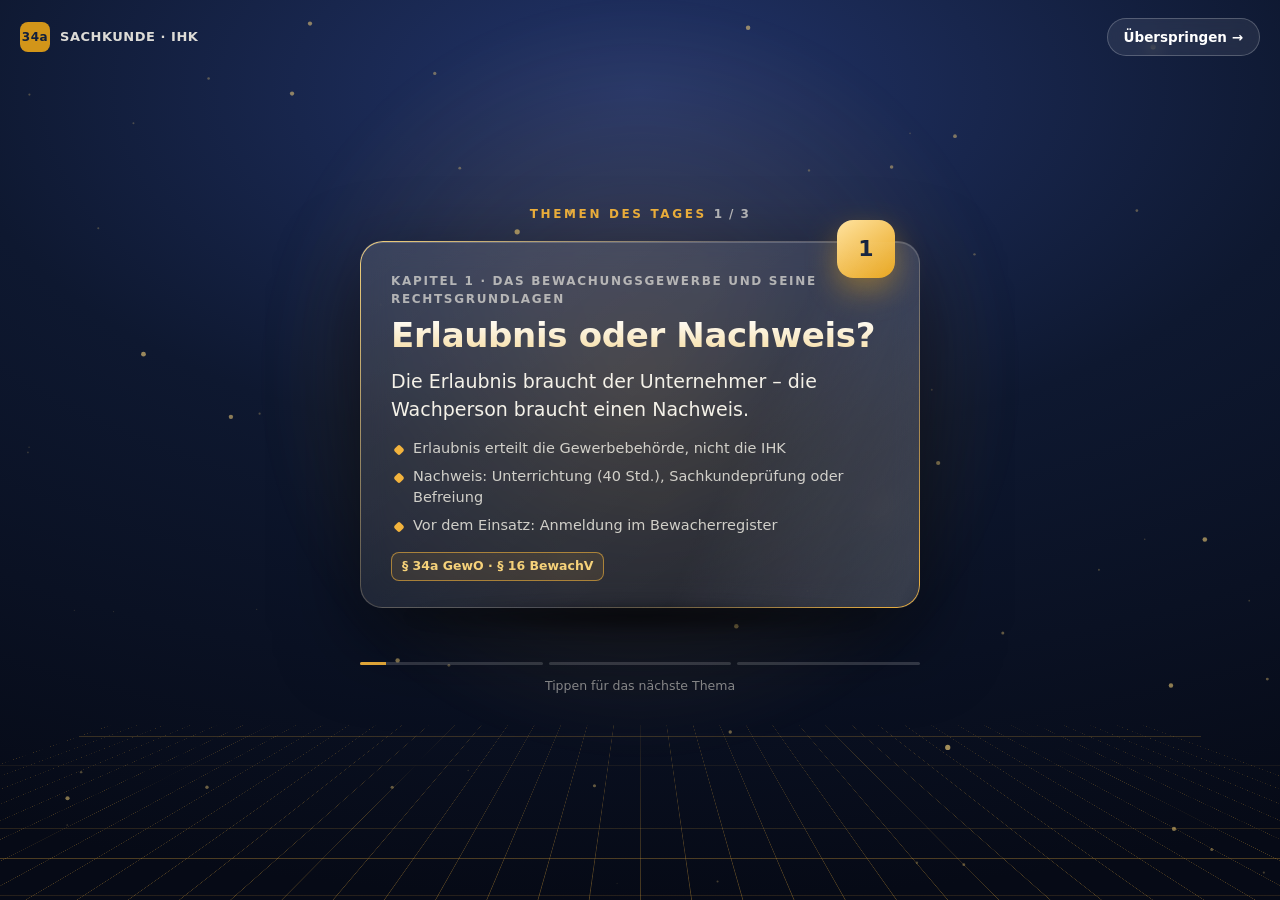
==== index.html @ 8bd2d851 "Add password hint and rotating 3D security backgrounds to landing page Five security-themed scenes (" ====
<!doctype html>
<html lang="de">
<head>
<meta charset="utf-8">
<meta name="viewport" content="width=device-width, initial-scale=1, viewport-fit=cover">
<title>Sachkunde 34a Karteikarten</title>
<meta name="description" content="500 Lernkarten zur IHK-Sachkundeprüfung nach § 34a GewO – zum Umdrehen, Filtern und Wiederholen.">
<style>
:root{
  --bg:#f3f1ec; --surface:#ffffff; --surface-2:#f8f6f1; --ink:#14213d; --ink-2:#4a5568; --muted:#7b8494;
  --line:#e2ded4; --accent:#e8a317; --accent-ink:#5c3d00; --accent-soft:#fdf1d8;
  --navy:#14213d; --navy-2:#1f3160; --ok:#2f7d4f; --ok-soft:#e3f2e8; --again:#b4462f; --again-soft:#f8e4df;
  --shadow:0 1px 2px rgba(20,33,61,.06),0 8px 24px rgba(20,33,61,.08);
  --t-W:#1f5fa8; --t-B:#7a4bb5; --t-P:#1b7f78; --t-Z:#b5651d; --t-F:#b4462f;
}
@media (prefers-color-scheme: dark){
  :root:not([data-theme="light"]){
    --bg:#0d1424; --surface:#16203a; --surface-2:#1b2745; --ink:#eef1f7; --ink-2:#b9c2d3; --muted:#8792a8;
    --line:#2a3757; --accent:#f2b33d; --accent-ink:#1a1200; --accent-soft:#3a2f17;
    --navy:#0a1020; --navy-2:#16203a; --ok:#5cc28a; --ok-soft:#173528; --again:#f08a74; --again-soft:#3d1f1a;
    --shadow:0 1px 2px rgba(0,0,0,.3),0 10px 28px rgba(0,0,0,.35);
    --t-W:#7fb1f0; --t-B:#c3a1f0; --t-P:#6fd1c8; --t-Z:#f0b072; --t-F:#f08a74;
  }
}
:root[data-theme="dark"]{
  --bg:#0d1424; --surface:#16203a; --surface-2:#1b2745; --ink:#eef1f7; --ink-2:#b9c2d3; --muted:#8792a8;
  --line:#2a3757; --accent:#f2b33d; --accent-ink:#1a1200; --accent-soft:#3a2f17;
  --navy:#0a1020; --navy-2:#16203a; --ok:#5cc28a; --ok-soft:#173528; --again:#f08a74; --again-soft:#3d1f1a;
  --shadow:0 1px 2px rgba(0,0,0,.3),0 10px 28px rgba(0,0,0,.35);
  --t-W:#7fb1f0; --t-B:#c3a1f0; --t-P:#6fd1c8; --t-Z:#f0b072; --t-F:#f08a74;
}
*{box-sizing:border-box}
html,body{margin:0}
body{background:var(--bg);color:var(--ink);font:16px/1.5 system-ui,-apple-system,"Segoe UI",Roboto,"Helvetica Neue",Arial,sans-serif;-webkit-font-smoothing:antialiased;min-height:100vh}
button,input,select{font:inherit;color:inherit}
button{cursor:pointer}
.wrap{max-width:880px;margin:0 auto;padding:0 16px}
header.top{background:var(--navy);color:#fff;border-bottom:3px solid var(--accent)}
header.top .wrap{display:flex;align-items:center;gap:12px;padding-top:14px;padding-bottom:14px}
.logo{width:34px;height:34px;border-radius:8px;background:var(--accent);color:#14213d;display:grid;place-items:center;font-weight:800;font-size:14px;flex:none}
.brand{flex:1;min-width:0}
.brand h1{margin:0;font-size:17px;line-height:1.2;font-weight:700;letter-spacing:.01em}
.brand p{margin:0;font-size:12.5px;opacity:.75}
.iconbtn{background:transparent;border:1px solid rgba(255,255,255,.25);color:#fff;border-radius:8px;height:34px;min-width:34px;padding:0 10px;display:inline-flex;align-items:center;gap:6px;font-size:13px}
.iconbtn:hover{background:rgba(255,255,255,.08)}
.iconbtn svg{width:16px;height:16px}
[hidden]{display:none!important}

/* Overview */
.view{display:none}.view.active{display:block}
.hero{display:grid;grid-template-columns:auto 1fr;gap:20px;align-items:center;background:var(--surface);border:1px solid var(--line);border-radius:14px;padding:20px;margin:20px 0 16px;box-shadow:var(--shadow)}
.ring{width:96px;height:96px;position:relative}
.ring svg{width:96px;height:96px;transform:rotate(-90deg)}
.ring .num{position:absolute;inset:0;display:grid;place-items:center;text-align:center;font-weight:800;font-size:20px;line-height:1.05}
.ring .num small{display:block;font-size:11px;font-weight:600;color:var(--muted)}
.hero h2{margin:0 0 4px;font-size:20px}
.hero p{margin:0 0 12px;color:var(--ink-2);font-size:14.5px}
.statrow{display:flex;gap:14px;flex-wrap:wrap;font-size:13px;color:var(--ink-2)}
.statrow b{color:var(--ink)}
.dot{display:inline-block;width:9px;height:9px;border-radius:50%;margin-right:5px;vertical-align:baseline}
.btn{border:1px solid var(--line);background:var(--surface);border-radius:10px;padding:10px 16px;font-weight:600;font-size:14.5px;display:inline-flex;align-items:center;justify-content:center;gap:8px}
.btn:hover{border-color:var(--muted)}
.btn.primary{background:var(--accent);border-color:var(--accent);color:#14213d}
.btn.primary:hover{filter:brightness(1.05)}
.actions{display:flex;gap:10px;flex-wrap:wrap;margin-top:14px}
.sectiontitle{font-size:13px;text-transform:uppercase;letter-spacing:.08em;color:var(--muted);font-weight:700;margin:22px 2px 10px}
.chapters{display:grid;grid-template-columns:repeat(auto-fill,minmax(250px,1fr));gap:10px}
.chap{background:var(--surface);border:1px solid var(--line);border-radius:12px;padding:14px;text-align:left;display:flex;flex-direction:column;gap:8px;transition:border-color .15s, transform .15s}
.chap:hover{border-color:var(--accent);transform:translateY(-1px)}
.chap .row{display:flex;align-items:baseline;gap:10px}
.chap .no{font-weight:800;color:var(--accent);font-size:13px;min-width:22px}
.chap .name{font-weight:650;font-size:14.5px;line-height:1.3;flex:1}
.chap .meta{font-size:12.5px;color:var(--muted);display:flex;justify-content:space-between}
.bar{height:6px;border-radius:99px;background:var(--surface-2);overflow:hidden;display:flex;border:1px solid var(--line)}
.bar i{display:block;height:100%}
.bar .k{background:var(--ok)}.bar .a{background:var(--again)}
.legend{display:flex;gap:14px;flex-wrap:wrap;font-size:12.5px;color:var(--ink-2);margin:10px 2px 0}
.types{display:flex;flex-wrap:wrap;gap:8px;margin-top:6px}
.typecard{flex:1 1 150px;background:var(--surface);border:1px solid var(--line);border-radius:12px;padding:12px 14px;font-size:13px;color:var(--ink-2)}
.typecard b{display:flex;align-items:center;gap:6px;color:var(--ink);font-size:14px;margin-bottom:2px}
.foot{margin:28px 0 40px;font-size:12.5px;color:var(--muted);display:flex;justify-content:space-between;gap:12px;flex-wrap:wrap}
.linkbtn{background:none;border:0;color:var(--muted);text-decoration:underline;padding:0;font-size:12.5px}
.kbd{font:600 11px/1 ui-monospace,Menlo,Consolas,monospace;border:1px solid var(--line);border-bottom-width:2px;border-radius:4px;padding:2px 5px;background:var(--surface-2);color:var(--ink-2)}

/* Study */
.toolbar{display:flex;gap:8px;flex-wrap:wrap;align-items:center;margin:16px 0 10px}
.select,.search{height:40px;border:1px solid var(--line);background:var(--surface);border-radius:10px;padding:0 12px;font-size:14px}
.select{flex:1 1 200px;min-width:0}
.search{flex:1 1 180px;min-width:0}
.search:focus,.select:focus{outline:2px solid var(--accent);outline-offset:1px}
.chips{display:flex;gap:6px;flex-wrap:wrap;margin-bottom:10px}
.chip{height:32px;border:1px solid var(--line);background:var(--surface);border-radius:99px;padding:0 12px;font-size:13px;font-weight:600;display:inline-flex;align-items:center;gap:6px;color:var(--ink-2)}
.chip[aria-pressed="true"]{background:var(--ink);border-color:var(--ink);color:var(--bg)}
.chip .dot{margin:0}
.toggles{display:flex;gap:6px;flex-wrap:wrap;margin-left:auto}
.filtertoggle{display:none;height:40px;border-radius:10px}
.filtertoggle .cnt{background:var(--accent);color:#14213d;border-radius:99px;padding:0 6px;font-size:11px;line-height:18px}
.progressline{display:flex;align-items:center;gap:10px;font-size:13px;color:var(--ink-2);margin:6px 2px 12px}
.progressline .bar{flex:1}
.stage{perspective:1600px;margin:0 auto;max-width:720px}
.card{position:relative;width:100%;border:0;padding:0;background:transparent;text-align:left;transform-style:preserve-3d;transition:transform .55s cubic-bezier(.2,.7,.2,1);display:grid;-webkit-tap-highlight-color:transparent}
.card.flipped{transform:rotateY(180deg)}
.face{grid-area:1/1;position:relative;min-height:340px;backface-visibility:hidden;-webkit-backface-visibility:hidden;background:var(--surface);border:1px solid var(--line);border-radius:16px;box-shadow:var(--shadow);padding:22px 24px 20px;display:flex;flex-direction:column;overflow:hidden}
.face::before{content:"";position:absolute;left:0;top:0;bottom:0;width:5px;background:var(--tc,var(--accent))}
.back{transform:rotateY(180deg);background:var(--surface-2)}
.facehead{display:flex;justify-content:space-between;align-items:center;gap:10px;font-size:12px;font-weight:700;letter-spacing:.06em;text-transform:uppercase;color:var(--muted)}
.tag{color:var(--tc);display:inline-flex;align-items:center;gap:6px}
.status{font-size:11px;padding:3px 8px;border-radius:99px;letter-spacing:.04em}
.status.k{background:var(--ok-soft);color:var(--ok)}.status.a{background:var(--again-soft);color:var(--again)}
.q{flex:1;display:flex;align-items:center;font-size:clamp(19px,3.2vw,25px);line-height:1.38;font-weight:650;margin:18px 0;text-wrap:pretty}
.a{flex:1;font-size:clamp(16px,2.4vw,19px);line-height:1.55;margin:14px 0;display:flex;flex-direction:column;justify-content:center;gap:12px;text-wrap:pretty}
.a .qsmall{font-size:13.5px;color:var(--muted);line-height:1.4;font-weight:500}
.hint{font-size:12.5px;color:var(--muted);text-align:center}
.refs{display:flex;gap:6px;flex-wrap:wrap}
.ref{font-size:12px;font-weight:650;border:1px solid var(--line);background:var(--surface);border-radius:6px;padding:3px 8px;color:var(--ink-2)}
.ref.law{border-color:var(--accent);background:var(--accent-soft);color:var(--ink)}
.nav{display:grid;grid-template-columns:auto 1fr auto;gap:10px;align-items:center;max-width:720px;margin:16px auto 0}
.navbtn{width:48px;height:48px;border-radius:12px;border:1px solid var(--line);background:var(--surface);display:grid;place-items:center}
.navbtn svg{width:20px;height:20px}
.navbtn:disabled{opacity:.35;cursor:default}
.counter{text-align:center;font-weight:700;font-variant-numeric:tabular-nums}
.counter small{display:block;font-weight:500;color:var(--muted);font-size:12px}
.grade{display:grid;grid-template-columns:1fr 1fr;gap:10px;max-width:720px;margin:12px auto 0}
.grade .btn{height:52px;font-size:15.5px}
.btn.again{border-color:var(--again);color:var(--again);background:var(--again-soft)}
.btn.known{border-color:var(--ok);color:var(--ok);background:var(--ok-soft)}
.empty{max-width:720px;margin:30px auto;text-align:center;background:var(--surface);border:1px dashed var(--line);border-radius:16px;padding:36px 20px;color:var(--ink-2)}
.empty h3{margin:0 0 6px;color:var(--ink)}
.keys{max-width:720px;margin:18px auto 30px;text-align:center;font-size:12.5px;color:var(--muted);display:flex;gap:14px;justify-content:center;flex-wrap:wrap}
@media (max-width:560px){
  .hero{grid-template-columns:1fr;text-align:left}
  .face{padding:18px 18px 16px;min-height:300px}
  .toolbar{margin:12px 0 8px}
  .select{flex-basis:100%}
  .filtertoggle{display:inline-flex}
  #filterPanel{display:none}
  #filterPanel.open{display:block}
  .progressline{margin:2px 2px 10px}
  .nav{margin-top:12px}
  .navbtn{width:44px;height:44px}
  .grade{margin-top:10px}
  .grade .btn{height:50px}
  .brand h1{font-size:15px}
  #homeBtn span{display:none}
  .toggles{margin-left:0}
  .keys{display:none}
  .brand p{display:none}
}
@media (prefers-reduced-motion: reduce){.card{transition:none}}
.sr{position:absolute;width:1px;height:1px;overflow:hidden;clip:rect(0 0 0 0)}
/* ---------- Intro & Zugang ---------- */
.fx{position:fixed;inset:0;z-index:50;overflow:hidden;background:radial-gradient(120% 90% at 50% 10%,#22346a 0%,#0e1830 45%,#060a16 100%);color:#f4f1e8}
.fx[hidden]{display:none}
.fx canvas{position:absolute;inset:0;width:100%;height:100%}
.floor{position:absolute;left:-50%;right:-50%;bottom:-10%;height:70%;perspective:420px;pointer-events:none;mask-image:linear-gradient(to top,#000 10%,transparent 85%);-webkit-mask-image:linear-gradient(to top,#000 10%,transparent 85%)}
.floor::before{content:"";position:absolute;inset:0;transform:rotateX(72deg);transform-origin:50% 100%;background-image:linear-gradient(rgba(242,179,61,.35) 1px,transparent 1px),linear-gradient(90deg,rgba(242,179,61,.35) 1px,transparent 1px);background-size:64px 64px;animation:floor 5s linear infinite}
@keyframes floor{to{background-position:0 64px}}
.glow{position:absolute;width:70vmax;height:70vmax;left:50%;top:42%;transform:translate(-50%,-50%);background:radial-gradient(circle,rgba(242,179,61,.18),transparent 60%);filter:blur(10px);pointer-events:none;animation:pulse 8s ease-in-out infinite}
@keyframes pulse{50%{opacity:.6;transform:translate(-50%,-50%) scale(1.08)}}
.fxinner{position:relative;z-index:2;height:100%;display:flex;flex-direction:column;align-items:center;justify-content:center;padding:24px 16px;perspective:1200px}
.fxtop{position:absolute;top:0;left:0;right:0;display:flex;align-items:center;justify-content:space-between;padding:18px 20px;z-index:3}
.mark{display:flex;align-items:center;gap:10px;font-weight:700;letter-spacing:.04em;font-size:13px;opacity:.9}
.mark .logo{width:30px;height:30px;font-size:12px}
.skip{background:rgba(255,255,255,.08);border:1px solid rgba(255,255,255,.22);color:#fff;border-radius:99px;padding:8px 16px;font-size:13.5px;font-weight:600;backdrop-filter:blur(8px);-webkit-backdrop-filter:blur(8px)}
.skip:hover{background:rgba(255,255,255,.16)}
.eyebrow{font-size:12px;font-weight:800;letter-spacing:.22em;text-transform:uppercase;color:#f2b33d;margin-bottom:18px;text-align:center}
.eyebrow span{opacity:.7;color:#f4f1e8;letter-spacing:.12em}
.stage3d{width:min(560px,100%);transform-style:preserve-3d;transition:transform .25s ease-out}
.theme{position:relative;border-radius:22px;padding:30px 30px 26px;transform-style:preserve-3d;
  background:linear-gradient(145deg,rgba(255,255,255,.12),rgba(255,255,255,.03));
  border:1px solid rgba(255,255,255,.16);box-shadow:0 30px 80px rgba(0,0,0,.55),inset 0 1px 0 rgba(255,255,255,.18);
  backdrop-filter:blur(14px);-webkit-backdrop-filter:blur(14px);animation:float 7s ease-in-out infinite}
.theme::before{content:"";position:absolute;inset:-1px;border-radius:23px;padding:1px;background:linear-gradient(135deg,#f6d27a,rgba(242,179,61,.1) 40%,rgba(255,255,255,.05) 60%,#f2b33d);-webkit-mask:linear-gradient(#000 0 0) content-box,linear-gradient(#000 0 0);-webkit-mask-composite:xor;mask-composite:exclude;pointer-events:none}
.theme::after{content:"";position:absolute;inset:0;border-radius:22px;background:linear-gradient(115deg,transparent 30%,rgba(255,255,255,.14) 45%,transparent 60%);background-size:250% 100%;animation:sheen 6s ease-in-out infinite;pointer-events:none}
@keyframes sheen{0%,100%{background-position:120% 0}50%{background-position:-20% 0}}
@keyframes float{0%,100%{transform:translateY(0) rotateX(4deg) rotateY(-6deg)}50%{transform:translateY(-10px) rotateX(-3deg) rotateY(6deg)}}
.theme.in{animation:themeIn .9s cubic-bezier(.2,.8,.2,1) both,float 7s ease-in-out .9s infinite}
.theme.out{animation:themeOut .6s cubic-bezier(.5,0,.8,.3) both}
@keyframes themeIn{from{opacity:0;transform:translateZ(-300px) rotateY(70deg) rotateX(10deg)}to{opacity:1;transform:none}}
@keyframes themeOut{to{opacity:0;transform:translateZ(-260px) rotateY(-80deg) rotateX(-6deg)}}
.theme .badge{position:absolute;top:-22px;right:24px;width:58px;height:58px;border-radius:16px;display:grid;place-items:center;font-weight:900;font-size:22px;color:#14213d;background:linear-gradient(145deg,#ffe3a0,#e8a317);box-shadow:0 12px 30px rgba(232,163,23,.45);transform:translateZ(60px)}
.theme .kap{font-size:12px;font-weight:700;letter-spacing:.14em;text-transform:uppercase;color:rgba(244,241,232,.65);transform:translateZ(20px)}
.theme h2{margin:8px 0 12px;font-size:clamp(24px,5vw,34px);line-height:1.15;font-weight:800;letter-spacing:-.01em;transform:translateZ(40px);
  background:linear-gradient(180deg,#fff,#f6dca0);-webkit-background-clip:text;background-clip:text;color:transparent}
.theme .key{font-size:clamp(16px,2.6vw,19px);line-height:1.5;color:#f4f1e8;margin:0 0 14px;transform:translateZ(30px)}
.theme ul{margin:0 0 16px;padding:0;list-style:none;display:grid;gap:7px;transform:translateZ(25px)}
.theme li{font-size:14.5px;line-height:1.45;color:rgba(244,241,232,.82);padding-left:22px;position:relative}
.theme li::before{content:"";position:absolute;left:4px;top:.55em;width:8px;height:8px;border-radius:2px;background:#f2b33d;transform:rotate(45deg)}
.theme .lawref{display:inline-block;font-size:12.5px;font-weight:700;padding:4px 10px;border-radius:8px;border:1px solid rgba(242,179,61,.6);color:#f6d27a;background:rgba(242,179,61,.1);transform:translateZ(20px)}
.storybars{display:flex;gap:6px;width:min(560px,100%);margin-top:30px}
.storybars div{flex:1;height:3px;border-radius:3px;background:rgba(255,255,255,.18);overflow:hidden}
.storybars i{display:block;height:100%;width:0;background:#f2b33d}
.introhint{margin-top:12px;font-size:12.5px;color:rgba(244,241,232,.55);text-align:center}
.reflection{width:min(480px,90%);height:30px;margin-top:-6px;background:radial-gradient(ellipse at center,rgba(0,0,0,.55),transparent 70%);filter:blur(6px)}

/* Zugang */
.gatecard{width:min(440px,100%);text-align:center;padding:38px 30px 30px;animation:gateIn 1s cubic-bezier(.2,.8,.2,1) both}
@keyframes gateIn{from{opacity:0;transform:translateY(30px) rotateX(25deg) scale(.95)}to{opacity:1;transform:none}}
.gatecard .crest{width:74px;height:74px;margin:-76px auto 18px;border-radius:20px;display:grid;place-items:center;font-weight:900;font-size:24px;color:#14213d;background:linear-gradient(145deg,#ffe3a0,#e8a317);box-shadow:0 16px 40px rgba(232,163,23,.45),inset 0 2px 0 rgba(255,255,255,.6);transform:translateZ(70px)}
.gatecard .ihk{font-size:12.5px;font-weight:800;letter-spacing:.28em;color:#f2b33d;transform:translateZ(30px)}
.gatecard h1{margin:10px 0 6px;font-size:clamp(26px,6vw,34px);line-height:1.12;font-weight:850;transform:translateZ(45px);background:linear-gradient(180deg,#fff,#f6dca0);-webkit-background-clip:text;background-clip:text;color:transparent}
.gatecard .sub{color:rgba(244,241,232,.75);font-size:15px;margin:0 0 4px;transform:translateZ(25px)}
.gatecard .facts{display:flex;justify-content:center;gap:8px;flex-wrap:wrap;margin:16px 0 24px;transform:translateZ(25px)}
.gatecard .facts span{font-size:12px;font-weight:650;padding:5px 10px;border-radius:99px;background:rgba(255,255,255,.07);border:1px solid rgba(255,255,255,.14);color:rgba(244,241,232,.85)}
.pw{position:relative;transform:translateZ(35px)}
.pw label{display:block;text-align:left;font-size:12.5px;font-weight:700;letter-spacing:.06em;text-transform:uppercase;color:rgba(244,241,232,.7);margin:0 0 7px 2px}
.pw input{width:100%;height:52px;border-radius:14px;border:1px solid rgba(255,255,255,.22);background:rgba(6,10,22,.55);color:#fff;padding:0 50px 0 16px;font-size:16px;outline:none;transition:border-color .2s, box-shadow .2s}
.pw input:focus{border-color:#f2b33d;box-shadow:0 0 0 4px rgba(242,179,61,.18)}
.pw .eye{position:absolute;right:6px;bottom:6px;width:40px;height:40px;border:0;background:transparent;color:rgba(244,241,232,.7);border-radius:10px;display:grid;place-items:center}
.pw .eye:hover{color:#fff;background:rgba(255,255,255,.08)}
.pw .eye svg{width:20px;height:20px}
.unlock{width:100%;height:52px;margin-top:14px;border:0;border-radius:14px;font-weight:800;font-size:16px;color:#14213d;background:linear-gradient(180deg,#f6c95a,#e8a317);box-shadow:0 12px 30px rgba(232,163,23,.35),inset 0 1px 0 rgba(255,255,255,.5);transform:translateZ(35px);transition:transform .15s, filter .15s}
.unlock:hover{filter:brightness(1.06)}
.unlock:active{transform:translateZ(35px) scale(.98)}
.pwerr{min-height:20px;margin:10px 0 0;font-size:13.5px;color:#ff9b85;font-weight:600}
.shake{animation:shake .45s}
@keyframes shake{20%,60%{transform:translateX(-8px)}40%,80%{transform:translateX(8px)}}
.gatefoot{margin-top:18px;font-size:12px;color:rgba(244,241,232,.45)}
.fx.leaving{animation:fxOut .7s ease forwards}
@keyframes fxOut{to{opacity:0;transform:scale(1.04)}}
@media (max-width:560px){.theme{padding:26px 20px 20px}.theme .badge{width:50px;height:50px;font-size:19px;top:-18px}.gatecard{padding:34px 20px 24px}.mark span{display:none}}
@media (prefers-reduced-motion: reduce){.floor::before,.glow,.theme,.theme::after,.theme.in{animation:none!important}.theme.in{opacity:1}}
/* Hintergrund-Diashow Zugang */
.bgstage{position:absolute;inset:0;perspective:1400px;overflow:hidden;transform-style:preserve-3d;transition:transform .4s ease-out}
.bgslide{position:absolute;inset:-10%;background-size:cover;background-position:center;opacity:0;transform:rotateY(18deg) translateZ(-260px) scale(1.2);transition:opacity 1.6s ease, transform 1.8s cubic-bezier(.2,.7,.2,1);will-change:transform,opacity}
.bgslide.on{opacity:1;transform:none;animation:kb3d 15s ease-in-out forwards}
.bgslide.off{opacity:0;transform:rotateY(-16deg) translateZ(-220px) scale(1.12);animation:none}
@keyframes kb3d{0%{transform:rotateY(-5deg) rotateX(3deg) scale(1.12) translate3d(-1.5%,0,0)}100%{transform:rotateY(5deg) rotateX(-2deg) scale(1.02) translate3d(1.5%,-1%,0)}}
.bgshade{position:absolute;inset:0;background:radial-gradient(75% 65% at 50% 50%,rgba(6,10,22,.12),rgba(6,10,22,.62)),linear-gradient(180deg,rgba(6,10,22,.15),rgba(6,10,22,.5));pointer-events:none}
.bgcap{position:absolute;left:20px;bottom:18px;z-index:3;display:flex;align-items:center;gap:12px;font-size:12px;font-weight:700;letter-spacing:.14em;text-transform:uppercase;color:rgba(244,241,232,.75)}
.bgdots{display:flex;gap:6px}.bgdots i{width:18px;height:3px;border-radius:3px;background:rgba(255,255,255,.25);transition:background .4s,width .4s}.bgdots i.on{background:#f2b33d;width:30px}
#gate .floor{opacity:.45}
@media (prefers-reduced-motion: reduce){.bgslide.on{animation:none}.bgslide{transition:opacity 1s}}
</style>
</head>
<body>
<!-- Intro: Themen des Tages -->
<section class="fx" id="intro" aria-label="Themen des Tages">
  <canvas id="fxCanvas" aria-hidden="true"></canvas>
  <div class="glow" aria-hidden="true"></div>
  <div class="floor" aria-hidden="true"></div>
  <div class="fxtop">
    <div class="mark"><div class="logo">34a</div><span>SACHKUNDE · IHK</span></div>
    <button class="skip" id="skipIntro">Überspringen →</button>
  </div>
  <div class="fxinner" id="introInner">
    <div class="eyebrow">Themen des Tages <span id="themeIdx">1 / 3</span></div>
    <div class="stage3d" id="introStage"><article class="theme" id="themeCard"></article></div>
    <div class="reflection" aria-hidden="true"></div>
    <div class="storybars" id="storyBars"></div>
    <div class="introhint">Tippen für das nächste Thema</div>
  </div>
</section>

<!-- Zugang -->
<section class="fx" id="gate" aria-label="Zugang" hidden>
  <div class="bgstage" id="gateBg" aria-hidden="true"></div>
  <div class="bgshade" aria-hidden="true"></div>
  <div class="bgcap" aria-hidden="true"><span class="bgdots" id="bgDots"></span><span id="bgLabel"></span></div>
  <div class="glow" aria-hidden="true"></div>
  <div class="floor" aria-hidden="true"></div>
  <div class="fxinner">
    <div class="stage3d" id="gateStage" style="width:min(440px,100%)">
      <form class="theme gatecard" id="gateForm" autocomplete="off">
        <div class="crest">34a</div>
        <div class="ihk">IHK</div>
        <h1>Sachkundeprüfung<br>§ 34a GewO</h1>
        <p class="sub">Vorbereitung 2026–2027</p>
        <div class="facts"><span>500 Karteikarten</span><span>10 Kapitel</span><span>Lernstand je Kapitel</span></div>
        <div class="pw">
          <label for="pwInput">Passwort</label>
          <input id="pwInput" type="password" autocomplete="off" autocapitalize="off" spellcheck="false" placeholder="Hinweis: Name des Autors">
          <button type="button" class="eye" id="pwEye" aria-label="Passwort anzeigen"><svg viewBox="0 0 24 24" fill="none" stroke="currentColor" stroke-width="2"><path d="M1 12s4-8 11-8 11 8 11 8-4 8-11 8S1 12 1 12z"/><circle cx="12" cy="12" r="3"/></svg></button>
        </div>
        <button class="unlock" type="submit">Entsperren</button>
        <p class="pwerr" id="pwErr" role="alert"></p>
        <div class="gatefoot">Das Passwort ist der Name des Autors (Vor- und Nachname). Groß- und Kleinschreibung spielt keine Rolle.</div>
      </form>
    </div>
  </div>
</section>

<div id="app" hidden>
<header class="top">
  <div class="wrap">
    <div class="logo" aria-hidden="true">34a</div>
    <div class="brand">
      <h1>Sachkunde § 34a · Karteikarten</h1>
      <p>IHK-Sachkundeprüfung 2026–2027 · 500 Karten aus 10 Kapiteln</p>
    </div>
    <button class="iconbtn" id="homeBtn" title="Übersicht" aria-label="Übersicht" hidden>
      <svg viewBox="0 0 24 24" fill="none" stroke="currentColor" stroke-width="2"><path d="M3 11l9-8 9 8"/><path d="M5 10v10h14V10"/></svg><span>Übersicht</span>
    </button>
    <button class="iconbtn" id="themeBtn" title="Hell/Dunkel umschalten" aria-label="Hell/Dunkel umschalten">
      <svg viewBox="0 0 24 24" fill="none" stroke="currentColor" stroke-width="2"><path d="M21 12.8A9 9 0 1111.2 3a7 7 0 009.8 9.8z"/></svg>
    </button>
  </div>
</header>

<main class="wrap">
  <!-- Übersicht -->
  <section class="view active" id="overview" aria-label="Übersicht">
    <div class="hero">
      <div class="ring" aria-hidden="true">
        <svg viewBox="0 0 36 36"><circle cx="18" cy="18" r="15.9" fill="none" stroke="var(--line)" stroke-width="3.2"/><circle id="ringArc" cx="18" cy="18" r="15.9" fill="none" stroke="var(--ok)" stroke-width="3.2" stroke-linecap="round" stroke-dasharray="0 100"/></svg>
        <div class="num"><div><span id="ringPct">0</span>%<small>gewusst</small></div></div>
      </div>
      <div>
        <h2>Ihr Lernstand</h2>
        <p>Tippen Sie eine Karte an, um sie umzudrehen. Markieren Sie danach, ob Sie die Antwort wussten. Karten mit „Nochmal“ kommen in derselben Runde wieder.</p>
        <div class="statrow">
          <span><i class="dot" style="background:var(--ok)"></i><b id="sKnown">0</b> gewusst</span>
          <span><i class="dot" style="background:var(--again)"></i><b id="sAgain">0</b> nochmal</span>
          <span><i class="dot" style="background:var(--line)"></i><b id="sNew">0</b> neu</span>
        </div>
        <div class="actions">
          <button class="btn primary" id="startAll">Alle Karten lernen</button>
          <button class="btn" id="startOpen">Nur offene Karten</button>
          <button class="btn" id="startAgain">Nur „Nochmal“-Karten</button>
        </div>
      </div>
    </div>

    <div class="sectiontitle">Kapitel</div>
    <div class="chapters" id="chapterGrid"></div>
    <div class="legend"><span><i class="dot" style="background:var(--ok)"></i>gewusst</span><span><i class="dot" style="background:var(--again)"></i>nochmal</span><span><i class="dot" style="background:var(--line)"></i>neu</span></div>

    <div class="sectiontitle">Kartentypen</div>
    <div class="types" id="typeGrid"></div>

    <div class="foot">
      <span>Ihr Fortschritt wird nur in diesem Browser auf diesem Gerät gespeichert.</span>
      <button class="linkbtn" id="resetBtn">Fortschritt zurücksetzen</button>
    </div>
  </section>

  <!-- Lernen -->
  <section class="view" id="study" aria-label="Karten lernen">
    <div class="toolbar">
      <select class="select" id="fChapter" aria-label="Kapitel wählen"></select>
      <button class="chip filtertoggle" id="filterToggle" aria-expanded="false" aria-controls="filterPanel">Filter</button>
      <input class="search" id="fSearch" type="search" placeholder="Suchen, z. B. Notwehr oder § 127" aria-label="Karten durchsuchen">
    </div>
    <div id="filterPanel">
    <div class="chips" id="typeChips" role="group" aria-label="Kartentyp filtern"></div>
    <div class="chips">
      <button class="chip" id="fOpen" aria-pressed="false">Nur offene</button>
      <button class="chip" id="fAgain" aria-pressed="false">Nur „Nochmal“</button>
      <button class="chip" id="fShuffle" aria-pressed="false">
        <svg width="14" height="14" viewBox="0 0 24 24" fill="none" stroke="currentColor" stroke-width="2.2"><path d="M16 3h5v5"/><path d="M4 20L21 3"/><path d="M21 16v5h-5"/><path d="M15 15l6 6"/><path d="M4 4l5 5"/></svg>Mischen</button>
    </div>
    </div>
    <div class="progressline"><span id="deckInfo"></span><div class="bar" aria-hidden="true"><i class="k" id="dKnown"></i><i class="a" id="dAgain"></i></div></div>

    <div id="cardArea">
      <div class="stage">
        <button class="card" id="card" aria-live="polite" aria-label="Karte umdrehen">
          <div class="face front" id="front"></div>
          <div class="face back" id="back"></div>
        </button>
      </div>
      <div class="nav">
        <button class="navbtn" id="prevBtn" aria-label="Vorherige Karte"><svg viewBox="0 0 24 24" fill="none" stroke="currentColor" stroke-width="2.4"><path d="M15 18l-6-6 6-6"/></svg></button>
        <div class="counter"><span id="pos">1 / 500</span><small id="posSub"></small></div>
        <button class="navbtn" id="nextBtn" aria-label="Nächste Karte"><svg viewBox="0 0 24 24" fill="none" stroke="currentColor" stroke-width="2.4"><path d="M9 18l6-6-6-6"/></svg></button>
      </div>
      <div class="grade">
        <button class="btn again" id="againBtn">↺ Nochmal</button>
        <button class="btn known" id="knownBtn">✓ Gewusst</button>
      </div>
      <div class="keys">
        <span><span class="kbd">Leertaste</span> umdrehen</span>
        <span><span class="kbd">←</span> <span class="kbd">→</span> blättern</span>
        <span><span class="kbd">1</span> nochmal</span>
        <span><span class="kbd">2</span> gewusst</span>
      </div>
    </div>
    <div class="empty" id="emptyArea" hidden>
      <h3 id="emptyTitle">Keine Karten gefunden</h3>
      <p id="emptyText">Ändern Sie die Filter oder die Suche.</p>
      <button class="btn" id="clearFilters">Filter zurücksetzen</button>
    </div>
  </section>
</main>
</div>

<script>
const CHAPTERS = {
  1:"Das Bewachungsgewerbe und seine Rechtsgrundlagen",
  2:"Öffentliches Recht und öffentliche Sicherheit",
  3:"Bürgerliches Recht",
  4:"Strafrecht",
  5:"Strafverfahrensrecht",
  6:"Waffenrecht und Umgang mit Waffen",
  7:"Datenschutzrecht",
  8:"Unfallverhütung im Wach- und Sicherungsdienst",
  9:"Umgang mit Menschen",
  10:"Grundzüge der Sicherheitstechnik"
};
const TYPES = {
  W:{name:"Wissensfrage", desc:"Kernwissen in Frage und Antwort"},
  B:{name:"Begriff", desc:"Definitionen und Abgrenzungen"},
  P:{name:"Paragraf", desc:"Was regelt welche Vorschrift?"},
  Z:{name:"Zahlen & Fristen", desc:"Summen, Fristen, Altersgrenzen"},
  F:{name:"Prüfungsfalle / Fall", desc:"Typische Fallen und Praxisfälle"}
};
const RAW = [[1,"1.1","W","Wer braucht nach § 34a GewO eine Erlaubnis?","Jeder, der gewerbsmäßig Leben oder Eigentum fremder Personen bewacht – also der Unternehmer bzw. Betrieb.","§ 34a GewO"],[2,"1.1","B","Was bedeutet „gewerbsmäßig“ im Sinne des § 34a GewO?","Auf Dauer angelegt und mit Gewinnabsicht.","§ 34a GewO"],[3,"1.1","B","Was bedeutet „fremd“ im Sinne des § 34a GewO?","Es geht nicht um den Schutz der eigenen Person oder des eigenen Eigentums, sondern um das anderer.","§ 34a GewO"],[4,"1.1","F","Braucht die angestellte Wachperson eine eigene Erlaubnis nach § 34a GewO?","Nein. Sie arbeitet für den erlaubten Betrieb. Sie braucht nur einen Nachweis (Unterrichtung, Sachkundeprüfung oder Befreiung).","§ 34a GewO"],[5,"1.1","F","Wer erteilt die Erlaubnis nach § 34a GewO – IHK, Polizei oder Gewerbebehörde?","Die nach Landesrecht zuständige Gewerbebehörde, meist das Ordnungs- oder Gewerbeamt. Nicht die IHK, nicht die Polizei.","§ 34a GewO"],[6,"1.1","W","Wer erhält die Erlaubnis bei einer GmbH oder AG?","Die Gesellschaft selbst.","§ 34a GewO"],[7,"1.1","W","Wer erhält die Erlaubnis bei einer Personengesellschaft?","Die geschäftsführenden Gesellschafter.","§ 34a GewO"],[8,"1.1","F","Ein Industriebetrieb schützt sein eigenes Werk mit eigenem Werkschutz. Braucht er eine Erlaubnis nach § 34a?","Nein. Er schützt nur eigenes Eigentum – es wird nichts „Fremdes“ bewacht.","§ 34a GewO"],[9,"1.2","W","Nennen Sie die Voraussetzungen für die Erlaubnis nach § 34a GewO.","Zuverlässigkeit, geordnete Vermögensverhältnisse, Nachweis der Sachkunde und ausreichende Haftpflichtversicherung.","§ 34a GewO"],[10,"1.2","W","Wann gilt ein Antragsteller z. B. als unzuverlässig?","Bei erheblichen Vorstrafen, wiederholten Verstößen gegen Vorschriften oder Verbindungen zu verfassungsfeindlichen Bestrebungen.","§ 34a GewO"],[11,"1.2","W","Was prüft die Behörde zur Zuverlässigkeit des Antragstellers u. a.?","Das Gewerbezentralregister; außerdem verlangt sie ein Führungszeugnis.",""],[12,"1.2","W","Darf die Erlaubnis mit Auflagen verbunden werden?","Ja, soweit es zum Schutz der Allgemeinheit oder der Auftraggeber nötig ist.","§ 34a GewO"],[13,"1.2","W","Welche Voraussetzungen muss eine Wachperson nach § 16 BewachV erfüllen?","Zuverlässig, mindestens 18 Jahre alt (oder anerkannter Abschluss nach § 8) und Nachweis der Befähigung.","§ 16 BewachV"],[14,"1.2","W","Wann muss der Betrieb eine Wachperson im Bewacherregister anmelden bzw. abmelden?","Anmelden vor Dienstbeginn, abmelden beim Ausscheiden.","§ 16 BewachV"],[15,"1.2","P","Auf welcher Vorschrift beruht das Bewacherregister?","§ 11b GewO und die Bewacherregisterverordnung. Es gilt bundesweit.","§ 11b GewO"],[16,"1.2","B","Was ist die Bewacher-ID?","Eine eindeutige Identifikationsnummer, unter der Gewerbetreibende und Wachpersonen im Bewacherregister geführt werden.","§ 11b GewO"],[17,"1.2","F","„Fang schon mal an, die Anmeldung läuft noch.“ Zulässig?","Nein. Ohne bestätigte Anmeldung im Bewacherregister darf die Person nicht eingesetzt werden. Erst Anmeldung, dann Einsatz.","§ 16 BewachV"],[18,"1.2","F","Ersetzt ein Sachkundenachweis die Zuverlässigkeitsprüfung?","Nein. Zuverlässigkeit und Nachweis sind zwei getrennte Voraussetzungen – keine ersetzt die andere.","§ 16 BewachV"],[19,"1.3","Z","Mindestversicherungssumme für Personenschäden je Schadenereignis?","1.000.000 Euro.","§ 14 BewachV"],[20,"1.3","Z","Mindestversicherungssumme für Sachschäden je Schadenereignis?","250.000 Euro.","§ 14 BewachV"],[21,"1.3","Z","Mindestversicherungssumme für das Abhandenkommen bewachter Sachen?","15.000 Euro je Schadenereignis.","§ 14 BewachV"],[22,"1.3","Z","Mindestversicherungssumme für reine Vermögensschäden?","12.500 Euro je Schadenereignis.","§ 14 BewachV"],[23,"1.3","Z","Auf welchen Betrag darf der Versicherer die Jahresleistung begrenzen?","Auf das Doppelte der Mindestsumme.","§ 14 BewachV"],[24,"1.3","F","Ein Gründer legt eine Haftpflicht über 500.000 Euro für Personenschäden vor. Reicht das?","Nein. Für Personenschäden sind mindestens 1.000.000 Euro je Schadenereignis vorgeschrieben.","§ 14 BewachV"],[25,"1.3","W","In welcher Form muss die Dienstanweisung vorliegen?","Schriftlich.","§ 17 BewachV"],[26,"1.3","F","Welcher Hinweis muss zwingend in der Dienstanweisung stehen?","Dass Wachpersonen keine polizeilichen oder behördlichen Befugnisse haben.","§ 17 BewachV"],[27,"1.3","W","Wie und wann erhält die Wachperson die Dienstanweisung?","Vor Dienstbeginn, gegen Empfangsbescheinigung.","§ 17 BewachV"],[28,"1.3","W","Wozu verpflichtet der Betrieb die Wachperson zusätzlich schriftlich?","Zur Verschwiegenheit über Geschäfts- und Betriebsgeheimnisse.","§ 17 BewachV"],[29,"1.3","W","Welche Anforderung gilt für den Dienstausweis?","Er muss sich deutlich von amtlichen Ausweisen unterscheiden und verleiht keine Befugnisse.","§ 18 BewachV"],[30,"1.3","W","Was führt die Wachperson im Dienst mit sich?","Den Dienstausweis des Betriebs und ein amtliches Identitätsdokument; Vorzeigen auf Verlangen.","§ 18 BewachV"],[31,"1.3","W","Wann muss die Wachperson ein sichtbares Namens- oder Kennnummernschild tragen?","Bei bestimmten Tätigkeiten, z. B. Kontrollgängen im öffentlichen Raum und beim Einlass in Diskotheken.","§ 18 BewachV"],[32,"1.3","P","Was regelt § 19 BewachV?","Dienstkleidung: Sie darf nicht mit Uniformen der Polizei oder der Streitkräfte verwechselbar sein.","§ 19 BewachV"],[33,"1.3","Z","Wie lange bewahrt der Betrieb Unterlagen in der Regel auf?","Bis zum Ende des dritten folgenden Kalenderjahres.","§ 21 BewachV"],[34,"1.4","W","Welche drei Wege gibt es, die Befähigung als Wachperson nachzuweisen?","Unterrichtung bei der IHK, Sachkundeprüfung oder Befreiung durch einen anerkannten Abschluss.","§ 34a GewO"],[35,"1.4","Z","Wie viele Unterrichtsstunden umfasst die Unterrichtung mindestens?","40 Unterrichtsstunden.","BewachV"],[36,"1.4","F","Endet die Unterrichtung mit einer Prüfung?","Nein, mit einer Bescheinigung – sie ist keine bestandene Sachkundeprüfung.","BewachV"],[37,"1.4","W","Wann stellt die IHK die Unterrichtungsbescheinigung aus?","Wenn keine Fehlzeiten vorliegen und die Teilnehmer die Inhalte verstanden haben.","BewachV"],[38,"1.4","Z","Welches Deutsch-Niveau ist für die Unterrichtung erforderlich?","Mindestens B1.",""],[39,"1.4","W","Aus welchen Teilen besteht die Sachkundeprüfung?","Aus einem schriftlichen und einem mündlichen Teil.","§ 34a Abs. 1a GewO"],[40,"1.4","F","Wie oft darf die Sachkundeprüfung wiederholt werden?","Das Bundesrecht nennt keine Höchstzahl; Einzelheiten regelt die Prüfungsordnung der IHK.",""],[41,"1.4","W","Nennen Sie Abschlüsse, die von Unterrichtung und Prüfung befreien.","Z. B. Geprüfte Schutz- und Sicherheitskraft, Servicekraft für Schutz und Sicherheit, Fachkraft für Schutz und Sicherheit, Laufbahnprüfung mittlerer Polizeidienst.","BewachV"],[42,"1.4","F","Braucht jemand mit bestandener Sachkundeprüfung zusätzlich die Unterrichtung?","Nein. Die bestandene Sachkundeprüfung macht die Unterrichtung überflüssig.",""],[43,"1.5","W","Welche Befugnisse hat die Gewerbebehörde bei der Aufsicht?","Auskünfte verlangen, Grundstücke und Geschäftsräume zu üblichen Zeiten betreten, Geschäftsunterlagen einsehen.",""],[44,"1.5","W","Nennen Sie Beispiele für Ordnungswidrigkeiten nach § 22 BewachV.","Beschäftigung ohne Anmeldung, fehlende Dienstanweisung, fehlender Ausweis, fehlendes Namensschild oder fehlende Aufzeichnungen.","§ 22 BewachV"],[45,"1.5","W","Was ist Bewachen ohne Erlaubnis rechtlich?","Eine Ordnungswidrigkeit nach der GewO.","GewO"],[46,"1.5","W","Wie kann die Behörde auf einen unzuverlässig gewordenen Gewerbetreibenden reagieren?","Auflagen, Rücknahme oder Widerruf der Erlaubnis, Gewerbeuntersagung nach § 35 GewO.","§ 35 GewO"],[47,"1.5","P","Was regelt § 35 GewO?","Die Gewerbeuntersagung wegen Unzuverlässigkeit – sie kann auch Vertreter und Betriebsleiter treffen.","§ 35 GewO"],[48,"1.5","P","Weiterbewachen trotz vollziehbarer Untersagung – § 146 oder § 148 GewO?","Grundsätzlich Ordnungswidrigkeit (§ 146). Bei beharrlicher Wiederholung oder erheblicher Gefährdung anderer: Straftat (§ 148).","§§ 146, 148 GewO"],[49,"1.5","F","Bußgeld, Widerruf, Untersagung – worin liegt der Unterschied?","Bußgeld ist eine Geldbuße bei Verstößen. Widerruf und Untersagung beenden die Tätigkeit (bei Unzuverlässigkeit).","§ 35 GewO"],[50,"1.5","W","Ist die Wachperson trotz gewerberechtlicher Regeln persönlich verantwortlich?","Ja, nach Straf- und Zivilrecht – unabhängig von gewerberechtlichen Folgen.",""],[51,"2.1","P","Was legt Art. 20 GG für Deutschland fest?","Demokratischer und sozialer Bundesstaat und Rechtsstaat; Gewaltenteilung; Bindung an Gesetz und Recht.","Art. 20 GG"],[52,"2.1","W","Nennen Sie die drei Staatsgewalten und ihre Aufgaben.","Legislative macht Gesetze (Bundestag, Landtage), Exekutive führt sie aus (Regierung, Verwaltung, Polizei), Judikative spricht Recht (Gerichte).","Art. 20 GG"],[53,"2.1","F","Zu welcher Staatsgewalt gehört die Polizei?","Zur Exekutive.","Art. 20 GG"],[54,"2.1","W","Woran sind Verwaltung und Rechtsprechung gebunden?","An Gesetz und Recht (Art. 20 Abs. 3 GG). Die Gesetzgebung ist an die verfassungsmäßige Ordnung gebunden.","Art. 20 Abs. 3 GG"],[55,"2.1","W","Ist die Gefahrenabwehr Sache des Bundes oder der Länder?","Weitgehend der Länder (Art. 30, 70 GG) – daher hat jedes Land eigene Polizei- und Ordnungsgesetze.","Art. 30, 70 GG"],[56,"2.1","W","Nennen Sie die Rangfolge der Rechtsquellen.","Grundgesetz, EU-Recht (Anwendungsvorrang), Bundesgesetze, Landesgesetze, Rechtsverordnungen, Satzungen.",""],[57,"2.1","P","Was besagt Art. 31 GG?","Bundesrecht bricht Landesrecht.","Art. 31 GG"],[58,"2.1","B","Gesetz, Verordnung, Satzung – wer erlässt was?","Gesetz: Parlament. Verordnung: Exekutive aufgrund gesetzlicher Ermächtigung. Satzung: Selbstverwaltung, z. B. Gemeinde.",""],[59,"2.1","B","Öffentliches Recht vs. Privatrecht?","Öffentliches Recht: Ein Träger hoheitlicher Gewalt handelt als solcher. Privatrecht: Beziehungen gleichberechtigter Privatpersonen.",""],[60,"2.1","W","Zu welchem Rechtsgebiet gehören Bewachungsvertrag und Hausrecht?","Zum Privatrecht.",""],[61,"2.1","F","Ist die Hausordnung eines Einkaufszentrums eine staatliche Rechtsquelle?","Nein. Sie bindet Besucher nur über das Hausrecht, nicht wie ein Gesetz.",""],[62,"2.1","Z","Wie viele Bundesländer gibt es, und welche sind Stadtstaaten?","16 Länder; Stadtstaaten sind Berlin, Hamburg und Bremen.",""],[63,"2.2","W","Vor wem schützen die Grundrechte den Bürger?","Vor dem Staat. Sie binden Gesetzgebung, Verwaltung und Rechtsprechung unmittelbar (Art. 1 Abs. 3 GG).","Art. 1 Abs. 3 GG"],[64,"2.2","P","Was schützt Art. 1 GG?","Die Menschenwürde – sie ist unantastbar und kann nicht eingeschränkt werden.","Art. 1 GG"],[65,"2.2","P","Was schützt Art. 2 GG?","Handlungsfreiheit, Leben, körperliche Unversehrtheit und Freiheit der Person.","Art. 2 GG"],[66,"2.2","P","Welche Grundrechte stehen in Art. 3, 8, 10, 13 und 14 GG?","Art. 3 Gleichheit, Art. 8 Versammlungsfreiheit, Art. 10 Brief-, Post- und Fernmeldegeheimnis, Art. 13 Unverletzlichkeit der Wohnung, Art. 14 Eigentum.","GG"],[67,"2.2","P","Was garantiert Art. 19 Abs. 2 GG?","Der Wesensgehalt eines Grundrechts darf nie angetastet werden.","Art. 19 Abs. 2 GG"],[68,"2.2","P","Wer entscheidet nach Art. 104 GG über eine Freiheitsentziehung?","Allein der Richter. Ohne vorherige Anordnung ist die richterliche Entscheidung unverzüglich nachzuholen.","Art. 104 GG"],[69,"2.2","W","Nennen Sie die vier Prüfschritte der Verhältnismäßigkeit.","Legitimer Zweck, Geeignetheit, Erforderlichkeit, Angemessenheit.",""],[70,"2.2","B","Was bedeutet „erforderlich“ bei der Verhältnismäßigkeit?","Es gibt kein milderes, gleich wirksames Mittel.",""],[71,"2.2","B","Was bedeutet „angemessen“ bei der Verhältnismäßigkeit?","Der Eingriff steht nicht außer Verhältnis zum verfolgten Zweck.",""],[72,"2.2","F","Gelten die Grundrechte unmittelbar zwischen Wachperson und Besucher?","Nein. Zwischen Privaten wirken sie nur mittelbar, v. a. über Generalklauseln wie Treu und Glauben (§ 242 BGB), sowie durch staatliche Schutzgesetze.","§ 242 BGB"],[73,"2.2","F","Ein betrunkener Gast stört im Foyer. Festhalten oder zum Ausgang begleiten?","Ansprechen und zum Ausgang begleiten. Festhalten oder Fesseln wäre nicht erforderlich und unverhältnismäßig.",""],[74,"2.3","W","Wozu dient die Gefahrenabwehr?","Gefahren für die öffentliche Sicherheit und Ordnung abzuwehren, bevor ein Schaden entsteht.",""],[75,"2.3","B","Was gehört zur öffentlichen Sicherheit?","Unversehrtheit der Rechtsordnung, der Rechtsgüter des Einzelnen (Leben, Gesundheit, Freiheit, Eigentum) sowie Bestand und Funktionieren des Staates.",""],[76,"2.3","B","Was ist die öffentliche Ordnung?","Ungeschriebene Regeln, deren Beachtung nach herrschender Anschauung für ein geordnetes Zusammenleben unerlässlich ist. In der Praxis selten und umstritten.",""],[77,"2.3","B","Wann liegt eine Gefahr vor?","Wenn bei ungehindertem Ablauf mit hinreichender Wahrscheinlichkeit ein Schaden eintritt.",""],[78,"2.3","B","Gefahr vs. Störung?","Gefahr: Schaden droht. Störung: Schaden ist bereits eingetreten und dauert an.",""],[79,"2.3","B","Was ist eine Anscheinsgefahr?","Ein vernünftiger Beobachter nimmt nach den erkennbaren Umständen eine Gefahr an, obwohl tatsächlich keine besteht.",""],[80,"2.3","B","Verhaltensstörer vs. Zustandsstörer?","Verhaltensstörer: verantwortlich durch eigenes Tun oder Unterlassen. Zustandsstörer: Eigentümer oder Inhaber der tatsächlichen Gewalt über eine gefährliche Sache.",""],[81,"2.3","F","Wer ist für die Gefahrenabwehr zuständig – die Wachperson?","Nein. Polizei und Ordnungsbehörden der Länder.",""],[82,"2.3","B","Gefahrenabwehr vs. Strafverfolgung?","Gefahrenabwehr: Prävention, verhindert Schäden, Polizeigesetze. Strafverfolgung: Repression, klärt begangene Taten, StPO.","StPO"],[83,"2.3","F","Der Notausgang ist mit Kartons zugestellt. Was tun Sie?","Gefahr dem Verantwortlichen melden und dokumentieren. Fremde Sachen nur mit Zustimmung des Berechtigten wegräumen.",""],[84,"2.4","P","Welche Rechte hat eine Wachperson nach § 34a Abs. 5 GewO?","Nur Jedermannsrechte und die ihr vertraglich übertragenen Rechte (z. B. Hausrecht).","§ 34a Abs. 5 GewO"],[85,"2.4","W","Nennen Sie die Jedermannsrechte der Wachperson.","Notwehr/Nothilfe (§ 32 StGB, § 227 BGB), Notstand (§ 34 StGB), Selbsthilfe (§ 229 BGB), vorläufige Festnahme (§ 127 Abs. 1 StPO) – plus übertragenes Hausrecht.",""],[86,"2.4","W","Was erlaubt das übertragene Hausrecht?","Über den Zutritt zu entscheiden und ein Hausverbot auszusprechen.",""],[87,"2.4","W","Welche hoheitlichen Befugnisse hat eine Wachperson NICHT?","Identität erzwingen, Personen/Sachen durchsuchen, Platzverweis, Gewahrsam, Beschlagnahme, unmittelbarer Zwang.",""],[88,"2.4","F","Darf die Wachperson den Ausweis eines Besuchers verlangen?","Bitten ja, erzwingen nein. Bei Weigerung bleibt nur das Hausrecht: Zutritt verwehren oder Hausverbot.","§ 163b StPO"],[89,"2.4","F","Ein Besucher weigert sich, seine Tasche zu öffnen. Was dürfen Sie?","Zutritt verweigern. Die Tasche gegen seinen Willen zu durchsuchen ist verboten. Bei Verdacht einer Straftat Polizei rufen.",""],[90,"2.4","B","Hausverbot vs. Platzverweis?","Hausverbot: Privatrecht, vom Hausrechtsinhaber, für ein Objekt. Platzverweis: Polizei-/Ordnungsrecht, vorübergehend, von Polizei oder Ordnungsbehörde für einen Ort.",""],[91,"2.4","P","Was ist ein Verwaltungsakt nach § 35 VwVfG?","Hoheitliche Maßnahme einer Behörde zur Regelung eines Einzelfalls im öffentlichen Recht mit unmittelbarer Rechtswirkung nach außen.","§ 35 VwVfG"],[92,"2.4","W","Was gilt, wenn der Staat Private mit hoheitlichen Aufgaben beleiht (z. B. Fluggastkontrolle)?","Das Gesetz regelt genau, was sie dürfen. Ohne solche Regelung bleibt es bei den Jedermannsrechten.",""],[93,"2.4","F","Verleihen Uniform und Dienstausweis amtliche Autorität?","Nein. Die Wachperson handelt als Privatperson mit Jedermannsrechten.",""],[94,"2.5","Z","Welche Notrufnummern gelten für Polizei bzw. Feuerwehr/Rettungsdienst?","110 Polizei; 112 Feuerwehr und Rettungsdienst (europaweit).",""],[95,"2.5","W","Nennen Sie die fünf W der Notfallmeldung.","Wo? Was? Wie viele Betroffene? Welche Verletzungen/Gefahr? Warten auf Rückfragen.",""],[96,"2.5","F","Wer beendet das Notrufgespräch?","Die Leitstelle. Legen Sie nie zuerst auf.",""],[97,"2.5","P","Was regelt § 323c StGB?","Unterlassene Hilfeleistung: strafbar, wer bei einem Unglücksfall nicht hilft, obwohl es erforderlich und zumutbar ist.","§ 323c StGB"],[98,"2.5","W","Wie sichern Sie die Einsatzstelle, bis Einsatzkräfte eintreffen?","Zufahrten freihalten, Einsatzkräfte einweisen, Ansprechpartner, Schlüssel und Objektpläne bereithalten, Zuschauer fernhalten, Spuren unverändert lassen.",""],[99,"2.5","W","Wer leitet den Einsatz, sobald Polizei oder Feuerwehr eintrifft?","Die Einsatzkräfte. Sie geben Auskunft, folgen den Anweisungen und dokumentieren im Wachbuch.",""],[100,"2.5","F","Erst Spuren sichern oder erst Hilfe holen?","Erst Menschen, dann Sachen und Spuren. Menschenleben gehen immer vor Sachwerten.",""],[101,"3.1","P","Was ist Besitz nach § 854 BGB?","Die tatsächliche Sachherrschaft über eine Sache.","§ 854 BGB"],[102,"3.1","P","Was ist Eigentum nach § 903 BGB?","Die rechtliche Herrschaft: Der Eigentümer darf mit der Sache nach Belieben verfahren und andere ausschließen, soweit Gesetz oder Rechte Dritter nicht entgegenstehen.","§ 903 BGB"],[103,"3.1","F","Sie mieten ein Auto. Wer ist Besitzer, wer Eigentümer?","Sie sind Besitzer (tatsächliche Herrschaft), der Vermieter bleibt Eigentümer.","§§ 854, 903 BGB"],[104,"3.1","B","Was ist ein Besitzdiener (§ 855 BGB)?","Wer die tatsächliche Gewalt für einen anderen in dessen Haushalt, Erwerbsgeschäft o. Ä. ausübt und dessen Weisungen folgen muss – ohne eigene Besitzrechte.","§ 855 BGB"],[105,"3.1","W","Was muss ein Finder tun?","Dem Verlierer oder Eigentümer unverzüglich Anzeige machen; ist er unbekannt, den Fund unverzüglich der Fundbehörde anzeigen.","§ 965 BGB"],[106,"3.1","Z","Ab welchem Wert muss ein Fund der Fundbehörde angezeigt werden?","Wenn die Sache mehr als 10 Euro wert ist.","§ 965 BGB"],[107,"3.1","W","Wo gibt man Fundsachen aus einer Behörde oder der Bahn ab?","Bei dieser Behörde bzw. Verkehrsanstalt selbst.","§ 978 BGB"],[108,"3.1","Z","Wie hoch ist der Finderlohn?","5 % vom Wert bis 500 Euro, vom Mehrwert 3 %.","§ 971 BGB"],[109,"3.1","Z","Wann wird der Finder Eigentümer?","Sechs Monate nach der Fundanzeige, wenn sich kein Berechtigter meldet.","§ 973 BGB"],[110,"3.1","F","Wer einen Fund einsteckt – welche Straftat droht?","Unterschlagung (§ 246 StGB).","§ 246 StGB"],[111,"3.1","F","Ein Gast vergisst seine Brieftasche im Foyer. Was tun Sie?","An sich nehmen, Fundort, Zeit und Inhalt im Wachbuch notieren, an Auftraggeber oder Fundbüro weitergeben. Nicht behalten.","§§ 965 ff. BGB"],[112,"3.2","B","Was ist das Hausrecht?","Das Recht, über den Zutritt zu einem Gebäude oder Grundstück zu entscheiden und die Hausordnung durchzusetzen.","§§ 858 ff., 903, 1004 BGB"],[113,"3.2","W","Aus welchen Rechten folgt das Hausrecht, und wer hat es?","Aus Eigentum und Besitz. Inhaber: Eigentümer oder berechtigter Besitzer (z. B. Mieter, Betreiber).","§§ 903, 1004 BGB"],[114,"3.2","P","Was begeht, wer trotz Hausverbot bleibt oder zurückkehrt?","Hausfriedensbruch (§ 123 StGB) – ein Antragsdelikt.","§ 123 StGB"],[115,"3.2","F","Hat die Wachperson ein eigenes Hausrecht?","Nein. Es wird ihr über den Bewachungsvertrag vom Auftraggeber übertragen.",""],[116,"3.2","W","Welcher Vertragstyp ist der Bewachungsvertrag in der Regel?","Ein Dienstvertrag (§ 611 BGB): geschuldet ist sorgfältiges Bewachen, nicht der Erfolg.","§ 611 BGB"],[117,"3.2","B","Was ist ein Erfüllungsgehilfe (§ 278 BGB)?","Wen der Schuldner zur Erfüllung seines Vertrags einsetzt – die Wachperson für ihren Betrieb.","§ 278 BGB"],[118,"3.2","F","Gibt das Hausrecht ein Recht zu Gewalt, Durchsuchung oder Beschlagnahme?","Nein. Gewalt nur ausnahmsweise, z. B. als Besitzwehr, und nur im erforderlichen Maß.","§§ 859, 860 BGB"],[119,"3.2","F","Ein Mann pöbelt, erhält Hausverbot und bleibt. Was tun?","Polizei rufen – Hausfriedensbruch. Keine Gewalt ohne Rechtfertigung.","§ 123 StGB"],[120,"3.2","W","Braucht ein Hausverbot einen Grund?","In der Regel einen sachlichen Grund. Willkürlicher Ausschluss kann gegen das Gleichbehandlungsgebot verstoßen.",""],[121,"3.3","P","Was ist Notwehr nach § 227 BGB?","Die erforderliche Verteidigung, um einen gegenwärtigen rechtswidrigen Angriff von sich oder einem anderen abzuwenden.","§ 227 BGB"],[122,"3.3","B","Wann ist ein Angriff „gegenwärtig“?","Wenn er unmittelbar bevorsteht, gerade stattfindet oder noch andauert.","§ 227 BGB"],[123,"3.3","B","Wann ist ein Angriff „rechtswidrig“?","Wenn der Angreifer dazu nicht berechtigt ist.","§ 227 BGB"],[124,"3.3","W","Muss, wer in Notwehr handelt, Schadensersatz leisten?","Nein. Er handelt nicht widerrechtlich.","§ 227 BGB"],[125,"3.3","P","Was ist defensiver Notstand (§ 228 BGB)?","Beschädigung einer fremden Sache, von der die Gefahr ausgeht (z. B. angreifender Hund) – wenn erforderlich und der Schaden nicht außer Verhältnis zur Gefahr steht.","§ 228 BGB"],[126,"3.3","W","Wer schuldet beim defensiven Notstand Ersatz?","Nur, wer die Gefahr verschuldet hat (§ 228 Satz 2 BGB).","§ 228 BGB"],[127,"3.3","P","Was ist aggressiver Notstand (§ 904 BGB)?","Eingriff in eine unbeteiligte fremde Sache, um eine gegenwärtige Gefahr abzuwenden; der Eigentümer muss dulden, wenn der drohende Schaden unverhältnismäßig größer ist.","§ 904 BGB"],[128,"3.3","F","Muss beim aggressiven Notstand Schadensersatz geleistet werden?","Ja, immer – der Eigentümer hat einen Ersatzanspruch.","§ 904 BGB"],[129,"3.3","F","Sie verscheuchen einen angreifenden Hund mit Pfefferspray und verletzen ihn leicht. Welche Rechtfertigung?","Defensiver Notstand (§ 228 BGB), weil die Gefahr von dem Tier ausging.","§ 228 BGB"],[130,"3.3","B","Notwehr vs. Notstand?","Notwehr richtet sich gegen einen (menschlichen) Angreifer. Notstand gegen eine Gefahrenquelle, meist eine Sache.","§§ 227, 228 BGB"],[131,"3.4","P","Was ist verbotene Eigenmacht (§ 858 BGB)?","Wenn jemand dem Besitzer ohne dessen Willen den Besitz entzieht oder ihn stört.","§ 858 BGB"],[132,"3.4","P","Was erlaubt die Besitzwehr (§ 859 Abs. 1 BGB)?","Verbotene Eigenmacht mit Gewalt abzuwehren, solange sie läuft.","§ 859 Abs. 1 BGB"],[133,"3.4","P","Was erlaubt die Besitzkehr (§ 859 Abs. 2 BGB)?","Eine bewegliche Sache dem Täter wieder abzunehmen, wenn er auf frischer Tat betroffen oder verfolgt wird.","§ 859 Abs. 2 BGB"],[134,"3.4","W","Was gilt bei Besitzentziehung eines Grundstücks?","Der Besitzer darf sich den Besitz sofort nach der Entziehung durch Entsetzung des Täters zurückholen (§ 859 Abs. 3 BGB).","§ 859 Abs. 3 BGB"],[135,"3.4","P","Darf die Wachperson als Besitzdiener Besitzwehr und Besitzkehr ausüben?","Ja, für den Besitzer (§ 860 BGB).","§ 860 BGB"],[136,"3.4","F","Sie nehmen jemandem Stunden nach dem Diebstahl die Ware weg. Besitzkehr?","Nein. Besitzkehr gilt nur gegen den auf frischer Tat Betroffenen oder Verfolgten.","§ 859 Abs. 2 BGB"],[137,"3.4","P","Wozu dient die Selbsthilfe (§ 229 BGB)?","Zur Sicherung eines Anspruchs: Sache wegnehmen, zerstören/beschädigen oder fluchtverdächtigen Verpflichteten festnehmen.","§ 229 BGB"],[138,"3.4","W","Unter welchen Voraussetzungen ist Selbsthilfe erlaubt?","Obrigkeitliche Hilfe ist nicht rechtzeitig zu erlangen, und ohne sofortiges Eingreifen würde die Verwirklichung des Anspruchs vereitelt oder wesentlich erschwert.","§ 229 BGB"],[139,"3.4","P","Wie weit darf die Selbsthilfe gehen?","Nur so weit, wie zur Abwendung der Gefahr nötig (§ 230 BGB).","§ 230 BGB"],[140,"3.4","B","Besitzwehr, Besitzkehr, Selbsthilfe – kurz unterschieden?","Wehr: Abwehr, solange die Störung läuft. Kehr: Rückholung bei frischer Tat. Selbsthilfe: Anspruch sichern, wenn die Polizei zu spät käme.","§§ 229, 859 BGB"],[141,"3.4","F","Ein Dieb rennt mit Ware los, Sie holen ihn ein. Was dürfen Sie?","Ware abnehmen (Besitzkehr, § 859 Abs. 2 BGB) und ihn bis zur Polizei festhalten (§ 127 StPO) – nur mit nötiger Gewalt.","§ 859 BGB, § 127 StPO"],[142,"3.5","P","Wer haftet nach § 823 Abs. 1 BGB?","Wer vorsätzlich oder fahrlässig Leben, Körper, Gesundheit, Freiheit, Eigentum oder ein sonstiges Recht eines anderen widerrechtlich verletzt.","§ 823 BGB"],[143,"3.5","B","Vorsatz vs. Fahrlässigkeit (§ 276 BGB)?","Vorsatz: wissen und wollen. Fahrlässig: die im Verkehr erforderliche Sorgfalt außer Acht lassen.","§ 276 BGB"],[144,"3.5","W","Wie wird Schaden grundsätzlich ersetzt, und wann gibt es Schmerzensgeld?","Durch Wiederherstellung (§ 249 BGB); Schmerzensgeld bei Verletzung von Körper, Gesundheit oder Freiheit (§ 253 Abs. 2 BGB).","§§ 249, 253 BGB"],[145,"3.5","P","Was regelt § 254 BGB?","Mitverschulden: Trägt der Geschädigte zum Schaden bei, hängen Anspruch und Umfang von den Verursachungsanteilen ab.","§ 254 BGB"],[146,"3.5","P","Wann haftet der Betrieb nach § 831 BGB nicht für seinen Verrichtungsgehilfen?","Wenn er beweist, dass er ihn sorgfältig ausgewählt und, soweit nötig, angeleitet hat.","§ 831 BGB"],[147,"3.5","F","Haftet nur der Betrieb, wenn die Wachperson einen Schaden verursacht?","Nein. Die Wachperson haftet auch persönlich nach § 823 BGB.","§ 823 BGB"],[148,"3.5","W","Innerbetrieblicher Schadensausgleich: Wie haftet die Wachperson gegenüber dem Arbeitgeber?","Vorsatz: voll. Grobe Fahrlässigkeit: meist voll. Mittlere: anteilig. Leichte: nicht.",""],[149,"3.5","F","Lässt sich die Haftung für Vorsatz im Voraus vertraglich ausschließen?","Nein (§ 276 Abs. 3 BGB).","§ 276 Abs. 3 BGB"],[150,"3.5","F","„Dafür ist die Versicherung da.“ Sind vorsätzliche Schäden versichert?","Nein (§ 103 VVG). Die Versicherung schützt Geschädigte, macht eine fehlerhafte Handlung aber nicht erlaubt.","§ 103 VVG"],[151,"4.1","W","Welche drei Stufen muss eine Straftat erfüllen?","Tatbestandsmäßigkeit, Rechtswidrigkeit, Schuld – in dieser Reihenfolge prüfen.",""],[152,"4.1","Z","Ab welchem Alter ist man strafrechtlich schuldfähig?","Ab 14 Jahren. Kinder unter 14 sind schuldunfähig (§ 19 StGB).","§ 19 StGB"],[153,"4.1","P","Verbrechen vs. Vergehen nach § 12 StGB?","Verbrechen: Mindeststrafe ein Jahr Freiheitsstrafe. Alle anderen Taten sind Vergehen.","§ 12 StGB"],[154,"4.1","F","Ist ein Raub ein Verbrechen oder Vergehen – und ein Diebstahl?","Raub: Verbrechen (Mindeststrafe ein Jahr). Diebstahl: Vergehen. Maßgeblich ist die Mindeststrafe, nicht die Schwere des Einzelfalls.","§ 12 StGB"],[155,"4.1","B","Was bedeutet Vorsatz (§ 15 StGB)?","Wissen und Wollen der Tat.","§ 15 StGB"],[156,"4.1","B","Was ist Eventualvorsatz?","Der Täter hält den Erfolg für möglich und nimmt ihn billigend in Kauf.","§ 15 StGB"],[157,"4.1","F","Ist fahrlässiges Handeln immer strafbar?","Nein, nur wenn das Gesetz es ausdrücklich bestimmt, z. B. fahrlässige Körperverletzung (§ 229 StGB).","§ 15 StGB"],[158,"4.1","B","Tatbestandsirrtum (§ 16) vs. Verbotsirrtum (§ 17)?","§ 16: Täter kennt einen Tatumstand nicht – Vorsatz entfällt. § 17: Täter kennt das Verbot nicht – Schuld entfällt nur bei Unvermeidbarkeit.","§§ 16, 17 StGB"],[159,"4.1","F","Ein Gast nimmt versehentlich eine gleich aussehende fremde Jacke mit. Diebstahl?","Nein. Er irrt über einen Tatumstand (§ 16 StGB), der Vorsatz fehlt.","§ 16 StGB"],[160,"4.1","W","Wann ist der Versuch strafbar?","Bei Verbrechen immer, bei Vergehen nur, wenn das Gesetz es bestimmt (§§ 22, 23 StGB).","§§ 22, 23 StGB"],[161,"4.2","P","Was ist Notwehr nach § 32 StGB?","Die erforderliche Verteidigung, um einen gegenwärtigen rechtswidrigen Angriff von sich oder einem anderen abzuwenden.","§ 32 StGB"],[162,"4.2","B","Was ist Nothilfe?","Notwehr zugunsten eines anderen – man kommt dem Angegriffenen zu Hilfe.","§ 32 StGB"],[163,"4.2","B","Wann ist eine Notwehrhandlung „erforderlich“?","Wenn sie das mildeste gleich wirksame Mittel ist.","§ 32 StGB"],[164,"4.2","W","Wann ist die Notwehr eingeschränkt (Gebotenheit)?","Gegen Kinder, Schuldunfähige und bei schuldhaft provozierten Angriffen – möglichst ausweichen oder nur schützend verteidigen.","§ 32 StGB"],[165,"4.2","F","Der Angreifer liegt am Boden und hat aufgegeben. Dürfen Sie weiter zuschlagen?","Nein. Angriff vorbei, Notwehr vorbei – das ist Körperverletzung.","§ 32 StGB"],[166,"4.2","P","Was ist rechtfertigender Notstand (§ 34 StGB)?","Bei gegenwärtiger, nicht anders abwendbarer Gefahr darf ein anderes Rechtsgut verletzt werden, wenn das geschützte Interesse wesentlich überwiegt und das Mittel angemessen ist.","§ 34 StGB"],[167,"4.2","W","Nennen Sie weitere Rechtfertigungsgründe neben Notwehr und Notstand.","Einwilligung und vorläufige Festnahme (§ 127 StPO).","§ 127 StPO"],[168,"4.2","B","Rechtfertigung vs. Entschuldigung?","Rechtfertigung: Die Tat ist erlaubt. Entschuldigung: Die Tat bleibt rechtswidrig, der Täter wird aber nicht bestraft.",""],[169,"4.2","P","Was ist Notwehrexzess (§ 33 StGB)?","Wer die Grenzen der Notwehr aus Verwirrung, Furcht oder Schrecken überschreitet, wird nicht bestraft (Entschuldigungsgrund).","§ 33 StGB"],[170,"4.2","F","Gilt der Notwehrexzess auch für Schläge nach Ende des Angriffs?","Nein, nur für Überschreitungen während des Angriffs.","§ 33 StGB"],[171,"4.2","P","Was ist entschuldigender Notstand (§ 35 StGB)?","Tat bei Gefahr für Leben, Leib oder Freiheit für sich oder eine nahestehende Person – rechtswidrig, aber entschuldigt.","§ 35 StGB"],[172,"4.2","B","Was ist Putativnotwehr?","Irrtum über das Vorliegen einer Notwehrlage: Der Vorsatz entfällt; bei vermeidbarem Irrtum ist eine Fahrlässigkeitstat möglich.",""],[173,"4.2","F","„Der hat angefangen.“ Reicht das für Notwehr?","Nein. Entscheidend ist, ob der Angriff gegenwärtig war und die Abwehr erforderlich blieb.","§ 32 StGB"],[174,"4.3","P","Was ist Körperverletzung (§ 223 StGB)?","Wer einen anderen körperlich misshandelt oder an der Gesundheit schädigt. Schon ein schmerzhafter Griff kann genügen.","§ 223 StGB"],[175,"4.3","F","Wird die einfache Körperverletzung immer nur auf Antrag verfolgt?","Grundsätzlich ja – außer die Staatsanwaltschaft bejaht ein besonderes öffentliches Interesse (§ 230 StGB).","§ 230 StGB"],[176,"4.3","P","Wann liegt gefährliche Körperverletzung (§ 224 StGB) vor?","Bei Tat mit Gift, Waffe oder gefährlichem Werkzeug, durch hinterlistigen Überfall, gemeinschaftlich oder mit lebensgefährdender Behandlung.","§ 224 StGB"],[177,"4.3","P","Was ist Nötigung (§ 240 StGB)?","Einen anderen mit Gewalt oder Drohung mit einem empfindlichen Übel zu einem Tun, Dulden oder Unterlassen zwingen.","§ 240 StGB"],[178,"4.3","P","Was ist Bedrohung (§ 241 StGB)?","Ankündigung einer schweren rechtswidrigen Tat gegen Leben, körperliche Unversehrtheit, Freiheit oder Sachen von bedeutendem Wert.","§ 241 StGB"],[179,"4.3","P","Was ist Freiheitsberaubung (§ 239 StGB)?","Jemanden einsperren oder auf andere Weise der Freiheit berauben, z. B. durch unberechtigtes Festhalten.","§ 239 StGB"],[180,"4.3","F","Sie halten einen Gast fest, um ihn „kurz zu befragen“ – ohne Straftat. Strafbar?","Ja: Freiheitsberaubung, ggf. Nötigung und Körperverletzung. Das Hausrecht rechtfertigt das nicht.","§§ 239, 240 StGB"],[181,"4.3","W","Gibt es bei der Freiheitsberaubung eine Mindestdauer?","Nein. Schon kurzes Einsperren kann genügen; ganz unerhebliche Beeinträchtigungen nicht.","§ 239 StGB"],[182,"4.3","P","Beleidigung, üble Nachrede, Verleumdung – welche Paragrafen?","Beleidigung § 185 (Angriff auf die Ehre); üble Nachrede § 186 und Verleumdung § 187 (Tatsachenbehauptungen).","§§ 185–187 StGB"],[183,"4.3","P","Nennen Sie die Straftaten gegen das Leben mit Paragrafen.","Mord § 211, Totschlag § 212, fahrlässige Tötung § 222 StGB.","§§ 211, 212, 222 StGB"],[184,"4.4","P","Was ist Diebstahl (§ 242 StGB)?","Wegnahme einer fremden beweglichen Sache in der Absicht, sie sich oder einem Dritten rechtswidrig zuzueignen.","§ 242 StGB"],[185,"4.4","B","Was bedeutet „Wegnahme“?","Bruch fremden und Begründung neuen Gewahrsams.","§ 242 StGB"],[186,"4.4","P","Was regelt § 244 StGB?","Diebstahl mit Waffen oder gefährlichem Werkzeug, Bandendiebstahl und Wohnungseinbruchdiebstahl.","§ 244 StGB"],[187,"4.4","B","Diebstahl vs. Unterschlagung?","Diebstahl: Wegnahme. Unterschlagung (§ 246): Zueignung einer Sache, die man schon in Gewahrsam hat (z. B. Fundsache).","§§ 242, 246 StGB"],[188,"4.4","P","Was ist Raub (§ 249 StGB)?","Wegnahme mit Gewalt gegen eine Person oder unter Drohung mit gegenwärtiger Gefahr für Leib oder Leben. Ein Verbrechen.","§ 249 StGB"],[189,"4.4","F","Macht Gewalt gegen Sachen einen Diebstahl zum Raub?","Nein. Raub verlangt Gewalt gegen eine Person oder Drohung mit gegenwärtiger Gefahr für Leib oder Leben.","§ 249 StGB"],[190,"4.4","P","Was ist räuberische Erpressung (§§ 253, 255 StGB)?","Mit Gewalt gegen eine Person oder Drohung mit Gefahr für Leib/Leben zu einer vermögensschädigenden Handlung zwingen, um sich zu bereichern.","§§ 253, 255 StGB"],[191,"4.4","P","Was ist Sachbeschädigung (§ 303 StGB)?","Eine fremde Sache beschädigen oder zerstören.","§ 303 StGB"],[192,"4.4","P","Welche vier Merkmale hat der Betrug (§ 263 StGB)?","Täuschung, Irrtum, Vermögensverfügung, Schaden.","§ 263 StGB"],[193,"4.4","P","Wann begeht man Hausfriedensbruch (§ 123 StGB)?","Bei widerrechtlichem Eindringen in Wohnung, Geschäftsräume, befriedetes Besitztum o. Ä. – oder wenn man trotz Aufforderung des Berechtigten nicht geht.","§ 123 StGB"],[194,"4.4","W","Welche Eigentums-/Hausfriedensdelikte sind Antragsdelikte?","Hausfriedensbruch (§ 123 Abs. 2); Sachbeschädigung (§ 303c) und Diebstahl geringwertiger Sachen (§ 248a) – außer bei besonderem öffentlichem Interesse.","§§ 123, 248a, 303c StGB"],[195,"4.5","P","Was ist eine Garantenstellung (§ 13 StGB)?","Die rechtliche Pflicht, dafür einzustehen, dass ein Erfolg nicht eintritt – aus Gesetz, Vertrag oder gefährlichem Vorverhalten.","§ 13 StGB"],[196,"4.5","F","Hat die Wachperson eine Garantenstellung?","Ja, durch die vertraglich übernommene Schutzaufgabe – für die Rechtsgüter, die sie schützen soll.","§ 13 StGB"],[197,"4.5","F","Eine Wachperson bemerkt einen Einbruch und unternimmt nichts. Strafbar?","Ja, möglich: Begehen durch Unterlassen als Garant (§ 13 StGB). Die Strafe kann gemildert werden (§ 13 Abs. 2).","§ 13 StGB"],[198,"4.5","F","Müssen Sie helfen, wenn Sie sich dabei erheblich selbst gefährden würden?","Nein, das ist nicht zumutbar – aber Sie müssen andere alarmieren.","§ 323c StGB"],[199,"4.5","P","Was ist eine Ordnungswidrigkeit (§ 1 OWiG)?","Ein Verstoß, der mit Geldbuße geahndet wird, aber keine Straftat ist.","§ 1 OWiG"],[200,"4.5","B","Legalitätsprinzip vs. Opportunitätsprinzip?","Legalität: Straftaten müssen verfolgt werden. Opportunität: Ordnungswidrigkeiten werden nach pflichtgemäßem Ermessen verfolgt.","OWiG"],[201,"4.5","Z","Wie hoch kann ein Verwarnungsgeld sein?","5 bis 55 Euro.","OWiG"],[202,"5.1","F","Wer leitet das Ermittlungsverfahren – Polizei oder Staatsanwaltschaft?","Die Staatsanwaltschaft (§ 160 StPO). Die Polizei ermittelt in ihrem Auftrag.","§ 160 StPO"],[203,"5.1","P","Was besagt das Legalitätsprinzip (§ 152 Abs. 2 StPO)?","Bei Verdacht einer verfolgbaren Straftat müssen die Behörden einschreiten.","§ 152 Abs. 2 StPO"],[204,"5.1","W","Wie kann die Staatsanwaltschaft das Ermittlungsverfahren abschließen?","Einstellung (§ 170 Abs. 2 StPO), Anklage oder – bei kleineren Taten – Antrag auf Strafbefehl.","§ 170 StPO"],[205,"5.1","B","Beschuldigter, Angeschuldigter, Angeklagter – wann welcher Begriff?","Beschuldigter: im Ermittlungsverfahren. Angeschuldigter: nach der Anklage. Angeklagter: ab Eröffnung des Hauptverfahrens.","StPO"],[206,"5.1","W","Wie lange gilt die Unschuldsvermutung?","Bis zum rechtskräftigen Urteil.",""],[207,"5.1","W","Was geschieht im Zwischenverfahren (§§ 199 ff. StPO)?","Das Gericht prüft, ob hinreichender Tatverdacht besteht, und eröffnet dann das Hauptverfahren (§ 203 StPO).","§§ 199, 203 StPO"],[208,"5.1","W","Was passiert im Hauptverfahren?","Mündliche Verhandlung, Zeugen werden gehört, es ergeht ein Urteil.",""],[209,"5.1","W","Welche Rechtsmittel gibt es gegen ein Strafurteil?","Je nach Gericht Berufung oder Revision. Nach Rechtskraft folgt die Vollstreckung.",""],[210,"5.1","W","Welche Gerichte sind meist zuständig?","Das Amtsgericht (Strafrichter oder Schöffengericht), bei schweren Taten das Landgericht.",""],[211,"5.1","F","Welche Rolle hat die Wachperson im Strafverfahren in aller Regel?","Zeuge – nicht Ermittler.",""],[212,"5.2","P","Wer darf nach § 127 Abs. 1 StPO vorläufig festnehmen?","Jedermann – nicht nur Wachpersonen. Wachpersonen haben keine Sonderrechte.","§ 127 Abs. 1 StPO"],[213,"5.2","W","Nennen Sie die Voraussetzungen der vorläufigen Festnahme nach § 127 Abs. 1 StPO.","Straftat auf frischer Tat (betroffen oder verfolgt), Festnahmegrund (Fluchtverdacht oder Identität nicht sofort feststellbar), Verhältnismäßigkeit.","§ 127 Abs. 1 StPO"],[214,"5.2","B","Wann ist eine Tat „frisch“?","Solange sie läuft, gerade beendet ist oder der Täter noch am Tatort oder in unmittelbarer Verfolgung gestellt wird.","§ 127 StPO"],[215,"5.2","F","Braucht die Festnahme nach § 127 StPO eine richterliche Anordnung?","Nein.","§ 127 StPO"],[216,"5.2","P","Darf man auch bei Antragsdelikten festnehmen, wenn noch kein Strafantrag gestellt ist?","Ja (§ 127 Abs. 3 StPO).","§ 127 Abs. 3 StPO"],[217,"5.2","W","Was müssen Sie dem Festgenommenen mitteilen?","Dass und warum Sie ihn festhalten.","§ 127 StPO"],[218,"5.2","F","Bei einer Bagatelle nennt die Person ihren Namen und bleibt. Dürfen Sie sie festhalten?","Nein. Es fehlt der Festnahmegrund (kein Fluchtverdacht, Identität geklärt).","§ 127 StPO"],[219,"5.2","F","Die festgenommene Person war unschuldig. Welches Risiko tragen Sie?","Es ist umstritten, ob dringender Tatverdacht genügt; Sie riskieren Freiheitsberaubung oder Nötigung. Im Zweifel: Polizei rufen und beobachten.","§ 239 StGB"],[220,"5.2","F","Ein Verdacht besteht, aber die Tat liegt Tage zurück. Frische Tat?","Nein. Frische Tat verlangt zeitlichen und räumlichen Zusammenhang.","§ 127 StPO"],[221,"5.2","W","In welcher Reihenfolge prüfen Sie die Festnahme?","Straftat, frische Tat, Festnahmegrund, Verhältnismäßigkeit. Fehlt ein Schritt, ist sie unzulässig.","§ 127 StPO"],[222,"5.2","F","Die Anordnung des Auftraggebers – ersetzt sie die Voraussetzungen des § 127 StPO?","Nein. Nur frische Tat plus Festnahmegrund rechtfertigen die Festnahme.","§ 127 StPO"],[223,"5.3","W","Welcher Zwang ist bei der Festnahme erlaubt?","Nur der nötige, z. B. Festhalten am Arm. Unvermeidbare leichte Verletzungen können gerechtfertigt sein.","§ 127 StPO"],[224,"5.3","F","Rechtfertigt § 127 StPO lebensgefährliche Mittel?","Nein, niemals. § 127 StPO rechtfertigt keine Tötung.","§ 127 StPO"],[225,"5.3","W","Wann ist Fesseln bei der Festnahme zulässig?","Nur, wenn es zum Verhindern der Flucht oder von Gewalt erforderlich ist.","§ 127 StPO"],[226,"5.3","F","Dürfen Sie den Festgenommenen durchsuchen?","Nein, keine allgemeine Durchsuchungsbefugnis. Nur bei konkreter Waffengefahr eng über Notwehr/Nothilfe (§ 32 StGB).","§ 32 StGB"],[227,"5.3","F","Wie lange dürfen Sie jemanden nach § 127 StPO festhalten?","Nur bis die Polizei übernimmt – sofort 110 rufen. Keine 24 Stunden.","§ 127 StPO"],[228,"5.3","F","„Ich habe ihn eingesperrt, bis der Chef kam.“ Zulässig?","Nein, Freiheitsberaubung. Ziel der Festnahme ist nur die Übergabe an die Polizei.","§ 239 StGB"],[229,"5.3","P","Wen trifft die Pflicht, den Festgenommenen dem Richter vorzuführen?","Die Behörden (§ 128 StPO, Art. 104 Abs. 3 GG) – nicht die Wachperson.","§ 128 StPO"],[230,"5.3","W","Was tun Sie bei der Übergabe an die Polizei?","Ruhig bleiben, Sachverhalt kurz schildern, Zeugen nennen, Beweismittel (z. B. Diebesgut) übergeben.",""],[231,"5.3","P","Nach welcher Vorschrift stellt die Polizei die Identität fest?","§ 163b StPO – hoheitlich, mit weiteren Befugnissen als die Jedermann-Festnahme.","§ 163b StPO"],[232,"5.4","P","Wer darf eine Straftat anzeigen (§ 158 StPO), und wo?","Jeder, mündlich oder schriftlich bei Polizei, Staatsanwaltschaft oder Gericht.","§ 158 StPO"],[233,"5.4","W","Gibt es eine allgemeine Pflicht, Straftaten anzuzeigen?","Nein. Nur bei bestimmten schweren, noch geplanten Straftaten (§ 138 StGB).","§ 138 StGB"],[234,"5.4","B","Strafanzeige vs. Strafantrag?","Anzeige: Mitteilung einer Straftat, jeder darf. Antrag: ausdrücklicher Verfolgungswunsch des Verletzten, nur bei Antragsdelikten nötig.","§ 158 StPO"],[235,"5.4","B","Was sind Offizialdelikte?","Straftaten, die von Amts wegen verfolgt werden – ohne Strafantrag.",""],[236,"5.4","Z","Welche Frist gilt für den Strafantrag?","Drei Monate ab Kenntnis von Tat und Täter (§ 77b StGB).","§ 77b StGB"],[237,"5.4","F","Beginnt die Antragsfrist am Tag der Tat?","Nein, erst mit Kenntnis von Tat und Täter.","§ 77b StGB"],[238,"5.4","P","Was ist eine Privatklage (§ 374 StPO)? Nennen Sie Beispiele.","Der Verletzte verfolgt selbst, z. B. bei Hausfriedensbruch, Beleidigung, einfacher Körperverletzung – nicht bei gefährlicher Körperverletzung.","§ 374 StPO"],[239,"5.4","W","Wann muss ein Zeuge erscheinen und aussagen?","Vor Gericht und Staatsanwaltschaft nach Ladung (§ 161a StPO); bei der Polizei nur mit Auftrag der Staatsanwaltschaft (§ 163 Abs. 3 StPO).","§§ 161a, 163 StPO"],[240,"5.4","W","Was droht einem Zeugen, der unentschuldigt fernbleibt?","Ordnungsgeld (§ 51 StPO).","§ 51 StPO"],[241,"5.4","F","Ist eine bewusst falsche Aussage ohne Eid strafbar?","Ja (§ 153 StGB). Ein ehrlicher Irrtum ist nicht strafbar.","§ 153 StGB"],[242,"5.4","W","Wer hat ein Zeugnis- oder Auskunftsverweigerungsrecht?","Angehörige (§ 52 StPO) und wer sich selbst belasten würde (§ 55 StPO).","§§ 52, 55 StPO"],[243,"5.4","F","Gibt die vertragliche Verschwiegenheit gegenüber dem Auftraggeber ein Schweigerecht als Zeuge?","Nein.","StPO"],[244,"5.4","W","Wie sichern Sie Beweise?","Tatort schützen, Spuren nicht verändern, Zeugen notieren, Beweismittel der Polizei übergeben.",""],[245,"5.4","P","Wer darf Beweismittel beschlagnahmen?","Polizei, Staatsanwaltschaft und Gericht (§§ 94, 98 StPO) – nicht die Wachperson.","§§ 94, 98 StPO"],[246,"5.5","W","Welche W-Fragen beantwortet ein Bericht?","Wer, was, wann, wo, wie, welche Maßnahmen, wer hat es gesehen.",""],[247,"5.5","W","Wie schreiben Sie einen Bericht richtig?","Zeitnah, sachlich, wahr, chronologisch; eigene Wahrnehmung von Aussagen anderer trennen.",""],[248,"5.5","F","„Der Täter war aggressiv“ – gehört das so in den Bericht?","Nein, das ist eine Wertung. Besser: Beobachtung, z. B. „Er schrie und hob die Faust.“",""],[249,"5.5","W","Wie korrigieren Sie Fehler im Bericht oder Wachbuch?","Lesbar durchstreichen, Datum und Namen daneben – nie radieren oder überkleben.",""],[250,"5.5","B","Was ist das Wachbuch?","Das laufende Tagebuch des Dienstes: besondere Vorkommnisse, Kontrollgänge, Übergaben.",""],[251,"5.5","F","Schreibt die BewachV ein Wachbuch vor?","Nein. Die Pflicht folgt aus Dienstanweisung oder Bewachungsvertrag.","§ 21 BewachV"],[252,"5.5","W","Welche Aufzeichnungen verlangt § 21 BewachV vom Unternehmen?","Z. B. über Bewachungsverträge, Wachpersonen und Waffenausgabe – Aufbewahrung bis Ende des dritten Kalenderjahres nach Entstehung.","§ 21 BewachV"],[253,"6.1","P","Was sind Waffen nach § 1 Abs. 2 WaffG?","Schusswaffen und gleichgestellte Gegenstände sowie tragbare Gegenstände, die ihrem Wesen nach dazu bestimmt sind, die Angriffs- oder Abwehrfähigkeit von Menschen auszuschalten oder herabzusetzen (z. B. Hieb- und Stoßwaffen).","§ 1 Abs. 2 WaffG"],[254,"6.1","B","Was sind Schusswaffen?","Gegenstände, bei denen Geschosse durch einen Lauf getrieben werden (Einzelheiten in Anlage 1 WaffG).","Anlage 1 WaffG"],[255,"6.1","F","Sind Schreckschuss-, Reizstoff- und Signalwaffen rechtlich Schusswaffen?","Ja. Zum Führen außerhalb der Wohnung braucht man in der Regel den Kleinen Waffenschein.","WaffG"],[256,"6.1","B","Was sind Anscheinswaffen?","Gegenstände, die echten Schusswaffen täuschend ähnlich sehen, ohne eine zu sein. Ihr Führen in der Öffentlichkeit ist geregelt (§ 42a WaffG).","§ 42a WaffG"],[257,"6.1","P","Was meint „Umgang“ mit Waffen (§ 1 Abs. 3 WaffG)?","Alle Handlungen mit einer Waffe, z. B. erwerben, besitzen, überlassen, führen, schießen.","§ 1 Abs. 3 WaffG"],[258,"6.1","B","Was bedeutet „Besitzen“ einer Waffe?","Die tatsächliche Gewalt über die Waffe ausüben.","WaffG"],[259,"6.1","B","Was bedeutet „Führen“ einer Waffe?","Die tatsächliche Gewalt außerhalb der eigenen Wohnung, Geschäftsräume, des befriedeten Besitztums oder einer Schießstätte ausüben.","Anlage 1 Abschn. 2 Nr. 4 WaffG"],[260,"6.1","B","Schussbereit vs. zugriffsbereit?","Schussbereit: Munition in der Waffe oder im eingesetzten Magazin. Zugriffsbereit: sofort greifbar. Eine Waffe kann zugriffsbereit, aber nicht schussbereit sein.","WaffG"],[261,"6.1","F","Kommt es für das „Führen“ darauf an, ob die Waffe geladen ist?","Nein. Maßgeblich ist die tatsächliche Gewalt außerhalb von Wohnung, Geschäftsräumen oder befriedetem Besitztum.","WaffG"],[262,"6.1","Z","Ab welchem Alter ist der Umgang mit Waffen grundsätzlich gestattet?","Ab 18 Jahren (§ 2 Abs. 1 WaffG).","§ 2 Abs. 1 WaffG"],[263,"6.1","F","Waffe im Schrank, auf dem Weg zum Schießstand, in der Jackentasche in der Stadt – was ist was?","Schrank: Besitz. Weg zum Schießstand: Transport. Jackentasche in der Stadt: Führen.","WaffG"],[264,"6.2","W","Welche drei Gruppen von Waffen kennt das WaffG?","Verbotene (Anlage 2 Abschn. 1), erlaubnispflichtige (Anlage 2 Abschn. 2) und erlaubnisfreie Waffen.","§ 2 WaffG"],[265,"6.2","W","Wann ist der Umgang mit verbotenen Waffen erlaubt?","Nur mit einer Ausnahmegenehmigung (§ 2 Abs. 3 WaffG).","§ 2 Abs. 3 WaffG"],[266,"6.2","P","Was erlaubt die Waffenbesitzkarte (§ 10 Abs. 1 WaffG)?","Erwerb und Besitz erlaubnispflichtiger Schusswaffen.","§ 10 Abs. 1 WaffG"],[267,"6.2","P","Was erlaubt der Waffenschein (§ 10 Abs. 4 WaffG)?","Das Führen einer Schusswaffe. Er ist befristet.","§ 10 Abs. 4 WaffG"],[268,"6.2","F","Waffenbesitzkarte = Waffenschein?","Nein. Besitzkarte: erwerben und besitzen. Waffenschein: führen.","§ 10 WaffG"],[269,"6.2","P","Wofür gilt der Kleine Waffenschein?","Zum Führen von Schreckschuss-, Reizstoff- und Signalwaffen mit amtlichem Zulassungszeichen (§ 10 Abs. 4 Satz 4 WaffG).","§ 10 Abs. 4 WaffG"],[270,"6.2","W","Was ist für den Kleinen Waffenschein NICHT nötig?","Sachkunde, Bedürfnis und Haftpflichtversicherung.","§ 10 Abs. 4 WaffG"],[271,"6.2","W","Nennen Sie die Voraussetzungen einer Waffenerlaubnis nach § 4 Abs. 1 WaffG.","Alter 18, Zuverlässigkeit (§ 5), persönliche Eignung (§ 6), Sachkunde (§ 7), Bedürfnis (§ 8).","§ 4 Abs. 1 WaffG"],[272,"6.2","Z","Welche Haftpflichtdeckung ist für Waffenschein und Schießerlaubnis nötig?","Pauschal eine Million Euro für Personen- und Sachschäden.","WaffG"],[273,"6.2","W","Was muss mitführen, wer eine Waffe führt?","Den Erlaubnisschein – und auf Verlangen vorzeigen.","WaffG"],[274,"6.2","P","§ 51, § 52, § 53 WaffG – was regeln sie?","§ 51: Straftat beim Umgang mit verbotenen Waffen. § 52: Straftat beim Umgang mit erlaubnispflichtigen Waffen ohne Erlaubnis. § 53: Ordnungswidrigkeiten.","§§ 51–53 WaffG"],[275,"6.2","Z","Bis zu welcher Höhe kann eine Ordnungswidrigkeit nach § 53 WaffG geahndet werden?","Geldbuße bis zu 10.000 Euro.","§ 53 WaffG"],[276,"6.2","F","Schreckschusspistole mit Zulassungszeichen: zu Hause besitzen und öffentlich mitführen – was braucht man?","Zu Hause: keine Erlaubnis. In der Öffentlichkeit: Kleiner Waffenschein, sonst strafbar.","§ 10 Abs. 4 WaffG"],[277,"6.3","P","Wann erkennt § 28 Abs. 1 WaffG ein Bedürfnis des Bewachungsunternehmers an?","Wenn er glaubhaft macht, Aufträge zur Sicherung einer gefährdeten Person oder eines gefährdeten Objekts wahrzunehmen.","§ 28 Abs. 1 WaffG"],[278,"6.3","F","Darf die Wachperson die Dienstwaffe auf dem Heimweg führen?","Nein. Nur bei der tatsächlichen Durchführung eines konkreten Auftrags (§ 28 Abs. 2 WaffG).","§ 28 Abs. 2 WaffG"],[279,"6.3","F","Braucht die Wachperson einen eigenen Waffenschein?","Nein. Sie wird der Behörde benannt, die Behörde muss der Überlassung zustimmen (§ 28 Abs. 3 WaffG).","§ 28 Abs. 3 WaffG"],[280,"6.3","W","Wann versagt die Behörde die Zustimmung zur Waffenüberlassung an eine Wachperson?","Wenn Alter, Zuverlässigkeit, persönliche Eignung oder Sachkunde fehlen.","§ 28 Abs. 3 WaffG"],[281,"6.3","P","Welchen Zusatz kann der Waffenschein des Unternehmers enthalten (§ 28 Abs. 4)?","Dass die benannten Personen die überlassenen Waffen nach seiner Weisung führen dürfen.","§ 28 Abs. 4 WaffG"],[282,"6.3","W","Was muss die Dienstanweisung zu Waffen regeln (§ 17 BewachV)?","Dass Schusswaffen, Hieb- und Stoßwaffen oder Reizstoffsprühgeräte nur mit Zustimmung des Gewerbetreibenden geführt werden.","§ 17 BewachV"],[283,"6.3","P","Was regelt § 20 BewachV zu Waffen?","Abs. 1: Unternehmer verantwortet Aufbewahrung und Rückgabe. Abs. 2: Jeder Waffengebrauch ist unverzüglich der Behörde anzuzeigen.","§ 20 BewachV"],[284,"6.3","W","Was ist bei Ausgabe und Rückgabe von Waffen festzuhalten?","Beides ist aufzuzeichnen (§ 21 BewachV).","§ 21 BewachV"],[285,"6.3","F","„Der Chef hat gesagt, ich darf die Waffe nehmen.“ Reicht das?","Nein. Zusätzlich nötig: Benennung und Zustimmung der Behörde sowie Dokumentation.","§ 28 Abs. 3 WaffG"],[286,"6.4","P","Was verlangt § 36 Abs. 1 WaffG bei der Aufbewahrung?","Vorkehrungen gegen Abhandenkommen und unbefugten Zugriff Dritter auf Waffen und Munition.","§ 36 Abs. 1 WaffG"],[287,"6.4","W","Worin bewahrt man erlaubnispflichtige Schusswaffen in der Regel auf?","In einem zertifizierten Waffenschrank nach EN 1143-1, Widerstandsgrad 0 oder I (§ 13 AWaffV).","§ 13 AWaffV"],[288,"6.4","W","Gelten die Sicherheitsstufen A und B noch?","Sie sind überholt und gelten nur für Behältnisse mit Bestandsschutz.","§ 13 AWaffV"],[289,"6.4","W","Darf die Behörde die Aufbewahrung kontrollieren?","Ja. Der Besitzer muss die sichere Aufbewahrung nachweisen (§ 36 Abs. 3 WaffG).","§ 36 Abs. 3 WaffG"],[290,"6.4","F","Reicht ein Waffenschrank, wenn der Schlüssel offen herumliegt?","Nein. Auch Schlüssel und Zahlenkombinationen müssen vor unbefugtem Zugriff geschützt sein.","§ 36 WaffG"],[291,"6.4","P","Wann ist der Transport einer Waffe ohne Waffenschein erlaubt (§ 12 Abs. 3 Nr. 2 WaffG)?","Wenn die Waffe nicht schussbereit und nicht zugriffsbereit von Ort zu Ort gebracht wird und der Zweck vom Bedürfnis gedeckt ist.","§ 12 Abs. 3 WaffG"],[292,"6.4","W","Wie sieht ein korrekter Transport praktisch aus?","Waffe entladen, Munition getrennt, im verschlossenen Behältnis außerhalb der Griffweite; keine Umwege.","§ 12 Abs. 3 WaffG"],[293,"6.4","F","Geladene Waffe im Handschuhfach – erlaubter Transport?","Nein. Sie ist schuss- und zugriffsbereit – das ist Führen ohne Erlaubnis.","§ 12 Abs. 3 WaffG"],[294,"6.5","F","Ist Tierabwehrspray eine Waffe?","Nein, wenn es als solches gekennzeichnet ist – es darf aber nur gegen Tiere verwendet werden.","WaffG"],[295,"6.5","W","Was gilt für ein Reizstoffsprühgerät mit amtlichem Prüfzeichen?","Es ist eine Waffe, aber Erwerb, Besitz und Führen sind erlaubnisfrei; Altersgrenze 14 Jahre.","WaffG"],[296,"6.5","F","Wann darf Pfefferspray gegen Menschen eingesetzt werden?","Nur mit Rechtfertigung, vor allem Notwehr oder Nothilfe – sonst Körperverletzung.","§ 32 StGB"],[297,"6.5","W","Was gilt für das Führen von Schlagstöcken in der Öffentlichkeit?","Grundsätzlich verboten; Ausnahme bei berechtigtem Interesse, z. B. im Beruf (§ 42a WaffG).","§ 42a WaffG"],[298,"6.5","W","Nennen Sie verbotene Waffen aus dem Bereich Hieb-/Schlagwaffen.","Schlagringe, Totschläger, Stahlruten. Elektroimpulsgeräte ohne amtliche Zulassung sind ebenfalls verboten.","Anlage 2 WaffG"],[299,"6.5","Z","Welche Messer dürfen nur mit berechtigtem Interesse öffentlich geführt werden?","Einhandmesser und feststehende Messer mit Klinge über 12 cm (§ 42a WaffG).","§ 42a WaffG"],[300,"6.5","P","§ 42, § 42b WaffG und Waffenverbotszonen – was gilt?","§ 42: Waffenverbot bei öffentlichen Veranstaltungen. § 42b (seit 2024): Verbot im Personenfernverkehr und in Bahnhöfen. Verbotszonen: von den Ländern festgelegt.","§§ 42, 42b WaffG"],[301,"6.5","W","Wo sind Diensthunde im Wachdienst geregelt?","Nicht im WaffG, sondern in der DGUV Vorschrift 23; gewerbsmäßige Ausbildung für Dritte braucht eine Erlaubnis nach § 11 TierSchG.","DGUV V 23"],[302,"6.5","W","Wer haftet für Schäden durch einen Diensthund, und wie wird er strafrechtlich bewertet?","Der Halter (§ 833 BGB). Ein gezielt eingesetzter Hund kann als gefährliches Werkzeug gelten.","§ 833 BGB"],[303,"7.1","B","Was ist das Recht auf informationelle Selbstbestimmung?","Das Recht, grundsätzlich selbst zu bestimmen, wer was über einen weiß. Abgeleitet aus dem allgemeinen Persönlichkeitsrecht (Art. 2 Abs. 1 i. V. m. Art. 1 Abs. 1 GG).","Art. 2, 1 GG"],[304,"7.1","Z","In welchem Urteil und Jahr hat das BVerfG die informationelle Selbstbestimmung entwickelt?","Im Volkszählungsurteil von 1983.",""],[305,"7.1","P","Welche Vorschrift der EU-Grundrechtecharta schützt personenbezogene Daten?","Art. 8 GRCh.","Art. 8 GRCh"],[306,"7.1","Z","Seit wann gilt die DSGVO?","Seit dem 25. Mai 2018, unmittelbar in der gesamten EU.","DSGVO"],[307,"7.1","B","DSGVO, BDSG, Landesdatenschutzgesetze – wie verhalten sie sich?","DSGVO: EU-Recht, gilt unmittelbar. BDSG: nationales Ergänzungsgesetz. Landesgesetze: für Landesbehörden.",""],[308,"7.1","W","Wer ist in der Regel Aufsichtsbehörde für Wachunternehmen?","Die Landesdatenschutzbeauftragten.",""],[309,"7.1","P","Was sind personenbezogene Daten (Art. 4 Nr. 1 DSGVO)?","Alle Informationen über eine identifizierte oder identifizierbare natürliche Person, z. B. Name, Anschrift, Foto, Videobild, Kfz-Kennzeichen.","Art. 4 Nr. 1 DSGVO"],[310,"7.1","F","Ist ein Kfz-Kennzeichen ohne Namen ein personenbezogenes Datum?","Ja. Entscheidend ist, ob die Person identifizierbar ist.","Art. 4 DSGVO"],[311,"7.1","P","Was ist „Verarbeitung“ (Art. 4 Nr. 2 DSGVO)?","Jeder Umgang mit Daten, z. B. Erheben, Speichern, Übermitteln, Löschen.","Art. 4 Nr. 2 DSGVO"],[312,"7.1","P","Wer ist „Verantwortlicher“ (Art. 4 Nr. 7 DSGVO)?","Wer über Zwecke und Mittel der Verarbeitung entscheidet.","Art. 4 Nr. 7 DSGVO"],[313,"7.1","W","Nennen Sie die Rechtsgrundlagen nach Art. 6 Abs. 1 DSGVO.","Einwilligung, Vertrag, rechtliche Verpflichtung, lebenswichtige Interessen, öffentliches Interesse, berechtigte Interessen.","Art. 6 DSGVO"],[314,"7.1","P","Was sind besondere Kategorien von Daten (Art. 9 DSGVO)?","Sensible Daten wie Gesundheit, Religion oder biometrische Daten – nur unter engen Ausnahmen verarbeitbar.","Art. 9 DSGVO"],[315,"7.1","F","Fällt eine einfache Besucherliste mit Namen und Uhrzeit unter die DSGVO?","Ja. Es gibt keine „unwichtigen“ Daten.","DSGVO"],[316,"7.2","W","Nennen Sie die Grundsätze der Verarbeitung nach Art. 5 DSGVO.","Rechtmäßigkeit, Treu und Glauben, Transparenz, Zweckbindung, Datenminimierung, Richtigkeit, Speicherbegrenzung, Integrität und Vertraulichkeit.","Art. 5 DSGVO"],[317,"7.2","B","Was ist die Rechenschaftspflicht (Art. 5 Abs. 2 DSGVO)?","Der Verantwortliche muss die Einhaltung der Grundsätze nachweisen können.","Art. 5 Abs. 2 DSGVO"],[318,"7.2","B","Zweckbindung, Datenminimierung, Speicherbegrenzung – was ist was?","Zweckbindung: wofür. Datenminimierung: wie viele Daten. Speicherbegrenzung: wie lange.","Art. 5 DSGVO"],[319,"7.2","F","Eine Besucherliste liegt offen auf dem Tresen. Welcher Grundsatz ist verletzt?","Integrität und Vertraulichkeit.","Art. 5 DSGVO"],[320,"7.2","W","Nennen Sie die Betroffenenrechte mit Artikeln.","Information (13, 14), Auskunft (15), Berichtigung (16), Löschung (17), Einschränkung (18), Datenübertragbarkeit (20), Widerspruch (21).","Art. 12–21 DSGVO"],[321,"7.2","Z","Wie schnell muss der Verantwortliche auf ein Auskunftsersuchen antworten?","Unverzüglich, spätestens binnen eines Monats; Verlängerung um zwei Monate möglich, wenn der Betroffene informiert wird.","Art. 12 Abs. 3 DSGVO"],[322,"7.2","F","Ein Besucher fragt Sie, welche Daten über ihn gespeichert sind. Was tun?","Keine Auskunft selbst geben – zuständige Stelle nennen und an Arbeitgeber/Auftraggeber weiterleiten.","Art. 15 DSGVO"],[323,"7.2","F","Gilt das Recht auf Löschung ausnahmslos?","Nein. Nicht bei rechtlicher Aufbewahrungspflicht oder wenn die Daten für Rechtsansprüche gebraucht werden.","Art. 17 DSGVO"],[324,"7.2","W","Wo kann sich ein Betroffener beschweren?","Bei der Aufsichtsbehörde.","DSGVO"],[325,"7.3","W","Was ist die Rechtsgrundlage für Videoüberwachung durch Private?","Das berechtigte Interesse nach Art. 6 Abs. 1 lit. f DSGVO. § 4 BDSG gilt für Private nicht mehr als tragend.","Art. 6 Abs. 1 lit. f DSGVO"],[326,"7.3","W","Welche Voraussetzungen hat Videoüberwachung durch Private?","Konkreter Zweck, Erforderlichkeit (belegbare Gefährdung), Interessenabwägung, Hinweisschild, kurze Speicherfrist.","Art. 6 DSGVO"],[327,"7.3","F","Genügt die bloße Sorge vor Diebstahl für Videoüberwachung?","Nein. Eine konkrete Gefährdung muss belegbar sein.","Art. 6 DSGVO"],[328,"7.3","F","Macht ein Hinweisschild die Videoüberwachung rechtmäßig?","Nein. Es erfüllt nur die Informationspflicht – ersetzt weder Rechtsgrundlage noch Abwägung und ist keine Einwilligung.","Art. 13 DSGVO"],[329,"7.3","W","Was muss das Hinweisschild zur Videoüberwachung enthalten?","Kamera-Piktogramm, Verantwortlichen, Zweck, Rechtsgrundlage, Speicherdauer und Verweis auf weitere Informationen.","Art. 13 DSGVO"],[330,"7.3","Z","Nach welcher Zeit sollen Videoaufnahmen in der Regel gelöscht werden?","Nach 48 Stunden – länger nur bei einem Vorfall.","DSGVO"],[331,"7.3","W","Wo ist Videoüberwachung immer unzulässig?","In Toiletten, Umkleiden und Saunen.",""],[332,"7.3","F","Darf eine Überwachungskamera auch Ton aufzeichnen?","Grundsätzlich nein. Tonaufnahmen können nach § 201 StGB strafbar sein.","§ 201 StGB"],[333,"7.3","P","Wann ist heimliche Videoüberwachung von Beschäftigten zulässig?","Nur bei dokumentierten tatsächlichen Anhaltspunkten für eine Straftat (§ 26 Abs. 1 Satz 2 BDSG).","§ 26 BDSG"],[334,"7.3","P","Wann ist eine Datenschutz-Folgenabschätzung nötig?","Bei umfangreicher systematischer Überwachung öffentlich zugänglicher Bereiche (Art. 35 DSGVO).","Art. 35 DSGVO"],[335,"7.3","W","Unter welchen Bedingungen sind Bodycams zulässig?","Nur sehr eingeschränkt: anlassbezogen, mit vorheriger Warnung, sichtbarem Signal und ohne Ton.",""],[336,"7.3","F","„Die Kamera hängt nur zur Abschreckung.“ Gilt das Datenschutzrecht?","Wenn tatsächlich gefilmt wird: ja – mit Zweck, Erforderlichkeit und Hinweis.","DSGVO"],[337,"7.4","W","Was gilt für Besucherlisten?","Nur erforderliche Daten, nicht offen auslegen, nach Zweckerfüllung löschen.","Art. 5 DSGVO"],[338,"7.4","F","Dürfen Sie den Personalausweis als Pfand einbehalten?","Nein (§ 1 PAuswG). Vorzeigen lassen ist zulässig.","§ 1 PAuswG"],[339,"7.4","P","Was gilt für Kopien des Personalausweises (§ 20 PAuswG)?","Nur durch den Inhaber oder mit seiner Einwilligung; Daten nicht automatisiert speichern oder abrufen.","§ 20 PAuswG"],[340,"7.4","F","Ein Foto vom Randalierer in die WhatsApp-Gruppe der Kollegen – erlaubt?","Nein. Datenschutzverstoß, auch wenn es „nur für Kollegen“ ist. Private Handyfotos und Weitergabe sind tabu.","DSGVO"],[341,"7.4","W","Nach wessen Weisung verarbeiten Mitarbeitende Daten?","Nur nach Weisung des Verantwortlichen; sie sind zur Vertraulichkeit verpflichtet (Art. 29, 32 Abs. 4 DSGVO).","Art. 29, 32 DSGVO"],[342,"7.4","P","Wann ist das Wachunternehmen Auftragsverarbeiter, und was braucht es dann?","Je nach Auftrag (Art. 28 DSGVO); dann ist ein Vertrag zur Auftragsverarbeitung nötig.","Art. 28 DSGVO"],[343,"7.4","W","Wann dürfen Sie Daten an die Polizei weitergeben?","Nur im Rahmen der Dienstanweisung und mit Rechtsgrundlage, z. B. zur Strafverfolgung; im Zweifel Vorgesetzten fragen.",""],[344,"7.4","Z","Ab wann muss ein Datenschutzbeauftragter bestellt werden?","Wenn in der Regel mindestens 20 Personen ständig mit automatisierter Verarbeitung beschäftigt sind (§ 38 BDSG).","§ 38 BDSG"],[345,"7.5","P","Was ist eine Datenpanne (Art. 4 Nr. 12 DSGVO)?","Eine Verletzung des Datenschutzes: Daten gehen verloren, werden vernichtet, verändert oder gelangen unbefugt zu Dritten.","Art. 4 Nr. 12 DSGVO"],[346,"7.5","W","Nennen Sie Beispiele für Datenpannen im Wachdienst.","Offen liegendes Wachbuch, verlorener Aktenschrankschlüssel, einsehbarer Monitor, falsch versandter Bericht.",""],[347,"7.5","W","Was tun Sie als Wachperson bei einer Datenpanne?","Sofort den Vorgesetzten informieren, Daten sichern und den Vorfall sachlich festhalten.",""],[348,"7.5","Z","Binnen welcher Frist meldet der Verantwortliche eine Datenpanne der Aufsichtsbehörde?","Unverzüglich, möglichst binnen 72 Stunden nach Kenntnis – außer es besteht voraussichtlich kein Risiko.","Art. 33 DSGVO"],[349,"7.5","F","Ab wann laufen die 72 Stunden?","Ab Kenntnis der Panne, nicht ab ihrem Eintritt. Verzögerungen sind zu begründen.","Art. 33 DSGVO"],[350,"7.5","W","Wann müssen auch die Betroffenen benachrichtigt werden?","Bei hohem Risiko für sie (Art. 34 DSGVO).","Art. 34 DSGVO"],[351,"7.5","Z","Wie hoch können DSGVO-Bußgelder sein?","Bis 10 Mio. € oder 2 % des Weltumsatzes (z. B. Meldepflicht, Sicherheit); bis 20 Mio. € oder 4 % (Grundsätze, Rechtsgrundlagen, Betroffenenrechte).","Art. 83 DSGVO"],[352,"7.5","W","Welche weiteren Folgen drohen bei Datenschutzverstößen?","Schadensersatz für Betroffene (Art. 82 DSGVO); Strafbarkeit z. B. nach § 42 BDSG oder §§ 201, 201a StGB.","Art. 82 DSGVO"],[353,"8.1","W","Auf welchen zwei Säulen beruht der Arbeitsschutz?","Staatliche Gesetze (z. B. ArbSchG, ArbZG) und die gesetzliche Unfallversicherung (SGB VII).","SGB VII"],[354,"8.1","W","Welche Aufgaben hat die gesetzliche Unfallversicherung – in welcher Reihenfolge?","Prävention, Rehabilitation, Entschädigung.","SGB VII"],[355,"8.1","W","Welche Berufsgenossenschaft ist für den Wach- und Sicherungsdienst zuständig?","Die Verwaltungs-Berufsgenossenschaft (VBG).","SGB VII"],[356,"8.1","F","Wer zahlt die Beiträge zur gesetzlichen Unfallversicherung?","Allein der Unternehmer (§ 150 SGB VII) – nicht die Beschäftigten.","§ 150 SGB VII"],[357,"8.1","W","Sind Beschäftigte automatisch unfallversichert?","Ja, kraft Gesetzes (§ 2 Abs. 1 Nr. 1 SGB VII).","§ 2 SGB VII"],[358,"8.1","P","Was regelt § 15 SGB VII?","Die Berufsgenossenschaft erlässt Unfallverhütungsvorschriften, die Unternehmer und Beschäftigte beachten müssen.","§ 15 SGB VII"],[359,"8.1","P","Was ist ein Arbeitsunfall (§ 8 Abs. 1 SGB VII)?","Ein Unfall infolge der versicherten Tätigkeit.","§ 8 SGB VII"],[360,"8.1","B","Was ist ein Wegeunfall?","Ein Unfall auf dem unmittelbaren Weg von und zur Arbeit (§ 8 Abs. 2 Nr. 1 SGB VII).","§ 8 Abs. 2 SGB VII"],[361,"8.1","F","Ist ein Umweg zum Einkaufen auf dem Heimweg versichert?","Nein. Versichert ist nur der unmittelbare Weg, mit eng begrenzten Ausnahmen.","§ 8 SGB VII"],[362,"8.1","P","Was ist eine Berufskrankheit (§ 9 SGB VII)?","Eine Erkrankung, die in der Berufskrankheiten-Verordnung der Bundesregierung bezeichnet ist.","§ 9 SGB VII"],[363,"8.1","W","Welche Leistungen zahlt die Unfallversicherung?","Heilbehandlung, Verletztengeld, Rehabilitation und ggf. Rente – ohne Verschuldensnachweis.","SGB VII"],[364,"8.1","P","Wann haftet der Unternehmer persönlich für Personenschäden bei Arbeitsunfällen (§ 104 SGB VII)?","Nur bei Vorsatz (bzw. bei Wegeunfällen). Sonst leistet die Berufsgenossenschaft – kein Schmerzensgeld vom Arbeitgeber.","§ 104 SGB VII"],[365,"8.1","Z","Wann muss ein Arbeitsunfall der Berufsgenossenschaft angezeigt werden?","Bei mehr als drei Tagen Arbeitsunfähigkeit, binnen drei Tagen nach Kenntnis (§ 193 SGB VII).","§ 193 SGB VII"],[366,"8.1","Z","Ab wie vielen Beschäftigten ist ein Sicherheitsbeauftragter zu bestellen?","Ab 50; bei 21 bis 49 nur bei besonderer Gefährdung (§ 22 SGB VII).","§ 22 SGB VII"],[367,"8.2","P","Wer muss die Gefährdungsbeurteilung durchführen (§ 5 ArbSchG)?","Der Arbeitgeber – nicht die Wachperson.","§ 5 ArbSchG"],[368,"8.2","W","Nennen Sie die Schritte der Gefährdungsbeurteilung.","Gefährdungen ermitteln, beurteilen, Maßnahmen festlegen, umsetzen und unterweisen, Wirksamkeit prüfen, dokumentieren, fortschreiben.","§§ 5, 6 ArbSchG"],[369,"8.2","P","Welche Rangfolge gilt bei Schutzmaßnahmen (§ 4 ArbSchG)?","Gefahr an der Quelle bekämpfen; technisch vor organisatorisch vor persönlich (T-O-P).","§ 4 ArbSchG"],[370,"8.2","F","Notrufanlage, Dienstanweisung, Schutzweste – welche Maßnahmenart?","Notrufanlage: Technik. Dienstanweisung: Organisation. Schutzweste: persönlicher Schutz.","§ 4 ArbSchG"],[371,"8.2","W","Nennen Sie typische Gefährdungen im Wachdienst.","Angriffe/Überfälle, Alleinarbeit, Nachtarbeit, Stolpern und Stürzen, Witterung, Umgang mit Hunden und Waffen.",""],[372,"8.2","P","Wann müssen Beschäftigte unterwiesen werden (§ 12 ArbSchG)?","Vor Aufnahme der Tätigkeit und regelmäßig danach.","§ 12 ArbSchG"],[373,"8.2","W","Wie heißt die Unfallverhütungsvorschrift für den Wachdienst, und wie viele Paragrafen hat sie?","DGUV Vorschrift 23 „Wach- und Sicherungsdienste“, 29 Paragrafen.","DGUV V 23"],[374,"8.2","W","Was regeln § 3, § 4 und § 5 DGUV Vorschrift 23?","§ 3 Eignung, § 4 Dienstanweisungen, § 5 Verbot von Alkohol und Rauschmitteln.","DGUV V 23"],[375,"8.2","W","Welche Paragrafen der DGUV V 23 betreffen Hunde, Schusswaffen und Geldtransporte?","Hunde §§ 12–17, Schusswaffen §§ 18–22, Geldtransporte §§ 24–27.","DGUV V 23"],[376,"8.2","F","Der Auftraggeber gibt eine Weisung, die dem Sicherungsauftrag widerspricht. Befolgen?","Nein. Solche Weisungen dürfen nicht befolgt werden.","DGUV V 23"],[377,"8.2","B","DGUV Vorschrift 1 vs. DGUV Vorschrift 23?","Vorschrift 1: allgemeine Pflichten von Unternehmer und Beschäftigten. Vorschrift 23: Besonderheiten des Wachdienstes.","DGUV V 1, V 23"],[378,"8.2","W","Welche Pflichten haben Beschäftigte im Arbeitsschutz?","Weisungen befolgen, Schutzausrüstung nutzen, Mängel melden.","DGUV V 1"],[379,"8.3","W","Wer stellt persönliche Schutzausrüstung (PSA) bereit und bezahlt sie?","Der Arbeitgeber, auf seine Kosten; sie muss geeignet sein und passen (§ 2 PSA-BV).","§ 2 PSA-BV"],[380,"8.3","W","Welche Ausrüstung nennt § 10 DGUV Vorschrift 23?","Geeignetes Schuhwerk, Bewegungsfreiheit der Hände, leistungsfähige Handleuchten bei Dunkelheit.","§ 10 DGUV V 23"],[381,"8.3","F","Ist eine Schutzweste für jeden Wachdienst Pflicht?","Nein, das richtet sich nach der Gefährdungsbeurteilung. Bereitgestellte PSA muss aber benutzt werden.","DGUV V 23"],[382,"8.3","W","Wann ist Warnkleidung nötig?","Wo Fahrzeugverkehr eine Gefahr darstellt.",""],[383,"8.3","W","Was muss der Arbeitgeber bei gefährlicher Alleinarbeit sicherstellen?","Dass Hilfe geholt werden kann und die Person überwacht wird – z. B. Funk, Diensthandy, Kontrollanrufe, Personen-Notsignal-Anlage.","DGUV R 112-139"],[384,"8.3","B","Was ist eine Personen-Notsignal-Anlage?","Ein Gerät, das u. a. bei Bewegungslosigkeit automatisch Alarm auslöst.","DGUV I 212-139"],[385,"8.3","W","Welche DGUV-Schriften regeln Notruf bei Alleinarbeit?","DGUV Information 212-139 und DGUV Regel 112-139.","DGUV I 212-139"],[386,"8.3","F","„Ein Schluck Bier in der Nachtschicht ist nicht schlimm.“ Richtig?","Nein. Alkohol und Rauschmittel sind im Dienst und angemessene Zeit davor verboten (§ 5 DGUV V 23).","§ 5 DGUV V 23"],[387,"8.3","Z","Wie lang darf die tägliche Arbeitszeit sein?","Regelmäßig 8 Stunden, bis 10 Stunden bei Ausgleich.","ArbZG"],[388,"8.3","Z","Welche Pausen schreibt § 4 ArbZG vor?","30 Minuten bei mehr als 6 bis 9 Stunden, 45 Minuten bei mehr als 9 Stunden.","§ 4 ArbZG"],[389,"8.3","Z","Wie lang ist die Ruhezeit zwischen zwei Arbeitstagen?","Elf Stunden.","ArbZG"],[390,"8.3","Z","Was gilt als Nachtzeit, und welches Recht haben Nachtarbeitnehmer?","23 bis 6 Uhr; Recht auf arbeitsmedizinische Untersuchung (§ 6 ArbZG).","§ 6 ArbZG"],[391,"8.4","W","Wer muss die Erste Hilfe im Betrieb organisieren?","Der Unternehmer (§ 24 DGUV Vorschrift 1): Meldeeinrichtungen, Material, ausgebildete Ersthelfer.","§ 24 DGUV V 1"],[392,"8.4","Z","Wie viele Ersthelfer braucht ein Sicherheitsdienstleister?","Bei 2 bis 20 Anwesenden einen; bei mehr als 20 zehn Prozent der Anwesenden (§ 26 DGUV V 1).","§ 26 DGUV V 1"],[393,"8.4","Z","Wie lange dauert die Ersthelfer-Ausbildung, und wie oft Fortbildung?","Neun Unterrichtseinheiten; Fortbildung in der Regel alle zwei Jahre.","DGUV V 1"],[394,"8.4","Z","Wie lange sind Aufzeichnungen über Erste-Hilfe-Leistungen aufzubewahren?","Fünf Jahre, vertraulich (Verbandbuch, § 24 Abs. 6 DGUV V 1).","§ 24 DGUV V 1"],[395,"8.4","W","Welche Reihenfolge gilt beim Unfall?","Eigenschutz und Absichern, dann Prüfen, Rufen, Drücken.",""],[396,"8.4","W","Was tun Sie bei einer bewusstlosen Person, die normal atmet?","Stabile Seitenlage.",""],[397,"8.4","Z","Wie führen Sie die Herzdruckmassage durch?","Mitte des Brustkorbs, 100 bis 120 Mal pro Minute, 5 bis 6 cm tief; AED holen lassen.",""],[398,"8.4","W","Wann wird bei einer nicht ansprechbaren Person nach den Leitlinien 2025 der Notruf abgesetzt?","Bereits während der Atemprüfung.","ERC 2025"],[399,"8.4","W","Wann müssen Verletzte zum Durchgangsarzt?","Bei Arbeitsunfähigkeit über den Unfalltag hinaus, Behandlung voraussichtlich über eine Woche, nötigen Heil-/Hilfsmitteln oder Wiedererkrankung.","SGB VII"],[400,"8.4","B","Ersthelfer, Durchgangsarzt, Betriebsarzt – wer macht was?","Ersthelfer: ausgebildete Person im Betrieb. Durchgangsarzt: Facharzt für Arbeitsunfälle. Betriebsarzt: berät zur Gesundheit am Arbeitsplatz.",""],[401,"9.1","W","Was besagt Watzlawicks bekannter Satz?","„Man kann nicht nicht kommunizieren“ – auch Schweigen, Haltung und Blick senden eine Botschaft.",""],[402,"9.1","W","Welche vier Seiten hat eine Nachricht nach Schulz von Thun?","Sachinhalt, Selbstoffenbarung, Beziehung, Appell.",""],[403,"9.1","F","„Ihr Ausweis fehlt.“ Wie kann dieser Satz ankommen?","Als Information (Sache), als Vorwurf (Beziehung) oder als Aufforderung (Appell) – je nachdem, welche Seite der Empfänger hört.",""],[404,"9.1","B","Was gehört zum aktiven Zuhören?","Zuhören, das Gehörte kurz zusammenfassen, offene Fragen stellen.",""],[405,"9.1","B","Ich-Botschaft vs. Du-Botschaft?","Ich-Botschaft: „Ich bitte Sie, hier zu warten.“ Du-Botschaft: „Sie stehen im Weg.“ – wirkt als Vorwurf und verschärft Konflikte.",""],[406,"9.1","W","Woran erkennt man professionelles Auftreten?","Gepflegte Dienstkleidung, aufrechte offene Haltung, Blickkontakt, ruhige Stimme, Höflichkeit.","§ 19 BewachV"],[407,"9.1","W","Wie gehen Sie mit eigenen Wahrnehmungsfehlern und Vorurteilen um?","Sie kennen sie (selektive Wahrnehmung, Schubladen) und beschreiben Verhalten, statt Menschen zu bewerten.",""],[408,"9.1","F","Gilt die 7-38-55-Prozent-Regel für jede Kommunikation?","Nein. Sie stammt aus Versuchen zu widersprüchlichen Gefühlsbotschaften und ist nicht verallgemeinerbar.",""],[409,"9.1","F","Ein Besucher will ohne Anmeldung hinein. Wie reagieren Sie professionell?","Verständnis, Bitte, Lösung: „Ich verstehe, dass Sie es eilig haben. Bitte melden Sie sich kurz an, dann kann ich Sie durchlassen.“",""],[410,"9.2","W","Woraus entstehen Konflikte?","Aus Stress, Frust und Aggression, Missverständnissen und ungleichen Erwartungen.",""],[411,"9.2","W","Wie viele Eskalationsstufen beschreibt Glasl, und wie sind sie gegliedert?","Neun Stufen: 1–3 beide können gewinnen (win-win), 4–6 einer gewinnt (win-lose), 7–9 beide verlieren (lose-lose).","Glasl"],[412,"9.2","B","Was bedeutet Deeskalation?","Die Spannung senken, bevor sie in Gewalt umschlägt.",""],[413,"9.2","W","Welche Deeskalationsregeln empfiehlt die DGUV?","Zuhören, Verständnis zeigen, Alternativen aufzeigen, ruhig sprechen, Grenzen setzen, Aggression nicht persönlich nehmen.","DGUV"],[414,"9.2","W","Welche praktischen Regeln bewähren sich bei Deeskalation?","Aufrecht und offen auftreten, Blickkontakt, Abstand, nicht provozieren oder berühren, Zuschauer wegbitten, Verstärkung holen.",""],[415,"9.2","W","Warum sollten Sie dem Gegenüber einen „Ausweg“ lassen?","Damit er das Gesicht wahren und den Ort verlassen kann.",""],[416,"9.2","W","Nennen Sie typische Fehler, die Konflikte verschärfen.","Ironie, Anschreien, Drohen, Rechtfertigen, Anfassen.",""],[417,"9.2","F","Körperliche Gewalt ist eingetreten. Weiter deeskalieren?","Deeskalation greift dann selten: Eigenschutz und Hilfe holen gehen vor.",""],[418,"9.2","F","„Dem muss ich zeigen, wer hier das Sagen hat.“ Richtig?","Nein. Autorität zeigt sich durch Ruhe und Klarheit, nicht durch Lautstärke.",""],[419,"9.2","F","Ein Gast schreit an der Kasse. Wie gehen Sie vor?","Ruhig hingehen, Abstand halten, Verständnis zeigen, zuhören, Lösung anbieten (z. B. Marktleiter holen), Zuschauer weiterbitten.",""],[420,"9.3","F","Eigenschutz oder Fremdschutz – was geht vor?","Eigenschutz geht vor Fremdschutz. Wer sich selbst gefährdet, kann niemandem helfen.",""],[421,"9.3","W","Nennen Sie Warnsignale für einen bevorstehenden Angriff.","Angespannte Haltung, geballte Fäuste, zunehmende Lautstärke, starrer Blick, Alkohol, Gruppenbildung, Griff in die Tasche.",""],[422,"9.3","W","Was gehört zur Eigensicherung?","Mindestens Armlänge Abstand, leicht seitlich versetzt stehen, Hände sichtbar und offen, freier Fluchtweg, nie den Rücken zukehren.",""],[423,"9.3","B","Was sind die Raumdistanzen nach Edward Hall?","Zonen von intim bis öffentlich – Richtwerte, die je nach Kultur verschieden sind. Eindringen in die persönliche Zone wirkt bedrohlich.",""],[424,"9.3","W","Wie verhalten Sie sich gegenüber Bewaffneten?","Abstand halten, Anweisungen befolgen, Hände sichtbar lassen, keine Heldentaten, früh Hilfe holen.",""],[425,"9.3","W","Wie vermeiden Sie Panik in Menschenmengen?","Ausgänge und Fluchtwege freihalten, Engstellen entschärfen, Personenströme lenken, klare ruhige Durchsagen.",""],[426,"9.3","B","Eigen-, Fremd- und Objektsicherung?","Eigensicherung: eigene Person (Abstand, Standort, Fluchtweg). Fremdsicherung: andere. Objektsicherung: Sachen. In dieser Reihenfolge.",""],[427,"9.4","B","Was bedeutet interkulturelle Kompetenz?","Kulturelle Unterschiede erkennen, nicht bewerten und in der Begegnung sicher handeln.",""],[428,"9.4","W","Wie überwinden Sie Sprachbarrieren?","Einfache kurze Sätze, Gesten, Piktogramme, ggf. Dolmetscher oder Begleitperson.",""],[429,"9.4","B","Vorurteil, Stereotyp, Diskriminierung?","Vorurteil: feste Meinung über eine Gruppe. Stereotyp: verallgemeinerndes Bild. Diskriminierung: Benachteiligung im Handeln – rechtlich relevant.",""],[430,"9.4","W","Welche Gruppen brauchen besondere Rücksicht?","Z. B. alleinreisende Frauen, Menschen mit Behinderung, Geflüchtete, queere Personen, Gewaltopfer.",""],[431,"9.4","P","Was verbietet Art. 3 Abs. 3 GG, und wen bindet er?","Benachteiligung u. a. wegen Herkunft, Geschlecht, Glauben, Behinderung – bindet unmittelbar den Staat.","Art. 3 Abs. 3 GG"],[432,"9.4","P","Welche Merkmale schützt § 1 AGG?","Rasse/ethnische Herkunft, Geschlecht, Religion/Weltanschauung, Behinderung, Alter, sexuelle Identität.","§ 1 AGG"],[433,"9.4","W","Gilt das AGG auch für private Betreiber wie Diskotheken?","Ja, auch beim Zugang zu Massengeschäften (§ 19 AGG).","§ 19 AGG"],[434,"9.4","F","Lässt sich eine Abweisung wegen ethnischer Herkunft rechtfertigen?","Nein, niemals (§ 20 AGG). Für andere Merkmale gibt es nur enge Rechtfertigungen.","§ 20 AGG"],[435,"9.4","Z","Binnen welcher Frist muss eine AGG-Entschädigung geltend gemacht werden?","Binnen zwei Monaten (§ 21 AGG).","§ 21 AGG"],[436,"9.4","F","Der Betreiber weist an, „ausländisch aussehende Gruppen“ abzuweisen. Umsetzen?","Nein. Verstoß gegen das AGG; der Betreiber haftet auf Entschädigung. Zulässig sind nur neutrale Kriterien für alle (z. B. Kleiderordnung, Alter).","§§ 19–21 AGG"],[437,"9.5","P","Schuldunfähig (§ 20), vermindert schuldfähig (§ 21), Vollrausch (§ 323a)?","§ 20: keine Schuld. § 21: Strafe kann gemildert werden. § 323a: strafbar, wenn im Rausch eine rechtswidrige Tat begangen wird.","§§ 20, 21, 323a StGB"],[438,"9.5","Z","Ab welchem Promillewert kommt verminderte bzw. aufgehobene Schuldfähigkeit in Betracht?","Orientierung: ab ca. 2 ‰ vermindert, ab ca. 3 ‰ aufgehoben – entscheidend ist eine Gesamtwürdigung.","§§ 20, 21 StGB"],[439,"9.5","F","Ist Notwehr gegen einen schwer Betrunkenen verboten?","Nein, aber eingeschränkt: zuerst ausweichen, nur so weit wie nötig verteidigen.","§ 32 StGB"],[440,"9.5","F","Ein Betrunkener liegt hilflos auf der Treppe. „Ausnüchtern lassen“?","Nein. Ansprechen, Atmung prüfen, 112 rufen, bei ihm bleiben.","§ 323c StGB"],[441,"9.5","Z","Ab welchem Alter dürfen Bier, Wein, Sekt bzw. Spirituosen abgegeben werden?","Bier, Wein, Sekt ab 16; andere Alkoholika (auch Mischungen mit Spirituosen) ab 18 (§ 9 JuSchG).","§ 9 JuSchG"],[442,"9.5","F","Radler und Weinschorle – ab 16 oder ab 18?","Ab 16 – Mischungen mit Bier oder Wein. Mischungen mit Spirituosen erst ab 18.","§ 9 JuSchG"],[443,"9.5","Z","Ab wann sind Tabakwaren und E-Zigaretten erlaubt?","Ab 18 Jahren (§ 10 JuSchG).","§ 10 JuSchG"],[444,"9.5","F","Ein 15-Jähriger will allein in die Diskothek. Zulässig?","Nein. Unter 16 keine Tanzveranstaltung ohne personensorgeberechtigte Begleitung (§ 5 JuSchG). Alter im Zweifel per Ausweis prüfen (§ 2 Abs. 2).","§§ 2, 5 JuSchG"],[445,"9.5","W","Wie reagieren Sie bei Drogenkonsum?","Prüfen, ob Hilfe nötig ist, ggf. 112 oder 110; nicht selbst zugreifen, niemanden durchsuchen.","BtMG, KCanG"],[446,"9.5","W","Wie verhalten Sie sich bei einer psychischen Ausnahmesituation?","Ruhig bleiben, einfach und klar sprechen, nicht über Wahn diskutieren, Abstand halten, Hilfe holen; bei Gefahr 112.",""],[447,"9.5","F","Darf die Wachperson eine Person zwangsweise einweisen?","Nein. Das können nur die zuständigen Stellen nach Landesrecht (PsychKG).","PsychKG"],[448,"9.5","Z","Wie erreicht man die Telefonseelsorge?","Rund um die Uhr kostenlos: 0800 111 0 111 und 116 123.",""],[449,"9.5","B","Eustress vs. Distress?","Eustress: positiver, anspornender Stress. Distress: belastender Stress.",""],[450,"9.5","W","Was hilft bei Stress und nach belastenden Ereignissen?","Pausen, Schlaf, Bewegung, Gespräche, klare Grenzen; nach Überfall Vorgesetzten informieren, Psychotherapeutenverfahren der Unfallversicherung. Kein Alkohol/Medikamente.",""],[451,"10.1","W","Welche Schutzziele verfolgt die Sicherheitstechnik?","Schutz von Personen, Sachwerten und Informationen.",""],[452,"10.1","W","In welche drei Maßnahmengruppen teilt man die Sicherheitstechnik?","Mechanisch, elektronisch, organisatorisch.",""],[453,"10.1","W","Nennen Sie die Glieder der Sicherungskette.","Abschrecken, Verzögern, Melden, Alarmieren, Intervenieren.",""],[454,"10.1","W","Welche Aufgabe haben Mechanik, Elektronik und Organisation in der Sicherungskette?","Mechanik verzögert (schafft Zeit), Elektronik meldet, Organisation/Menschen greifen ein.",""],[455,"10.1","F","Verhindern mechanische Sicherungen einen Einbruch dauerhaft?","Nein. Sie verzögern ihn und verschaffen Zeit für die Reaktion.",""],[456,"10.1","F","Zaun, Melder, Dienstanweisung – welche Maßnahmengruppe?","Zaun: Mechanik. Melder: Elektronik. Dienstanweisung: Organisation.",""],[457,"10.1","W","Nennen Sie Beispiele für mechanische Sicherungen.","Zäune/Mauern mit Übersteigschutz, Tore, Vereinzelungsanlagen, Schlösser und Schließanlagen, Fensterschutz, Sicherheitsglas, Wertbehältnisse.",""],[458,"10.1","Z","Welche Normen beschreiben Widerstandsklassen für Türen und Fenster, und was empfiehlt die Polizei?","EN 1627 bis 1630 (RC-Klassen); empfohlen mindestens RC 2 N.","EN 1627–1630"],[459,"10.1","W","In welcher Norm ist Sicherheitsglas klassifiziert?","EN 356.","EN 356"],[460,"10.1","B","Widerstandsklasse (RC) vs. Widerstandsgrad (EN 1143-1)?","RC: Türen, Fenster, Gitter. Widerstandsgrad: Wertschutzschränke. Beide beschreiben Einbruchwiderstand.","EN 1143-1"],[461,"10.1","W","Warum gelten Schlüssel als schwächstes Glied, und wie geht man damit um?","Sie können verloren gehen oder weitergegeben werden: dokumentiert vergeben und zurücknehmen, bei Verlust Zylinder tauschen.",""],[462,"10.2","W","Woraus besteht eine Einbruchmeldeanlage (EMA)?","Melder, Zentrale, Bedienteile, Alarmgeber, Alarmübertragung.",""],[463,"10.2","F","Verhindert eine Einbruchmeldeanlage einen Einbruch?","Nein, sie meldet ihn. Verzögern übernimmt die Mechanik, Eingreifen übernehmen Menschen.",""],[464,"10.2","W","Nennen Sie typische Einbruchmelder.","Magnetkontakte, Glasbruchmelder, passive Infrarot-Bewegungsmelder, Körperschallmelder, Lichtschranken.",""],[465,"10.2","W","Welche Überwachungsarten gibt es bei EMA?","Außenhaut (Türen, Fenster), Raum, Einzelobjekt.",""],[466,"10.2","W","Wann kann eine EMA scharf geschaltet werden?","Nur wenn alle Kontakte geschlossen und keine Bewegungen erkennbar sind.",""],[467,"10.2","W","Welche Normen regeln Einbruch- bzw. Gefahrenmeldeanlagen?","DIN VDE 0833 und DIN EN 50131.","DIN VDE 0833"],[468,"10.2","B","Lauter vs. stiller Alarm?","Laut: Sirene, Blitzleuchte vor Ort. Still: Meldung an eine Leitstelle, ohne dass der Täter es merkt.",""],[469,"10.2","B","Was ist eine Überfallmeldeanlage (ÜMA)?","Wird per Handauslöser oder Fußschalter ausgelöst und meldet meist still.",""],[470,"10.2","W","Über welche Melder erkennt eine Brandmeldeanlage (BMA) Brände?","Rauch-, Wärme-, Flammenmelder, ansaugende Rauchmelder, Handfeuermelder.",""],[471,"10.2","W","Welche Norm regelt Aufbau und Betrieb von BMA, und wer darf sie errichten?","DIN 14675; nur zertifizierte Fachfirmen.","DIN 14675"],[472,"10.2","W","Welche Einrichtungen gibt es an einer BMA für die Feuerwehr?","Feuerwehrschlüsseldepot, Feuerwehr-Bedienfeld, Laufkarten.",""],[473,"10.2","W","Wo sind Rauchwarnmelder vorgeschrieben, und welche Norm gilt?","In Wohnungen nach den Landesbauordnungen; DIN 14676.","DIN 14676"],[474,"10.2","B","Täuschungsalarm, Fehlalarm, böswilliger Alarm – was ist der Oberbegriff?","Falschalarm. Täuschung: brandähnliche Erscheinung (z. B. Dampf). Fehlalarm: technischer Defekt. Böswillig: absichtlich ausgelöst.",""],[475,"10.2","F","„Das war bestimmt wieder nur ein Fehlalarm.“ Wie reagieren Sie?","Jeden Alarm ernst nehmen und von einem echten Ereignis ausgehen, bis das Gegenteil bewiesen ist.",""],[476,"10.2","B","Was meldet eine Störmeldeanlage?","Technische Ausfälle, z. B. von Kühlung oder Heizung.",""],[477,"10.3","W","Wozu dienen Zutrittskontrollanlagen und welche Identmedien gibt es?","Regeln, wer wann wohin darf – über Chipkarte, Transponder, PIN oder Biometrie.",""],[478,"10.3","W","Was verhindern Vereinzelungsanlagen?","Dass mehrere Personen mit einer Berechtigung eintreten (z. B. Drehkreuz, Personenschleuse).",""],[479,"10.3","B","Zutritt, Zugang, Zugriff?","Zutritt: Räume. Zugang: IT-Systeme. Zugriff: Daten.",""],[480,"10.3","W","Wie werden Besucher bei der Zutrittskontrolle behandelt?","Sie werden angemeldet und erhalten befristete Ausweise.",""],[481,"10.3","F","Biometrische Zutrittskontrolle – was ist datenschutzrechtlich zu beachten?","Biometrische Daten sind besonders geschützt (Art. 9 DSGVO).","Art. 9 DSGVO"],[482,"10.3","B","Was ist ein Wächterkontrollsystem?","Es weist Kontrollgänge nach: An festen Kontrollpunkten werden Ort und Zeit per Chip oder Scanner erfasst.",""],[483,"10.3","B","Was ist eine Totmannschaltung (Einzelarbeitsplatzüberwachung)?","Löst Alarm aus, wenn die Wachperson sich nicht regelmäßig meldet (Taste drückt) oder bewegungslos ist.",""],[484,"10.3","W","Nennen Sie gängige Kameratypen.","Dome-, Bullet- und Schwenk-Neige-Kameras.",""],[485,"10.3","B","Was ist Videoverifikation?","Die Leitstelle prüft einen Alarm anhand des Videobildes, bevor sie jemanden schickt.",""],[486,"10.3","W","Wie verhalten Sie sich EDV-sicher?","Passwörter nicht weitergeben, Bildschirme sperren, keine fremden Datenträger anschließen, unbekannte Geräte und verdächtige E-Mails melden.",""],[487,"10.4","W","Nennen Sie die Glieder der Alarmkette.","Ereignis, Melder, Zentrale, Alarmübertragung, Leitstelle, Intervention.",""],[488,"10.4","B","Was ist eine Notruf- und Service-Leitstelle (NSL)?","Sie empfängt Alarme; besteht aus technischem Dienst, Alarmdienst und Interventionsdienst. Norm: DIN EN 50518.","DIN EN 50518"],[489,"10.4","F","Sie kommen zum Einbruchalarm, das Tor ist aufgebrochen. Gehen Sie hinein?","Nein, nicht allein. Verstärkung/Polizei holen, Lage beobachten, per Funk melden, dokumentieren.",""],[490,"10.4","W","Welche Funkregeln gelten im Wachdienst?","Kurz, deutlich, mit Rufnamen. Digitale Systeme: bessere Sprachqualität, besser abhörsicher.",""],[491,"10.4","W","Was braucht ein Feuer – und wie löscht man?","Brennbarer Stoff, Sauerstoff, Zündquelle. Löschen: kühlen, ersticken oder Brennstoff entziehen.",""],[492,"10.4","W","Nennen Sie die Brandklassen A bis F.","A feste Stoffe (Glut), B flüssige/flüssig werdende Stoffe, C Gase, D Metalle, F Speiseöle und -fette.",""],[493,"10.4","W","Welche Löschmittel passen zu welchen Brandklassen?","Wasser: A. Schaum: A, B. Pulver: je nach Sorte A, B, C. CO₂: B und elektrische Anlagen.",""],[494,"10.4","F","Darf man einen Fettbrand mit Wasser löschen?","Niemals – es kommt zur Fettexplosion. Klasse F: Fettbrandlöscher oder Abdecken.",""],[495,"10.4","W","Woraus besteht vorbeugender Brandschutz?","Baulich (Brandabschnitte, Brandschutztüren, Rettungswege), anlagentechnisch (Brandmelder), organisatorisch (Brandschutzordnung).",""],[496,"10.4","W","An wen richten sich Teil A, B und C der Brandschutzordnung (DIN 14096)?","A: alle Personen im Gebäude. B: Personen, die sich regelmäßig dort aufhalten. C: Personen mit besonderen Brandschutzaufgaben.","DIN 14096"],[497,"10.4","W","Wie verhalten Sie sich im Brandfall?","Brand melden, Menschen in Sicherheit bringen, Löschversuch nur ohne Eigengefährdung.",""],[498,"10.4","W","Wie setzen Sie Handfeuerlöscher richtig ein?","Wind im Rücken, Flächenbrand von vorn nach hinten, Tropfbrand von oben nach unten, mehrere Löscher gleichzeitig, Rückzugsweg sichern.",""],[499,"10.4","B","Löschen vs. Brandwache?","Löschen: Brand bekämpfen. Brandwache: Überwachung auf Brandentstehung, z. B. nach Heißarbeiten oder bei Ausfall der BMA.",""],[500,"10.4","W","Was prüfen Sie auf Streifen beim Brandschutz?","Fluchtwege, Feuerlöscher und Brandschutztüren.",""]];
const CARDS = RAW.map(([id,sec,type,q,a,ref])=>({id,sec,ch:parseInt(sec,10),type,q,a,ref}));

/* ---------- Speicher (robust, nur Komfort) ---------- */
const KEY="sk34a.v1";
function load(){try{return JSON.parse(localStorage.getItem(KEY))||{}}catch(e){return {}}}
function save(){try{localStorage.setItem(KEY,JSON.stringify(state))}catch(e){}}
const state=Object.assign({st:{},theme:null},load());
// st[id]: 1 = nochmal, 2 = gewusst

/* ---------- Theme ---------- */
const root=document.documentElement;
if(state.theme) root.setAttribute("data-theme",state.theme);
document.getElementById("themeBtn").onclick=()=>{
  const dark = state.theme ? state.theme==="dark" : matchMedia("(prefers-color-scheme: dark)").matches;
  state.theme = dark ? "light" : "dark";
  root.setAttribute("data-theme",state.theme); save();
};

/* ---------- Hilfen ---------- */
const $=id=>document.getElementById(id);
const esc=s=>s.replace(/[&<>"]/g,c=>({"&":"&amp;","<":"&lt;",">":"&gt;",'"':"&quot;"}[c]));
const status=id=>state.st[id]||0;
function counts(list){let k=0,a=0;for(const c of list){const s=status(c.id);if(s===2)k++;else if(s===1)a++;}return {k,a,n:list.length-k-a,t:list.length};}

/* ---------- Übersicht ---------- */
function renderOverview(){
  const c=counts(CARDS);
  const pct=Math.round(c.k/c.t*100);
  $("ringPct").textContent=pct;
  $("ringArc").setAttribute("stroke-dasharray",(c.k/c.t*100).toFixed(2)+" 100");
  $("sKnown").textContent=c.k;$("sAgain").textContent=c.a;$("sNew").textContent=c.n;
  $("startAgain").disabled=c.a===0;
  const g=$("chapterGrid");g.innerHTML="";
  for(const n in CHAPTERS){
    const list=CARDS.filter(x=>x.ch==n),cc=counts(list);
    const b=document.createElement("button");b.className="chap";
    b.innerHTML=`<div class="row"><span class="no">${String(n).padStart(2,"0")}</span><span class="name">${esc(CHAPTERS[n])}</span></div>
      <div class="bar"><i class="k" style="width:${cc.k/cc.t*100}%"></i><i class="a" style="width:${cc.a/cc.t*100}%"></i></div>
      <div class="meta"><span>${cc.t} Karten</span><span>${cc.k} gewusst${cc.a?` · ${cc.a} nochmal`:""}</span></div>`;
    b.onclick=()=>startStudy({chapter:String(n)});
    g.appendChild(b);
  }
  const tg=$("typeGrid");tg.innerHTML="";
  for(const t in TYPES){
    const n=CARDS.filter(x=>x.type===t).length;
    const d=document.createElement("div");d.className="typecard";
    d.innerHTML=`<b><i class="dot" style="background:var(--t-${t})"></i>${TYPES[t].name}</b>${TYPES[t].desc} · ${n} Karten`;
    tg.appendChild(d);
  }
}

/* ---------- Lernansicht ---------- */
const F={chapter:"all",types:new Set(),q:"",open:false,again:false,shuffle:false};
let deck=[],i=0,flipped=false;

function setupFilters(){
  const sel=$("fChapter");
  sel.innerHTML=`<option value="all">Alle Kapitel (${CARDS.length})</option>`+
    Object.entries(CHAPTERS).map(([n,t])=>`<option value="${n}">${n}. ${esc(t)}</option>`).join("");
  sel.onchange=()=>{F.chapter=sel.value;build();};
  const chips=$("typeChips");
  for(const t in TYPES){
    const b=document.createElement("button");b.className="chip";b.setAttribute("aria-pressed","false");
    b.innerHTML=`<i class="dot" style="background:var(--t-${t})"></i>${TYPES[t].name}`;
    b.onclick=()=>{F.types.has(t)?F.types.delete(t):F.types.add(t);b.setAttribute("aria-pressed",F.types.has(t));filterCount();build();};
    b.dataset.t=t;chips.appendChild(b);
  }
  let timer;$("fSearch").oninput=e=>{clearTimeout(timer);timer=setTimeout(()=>{F.q=e.target.value.trim().toLowerCase();build();},150);};
  $("fOpen").onclick=()=>{F.open=!F.open;if(F.open)F.again=false;syncToggles();build();};
  $("fAgain").onclick=()=>{F.again=!F.again;if(F.again)F.open=false;syncToggles();build();};
  $("fShuffle").onclick=()=>{F.shuffle=!F.shuffle;syncToggles();build();};
  $("clearFilters").onclick=()=>{F.chapter="all";F.types.clear();F.q="";F.open=F.again=false;syncUI();build();};
}
$("filterToggle").onclick=()=>{const o=$("filterPanel").classList.toggle("open");$("filterToggle").setAttribute("aria-expanded",o);};
function filterCount(){const n=F.types.size+(F.open?1:0)+(F.again?1:0)+(F.shuffle?1:0);$("filterToggle").innerHTML="Filter"+(n?` <span class="cnt">${n}</span>`:"");}
function syncToggles(){filterCount();$("fOpen").setAttribute("aria-pressed",F.open);$("fAgain").setAttribute("aria-pressed",F.again);$("fShuffle").setAttribute("aria-pressed",F.shuffle);}
function syncUI(){
  $("fChapter").value=F.chapter;$("fSearch").value=F.q;
  document.querySelectorAll("#typeChips .chip").forEach(b=>b.setAttribute("aria-pressed",F.types.has(b.dataset.t)));
  syncToggles();
}
function shuffle(a){for(let k=a.length-1;k>0;k--){const j=Math.floor(Math.random()*(k+1));[a[k],a[j]]=[a[j],a[k]];}return a;}
function filtered(){
  return CARDS.filter(c=>{
    if(F.chapter!=="all"&&String(c.ch)!==F.chapter)return false;
    if(F.types.size&&!F.types.has(c.type))return false;
    const s=status(c.id);
    if(F.open&&s===2)return false;
    if(F.again&&s!==1)return false;
    if(F.q){const h=(c.q+" "+c.a+" "+c.ref+" "+c.sec).toLowerCase();if(!F.q.split(/\s+/).every(w=>h.includes(w)))return false;}
    return true;
  });
}
function build(){
  deck=filtered();if(F.shuffle)shuffle(deck);i=0;flipped=false;render();
}
function startStudy(opts){
  F.chapter=opts.chapter||"all";F.types.clear();F.q="";F.open=!!opts.open;F.again=!!opts.again;
  syncUI();show("study");build();
}

function refChips(ref,sec){
  let h=`<span class="ref">Kap. ${esc(sec)}</span>`;
  if(ref) h+=ref.split(/;\s*/).map(r=>`<span class="ref law">${esc(r)}</span>`).join("");
  return h;
}
function render(){
  const has=deck.length>0;
  $("cardArea").hidden=!has;$("emptyArea").hidden=has;
  const all=filtered();const cc=counts(all.length?all:deck);
  if(!has){
    const allKnown=F.open||F.again;
    $("emptyTitle").textContent=allKnown?"Geschafft – keine offenen Karten":"Keine Karten gefunden";
    $("emptyText").textContent=allKnown?"In dieser Auswahl gibt es keine Karten mehr zu wiederholen.":"Ändern Sie die Filter oder die Suche.";
    $("deckInfo").textContent="0 Karten";
    $("dKnown").style.width="0";$("dAgain").style.width="0";
    return;
  }
  const c=deck[i],s=status(c.id),tc=`var(--t-${c.type})`;
  const card=$("card");card.classList.toggle("flipped",flipped);
  card.style.setProperty("--tc",tc);
  const st=s===2?`<span class="status k">Gewusst</span>`:s===1?`<span class="status a">Nochmal</span>`:"";
  const head=`<div class="facehead"><span class="tag" style="--tc:${tc}"><i class="dot" style="background:${tc}"></i>${TYPES[c.type].name}</span><span>${st} Kap. ${c.ch}</span></div>`;
  $("front").innerHTML=`${head}<div class="q">${esc(c.q)}</div><div class="hint">Tippen zum Umdrehen</div>`;
  $("back").innerHTML=`${head}<div class="a"><div class="qsmall">${esc(c.q)}</div><div>${esc(c.a)}</div></div><div class="refs">${refChips(c.ref,c.sec)}</div>`;
  $("front").setAttribute("aria-hidden",flipped);$("back").setAttribute("aria-hidden",!flipped);
  card.setAttribute("aria-label",flipped?"Antwort: "+c.a:"Frage: "+c.q+". Zum Umdrehen tippen.");
  $("pos").textContent=`${i+1} / ${deck.length}`;
  $("posSub").textContent=`${CHAPTERS[c.ch]}`;
  $("prevBtn").disabled=i===0;$("nextBtn").disabled=i>=deck.length-1;
  $("deckInfo").textContent=`${cc.k} von ${cc.t} gewusst`;
  $("dKnown").style.width=(cc.k/cc.t*100)+"%";$("dAgain").style.width=(cc.a/cc.t*100)+"%";
}
function flip(){if(!deck.length)return;flipped=!flipped;render();}
function go(d){if(!deck.length)return;const n=i+d;if(n<0||n>=deck.length)return;i=n;flipped=false;render();}
function grade(val){
  if(!deck.length)return;
  const c=deck[i];state.st[c.id]=val;save();
  if(val===1){
    // „Nochmal“: Karte kommt ein paar Karten später erneut
    const at=Math.min(deck.length,i+5);
    if(!(F.again)) deck.splice(at,0,c);
  }
  if((F.open&&val===2)||(F.again&&val===2)){deck.splice(i,1);if(i>=deck.length)i=Math.max(0,deck.length-1);flipped=false;render();return;}
  if(i<deck.length-1){i++;flipped=false;render();}
  else{flipped=false;render();finish();}
}
function finish(){
  const cc=counts(deck);
  $("pos").textContent="Runde beendet";
  $("posSub").textContent=`${cc.k} gewusst · ${cc.a} nochmal`;
}

$("card").onclick=flip;
$("prevBtn").onclick=()=>go(-1);$("nextBtn").onclick=()=>go(1);
$("againBtn").onclick=()=>grade(1);$("knownBtn").onclick=()=>grade(2);

/* Wischen */
let sx=null,sy=null;
$("card").addEventListener("touchstart",e=>{sx=e.touches[0].clientX;sy=e.touches[0].clientY;},{passive:true});
$("card").addEventListener("touchend",e=>{
  if(sx===null)return;const dx=e.changedTouches[0].clientX-sx,dy=e.changedTouches[0].clientY-sy;sx=null;
  if(Math.abs(dx)>50&&Math.abs(dx)>Math.abs(dy)*1.3){e.preventDefault();go(dx<0?1:-1);}
});

/* Tastatur */
document.addEventListener("keydown",e=>{
  if(!$("study").classList.contains("active"))return;
  if(e.target.matches("input,select"))return;
  if(e.key===" "||e.key==="Enter"){e.preventDefault();flip();}
  else if(e.key==="ArrowRight")go(1);
  else if(e.key==="ArrowLeft")go(-1);
  else if(e.key==="1")grade(1);
  else if(e.key==="2")grade(2);
});

/* Ansichten */
function show(v){
  $("overview").classList.toggle("active",v==="overview");$("study").classList.toggle("active",v==="study");
  $("homeBtn").hidden=v!=="study";
  if(v==="overview")renderOverview();
  window.scrollTo(0,0);
}
$("homeBtn").onclick=()=>show("overview");
$("startAll").onclick=()=>startStudy({});
$("startOpen").onclick=()=>startStudy({open:true});
$("startAgain").onclick=()=>startStudy({again:true});
$("resetBtn").onclick=()=>{if(confirm("Gesamten Lernfortschritt löschen?")){state.st={};save();renderOverview();}};

setupFilters();renderOverview();

/* ================= Intro & Zugang ================= */
const THEMES=[
 {ch:1,t:"Erlaubnis oder Nachweis?",k:"Die Erlaubnis braucht der Unternehmer – die Wachperson braucht einen Nachweis.",b:["Erlaubnis erteilt die Gewerbebehörde, nicht die IHK","Nachweis: Unterrichtung (40 Std.), Sachkundeprüfung oder Befreiung","Vor dem Einsatz: Anmeldung im Bewacherregister"],r:"§ 34a GewO · § 16 BewachV"},
 {ch:1,t:"Die Versicherungssummen",k:"Je Schadenereignis – von groß nach klein merken.",b:["Personenschäden: 1.000.000 €","Sachschäden: 250.000 €","Abhandenkommen bewachter Sachen: 15.000 € · Vermögensschäden: 12.500 €"],r:"§ 14 BewachV"},
 {ch:2,t:"Nur Jedermannsrechte",k:"Wachpersonen haben keine hoheitlichen Befugnisse.",b:["Notwehr, Notstand, Selbsthilfe, vorläufige Festnahme","Dazu das übertragene Hausrecht","Durchsuchen, Platzverweis, Beschlagnahme: nur Polizei"],r:"§ 34a Abs. 5 GewO"},
 {ch:2,t:"Verhältnismäßigkeit",k:"Immer das mildeste wirksame Mittel wählen.",b:["Legitimer Zweck","Geeignet und erforderlich","Angemessen – nicht außer Verhältnis zum Zweck"],r:"Art. 20 GG"},
 {ch:3,t:"Wehr, Kehr, Selbsthilfe",k:"Drei Rechte, drei Zeitpunkte.",b:["Besitzwehr: solange die Störung läuft","Besitzkehr: Rückholung bei frischer Tat","Selbsthilfe: wenn die Polizei zu spät käme"],r:"§§ 229, 859 BGB"},
 {ch:4,t:"Notwehr",k:"Angriff vorbei – Notwehr vorbei.",b:["Gegenwärtiger, rechtswidriger Angriff","Erforderliche Verteidigung","Eingeschränkt gegen Kinder und erkennbar Schuldunfähige"],r:"§ 32 StGB"},
 {ch:5,t:"Vorläufige Festnahme",k:"Frische Tat plus Festnahmegrund – dann darf jedermann festnehmen.",b:["Fluchtverdacht oder Identität nicht feststellbar","Keine Durchsuchung, nur nötiger Zwang","Sofort 110 – und an die Polizei übergeben"],r:"§ 127 Abs. 1 StPO"},
 {ch:6,t:"Waffe: haben oder tragen?",k:"Besitzkarte heißt haben, Waffenschein heißt tragen.",b:["Kleiner Waffenschein: Schreckschuss, Reizstoff, Signal","Transport: nicht schuss- und nicht zugriffsbereit","Wachperson: Benennung und Zustimmung der Behörde"],r:"§§ 10, 12, 28 WaffG"},
 {ch:7,t:"Datenschutz in Zahlen",k:"Drei Zahlen, die oft geprüft werden.",b:["Datenpanne: möglichst binnen 72 Stunden melden","Videoaufnahmen: in der Regel nach 48 Stunden löschen","Auskunft an Betroffene: binnen eines Monats"],r:"Art. 12, 33 DSGVO"},
 {ch:8,t:"Technik vor Organisation vor Person",k:"Die Rangfolge der Schutzmaßnahmen.",b:["Gefährdungsbeurteilung macht der Arbeitgeber","Unfallanzeige: über 3 Tage arbeitsunfähig, binnen 3 Tagen","Beiträge zur Unfallversicherung zahlt allein der Unternehmer"],r:"§ 4 ArbSchG · § 193 SGB VII"},
 {ch:9,t:"Eigenschutz zuerst",k:"Erst ich, dann die anderen.",b:["Abstand, Seitenstand, offene Hände, Fluchtweg","Ruhig sprechen, zuhören, Alternativen anbieten","Bei Gewalt: nicht weiter verhandeln – Hilfe holen"],r:"Kapitel 9"},
 {ch:10,t:"Brandklassen",k:"Fett nie mit Wasser löschen.",b:["A fest · B flüssig · C Gas","D Metall · F Speiseöle und -fette","Melden, in Sicherheit bringen, dann löschen"],r:"Kapitel 10"}
];
const DUR=10000, PER_DAY=3;
const fxEsc=s=>s.replace(/[&<>"]/g,c=>({"&":"&amp;","<":"&lt;",">":"&gt;",'"':"&quot;"}[c]));
const reduce=matchMedia("(prefers-reduced-motion: reduce)").matches;

// Themen des Tages: wechseln täglich
const day=Math.floor((Date.now()-new Date().getTimezoneOffset()*60000)/864e5);
const todays=Array.from({length:PER_DAY},(_,k)=>THEMES[(day*PER_DAY+k)%THEMES.length]);

let tIdx=0,tTimer=null,tStart=0,rafBar=null;
function showTheme(k,first){
  const el=$("themeCard"),th=todays[k];
  const paint=()=>{
    el.innerHTML=`<div class="badge">${th.ch}</div><div class="kap">Kapitel ${th.ch} · ${fxEsc(CHAPTERS[th.ch])}</div>
      <h2>${fxEsc(th.t)}</h2><p class="key">${fxEsc(th.k)}</p><ul>${th.b.map(x=>`<li>${fxEsc(x)}</li>`).join("")}</ul><span class="lawref">${fxEsc(th.r)}</span>`;
    el.classList.remove("out");void el.offsetWidth;el.classList.add("in");
  };
  $("themeIdx").textContent=`${k+1} / ${PER_DAY}`;
  if(first||reduce)paint();else{el.classList.remove("in");el.classList.add("out");setTimeout(paint,550);}
  tStart=performance.now();
  clearTimeout(tTimer);tTimer=setTimeout(nextTheme,DUR);
}
function nextTheme(){if(tIdx>=PER_DAY-1){endIntro();return;}tIdx++;showTheme(tIdx);}
function bars(){
  const el=$("storyBars");
  el.querySelectorAll("i").forEach((b,k)=>{b.style.width=k<tIdx?"100%":k>tIdx?"0":Math.min(100,(performance.now()-tStart)/DUR*100)+"%";});
  rafBar=requestAnimationFrame(bars);
}
$("storyBars").innerHTML=Array.from({length:PER_DAY},()=>"<div><i></i></div>").join("");
$("introInner").addEventListener("click",e=>{if(!e.target.closest(".skip"))nextTheme();});
$("skipIntro").onclick=endIntro;

// Partikel
let parts=[],rafP=null;
function particles(){
  const cv=$("fxCanvas"),ctx=cv.getContext("2d");
  const fit=()=>{cv.width=innerWidth*devicePixelRatio;cv.height=innerHeight*devicePixelRatio;};
  fit();addEventListener("resize",fit);
  parts=Array.from({length:70},()=>({x:Math.random(),y:Math.random(),z:Math.random(),s:.0004+Math.random()*.0009}));
  const step=()=>{
    ctx.clearRect(0,0,cv.width,cv.height);
    for(const p of parts){
      p.y-=p.s*(0.5+p.z);if(p.y<-0.02){p.y=1.02;p.x=Math.random();}
      const r=(0.6+p.z*2.2)*devicePixelRatio;
      ctx.beginPath();ctx.arc(p.x*cv.width,p.y*cv.height,r,0,7);
      ctx.fillStyle=`rgba(246,210,122,${0.15+p.z*0.55})`;ctx.fill();
    }
    rafP=requestAnimationFrame(step);
  };
  if(!reduce)step();
}

// 3D-Neigung per Maus/Finger
function tilt(stageId,scope){
  const st=$(stageId);
  scope.addEventListener("pointermove",e=>{
    if(reduce||e.pointerType==="touch")return;
    const x=e.clientX/innerWidth-.5,y=e.clientY/innerHeight-.5;
    st.style.transform=`rotateY(${x*14}deg) rotateX(${-y*12}deg)`;
  });
  scope.addEventListener("pointerleave",()=>st.style.transform="");
}

function leave(el,then){el.classList.add("leaving");setTimeout(()=>{el.hidden=true;el.classList.remove("leaving");then&&then();},reduce?0:650);}
function endIntro(){
  clearTimeout(tTimer);cancelAnimationFrame(rafBar);
  if($("intro").hidden)return;
  leave($("intro"),()=>{cancelAnimationFrame(rafP);openGate();});
}
function openGate(){buildGateBg();$("gate").hidden=false;setTimeout(()=>$("pwInput").focus(),300);}

// Passwort (ohne Groß-/Kleinschreibung). Hinweis: Schutz nur auf Seitenebene.
const PW_HASH="eb9f5e2b921c7bb9c5dcafa8d5cbff6caa4337a909a0eeaf763e9a2640f41cbe";
function sha256(str){
  const K=[0x428a2f98,0x71374491,0xb5c0fbcf,0xe9b5dba5,0x3956c25b,0x59f111f1,0x923f82a4,0xab1c5ed5,0xd807aa98,0x12835b01,0x243185be,0x550c7dc3,0x72be5d74,0x80deb1fe,0x9bdc06a7,0xc19bf174,0xe49b69c1,0xefbe4786,0x0fc19dc6,0x240ca1cc,0x2de92c6f,0x4a7484aa,0x5cb0a9dc,0x76f988da,0x983e5152,0xa831c66d,0xb00327c8,0xbf597fc7,0xc6e00bf3,0xd5a79147,0x06ca6351,0x14292967,0x27b70a85,0x2e1b2138,0x4d2c6dfc,0x53380d13,0x650a7354,0x766a0abb,0x81c2c92e,0x92722c85,0xa2bfe8a1,0xa81a664b,0xc24b8b70,0xc76c51a3,0xd192e819,0xd6990624,0xf40e3585,0x106aa070,0x19a4c116,0x1e376c08,0x2748774c,0x34b0bcb5,0x391c0cb3,0x4ed8aa4a,0x5b9cca4f,0x682e6ff3,0x748f82ee,0x78a5636f,0x84c87814,0x8cc70208,0x90befffa,0xa4506ceb,0xbef9a3f7,0xc67178f2];
  const b=new TextEncoder().encode(str),l=b.length,n=((l+9+63)>>6)<<6,m=new Uint8Array(n);m.set(b);m[l]=0x80;
  const dv=new DataView(m.buffer);dv.setUint32(n-4,l*8);dv.setUint32(n-8,Math.floor(l/0x20000000));
  let H=[0x6a09e667,0xbb67ae85,0x3c6ef372,0xa54ff53a,0x510e527f,0x9b05688c,0x1f83d9ab,0x5be0cd19];
  const w=new Uint32Array(64),ro=(x,y)=>(x>>>y)|(x<<(32-y));
  for(let o=0;o<n;o+=64){
    for(let t=0;t<16;t++)w[t]=dv.getUint32(o+t*4);
    for(let t=16;t<64;t++){const s0=ro(w[t-15],7)^ro(w[t-15],18)^(w[t-15]>>>3),s1=ro(w[t-2],17)^ro(w[t-2],19)^(w[t-2]>>>10);w[t]=(w[t-16]+s0+w[t-7]+s1)>>>0;}
    let [a,bb,c,d,e,f,g,h]=H;
    for(let t=0;t<64;t++){
      const t1=(h+(ro(e,6)^ro(e,11)^ro(e,25))+((e&f)^(~e&g))+K[t]+w[t])>>>0,t2=((ro(a,2)^ro(a,13)^ro(a,22))+((a&bb)^(a&c)^(bb&c)))>>>0;
      h=g;g=f;f=e;e=(d+t1)>>>0;d=c;c=bb;bb=a;a=(t1+t2)>>>0;
    }
    H=H.map((x,k)=>(x+[a,bb,c,d,e,f,g,h][k])>>>0);
  }
  return H.map(x=>x.toString(16).padStart(8,"0")).join("");
}
const norm=s=>s.normalize("NFC").trim().replace(/\s+/g," ").toLowerCase();

/* ---------- Hintergrundbilder Zugang (Sicherheitsmotive) ---------- */
const SCENE_DEFS=`<defs>
<linearGradient id="sky" x1="0" y1="0" x2="0" y2="1"><stop offset="0" stop-color="#0b1430"/><stop offset=".6" stop-color="#16244d"/><stop offset="1" stop-color="#070b18"/></linearGradient>
<radialGradient id="lamp" cx=".5" cy=".5" r=".5"><stop offset="0" stop-color="#ffe6a6" stop-opacity=".95"/><stop offset=".35" stop-color="#f2b33d" stop-opacity=".35"/><stop offset="1" stop-color="#f2b33d" stop-opacity="0"/></radialGradient>
<linearGradient id="beam" x1="0" y1="0" x2="1" y2="1"><stop offset="0" stop-color="#ffe6a6" stop-opacity=".55"/><stop offset="1" stop-color="#f2b33d" stop-opacity="0"/></linearGradient>
<linearGradient id="metal" x1="0" y1="0" x2="0" y2="1"><stop offset="0" stop-color="#dfe5f0"/><stop offset=".5" stop-color="#8a96ad"/><stop offset="1" stop-color="#3a4560"/></linearGradient>
<filter id="blur"><feGaussianBlur stdDeviation="6"/></filter><filter id="soft"><feGaussianBlur stdDeviation="2"/></filter>
</defs>`;
const svgWrap=b=>`<svg xmlns="http://www.w3.org/2000/svg" viewBox="0 0 1600 1000" preserveAspectRatio="xMidYMid slice">${SCENE_DEFS}${b}</svg>`;
function rnd(seed){let s=seed;return()=>((s=(s*9301+49297)%233280)/233280);}
function windows(x,y,w,h,seed){const r=rnd(seed);let o="";for(let yy=y+14;yy<y+h-20;yy+=26)for(let xx=x+12;xx<x+w-16;xx+=22){if(r()<.38)o+=`<rect x="${xx}" y="${yy}" width="10" height="14" fill="#f6d27a" opacity="${(.35+r()*.6).toFixed(2)}"/>`;}return o;}
function skyline(base,seed,col){const r=rnd(seed);let o="",x=-20;while(x<1620){const w=70+r()*130,h=180+r()*420;o+=`<rect x="${x}" y="${base-h}" width="${w}" height="${h}" fill="${col}"/>`+windows(x,base-h,w,h,Math.floor(r()*999));x+=w+6;}return o;}

const SCENES=[
 {label:"Videoüberwachung", svg:svgWrap(`<rect width="1600" height="1000" fill="url(#sky)"/>
  ${Array.from({length:22},(_,k)=>`<line x1="0" y1="${k*46}" x2="1600" y2="${k*46}" stroke="#1d2b55" stroke-width="2"/>`).join("")}
  ${Array.from({length:22},(_,k)=>Array.from({length:14},(_,j)=>`<line x1="${j*120+(k%2)*60}" y1="${k*46}" x2="${j*120+(k%2)*60}" y2="${k*46+46}" stroke="#1d2b55" stroke-width="2"/>`).join("")).join("")}
  <polygon points="1130,330 300,1000 1000,1000" fill="url(#beam)" opacity=".55"/>
  <rect x="1300" y="150" width="40" height="200" fill="#2b3658"/><rect x="1250" y="140" width="140" height="30" rx="6" fill="#3a4560"/>
  <g transform="rotate(28 1200 300)"><rect x="1000" y="250" width="320" height="110" rx="24" fill="url(#metal)"/><rect x="960" y="262" width="60" height="86" rx="14" fill="#1a2140"/><circle cx="990" cy="305" r="30" fill="#05070f" stroke="#7d8aa6" stroke-width="5"/><circle cx="990" cy="305" r="14" fill="#2c5cff" opacity=".65"/><circle cx="984" cy="299" r="5" fill="#fff" opacity=".8"/><rect x="990" y="236" width="330" height="22" rx="8" fill="#c8d0e0"/><circle cx="1290" cy="330" r="8" fill="#ff3b30"/><circle cx="1290" cy="330" r="22" fill="#ff3b30" opacity=".25" filter="url(#soft)"/></g>`)},
 {label:"Nachtstreife", svg:svgWrap(`<rect width="1600" height="1000" fill="url(#sky)"/>
  <circle cx="1280" cy="170" r="70" fill="#f6e7c1"/><circle cx="1280" cy="170" r="190" fill="url(#lamp)" opacity=".5"/>
  ${Array.from({length:70},(_,k)=>{const r=rnd(k+3);return `<circle cx="${(r()*1600).toFixed(0)}" cy="${(r()*380).toFixed(0)}" r="${(r()*2+.6).toFixed(1)}" fill="#fff" opacity="${(r()*.7+.2).toFixed(2)}"/>`}).join("")}
  ${skyline(820,7,"#101a38")}${skyline(880,21,"#0a1129")}
  <rect y="860" width="1600" height="140" fill="#060914"/>
  <polygon points="760,690 1600,560 1600,860 760,720" fill="url(#beam)" opacity=".7"/>
  <g fill="#03050c"><circle cx="700" cy="590" r="34"/><path d="M650 640 q50-20 100 0 l18 170 h-30 l-18 120 h-34 l-6-120 -6 120 h-34 l-12-120 h-26z"/><path d="M745 660 l40 40 -10 12 -42-30z"/><rect x="772" y="690" width="26" height="40" rx="6" transform="rotate(-30 785 710)"/><path d="M660 585 q40-48 80 0 v-8 q-40-26-80 0z"/></g>`)},
 {label:"Zutrittskontrolle", svg:svgWrap(`<rect width="1600" height="1000" fill="url(#sky)"/>
  ${Array.from({length:16},(_,k)=>{const r=rnd(k*7+1),y=80+k*55,x=r()*500;return `<path d="M${x} ${y} h${200+r()*300} l40 40 h${200+r()*300}" stroke="#f2b33d" stroke-opacity=".22" stroke-width="3" fill="none"/><circle cx="${x}" cy="${y}" r="6" fill="#f2b33d" opacity=".5"/>`}).join("")}
  <circle cx="800" cy="500" r="330" fill="url(#lamp)" opacity=".45"/>
  <path d="M800 210 L1040 300 V500 C1040 660 930 760 800 810 C670 760 560 660 560 500 V300Z" fill="#12204a" stroke="#f2b33d" stroke-width="10"/>
  <path d="M800 250 L1005 328 V500 C1005 640 910 725 800 770 C690 725 595 640 595 500 V328Z" fill="none" stroke="#f6d27a" stroke-opacity=".35" stroke-width="3"/>
  <circle cx="800" cy="470" r="58" fill="#f2b33d"/><path d="M778 500 h44 l18 130 h-80z" fill="#f2b33d"/><circle cx="800" cy="470" r="22" fill="#12204a"/>
  <rect x="1180" y="380" width="170" height="260" rx="18" fill="#1a2650" stroke="#4b5c8f" stroke-width="4"/><rect x="1205" y="410" width="120" height="70" rx="8" fill="#0a1a10"/><text x="1265" y="455" fill="#5cf08a" font-family="monospace" font-size="26" text-anchor="middle">OK</text>
  ${[0,1,2].map(r=>[0,1,2].map(c=>`<rect x="${1210+c*40}" y="${500+r*40}" width="30" height="30" rx="6" fill="#33427a"/>`).join("")).join("")}
  <rect x="250" y="400" width="200" height="130" rx="16" fill="#e8eef9" opacity=".9" transform="rotate(-12 350 465)"/><rect x="270" y="425" width="50" height="40" rx="6" fill="#f2b33d" transform="rotate(-12 350 465)"/>`)},
 {label:"Leitstelle", svg:svgWrap(`<rect width="1600" height="1000" fill="#060a18"/>
  ${[0,1,2].map(r=>[0,1,2,3,4].map(c=>{const x=90+c*290,y=90+r*200,rr=rnd(r*5+c+11);return `<rect x="${x}" y="${y}" width="270" height="180" rx="8" fill="#0d1a3a" stroke="#2b3e78" stroke-width="4"/>
   <rect x="${x+10}" y="${y+10}" width="250" height="160" fill="${rr()<.5?"#13305c":"#1a2a4f"}"/>
   <path d="M${x+20} ${y+150} L${x+90} ${y+70+rr()*40} L${x+160} ${y+150}" stroke="#7fb1f0" stroke-opacity=".6" stroke-width="3" fill="none"/>
   <rect x="${x+150}" y="${y+40}" width="${60+rr()*40}" height="${70+rr()*40}" fill="none" stroke="#f2b33d" stroke-opacity=".7" stroke-width="3"/>
   <circle cx="${x+245}" cy="${y+25}" r="6" fill="${rr()<.3?"#ff3b30":"#5cf08a"}"/><text x="${x+20}" y="${y+32}" fill="#9fb3d9" font-family="monospace" font-size="16">CAM ${String(r*5+c+1).padStart(2,"0")}</text>`}).join("")).join("")}
  <rect y="720" width="1600" height="280" fill="#0b1124"/><path d="M0 720 H1600" stroke="#f2b33d" stroke-opacity=".5" stroke-width="3"/>
  <g fill="#03050c"><circle cx="560" cy="770" r="46"/><path d="M480 1000 q0-170 80-170 q80 0 80 170z"/><circle cx="1040" cy="790" r="44"/><path d="M965 1000 q0-160 75-160 q75 0 75 160z"/></g>
  <rect x="0" y="0" width="1600" height="1000" fill="url(#lamp)" opacity=".08"/>`)},
 {label:"Objektschutz", svg:svgWrap(`<rect width="1600" height="1000" fill="url(#sky)"/>
  <rect y="640" width="1600" height="360" fill="#080d1e"/>
  <rect x="1220" y="180" width="18" height="470" fill="#232d4f"/><rect x="1180" y="160" width="120" height="44" rx="8" fill="url(#metal)"/>
  <polygon points="1200,200 700,1000 1600,1000 1320,200" fill="url(#beam)" opacity=".45"/><circle cx="1240" cy="190" r="120" fill="url(#lamp)" opacity=".8"/>
  ${Array.from({length:30},(_,k)=>{const x=-40+k*58;return `<line x1="${x}" y1="420" x2="${x}" y2="700" stroke="#3a4a7a" stroke-width="7"/>`}).join("")}
  <line x1="0" y1="430" x2="1600" y2="430" stroke="#4b5c8f" stroke-width="6"/><line x1="0" y1="690" x2="1600" y2="690" stroke="#4b5c8f" stroke-width="6"/>
  ${Array.from({length:26},(_,k)=>`<path d="M${k*64} 430 l32 270 M${k*64+64} 430 l-32 270" stroke="#2b3866" stroke-width="2"/>`).join("")}
  ${Array.from({length:60},(_,k)=>`<path d="M${k*28} 400 l10 -14 l10 14" stroke="#7d8aa6" stroke-width="3" fill="none"/>`).join("")}
  <line x1="0" y1="404" x2="1600" y2="404" stroke="#7d8aa6" stroke-width="3"/>
  <rect x="560" y="470" width="300" height="230" fill="none" stroke="#f2b33d" stroke-width="8"/><line x1="710" y1="470" x2="710" y2="700" stroke="#f2b33d" stroke-width="6"/>
  <rect x="682" y="560" width="56" height="44" rx="6" fill="#f2b33d"/><path d="M694 560 v-16 a16 16 0 0 1 32 0 v16" stroke="#f2b33d" stroke-width="7" fill="none"/>`)}
];
const sceneURL=s=>`url('data:image/svg+xml;charset=utf-8,${encodeURIComponent(s.svg).replace(/'/g,"%27")}')`;

let bgIdx=0,bgTimer=null;const BG_DUR=15000;
function buildGateBg(){
  const st=$("gateBg");
  st.innerHTML=SCENES.map((s,k)=>`<div class="bgslide" style="background-image:${sceneURL(s)}"></div>`).join("");
  showBg(Math.floor(Math.random()*SCENES.length),true);
}
function showBg(k,first){
  const slides=$("gateBg").children;
  for(const s of slides){if(s.classList.contains("on")){s.classList.remove("on");s.classList.add("off");setTimeout(()=>s.classList.remove("off"),1800);}}
  const el=slides[k];el.classList.remove("off");void el.offsetWidth;el.classList.add("on");
  bgIdx=k;$("bgLabel").textContent=SCENES[k].label;
  $("bgDots").innerHTML=SCENES.map((_,j)=>`<i class="${j===k?"on":""}"></i>`).join("");
  clearTimeout(bgTimer);bgTimer=setTimeout(()=>showBg((bgIdx+1)%SCENES.length),BG_DUR);
}

const SKEY="sk34a.unlocked";
function isUnlocked(){try{return sessionStorage.getItem(SKEY)==="1"}catch(e){return false}}
$("gateForm").addEventListener("submit",e=>{
  e.preventDefault();
  const v=$("pwInput").value;
  if(sha256(norm(v))===PW_HASH){
    try{sessionStorage.setItem(SKEY,"1")}catch(err){}
    $("pwErr").textContent="";
    clearTimeout(bgTimer);leave($("gate"),showApp);
  }else{
    $("pwErr").textContent=v.trim()?"Falsches Passwort. Bitte erneut versuchen.":"Bitte Passwort eingeben.";
    const f=$("gateForm");f.classList.remove("shake");void f.offsetWidth;f.classList.add("shake");
    $("pwInput").select();
  }
});
$("pwEye").onclick=()=>{const i=$("pwInput"),show=i.type==="password";i.type=show?"text":"password";$("pwEye").setAttribute("aria-label",show?"Passwort verbergen":"Passwort anzeigen");i.focus();};
function showApp(){$("app").hidden=false;window.scrollTo(0,0);}

document.addEventListener("keydown",e=>{if(!$("intro").hidden&&(e.key==="Escape"||e.key==="Enter")){e.preventDefault();endIntro();}});
tilt("introStage",$("intro"));tilt("gateStage",$("gate"));
$("gate").addEventListener("pointermove",e=>{if(reduce||e.pointerType==="touch")return;const x=e.clientX/innerWidth-.5,y=e.clientY/innerHeight-.5;$("gateBg").style.transform=`rotateY(${-x*4}deg) rotateX(${y*3}deg)`;});

if(isUnlocked()){$("intro").hidden=true;showApp();}
else{particles();showTheme(0,true);bars();}
</script>
</body>
</html>
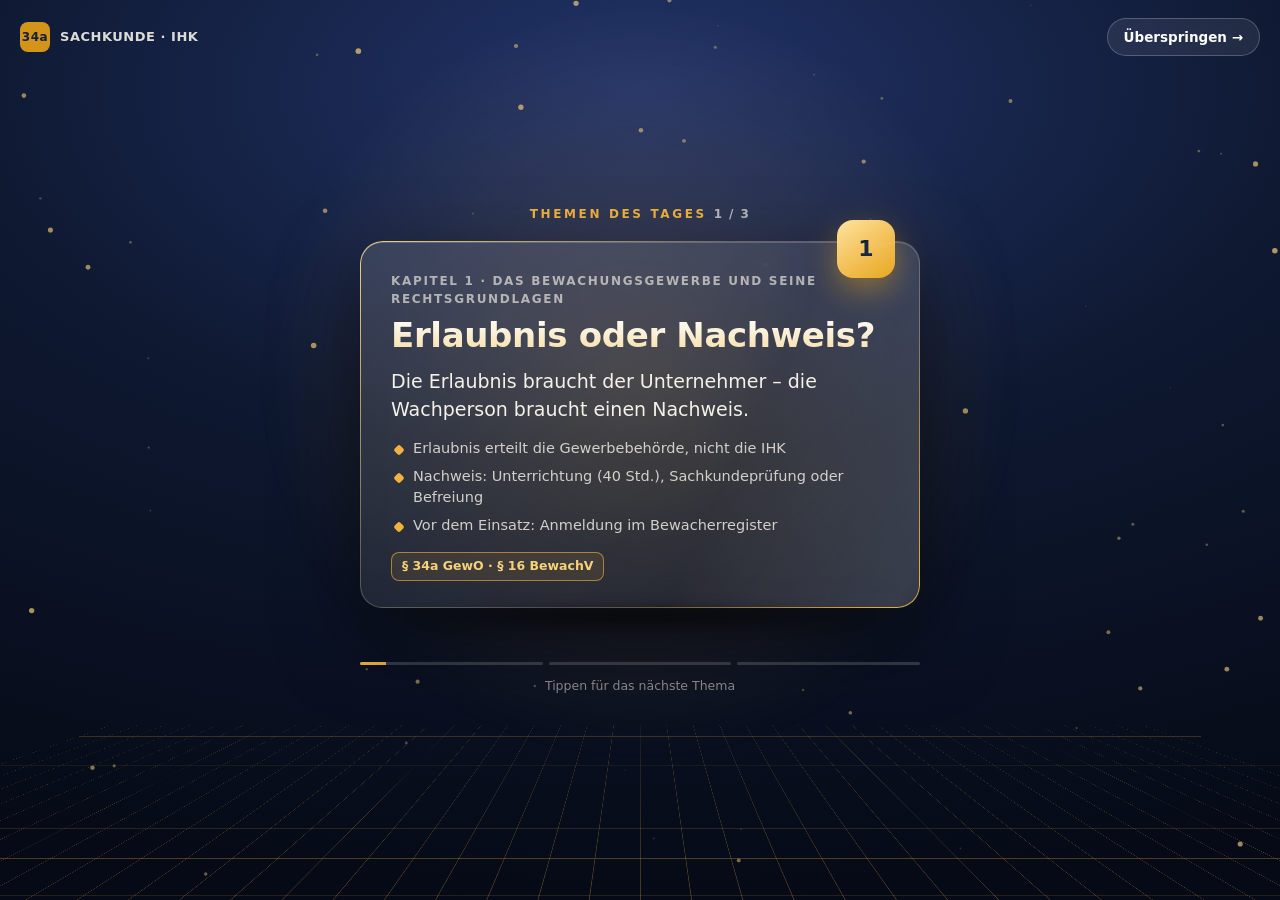
==== commit efbd236a: "Use Pexels security stock photos as landing page backgrounds Six free Pexels photos (guards, CCTV, l" ====
--- a/index.html
+++ b/index.html
@@ -226,7 +226,8 @@
 .bgslide.on{opacity:1;transform:none;animation:kb3d 15s ease-in-out forwards}
 .bgslide.off{opacity:0;transform:rotateY(-16deg) translateZ(-220px) scale(1.12);animation:none}
 @keyframes kb3d{0%{transform:rotateY(-5deg) rotateX(3deg) scale(1.12) translate3d(-1.5%,0,0)}100%{transform:rotateY(5deg) rotateX(-2deg) scale(1.02) translate3d(1.5%,-1%,0)}}
-.bgshade{position:absolute;inset:0;background:radial-gradient(75% 65% at 50% 50%,rgba(6,10,22,.12),rgba(6,10,22,.62)),linear-gradient(180deg,rgba(6,10,22,.15),rgba(6,10,22,.5));pointer-events:none}
+.bgshade{position:absolute;inset:0;background:radial-gradient(75% 65% at 50% 50%,rgba(8,14,32,.28),rgba(6,10,22,.78)),linear-gradient(180deg,rgba(14,24,56,.35),rgba(6,10,22,.6));pointer-events:none}
+.bgcap .credit{font-weight:500;letter-spacing:.04em;text-transform:none;opacity:.7}
 .bgcap{position:absolute;left:20px;bottom:18px;z-index:3;display:flex;align-items:center;gap:12px;font-size:12px;font-weight:700;letter-spacing:.14em;text-transform:uppercase;color:rgba(244,241,232,.75)}
 .bgdots{display:flex;gap:6px}.bgdots i{width:18px;height:3px;border-radius:3px;background:rgba(255,255,255,.25);transition:background .4s,width .4s}.bgdots i.on{background:#f2b33d;width:30px}
 #gate .floor{opacity:.45}
@@ -763,18 +764,30 @@
 const sceneURL=s=>`url('data:image/svg+xml;charset=utf-8,${encodeURIComponent(s.svg).replace(/'/g,"%27")}')`;
 
 let bgIdx=0,bgTimer=null;const BG_DUR=15000;
+// Echte Stockfotos (Pexels-Lizenz, frei nutzbar). Ohne Internet greift die gezeichnete Szene darunter.
+const PX=id=>`https://images.pexels.com/photos/${id}/pexels-photo-${id}.jpeg?auto=compress&cs=tinysrgb&w=1920`;
+const PHOTOS=[
+ {id:8285775, label:"Objektschutz", credit:"Nikolai Lapshin", scene:4},
+ {id:3714318, label:"Videoüberwachung", credit:"Mads Thomsen", scene:0},
+ {id:18530592,label:"Streifendienst", credit:"Click Jeth", scene:1},
+ {id:279810,  label:"Mechanische Sicherung", credit:"Pixabay", scene:2},
+ {id:7508684, label:"Kameratechnik", credit:"David Yu", scene:3},
+ {id:274957,  label:"Überwachung im Stadtraum", credit:"Pixabay", scene:0}
+];
 function buildGateBg(){
   const st=$("gateBg");
-  st.innerHTML=SCENES.map((s,k)=>`<div class="bgslide" style="background-image:${sceneURL(s)}"></div>`).join("");
-  showBg(Math.floor(Math.random()*SCENES.length),true);
-}
+  PHOTOS.forEach(ph=>{const im=new Image();im.onload=()=>{ph.ok=true;if(PHOTOS[bgIdx]===ph)capBg();};im.src=PX(ph.id);});
+  st.innerHTML=PHOTOS.map(ph=>`<div class="bgslide" style="background-image:url('${PX(ph.id)}'),${sceneURL(SCENES[ph.scene])}"></div>`).join("");
+  showBg(Math.floor(Math.random()*PHOTOS.length),true);
+}
+function capBg(){const ph=PHOTOS[bgIdx];$("bgLabel").innerHTML=ph.label+(ph.ok?` <span class="credit">· Foto: ${ph.credit} / Pexels</span>`:"");}
 function showBg(k,first){
   const slides=$("gateBg").children;
   for(const s of slides){if(s.classList.contains("on")){s.classList.remove("on");s.classList.add("off");setTimeout(()=>s.classList.remove("off"),1800);}}
   const el=slides[k];el.classList.remove("off");void el.offsetWidth;el.classList.add("on");
-  bgIdx=k;$("bgLabel").textContent=SCENES[k].label;
-  $("bgDots").innerHTML=SCENES.map((_,j)=>`<i class="${j===k?"on":""}"></i>`).join("");
-  clearTimeout(bgTimer);bgTimer=setTimeout(()=>showBg((bgIdx+1)%SCENES.length),BG_DUR);
+  bgIdx=k;capBg();
+  $("bgDots").innerHTML=PHOTOS.map((_,j)=>`<i class="${j===k?"on":""}"></i>`).join("");
+  clearTimeout(bgTimer);bgTimer=setTimeout(()=>showBg((bgIdx+1)%PHOTOS.length),BG_DUR);
 }
 
 const SKEY="sk34a.unlocked";
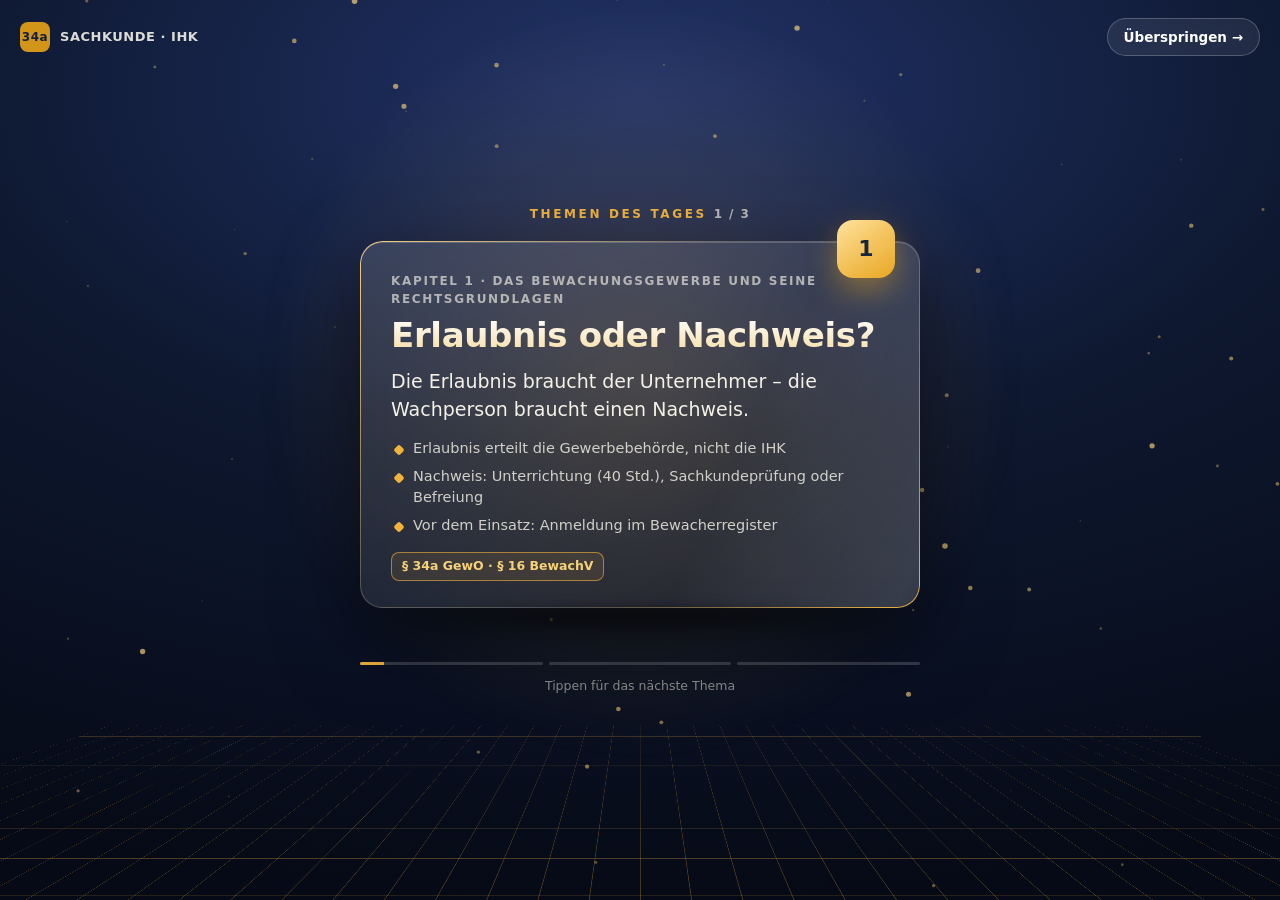
==== commit b1d75d77: "Show landing page photos uncropped at device-appropriate resolution Photos now use object-fit: conta" ====
--- a/index.html
+++ b/index.html
@@ -221,17 +221,26 @@
 @media (max-width:560px){.theme{padding:26px 20px 20px}.theme .badge{width:50px;height:50px;font-size:19px;top:-18px}.gatecard{padding:34px 20px 24px}.mark span{display:none}}
 @media (prefers-reduced-motion: reduce){.floor::before,.glow,.theme,.theme::after,.theme.in{animation:none!important}.theme.in{opacity:1}}
 /* Hintergrund-Diashow Zugang */
-.bgstage{position:absolute;inset:0;perspective:1400px;overflow:hidden;transform-style:preserve-3d;transition:transform .4s ease-out}
-.bgslide{position:absolute;inset:-10%;background-size:cover;background-position:center;opacity:0;transform:rotateY(18deg) translateZ(-260px) scale(1.2);transition:opacity 1.6s ease, transform 1.8s cubic-bezier(.2,.7,.2,1);will-change:transform,opacity}
-.bgslide.on{opacity:1;transform:none;animation:kb3d 15s ease-in-out forwards}
-.bgslide.off{opacity:0;transform:rotateY(-16deg) translateZ(-220px) scale(1.12);animation:none}
-@keyframes kb3d{0%{transform:rotateY(-5deg) rotateX(3deg) scale(1.12) translate3d(-1.5%,0,0)}100%{transform:rotateY(5deg) rotateX(-2deg) scale(1.02) translate3d(1.5%,-1%,0)}}
+.bgstage{position:absolute;inset:0;perspective:1600px;overflow:hidden;transform-style:preserve-3d;transition:transform .4s ease-out}
+.bgslide{position:absolute;inset:0;opacity:0;transform-style:preserve-3d;transition:opacity 1.6s ease;will-change:opacity}
+.bgslide.on{opacity:1}
+.bgslide.off{opacity:0}
+/* Unscharfe Füllfläche: füllt die Ränder, damit das eigentliche Foto nie beschnitten werden muss */
+.bgfill{position:absolute;inset:-60px;background-size:cover;background-position:center;filter:blur(30px) saturate(1.1) brightness(.55);transform:scale(1.05)}
+/* Das Foto selbst: vollständig sichtbar (contain), in Originalschärfe, nie vergrößert über 1 */
+.bgphoto{position:absolute;left:3%;top:3%;width:94%;height:94%;object-fit:contain;object-position:center;
+  transform:translateZ(-160px) rotateY(16deg);transform-origin:50% 50%;opacity:0;
+  transition:transform 1.8s cubic-bezier(.2,.7,.2,1),opacity 1.4s ease;filter:drop-shadow(0 30px 60px rgba(0,0,0,.6));
+  image-rendering:auto;backface-visibility:hidden;-webkit-backface-visibility:hidden}
+.bgslide.on .bgphoto{opacity:1;transform:none;animation:kb3d 15s ease-in-out 1.8s forwards}
+.bgslide.off .bgphoto{opacity:0;transform:translateZ(-160px) rotateY(-14deg);animation:none}
+@keyframes kb3d{0%{transform:none}35%{transform:translateZ(-40px) rotateY(-4deg) rotateX(2deg)}70%{transform:translateZ(-30px) rotateY(4deg) rotateX(-2deg)}100%{transform:translateZ(-50px) rotateY(2deg) rotateX(1deg)}}
 .bgshade{position:absolute;inset:0;background:radial-gradient(75% 65% at 50% 50%,rgba(8,14,32,.28),rgba(6,10,22,.78)),linear-gradient(180deg,rgba(14,24,56,.35),rgba(6,10,22,.6));pointer-events:none}
 .bgcap .credit{font-weight:500;letter-spacing:.04em;text-transform:none;opacity:.7}
 .bgcap{position:absolute;left:20px;bottom:18px;z-index:3;display:flex;align-items:center;gap:12px;font-size:12px;font-weight:700;letter-spacing:.14em;text-transform:uppercase;color:rgba(244,241,232,.75)}
 .bgdots{display:flex;gap:6px}.bgdots i{width:18px;height:3px;border-radius:3px;background:rgba(255,255,255,.25);transition:background .4s,width .4s}.bgdots i.on{background:#f2b33d;width:30px}
 #gate .floor{opacity:.45}
-@media (prefers-reduced-motion: reduce){.bgslide.on{animation:none}.bgslide{transition:opacity 1s}}
+@media (prefers-reduced-motion: reduce){.bgslide.on .bgphoto{animation:none}.bgphoto{transition:opacity 1s}}
 </style>
 </head>
 <body>
@@ -765,7 +774,10 @@
 
 let bgIdx=0,bgTimer=null;const BG_DUR=15000;
 // Echte Stockfotos (Pexels-Lizenz, frei nutzbar). Ohne Internet greift die gezeichnete Szene darunter.
-const PX=id=>`https://images.pexels.com/photos/${id}/pexels-photo-${id}.jpeg?auto=compress&cs=tinysrgb&w=1920`;
+// Auflösung passend zum Gerät: längste Bildschirmseite × Pixeldichte (Retina/Handy), gerundet, ohne Beschnitt (fit=clip)
+const needPx=()=>Math.min(4000,Math.ceil(Math.max(innerWidth,innerHeight)*Math.min(devicePixelRatio||1,3)/400)*400);
+let curPx=0;
+const PX=(id,n)=>`https://images.pexels.com/photos/${id}/pexels-photo-${id}.jpeg?cs=srgb&fit=clip&w=${n}&h=${n}`;
 const PHOTOS=[
  {id:8285775, label:"Objektschutz", credit:"Nikolai Lapshin", scene:4},
  {id:3714318, label:"Videoüberwachung", credit:"Mads Thomsen", scene:0},
@@ -774,12 +786,22 @@
  {id:7508684, label:"Kameratechnik", credit:"David Yu", scene:3},
  {id:274957,  label:"Überwachung im Stadtraum", credit:"Pixabay", scene:0}
 ];
+const sceneSrc=s=>"data:image/svg+xml;charset=utf-8,"+encodeURIComponent(s.svg.replace('preserveAspectRatio="xMidYMid slice"','width="1600" height="1000"'));
 function buildGateBg(){
-  const st=$("gateBg");
-  PHOTOS.forEach(ph=>{const im=new Image();im.onload=()=>{ph.ok=true;if(PHOTOS[bgIdx]===ph)capBg();};im.src=PX(ph.id);});
-  st.innerHTML=PHOTOS.map(ph=>`<div class="bgslide" style="background-image:url('${PX(ph.id)}'),${sceneURL(SCENES[ph.scene])}"></div>`).join("");
+  const st=$("gateBg");curPx=needPx();
+  st.innerHTML=PHOTOS.map((ph,k)=>`<div class="bgslide"><div class="bgfill" style="background-image:url('${PX(ph.id,400)}'),${sceneURL(SCENES[ph.scene])}"></div><img class="bgphoto" alt="" decoding="async" data-k="${k}" src="${PX(ph.id,curPx)}"></div>`).join("");
+  st.querySelectorAll(".bgphoto").forEach(img=>{
+    const ph=PHOTOS[img.dataset.k];
+    img.onload=()=>{if(!img.src.startsWith("data:")){ph.ok=true;if(PHOTOS[bgIdx]===ph)capBg();}};
+    img.onerror=()=>{ph.ok=false;img.onerror=null;img.src=sceneSrc(SCENES[ph.scene]);if(PHOTOS[bgIdx]===ph)capBg();};
+  });
   showBg(Math.floor(Math.random()*PHOTOS.length),true);
 }
+// Bei Drehung/Größenänderung schärfere Version nachladen, falls nötig
+let rsT;addEventListener("resize",()=>{clearTimeout(rsT);rsT=setTimeout(()=>{
+  if($("gate").hidden)return;const n=needPx();if(n<=curPx)return;curPx=n;
+  $("gateBg").querySelectorAll(".bgphoto").forEach(img=>{const ph=PHOTOS[img.dataset.k];if(ph.ok)img.src=PX(ph.id,n);});
+},400);});
 function capBg(){const ph=PHOTOS[bgIdx];$("bgLabel").innerHTML=ph.label+(ph.ok?` <span class="credit">· Foto: ${ph.credit} / Pexels</span>`:"");}
 function showBg(k,first){
   const slides=$("gateBg").children;
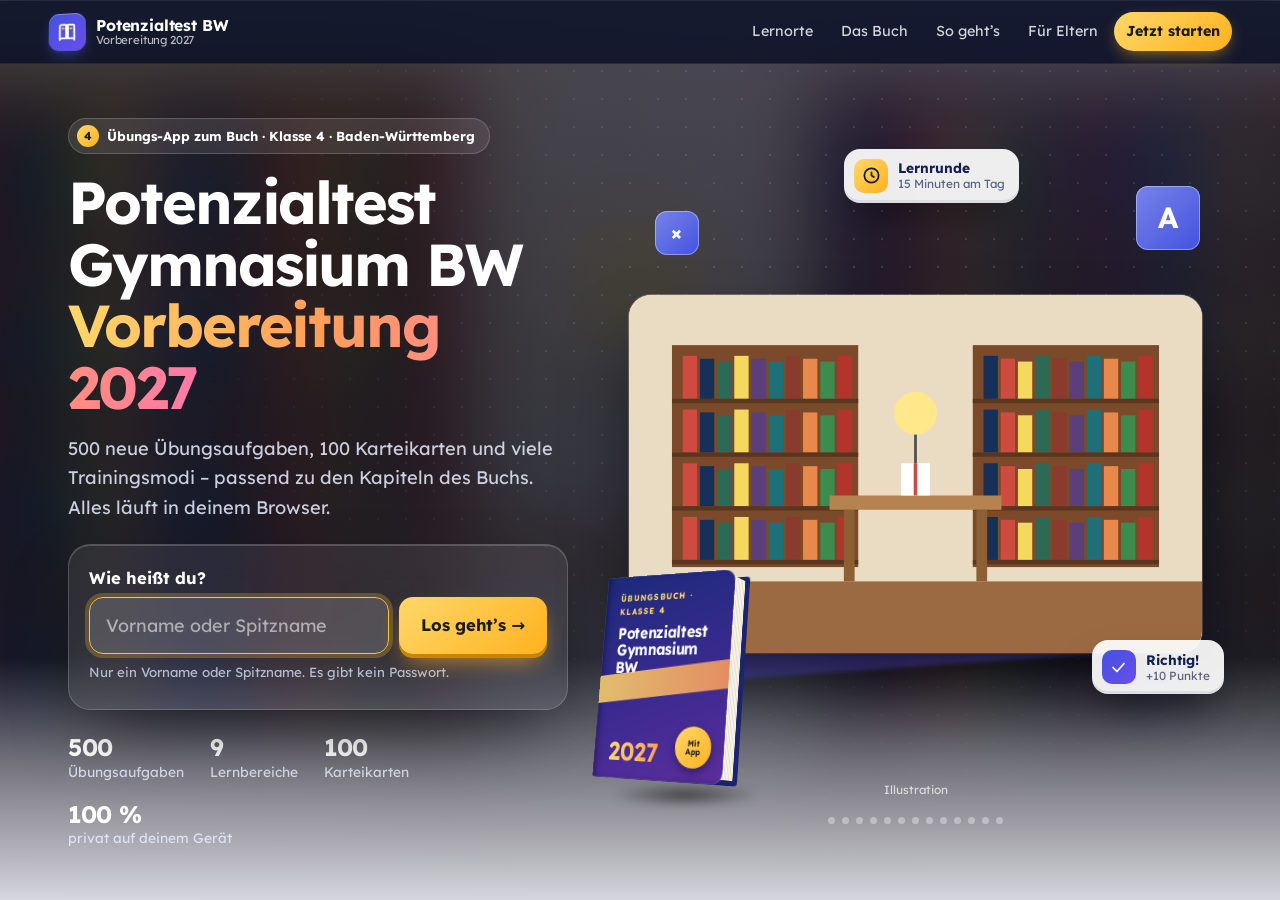
==== commit 3c408da7: "Premium redesign of the quiz app with 3D landing page - New design system: indigo/violet brand, gold" ====
--- a/index.html
+++ b/index.html
@@ -1,841 +1,1772 @@
-<!doctype html>
+<!DOCTYPE html>
 <html lang="de">
 <head>
 <meta charset="utf-8">
 <meta name="viewport" content="width=device-width, initial-scale=1, viewport-fit=cover">
-<title>Sachkunde 34a Karteikarten</title>
-<meta name="description" content="500 Lernkarten zur IHK-Sachkundeprüfung nach § 34a GewO – zum Umdrehen, Filtern und Wiederholen.">
+<meta name="color-scheme" content="light dark">
+<meta name="theme-color" content="#0a1028">
+<meta name="description" content="Unabhängige Übungs-App zum Buch Potenzialtest Gymnasium BW Vorbereitung 2027">
+<meta name="referrer" content="no-referrer">
+<title>Potenzialtest Gymnasium BW Vorbereitung 2027</title>
+<link rel="icon" href="data:image/svg+xml,%3Csvg xmlns='http://www.w3.org/2000/svg' viewBox='0 0 64 64'%3E%3Crect width='64' height='64' rx='12' fill='%234353e0'/%3E%3Cpath d='M16 18h32M16 30h32M16 42h20' stroke='%23ffc23d' stroke-width='6' stroke-linecap='round'/%3E%3C/svg%3E">
 <style>
+@font-face{font-family:"Lexend";font-weight:400;font-style:normal;font-display:swap;src:url([data-uri]) format("woff2")}
+@font-face{font-family:"Lexend";font-weight:700;font-style:normal;font-display:swap;src:url([data-uri]) format("woff2")}
+@font-face{font-family:"Source Serif 4";font-weight:600;font-style:normal;font-display:swap;src:url([data-uri]) format("woff2")}
+@font-face{font-family:"Source Serif 4";font-weight:700;font-style:normal;font-display:swap;src:url([data-uri]) format("woff2")}
+/* =====================================================================
+   Design-System „Premium“ – Farben, Tiefe, 3D
+   ===================================================================== */
 :root{
-  --bg:#f3f1ec; --surface:#ffffff; --surface-2:#f8f6f1; --ink:#14213d; --ink-2:#4a5568; --muted:#7b8494;
-  --line:#e2ded4; --accent:#e8a317; --accent-ink:#5c3d00; --accent-soft:#fdf1d8;
-  --navy:#14213d; --navy-2:#1f3160; --ok:#2f7d4f; --ok-soft:#e3f2e8; --again:#b4462f; --again-soft:#f8e4df;
-  --shadow:0 1px 2px rgba(20,33,61,.06),0 8px 24px rgba(20,33,61,.08);
-  --t-W:#1f5fa8; --t-B:#7a4bb5; --t-P:#1b7f78; --t-Z:#b5651d; --t-F:#b4462f;
-}
-@media (prefers-color-scheme: dark){
-  :root:not([data-theme="light"]){
-    --bg:#0d1424; --surface:#16203a; --surface-2:#1b2745; --ink:#eef1f7; --ink-2:#b9c2d3; --muted:#8792a8;
-    --line:#2a3757; --accent:#f2b33d; --accent-ink:#1a1200; --accent-soft:#3a2f17;
-    --navy:#0a1020; --navy-2:#16203a; --ok:#5cc28a; --ok-soft:#173528; --again:#f08a74; --again-soft:#3d1f1a;
-    --shadow:0 1px 2px rgba(0,0,0,.3),0 10px 28px rgba(0,0,0,.35);
-    --t-W:#7fb1f0; --t-B:#c3a1f0; --t-P:#6fd1c8; --t-Z:#f0b072; --t-F:#f08a74;
-  }
-}
-:root[data-theme="dark"]{
-  --bg:#0d1424; --surface:#16203a; --surface-2:#1b2745; --ink:#eef1f7; --ink-2:#b9c2d3; --muted:#8792a8;
-  --line:#2a3757; --accent:#f2b33d; --accent-ink:#1a1200; --accent-soft:#3a2f17;
-  --navy:#0a1020; --navy-2:#16203a; --ok:#5cc28a; --ok-soft:#173528; --again:#f08a74; --again-soft:#3d1f1a;
-  --shadow:0 1px 2px rgba(0,0,0,.3),0 10px 28px rgba(0,0,0,.35);
-  --t-W:#7fb1f0; --t-B:#c3a1f0; --t-P:#6fd1c8; --t-Z:#f0b072; --t-F:#f08a74;
-}
+  /* Grundflächen */
+  --desk:#f2f4fb; --paper:#ffffff; --grid:#e9edf8; --card:#ffffff; --soft:#eef1fb; --line:#dde2f1;
+  /* Schrift */
+  --ink:#141f4f; --text:#1a2242; --mute:#5a6383;
+  /* Marke */
+  --brand:#4353e0; --brand2:#6a4de8; --brand-d:#2d3bb0; --gold:#ffc23d; --gold-d:#d99a00; --coral:#ff6b57; --mint:#14b88a;
+  --margin:#ff6b57; --marker:#ffc23d; --hl:rgba(255,194,61,.55);
+  /* Rückmeldung */
+  --ok:#0e9b6f; --okbg:#e2f7ee; --bad:#e2464b; --badbg:#fdecec;
+  /* Bereichsfarben (Text-tauglich auf Weiß) */
+  --c1:#4353e0; --c2:#0e9b6f; --c3:#e0533a; --c4:#b06f00; --c5:#7a4bd8; --c6:#0b8597;
+  /* Knöpfe */
+  --btn:#4353e0; --btntext:#ffffff;
+  /* Typo */
+  --serif:"Source Serif 4",Georgia,"Times New Roman",serif; --sans:"Lexend","Segoe UI",system-ui,sans-serif;
+  --fs:100%; --font:var(--sans);
+  /* Tiefe */
+  --shadow:0 1px 2px rgba(20,31,79,.06),0 8px 24px -6px rgba(20,31,79,.14),0 24px 48px -24px rgba(20,31,79,.22);
+  --shadow-lg:0 2px 4px rgba(20,31,79,.06),0 22px 50px -12px rgba(20,31,79,.30);
+  --ring:0 0 0 4px color-mix(in srgb,var(--brand) 22%,transparent);
+  --r:18px; --r-sm:12px;
+  --grad:linear-gradient(135deg,var(--brand) 0%,var(--brand2) 100%);
+  --grad-gold:linear-gradient(135deg,#ffd76a 0%,#ffb21e 100%);
+  --glass:rgba(255,255,255,.72);
+}
+:root[data-theme=dark]{
+  --desk:#0a0f22; --paper:#111933; --grid:#18224233; --card:#151f3d; --soft:#1b2750; --line:#2a3766;
+  --ink:#e3e8ff; --text:#e8ecfb; --mute:#a2abcc;
+  --brand:#7d8bff; --brand2:#a585ff; --brand-d:#5363f0; --gold:#ffc94f; --hl:rgba(255,194,61,.28);
+  --ok:#3fd6a0; --okbg:#0f3329; --bad:#ff7a7d; --badbg:#3a1a20;
+  --c1:#8f9bff; --c2:#3fd6a0; --c3:#ff8a70; --c4:#f1c04f; --c5:#b897ff; --c6:#4fd2e4;
+  --btn:#6b7bff; --btntext:#ffffff;
+  --shadow:0 1px 2px rgba(0,0,0,.3),0 10px 30px -8px rgba(0,0,0,.55);
+  --shadow-lg:0 24px 60px -12px rgba(0,0,0,.7);
+  --grad:linear-gradient(135deg,#5b6cff 0%,#8b5cf6 100%);
+  --glass:rgba(17,25,51,.72);
+}
+:root[data-contrast=high]{--text:#000;--mute:#222;--line:#000;--ink:#000c3a}
+:root[data-theme=dark][data-contrast=high]{--text:#fff;--mute:#ddd;--line:#fff;--ink:#fff}
 *{box-sizing:border-box}
-html,body{margin:0}
-body{background:var(--bg);color:var(--ink);font:16px/1.5 system-ui,-apple-system,"Segoe UI",Roboto,"Helvetica Neue",Arial,sans-serif;-webkit-font-smoothing:antialiased;min-height:100vh}
-button,input,select{font:inherit;color:inherit}
-button{cursor:pointer}
-.wrap{max-width:880px;margin:0 auto;padding:0 16px}
-header.top{background:var(--navy);color:#fff;border-bottom:3px solid var(--accent)}
-header.top .wrap{display:flex;align-items:center;gap:12px;padding-top:14px;padding-bottom:14px}
-.logo{width:34px;height:34px;border-radius:8px;background:var(--accent);color:#14213d;display:grid;place-items:center;font-weight:800;font-size:14px;flex:none}
-.brand{flex:1;min-width:0}
-.brand h1{margin:0;font-size:17px;line-height:1.2;font-weight:700;letter-spacing:.01em}
-.brand p{margin:0;font-size:12.5px;opacity:.75}
-.iconbtn{background:transparent;border:1px solid rgba(255,255,255,.25);color:#fff;border-radius:8px;height:34px;min-width:34px;padding:0 10px;display:inline-flex;align-items:center;gap:6px;font-size:13px}
-.iconbtn:hover{background:rgba(255,255,255,.08)}
-.iconbtn svg{width:16px;height:16px}
+html{-webkit-text-size-adjust:100%;font-size:var(--fs);scroll-behavior:smooth}
+body{margin:0;background:var(--desk);color:var(--text);font-family:var(--font);font-size:1.04rem;line-height:1.6;transition:background .3s,color .3s;-webkit-font-smoothing:antialiased;overflow-x:hidden}
+button,input,select,textarea{font:inherit;color:inherit}
+:focus-visible{outline:3px solid var(--brand);outline-offset:3px;border-radius:6px}
 [hidden]{display:none!important}
-
-/* Overview */
-.view{display:none}.view.active{display:block}
-.hero{display:grid;grid-template-columns:auto 1fr;gap:20px;align-items:center;background:var(--surface);border:1px solid var(--line);border-radius:14px;padding:20px;margin:20px 0 16px;box-shadow:var(--shadow)}
-.ring{width:96px;height:96px;position:relative}
-.ring svg{width:96px;height:96px;transform:rotate(-90deg)}
-.ring .num{position:absolute;inset:0;display:grid;place-items:center;text-align:center;font-weight:800;font-size:20px;line-height:1.05}
-.ring .num small{display:block;font-size:11px;font-weight:600;color:var(--muted)}
-.hero h2{margin:0 0 4px;font-size:20px}
-.hero p{margin:0 0 12px;color:var(--ink-2);font-size:14.5px}
-.statrow{display:flex;gap:14px;flex-wrap:wrap;font-size:13px;color:var(--ink-2)}
-.statrow b{color:var(--ink)}
-.dot{display:inline-block;width:9px;height:9px;border-radius:50%;margin-right:5px;vertical-align:baseline}
-.btn{border:1px solid var(--line);background:var(--surface);border-radius:10px;padding:10px 16px;font-weight:600;font-size:14.5px;display:inline-flex;align-items:center;justify-content:center;gap:8px}
-.btn:hover{border-color:var(--muted)}
-.btn.primary{background:var(--accent);border-color:var(--accent);color:#14213d}
-.btn.primary:hover{filter:brightness(1.05)}
-.actions{display:flex;gap:10px;flex-wrap:wrap;margin-top:14px}
-.sectiontitle{font-size:13px;text-transform:uppercase;letter-spacing:.08em;color:var(--muted);font-weight:700;margin:22px 2px 10px}
-.chapters{display:grid;grid-template-columns:repeat(auto-fill,minmax(250px,1fr));gap:10px}
-.chap{background:var(--surface);border:1px solid var(--line);border-radius:12px;padding:14px;text-align:left;display:flex;flex-direction:column;gap:8px;transition:border-color .15s, transform .15s}
-.chap:hover{border-color:var(--accent);transform:translateY(-1px)}
-.chap .row{display:flex;align-items:baseline;gap:10px}
-.chap .no{font-weight:800;color:var(--accent);font-size:13px;min-width:22px}
-.chap .name{font-weight:650;font-size:14.5px;line-height:1.3;flex:1}
-.chap .meta{font-size:12.5px;color:var(--muted);display:flex;justify-content:space-between}
-.bar{height:6px;border-radius:99px;background:var(--surface-2);overflow:hidden;display:flex;border:1px solid var(--line)}
-.bar i{display:block;height:100%}
-.bar .k{background:var(--ok)}.bar .a{background:var(--again)}
-.legend{display:flex;gap:14px;flex-wrap:wrap;font-size:12.5px;color:var(--ink-2);margin:10px 2px 0}
-.types{display:flex;flex-wrap:wrap;gap:8px;margin-top:6px}
-.typecard{flex:1 1 150px;background:var(--surface);border:1px solid var(--line);border-radius:12px;padding:12px 14px;font-size:13px;color:var(--ink-2)}
-.typecard b{display:flex;align-items:center;gap:6px;color:var(--ink);font-size:14px;margin-bottom:2px}
-.foot{margin:28px 0 40px;font-size:12.5px;color:var(--muted);display:flex;justify-content:space-between;gap:12px;flex-wrap:wrap}
-.linkbtn{background:none;border:0;color:var(--muted);text-decoration:underline;padding:0;font-size:12.5px}
-.kbd{font:600 11px/1 ui-monospace,Menlo,Consolas,monospace;border:1px solid var(--line);border-bottom-width:2px;border-radius:4px;padding:2px 5px;background:var(--surface-2);color:var(--ink-2)}
-
-/* Study */
-.toolbar{display:flex;gap:8px;flex-wrap:wrap;align-items:center;margin:16px 0 10px}
-.select,.search{height:40px;border:1px solid var(--line);background:var(--surface);border-radius:10px;padding:0 12px;font-size:14px}
-.select{flex:1 1 200px;min-width:0}
-.search{flex:1 1 180px;min-width:0}
-.search:focus,.select:focus{outline:2px solid var(--accent);outline-offset:1px}
-.chips{display:flex;gap:6px;flex-wrap:wrap;margin-bottom:10px}
-.chip{height:32px;border:1px solid var(--line);background:var(--surface);border-radius:99px;padding:0 12px;font-size:13px;font-weight:600;display:inline-flex;align-items:center;gap:6px;color:var(--ink-2)}
-.chip[aria-pressed="true"]{background:var(--ink);border-color:var(--ink);color:var(--bg)}
-.chip .dot{margin:0}
-.toggles{display:flex;gap:6px;flex-wrap:wrap;margin-left:auto}
-.filtertoggle{display:none;height:40px;border-radius:10px}
-.filtertoggle .cnt{background:var(--accent);color:#14213d;border-radius:99px;padding:0 6px;font-size:11px;line-height:18px}
-.progressline{display:flex;align-items:center;gap:10px;font-size:13px;color:var(--ink-2);margin:6px 2px 12px}
-.progressline .bar{flex:1}
-.stage{perspective:1600px;margin:0 auto;max-width:720px}
-.card{position:relative;width:100%;border:0;padding:0;background:transparent;text-align:left;transform-style:preserve-3d;transition:transform .55s cubic-bezier(.2,.7,.2,1);display:grid;-webkit-tap-highlight-color:transparent}
-.card.flipped{transform:rotateY(180deg)}
-.face{grid-area:1/1;position:relative;min-height:340px;backface-visibility:hidden;-webkit-backface-visibility:hidden;background:var(--surface);border:1px solid var(--line);border-radius:16px;box-shadow:var(--shadow);padding:22px 24px 20px;display:flex;flex-direction:column;overflow:hidden}
-.face::before{content:"";position:absolute;left:0;top:0;bottom:0;width:5px;background:var(--tc,var(--accent))}
-.back{transform:rotateY(180deg);background:var(--surface-2)}
-.facehead{display:flex;justify-content:space-between;align-items:center;gap:10px;font-size:12px;font-weight:700;letter-spacing:.06em;text-transform:uppercase;color:var(--muted)}
-.tag{color:var(--tc);display:inline-flex;align-items:center;gap:6px}
-.status{font-size:11px;padding:3px 8px;border-radius:99px;letter-spacing:.04em}
-.status.k{background:var(--ok-soft);color:var(--ok)}.status.a{background:var(--again-soft);color:var(--again)}
-.q{flex:1;display:flex;align-items:center;font-size:clamp(19px,3.2vw,25px);line-height:1.38;font-weight:650;margin:18px 0;text-wrap:pretty}
-.a{flex:1;font-size:clamp(16px,2.4vw,19px);line-height:1.55;margin:14px 0;display:flex;flex-direction:column;justify-content:center;gap:12px;text-wrap:pretty}
-.a .qsmall{font-size:13.5px;color:var(--muted);line-height:1.4;font-weight:500}
-.hint{font-size:12.5px;color:var(--muted);text-align:center}
-.refs{display:flex;gap:6px;flex-wrap:wrap}
-.ref{font-size:12px;font-weight:650;border:1px solid var(--line);background:var(--surface);border-radius:6px;padding:3px 8px;color:var(--ink-2)}
-.ref.law{border-color:var(--accent);background:var(--accent-soft);color:var(--ink)}
-.nav{display:grid;grid-template-columns:auto 1fr auto;gap:10px;align-items:center;max-width:720px;margin:16px auto 0}
-.navbtn{width:48px;height:48px;border-radius:12px;border:1px solid var(--line);background:var(--surface);display:grid;place-items:center}
-.navbtn svg{width:20px;height:20px}
-.navbtn:disabled{opacity:.35;cursor:default}
-.counter{text-align:center;font-weight:700;font-variant-numeric:tabular-nums}
-.counter small{display:block;font-weight:500;color:var(--muted);font-size:12px}
-.grade{display:grid;grid-template-columns:1fr 1fr;gap:10px;max-width:720px;margin:12px auto 0}
-.grade .btn{height:52px;font-size:15.5px}
-.btn.again{border-color:var(--again);color:var(--again);background:var(--again-soft)}
-.btn.known{border-color:var(--ok);color:var(--ok);background:var(--ok-soft)}
-.empty{max-width:720px;margin:30px auto;text-align:center;background:var(--surface);border:1px dashed var(--line);border-radius:16px;padding:36px 20px;color:var(--ink-2)}
-.empty h3{margin:0 0 6px;color:var(--ink)}
-.keys{max-width:720px;margin:18px auto 30px;text-align:center;font-size:12.5px;color:var(--muted);display:flex;gap:14px;justify-content:center;flex-wrap:wrap}
-@media (max-width:560px){
-  .hero{grid-template-columns:1fr;text-align:left}
-  .face{padding:18px 18px 16px;min-height:300px}
-  .toolbar{margin:12px 0 8px}
-  .select{flex-basis:100%}
-  .filtertoggle{display:inline-flex}
-  #filterPanel{display:none}
-  #filterPanel.open{display:block}
-  .progressline{margin:2px 2px 10px}
-  .nav{margin-top:12px}
-  .navbtn{width:44px;height:44px}
-  .grade{margin-top:10px}
-  .grade .btn{height:50px}
-  .brand h1{font-size:15px}
-  #homeBtn span{display:none}
-  .toggles{margin-left:0}
-  .keys{display:none}
-  .brand p{display:none}
-}
-@media (prefers-reduced-motion: reduce){.card{transition:none}}
-.sr{position:absolute;width:1px;height:1px;overflow:hidden;clip:rect(0 0 0 0)}
-/* ---------- Intro & Zugang ---------- */
-.fx{position:fixed;inset:0;z-index:50;overflow:hidden;background:radial-gradient(120% 90% at 50% 10%,#22346a 0%,#0e1830 45%,#060a16 100%);color:#f4f1e8}
-.fx[hidden]{display:none}
-.fx canvas{position:absolute;inset:0;width:100%;height:100%}
-.floor{position:absolute;left:-50%;right:-50%;bottom:-10%;height:70%;perspective:420px;pointer-events:none;mask-image:linear-gradient(to top,#000 10%,transparent 85%);-webkit-mask-image:linear-gradient(to top,#000 10%,transparent 85%)}
-.floor::before{content:"";position:absolute;inset:0;transform:rotateX(72deg);transform-origin:50% 100%;background-image:linear-gradient(rgba(242,179,61,.35) 1px,transparent 1px),linear-gradient(90deg,rgba(242,179,61,.35) 1px,transparent 1px);background-size:64px 64px;animation:floor 5s linear infinite}
-@keyframes floor{to{background-position:0 64px}}
-.glow{position:absolute;width:70vmax;height:70vmax;left:50%;top:42%;transform:translate(-50%,-50%);background:radial-gradient(circle,rgba(242,179,61,.18),transparent 60%);filter:blur(10px);pointer-events:none;animation:pulse 8s ease-in-out infinite}
-@keyframes pulse{50%{opacity:.6;transform:translate(-50%,-50%) scale(1.08)}}
-.fxinner{position:relative;z-index:2;height:100%;display:flex;flex-direction:column;align-items:center;justify-content:center;padding:24px 16px;perspective:1200px}
-.fxtop{position:absolute;top:0;left:0;right:0;display:flex;align-items:center;justify-content:space-between;padding:18px 20px;z-index:3}
-.mark{display:flex;align-items:center;gap:10px;font-weight:700;letter-spacing:.04em;font-size:13px;opacity:.9}
-.mark .logo{width:30px;height:30px;font-size:12px}
-.skip{background:rgba(255,255,255,.08);border:1px solid rgba(255,255,255,.22);color:#fff;border-radius:99px;padding:8px 16px;font-size:13.5px;font-weight:600;backdrop-filter:blur(8px);-webkit-backdrop-filter:blur(8px)}
-.skip:hover{background:rgba(255,255,255,.16)}
-.eyebrow{font-size:12px;font-weight:800;letter-spacing:.22em;text-transform:uppercase;color:#f2b33d;margin-bottom:18px;text-align:center}
-.eyebrow span{opacity:.7;color:#f4f1e8;letter-spacing:.12em}
-.stage3d{width:min(560px,100%);transform-style:preserve-3d;transition:transform .25s ease-out}
-.theme{position:relative;border-radius:22px;padding:30px 30px 26px;transform-style:preserve-3d;
-  background:linear-gradient(145deg,rgba(255,255,255,.12),rgba(255,255,255,.03));
-  border:1px solid rgba(255,255,255,.16);box-shadow:0 30px 80px rgba(0,0,0,.55),inset 0 1px 0 rgba(255,255,255,.18);
-  backdrop-filter:blur(14px);-webkit-backdrop-filter:blur(14px);animation:float 7s ease-in-out infinite}
-.theme::before{content:"";position:absolute;inset:-1px;border-radius:23px;padding:1px;background:linear-gradient(135deg,#f6d27a,rgba(242,179,61,.1) 40%,rgba(255,255,255,.05) 60%,#f2b33d);-webkit-mask:linear-gradient(#000 0 0) content-box,linear-gradient(#000 0 0);-webkit-mask-composite:xor;mask-composite:exclude;pointer-events:none}
-.theme::after{content:"";position:absolute;inset:0;border-radius:22px;background:linear-gradient(115deg,transparent 30%,rgba(255,255,255,.14) 45%,transparent 60%);background-size:250% 100%;animation:sheen 6s ease-in-out infinite;pointer-events:none}
-@keyframes sheen{0%,100%{background-position:120% 0}50%{background-position:-20% 0}}
-@keyframes float{0%,100%{transform:translateY(0) rotateX(4deg) rotateY(-6deg)}50%{transform:translateY(-10px) rotateX(-3deg) rotateY(6deg)}}
-.theme.in{animation:themeIn .9s cubic-bezier(.2,.8,.2,1) both,float 7s ease-in-out .9s infinite}
-.theme.out{animation:themeOut .6s cubic-bezier(.5,0,.8,.3) both}
-@keyframes themeIn{from{opacity:0;transform:translateZ(-300px) rotateY(70deg) rotateX(10deg)}to{opacity:1;transform:none}}
-@keyframes themeOut{to{opacity:0;transform:translateZ(-260px) rotateY(-80deg) rotateX(-6deg)}}
-.theme .badge{position:absolute;top:-22px;right:24px;width:58px;height:58px;border-radius:16px;display:grid;place-items:center;font-weight:900;font-size:22px;color:#14213d;background:linear-gradient(145deg,#ffe3a0,#e8a317);box-shadow:0 12px 30px rgba(232,163,23,.45);transform:translateZ(60px)}
-.theme .kap{font-size:12px;font-weight:700;letter-spacing:.14em;text-transform:uppercase;color:rgba(244,241,232,.65);transform:translateZ(20px)}
-.theme h2{margin:8px 0 12px;font-size:clamp(24px,5vw,34px);line-height:1.15;font-weight:800;letter-spacing:-.01em;transform:translateZ(40px);
-  background:linear-gradient(180deg,#fff,#f6dca0);-webkit-background-clip:text;background-clip:text;color:transparent}
-.theme .key{font-size:clamp(16px,2.6vw,19px);line-height:1.5;color:#f4f1e8;margin:0 0 14px;transform:translateZ(30px)}
-.theme ul{margin:0 0 16px;padding:0;list-style:none;display:grid;gap:7px;transform:translateZ(25px)}
-.theme li{font-size:14.5px;line-height:1.45;color:rgba(244,241,232,.82);padding-left:22px;position:relative}
-.theme li::before{content:"";position:absolute;left:4px;top:.55em;width:8px;height:8px;border-radius:2px;background:#f2b33d;transform:rotate(45deg)}
-.theme .lawref{display:inline-block;font-size:12.5px;font-weight:700;padding:4px 10px;border-radius:8px;border:1px solid rgba(242,179,61,.6);color:#f6d27a;background:rgba(242,179,61,.1);transform:translateZ(20px)}
-.storybars{display:flex;gap:6px;width:min(560px,100%);margin-top:30px}
-.storybars div{flex:1;height:3px;border-radius:3px;background:rgba(255,255,255,.18);overflow:hidden}
-.storybars i{display:block;height:100%;width:0;background:#f2b33d}
-.introhint{margin-top:12px;font-size:12.5px;color:rgba(244,241,232,.55);text-align:center}
-.reflection{width:min(480px,90%);height:30px;margin-top:-6px;background:radial-gradient(ellipse at center,rgba(0,0,0,.55),transparent 70%);filter:blur(6px)}
-
-/* Zugang */
-.gatecard{width:min(440px,100%);text-align:center;padding:38px 30px 30px;animation:gateIn 1s cubic-bezier(.2,.8,.2,1) both}
-@keyframes gateIn{from{opacity:0;transform:translateY(30px) rotateX(25deg) scale(.95)}to{opacity:1;transform:none}}
-.gatecard .crest{width:74px;height:74px;margin:-76px auto 18px;border-radius:20px;display:grid;place-items:center;font-weight:900;font-size:24px;color:#14213d;background:linear-gradient(145deg,#ffe3a0,#e8a317);box-shadow:0 16px 40px rgba(232,163,23,.45),inset 0 2px 0 rgba(255,255,255,.6);transform:translateZ(70px)}
-.gatecard .ihk{font-size:12.5px;font-weight:800;letter-spacing:.28em;color:#f2b33d;transform:translateZ(30px)}
-.gatecard h1{margin:10px 0 6px;font-size:clamp(26px,6vw,34px);line-height:1.12;font-weight:850;transform:translateZ(45px);background:linear-gradient(180deg,#fff,#f6dca0);-webkit-background-clip:text;background-clip:text;color:transparent}
-.gatecard .sub{color:rgba(244,241,232,.75);font-size:15px;margin:0 0 4px;transform:translateZ(25px)}
-.gatecard .facts{display:flex;justify-content:center;gap:8px;flex-wrap:wrap;margin:16px 0 24px;transform:translateZ(25px)}
-.gatecard .facts span{font-size:12px;font-weight:650;padding:5px 10px;border-radius:99px;background:rgba(255,255,255,.07);border:1px solid rgba(255,255,255,.14);color:rgba(244,241,232,.85)}
-.pw{position:relative;transform:translateZ(35px)}
-.pw label{display:block;text-align:left;font-size:12.5px;font-weight:700;letter-spacing:.06em;text-transform:uppercase;color:rgba(244,241,232,.7);margin:0 0 7px 2px}
-.pw input{width:100%;height:52px;border-radius:14px;border:1px solid rgba(255,255,255,.22);background:rgba(6,10,22,.55);color:#fff;padding:0 50px 0 16px;font-size:16px;outline:none;transition:border-color .2s, box-shadow .2s}
-.pw input:focus{border-color:#f2b33d;box-shadow:0 0 0 4px rgba(242,179,61,.18)}
-.pw .eye{position:absolute;right:6px;bottom:6px;width:40px;height:40px;border:0;background:transparent;color:rgba(244,241,232,.7);border-radius:10px;display:grid;place-items:center}
-.pw .eye:hover{color:#fff;background:rgba(255,255,255,.08)}
-.pw .eye svg{width:20px;height:20px}
-.unlock{width:100%;height:52px;margin-top:14px;border:0;border-radius:14px;font-weight:800;font-size:16px;color:#14213d;background:linear-gradient(180deg,#f6c95a,#e8a317);box-shadow:0 12px 30px rgba(232,163,23,.35),inset 0 1px 0 rgba(255,255,255,.5);transform:translateZ(35px);transition:transform .15s, filter .15s}
-.unlock:hover{filter:brightness(1.06)}
-.unlock:active{transform:translateZ(35px) scale(.98)}
-.pwerr{min-height:20px;margin:10px 0 0;font-size:13.5px;color:#ff9b85;font-weight:600}
-.shake{animation:shake .45s}
-@keyframes shake{20%,60%{transform:translateX(-8px)}40%,80%{transform:translateX(8px)}}
-.gatefoot{margin-top:18px;font-size:12px;color:rgba(244,241,232,.45)}
-.fx.leaving{animation:fxOut .7s ease forwards}
-@keyframes fxOut{to{opacity:0;transform:scale(1.04)}}
-@media (max-width:560px){.theme{padding:26px 20px 20px}.theme .badge{width:50px;height:50px;font-size:19px;top:-18px}.gatecard{padding:34px 20px 24px}.mark span{display:none}}
-@media (prefers-reduced-motion: reduce){.floor::before,.glow,.theme,.theme::after,.theme.in{animation:none!important}.theme.in{opacity:1}}
-/* Hintergrund-Diashow Zugang */
-.bgstage{position:absolute;inset:0;perspective:1600px;overflow:hidden;transform-style:preserve-3d;transition:transform .4s ease-out}
-.bgslide{position:absolute;inset:0;opacity:0;transform-style:preserve-3d;transition:opacity 1.6s ease;will-change:opacity}
-.bgslide.on{opacity:1}
-.bgslide.off{opacity:0}
-/* Unscharfe Füllfläche: füllt die Ränder, damit das eigentliche Foto nie beschnitten werden muss */
-.bgfill{position:absolute;inset:-60px;background-size:cover;background-position:center;filter:blur(30px) saturate(1.1) brightness(.55);transform:scale(1.05)}
-/* Das Foto selbst: vollständig sichtbar (contain), in Originalschärfe, nie vergrößert über 1 */
-.bgphoto{position:absolute;left:3%;top:3%;width:94%;height:94%;object-fit:contain;object-position:center;
-  transform:translateZ(-160px) rotateY(16deg);transform-origin:50% 50%;opacity:0;
-  transition:transform 1.8s cubic-bezier(.2,.7,.2,1),opacity 1.4s ease;filter:drop-shadow(0 30px 60px rgba(0,0,0,.6));
-  image-rendering:auto;backface-visibility:hidden;-webkit-backface-visibility:hidden}
-.bgslide.on .bgphoto{opacity:1;transform:none;animation:kb3d 15s ease-in-out 1.8s forwards}
-.bgslide.off .bgphoto{opacity:0;transform:translateZ(-160px) rotateY(-14deg);animation:none}
-@keyframes kb3d{0%{transform:none}35%{transform:translateZ(-40px) rotateY(-4deg) rotateX(2deg)}70%{transform:translateZ(-30px) rotateY(4deg) rotateX(-2deg)}100%{transform:translateZ(-50px) rotateY(2deg) rotateX(1deg)}}
-.bgshade{position:absolute;inset:0;background:radial-gradient(75% 65% at 50% 50%,rgba(8,14,32,.28),rgba(6,10,22,.78)),linear-gradient(180deg,rgba(14,24,56,.35),rgba(6,10,22,.6));pointer-events:none}
-.bgcap .credit{font-weight:500;letter-spacing:.04em;text-transform:none;opacity:.7}
-.bgcap{position:absolute;left:20px;bottom:18px;z-index:3;display:flex;align-items:center;gap:12px;font-size:12px;font-weight:700;letter-spacing:.14em;text-transform:uppercase;color:rgba(244,241,232,.75)}
-.bgdots{display:flex;gap:6px}.bgdots i{width:18px;height:3px;border-radius:3px;background:rgba(255,255,255,.25);transition:background .4s,width .4s}.bgdots i.on{background:#f2b33d;width:30px}
-#gate .floor{opacity:.45}
-@media (prefers-reduced-motion: reduce){.bgslide.on .bgphoto{animation:none}.bgphoto{transition:opacity 1s}}
+.sr{position:absolute;width:1px;height:1px;overflow:hidden;clip:rect(0 0 0 0);white-space:nowrap}
+h1,h2,h3,h4{font-family:var(--sans);color:var(--ink);line-height:1.15;margin:0;letter-spacing:-.02em;font-weight:700}
+h2{font-size:clamp(1.5rem,3.2vw,1.95rem);margin-bottom:12px}
+h3{font-size:1.15rem}
+p{margin:0 0 12px}
+.mute{color:var(--mute)}
+.small{font-size:.9rem}
+::selection{background:color-mix(in srgb,var(--brand) 25%,transparent)}
+
+/* =====================================================================
+   Startseite
+   ===================================================================== */
+.landing{position:fixed;inset:0;z-index:50;overflow:auto;overflow-x:hidden;background:var(--desk);color:var(--text);-webkit-overflow-scrolling:touch;scroll-behavior:smooth}
+.landing[hidden]{display:none}
+.lnav{position:sticky;top:0;z-index:30;display:flex;align-items:center;justify-content:space-between;gap:12px;padding:12px clamp(16px,4vw,48px);background:rgba(10,16,40,.82);backdrop-filter:blur(16px) saturate(1.4);-webkit-backdrop-filter:blur(16px) saturate(1.4);border-bottom:1px solid rgba(255,255,255,.08);color:#fff}
+.lnav .lb-brand{display:flex;align-items:center;gap:10px;font-weight:700;letter-spacing:-.01em;color:#fff;text-decoration:none;font-size:.98rem;line-height:1.1}
+.lnav .lb-brand small{display:block;font-weight:400;opacity:.7;font-size:.72rem}
+.lnav nav{display:flex;gap:4px;align-items:center}
+.lnav nav a{color:rgba(255,255,255,.82);text-decoration:none;font-size:.9rem;padding:8px 12px;border-radius:999px;transition:background .2s,color .2s}
+.lnav nav a:hover{background:rgba(255,255,255,.1);color:#fff}
+.lnav nav a.cta{background:var(--grad-gold);color:#1b1b1b;font-weight:700;box-shadow:0 6px 18px -6px rgba(255,178,30,.7)}
+@media(max-width:820px){.lnav nav a:not(.cta){display:none}}
+.logo{flex:0 0 auto;width:38px;height:38px;border-radius:11px;background:var(--grad);display:grid;place-items:center;box-shadow:inset 0 1px 0 rgba(255,255,255,.35),0 6px 14px -4px rgba(67,83,224,.6);transform:perspective(200px) rotateX(10deg) rotateY(-12deg)}
+.logo svg{width:22px;height:22px;stroke:#fff;fill:none;stroke-width:2;stroke-linecap:round;stroke-linejoin:round}
+.logo svg .g{stroke:var(--gold)}
+
+/* Held */
+.hero{position:relative;overflow:hidden;color:#fff;background:#0a1028;isolation:isolate;margin-top:-63px;padding-top:63px}
+.lbg{position:absolute;inset:0;overflow:hidden;z-index:-2;background:radial-gradient(1200px 600px at 80% 10%,#2c2f8f 0%,transparent 60%),radial-gradient(900px 600px at 0% 100%,#3b1d6e 0%,transparent 60%),#0a1028}
+.lbg img{position:absolute;inset:-8%;width:116%;height:116%;object-fit:cover;filter:blur(40px) brightness(.5) saturate(1.3);opacity:0;transition:opacity 1.6s ease}
+.lbg img.on{opacity:.75}
+.hero::before{content:"";position:absolute;inset:0;z-index:-1;background:linear-gradient(180deg,rgba(10,16,40,.25) 0%,rgba(10,16,40,.55) 70%,var(--desk) 100%)}
+.hero::after{content:"";position:absolute;inset:0;z-index:-1;opacity:.35;background-image:radial-gradient(rgba(255,255,255,.35) 1px,transparent 1px);background-size:28px 28px;mask-image:radial-gradient(ellipse at 70% 30%,#000 10%,transparent 65%);-webkit-mask-image:radial-gradient(ellipse at 70% 30%,#000 10%,transparent 65%)}
+.lwrap{position:relative;max-width:1240px;margin:0 auto;display:grid;grid-template-columns:minmax(320px,500px) 1fr;gap:clamp(20px,4vw,56px);padding:clamp(28px,6vh,72px) clamp(16px,4vw,48px) clamp(64px,10vh,120px);align-items:center}
+.copy{animation:rise .9s cubic-bezier(.2,.8,.2,1) both}
+.eyebrow{display:inline-flex;align-items:center;gap:8px;padding:6px 14px 6px 8px;border-radius:999px;background:rgba(255,255,255,.1);border:1px solid rgba(255,255,255,.18);font-size:.82rem;font-weight:600;color:#fff;backdrop-filter:blur(8px)}
+.eyebrow i{width:22px;height:22px;border-radius:50%;background:var(--grad-gold);display:inline-grid;place-items:center;font-style:normal;color:#1b1b1b;font-size:.72rem;font-weight:800}
+.copy h1{color:#fff;font-size:clamp(2.1rem,5.2vw,3.7rem);line-height:1.04;letter-spacing:-.035em;margin:18px 0 0}
+.copy h1 .gl{background:linear-gradient(90deg,#ffd76a,#ff9f5a 50%,#ff7aa8);-webkit-background-clip:text;background-clip:text;color:transparent}
+.copy p.lead{margin:16px 0 22px;color:rgba(231,236,255,.86);font-size:clamp(1rem,1.5vw,1.14rem);max-width:34em}
+.panel{position:relative;background:rgba(255,255,255,.08);backdrop-filter:blur(18px) saturate(1.3);-webkit-backdrop-filter:blur(18px) saturate(1.3);border:1px solid rgba(255,255,255,.18);border-radius:22px;padding:20px 20px 18px;box-shadow:0 30px 70px -20px rgba(0,0,0,.6),inset 0 1px 0 rgba(255,255,255,.18);max-width:500px}
+.panel label{display:block;font-weight:700;margin-bottom:6px;color:#fff}
+.panel .inrow{display:flex;gap:10px}
+.panel input[type=text]{flex:1;min-width:0;padding:13px 16px;border-radius:14px;border:1.5px solid rgba(255,255,255,.35);background:rgba(255,255,255,.1);color:#fff;font-size:1.12rem;font-family:var(--sans);transition:border-color .2s,background .2s,box-shadow .2s}
+.panel input::placeholder{color:rgba(255,255,255,.55)}
+.panel input:focus{outline:none;border-color:var(--gold);background:rgba(255,255,255,.16);box-shadow:0 0 0 4px rgba(255,194,61,.25)}
+.panel .hint{font-size:.83rem;color:rgba(214,222,245,.8);margin-top:8px}
+.panel .btn{margin:0;background:var(--grad-gold);color:#1b1b1b;border:0;font-size:1.04rem;box-shadow:0 4px 0 #c98700,0 12px 24px -8px rgba(255,178,30,.8);white-space:nowrap}
+.panel .btn:hover{filter:brightness(1.05)}
+.panel .btn:active{transform:translateY(3px);box-shadow:0 1px 0 #c98700}
+.panel .known{margin-top:12px;display:flex;gap:8px;flex-wrap:wrap;align-items:center}
+.panel .known:empty{display:none}
+.panel .known button{border:1px solid rgba(255,255,255,.35);background:rgba(255,255,255,.06);color:#fff;border-radius:999px;padding:6px 14px 6px 6px;cursor:pointer;min-height:40px;display:inline-flex;align-items:center;gap:8px;transition:background .2s,transform .2s}
+.panel .known button::before{content:attr(data-i);width:28px;height:28px;border-radius:50%;background:var(--grad);display:grid;place-items:center;font-weight:700;font-size:.85rem}
+.panel .known button:hover{background:rgba(255,255,255,.16);transform:translateY(-1px)}
+.trust{display:flex;flex-wrap:wrap;gap:18px 26px;margin-top:24px;color:rgba(231,236,255,.86);font-size:.86rem}
+.trust b{display:block;font-size:1.5rem;color:#fff;letter-spacing:-.02em;line-height:1.1}
+@media(max-width:480px){.panel .inrow{flex-direction:column}.trust{gap:14px 20px}}
+
+/* 3D-Bühne */
+.stage-col{position:relative;display:flex;align-items:center;justify-content:center;min-height:min(70vh,620px);perspective:1600px;--mx:0;--my:0}
+.scene{position:relative;width:100%;height:min(62vh,calc(46vw*.7));max-height:560px;min-height:300px;transform-style:preserve-3d;transform:rotateY(calc(var(--mx)*-7deg)) rotateX(calc(var(--my)*5deg));transition:transform .6s cubic-bezier(.2,.8,.2,1)}
+.slide{position:absolute;inset:0;padding:10px 10px 30px;display:flex;align-items:center;justify-content:center;transform-style:preserve-3d;opacity:0;pointer-events:none;transform:translateZ(-420px) rotateY(58deg);transition:transform 1.5s cubic-bezier(.2,.7,.2,1),opacity 1.1s ease}
+.slide.cur{opacity:1;transform:translateZ(0) rotateY(0)}
+.slide.out{opacity:0;transform:translateZ(-420px) rotateY(-58deg)}
+.slide .plate{position:absolute;left:8%;right:8%;top:10%;bottom:4%;border-radius:28px;background:var(--grad);opacity:.55;transform:translateZ(-90px) rotate(-4deg) scale(1.02);filter:blur(2px)}
+.slide img{position:relative;max-width:100%;max-height:100%;width:auto;height:auto;object-fit:contain;border-radius:22px;box-shadow:0 40px 80px -20px rgba(0,0,0,.7),0 0 0 1px rgba(255,255,255,.25),inset 0 0 0 1px rgba(255,255,255,.2);background:#1b2536}
+.slide.svg img{background:#fff}
+.credit{position:absolute;left:0;right:0;bottom:-6px;text-align:center;font-size:.74rem;color:rgba(255,255,255,.7)}
+.dots{position:absolute;left:0;right:0;bottom:-30px;display:flex;justify-content:center;gap:7px}
+.dots i{width:7px;height:7px;border-radius:50%;background:rgba(255,255,255,.35);transition:all .4s}
+.dots i.on{width:26px;border-radius:5px;background:var(--gold)}
+/* schwebende 3D-Objekte */
+.float{position:absolute;z-index:3;pointer-events:none;transform:translate3d(calc(var(--mx)*var(--d,20px)),calc(var(--my)*var(--d,20px)),0);transition:transform .5s cubic-bezier(.2,.8,.2,1)}
+.f-book{left:-4%;bottom:2%;--d:-34px}
+.f-cube1{right:2%;top:2%;--d:28px}
+.f-cube2{left:6%;top:6%;--d:-18px}
+.f-chip1{right:-2%;bottom:16%;--d:40px}
+.f-chip2{left:38%;top:-4%;--d:-26px}
+.chip3d{display:flex;align-items:center;gap:10px;padding:10px 14px 10px 10px;border-radius:16px;background:rgba(255,255,255,.92);color:#141f4f;font-weight:700;font-size:.86rem;line-height:1.2;box-shadow:0 20px 40px -12px rgba(0,0,0,.55),inset 0 -3px 0 rgba(20,31,79,.08);animation:bob 6s ease-in-out infinite;white-space:nowrap}
+.chip3d small{display:block;font-weight:500;color:#5a6383;font-size:.74rem}
+.chip3d .ci{width:34px;height:34px;border-radius:10px;display:grid;place-items:center;background:var(--grad);color:#fff}
+.chip3d .ci svg{width:19px;height:19px;stroke:currentColor;fill:none;stroke-width:2.2;stroke-linecap:round;stroke-linejoin:round}
+.chip3d.g .ci{background:var(--grad-gold);color:#1b1b1b}
+.f-chip2 .chip3d{animation-delay:-3s}
+@keyframes bob{0%,100%{transform:translateY(0) rotate(-2deg)}50%{transform:translateY(-12px) rotate(2deg)}}
+/* Würfel */
+.cube{--s:64px;width:var(--s);height:var(--s);position:relative;transform-style:preserve-3d;animation:spin 16s linear infinite}
+.cube.sm{--s:44px;animation-duration:12s;animation-direction:reverse}
+.cube b{position:absolute;inset:0;display:grid;place-items:center;font-family:var(--sans);font-weight:800;font-size:calc(var(--s)*.46);color:#fff;border-radius:12px;background:linear-gradient(135deg,rgba(255,255,255,.28),rgba(255,255,255,0)),var(--fc,#4353e0);box-shadow:inset 0 0 0 1px rgba(255,255,255,.35);backface-visibility:visible}
+.cube b:nth-child(1){transform:translateZ(calc(var(--s)/2));--fc:#4353e0}
+.cube b:nth-child(2){transform:rotateY(180deg) translateZ(calc(var(--s)/2));--fc:#6a4de8}
+.cube b:nth-child(3){transform:rotateY(90deg) translateZ(calc(var(--s)/2));--fc:#ff6b57}
+.cube b:nth-child(4){transform:rotateY(-90deg) translateZ(calc(var(--s)/2));--fc:#14b88a}
+.cube b:nth-child(5){transform:rotateX(90deg) translateZ(calc(var(--s)/2));--fc:#ffb21e;color:#1b1b1b}
+.cube b:nth-child(6){transform:rotateX(-90deg) translateZ(calc(var(--s)/2));--fc:#0b8597}
+@keyframes spin{from{transform:rotateX(-20deg) rotateY(0)}to{transform:rotateX(-20deg) rotateY(360deg)}}
+/* 3D-Buch */
+.book3d{perspective:900px}
+.bk{--w:150px;--h:206px;--d:30px;position:relative;width:var(--w);height:var(--h);transform-style:preserve-3d;transform:rotateY(-32deg) rotateX(8deg);animation:bookfloat 8s ease-in-out infinite}
+.bk>div{position:absolute;left:0;top:0}
+.bk-front,.bk-back{width:var(--w);height:var(--h);border-radius:4px 12px 12px 4px}
+.bk-front{transform:translateZ(calc(var(--d)/2));background:linear-gradient(160deg,#1c2a7a 0%,#3a2a8f 55%,#5b2e9e 100%);box-shadow:inset 6px 0 10px -4px rgba(0,0,0,.45),inset 0 0 0 1px rgba(255,255,255,.12);padding:16px 14px 14px 18px;display:flex;flex-direction:column;color:#fff;overflow:hidden;background-size:cover;background-position:center}
+.bk-front .bt1{font-size:.56rem;letter-spacing:.14em;text-transform:uppercase;color:#ffd76a;font-weight:700}
+.bk-front .bt2{font-weight:800;font-size:1.02rem;line-height:1.08;margin-top:6px;letter-spacing:-.02em}
+.bk-front .bt3{margin-top:auto;display:flex;align-items:flex-end;justify-content:space-between}
+.bk-front .yr{font-weight:800;font-size:1.6rem;line-height:1;background:linear-gradient(90deg,#ffd76a,#ff9f5a);-webkit-background-clip:text;background-clip:text;color:transparent}
+.bk-front .seal{width:40px;height:40px;border-radius:50%;background:var(--grad-gold);color:#1b1b1b;display:grid;place-items:center;font-size:.5rem;font-weight:800;text-align:center;line-height:1.05;box-shadow:0 4px 10px rgba(0,0,0,.35)}
+.bk-front .band{position:absolute;left:0;right:0;top:46%;height:28px;background:linear-gradient(90deg,rgba(255,215,106,.95),rgba(255,159,90,.95));transform:skewY(-6deg);opacity:.9}
+.bk-front .band+.bt2{position:relative}
+.bk-front.img{padding:0}
+.bk-front.img>*{display:none}
+.bk-back{transform:rotateY(180deg) translateZ(calc(var(--d)/2));background:#1c2470}
+.bk-spine{width:var(--d);height:var(--h);left:calc((var(--w) - var(--d))/2)!important;transform:rotateY(-90deg) translateZ(calc(var(--w)/2));background:linear-gradient(90deg,#141c5c,#26318a);border-radius:3px}
+.bk-pages{width:calc(var(--d) - 4px);height:calc(var(--h) - 10px);top:5px!important;left:calc((var(--w) - var(--d))/2 + 2px)!important;transform:rotateY(90deg) translateZ(calc(var(--w)/2 - 4px));background:repeating-linear-gradient(90deg,#f7f3e8 0 2px,#e6dfcc 2px 3px)}
+.bk-shadow{position:absolute;left:10%;right:-10%;bottom:-26px;height:24px;background:radial-gradient(ellipse,rgba(0,0,0,.55),transparent 70%);filter:blur(4px);animation:shadowp 8s ease-in-out infinite}
+@keyframes bookfloat{0%,100%{transform:rotateY(-32deg) rotateX(8deg) translateY(0)}50%{transform:rotateY(-18deg) rotateX(4deg) translateY(-14px)}}
+@keyframes shadowp{0%,100%{transform:scale(1);opacity:1}50%{transform:scale(.85);opacity:.7}}
+@keyframes sway{0%,100%{transform:rotateY(-5deg)}50%{transform:rotateY(5deg)}}
+@keyframes rise{from{opacity:0;translate:0 24px}to{opacity:1;translate:0 0}}
+@media(max-width:900px){
+  .lwrap{grid-template-columns:1fr;padding-top:24px}
+  .stage-col{min-height:0;margin-top:8px;padding-bottom:30px}
+  .scene{height:60vw;min-height:220px;max-height:46vh}
+  .f-book{left:-2%;bottom:-6%}.bk{--w:96px;--h:132px;--d:20px}.bk-front .bt2{font-size:.66rem}.bk-front .yr{font-size:1rem}.bk-front .seal{display:none}.bk-front .bt1{font-size:.42rem}
+  .f-chip1{right:0;bottom:4%}.f-chip2{display:none}.cube{--s:44px}.cube.sm{--s:32px}
+}
+
+/* Abschnitte */
+.lsec{position:relative;max-width:1240px;margin:0 auto;padding:clamp(56px,9vh,104px) clamp(16px,4vw,48px)}
+.lsec .kicker{display:inline-block;font-size:.8rem;font-weight:700;letter-spacing:.12em;text-transform:uppercase;color:var(--brand);margin-bottom:10px}
+.lsec h2{font-size:clamp(1.75rem,3.8vw,2.7rem);letter-spacing:-.03em;max-width:20em}
+.lsec .sub{color:var(--mute);font-size:1.06rem;max-width:42em;margin-top:12px}
+.lband{background:linear-gradient(180deg,transparent,color-mix(in srgb,var(--brand) 6%,transparent) 30%,transparent)}
+/* Galerie (3D-Karten) */
+.gallery{display:grid;grid-template-columns:repeat(12,1fr);gap:18px;margin-top:36px;perspective:1400px}
+.gcard{position:relative;grid-column:span 4;aspect-ratio:4/3;border-radius:22px;overflow:hidden;background:linear-gradient(135deg,#c9d1f5,#e6d8fb);box-shadow:var(--shadow-lg);transform-style:preserve-3d;transition:transform .5s cubic-bezier(.2,.8,.2,1),box-shadow .4s;will-change:transform}
+.gcard:nth-child(1){grid-column:span 7;aspect-ratio:auto;grid-row:span 2}
+.gcard:nth-child(2),.gcard:nth-child(3){grid-column:span 5}
+.gcard img{position:absolute;inset:0;width:100%;height:100%;object-fit:cover;transform:scale(1.08);transition:transform 1.2s cubic-bezier(.2,.8,.2,1),opacity .8s;opacity:0}
+.gcard img.ok{opacity:1}
+.gcard:hover img{transform:scale(1.14)}
+.gcard figcaption{position:absolute;left:0;right:0;bottom:0;padding:48px 18px 16px;color:#fff;background:linear-gradient(180deg,transparent,rgba(8,12,32,.82));transform:translateZ(40px)}
+.gcard figcaption b{display:block;font-size:1.12rem;letter-spacing:-.01em}
+.gcard figcaption span{font-size:.86rem;opacity:.85}
+.gcard .pill{position:absolute;left:14px;top:14px;padding:4px 10px;border-radius:999px;background:rgba(255,255,255,.9);color:#141f4f;font-size:.74rem;font-weight:700;transform:translateZ(50px)}
+@media(max-width:820px){.gcard,.gcard:nth-child(n){grid-column:span 6;grid-row:auto;aspect-ratio:4/3}.gcard:nth-child(1){grid-column:span 12;aspect-ratio:16/10}}
+@media(max-width:520px){.gcard,.gcard:nth-child(n){grid-column:span 12}}
+/* Bereiche des Buchs */
+.areas{display:grid;grid-template-columns:repeat(auto-fill,minmax(260px,1fr));gap:18px;margin-top:36px;perspective:1200px}
+.acard{position:relative;border-radius:20px;padding:22px 20px 18px;background:var(--card);border:1px solid var(--line);box-shadow:var(--shadow);transform-style:preserve-3d;transition:transform .4s cubic-bezier(.2,.8,.2,1),box-shadow .3s;overflow:hidden}
+.acard::before{content:"";position:absolute;inset:0 0 auto 0;height:5px;background:var(--c)}
+.acard .num{position:absolute;right:16px;top:12px;font-size:3.2rem;font-weight:800;letter-spacing:-.05em;color:color-mix(in srgb,var(--c) 14%,transparent);line-height:1;transform:translateZ(30px)}
+.acard .ch{font-size:.76rem;font-weight:700;letter-spacing:.08em;text-transform:uppercase;color:var(--c)}
+.acard h3{margin:4px 0 4px;font-size:1.18rem;transform:translateZ(24px)}
+.acard p{color:var(--mute);font-size:.92rem;margin:0 0 10px}
+.acard ul{margin:0;padding:0;list-style:none;display:flex;flex-wrap:wrap;gap:6px}
+.acard li{font-size:.76rem;padding:3px 9px;border-radius:999px;background:color-mix(in srgb,var(--c) 10%,transparent);color:var(--ink)}
+.acard .cnt{margin-top:12px;font-size:.82rem;font-weight:700;color:var(--c)}
+/* Schritte */
+.steps{display:grid;grid-template-columns:repeat(auto-fit,minmax(240px,1fr));gap:18px;margin-top:36px;counter-reset:st}
+.step{position:relative;padding:26px 22px 22px;border-radius:22px;background:var(--card);border:1px solid var(--line);box-shadow:var(--shadow)}
+.step::before{counter-increment:st;content:counter(st);display:grid;place-items:center;width:46px;height:46px;border-radius:14px;background:var(--grad);color:#fff;font-weight:800;font-size:1.25rem;box-shadow:0 5px 0 var(--brand-d),0 14px 24px -10px rgba(67,83,224,.8);margin-bottom:14px;transform:perspective(200px) rotateX(12deg)}
+.step h3{margin-bottom:6px}
+.step p{color:var(--mute);font-size:.94rem;margin:0}
+/* Funktionen */
+.feats{display:grid;grid-template-columns:repeat(auto-fill,minmax(230px,1fr));gap:14px;margin-top:32px;perspective:1200px}
+.feat{display:flex;gap:14px;align-items:flex-start;padding:18px;border-radius:18px;background:var(--card);border:1px solid var(--line);box-shadow:var(--shadow);transition:transform .4s cubic-bezier(.2,.8,.2,1)}
+.feat .fi{flex:0 0 44px;height:44px;border-radius:13px;display:grid;place-items:center;background:color-mix(in srgb,var(--c) 14%,transparent);color:var(--c);box-shadow:inset 0 -3px 0 color-mix(in srgb,var(--c) 22%,transparent)}
+.feat .fi svg{width:22px;height:22px;stroke:currentColor;fill:none;stroke-width:1.9;stroke-linecap:round;stroke-linejoin:round}
+.feat h3{font-size:1rem;margin-bottom:2px}
+.feat p{margin:0;color:var(--mute);font-size:.88rem;line-height:1.45}
+/* Eltern + CTA */
+.split{display:grid;grid-template-columns:1.1fr .9fr;gap:clamp(20px,4vw,48px);align-items:center}
+@media(max-width:860px){.split{grid-template-columns:1fr}}
+.checks{list-style:none;padding:0;margin:20px 0 0;display:grid;gap:12px}
+.checks li{display:flex;gap:12px;align-items:flex-start}
+.checks li::before{content:"";flex:0 0 26px;height:26px;border-radius:8px;background:var(--okbg) url("data:image/svg+xml,%3Csvg xmlns='http://www.w3.org/2000/svg' viewBox='0 0 24 24' fill='none' stroke='%230e9b6f' stroke-width='3' stroke-linecap='round' stroke-linejoin='round'%3E%3Cpath d='M5 12l5 5 9-10'/%3E%3C/svg%3E") center/16px no-repeat}
+.cdcard{position:relative;border-radius:26px;padding:30px 26px;color:#fff;background:var(--grad);box-shadow:var(--shadow-lg);overflow:hidden;transform-style:preserve-3d;transition:transform .5s cubic-bezier(.2,.8,.2,1)}
+.cdcard::after{content:"";position:absolute;right:-60px;top:-60px;width:220px;height:220px;border-radius:50%;background:radial-gradient(circle,rgba(255,215,106,.55),transparent 65%)}
+.cdcard .big{font-size:clamp(3rem,8vw,4.6rem);font-weight:800;letter-spacing:-.05em;line-height:1;transform:translateZ(40px)}
+.cdcard .lbl2{opacity:.85;font-size:.95rem}
+.cdcard .tiny{opacity:.7;font-size:.78rem;margin-top:14px}
+.ctaband{position:relative;margin:0 auto;max-width:1240px;padding:0 clamp(16px,4vw,48px) clamp(56px,9vh,96px)}
+.ctain{border-radius:28px;padding:clamp(28px,5vw,52px);background:#0d1433;color:#fff;display:flex;gap:24px;align-items:center;justify-content:space-between;flex-wrap:wrap;position:relative;overflow:hidden;box-shadow:var(--shadow-lg)}
+.ctain::before{content:"";position:absolute;inset:0;background:radial-gradient(600px 300px at 90% 0%,rgba(106,77,232,.55),transparent 60%),radial-gradient(500px 300px at 0% 100%,rgba(255,178,30,.35),transparent 60%)}
+.ctain>*{position:relative}
+.ctain h2{color:#fff;margin:0}
+.ctain p{margin:8px 0 0;color:rgba(231,236,255,.8)}
+.disc{max-width:1240px;margin:0 auto;padding:22px clamp(16px,4vw,48px) 36px;border-top:1px solid var(--line);font-size:.82rem;color:var(--mute);text-align:center}
+.disc b{color:var(--ink)}
+/* Einblenden beim Scrollen */
+.rv{opacity:0;translate:0 34px;transform:perspective(900px) rotateX(10deg);transition:opacity .9s cubic-bezier(.2,.8,.2,1),translate .9s cubic-bezier(.2,.8,.2,1),transform .9s cubic-bezier(.2,.8,.2,1)}
+.rv.in{opacity:1;translate:0 0;transform:none}
+
+/* =====================================================================
+   App-Rahmen
+   ===================================================================== */
+.appbg{position:fixed;inset:0;z-index:0;pointer-events:none;overflow:hidden}
+.appbg i{position:absolute;border-radius:50%;filter:blur(60px);opacity:.5;animation:drift 22s ease-in-out infinite}
+.appbg i:nth-child(1){width:520px;height:520px;left:-160px;top:-120px;background:color-mix(in srgb,var(--brand) 30%,transparent)}
+.appbg i:nth-child(2){width:420px;height:420px;right:-140px;top:30%;background:color-mix(in srgb,var(--brand2) 26%,transparent);animation-delay:-7s}
+.appbg i:nth-child(3){width:380px;height:380px;left:30%;bottom:-180px;background:color-mix(in srgb,var(--gold) 26%,transparent);animation-delay:-14s}
+.appbg .cube{position:absolute;opacity:.18;--s:70px}
+.appbg .cube:nth-of-type(1){right:6%;top:18%}
+.appbg .cube:nth-of-type(2){left:4%;bottom:12%;--s:46px;animation-direction:reverse;animation-duration:20s}
+@keyframes drift{0%,100%{transform:translate(0,0) scale(1)}33%{transform:translate(40px,30px) scale(1.08)}66%{transform:translate(-30px,20px) scale(.95)}}
+@media(max-width:700px){.appbg .cube{display:none}}
+.top{position:sticky;top:0;z-index:20;background:color-mix(in srgb,var(--desk) 78%,transparent);backdrop-filter:blur(16px) saturate(1.5);-webkit-backdrop-filter:blur(16px) saturate(1.5);border-bottom:1px solid color-mix(in srgb,var(--line) 70%,transparent)}
+.topin{max-width:1100px;margin:0 auto;padding:10px 16px;display:flex;justify-content:space-between;align-items:center;gap:10px}
+.brand{display:flex;align-items:center;gap:11px;font-family:var(--sans);font-weight:700;color:var(--ink);font-size:.95rem;line-height:1.15;cursor:pointer;background:none;border:0;text-align:left;padding:4px 0;letter-spacing:-.01em}
+.brand small{display:block;font-family:var(--font);font-weight:400;color:var(--mute);font-size:.72rem;margin-top:2px}
+.tools{display:flex;gap:8px;align-items:center}
+.ibtn{border:1px solid var(--line);background:var(--card);border-radius:12px;min-width:44px;min-height:44px;display:inline-flex;align-items:center;justify-content:center;gap:6px;padding:0 10px;cursor:pointer;color:var(--ink);box-shadow:0 2px 0 var(--line);transition:transform .15s,box-shadow .15s}
+.ibtn:hover{transform:translateY(-2px);box-shadow:0 4px 0 var(--line),0 10px 20px -10px rgba(20,31,79,.35)}
+.ibtn:active{transform:translateY(1px);box-shadow:0 1px 0 var(--line)}
+.ibtn svg{width:21px;height:21px;stroke:currentColor;fill:none;stroke-width:1.9;stroke-linecap:round;stroke-linejoin:round}
+.wrap{position:relative;z-index:1;max-width:1100px;margin:18px auto 40px;padding:0 14px}
+.sheet{position:relative;background-color:var(--paper);background-image:radial-gradient(var(--grid) 1.2px,transparent 1.2px);background-size:22px 22px;border:1px solid color-mix(in srgb,var(--line) 80%,transparent);border-radius:28px;padding:34px clamp(18px,4vw,44px) 44px;min-height:70vh;box-shadow:var(--shadow-lg);animation:rise .5s ease both}
+.sheet::before{content:"";position:absolute;left:28px;right:28px;top:0;height:4px;border-radius:0 0 4px 4px;background:linear-gradient(90deg,var(--brand),var(--brand2),var(--coral),var(--gold))}
+@media(max-width:640px){.sheet{padding:24px 16px 30px;border-radius:22px}.brand .bt small{display:none}.brand .bt{font-size:.82rem}}
+
+/* Knöpfe – taktil mit 3D-Kante */
+.btn{position:relative;display:inline-flex;align-items:center;justify-content:center;gap:8px;background:var(--grad);color:var(--btntext);border:0;padding:12px 22px;font-weight:700;cursor:pointer;border-radius:14px;min-height:48px;text-decoration:none;letter-spacing:-.005em;box-shadow:0 4px 0 var(--brand-d),0 12px 22px -10px color-mix(in srgb,var(--brand) 80%,transparent);transition:transform .12s,box-shadow .12s,filter .15s}
+.btn:hover{filter:brightness(1.07);transform:translateY(-1px);box-shadow:0 5px 0 var(--brand-d),0 16px 26px -10px color-mix(in srgb,var(--brand) 80%,transparent)}
+.btn:active{transform:translateY(4px);box-shadow:0 0 0 var(--brand-d),0 4px 10px -6px color-mix(in srgb,var(--brand) 80%,transparent)}
+.btn.ghost{background:var(--card);color:var(--ink);box-shadow:0 3px 0 var(--line),inset 0 0 0 1.5px var(--line)}
+.btn.ghost:hover{background:var(--soft);filter:none;box-shadow:0 4px 0 var(--line),inset 0 0 0 1.5px color-mix(in srgb,var(--brand) 40%,var(--line))}
+.btn.ghost:active{box-shadow:0 0 0 var(--line),inset 0 0 0 1.5px var(--line)}
+.btn.ok{background:linear-gradient(135deg,#18c08f,#0e9b6f);color:#fff;box-shadow:0 4px 0 #0a7453,0 12px 22px -10px rgba(14,155,111,.8)}
+.btn.ok:active{box-shadow:0 0 0 #0a7453}
+.btn.sm{min-height:40px;padding:7px 15px;font-size:.93rem;border-radius:12px}
+.btn[disabled]{opacity:.45;cursor:not-allowed;transform:none;filter:grayscale(.3)}
+.row{display:flex;gap:12px;flex-wrap:wrap;align-items:center;margin-top:18px}
+.chips{display:flex;gap:8px;flex-wrap:wrap;margin:8px 0}
+.chip{border:1.5px solid var(--line);background:var(--card);padding:6px 15px;border-radius:999px;cursor:pointer;color:var(--ink);min-height:40px;font-weight:600;font-size:.93rem;transition:all .18s;box-shadow:0 2px 0 var(--line)}
+.chip[aria-pressed=true]{background:var(--grad);color:#fff;border-color:transparent;box-shadow:0 3px 0 var(--brand-d)}
+.chip:hover{transform:translateY(-2px);border-color:color-mix(in srgb,var(--brand) 50%,var(--line))}
+.card{background:var(--card);border:1px solid var(--line);border-radius:var(--r);padding:18px 20px;margin:14px 0;box-shadow:var(--shadow)}
+.lbl{font-weight:700;color:var(--ink);margin:18px 0 4px;display:block}
+.hl{background:linear-gradient(transparent 58%,var(--hl) 58%)}
+.grid{display:grid;gap:16px;grid-template-columns:repeat(auto-fill,minmax(250px,1fr));perspective:1400px}
+/* Modus-Kacheln mit 3D-Neigung */
+.mode{position:relative;display:flex;gap:14px;align-items:flex-start;text-align:left;background:var(--card);border:1px solid var(--line);border-radius:20px;padding:16px 16px 16px 16px;cursor:pointer;min-height:96px;color:var(--text);box-shadow:var(--shadow);animation:rise .55s cubic-bezier(.2,.8,.2,1) both;transform-style:preserve-3d;transition:transform .35s cubic-bezier(.2,.8,.2,1),box-shadow .3s,border-color .3s;overflow:hidden}
+.mode::after{content:"";position:absolute;inset:0;border-radius:inherit;pointer-events:none;background:radial-gradient(400px circle at var(--gx,50%) var(--gy,0%),rgba(255,255,255,.35),transparent 40%);opacity:0;transition:opacity .3s}
+.mode:hover{border-color:color-mix(in srgb,var(--c) 45%,var(--line));box-shadow:var(--shadow-lg)}
+.mode:hover::after{opacity:1}
+.mode svg{flex:0 0 48px;width:48px;height:48px;padding:11px;border-radius:14px;stroke:var(--c,var(--ink));background:color-mix(in srgb,var(--c,var(--ink)) 12%,transparent);fill:none;stroke-width:1.8;stroke-linecap:round;stroke-linejoin:round;box-shadow:inset 0 -3px 0 color-mix(in srgb,var(--c,var(--ink)) 20%,transparent);transform:translateZ(30px);transition:transform .35s}
+.mode:hover svg{transform:translateZ(40px) rotate(-6deg) scale(1.06)}
+.mode>span{transform:translateZ(18px)}
+.mode h3{font-size:1.04rem;margin-bottom:3px}
+.mode p{margin:0;font-size:.88rem;color:var(--mute);line-height:1.4}
+.mode .b{position:absolute;right:10px;top:10px;background:var(--grad-gold);color:#1b1b1b;border-radius:999px;font-size:.72rem;font-weight:800;padding:2px 9px;box-shadow:0 2px 0 var(--gold-d)}
+/* Kennzahlen */
+.stats{display:grid;gap:14px;grid-template-columns:repeat(auto-fit,minmax(150px,1fr));margin:16px 0;perspective:1000px}
+.stat{position:relative;background:var(--card);border:1px solid var(--line);border-radius:18px;padding:14px 16px;box-shadow:var(--shadow);transition:transform .35s cubic-bezier(.2,.8,.2,1);overflow:hidden}
+.stat::before{content:"";position:absolute;right:-30px;top:-30px;width:90px;height:90px;border-radius:50%;background:color-mix(in srgb,var(--brand) 9%,transparent)}
+.stat:nth-child(2)::before{background:color-mix(in srgb,var(--mint) 14%,transparent)}
+.stat:nth-child(3)::before{background:color-mix(in srgb,var(--coral) 14%,transparent)}
+.stat:nth-child(4)::before{background:color-mix(in srgb,var(--gold) 20%,transparent)}
+.stat b{position:relative;display:block;font-family:var(--sans);font-size:1.75rem;font-weight:800;letter-spacing:-.03em;color:var(--ink);line-height:1.1;overflow-wrap:anywhere}
+@media(max-width:480px){.stat b{font-size:1.35rem}.stat{padding:12px;min-width:0}}
+.stat span{position:relative;font-size:.84rem;color:var(--mute)}
+.bar{height:12px;background:var(--soft);border-radius:999px;overflow:hidden;box-shadow:inset 0 1px 2px rgba(20,31,79,.12)}
+.bar i{display:block;height:100%;border-radius:999px;background:linear-gradient(90deg,#18c08f,#0e9b6f);width:0;transition:width .9s cubic-bezier(.2,.8,.2,1);box-shadow:inset 0 -2px 0 rgba(0,0,0,.12),inset 0 2px 0 rgba(255,255,255,.3)}
+.bar.warn i{background:linear-gradient(90deg,#ffd06a,#f0a400)}
+.bar.bad i{background:linear-gradient(90deg,#ff8a7a,#e2464b)}
+.arow b{white-space:nowrap;text-align:right;font-size:.9rem}
+.arow{display:grid;grid-template-columns:minmax(120px,220px) 1fr 104px;gap:12px;align-items:center;margin:9px 0;font-size:.95rem}
+@media(max-width:560px){.arow{grid-template-columns:1fr 104px}.arow .bar{grid-column:1/3;order:3}}
+.countdown{display:inline-flex;align-items:baseline;gap:8px;padding:8px 16px;margin:6px 0 8px;background:var(--grad-gold);color:#1b1b1b;border-radius:14px;box-shadow:0 3px 0 var(--gold-d)}
+.countdown b{font-family:var(--sans);font-weight:800;font-size:1.5rem;color:#1b1b1b;letter-spacing:-.02em}
+/* Begrüßung (Startübersicht) */
+.hello{position:relative;display:grid;grid-template-columns:1fr auto;gap:16px;align-items:center;margin:-6px 0 6px;padding:24px 26px;border-radius:24px;background:linear-gradient(135deg,#1b2a7e 0%,#4353e0 55%,#7a4de8 100%);color:#fff;overflow:hidden;box-shadow:var(--shadow-lg)}
+.hello::before{content:"";position:absolute;inset:0;background-image:radial-gradient(rgba(255,255,255,.18) 1px,transparent 1px);background-size:20px 20px;mask-image:linear-gradient(90deg,transparent,#000);-webkit-mask-image:linear-gradient(90deg,transparent,#000)}
+.hello>*{position:relative}
+.hello h2{color:#fff;margin:4px 0 8px}
+.hello .lv{display:inline-flex;gap:8px;align-items:center;font-size:.8rem;font-weight:700;padding:4px 12px;border-radius:999px;background:rgba(255,255,255,.14);border:1px solid rgba(255,255,255,.2)}
+.hello .small.mute{color:rgba(231,236,255,.75)}
+.hello .art{perspective:600px;padding-right:20px}
+.hello .cube{--s:74px}
+@media(max-width:600px){.hello{grid-template-columns:1fr;padding:20px}.hello .art{display:none}}
+
+/* =====================================================================
+   Aufgaben
+   ===================================================================== */
+.qhead{display:flex;justify-content:space-between;gap:10px;align-items:center;flex-wrap:wrap;margin-bottom:10px}
+.qmeta{display:flex;gap:8px;align-items:center;flex-wrap:wrap;font-size:.88rem;color:var(--mute)}
+.qmeta>b{color:var(--ink)}
+.tag{display:inline-block;border-radius:999px;padding:2px 11px;font-size:.78rem;font-weight:700;background:var(--soft);border:1px solid var(--line);color:var(--ink)}
+.timer{font-family:var(--sans);font-weight:800;font-size:1.15rem;color:var(--ink);background:var(--card);border:1px solid var(--line);border-radius:12px;padding:4px 14px;font-variant-numeric:tabular-nums;box-shadow:0 2px 0 var(--line)}
+.timer.low{color:#fff;background:var(--bad);border-color:var(--bad);box-shadow:0 2px 0 #a52a2e;animation:pulse 1s infinite}
+@keyframes pulse{50%{transform:scale(1.06)}}
+.progress{height:10px;background:var(--soft);border-radius:999px;overflow:hidden;margin:8px 0 18px;box-shadow:inset 0 1px 2px rgba(20,31,79,.12)}
+.progress i{display:block;height:100%;border-radius:999px;background:linear-gradient(90deg,var(--brand),var(--brand2),var(--coral));transition:width .5s cubic-bezier(.2,.8,.2,1);box-shadow:inset 0 2px 0 rgba(255,255,255,.3)}
+.passage{background:var(--card);border:1px solid var(--line);border-left:5px solid var(--gold);padding:16px 20px;margin:12px 0;border-radius:6px 16px 16px 6px;font-family:var(--serif);font-size:1.1rem;line-height:1.75;white-space:pre-line;box-shadow:var(--shadow)}
+.stem{font-family:var(--serif);font-weight:600;font-size:clamp(1.18rem,2.4vw,1.4rem);line-height:1.45;margin:14px 0;white-space:pre-line;color:var(--text)}
+.figbox{background:#fff;border:1px solid var(--line);border-radius:16px;padding:10px;margin:12px 0;text-align:center;cursor:zoom-in;position:relative;box-shadow:var(--shadow);transition:transform .3s}
+.figbox:hover{transform:translateY(-2px)}
+.figbox img{max-width:100%;height:auto;display:block;margin:0 auto}
+.figbox .zoom{display:inline-block;margin-top:6px;color:#4353e0;font-size:.8rem;font-weight:700;background:#eef1fb;padding:2px 10px;border-radius:999px}
+.opts{display:grid;gap:12px;margin:16px 0;perspective:1000px}
+.opt{position:relative;display:flex;gap:14px;align-items:center;text-align:left;background:var(--card);border:2px solid var(--line);border-radius:16px;padding:12px 16px;min-height:58px;cursor:pointer;font-size:1.06rem;transition:transform .18s,border-color .15s,background .2s,box-shadow .18s;width:100%;box-shadow:0 3px 0 var(--line)}
+.opt:hover:not([disabled]){border-color:color-mix(in srgb,var(--brand) 55%,var(--line));transform:translateY(-2px);box-shadow:0 5px 0 color-mix(in srgb,var(--brand) 35%,var(--line))}
+.opt:active:not([disabled]){transform:translateY(2px);box-shadow:0 1px 0 var(--line)}
+.opt .ltr{flex:0 0 36px;height:36px;border-radius:11px;border:2px solid var(--line);color:var(--ink);display:inline-flex;align-items:center;justify-content:center;font-weight:800;background:var(--soft);transition:all .2s}
+.opt.sel{border-color:var(--brand);background:color-mix(in srgb,var(--brand) 7%,var(--card));box-shadow:0 3px 0 var(--brand-d)}
+.opt.sel .ltr{background:var(--grad);border-color:transparent;color:#fff}
+.opt.right{border-color:var(--ok);background:var(--okbg);box-shadow:0 3px 0 var(--ok);animation:pop3d .6s cubic-bezier(.2,.8,.2,1)}
+.opt.right .ltr{background:var(--ok);border-color:var(--ok);color:#fff}
+.opt.wrong{border-color:var(--bad);background:var(--badbg);box-shadow:0 3px 0 var(--bad);animation:shake .4s}
+.opt.wrong .ltr{background:var(--bad);border-color:var(--bad);color:#fff}
+.opt.gone{opacity:.35;text-decoration:line-through}
+.opt[disabled]{cursor:default}
+@keyframes pop3d{0%{transform:perspective(600px) rotateX(0)}40%{transform:perspective(600px) rotateX(-14deg) scale(1.03)}100%{transform:none}}
+@keyframes shake{25%{transform:translateX(-6px)}75%{transform:translateX(6px)}}
+/* Aufgabenwechsel in 3D */
+.qin .stem,.qin .passage,.qin .figbox,.qin .opts{animation:qflip .6s cubic-bezier(.2,.8,.2,1) both;transform-origin:50% 0}
+.qin .passage{animation-delay:.02s}.qin .stem{animation-delay:.06s}.qin .figbox{animation-delay:.1s}.qin .opts{animation-delay:.14s}
+@keyframes qflip{from{opacity:0;transform:perspective(900px) rotateX(-22deg) translateY(16px)}to{opacity:1;transform:none}}
+.fb{border-radius:16px;padding:14px 18px;margin:14px 0;border:1.5px solid;animation:rise .4s ease both;box-shadow:var(--shadow)}
+.fb.ok{background:var(--okbg);border-color:var(--ok)}
+.fb.no{background:var(--badbg);border-color:var(--bad)}
+.fb b.t{display:flex;align-items:center;gap:8px;font-family:var(--sans);font-size:1.15rem;margin-bottom:4px;letter-spacing:-.01em}
+.fb.ok b.t::before{content:"";width:26px;height:26px;border-radius:8px;background:var(--ok) url("data:image/svg+xml,%3Csvg xmlns='http://www.w3.org/2000/svg' viewBox='0 0 24 24' fill='none' stroke='white' stroke-width='3' stroke-linecap='round' stroke-linejoin='round'%3E%3Cpath d='M5 12l5 5 9-10'/%3E%3C/svg%3E") center/16px no-repeat}
+.fb.no b.t::before{content:"";width:26px;height:26px;border-radius:8px;background:var(--bad) url("data:image/svg+xml,%3Csvg xmlns='http://www.w3.org/2000/svg' viewBox='0 0 24 24' fill='none' stroke='white' stroke-width='3' stroke-linecap='round'%3E%3Cpath d='M7 7l10 10M17 7L7 17'/%3E%3C/svg%3E") center/14px no-repeat}
+.fb .ref{font-size:.86rem;color:var(--mute);margin-top:8px;padding-top:8px;border-top:1px dashed color-mix(in srgb,var(--mute) 35%,transparent)}
+.nav{display:flex;gap:6px;flex-wrap:wrap;margin:10px 0}
+.nav button{width:42px;height:42px;border-radius:12px;border:1px solid var(--line);background:var(--card);cursor:pointer;font-weight:700;color:var(--ink);position:relative;box-shadow:0 2px 0 var(--line);transition:transform .15s}
+.nav button:hover{transform:translateY(-2px)}
+.nav button.done{background:var(--grad);color:#fff;border-color:transparent;box-shadow:0 2px 0 var(--brand-d)}
+.nav button.cur{outline:3px solid var(--gold);outline-offset:2px}
+.nav button.flag::after{content:"";position:absolute;right:3px;top:3px;width:9px;height:9px;border-radius:50%;background:var(--coral);box-shadow:0 0 0 2px var(--card)}
+.causes{display:flex;gap:8px;flex-wrap:wrap;margin-top:8px}
+.review{border:1px solid var(--line);border-left:5px solid var(--bad);padding:10px 16px;margin:12px 0;background:var(--card);border-radius:6px 14px 14px 6px;box-shadow:var(--shadow)}
+.review.good{border-left-color:var(--ok)}
+.star{background:none;border:0;cursor:pointer;color:var(--mute);font-size:1.6rem;line-height:1;min-width:44px;min-height:44px;transition:transform .2s}
+.star:hover{transform:scale(1.15) rotate(-8deg)}
+.star.on{color:#f0a400;text-shadow:0 2px 8px rgba(240,164,0,.5)}
+/* Karteikarten */
+.fc{perspective:1400px;margin:16px 0;max-width:640px}
+.fci{position:relative;min-height:260px;transform-style:preserve-3d;transition:transform .8s cubic-bezier(.3,.7,.2,1);cursor:pointer}
+.fci:hover{transform:rotateX(4deg) rotateY(-4deg)}
+.fci.flip{transform:rotateY(180deg)}
+.fci.flip:hover{transform:rotateY(180deg) rotateX(4deg)}
+.face{position:absolute;inset:0;backface-visibility:hidden;-webkit-backface-visibility:hidden;border:1px solid var(--line);border-radius:22px;background:var(--card);padding:24px;display:flex;flex-direction:column;justify-content:center;align-items:center;text-align:center;box-shadow:var(--shadow-lg),inset 0 -6px 0 color-mix(in srgb,var(--brand) 10%,transparent)}
+.face::before{content:"";position:absolute;inset:10px;border-radius:16px;border:1.5px dashed color-mix(in srgb,var(--brand) 22%,transparent);pointer-events:none}
+.face.back{transform:rotateY(180deg);background:linear-gradient(160deg,var(--card),color-mix(in srgb,var(--brand) 8%,var(--card)))}
+.face .t{font-family:var(--sans);font-size:1.75rem;font-weight:800;letter-spacing:-.02em;color:var(--ink)}
+.face .x{margin-top:8px;color:var(--mute);font-size:.95rem}
+.boxes{display:flex;gap:6px;margin:8px 0}
+.boxes i{flex:1;height:10px;border-radius:999px;background:var(--soft);box-shadow:inset 0 1px 2px rgba(20,31,79,.12)}
+.boxes i.on{background:linear-gradient(90deg,#18c08f,#0e9b6f)}
+/* Kopfrechnen */
+.kopf{font-family:var(--sans);font-size:clamp(2.6rem,9vw,4.2rem);font-weight:800;letter-spacing:-.03em;color:var(--ink);text-align:center;margin:18px 0;text-shadow:0 1px 0 var(--card),0 4px 0 color-mix(in srgb,var(--brand) 25%,transparent),0 10px 24px color-mix(in srgb,var(--brand) 25%,transparent)}
+.kin{width:min(260px,100%);font-size:2rem;text-align:center;border:2px solid var(--brand);border-radius:16px;padding:10px;background:var(--card);font-family:var(--sans);font-weight:700;box-shadow:0 4px 0 var(--brand-d)}
+/* Atmen */
+.breath{width:min(60vw,260px);height:min(60vw,260px);border-radius:50%;margin:28px auto;background:radial-gradient(circle at 32% 28%,#d4e3ff,#7c8cff 45%,#5a3fd6);display:flex;align-items:center;justify-content:center;color:#fff;font-family:var(--sans);font-size:1.5rem;font-weight:800;box-shadow:0 0 0 16px rgba(124,140,255,.16),0 0 0 36px rgba(124,140,255,.08),var(--shadow-lg);transform:scale(.6);transition:transform 4s ease-in-out}
+.breath.in{transform:scale(1);transition-duration:4s}
+.breath.hold{transform:scale(1);transition-duration:.3s}
+.breath.out{transform:scale(.6);transition-duration:6s}
+.radar{max-width:440px;width:100%;margin:6px auto;display:block}
+.radar text{fill:var(--text);font-size:11px;font-family:var(--font)}
+.dk{font-size:1.2rem;font-family:var(--serif)}
+.dk .w-ok{color:var(--ok)}
+.dk .w-bad{color:var(--bad);text-decoration:line-through}
+.dk .w-fix{color:var(--ok);font-weight:700;margin:0 4px 0 2px}
+textarea,input[type=text],input[type=password],input[type=number],select{border:1.5px solid var(--line);border-radius:12px;padding:11px 14px;background:var(--card);width:100%;font-size:1.04rem;transition:border-color .2s,box-shadow .2s}
+textarea:focus,input:focus,select:focus{outline:none;border-color:var(--brand);box-shadow:var(--ring)}
+textarea{min-height:120px;resize:vertical;font-family:var(--serif);font-size:1.15rem}
+table.t{border-collapse:separate;border-spacing:0;width:100%;font-size:.95rem;background:var(--card);border:1px solid var(--line);border-radius:14px;overflow:hidden}
+table.t th,table.t td{border-bottom:1px solid var(--line);padding:9px 12px;text-align:left}
+table.t tr:last-child td{border-bottom:0}
+table.t th{background:var(--soft);color:var(--ink);font-size:.86rem}
+/* Abzeichen als 3D-Medaillen */
+.badges{display:grid;gap:14px;grid-template-columns:repeat(auto-fill,minmax(150px,1fr));perspective:900px}
+.badge{background:var(--card);border:1px solid var(--line);border-radius:18px;padding:14px 10px;text-align:center;font-size:.84rem;opacity:.5;filter:grayscale(1);box-shadow:var(--shadow);transition:transform .4s}
+.badge.on{opacity:1;filter:none;border-color:color-mix(in srgb,var(--gold) 60%,var(--line))}
+.badge svg{width:56px;height:56px;padding:12px;border-radius:50%;stroke:var(--ink);fill:none;stroke-width:1.6;stroke-linecap:round;stroke-linejoin:round;background:var(--soft)}
+.badge.on svg{stroke:#5a3b00;fill:#ffe9a8;background:var(--grad-gold);box-shadow:0 4px 0 var(--gold-d),0 10px 20px -6px rgba(240,164,0,.6);animation:medal 6s ease-in-out infinite}
+.badge.on:nth-child(2n) svg{animation-delay:-2s}.badge.on:nth-child(3n) svg{animation-delay:-4s}
+@keyframes medal{0%,100%{transform:rotateY(0)}50%{transform:rotateY(180deg)}}
+.badge b{display:block;color:var(--ink);font-size:.92rem;margin-top:8px}
+.toast{position:fixed;left:50%;bottom:24px;transform:translate(-50%,140px);background:#141f4f;color:#fff;padding:12px 20px;border-radius:16px;box-shadow:var(--shadow-lg);z-index:90;transition:transform .5s cubic-bezier(.2,.9,.3,1.2);max-width:92vw;text-align:center;font-weight:500;opacity:0}
+:root[data-theme=dark] .toast{background:#e3e8ff;color:#141f4f}
+.toast.show{transform:translate(-50%,0);opacity:1}
+.modal{position:fixed;inset:0;z-index:80;background:rgba(8,12,32,.55);backdrop-filter:blur(6px);-webkit-backdrop-filter:blur(6px);display:flex;align-items:center;justify-content:center;padding:14px;animation:fade .2s;perspective:1200px}
+@keyframes fade{from{opacity:0}}
+.mbox{background:var(--paper);color:var(--text);border-radius:24px;max-width:560px;width:100%;max-height:92vh;overflow:auto;padding:24px 26px;border:1px solid var(--line);box-shadow:var(--shadow-lg);animation:modalin .45s cubic-bezier(.2,.8,.2,1) both}
+@keyframes modalin{from{opacity:0;transform:rotateX(-14deg) translateY(30px) scale(.96)}}
+.lb{position:fixed;inset:0;z-index:95;background:rgba(5,10,24,.92);display:flex;flex-direction:column}
+.lb .bar2{display:flex;gap:8px;justify-content:center;padding:10px}
+.lb .sc{flex:1;overflow:auto;text-align:center;-webkit-overflow-scrolling:touch}
+.lb img{background:#fff;margin:auto;display:block;max-width:none;border-radius:8px}
+.tabs{display:flex;gap:4px;flex-wrap:wrap;margin:12px 0 16px;padding:4px;background:var(--soft);border-radius:14px;width:fit-content;max-width:100%}
+.tabs button{border:0;background:none;padding:8px 16px;cursor:pointer;font-weight:700;color:var(--mute);border-radius:10px;min-height:42px;transition:all .2s}
+.tabs button[aria-selected=true]{color:var(--ink);background:var(--card);box-shadow:0 2px 0 var(--line),0 6px 14px -8px rgba(20,31,79,.4)}
+.week{display:flex;gap:14px;background:var(--card);border:1px solid var(--line);border-radius:16px;padding:12px 16px;margin:10px 0;box-shadow:var(--shadow)}
+.week.now{border-color:var(--ok);box-shadow:0 0 0 3px color-mix(in srgb,var(--ok) 25%,transparent),var(--shadow)}
+.week .d{flex:0 0 96px;font-size:.85rem;color:var(--mute)}
+.week .d b{display:block;color:var(--ink);font-size:1rem}
+.week label{display:flex;gap:8px;align-items:flex-start;font-size:.95rem;margin:2px 0}
+.week input[type=checkbox]{width:20px;height:20px;margin-top:3px;flex:0 0 20px;accent-color:var(--brand)}
+.foot{position:relative;z-index:1;max-width:1100px;margin:0 auto 30px;padding:0 16px;font-size:.8rem;color:var(--mute);text-align:center}
+/* Konfetti */
+#fxCanvas{position:fixed;inset:0;width:100%;height:100%;pointer-events:none;z-index:99}
+/* 3D-Neigung (per JS) */
+.tilting{transition:transform .08s linear!important}
+#printReport{display:none}
+@media print{
+  body{background:#fff;color:#000}
+  .top,.wrap,.foot,.landing,.toast,.modal,.appbg,#fxCanvas{display:none!important}
+  #printReport{display:block!important;font-size:12pt;color:#000;padding:0}
+  #printReport h1{font-size:20pt;color:#000} #printReport h2{font-size:14pt;color:#000;margin-top:14pt}
+  #printReport table{border-collapse:collapse;width:100%} #printReport td,#printReport th{border:1px solid #444;padding:4px 8px;text-align:left}
+}
+@media(prefers-reduced-motion:reduce){*{animation:none!important;transition:none!important}.rv{opacity:1;translate:none;transform:none}}
+:root[data-motion=off] *{animation:none!important;transition-duration:.01s!important}
+:root[data-motion=off] .rv{opacity:1;translate:none;transform:none}
+
 </style>
 </head>
 <body>
-<!-- Intro: Themen des Tages -->
-<section class="fx" id="intro" aria-label="Themen des Tages">
-  <canvas id="fxCanvas" aria-hidden="true"></canvas>
-  <div class="glow" aria-hidden="true"></div>
-  <div class="floor" aria-hidden="true"></div>
-  <div class="fxtop">
-    <div class="mark"><div class="logo">34a</div><span>SACHKUNDE · IHK</span></div>
-    <button class="skip" id="skipIntro">Überspringen →</button>
+<a href="#main" class="sr">Zum Inhalt springen</a>
+<!-- ============ Startseite ============ -->
+<section id="landing" class="landing" aria-label="Startseite">
+  <div class="lnav">
+    <a class="lb-brand" href="#top" data-lgo="top"><span class="logo" aria-hidden="true"><svg viewBox="0 0 24 24"><path d="M4 5.5A1.5 1.5 0 0 1 5.5 4H11v15H5.5A1.5 1.5 0 0 0 4 20.5z"/><path d="M20 5.5A1.5 1.5 0 0 0 18.5 4H13v15h5.5a1.5 1.5 0 0 1 1.5 1.5z"/><path class="g" d="M7 8h1.5M15.5 8H17"/></svg></span><span>Potenzialtest BW<small>Vorbereitung 2027</small></span></a>
+    <nav aria-label="Abschnitte">
+      <a href="#lernorte" data-lgo="lernorte">Lernorte</a>
+      <a href="#bereiche" data-lgo="bereiche">Das Buch</a>
+      <a href="#ablauf" data-lgo="ablauf">So geht’s</a>
+      <a href="#eltern" data-lgo="eltern">Für Eltern</a>
+      <a href="#start" class="cta" data-lgo="start">Jetzt starten</a>
+    </nav>
   </div>
-  <div class="fxinner" id="introInner">
-    <div class="eyebrow">Themen des Tages <span id="themeIdx">1 / 3</span></div>
-    <div class="stage3d" id="introStage"><article class="theme" id="themeCard"></article></div>
-    <div class="reflection" aria-hidden="true"></div>
-    <div class="storybars" id="storyBars"></div>
-    <div class="introhint">Tippen für das nächste Thema</div>
+
+  <header class="hero" id="top">
+    <div class="lbg" id="lbg" aria-hidden="true"><img alt="" id="lbgA"><img alt="" id="lbgB"></div>
+    <div class="lwrap">
+      <div class="copy">
+        <span class="eyebrow"><i>4</i>Übungs-App zum Buch · Klasse 4 · Baden-Württemberg</span>
+        <h1>Potenzialtest Gymnasium BW <span class="gl">Vorbereitung 2027</span></h1>
+        <p class="lead"><span id="lnCount">500</span> neue Übungsaufgaben, 100 Karteikarten und viele Trainingsmodi – passend zu den Kapiteln des Buchs. Alles läuft in deinem Browser.</p>
+        <div class="panel" id="start">
+          <form id="loginForm" autocomplete="off">
+            <label for="nameIn">Wie heißt du?</label>
+            <div class="inrow">
+              <input type="text" id="nameIn" maxlength="24" placeholder="Vorname oder Spitzname" autocapitalize="words" spellcheck="false" aria-describedby="nameHint">
+              <button class="btn" type="submit">Los geht’s →</button>
+            </div>
+            <div class="hint" id="nameHint">Nur ein Vorname oder Spitzname. Es gibt kein Passwort.</div>
+            <div id="nameErr" class="hint" style="color:#ffb4ab" role="alert"></div>
+          </form>
+          <div class="known" id="known"></div>
+        </div>
+        <div class="trust" aria-label="Inhalt der App">
+          <div><b id="lnQ">500</b>Übungsaufgaben</div>
+          <div><b>9</b>Lernbereiche</div>
+          <div><b id="lnC">100</b>Karteikarten</div>
+          <div><b>100 %</b>privat auf deinem Gerät</div>
+        </div>
+      </div>
+
+      <div class="stage-col" id="stageCol">
+        <div class="scene" id="scene" aria-live="off"></div>
+        <div class="credit" id="credit"></div>
+        <div class="dots" id="dots"></div>
+        <div class="float f-book" aria-hidden="true">
+          <div class="book3d"><div class="bk" id="book3d">
+            <div class="bk-back"></div><div class="bk-spine"></div><div class="bk-pages"></div>
+            <div class="bk-front" id="bookFront"><span class="bt1">Übungsbuch · Klasse 4</span><span class="bt2">Potenzial&shy;test Gymnasium BW</span><span class="band"></span><span class="bt3"><span class="yr">2027</span><span class="seal">Mit<br>App</span></span></div>
+          </div><div class="bk-shadow"></div></div>
+        </div>
+        <div class="float f-cube1" aria-hidden="true"><div class="cube"><b>A</b><b>7</b><b>÷</b><b>Ä</b><b>+</b><b>?</b></div></div>
+        <div class="float f-cube2" aria-hidden="true"><div class="cube sm"><b>×</b><b>B</b><b>3</b><b>ß</b><b>=</b><b>!</b></div></div>
+        <div class="float f-chip1" aria-hidden="true"><div class="chip3d"><span class="ci"><svg viewBox="0 0 24 24"><path d="M5 12l5 5 9-10"/></svg></span><span>Richtig!<small>+10 Punkte</small></span></div></div>
+        <div class="float f-chip2" aria-hidden="true"><div class="chip3d g"><span class="ci"><svg viewBox="0 0 24 24"><path d="M12 8v4l3 2"/><circle cx="12" cy="12" r="9"/></svg></span><span>Lernrunde<small>15 Minuten am Tag</small></span></div></div>
+      </div>
+    </div>
+  </header>
+
+  <section class="lsec" id="lernorte">
+    <span class="kicker rv">Vom Schulweg bis zur Bibliothek</span>
+    <h2 class="rv">Bereit für den nächsten großen Schritt.</h2>
+    <p class="sub rv">Der Wechsel aufs Gymnasium ist ein Abenteuer. Mit kurzen, täglichen Übungen gehst du ihn ruhig und selbstbewusst an – im Klassenzimmer, in der Bibliothek oder nach der Pause auf dem Spielplatz.</p>
+    <div class="gallery" id="gallery"></div>
+  </section>
+
+  <div class="lband">
+    <section class="lsec" id="bereiche">
+      <span class="kicker rv">Passend zum Buch</span>
+      <h2 class="rv">Neun Lernbereiche – genau wie die Kapitel 3 bis 11.</h2>
+      <p class="sub rv">Jede Aufgabe verweist auf das passende Kapitel im Lernbuch. So weißt du immer, wo du nachlesen kannst.</p>
+      <div class="areas" id="areas"></div>
+    </section>
   </div>
-</section>
-
-<!-- Zugang -->
-<section class="fx" id="gate" aria-label="Zugang" hidden>
-  <div class="bgstage" id="gateBg" aria-hidden="true"></div>
-  <div class="bgshade" aria-hidden="true"></div>
-  <div class="bgcap" aria-hidden="true"><span class="bgdots" id="bgDots"></span><span id="bgLabel"></span></div>
-  <div class="glow" aria-hidden="true"></div>
-  <div class="floor" aria-hidden="true"></div>
-  <div class="fxinner">
-    <div class="stage3d" id="gateStage" style="width:min(440px,100%)">
-      <form class="theme gatecard" id="gateForm" autocomplete="off">
-        <div class="crest">34a</div>
-        <div class="ihk">IHK</div>
-        <h1>Sachkundeprüfung<br>§ 34a GewO</h1>
-        <p class="sub">Vorbereitung 2026–2027</p>
-        <div class="facts"><span>500 Karteikarten</span><span>10 Kapitel</span><span>Lernstand je Kapitel</span></div>
-        <div class="pw">
-          <label for="pwInput">Passwort</label>
-          <input id="pwInput" type="password" autocomplete="off" autocapitalize="off" spellcheck="false" placeholder="Hinweis: Name des Autors">
-          <button type="button" class="eye" id="pwEye" aria-label="Passwort anzeigen"><svg viewBox="0 0 24 24" fill="none" stroke="currentColor" stroke-width="2"><path d="M1 12s4-8 11-8 11 8 11 8-4 8-11 8S1 12 1 12z"/><circle cx="12" cy="12" r="3"/></svg></button>
+
+  <section class="lsec" id="ablauf">
+    <span class="kicker rv">So funktioniert’s</span>
+    <h2 class="rv">In drei Schritten zum Ziel.</h2>
+    <div class="steps">
+      <div class="step rv"><h3>Diagnosetest</h3><p>27 Aufgaben, drei pro Bereich. Danach weißt du, wo du schon stark bist und wo noch Lücken sind.</p></div>
+      <div class="step rv"><h3>Tägliche Lernrunde</h3><p>Etwa 15 Minuten: Kopfrechnen zum Aufwärmen, Aufgaben aus deinen schwächeren Bereichen, Karteikarten und das Wort des Tages.</p></div>
+      <div class="step rv"><h3>Prüfungsmodus</h3><p>Mit Zeit und Ergebnis erst am Ende – wie in einer echten Prüfung. Fehler kommen automatisch zur Wiederholung.</p></div>
+    </div>
+    <div class="feats" id="feats"></div>
+  </section>
+
+  <div class="lband">
+    <section class="lsec" id="eltern">
+      <div class="split">
+        <div>
+          <span class="kicker rv">Für Eltern</span>
+          <h2 class="rv">Fortschritt sehen, ohne Konto und ohne Cloud.</h2>
+          <ul class="checks rv">
+            <li><span><b>Datenschutz:</b> Der Fortschritt wird nur auf diesem Gerät gespeichert und nirgendwohin gesendet.</span></li>
+            <li><span><b>Lernbericht:</b> Überblick über alle Bereiche zum Ausdrucken oder als PDF.</span></li>
+            <li><span><b>Lernplan bis Februar:</b> Ein Wochenplan mit Countdown bis zum Testtermin.</span></li>
+            <li><span><b>Barrierefrei:</b> Vorlesen, große Schrift, hoher Kontrast und weniger Bewegung einstellbar.</span></li>
+          </ul>
         </div>
-        <button class="unlock" type="submit">Entsperren</button>
-        <p class="pwerr" id="pwErr" role="alert"></p>
-        <div class="gatefoot">Das Passwort ist der Name des Autors (Vor- und Nachname). Groß- und Kleinschreibung spielt keine Rolle.</div>
-      </form>
+        <div class="cdcard rv" data-tilt>
+          <div class="lbl2">Noch bis zum geplanten Testtermin</div>
+          <div class="big"><span id="lnDays">–</span> Tage</div>
+          <div class="lbl2">23. Februar 2027</div>
+          <div class="tiny">Stand Oktober 2026 – Termine können sich ändern. Bitte bei der Schule nachfragen.</div>
+        </div>
+      </div>
+    </section>
+  </div>
+
+  <div class="ctaband">
+    <div class="ctain rv">
+      <div><h2>Bereit? Los geht’s!</h2><p>Gib deinen Namen ein und starte mit deiner ersten Lernrunde.</p></div>
+      <a href="#start" class="btn" data-lgo="start" style="background:var(--grad-gold);color:#1b1b1b;box-shadow:0 4px 0 #c98700">Jetzt starten →</a>
     </div>
   </div>
+
+  <p class="disc"><b>Hinweis:</b> Dies ist ein unabhängiges Übungswerkzeug. Es ist keine amtliche Veröffentlichung und wurde weder vom Kultusministerium Baden-Württemberg noch von einer Schule herausgegeben oder geprüft. Das tatsächliche Format des Potenzialtests ist nicht veröffentlicht; die Aufgaben hier sind eigene Übungsaufgaben. Dein Fortschritt wird nur auf diesem Gerät in diesem Browser gespeichert und nirgendwo hin gesendet. Es gibt keine Garantie für das Bestehen einer Prüfung. Fotos: Unsplash.</p>
 </section>
-
-<div id="app" hidden>
-<header class="top">
-  <div class="wrap">
-    <div class="logo" aria-hidden="true">34a</div>
-    <div class="brand">
-      <h1>Sachkunde § 34a · Karteikarten</h1>
-      <p>IHK-Sachkundeprüfung 2026–2027 · 500 Karten aus 10 Kapiteln</p>
+<!-- ============ App ============ -->
+<header class="top" id="topbar" hidden>
+  <div class="topin">
+    <button class="brand" data-act="home" aria-label="Zur Startübersicht"><span class="logo" aria-hidden="true"><svg viewBox="0 0 24 24"><path d="M4 5.5A1.5 1.5 0 0 1 5.5 4H11v15H5.5A1.5 1.5 0 0 0 4 20.5z"/><path d="M20 5.5A1.5 1.5 0 0 0 18.5 4H13v15h5.5a1.5 1.5 0 0 1 1.5 1.5z"/><path class="g" d="M7 8h1.5M15.5 8H17"/></svg></span><span class="bt">Potenzialtest Gymnasium BW<br>Vorbereitung 2027<small id="whoLine"></small></span></button>
+    <div class="tools">
+      <button class="ibtn" data-act="speakStop" id="readStopBtn" title="Vorlesen stoppen" aria-label="Vorlesen stoppen" hidden><svg viewBox="0 0 24 24"><rect x="6" y="6" width="12" height="12" rx="2"/></svg></button>
+      <button class="ibtn" data-act="openSettings" title="Einstellungen" aria-label="Einstellungen und Barrierefreiheit"><svg viewBox="0 0 24 24"><circle cx="12" cy="12" r="3"/><path d="M19.4 15a1.7 1.7 0 0 0 .3 1.8l.1.1a2 2 0 1 1-2.8 2.8l-.1-.1a1.7 1.7 0 0 0-1.8-.3 1.7 1.7 0 0 0-1 1.5V21a2 2 0 1 1-4 0v-.1a1.7 1.7 0 0 0-1.1-1.5 1.7 1.7 0 0 0-1.8.3l-.1.1a2 2 0 1 1-2.8-2.8l.1-.1a1.7 1.7 0 0 0 .3-1.8 1.7 1.7 0 0 0-1.5-1H3a2 2 0 1 1 0-4h.1a1.7 1.7 0 0 0 1.5-1.1 1.7 1.7 0 0 0-.3-1.8l-.1-.1a2 2 0 1 1 2.8-2.8l.1.1a1.7 1.7 0 0 0 1.8.3H9a1.7 1.7 0 0 0 1-1.5V3a2 2 0 1 1 4 0v.1a1.7 1.7 0 0 0 1 1.5 1.7 1.7 0 0 0 1.8-.3l.1-.1a2 2 0 1 1 2.8 2.8l-.1.1a1.7 1.7 0 0 0-.3 1.8V9a1.7 1.7 0 0 0 1.5 1H21a2 2 0 1 1 0 4h-.1a1.7 1.7 0 0 0-1.5 1z"/></svg></button>
+      <button class="ibtn" data-act="logout" title="Abmelden" aria-label="Abmelden"><svg viewBox="0 0 24 24"><path d="M9 21H5a2 2 0 0 1-2-2V5a2 2 0 0 1 2-2h4M16 17l5-5-5-5M21 12H9"/></svg></button>
     </div>
-    <button class="iconbtn" id="homeBtn" title="Übersicht" aria-label="Übersicht" hidden>
-      <svg viewBox="0 0 24 24" fill="none" stroke="currentColor" stroke-width="2"><path d="M3 11l9-8 9 8"/><path d="M5 10v10h14V10"/></svg><span>Übersicht</span>
-    </button>
-    <button class="iconbtn" id="themeBtn" title="Hell/Dunkel umschalten" aria-label="Hell/Dunkel umschalten">
-      <svg viewBox="0 0 24 24" fill="none" stroke="currentColor" stroke-width="2"><path d="M21 12.8A9 9 0 1111.2 3a7 7 0 009.8 9.8z"/></svg>
-    </button>
   </div>
 </header>
-
-<main class="wrap">
-  <!-- Übersicht -->
-  <section class="view active" id="overview" aria-label="Übersicht">
-    <div class="hero">
-      <div class="ring" aria-hidden="true">
-        <svg viewBox="0 0 36 36"><circle cx="18" cy="18" r="15.9" fill="none" stroke="var(--line)" stroke-width="3.2"/><circle id="ringArc" cx="18" cy="18" r="15.9" fill="none" stroke="var(--ok)" stroke-width="3.2" stroke-linecap="round" stroke-dasharray="0 100"/></svg>
-        <div class="num"><div><span id="ringPct">0</span>%<small>gewusst</small></div></div>
-      </div>
-      <div>
-        <h2>Ihr Lernstand</h2>
-        <p>Tippen Sie eine Karte an, um sie umzudrehen. Markieren Sie danach, ob Sie die Antwort wussten. Karten mit „Nochmal“ kommen in derselben Runde wieder.</p>
-        <div class="statrow">
-          <span><i class="dot" style="background:var(--ok)"></i><b id="sKnown">0</b> gewusst</span>
-          <span><i class="dot" style="background:var(--again)"></i><b id="sAgain">0</b> nochmal</span>
-          <span><i class="dot" style="background:var(--line)"></i><b id="sNew">0</b> neu</span>
-        </div>
-        <div class="actions">
-          <button class="btn primary" id="startAll">Alle Karten lernen</button>
-          <button class="btn" id="startOpen">Nur offene Karten</button>
-          <button class="btn" id="startAgain">Nur „Nochmal“-Karten</button>
-        </div>
-      </div>
-    </div>
-
-    <div class="sectiontitle">Kapitel</div>
-    <div class="chapters" id="chapterGrid"></div>
-    <div class="legend"><span><i class="dot" style="background:var(--ok)"></i>gewusst</span><span><i class="dot" style="background:var(--again)"></i>nochmal</span><span><i class="dot" style="background:var(--line)"></i>neu</span></div>
-
-    <div class="sectiontitle">Kartentypen</div>
-    <div class="types" id="typeGrid"></div>
-
-    <div class="foot">
-      <span>Ihr Fortschritt wird nur in diesem Browser auf diesem Gerät gespeichert.</span>
-      <button class="linkbtn" id="resetBtn">Fortschritt zurücksetzen</button>
-    </div>
-  </section>
-
-  <!-- Lernen -->
-  <section class="view" id="study" aria-label="Karten lernen">
-    <div class="toolbar">
-      <select class="select" id="fChapter" aria-label="Kapitel wählen"></select>
-      <button class="chip filtertoggle" id="filterToggle" aria-expanded="false" aria-controls="filterPanel">Filter</button>
-      <input class="search" id="fSearch" type="search" placeholder="Suchen, z. B. Notwehr oder § 127" aria-label="Karten durchsuchen">
-    </div>
-    <div id="filterPanel">
-    <div class="chips" id="typeChips" role="group" aria-label="Kartentyp filtern"></div>
-    <div class="chips">
-      <button class="chip" id="fOpen" aria-pressed="false">Nur offene</button>
-      <button class="chip" id="fAgain" aria-pressed="false">Nur „Nochmal“</button>
-      <button class="chip" id="fShuffle" aria-pressed="false">
-        <svg width="14" height="14" viewBox="0 0 24 24" fill="none" stroke="currentColor" stroke-width="2.2"><path d="M16 3h5v5"/><path d="M4 20L21 3"/><path d="M21 16v5h-5"/><path d="M15 15l6 6"/><path d="M4 4l5 5"/></svg>Mischen</button>
-    </div>
-    </div>
-    <div class="progressline"><span id="deckInfo"></span><div class="bar" aria-hidden="true"><i class="k" id="dKnown"></i><i class="a" id="dAgain"></i></div></div>
-
-    <div id="cardArea">
-      <div class="stage">
-        <button class="card" id="card" aria-live="polite" aria-label="Karte umdrehen">
-          <div class="face front" id="front"></div>
-          <div class="face back" id="back"></div>
-        </button>
-      </div>
-      <div class="nav">
-        <button class="navbtn" id="prevBtn" aria-label="Vorherige Karte"><svg viewBox="0 0 24 24" fill="none" stroke="currentColor" stroke-width="2.4"><path d="M15 18l-6-6 6-6"/></svg></button>
-        <div class="counter"><span id="pos">1 / 500</span><small id="posSub"></small></div>
-        <button class="navbtn" id="nextBtn" aria-label="Nächste Karte"><svg viewBox="0 0 24 24" fill="none" stroke="currentColor" stroke-width="2.4"><path d="M9 18l6-6-6-6"/></svg></button>
-      </div>
-      <div class="grade">
-        <button class="btn again" id="againBtn">↺ Nochmal</button>
-        <button class="btn known" id="knownBtn">✓ Gewusst</button>
-      </div>
-      <div class="keys">
-        <span><span class="kbd">Leertaste</span> umdrehen</span>
-        <span><span class="kbd">←</span> <span class="kbd">→</span> blättern</span>
-        <span><span class="kbd">1</span> nochmal</span>
-        <span><span class="kbd">2</span> gewusst</span>
-      </div>
-    </div>
-    <div class="empty" id="emptyArea" hidden>
-      <h3 id="emptyTitle">Keine Karten gefunden</h3>
-      <p id="emptyText">Ändern Sie die Filter oder die Suche.</p>
-      <button class="btn" id="clearFilters">Filter zurücksetzen</button>
-    </div>
-  </section>
+<div class="appbg" aria-hidden="true"><i></i><i></i><i></i><div class="cube"><b>A</b><b>7</b><b>÷</b><b>Ä</b><b>+</b><b>?</b></div><div class="cube"><b>×</b><b>B</b><b>3</b><b>ß</b><b>=</b><b>!</b></div></div>
+<main class="wrap" id="main" tabindex="-1" hidden>
+  <div class="sheet" id="view"></div>
 </main>
-</div>
+<p class="foot" id="foot" hidden>Unabhängiges Übungswerkzeug – keine amtliche Veröffentlichung. Fortschritt nur auf diesem Gerät gespeichert.</p>
+<div id="modalRoot"></div>
+<div id="toast" class="toast" role="status" aria-live="polite"></div>
+<div id="printReport" aria-hidden="true"></div>
 
 <script>
-const CHAPTERS = {
-  1:"Das Bewachungsgewerbe und seine Rechtsgrundlagen",
-  2:"Öffentliches Recht und öffentliche Sicherheit",
-  3:"Bürgerliches Recht",
-  4:"Strafrecht",
-  5:"Strafverfahrensrecht",
-  6:"Waffenrecht und Umgang mit Waffen",
-  7:"Datenschutzrecht",
-  8:"Unfallverhütung im Wach- und Sicherungsdienst",
-  9:"Umgang mit Menschen",
-  10:"Grundzüge der Sicherheitstechnik"
-};
-const TYPES = {
-  W:{name:"Wissensfrage", desc:"Kernwissen in Frage und Antwort"},
-  B:{name:"Begriff", desc:"Definitionen und Abgrenzungen"},
-  P:{name:"Paragraf", desc:"Was regelt welche Vorschrift?"},
-  Z:{name:"Zahlen & Fristen", desc:"Summen, Fristen, Altersgrenzen"},
-  F:{name:"Prüfungsfalle / Fall", desc:"Typische Fallen und Praxisfälle"}
-};
-const RAW = [[1,"1.1","W","Wer braucht nach § 34a GewO eine Erlaubnis?","Jeder, der gewerbsmäßig Leben oder Eigentum fremder Personen bewacht – also der Unternehmer bzw. Betrieb.","§ 34a GewO"],[2,"1.1","B","Was bedeutet „gewerbsmäßig“ im Sinne des § 34a GewO?","Auf Dauer angelegt und mit Gewinnabsicht.","§ 34a GewO"],[3,"1.1","B","Was bedeutet „fremd“ im Sinne des § 34a GewO?","Es geht nicht um den Schutz der eigenen Person oder des eigenen Eigentums, sondern um das anderer.","§ 34a GewO"],[4,"1.1","F","Braucht die angestellte Wachperson eine eigene Erlaubnis nach § 34a GewO?","Nein. Sie arbeitet für den erlaubten Betrieb. Sie braucht nur einen Nachweis (Unterrichtung, Sachkundeprüfung oder Befreiung).","§ 34a GewO"],[5,"1.1","F","Wer erteilt die Erlaubnis nach § 34a GewO – IHK, Polizei oder Gewerbebehörde?","Die nach Landesrecht zuständige Gewerbebehörde, meist das Ordnungs- oder Gewerbeamt. Nicht die IHK, nicht die Polizei.","§ 34a GewO"],[6,"1.1","W","Wer erhält die Erlaubnis bei einer GmbH oder AG?","Die Gesellschaft selbst.","§ 34a GewO"],[7,"1.1","W","Wer erhält die Erlaubnis bei einer Personengesellschaft?","Die geschäftsführenden Gesellschafter.","§ 34a GewO"],[8,"1.1","F","Ein Industriebetrieb schützt sein eigenes Werk mit eigenem Werkschutz. Braucht er eine Erlaubnis nach § 34a?","Nein. Er schützt nur eigenes Eigentum – es wird nichts „Fremdes“ bewacht.","§ 34a GewO"],[9,"1.2","W","Nennen Sie die Voraussetzungen für die Erlaubnis nach § 34a GewO.","Zuverlässigkeit, geordnete Vermögensverhältnisse, Nachweis der Sachkunde und ausreichende Haftpflichtversicherung.","§ 34a GewO"],[10,"1.2","W","Wann gilt ein Antragsteller z. B. als unzuverlässig?","Bei erheblichen Vorstrafen, wiederholten Verstößen gegen Vorschriften oder Verbindungen zu verfassungsfeindlichen Bestrebungen.","§ 34a GewO"],[11,"1.2","W","Was prüft die Behörde zur Zuverlässigkeit des Antragstellers u. a.?","Das Gewerbezentralregister; außerdem verlangt sie ein Führungszeugnis.",""],[12,"1.2","W","Darf die Erlaubnis mit Auflagen verbunden werden?","Ja, soweit es zum Schutz der Allgemeinheit oder der Auftraggeber nötig ist.","§ 34a GewO"],[13,"1.2","W","Welche Voraussetzungen muss eine Wachperson nach § 16 BewachV erfüllen?","Zuverlässig, mindestens 18 Jahre alt (oder anerkannter Abschluss nach § 8) und Nachweis der Befähigung.","§ 16 BewachV"],[14,"1.2","W","Wann muss der Betrieb eine Wachperson im Bewacherregister anmelden bzw. abmelden?","Anmelden vor Dienstbeginn, abmelden beim Ausscheiden.","§ 16 BewachV"],[15,"1.2","P","Auf welcher Vorschrift beruht das Bewacherregister?","§ 11b GewO und die Bewacherregisterverordnung. Es gilt bundesweit.","§ 11b GewO"],[16,"1.2","B","Was ist die Bewacher-ID?","Eine eindeutige Identifikationsnummer, unter der Gewerbetreibende und Wachpersonen im Bewacherregister geführt werden.","§ 11b GewO"],[17,"1.2","F","„Fang schon mal an, die Anmeldung läuft noch.“ Zulässig?","Nein. Ohne bestätigte Anmeldung im Bewacherregister darf die Person nicht eingesetzt werden. Erst Anmeldung, dann Einsatz.","§ 16 BewachV"],[18,"1.2","F","Ersetzt ein Sachkundenachweis die Zuverlässigkeitsprüfung?","Nein. Zuverlässigkeit und Nachweis sind zwei getrennte Voraussetzungen – keine ersetzt die andere.","§ 16 BewachV"],[19,"1.3","Z","Mindestversicherungssumme für Personenschäden je Schadenereignis?","1.000.000 Euro.","§ 14 BewachV"],[20,"1.3","Z","Mindestversicherungssumme für Sachschäden je Schadenereignis?","250.000 Euro.","§ 14 BewachV"],[21,"1.3","Z","Mindestversicherungssumme für das Abhandenkommen bewachter Sachen?","15.000 Euro je Schadenereignis.","§ 14 BewachV"],[22,"1.3","Z","Mindestversicherungssumme für reine Vermögensschäden?","12.500 Euro je Schadenereignis.","§ 14 BewachV"],[23,"1.3","Z","Auf welchen Betrag darf der Versicherer die Jahresleistung begrenzen?","Auf das Doppelte der Mindestsumme.","§ 14 BewachV"],[24,"1.3","F","Ein Gründer legt eine Haftpflicht über 500.000 Euro für Personenschäden vor. Reicht das?","Nein. Für Personenschäden sind mindestens 1.000.000 Euro je Schadenereignis vorgeschrieben.","§ 14 BewachV"],[25,"1.3","W","In welcher Form muss die Dienstanweisung vorliegen?","Schriftlich.","§ 17 BewachV"],[26,"1.3","F","Welcher Hinweis muss zwingend in der Dienstanweisung stehen?","Dass Wachpersonen keine polizeilichen oder behördlichen Befugnisse haben.","§ 17 BewachV"],[27,"1.3","W","Wie und wann erhält die Wachperson die Dienstanweisung?","Vor Dienstbeginn, gegen Empfangsbescheinigung.","§ 17 BewachV"],[28,"1.3","W","Wozu verpflichtet der Betrieb die Wachperson zusätzlich schriftlich?","Zur Verschwiegenheit über Geschäfts- und Betriebsgeheimnisse.","§ 17 BewachV"],[29,"1.3","W","Welche Anforderung gilt für den Dienstausweis?","Er muss sich deutlich von amtlichen Ausweisen unterscheiden und verleiht keine Befugnisse.","§ 18 BewachV"],[30,"1.3","W","Was führt die Wachperson im Dienst mit sich?","Den Dienstausweis des Betriebs und ein amtliches Identitätsdokument; Vorzeigen auf Verlangen.","§ 18 BewachV"],[31,"1.3","W","Wann muss die Wachperson ein sichtbares Namens- oder Kennnummernschild tragen?","Bei bestimmten Tätigkeiten, z. B. Kontrollgängen im öffentlichen Raum und beim Einlass in Diskotheken.","§ 18 BewachV"],[32,"1.3","P","Was regelt § 19 BewachV?","Dienstkleidung: Sie darf nicht mit Uniformen der Polizei oder der Streitkräfte verwechselbar sein.","§ 19 BewachV"],[33,"1.3","Z","Wie lange bewahrt der Betrieb Unterlagen in der Regel auf?","Bis zum Ende des dritten folgenden Kalenderjahres.","§ 21 BewachV"],[34,"1.4","W","Welche drei Wege gibt es, die Befähigung als Wachperson nachzuweisen?","Unterrichtung bei der IHK, Sachkundeprüfung oder Befreiung durch einen anerkannten Abschluss.","§ 34a GewO"],[35,"1.4","Z","Wie viele Unterrichtsstunden umfasst die Unterrichtung mindestens?","40 Unterrichtsstunden.","BewachV"],[36,"1.4","F","Endet die Unterrichtung mit einer Prüfung?","Nein, mit einer Bescheinigung – sie ist keine bestandene Sachkundeprüfung.","BewachV"],[37,"1.4","W","Wann stellt die IHK die Unterrichtungsbescheinigung aus?","Wenn keine Fehlzeiten vorliegen und die Teilnehmer die Inhalte verstanden haben.","BewachV"],[38,"1.4","Z","Welches Deutsch-Niveau ist für die Unterrichtung erforderlich?","Mindestens B1.",""],[39,"1.4","W","Aus welchen Teilen besteht die Sachkundeprüfung?","Aus einem schriftlichen und einem mündlichen Teil.","§ 34a Abs. 1a GewO"],[40,"1.4","F","Wie oft darf die Sachkundeprüfung wiederholt werden?","Das Bundesrecht nennt keine Höchstzahl; Einzelheiten regelt die Prüfungsordnung der IHK.",""],[41,"1.4","W","Nennen Sie Abschlüsse, die von Unterrichtung und Prüfung befreien.","Z. B. Geprüfte Schutz- und Sicherheitskraft, Servicekraft für Schutz und Sicherheit, Fachkraft für Schutz und Sicherheit, Laufbahnprüfung mittlerer Polizeidienst.","BewachV"],[42,"1.4","F","Braucht jemand mit bestandener Sachkundeprüfung zusätzlich die Unterrichtung?","Nein. Die bestandene Sachkundeprüfung macht die Unterrichtung überflüssig.",""],[43,"1.5","W","Welche Befugnisse hat die Gewerbebehörde bei der Aufsicht?","Auskünfte verlangen, Grundstücke und Geschäftsräume zu üblichen Zeiten betreten, Geschäftsunterlagen einsehen.",""],[44,"1.5","W","Nennen Sie Beispiele für Ordnungswidrigkeiten nach § 22 BewachV.","Beschäftigung ohne Anmeldung, fehlende Dienstanweisung, fehlender Ausweis, fehlendes Namensschild oder fehlende Aufzeichnungen.","§ 22 BewachV"],[45,"1.5","W","Was ist Bewachen ohne Erlaubnis rechtlich?","Eine Ordnungswidrigkeit nach der GewO.","GewO"],[46,"1.5","W","Wie kann die Behörde auf einen unzuverlässig gewordenen Gewerbetreibenden reagieren?","Auflagen, Rücknahme oder Widerruf der Erlaubnis, Gewerbeuntersagung nach § 35 GewO.","§ 35 GewO"],[47,"1.5","P","Was regelt § 35 GewO?","Die Gewerbeuntersagung wegen Unzuverlässigkeit – sie kann auch Vertreter und Betriebsleiter treffen.","§ 35 GewO"],[48,"1.5","P","Weiterbewachen trotz vollziehbarer Untersagung – § 146 oder § 148 GewO?","Grundsätzlich Ordnungswidrigkeit (§ 146). Bei beharrlicher Wiederholung oder erheblicher Gefährdung anderer: Straftat (§ 148).","§§ 146, 148 GewO"],[49,"1.5","F","Bußgeld, Widerruf, Untersagung – worin liegt der Unterschied?","Bußgeld ist eine Geldbuße bei Verstößen. Widerruf und Untersagung beenden die Tätigkeit (bei Unzuverlässigkeit).","§ 35 GewO"],[50,"1.5","W","Ist die Wachperson trotz gewerberechtlicher Regeln persönlich verantwortlich?","Ja, nach Straf- und Zivilrecht – unabhängig von gewerberechtlichen Folgen.",""],[51,"2.1","P","Was legt Art. 20 GG für Deutschland fest?","Demokratischer und sozialer Bundesstaat und Rechtsstaat; Gewaltenteilung; Bindung an Gesetz und Recht.","Art. 20 GG"],[52,"2.1","W","Nennen Sie die drei Staatsgewalten und ihre Aufgaben.","Legislative macht Gesetze (Bundestag, Landtage), Exekutive führt sie aus (Regierung, Verwaltung, Polizei), Judikative spricht Recht (Gerichte).","Art. 20 GG"],[53,"2.1","F","Zu welcher Staatsgewalt gehört die Polizei?","Zur Exekutive.","Art. 20 GG"],[54,"2.1","W","Woran sind Verwaltung und Rechtsprechung gebunden?","An Gesetz und Recht (Art. 20 Abs. 3 GG). Die Gesetzgebung ist an die verfassungsmäßige Ordnung gebunden.","Art. 20 Abs. 3 GG"],[55,"2.1","W","Ist die Gefahrenabwehr Sache des Bundes oder der Länder?","Weitgehend der Länder (Art. 30, 70 GG) – daher hat jedes Land eigene Polizei- und Ordnungsgesetze.","Art. 30, 70 GG"],[56,"2.1","W","Nennen Sie die Rangfolge der Rechtsquellen.","Grundgesetz, EU-Recht (Anwendungsvorrang), Bundesgesetze, Landesgesetze, Rechtsverordnungen, Satzungen.",""],[57,"2.1","P","Was besagt Art. 31 GG?","Bundesrecht bricht Landesrecht.","Art. 31 GG"],[58,"2.1","B","Gesetz, Verordnung, Satzung – wer erlässt was?","Gesetz: Parlament. Verordnung: Exekutive aufgrund gesetzlicher Ermächtigung. Satzung: Selbstverwaltung, z. B. Gemeinde.",""],[59,"2.1","B","Öffentliches Recht vs. Privatrecht?","Öffentliches Recht: Ein Träger hoheitlicher Gewalt handelt als solcher. Privatrecht: Beziehungen gleichberechtigter Privatpersonen.",""],[60,"2.1","W","Zu welchem Rechtsgebiet gehören Bewachungsvertrag und Hausrecht?","Zum Privatrecht.",""],[61,"2.1","F","Ist die Hausordnung eines Einkaufszentrums eine staatliche Rechtsquelle?","Nein. Sie bindet Besucher nur über das Hausrecht, nicht wie ein Gesetz.",""],[62,"2.1","Z","Wie viele Bundesländer gibt es, und welche sind Stadtstaaten?","16 Länder; Stadtstaaten sind Berlin, Hamburg und Bremen.",""],[63,"2.2","W","Vor wem schützen die Grundrechte den Bürger?","Vor dem Staat. Sie binden Gesetzgebung, Verwaltung und Rechtsprechung unmittelbar (Art. 1 Abs. 3 GG).","Art. 1 Abs. 3 GG"],[64,"2.2","P","Was schützt Art. 1 GG?","Die Menschenwürde – sie ist unantastbar und kann nicht eingeschränkt werden.","Art. 1 GG"],[65,"2.2","P","Was schützt Art. 2 GG?","Handlungsfreiheit, Leben, körperliche Unversehrtheit und Freiheit der Person.","Art. 2 GG"],[66,"2.2","P","Welche Grundrechte stehen in Art. 3, 8, 10, 13 und 14 GG?","Art. 3 Gleichheit, Art. 8 Versammlungsfreiheit, Art. 10 Brief-, Post- und Fernmeldegeheimnis, Art. 13 Unverletzlichkeit der Wohnung, Art. 14 Eigentum.","GG"],[67,"2.2","P","Was garantiert Art. 19 Abs. 2 GG?","Der Wesensgehalt eines Grundrechts darf nie angetastet werden.","Art. 19 Abs. 2 GG"],[68,"2.2","P","Wer entscheidet nach Art. 104 GG über eine Freiheitsentziehung?","Allein der Richter. Ohne vorherige Anordnung ist die richterliche Entscheidung unverzüglich nachzuholen.","Art. 104 GG"],[69,"2.2","W","Nennen Sie die vier Prüfschritte der Verhältnismäßigkeit.","Legitimer Zweck, Geeignetheit, Erforderlichkeit, Angemessenheit.",""],[70,"2.2","B","Was bedeutet „erforderlich“ bei der Verhältnismäßigkeit?","Es gibt kein milderes, gleich wirksames Mittel.",""],[71,"2.2","B","Was bedeutet „angemessen“ bei der Verhältnismäßigkeit?","Der Eingriff steht nicht außer Verhältnis zum verfolgten Zweck.",""],[72,"2.2","F","Gelten die Grundrechte unmittelbar zwischen Wachperson und Besucher?","Nein. Zwischen Privaten wirken sie nur mittelbar, v. a. über Generalklauseln wie Treu und Glauben (§ 242 BGB), sowie durch staatliche Schutzgesetze.","§ 242 BGB"],[73,"2.2","F","Ein betrunkener Gast stört im Foyer. Festhalten oder zum Ausgang begleiten?","Ansprechen und zum Ausgang begleiten. Festhalten oder Fesseln wäre nicht erforderlich und unverhältnismäßig.",""],[74,"2.3","W","Wozu dient die Gefahrenabwehr?","Gefahren für die öffentliche Sicherheit und Ordnung abzuwehren, bevor ein Schaden entsteht.",""],[75,"2.3","B","Was gehört zur öffentlichen Sicherheit?","Unversehrtheit der Rechtsordnung, der Rechtsgüter des Einzelnen (Leben, Gesundheit, Freiheit, Eigentum) sowie Bestand und Funktionieren des Staates.",""],[76,"2.3","B","Was ist die öffentliche Ordnung?","Ungeschriebene Regeln, deren Beachtung nach herrschender Anschauung für ein geordnetes Zusammenleben unerlässlich ist. In der Praxis selten und umstritten.",""],[77,"2.3","B","Wann liegt eine Gefahr vor?","Wenn bei ungehindertem Ablauf mit hinreichender Wahrscheinlichkeit ein Schaden eintritt.",""],[78,"2.3","B","Gefahr vs. Störung?","Gefahr: Schaden droht. Störung: Schaden ist bereits eingetreten und dauert an.",""],[79,"2.3","B","Was ist eine Anscheinsgefahr?","Ein vernünftiger Beobachter nimmt nach den erkennbaren Umständen eine Gefahr an, obwohl tatsächlich keine besteht.",""],[80,"2.3","B","Verhaltensstörer vs. Zustandsstörer?","Verhaltensstörer: verantwortlich durch eigenes Tun oder Unterlassen. Zustandsstörer: Eigentümer oder Inhaber der tatsächlichen Gewalt über eine gefährliche Sache.",""],[81,"2.3","F","Wer ist für die Gefahrenabwehr zuständig – die Wachperson?","Nein. Polizei und Ordnungsbehörden der Länder.",""],[82,"2.3","B","Gefahrenabwehr vs. Strafverfolgung?","Gefahrenabwehr: Prävention, verhindert Schäden, Polizeigesetze. Strafverfolgung: Repression, klärt begangene Taten, StPO.","StPO"],[83,"2.3","F","Der Notausgang ist mit Kartons zugestellt. Was tun Sie?","Gefahr dem Verantwortlichen melden und dokumentieren. Fremde Sachen nur mit Zustimmung des Berechtigten wegräumen.",""],[84,"2.4","P","Welche Rechte hat eine Wachperson nach § 34a Abs. 5 GewO?","Nur Jedermannsrechte und die ihr vertraglich übertragenen Rechte (z. B. Hausrecht).","§ 34a Abs. 5 GewO"],[85,"2.4","W","Nennen Sie die Jedermannsrechte der Wachperson.","Notwehr/Nothilfe (§ 32 StGB, § 227 BGB), Notstand (§ 34 StGB), Selbsthilfe (§ 229 BGB), vorläufige Festnahme (§ 127 Abs. 1 StPO) – plus übertragenes Hausrecht.",""],[86,"2.4","W","Was erlaubt das übertragene Hausrecht?","Über den Zutritt zu entscheiden und ein Hausverbot auszusprechen.",""],[87,"2.4","W","Welche hoheitlichen Befugnisse hat eine Wachperson NICHT?","Identität erzwingen, Personen/Sachen durchsuchen, Platzverweis, Gewahrsam, Beschlagnahme, unmittelbarer Zwang.",""],[88,"2.4","F","Darf die Wachperson den Ausweis eines Besuchers verlangen?","Bitten ja, erzwingen nein. Bei Weigerung bleibt nur das Hausrecht: Zutritt verwehren oder Hausverbot.","§ 163b StPO"],[89,"2.4","F","Ein Besucher weigert sich, seine Tasche zu öffnen. Was dürfen Sie?","Zutritt verweigern. Die Tasche gegen seinen Willen zu durchsuchen ist verboten. Bei Verdacht einer Straftat Polizei rufen.",""],[90,"2.4","B","Hausverbot vs. Platzverweis?","Hausverbot: Privatrecht, vom Hausrechtsinhaber, für ein Objekt. Platzverweis: Polizei-/Ordnungsrecht, vorübergehend, von Polizei oder Ordnungsbehörde für einen Ort.",""],[91,"2.4","P","Was ist ein Verwaltungsakt nach § 35 VwVfG?","Hoheitliche Maßnahme einer Behörde zur Regelung eines Einzelfalls im öffentlichen Recht mit unmittelbarer Rechtswirkung nach außen.","§ 35 VwVfG"],[92,"2.4","W","Was gilt, wenn der Staat Private mit hoheitlichen Aufgaben beleiht (z. B. Fluggastkontrolle)?","Das Gesetz regelt genau, was sie dürfen. Ohne solche Regelung bleibt es bei den Jedermannsrechten.",""],[93,"2.4","F","Verleihen Uniform und Dienstausweis amtliche Autorität?","Nein. Die Wachperson handelt als Privatperson mit Jedermannsrechten.",""],[94,"2.5","Z","Welche Notrufnummern gelten für Polizei bzw. Feuerwehr/Rettungsdienst?","110 Polizei; 112 Feuerwehr und Rettungsdienst (europaweit).",""],[95,"2.5","W","Nennen Sie die fünf W der Notfallmeldung.","Wo? Was? Wie viele Betroffene? Welche Verletzungen/Gefahr? Warten auf Rückfragen.",""],[96,"2.5","F","Wer beendet das Notrufgespräch?","Die Leitstelle. Legen Sie nie zuerst auf.",""],[97,"2.5","P","Was regelt § 323c StGB?","Unterlassene Hilfeleistung: strafbar, wer bei einem Unglücksfall nicht hilft, obwohl es erforderlich und zumutbar ist.","§ 323c StGB"],[98,"2.5","W","Wie sichern Sie die Einsatzstelle, bis Einsatzkräfte eintreffen?","Zufahrten freihalten, Einsatzkräfte einweisen, Ansprechpartner, Schlüssel und Objektpläne bereithalten, Zuschauer fernhalten, Spuren unverändert lassen.",""],[99,"2.5","W","Wer leitet den Einsatz, sobald Polizei oder Feuerwehr eintrifft?","Die Einsatzkräfte. Sie geben Auskunft, folgen den Anweisungen und dokumentieren im Wachbuch.",""],[100,"2.5","F","Erst Spuren sichern oder erst Hilfe holen?","Erst Menschen, dann Sachen und Spuren. Menschenleben gehen immer vor Sachwerten.",""],[101,"3.1","P","Was ist Besitz nach § 854 BGB?","Die tatsächliche Sachherrschaft über eine Sache.","§ 854 BGB"],[102,"3.1","P","Was ist Eigentum nach § 903 BGB?","Die rechtliche Herrschaft: Der Eigentümer darf mit der Sache nach Belieben verfahren und andere ausschließen, soweit Gesetz oder Rechte Dritter nicht entgegenstehen.","§ 903 BGB"],[103,"3.1","F","Sie mieten ein Auto. Wer ist Besitzer, wer Eigentümer?","Sie sind Besitzer (tatsächliche Herrschaft), der Vermieter bleibt Eigentümer.","§§ 854, 903 BGB"],[104,"3.1","B","Was ist ein Besitzdiener (§ 855 BGB)?","Wer die tatsächliche Gewalt für einen anderen in dessen Haushalt, Erwerbsgeschäft o. Ä. ausübt und dessen Weisungen folgen muss – ohne eigene Besitzrechte.","§ 855 BGB"],[105,"3.1","W","Was muss ein Finder tun?","Dem Verlierer oder Eigentümer unverzüglich Anzeige machen; ist er unbekannt, den Fund unverzüglich der Fundbehörde anzeigen.","§ 965 BGB"],[106,"3.1","Z","Ab welchem Wert muss ein Fund der Fundbehörde angezeigt werden?","Wenn die Sache mehr als 10 Euro wert ist.","§ 965 BGB"],[107,"3.1","W","Wo gibt man Fundsachen aus einer Behörde oder der Bahn ab?","Bei dieser Behörde bzw. Verkehrsanstalt selbst.","§ 978 BGB"],[108,"3.1","Z","Wie hoch ist der Finderlohn?","5 % vom Wert bis 500 Euro, vom Mehrwert 3 %.","§ 971 BGB"],[109,"3.1","Z","Wann wird der Finder Eigentümer?","Sechs Monate nach der Fundanzeige, wenn sich kein Berechtigter meldet.","§ 973 BGB"],[110,"3.1","F","Wer einen Fund einsteckt – welche Straftat droht?","Unterschlagung (§ 246 StGB).","§ 246 StGB"],[111,"3.1","F","Ein Gast vergisst seine Brieftasche im Foyer. Was tun Sie?","An sich nehmen, Fundort, Zeit und Inhalt im Wachbuch notieren, an Auftraggeber oder Fundbüro weitergeben. Nicht behalten.","§§ 965 ff. BGB"],[112,"3.2","B","Was ist das Hausrecht?","Das Recht, über den Zutritt zu einem Gebäude oder Grundstück zu entscheiden und die Hausordnung durchzusetzen.","§§ 858 ff., 903, 1004 BGB"],[113,"3.2","W","Aus welchen Rechten folgt das Hausrecht, und wer hat es?","Aus Eigentum und Besitz. Inhaber: Eigentümer oder berechtigter Besitzer (z. B. Mieter, Betreiber).","§§ 903, 1004 BGB"],[114,"3.2","P","Was begeht, wer trotz Hausverbot bleibt oder zurückkehrt?","Hausfriedensbruch (§ 123 StGB) – ein Antragsdelikt.","§ 123 StGB"],[115,"3.2","F","Hat die Wachperson ein eigenes Hausrecht?","Nein. Es wird ihr über den Bewachungsvertrag vom Auftraggeber übertragen.",""],[116,"3.2","W","Welcher Vertragstyp ist der Bewachungsvertrag in der Regel?","Ein Dienstvertrag (§ 611 BGB): geschuldet ist sorgfältiges Bewachen, nicht der Erfolg.","§ 611 BGB"],[117,"3.2","B","Was ist ein Erfüllungsgehilfe (§ 278 BGB)?","Wen der Schuldner zur Erfüllung seines Vertrags einsetzt – die Wachperson für ihren Betrieb.","§ 278 BGB"],[118,"3.2","F","Gibt das Hausrecht ein Recht zu Gewalt, Durchsuchung oder Beschlagnahme?","Nein. Gewalt nur ausnahmsweise, z. B. als Besitzwehr, und nur im erforderlichen Maß.","§§ 859, 860 BGB"],[119,"3.2","F","Ein Mann pöbelt, erhält Hausverbot und bleibt. Was tun?","Polizei rufen – Hausfriedensbruch. Keine Gewalt ohne Rechtfertigung.","§ 123 StGB"],[120,"3.2","W","Braucht ein Hausverbot einen Grund?","In der Regel einen sachlichen Grund. Willkürlicher Ausschluss kann gegen das Gleichbehandlungsgebot verstoßen.",""],[121,"3.3","P","Was ist Notwehr nach § 227 BGB?","Die erforderliche Verteidigung, um einen gegenwärtigen rechtswidrigen Angriff von sich oder einem anderen abzuwenden.","§ 227 BGB"],[122,"3.3","B","Wann ist ein Angriff „gegenwärtig“?","Wenn er unmittelbar bevorsteht, gerade stattfindet oder noch andauert.","§ 227 BGB"],[123,"3.3","B","Wann ist ein Angriff „rechtswidrig“?","Wenn der Angreifer dazu nicht berechtigt ist.","§ 227 BGB"],[124,"3.3","W","Muss, wer in Notwehr handelt, Schadensersatz leisten?","Nein. Er handelt nicht widerrechtlich.","§ 227 BGB"],[125,"3.3","P","Was ist defensiver Notstand (§ 228 BGB)?","Beschädigung einer fremden Sache, von der die Gefahr ausgeht (z. B. angreifender Hund) – wenn erforderlich und der Schaden nicht außer Verhältnis zur Gefahr steht.","§ 228 BGB"],[126,"3.3","W","Wer schuldet beim defensiven Notstand Ersatz?","Nur, wer die Gefahr verschuldet hat (§ 228 Satz 2 BGB).","§ 228 BGB"],[127,"3.3","P","Was ist aggressiver Notstand (§ 904 BGB)?","Eingriff in eine unbeteiligte fremde Sache, um eine gegenwärtige Gefahr abzuwenden; der Eigentümer muss dulden, wenn der drohende Schaden unverhältnismäßig größer ist.","§ 904 BGB"],[128,"3.3","F","Muss beim aggressiven Notstand Schadensersatz geleistet werden?","Ja, immer – der Eigentümer hat einen Ersatzanspruch.","§ 904 BGB"],[129,"3.3","F","Sie verscheuchen einen angreifenden Hund mit Pfefferspray und verletzen ihn leicht. Welche Rechtfertigung?","Defensiver Notstand (§ 228 BGB), weil die Gefahr von dem Tier ausging.","§ 228 BGB"],[130,"3.3","B","Notwehr vs. Notstand?","Notwehr richtet sich gegen einen (menschlichen) Angreifer. Notstand gegen eine Gefahrenquelle, meist eine Sache.","§§ 227, 228 BGB"],[131,"3.4","P","Was ist verbotene Eigenmacht (§ 858 BGB)?","Wenn jemand dem Besitzer ohne dessen Willen den Besitz entzieht oder ihn stört.","§ 858 BGB"],[132,"3.4","P","Was erlaubt die Besitzwehr (§ 859 Abs. 1 BGB)?","Verbotene Eigenmacht mit Gewalt abzuwehren, solange sie läuft.","§ 859 Abs. 1 BGB"],[133,"3.4","P","Was erlaubt die Besitzkehr (§ 859 Abs. 2 BGB)?","Eine bewegliche Sache dem Täter wieder abzunehmen, wenn er auf frischer Tat betroffen oder verfolgt wird.","§ 859 Abs. 2 BGB"],[134,"3.4","W","Was gilt bei Besitzentziehung eines Grundstücks?","Der Besitzer darf sich den Besitz sofort nach der Entziehung durch Entsetzung des Täters zurückholen (§ 859 Abs. 3 BGB).","§ 859 Abs. 3 BGB"],[135,"3.4","P","Darf die Wachperson als Besitzdiener Besitzwehr und Besitzkehr ausüben?","Ja, für den Besitzer (§ 860 BGB).","§ 860 BGB"],[136,"3.4","F","Sie nehmen jemandem Stunden nach dem Diebstahl die Ware weg. Besitzkehr?","Nein. Besitzkehr gilt nur gegen den auf frischer Tat Betroffenen oder Verfolgten.","§ 859 Abs. 2 BGB"],[137,"3.4","P","Wozu dient die Selbsthilfe (§ 229 BGB)?","Zur Sicherung eines Anspruchs: Sache wegnehmen, zerstören/beschädigen oder fluchtverdächtigen Verpflichteten festnehmen.","§ 229 BGB"],[138,"3.4","W","Unter welchen Voraussetzungen ist Selbsthilfe erlaubt?","Obrigkeitliche Hilfe ist nicht rechtzeitig zu erlangen, und ohne sofortiges Eingreifen würde die Verwirklichung des Anspruchs vereitelt oder wesentlich erschwert.","§ 229 BGB"],[139,"3.4","P","Wie weit darf die Selbsthilfe gehen?","Nur so weit, wie zur Abwendung der Gefahr nötig (§ 230 BGB).","§ 230 BGB"],[140,"3.4","B","Besitzwehr, Besitzkehr, Selbsthilfe – kurz unterschieden?","Wehr: Abwehr, solange die Störung läuft. Kehr: Rückholung bei frischer Tat. Selbsthilfe: Anspruch sichern, wenn die Polizei zu spät käme.","§§ 229, 859 BGB"],[141,"3.4","F","Ein Dieb rennt mit Ware los, Sie holen ihn ein. Was dürfen Sie?","Ware abnehmen (Besitzkehr, § 859 Abs. 2 BGB) und ihn bis zur Polizei festhalten (§ 127 StPO) – nur mit nötiger Gewalt.","§ 859 BGB, § 127 StPO"],[142,"3.5","P","Wer haftet nach § 823 Abs. 1 BGB?","Wer vorsätzlich oder fahrlässig Leben, Körper, Gesundheit, Freiheit, Eigentum oder ein sonstiges Recht eines anderen widerrechtlich verletzt.","§ 823 BGB"],[143,"3.5","B","Vorsatz vs. Fahrlässigkeit (§ 276 BGB)?","Vorsatz: wissen und wollen. Fahrlässig: die im Verkehr erforderliche Sorgfalt außer Acht lassen.","§ 276 BGB"],[144,"3.5","W","Wie wird Schaden grundsätzlich ersetzt, und wann gibt es Schmerzensgeld?","Durch Wiederherstellung (§ 249 BGB); Schmerzensgeld bei Verletzung von Körper, Gesundheit oder Freiheit (§ 253 Abs. 2 BGB).","§§ 249, 253 BGB"],[145,"3.5","P","Was regelt § 254 BGB?","Mitverschulden: Trägt der Geschädigte zum Schaden bei, hängen Anspruch und Umfang von den Verursachungsanteilen ab.","§ 254 BGB"],[146,"3.5","P","Wann haftet der Betrieb nach § 831 BGB nicht für seinen Verrichtungsgehilfen?","Wenn er beweist, dass er ihn sorgfältig ausgewählt und, soweit nötig, angeleitet hat.","§ 831 BGB"],[147,"3.5","F","Haftet nur der Betrieb, wenn die Wachperson einen Schaden verursacht?","Nein. Die Wachperson haftet auch persönlich nach § 823 BGB.","§ 823 BGB"],[148,"3.5","W","Innerbetrieblicher Schadensausgleich: Wie haftet die Wachperson gegenüber dem Arbeitgeber?","Vorsatz: voll. Grobe Fahrlässigkeit: meist voll. Mittlere: anteilig. Leichte: nicht.",""],[149,"3.5","F","Lässt sich die Haftung für Vorsatz im Voraus vertraglich ausschließen?","Nein (§ 276 Abs. 3 BGB).","§ 276 Abs. 3 BGB"],[150,"3.5","F","„Dafür ist die Versicherung da.“ Sind vorsätzliche Schäden versichert?","Nein (§ 103 VVG). Die Versicherung schützt Geschädigte, macht eine fehlerhafte Handlung aber nicht erlaubt.","§ 103 VVG"],[151,"4.1","W","Welche drei Stufen muss eine Straftat erfüllen?","Tatbestandsmäßigkeit, Rechtswidrigkeit, Schuld – in dieser Reihenfolge prüfen.",""],[152,"4.1","Z","Ab welchem Alter ist man strafrechtlich schuldfähig?","Ab 14 Jahren. Kinder unter 14 sind schuldunfähig (§ 19 StGB).","§ 19 StGB"],[153,"4.1","P","Verbrechen vs. Vergehen nach § 12 StGB?","Verbrechen: Mindeststrafe ein Jahr Freiheitsstrafe. Alle anderen Taten sind Vergehen.","§ 12 StGB"],[154,"4.1","F","Ist ein Raub ein Verbrechen oder Vergehen – und ein Diebstahl?","Raub: Verbrechen (Mindeststrafe ein Jahr). Diebstahl: Vergehen. Maßgeblich ist die Mindeststrafe, nicht die Schwere des Einzelfalls.","§ 12 StGB"],[155,"4.1","B","Was bedeutet Vorsatz (§ 15 StGB)?","Wissen und Wollen der Tat.","§ 15 StGB"],[156,"4.1","B","Was ist Eventualvorsatz?","Der Täter hält den Erfolg für möglich und nimmt ihn billigend in Kauf.","§ 15 StGB"],[157,"4.1","F","Ist fahrlässiges Handeln immer strafbar?","Nein, nur wenn das Gesetz es ausdrücklich bestimmt, z. B. fahrlässige Körperverletzung (§ 229 StGB).","§ 15 StGB"],[158,"4.1","B","Tatbestandsirrtum (§ 16) vs. Verbotsirrtum (§ 17)?","§ 16: Täter kennt einen Tatumstand nicht – Vorsatz entfällt. § 17: Täter kennt das Verbot nicht – Schuld entfällt nur bei Unvermeidbarkeit.","§§ 16, 17 StGB"],[159,"4.1","F","Ein Gast nimmt versehentlich eine gleich aussehende fremde Jacke mit. Diebstahl?","Nein. Er irrt über einen Tatumstand (§ 16 StGB), der Vorsatz fehlt.","§ 16 StGB"],[160,"4.1","W","Wann ist der Versuch strafbar?","Bei Verbrechen immer, bei Vergehen nur, wenn das Gesetz es bestimmt (§§ 22, 23 StGB).","§§ 22, 23 StGB"],[161,"4.2","P","Was ist Notwehr nach § 32 StGB?","Die erforderliche Verteidigung, um einen gegenwärtigen rechtswidrigen Angriff von sich oder einem anderen abzuwenden.","§ 32 StGB"],[162,"4.2","B","Was ist Nothilfe?","Notwehr zugunsten eines anderen – man kommt dem Angegriffenen zu Hilfe.","§ 32 StGB"],[163,"4.2","B","Wann ist eine Notwehrhandlung „erforderlich“?","Wenn sie das mildeste gleich wirksame Mittel ist.","§ 32 StGB"],[164,"4.2","W","Wann ist die Notwehr eingeschränkt (Gebotenheit)?","Gegen Kinder, Schuldunfähige und bei schuldhaft provozierten Angriffen – möglichst ausweichen oder nur schützend verteidigen.","§ 32 StGB"],[165,"4.2","F","Der Angreifer liegt am Boden und hat aufgegeben. Dürfen Sie weiter zuschlagen?","Nein. Angriff vorbei, Notwehr vorbei – das ist Körperverletzung.","§ 32 StGB"],[166,"4.2","P","Was ist rechtfertigender Notstand (§ 34 StGB)?","Bei gegenwärtiger, nicht anders abwendbarer Gefahr darf ein anderes Rechtsgut verletzt werden, wenn das geschützte Interesse wesentlich überwiegt und das Mittel angemessen ist.","§ 34 StGB"],[167,"4.2","W","Nennen Sie weitere Rechtfertigungsgründe neben Notwehr und Notstand.","Einwilligung und vorläufige Festnahme (§ 127 StPO).","§ 127 StPO"],[168,"4.2","B","Rechtfertigung vs. Entschuldigung?","Rechtfertigung: Die Tat ist erlaubt. Entschuldigung: Die Tat bleibt rechtswidrig, der Täter wird aber nicht bestraft.",""],[169,"4.2","P","Was ist Notwehrexzess (§ 33 StGB)?","Wer die Grenzen der Notwehr aus Verwirrung, Furcht oder Schrecken überschreitet, wird nicht bestraft (Entschuldigungsgrund).","§ 33 StGB"],[170,"4.2","F","Gilt der Notwehrexzess auch für Schläge nach Ende des Angriffs?","Nein, nur für Überschreitungen während des Angriffs.","§ 33 StGB"],[171,"4.2","P","Was ist entschuldigender Notstand (§ 35 StGB)?","Tat bei Gefahr für Leben, Leib oder Freiheit für sich oder eine nahestehende Person – rechtswidrig, aber entschuldigt.","§ 35 StGB"],[172,"4.2","B","Was ist Putativnotwehr?","Irrtum über das Vorliegen einer Notwehrlage: Der Vorsatz entfällt; bei vermeidbarem Irrtum ist eine Fahrlässigkeitstat möglich.",""],[173,"4.2","F","„Der hat angefangen.“ Reicht das für Notwehr?","Nein. Entscheidend ist, ob der Angriff gegenwärtig war und die Abwehr erforderlich blieb.","§ 32 StGB"],[174,"4.3","P","Was ist Körperverletzung (§ 223 StGB)?","Wer einen anderen körperlich misshandelt oder an der Gesundheit schädigt. Schon ein schmerzhafter Griff kann genügen.","§ 223 StGB"],[175,"4.3","F","Wird die einfache Körperverletzung immer nur auf Antrag verfolgt?","Grundsätzlich ja – außer die Staatsanwaltschaft bejaht ein besonderes öffentliches Interesse (§ 230 StGB).","§ 230 StGB"],[176,"4.3","P","Wann liegt gefährliche Körperverletzung (§ 224 StGB) vor?","Bei Tat mit Gift, Waffe oder gefährlichem Werkzeug, durch hinterlistigen Überfall, gemeinschaftlich oder mit lebensgefährdender Behandlung.","§ 224 StGB"],[177,"4.3","P","Was ist Nötigung (§ 240 StGB)?","Einen anderen mit Gewalt oder Drohung mit einem empfindlichen Übel zu einem Tun, Dulden oder Unterlassen zwingen.","§ 240 StGB"],[178,"4.3","P","Was ist Bedrohung (§ 241 StGB)?","Ankündigung einer schweren rechtswidrigen Tat gegen Leben, körperliche Unversehrtheit, Freiheit oder Sachen von bedeutendem Wert.","§ 241 StGB"],[179,"4.3","P","Was ist Freiheitsberaubung (§ 239 StGB)?","Jemanden einsperren oder auf andere Weise der Freiheit berauben, z. B. durch unberechtigtes Festhalten.","§ 239 StGB"],[180,"4.3","F","Sie halten einen Gast fest, um ihn „kurz zu befragen“ – ohne Straftat. Strafbar?","Ja: Freiheitsberaubung, ggf. Nötigung und Körperverletzung. Das Hausrecht rechtfertigt das nicht.","§§ 239, 240 StGB"],[181,"4.3","W","Gibt es bei der Freiheitsberaubung eine Mindestdauer?","Nein. Schon kurzes Einsperren kann genügen; ganz unerhebliche Beeinträchtigungen nicht.","§ 239 StGB"],[182,"4.3","P","Beleidigung, üble Nachrede, Verleumdung – welche Paragrafen?","Beleidigung § 185 (Angriff auf die Ehre); üble Nachrede § 186 und Verleumdung § 187 (Tatsachenbehauptungen).","§§ 185–187 StGB"],[183,"4.3","P","Nennen Sie die Straftaten gegen das Leben mit Paragrafen.","Mord § 211, Totschlag § 212, fahrlässige Tötung § 222 StGB.","§§ 211, 212, 222 StGB"],[184,"4.4","P","Was ist Diebstahl (§ 242 StGB)?","Wegnahme einer fremden beweglichen Sache in der Absicht, sie sich oder einem Dritten rechtswidrig zuzueignen.","§ 242 StGB"],[185,"4.4","B","Was bedeutet „Wegnahme“?","Bruch fremden und Begründung neuen Gewahrsams.","§ 242 StGB"],[186,"4.4","P","Was regelt § 244 StGB?","Diebstahl mit Waffen oder gefährlichem Werkzeug, Bandendiebstahl und Wohnungseinbruchdiebstahl.","§ 244 StGB"],[187,"4.4","B","Diebstahl vs. Unterschlagung?","Diebstahl: Wegnahme. Unterschlagung (§ 246): Zueignung einer Sache, die man schon in Gewahrsam hat (z. B. Fundsache).","§§ 242, 246 StGB"],[188,"4.4","P","Was ist Raub (§ 249 StGB)?","Wegnahme mit Gewalt gegen eine Person oder unter Drohung mit gegenwärtiger Gefahr für Leib oder Leben. Ein Verbrechen.","§ 249 StGB"],[189,"4.4","F","Macht Gewalt gegen Sachen einen Diebstahl zum Raub?","Nein. Raub verlangt Gewalt gegen eine Person oder Drohung mit gegenwärtiger Gefahr für Leib oder Leben.","§ 249 StGB"],[190,"4.4","P","Was ist räuberische Erpressung (§§ 253, 255 StGB)?","Mit Gewalt gegen eine Person oder Drohung mit Gefahr für Leib/Leben zu einer vermögensschädigenden Handlung zwingen, um sich zu bereichern.","§§ 253, 255 StGB"],[191,"4.4","P","Was ist Sachbeschädigung (§ 303 StGB)?","Eine fremde Sache beschädigen oder zerstören.","§ 303 StGB"],[192,"4.4","P","Welche vier Merkmale hat der Betrug (§ 263 StGB)?","Täuschung, Irrtum, Vermögensverfügung, Schaden.","§ 263 StGB"],[193,"4.4","P","Wann begeht man Hausfriedensbruch (§ 123 StGB)?","Bei widerrechtlichem Eindringen in Wohnung, Geschäftsräume, befriedetes Besitztum o. Ä. – oder wenn man trotz Aufforderung des Berechtigten nicht geht.","§ 123 StGB"],[194,"4.4","W","Welche Eigentums-/Hausfriedensdelikte sind Antragsdelikte?","Hausfriedensbruch (§ 123 Abs. 2); Sachbeschädigung (§ 303c) und Diebstahl geringwertiger Sachen (§ 248a) – außer bei besonderem öffentlichem Interesse.","§§ 123, 248a, 303c StGB"],[195,"4.5","P","Was ist eine Garantenstellung (§ 13 StGB)?","Die rechtliche Pflicht, dafür einzustehen, dass ein Erfolg nicht eintritt – aus Gesetz, Vertrag oder gefährlichem Vorverhalten.","§ 13 StGB"],[196,"4.5","F","Hat die Wachperson eine Garantenstellung?","Ja, durch die vertraglich übernommene Schutzaufgabe – für die Rechtsgüter, die sie schützen soll.","§ 13 StGB"],[197,"4.5","F","Eine Wachperson bemerkt einen Einbruch und unternimmt nichts. Strafbar?","Ja, möglich: Begehen durch Unterlassen als Garant (§ 13 StGB). Die Strafe kann gemildert werden (§ 13 Abs. 2).","§ 13 StGB"],[198,"4.5","F","Müssen Sie helfen, wenn Sie sich dabei erheblich selbst gefährden würden?","Nein, das ist nicht zumutbar – aber Sie müssen andere alarmieren.","§ 323c StGB"],[199,"4.5","P","Was ist eine Ordnungswidrigkeit (§ 1 OWiG)?","Ein Verstoß, der mit Geldbuße geahndet wird, aber keine Straftat ist.","§ 1 OWiG"],[200,"4.5","B","Legalitätsprinzip vs. Opportunitätsprinzip?","Legalität: Straftaten müssen verfolgt werden. Opportunität: Ordnungswidrigkeiten werden nach pflichtgemäßem Ermessen verfolgt.","OWiG"],[201,"4.5","Z","Wie hoch kann ein Verwarnungsgeld sein?","5 bis 55 Euro.","OWiG"],[202,"5.1","F","Wer leitet das Ermittlungsverfahren – Polizei oder Staatsanwaltschaft?","Die Staatsanwaltschaft (§ 160 StPO). Die Polizei ermittelt in ihrem Auftrag.","§ 160 StPO"],[203,"5.1","P","Was besagt das Legalitätsprinzip (§ 152 Abs. 2 StPO)?","Bei Verdacht einer verfolgbaren Straftat müssen die Behörden einschreiten.","§ 152 Abs. 2 StPO"],[204,"5.1","W","Wie kann die Staatsanwaltschaft das Ermittlungsverfahren abschließen?","Einstellung (§ 170 Abs. 2 StPO), Anklage oder – bei kleineren Taten – Antrag auf Strafbefehl.","§ 170 StPO"],[205,"5.1","B","Beschuldigter, Angeschuldigter, Angeklagter – wann welcher Begriff?","Beschuldigter: im Ermittlungsverfahren. Angeschuldigter: nach der Anklage. Angeklagter: ab Eröffnung des Hauptverfahrens.","StPO"],[206,"5.1","W","Wie lange gilt die Unschuldsvermutung?","Bis zum rechtskräftigen Urteil.",""],[207,"5.1","W","Was geschieht im Zwischenverfahren (§§ 199 ff. StPO)?","Das Gericht prüft, ob hinreichender Tatverdacht besteht, und eröffnet dann das Hauptverfahren (§ 203 StPO).","§§ 199, 203 StPO"],[208,"5.1","W","Was passiert im Hauptverfahren?","Mündliche Verhandlung, Zeugen werden gehört, es ergeht ein Urteil.",""],[209,"5.1","W","Welche Rechtsmittel gibt es gegen ein Strafurteil?","Je nach Gericht Berufung oder Revision. Nach Rechtskraft folgt die Vollstreckung.",""],[210,"5.1","W","Welche Gerichte sind meist zuständig?","Das Amtsgericht (Strafrichter oder Schöffengericht), bei schweren Taten das Landgericht.",""],[211,"5.1","F","Welche Rolle hat die Wachperson im Strafverfahren in aller Regel?","Zeuge – nicht Ermittler.",""],[212,"5.2","P","Wer darf nach § 127 Abs. 1 StPO vorläufig festnehmen?","Jedermann – nicht nur Wachpersonen. Wachpersonen haben keine Sonderrechte.","§ 127 Abs. 1 StPO"],[213,"5.2","W","Nennen Sie die Voraussetzungen der vorläufigen Festnahme nach § 127 Abs. 1 StPO.","Straftat auf frischer Tat (betroffen oder verfolgt), Festnahmegrund (Fluchtverdacht oder Identität nicht sofort feststellbar), Verhältnismäßigkeit.","§ 127 Abs. 1 StPO"],[214,"5.2","B","Wann ist eine Tat „frisch“?","Solange sie läuft, gerade beendet ist oder der Täter noch am Tatort oder in unmittelbarer Verfolgung gestellt wird.","§ 127 StPO"],[215,"5.2","F","Braucht die Festnahme nach § 127 StPO eine richterliche Anordnung?","Nein.","§ 127 StPO"],[216,"5.2","P","Darf man auch bei Antragsdelikten festnehmen, wenn noch kein Strafantrag gestellt ist?","Ja (§ 127 Abs. 3 StPO).","§ 127 Abs. 3 StPO"],[217,"5.2","W","Was müssen Sie dem Festgenommenen mitteilen?","Dass und warum Sie ihn festhalten.","§ 127 StPO"],[218,"5.2","F","Bei einer Bagatelle nennt die Person ihren Namen und bleibt. Dürfen Sie sie festhalten?","Nein. Es fehlt der Festnahmegrund (kein Fluchtverdacht, Identität geklärt).","§ 127 StPO"],[219,"5.2","F","Die festgenommene Person war unschuldig. Welches Risiko tragen Sie?","Es ist umstritten, ob dringender Tatverdacht genügt; Sie riskieren Freiheitsberaubung oder Nötigung. Im Zweifel: Polizei rufen und beobachten.","§ 239 StGB"],[220,"5.2","F","Ein Verdacht besteht, aber die Tat liegt Tage zurück. Frische Tat?","Nein. Frische Tat verlangt zeitlichen und räumlichen Zusammenhang.","§ 127 StPO"],[221,"5.2","W","In welcher Reihenfolge prüfen Sie die Festnahme?","Straftat, frische Tat, Festnahmegrund, Verhältnismäßigkeit. Fehlt ein Schritt, ist sie unzulässig.","§ 127 StPO"],[222,"5.2","F","Die Anordnung des Auftraggebers – ersetzt sie die Voraussetzungen des § 127 StPO?","Nein. Nur frische Tat plus Festnahmegrund rechtfertigen die Festnahme.","§ 127 StPO"],[223,"5.3","W","Welcher Zwang ist bei der Festnahme erlaubt?","Nur der nötige, z. B. Festhalten am Arm. Unvermeidbare leichte Verletzungen können gerechtfertigt sein.","§ 127 StPO"],[224,"5.3","F","Rechtfertigt § 127 StPO lebensgefährliche Mittel?","Nein, niemals. § 127 StPO rechtfertigt keine Tötung.","§ 127 StPO"],[225,"5.3","W","Wann ist Fesseln bei der Festnahme zulässig?","Nur, wenn es zum Verhindern der Flucht oder von Gewalt erforderlich ist.","§ 127 StPO"],[226,"5.3","F","Dürfen Sie den Festgenommenen durchsuchen?","Nein, keine allgemeine Durchsuchungsbefugnis. Nur bei konkreter Waffengefahr eng über Notwehr/Nothilfe (§ 32 StGB).","§ 32 StGB"],[227,"5.3","F","Wie lange dürfen Sie jemanden nach § 127 StPO festhalten?","Nur bis die Polizei übernimmt – sofort 110 rufen. Keine 24 Stunden.","§ 127 StPO"],[228,"5.3","F","„Ich habe ihn eingesperrt, bis der Chef kam.“ Zulässig?","Nein, Freiheitsberaubung. Ziel der Festnahme ist nur die Übergabe an die Polizei.","§ 239 StGB"],[229,"5.3","P","Wen trifft die Pflicht, den Festgenommenen dem Richter vorzuführen?","Die Behörden (§ 128 StPO, Art. 104 Abs. 3 GG) – nicht die Wachperson.","§ 128 StPO"],[230,"5.3","W","Was tun Sie bei der Übergabe an die Polizei?","Ruhig bleiben, Sachverhalt kurz schildern, Zeugen nennen, Beweismittel (z. B. Diebesgut) übergeben.",""],[231,"5.3","P","Nach welcher Vorschrift stellt die Polizei die Identität fest?","§ 163b StPO – hoheitlich, mit weiteren Befugnissen als die Jedermann-Festnahme.","§ 163b StPO"],[232,"5.4","P","Wer darf eine Straftat anzeigen (§ 158 StPO), und wo?","Jeder, mündlich oder schriftlich bei Polizei, Staatsanwaltschaft oder Gericht.","§ 158 StPO"],[233,"5.4","W","Gibt es eine allgemeine Pflicht, Straftaten anzuzeigen?","Nein. Nur bei bestimmten schweren, noch geplanten Straftaten (§ 138 StGB).","§ 138 StGB"],[234,"5.4","B","Strafanzeige vs. Strafantrag?","Anzeige: Mitteilung einer Straftat, jeder darf. Antrag: ausdrücklicher Verfolgungswunsch des Verletzten, nur bei Antragsdelikten nötig.","§ 158 StPO"],[235,"5.4","B","Was sind Offizialdelikte?","Straftaten, die von Amts wegen verfolgt werden – ohne Strafantrag.",""],[236,"5.4","Z","Welche Frist gilt für den Strafantrag?","Drei Monate ab Kenntnis von Tat und Täter (§ 77b StGB).","§ 77b StGB"],[237,"5.4","F","Beginnt die Antragsfrist am Tag der Tat?","Nein, erst mit Kenntnis von Tat und Täter.","§ 77b StGB"],[238,"5.4","P","Was ist eine Privatklage (§ 374 StPO)? Nennen Sie Beispiele.","Der Verletzte verfolgt selbst, z. B. bei Hausfriedensbruch, Beleidigung, einfacher Körperverletzung – nicht bei gefährlicher Körperverletzung.","§ 374 StPO"],[239,"5.4","W","Wann muss ein Zeuge erscheinen und aussagen?","Vor Gericht und Staatsanwaltschaft nach Ladung (§ 161a StPO); bei der Polizei nur mit Auftrag der Staatsanwaltschaft (§ 163 Abs. 3 StPO).","§§ 161a, 163 StPO"],[240,"5.4","W","Was droht einem Zeugen, der unentschuldigt fernbleibt?","Ordnungsgeld (§ 51 StPO).","§ 51 StPO"],[241,"5.4","F","Ist eine bewusst falsche Aussage ohne Eid strafbar?","Ja (§ 153 StGB). Ein ehrlicher Irrtum ist nicht strafbar.","§ 153 StGB"],[242,"5.4","W","Wer hat ein Zeugnis- oder Auskunftsverweigerungsrecht?","Angehörige (§ 52 StPO) und wer sich selbst belasten würde (§ 55 StPO).","§§ 52, 55 StPO"],[243,"5.4","F","Gibt die vertragliche Verschwiegenheit gegenüber dem Auftraggeber ein Schweigerecht als Zeuge?","Nein.","StPO"],[244,"5.4","W","Wie sichern Sie Beweise?","Tatort schützen, Spuren nicht verändern, Zeugen notieren, Beweismittel der Polizei übergeben.",""],[245,"5.4","P","Wer darf Beweismittel beschlagnahmen?","Polizei, Staatsanwaltschaft und Gericht (§§ 94, 98 StPO) – nicht die Wachperson.","§§ 94, 98 StPO"],[246,"5.5","W","Welche W-Fragen beantwortet ein Bericht?","Wer, was, wann, wo, wie, welche Maßnahmen, wer hat es gesehen.",""],[247,"5.5","W","Wie schreiben Sie einen Bericht richtig?","Zeitnah, sachlich, wahr, chronologisch; eigene Wahrnehmung von Aussagen anderer trennen.",""],[248,"5.5","F","„Der Täter war aggressiv“ – gehört das so in den Bericht?","Nein, das ist eine Wertung. Besser: Beobachtung, z. B. „Er schrie und hob die Faust.“",""],[249,"5.5","W","Wie korrigieren Sie Fehler im Bericht oder Wachbuch?","Lesbar durchstreichen, Datum und Namen daneben – nie radieren oder überkleben.",""],[250,"5.5","B","Was ist das Wachbuch?","Das laufende Tagebuch des Dienstes: besondere Vorkommnisse, Kontrollgänge, Übergaben.",""],[251,"5.5","F","Schreibt die BewachV ein Wachbuch vor?","Nein. Die Pflicht folgt aus Dienstanweisung oder Bewachungsvertrag.","§ 21 BewachV"],[252,"5.5","W","Welche Aufzeichnungen verlangt § 21 BewachV vom Unternehmen?","Z. B. über Bewachungsverträge, Wachpersonen und Waffenausgabe – Aufbewahrung bis Ende des dritten Kalenderjahres nach Entstehung.","§ 21 BewachV"],[253,"6.1","P","Was sind Waffen nach § 1 Abs. 2 WaffG?","Schusswaffen und gleichgestellte Gegenstände sowie tragbare Gegenstände, die ihrem Wesen nach dazu bestimmt sind, die Angriffs- oder Abwehrfähigkeit von Menschen auszuschalten oder herabzusetzen (z. B. Hieb- und Stoßwaffen).","§ 1 Abs. 2 WaffG"],[254,"6.1","B","Was sind Schusswaffen?","Gegenstände, bei denen Geschosse durch einen Lauf getrieben werden (Einzelheiten in Anlage 1 WaffG).","Anlage 1 WaffG"],[255,"6.1","F","Sind Schreckschuss-, Reizstoff- und Signalwaffen rechtlich Schusswaffen?","Ja. Zum Führen außerhalb der Wohnung braucht man in der Regel den Kleinen Waffenschein.","WaffG"],[256,"6.1","B","Was sind Anscheinswaffen?","Gegenstände, die echten Schusswaffen täuschend ähnlich sehen, ohne eine zu sein. Ihr Führen in der Öffentlichkeit ist geregelt (§ 42a WaffG).","§ 42a WaffG"],[257,"6.1","P","Was meint „Umgang“ mit Waffen (§ 1 Abs. 3 WaffG)?","Alle Handlungen mit einer Waffe, z. B. erwerben, besitzen, überlassen, führen, schießen.","§ 1 Abs. 3 WaffG"],[258,"6.1","B","Was bedeutet „Besitzen“ einer Waffe?","Die tatsächliche Gewalt über die Waffe ausüben.","WaffG"],[259,"6.1","B","Was bedeutet „Führen“ einer Waffe?","Die tatsächliche Gewalt außerhalb der eigenen Wohnung, Geschäftsräume, des befriedeten Besitztums oder einer Schießstätte ausüben.","Anlage 1 Abschn. 2 Nr. 4 WaffG"],[260,"6.1","B","Schussbereit vs. zugriffsbereit?","Schussbereit: Munition in der Waffe oder im eingesetzten Magazin. Zugriffsbereit: sofort greifbar. Eine Waffe kann zugriffsbereit, aber nicht schussbereit sein.","WaffG"],[261,"6.1","F","Kommt es für das „Führen“ darauf an, ob die Waffe geladen ist?","Nein. Maßgeblich ist die tatsächliche Gewalt außerhalb von Wohnung, Geschäftsräumen oder befriedetem Besitztum.","WaffG"],[262,"6.1","Z","Ab welchem Alter ist der Umgang mit Waffen grundsätzlich gestattet?","Ab 18 Jahren (§ 2 Abs. 1 WaffG).","§ 2 Abs. 1 WaffG"],[263,"6.1","F","Waffe im Schrank, auf dem Weg zum Schießstand, in der Jackentasche in der Stadt – was ist was?","Schrank: Besitz. Weg zum Schießstand: Transport. Jackentasche in der Stadt: Führen.","WaffG"],[264,"6.2","W","Welche drei Gruppen von Waffen kennt das WaffG?","Verbotene (Anlage 2 Abschn. 1), erlaubnispflichtige (Anlage 2 Abschn. 2) und erlaubnisfreie Waffen.","§ 2 WaffG"],[265,"6.2","W","Wann ist der Umgang mit verbotenen Waffen erlaubt?","Nur mit einer Ausnahmegenehmigung (§ 2 Abs. 3 WaffG).","§ 2 Abs. 3 WaffG"],[266,"6.2","P","Was erlaubt die Waffenbesitzkarte (§ 10 Abs. 1 WaffG)?","Erwerb und Besitz erlaubnispflichtiger Schusswaffen.","§ 10 Abs. 1 WaffG"],[267,"6.2","P","Was erlaubt der Waffenschein (§ 10 Abs. 4 WaffG)?","Das Führen einer Schusswaffe. Er ist befristet.","§ 10 Abs. 4 WaffG"],[268,"6.2","F","Waffenbesitzkarte = Waffenschein?","Nein. Besitzkarte: erwerben und besitzen. Waffenschein: führen.","§ 10 WaffG"],[269,"6.2","P","Wofür gilt der Kleine Waffenschein?","Zum Führen von Schreckschuss-, Reizstoff- und Signalwaffen mit amtlichem Zulassungszeichen (§ 10 Abs. 4 Satz 4 WaffG).","§ 10 Abs. 4 WaffG"],[270,"6.2","W","Was ist für den Kleinen Waffenschein NICHT nötig?","Sachkunde, Bedürfnis und Haftpflichtversicherung.","§ 10 Abs. 4 WaffG"],[271,"6.2","W","Nennen Sie die Voraussetzungen einer Waffenerlaubnis nach § 4 Abs. 1 WaffG.","Alter 18, Zuverlässigkeit (§ 5), persönliche Eignung (§ 6), Sachkunde (§ 7), Bedürfnis (§ 8).","§ 4 Abs. 1 WaffG"],[272,"6.2","Z","Welche Haftpflichtdeckung ist für Waffenschein und Schießerlaubnis nötig?","Pauschal eine Million Euro für Personen- und Sachschäden.","WaffG"],[273,"6.2","W","Was muss mitführen, wer eine Waffe führt?","Den Erlaubnisschein – und auf Verlangen vorzeigen.","WaffG"],[274,"6.2","P","§ 51, § 52, § 53 WaffG – was regeln sie?","§ 51: Straftat beim Umgang mit verbotenen Waffen. § 52: Straftat beim Umgang mit erlaubnispflichtigen Waffen ohne Erlaubnis. § 53: Ordnungswidrigkeiten.","§§ 51–53 WaffG"],[275,"6.2","Z","Bis zu welcher Höhe kann eine Ordnungswidrigkeit nach § 53 WaffG geahndet werden?","Geldbuße bis zu 10.000 Euro.","§ 53 WaffG"],[276,"6.2","F","Schreckschusspistole mit Zulassungszeichen: zu Hause besitzen und öffentlich mitführen – was braucht man?","Zu Hause: keine Erlaubnis. In der Öffentlichkeit: Kleiner Waffenschein, sonst strafbar.","§ 10 Abs. 4 WaffG"],[277,"6.3","P","Wann erkennt § 28 Abs. 1 WaffG ein Bedürfnis des Bewachungsunternehmers an?","Wenn er glaubhaft macht, Aufträge zur Sicherung einer gefährdeten Person oder eines gefährdeten Objekts wahrzunehmen.","§ 28 Abs. 1 WaffG"],[278,"6.3","F","Darf die Wachperson die Dienstwaffe auf dem Heimweg führen?","Nein. Nur bei der tatsächlichen Durchführung eines konkreten Auftrags (§ 28 Abs. 2 WaffG).","§ 28 Abs. 2 WaffG"],[279,"6.3","F","Braucht die Wachperson einen eigenen Waffenschein?","Nein. Sie wird der Behörde benannt, die Behörde muss der Überlassung zustimmen (§ 28 Abs. 3 WaffG).","§ 28 Abs. 3 WaffG"],[280,"6.3","W","Wann versagt die Behörde die Zustimmung zur Waffenüberlassung an eine Wachperson?","Wenn Alter, Zuverlässigkeit, persönliche Eignung oder Sachkunde fehlen.","§ 28 Abs. 3 WaffG"],[281,"6.3","P","Welchen Zusatz kann der Waffenschein des Unternehmers enthalten (§ 28 Abs. 4)?","Dass die benannten Personen die überlassenen Waffen nach seiner Weisung führen dürfen.","§ 28 Abs. 4 WaffG"],[282,"6.3","W","Was muss die Dienstanweisung zu Waffen regeln (§ 17 BewachV)?","Dass Schusswaffen, Hieb- und Stoßwaffen oder Reizstoffsprühgeräte nur mit Zustimmung des Gewerbetreibenden geführt werden.","§ 17 BewachV"],[283,"6.3","P","Was regelt § 20 BewachV zu Waffen?","Abs. 1: Unternehmer verantwortet Aufbewahrung und Rückgabe. Abs. 2: Jeder Waffengebrauch ist unverzüglich der Behörde anzuzeigen.","§ 20 BewachV"],[284,"6.3","W","Was ist bei Ausgabe und Rückgabe von Waffen festzuhalten?","Beides ist aufzuzeichnen (§ 21 BewachV).","§ 21 BewachV"],[285,"6.3","F","„Der Chef hat gesagt, ich darf die Waffe nehmen.“ Reicht das?","Nein. Zusätzlich nötig: Benennung und Zustimmung der Behörde sowie Dokumentation.","§ 28 Abs. 3 WaffG"],[286,"6.4","P","Was verlangt § 36 Abs. 1 WaffG bei der Aufbewahrung?","Vorkehrungen gegen Abhandenkommen und unbefugten Zugriff Dritter auf Waffen und Munition.","§ 36 Abs. 1 WaffG"],[287,"6.4","W","Worin bewahrt man erlaubnispflichtige Schusswaffen in der Regel auf?","In einem zertifizierten Waffenschrank nach EN 1143-1, Widerstandsgrad 0 oder I (§ 13 AWaffV).","§ 13 AWaffV"],[288,"6.4","W","Gelten die Sicherheitsstufen A und B noch?","Sie sind überholt und gelten nur für Behältnisse mit Bestandsschutz.","§ 13 AWaffV"],[289,"6.4","W","Darf die Behörde die Aufbewahrung kontrollieren?","Ja. Der Besitzer muss die sichere Aufbewahrung nachweisen (§ 36 Abs. 3 WaffG).","§ 36 Abs. 3 WaffG"],[290,"6.4","F","Reicht ein Waffenschrank, wenn der Schlüssel offen herumliegt?","Nein. Auch Schlüssel und Zahlenkombinationen müssen vor unbefugtem Zugriff geschützt sein.","§ 36 WaffG"],[291,"6.4","P","Wann ist der Transport einer Waffe ohne Waffenschein erlaubt (§ 12 Abs. 3 Nr. 2 WaffG)?","Wenn die Waffe nicht schussbereit und nicht zugriffsbereit von Ort zu Ort gebracht wird und der Zweck vom Bedürfnis gedeckt ist.","§ 12 Abs. 3 WaffG"],[292,"6.4","W","Wie sieht ein korrekter Transport praktisch aus?","Waffe entladen, Munition getrennt, im verschlossenen Behältnis außerhalb der Griffweite; keine Umwege.","§ 12 Abs. 3 WaffG"],[293,"6.4","F","Geladene Waffe im Handschuhfach – erlaubter Transport?","Nein. Sie ist schuss- und zugriffsbereit – das ist Führen ohne Erlaubnis.","§ 12 Abs. 3 WaffG"],[294,"6.5","F","Ist Tierabwehrspray eine Waffe?","Nein, wenn es als solches gekennzeichnet ist – es darf aber nur gegen Tiere verwendet werden.","WaffG"],[295,"6.5","W","Was gilt für ein Reizstoffsprühgerät mit amtlichem Prüfzeichen?","Es ist eine Waffe, aber Erwerb, Besitz und Führen sind erlaubnisfrei; Altersgrenze 14 Jahre.","WaffG"],[296,"6.5","F","Wann darf Pfefferspray gegen Menschen eingesetzt werden?","Nur mit Rechtfertigung, vor allem Notwehr oder Nothilfe – sonst Körperverletzung.","§ 32 StGB"],[297,"6.5","W","Was gilt für das Führen von Schlagstöcken in der Öffentlichkeit?","Grundsätzlich verboten; Ausnahme bei berechtigtem Interesse, z. B. im Beruf (§ 42a WaffG).","§ 42a WaffG"],[298,"6.5","W","Nennen Sie verbotene Waffen aus dem Bereich Hieb-/Schlagwaffen.","Schlagringe, Totschläger, Stahlruten. Elektroimpulsgeräte ohne amtliche Zulassung sind ebenfalls verboten.","Anlage 2 WaffG"],[299,"6.5","Z","Welche Messer dürfen nur mit berechtigtem Interesse öffentlich geführt werden?","Einhandmesser und feststehende Messer mit Klinge über 12 cm (§ 42a WaffG).","§ 42a WaffG"],[300,"6.5","P","§ 42, § 42b WaffG und Waffenverbotszonen – was gilt?","§ 42: Waffenverbot bei öffentlichen Veranstaltungen. § 42b (seit 2024): Verbot im Personenfernverkehr und in Bahnhöfen. Verbotszonen: von den Ländern festgelegt.","§§ 42, 42b WaffG"],[301,"6.5","W","Wo sind Diensthunde im Wachdienst geregelt?","Nicht im WaffG, sondern in der DGUV Vorschrift 23; gewerbsmäßige Ausbildung für Dritte braucht eine Erlaubnis nach § 11 TierSchG.","DGUV V 23"],[302,"6.5","W","Wer haftet für Schäden durch einen Diensthund, und wie wird er strafrechtlich bewertet?","Der Halter (§ 833 BGB). Ein gezielt eingesetzter Hund kann als gefährliches Werkzeug gelten.","§ 833 BGB"],[303,"7.1","B","Was ist das Recht auf informationelle Selbstbestimmung?","Das Recht, grundsätzlich selbst zu bestimmen, wer was über einen weiß. Abgeleitet aus dem allgemeinen Persönlichkeitsrecht (Art. 2 Abs. 1 i. V. m. Art. 1 Abs. 1 GG).","Art. 2, 1 GG"],[304,"7.1","Z","In welchem Urteil und Jahr hat das BVerfG die informationelle Selbstbestimmung entwickelt?","Im Volkszählungsurteil von 1983.",""],[305,"7.1","P","Welche Vorschrift der EU-Grundrechtecharta schützt personenbezogene Daten?","Art. 8 GRCh.","Art. 8 GRCh"],[306,"7.1","Z","Seit wann gilt die DSGVO?","Seit dem 25. Mai 2018, unmittelbar in der gesamten EU.","DSGVO"],[307,"7.1","B","DSGVO, BDSG, Landesdatenschutzgesetze – wie verhalten sie sich?","DSGVO: EU-Recht, gilt unmittelbar. BDSG: nationales Ergänzungsgesetz. Landesgesetze: für Landesbehörden.",""],[308,"7.1","W","Wer ist in der Regel Aufsichtsbehörde für Wachunternehmen?","Die Landesdatenschutzbeauftragten.",""],[309,"7.1","P","Was sind personenbezogene Daten (Art. 4 Nr. 1 DSGVO)?","Alle Informationen über eine identifizierte oder identifizierbare natürliche Person, z. B. Name, Anschrift, Foto, Videobild, Kfz-Kennzeichen.","Art. 4 Nr. 1 DSGVO"],[310,"7.1","F","Ist ein Kfz-Kennzeichen ohne Namen ein personenbezogenes Datum?","Ja. Entscheidend ist, ob die Person identifizierbar ist.","Art. 4 DSGVO"],[311,"7.1","P","Was ist „Verarbeitung“ (Art. 4 Nr. 2 DSGVO)?","Jeder Umgang mit Daten, z. B. Erheben, Speichern, Übermitteln, Löschen.","Art. 4 Nr. 2 DSGVO"],[312,"7.1","P","Wer ist „Verantwortlicher“ (Art. 4 Nr. 7 DSGVO)?","Wer über Zwecke und Mittel der Verarbeitung entscheidet.","Art. 4 Nr. 7 DSGVO"],[313,"7.1","W","Nennen Sie die Rechtsgrundlagen nach Art. 6 Abs. 1 DSGVO.","Einwilligung, Vertrag, rechtliche Verpflichtung, lebenswichtige Interessen, öffentliches Interesse, berechtigte Interessen.","Art. 6 DSGVO"],[314,"7.1","P","Was sind besondere Kategorien von Daten (Art. 9 DSGVO)?","Sensible Daten wie Gesundheit, Religion oder biometrische Daten – nur unter engen Ausnahmen verarbeitbar.","Art. 9 DSGVO"],[315,"7.1","F","Fällt eine einfache Besucherliste mit Namen und Uhrzeit unter die DSGVO?","Ja. Es gibt keine „unwichtigen“ Daten.","DSGVO"],[316,"7.2","W","Nennen Sie die Grundsätze der Verarbeitung nach Art. 5 DSGVO.","Rechtmäßigkeit, Treu und Glauben, Transparenz, Zweckbindung, Datenminimierung, Richtigkeit, Speicherbegrenzung, Integrität und Vertraulichkeit.","Art. 5 DSGVO"],[317,"7.2","B","Was ist die Rechenschaftspflicht (Art. 5 Abs. 2 DSGVO)?","Der Verantwortliche muss die Einhaltung der Grundsätze nachweisen können.","Art. 5 Abs. 2 DSGVO"],[318,"7.2","B","Zweckbindung, Datenminimierung, Speicherbegrenzung – was ist was?","Zweckbindung: wofür. Datenminimierung: wie viele Daten. Speicherbegrenzung: wie lange.","Art. 5 DSGVO"],[319,"7.2","F","Eine Besucherliste liegt offen auf dem Tresen. Welcher Grundsatz ist verletzt?","Integrität und Vertraulichkeit.","Art. 5 DSGVO"],[320,"7.2","W","Nennen Sie die Betroffenenrechte mit Artikeln.","Information (13, 14), Auskunft (15), Berichtigung (16), Löschung (17), Einschränkung (18), Datenübertragbarkeit (20), Widerspruch (21).","Art. 12–21 DSGVO"],[321,"7.2","Z","Wie schnell muss der Verantwortliche auf ein Auskunftsersuchen antworten?","Unverzüglich, spätestens binnen eines Monats; Verlängerung um zwei Monate möglich, wenn der Betroffene informiert wird.","Art. 12 Abs. 3 DSGVO"],[322,"7.2","F","Ein Besucher fragt Sie, welche Daten über ihn gespeichert sind. Was tun?","Keine Auskunft selbst geben – zuständige Stelle nennen und an Arbeitgeber/Auftraggeber weiterleiten.","Art. 15 DSGVO"],[323,"7.2","F","Gilt das Recht auf Löschung ausnahmslos?","Nein. Nicht bei rechtlicher Aufbewahrungspflicht oder wenn die Daten für Rechtsansprüche gebraucht werden.","Art. 17 DSGVO"],[324,"7.2","W","Wo kann sich ein Betroffener beschweren?","Bei der Aufsichtsbehörde.","DSGVO"],[325,"7.3","W","Was ist die Rechtsgrundlage für Videoüberwachung durch Private?","Das berechtigte Interesse nach Art. 6 Abs. 1 lit. f DSGVO. § 4 BDSG gilt für Private nicht mehr als tragend.","Art. 6 Abs. 1 lit. f DSGVO"],[326,"7.3","W","Welche Voraussetzungen hat Videoüberwachung durch Private?","Konkreter Zweck, Erforderlichkeit (belegbare Gefährdung), Interessenabwägung, Hinweisschild, kurze Speicherfrist.","Art. 6 DSGVO"],[327,"7.3","F","Genügt die bloße Sorge vor Diebstahl für Videoüberwachung?","Nein. Eine konkrete Gefährdung muss belegbar sein.","Art. 6 DSGVO"],[328,"7.3","F","Macht ein Hinweisschild die Videoüberwachung rechtmäßig?","Nein. Es erfüllt nur die Informationspflicht – ersetzt weder Rechtsgrundlage noch Abwägung und ist keine Einwilligung.","Art. 13 DSGVO"],[329,"7.3","W","Was muss das Hinweisschild zur Videoüberwachung enthalten?","Kamera-Piktogramm, Verantwortlichen, Zweck, Rechtsgrundlage, Speicherdauer und Verweis auf weitere Informationen.","Art. 13 DSGVO"],[330,"7.3","Z","Nach welcher Zeit sollen Videoaufnahmen in der Regel gelöscht werden?","Nach 48 Stunden – länger nur bei einem Vorfall.","DSGVO"],[331,"7.3","W","Wo ist Videoüberwachung immer unzulässig?","In Toiletten, Umkleiden und Saunen.",""],[332,"7.3","F","Darf eine Überwachungskamera auch Ton aufzeichnen?","Grundsätzlich nein. Tonaufnahmen können nach § 201 StGB strafbar sein.","§ 201 StGB"],[333,"7.3","P","Wann ist heimliche Videoüberwachung von Beschäftigten zulässig?","Nur bei dokumentierten tatsächlichen Anhaltspunkten für eine Straftat (§ 26 Abs. 1 Satz 2 BDSG).","§ 26 BDSG"],[334,"7.3","P","Wann ist eine Datenschutz-Folgenabschätzung nötig?","Bei umfangreicher systematischer Überwachung öffentlich zugänglicher Bereiche (Art. 35 DSGVO).","Art. 35 DSGVO"],[335,"7.3","W","Unter welchen Bedingungen sind Bodycams zulässig?","Nur sehr eingeschränkt: anlassbezogen, mit vorheriger Warnung, sichtbarem Signal und ohne Ton.",""],[336,"7.3","F","„Die Kamera hängt nur zur Abschreckung.“ Gilt das Datenschutzrecht?","Wenn tatsächlich gefilmt wird: ja – mit Zweck, Erforderlichkeit und Hinweis.","DSGVO"],[337,"7.4","W","Was gilt für Besucherlisten?","Nur erforderliche Daten, nicht offen auslegen, nach Zweckerfüllung löschen.","Art. 5 DSGVO"],[338,"7.4","F","Dürfen Sie den Personalausweis als Pfand einbehalten?","Nein (§ 1 PAuswG). Vorzeigen lassen ist zulässig.","§ 1 PAuswG"],[339,"7.4","P","Was gilt für Kopien des Personalausweises (§ 20 PAuswG)?","Nur durch den Inhaber oder mit seiner Einwilligung; Daten nicht automatisiert speichern oder abrufen.","§ 20 PAuswG"],[340,"7.4","F","Ein Foto vom Randalierer in die WhatsApp-Gruppe der Kollegen – erlaubt?","Nein. Datenschutzverstoß, auch wenn es „nur für Kollegen“ ist. Private Handyfotos und Weitergabe sind tabu.","DSGVO"],[341,"7.4","W","Nach wessen Weisung verarbeiten Mitarbeitende Daten?","Nur nach Weisung des Verantwortlichen; sie sind zur Vertraulichkeit verpflichtet (Art. 29, 32 Abs. 4 DSGVO).","Art. 29, 32 DSGVO"],[342,"7.4","P","Wann ist das Wachunternehmen Auftragsverarbeiter, und was braucht es dann?","Je nach Auftrag (Art. 28 DSGVO); dann ist ein Vertrag zur Auftragsverarbeitung nötig.","Art. 28 DSGVO"],[343,"7.4","W","Wann dürfen Sie Daten an die Polizei weitergeben?","Nur im Rahmen der Dienstanweisung und mit Rechtsgrundlage, z. B. zur Strafverfolgung; im Zweifel Vorgesetzten fragen.",""],[344,"7.4","Z","Ab wann muss ein Datenschutzbeauftragter bestellt werden?","Wenn in der Regel mindestens 20 Personen ständig mit automatisierter Verarbeitung beschäftigt sind (§ 38 BDSG).","§ 38 BDSG"],[345,"7.5","P","Was ist eine Datenpanne (Art. 4 Nr. 12 DSGVO)?","Eine Verletzung des Datenschutzes: Daten gehen verloren, werden vernichtet, verändert oder gelangen unbefugt zu Dritten.","Art. 4 Nr. 12 DSGVO"],[346,"7.5","W","Nennen Sie Beispiele für Datenpannen im Wachdienst.","Offen liegendes Wachbuch, verlorener Aktenschrankschlüssel, einsehbarer Monitor, falsch versandter Bericht.",""],[347,"7.5","W","Was tun Sie als Wachperson bei einer Datenpanne?","Sofort den Vorgesetzten informieren, Daten sichern und den Vorfall sachlich festhalten.",""],[348,"7.5","Z","Binnen welcher Frist meldet der Verantwortliche eine Datenpanne der Aufsichtsbehörde?","Unverzüglich, möglichst binnen 72 Stunden nach Kenntnis – außer es besteht voraussichtlich kein Risiko.","Art. 33 DSGVO"],[349,"7.5","F","Ab wann laufen die 72 Stunden?","Ab Kenntnis der Panne, nicht ab ihrem Eintritt. Verzögerungen sind zu begründen.","Art. 33 DSGVO"],[350,"7.5","W","Wann müssen auch die Betroffenen benachrichtigt werden?","Bei hohem Risiko für sie (Art. 34 DSGVO).","Art. 34 DSGVO"],[351,"7.5","Z","Wie hoch können DSGVO-Bußgelder sein?","Bis 10 Mio. € oder 2 % des Weltumsatzes (z. B. Meldepflicht, Sicherheit); bis 20 Mio. € oder 4 % (Grundsätze, Rechtsgrundlagen, Betroffenenrechte).","Art. 83 DSGVO"],[352,"7.5","W","Welche weiteren Folgen drohen bei Datenschutzverstößen?","Schadensersatz für Betroffene (Art. 82 DSGVO); Strafbarkeit z. B. nach § 42 BDSG oder §§ 201, 201a StGB.","Art. 82 DSGVO"],[353,"8.1","W","Auf welchen zwei Säulen beruht der Arbeitsschutz?","Staatliche Gesetze (z. B. ArbSchG, ArbZG) und die gesetzliche Unfallversicherung (SGB VII).","SGB VII"],[354,"8.1","W","Welche Aufgaben hat die gesetzliche Unfallversicherung – in welcher Reihenfolge?","Prävention, Rehabilitation, Entschädigung.","SGB VII"],[355,"8.1","W","Welche Berufsgenossenschaft ist für den Wach- und Sicherungsdienst zuständig?","Die Verwaltungs-Berufsgenossenschaft (VBG).","SGB VII"],[356,"8.1","F","Wer zahlt die Beiträge zur gesetzlichen Unfallversicherung?","Allein der Unternehmer (§ 150 SGB VII) – nicht die Beschäftigten.","§ 150 SGB VII"],[357,"8.1","W","Sind Beschäftigte automatisch unfallversichert?","Ja, kraft Gesetzes (§ 2 Abs. 1 Nr. 1 SGB VII).","§ 2 SGB VII"],[358,"8.1","P","Was regelt § 15 SGB VII?","Die Berufsgenossenschaft erlässt Unfallverhütungsvorschriften, die Unternehmer und Beschäftigte beachten müssen.","§ 15 SGB VII"],[359,"8.1","P","Was ist ein Arbeitsunfall (§ 8 Abs. 1 SGB VII)?","Ein Unfall infolge der versicherten Tätigkeit.","§ 8 SGB VII"],[360,"8.1","B","Was ist ein Wegeunfall?","Ein Unfall auf dem unmittelbaren Weg von und zur Arbeit (§ 8 Abs. 2 Nr. 1 SGB VII).","§ 8 Abs. 2 SGB VII"],[361,"8.1","F","Ist ein Umweg zum Einkaufen auf dem Heimweg versichert?","Nein. Versichert ist nur der unmittelbare Weg, mit eng begrenzten Ausnahmen.","§ 8 SGB VII"],[362,"8.1","P","Was ist eine Berufskrankheit (§ 9 SGB VII)?","Eine Erkrankung, die in der Berufskrankheiten-Verordnung der Bundesregierung bezeichnet ist.","§ 9 SGB VII"],[363,"8.1","W","Welche Leistungen zahlt die Unfallversicherung?","Heilbehandlung, Verletztengeld, Rehabilitation und ggf. Rente – ohne Verschuldensnachweis.","SGB VII"],[364,"8.1","P","Wann haftet der Unternehmer persönlich für Personenschäden bei Arbeitsunfällen (§ 104 SGB VII)?","Nur bei Vorsatz (bzw. bei Wegeunfällen). Sonst leistet die Berufsgenossenschaft – kein Schmerzensgeld vom Arbeitgeber.","§ 104 SGB VII"],[365,"8.1","Z","Wann muss ein Arbeitsunfall der Berufsgenossenschaft angezeigt werden?","Bei mehr als drei Tagen Arbeitsunfähigkeit, binnen drei Tagen nach Kenntnis (§ 193 SGB VII).","§ 193 SGB VII"],[366,"8.1","Z","Ab wie vielen Beschäftigten ist ein Sicherheitsbeauftragter zu bestellen?","Ab 50; bei 21 bis 49 nur bei besonderer Gefährdung (§ 22 SGB VII).","§ 22 SGB VII"],[367,"8.2","P","Wer muss die Gefährdungsbeurteilung durchführen (§ 5 ArbSchG)?","Der Arbeitgeber – nicht die Wachperson.","§ 5 ArbSchG"],[368,"8.2","W","Nennen Sie die Schritte der Gefährdungsbeurteilung.","Gefährdungen ermitteln, beurteilen, Maßnahmen festlegen, umsetzen und unterweisen, Wirksamkeit prüfen, dokumentieren, fortschreiben.","§§ 5, 6 ArbSchG"],[369,"8.2","P","Welche Rangfolge gilt bei Schutzmaßnahmen (§ 4 ArbSchG)?","Gefahr an der Quelle bekämpfen; technisch vor organisatorisch vor persönlich (T-O-P).","§ 4 ArbSchG"],[370,"8.2","F","Notrufanlage, Dienstanweisung, Schutzweste – welche Maßnahmenart?","Notrufanlage: Technik. Dienstanweisung: Organisation. Schutzweste: persönlicher Schutz.","§ 4 ArbSchG"],[371,"8.2","W","Nennen Sie typische Gefährdungen im Wachdienst.","Angriffe/Überfälle, Alleinarbeit, Nachtarbeit, Stolpern und Stürzen, Witterung, Umgang mit Hunden und Waffen.",""],[372,"8.2","P","Wann müssen Beschäftigte unterwiesen werden (§ 12 ArbSchG)?","Vor Aufnahme der Tätigkeit und regelmäßig danach.","§ 12 ArbSchG"],[373,"8.2","W","Wie heißt die Unfallverhütungsvorschrift für den Wachdienst, und wie viele Paragrafen hat sie?","DGUV Vorschrift 23 „Wach- und Sicherungsdienste“, 29 Paragrafen.","DGUV V 23"],[374,"8.2","W","Was regeln § 3, § 4 und § 5 DGUV Vorschrift 23?","§ 3 Eignung, § 4 Dienstanweisungen, § 5 Verbot von Alkohol und Rauschmitteln.","DGUV V 23"],[375,"8.2","W","Welche Paragrafen der DGUV V 23 betreffen Hunde, Schusswaffen und Geldtransporte?","Hunde §§ 12–17, Schusswaffen §§ 18–22, Geldtransporte §§ 24–27.","DGUV V 23"],[376,"8.2","F","Der Auftraggeber gibt eine Weisung, die dem Sicherungsauftrag widerspricht. Befolgen?","Nein. Solche Weisungen dürfen nicht befolgt werden.","DGUV V 23"],[377,"8.2","B","DGUV Vorschrift 1 vs. DGUV Vorschrift 23?","Vorschrift 1: allgemeine Pflichten von Unternehmer und Beschäftigten. Vorschrift 23: Besonderheiten des Wachdienstes.","DGUV V 1, V 23"],[378,"8.2","W","Welche Pflichten haben Beschäftigte im Arbeitsschutz?","Weisungen befolgen, Schutzausrüstung nutzen, Mängel melden.","DGUV V 1"],[379,"8.3","W","Wer stellt persönliche Schutzausrüstung (PSA) bereit und bezahlt sie?","Der Arbeitgeber, auf seine Kosten; sie muss geeignet sein und passen (§ 2 PSA-BV).","§ 2 PSA-BV"],[380,"8.3","W","Welche Ausrüstung nennt § 10 DGUV Vorschrift 23?","Geeignetes Schuhwerk, Bewegungsfreiheit der Hände, leistungsfähige Handleuchten bei Dunkelheit.","§ 10 DGUV V 23"],[381,"8.3","F","Ist eine Schutzweste für jeden Wachdienst Pflicht?","Nein, das richtet sich nach der Gefährdungsbeurteilung. Bereitgestellte PSA muss aber benutzt werden.","DGUV V 23"],[382,"8.3","W","Wann ist Warnkleidung nötig?","Wo Fahrzeugverkehr eine Gefahr darstellt.",""],[383,"8.3","W","Was muss der Arbeitgeber bei gefährlicher Alleinarbeit sicherstellen?","Dass Hilfe geholt werden kann und die Person überwacht wird – z. B. Funk, Diensthandy, Kontrollanrufe, Personen-Notsignal-Anlage.","DGUV R 112-139"],[384,"8.3","B","Was ist eine Personen-Notsignal-Anlage?","Ein Gerät, das u. a. bei Bewegungslosigkeit automatisch Alarm auslöst.","DGUV I 212-139"],[385,"8.3","W","Welche DGUV-Schriften regeln Notruf bei Alleinarbeit?","DGUV Information 212-139 und DGUV Regel 112-139.","DGUV I 212-139"],[386,"8.3","F","„Ein Schluck Bier in der Nachtschicht ist nicht schlimm.“ Richtig?","Nein. Alkohol und Rauschmittel sind im Dienst und angemessene Zeit davor verboten (§ 5 DGUV V 23).","§ 5 DGUV V 23"],[387,"8.3","Z","Wie lang darf die tägliche Arbeitszeit sein?","Regelmäßig 8 Stunden, bis 10 Stunden bei Ausgleich.","ArbZG"],[388,"8.3","Z","Welche Pausen schreibt § 4 ArbZG vor?","30 Minuten bei mehr als 6 bis 9 Stunden, 45 Minuten bei mehr als 9 Stunden.","§ 4 ArbZG"],[389,"8.3","Z","Wie lang ist die Ruhezeit zwischen zwei Arbeitstagen?","Elf Stunden.","ArbZG"],[390,"8.3","Z","Was gilt als Nachtzeit, und welches Recht haben Nachtarbeitnehmer?","23 bis 6 Uhr; Recht auf arbeitsmedizinische Untersuchung (§ 6 ArbZG).","§ 6 ArbZG"],[391,"8.4","W","Wer muss die Erste Hilfe im Betrieb organisieren?","Der Unternehmer (§ 24 DGUV Vorschrift 1): Meldeeinrichtungen, Material, ausgebildete Ersthelfer.","§ 24 DGUV V 1"],[392,"8.4","Z","Wie viele Ersthelfer braucht ein Sicherheitsdienstleister?","Bei 2 bis 20 Anwesenden einen; bei mehr als 20 zehn Prozent der Anwesenden (§ 26 DGUV V 1).","§ 26 DGUV V 1"],[393,"8.4","Z","Wie lange dauert die Ersthelfer-Ausbildung, und wie oft Fortbildung?","Neun Unterrichtseinheiten; Fortbildung in der Regel alle zwei Jahre.","DGUV V 1"],[394,"8.4","Z","Wie lange sind Aufzeichnungen über Erste-Hilfe-Leistungen aufzubewahren?","Fünf Jahre, vertraulich (Verbandbuch, § 24 Abs. 6 DGUV V 1).","§ 24 DGUV V 1"],[395,"8.4","W","Welche Reihenfolge gilt beim Unfall?","Eigenschutz und Absichern, dann Prüfen, Rufen, Drücken.",""],[396,"8.4","W","Was tun Sie bei einer bewusstlosen Person, die normal atmet?","Stabile Seitenlage.",""],[397,"8.4","Z","Wie führen Sie die Herzdruckmassage durch?","Mitte des Brustkorbs, 100 bis 120 Mal pro Minute, 5 bis 6 cm tief; AED holen lassen.",""],[398,"8.4","W","Wann wird bei einer nicht ansprechbaren Person nach den Leitlinien 2025 der Notruf abgesetzt?","Bereits während der Atemprüfung.","ERC 2025"],[399,"8.4","W","Wann müssen Verletzte zum Durchgangsarzt?","Bei Arbeitsunfähigkeit über den Unfalltag hinaus, Behandlung voraussichtlich über eine Woche, nötigen Heil-/Hilfsmitteln oder Wiedererkrankung.","SGB VII"],[400,"8.4","B","Ersthelfer, Durchgangsarzt, Betriebsarzt – wer macht was?","Ersthelfer: ausgebildete Person im Betrieb. Durchgangsarzt: Facharzt für Arbeitsunfälle. Betriebsarzt: berät zur Gesundheit am Arbeitsplatz.",""],[401,"9.1","W","Was besagt Watzlawicks bekannter Satz?","„Man kann nicht nicht kommunizieren“ – auch Schweigen, Haltung und Blick senden eine Botschaft.",""],[402,"9.1","W","Welche vier Seiten hat eine Nachricht nach Schulz von Thun?","Sachinhalt, Selbstoffenbarung, Beziehung, Appell.",""],[403,"9.1","F","„Ihr Ausweis fehlt.“ Wie kann dieser Satz ankommen?","Als Information (Sache), als Vorwurf (Beziehung) oder als Aufforderung (Appell) – je nachdem, welche Seite der Empfänger hört.",""],[404,"9.1","B","Was gehört zum aktiven Zuhören?","Zuhören, das Gehörte kurz zusammenfassen, offene Fragen stellen.",""],[405,"9.1","B","Ich-Botschaft vs. Du-Botschaft?","Ich-Botschaft: „Ich bitte Sie, hier zu warten.“ Du-Botschaft: „Sie stehen im Weg.“ – wirkt als Vorwurf und verschärft Konflikte.",""],[406,"9.1","W","Woran erkennt man professionelles Auftreten?","Gepflegte Dienstkleidung, aufrechte offene Haltung, Blickkontakt, ruhige Stimme, Höflichkeit.","§ 19 BewachV"],[407,"9.1","W","Wie gehen Sie mit eigenen Wahrnehmungsfehlern und Vorurteilen um?","Sie kennen sie (selektive Wahrnehmung, Schubladen) und beschreiben Verhalten, statt Menschen zu bewerten.",""],[408,"9.1","F","Gilt die 7-38-55-Prozent-Regel für jede Kommunikation?","Nein. Sie stammt aus Versuchen zu widersprüchlichen Gefühlsbotschaften und ist nicht verallgemeinerbar.",""],[409,"9.1","F","Ein Besucher will ohne Anmeldung hinein. Wie reagieren Sie professionell?","Verständnis, Bitte, Lösung: „Ich verstehe, dass Sie es eilig haben. Bitte melden Sie sich kurz an, dann kann ich Sie durchlassen.“",""],[410,"9.2","W","Woraus entstehen Konflikte?","Aus Stress, Frust und Aggression, Missverständnissen und ungleichen Erwartungen.",""],[411,"9.2","W","Wie viele Eskalationsstufen beschreibt Glasl, und wie sind sie gegliedert?","Neun Stufen: 1–3 beide können gewinnen (win-win), 4–6 einer gewinnt (win-lose), 7–9 beide verlieren (lose-lose).","Glasl"],[412,"9.2","B","Was bedeutet Deeskalation?","Die Spannung senken, bevor sie in Gewalt umschlägt.",""],[413,"9.2","W","Welche Deeskalationsregeln empfiehlt die DGUV?","Zuhören, Verständnis zeigen, Alternativen aufzeigen, ruhig sprechen, Grenzen setzen, Aggression nicht persönlich nehmen.","DGUV"],[414,"9.2","W","Welche praktischen Regeln bewähren sich bei Deeskalation?","Aufrecht und offen auftreten, Blickkontakt, Abstand, nicht provozieren oder berühren, Zuschauer wegbitten, Verstärkung holen.",""],[415,"9.2","W","Warum sollten Sie dem Gegenüber einen „Ausweg“ lassen?","Damit er das Gesicht wahren und den Ort verlassen kann.",""],[416,"9.2","W","Nennen Sie typische Fehler, die Konflikte verschärfen.","Ironie, Anschreien, Drohen, Rechtfertigen, Anfassen.",""],[417,"9.2","F","Körperliche Gewalt ist eingetreten. Weiter deeskalieren?","Deeskalation greift dann selten: Eigenschutz und Hilfe holen gehen vor.",""],[418,"9.2","F","„Dem muss ich zeigen, wer hier das Sagen hat.“ Richtig?","Nein. Autorität zeigt sich durch Ruhe und Klarheit, nicht durch Lautstärke.",""],[419,"9.2","F","Ein Gast schreit an der Kasse. Wie gehen Sie vor?","Ruhig hingehen, Abstand halten, Verständnis zeigen, zuhören, Lösung anbieten (z. B. Marktleiter holen), Zuschauer weiterbitten.",""],[420,"9.3","F","Eigenschutz oder Fremdschutz – was geht vor?","Eigenschutz geht vor Fremdschutz. Wer sich selbst gefährdet, kann niemandem helfen.",""],[421,"9.3","W","Nennen Sie Warnsignale für einen bevorstehenden Angriff.","Angespannte Haltung, geballte Fäuste, zunehmende Lautstärke, starrer Blick, Alkohol, Gruppenbildung, Griff in die Tasche.",""],[422,"9.3","W","Was gehört zur Eigensicherung?","Mindestens Armlänge Abstand, leicht seitlich versetzt stehen, Hände sichtbar und offen, freier Fluchtweg, nie den Rücken zukehren.",""],[423,"9.3","B","Was sind die Raumdistanzen nach Edward Hall?","Zonen von intim bis öffentlich – Richtwerte, die je nach Kultur verschieden sind. Eindringen in die persönliche Zone wirkt bedrohlich.",""],[424,"9.3","W","Wie verhalten Sie sich gegenüber Bewaffneten?","Abstand halten, Anweisungen befolgen, Hände sichtbar lassen, keine Heldentaten, früh Hilfe holen.",""],[425,"9.3","W","Wie vermeiden Sie Panik in Menschenmengen?","Ausgänge und Fluchtwege freihalten, Engstellen entschärfen, Personenströme lenken, klare ruhige Durchsagen.",""],[426,"9.3","B","Eigen-, Fremd- und Objektsicherung?","Eigensicherung: eigene Person (Abstand, Standort, Fluchtweg). Fremdsicherung: andere. Objektsicherung: Sachen. In dieser Reihenfolge.",""],[427,"9.4","B","Was bedeutet interkulturelle Kompetenz?","Kulturelle Unterschiede erkennen, nicht bewerten und in der Begegnung sicher handeln.",""],[428,"9.4","W","Wie überwinden Sie Sprachbarrieren?","Einfache kurze Sätze, Gesten, Piktogramme, ggf. Dolmetscher oder Begleitperson.",""],[429,"9.4","B","Vorurteil, Stereotyp, Diskriminierung?","Vorurteil: feste Meinung über eine Gruppe. Stereotyp: verallgemeinerndes Bild. Diskriminierung: Benachteiligung im Handeln – rechtlich relevant.",""],[430,"9.4","W","Welche Gruppen brauchen besondere Rücksicht?","Z. B. alleinreisende Frauen, Menschen mit Behinderung, Geflüchtete, queere Personen, Gewaltopfer.",""],[431,"9.4","P","Was verbietet Art. 3 Abs. 3 GG, und wen bindet er?","Benachteiligung u. a. wegen Herkunft, Geschlecht, Glauben, Behinderung – bindet unmittelbar den Staat.","Art. 3 Abs. 3 GG"],[432,"9.4","P","Welche Merkmale schützt § 1 AGG?","Rasse/ethnische Herkunft, Geschlecht, Religion/Weltanschauung, Behinderung, Alter, sexuelle Identität.","§ 1 AGG"],[433,"9.4","W","Gilt das AGG auch für private Betreiber wie Diskotheken?","Ja, auch beim Zugang zu Massengeschäften (§ 19 AGG).","§ 19 AGG"],[434,"9.4","F","Lässt sich eine Abweisung wegen ethnischer Herkunft rechtfertigen?","Nein, niemals (§ 20 AGG). Für andere Merkmale gibt es nur enge Rechtfertigungen.","§ 20 AGG"],[435,"9.4","Z","Binnen welcher Frist muss eine AGG-Entschädigung geltend gemacht werden?","Binnen zwei Monaten (§ 21 AGG).","§ 21 AGG"],[436,"9.4","F","Der Betreiber weist an, „ausländisch aussehende Gruppen“ abzuweisen. Umsetzen?","Nein. Verstoß gegen das AGG; der Betreiber haftet auf Entschädigung. Zulässig sind nur neutrale Kriterien für alle (z. B. Kleiderordnung, Alter).","§§ 19–21 AGG"],[437,"9.5","P","Schuldunfähig (§ 20), vermindert schuldfähig (§ 21), Vollrausch (§ 323a)?","§ 20: keine Schuld. § 21: Strafe kann gemildert werden. § 323a: strafbar, wenn im Rausch eine rechtswidrige Tat begangen wird.","§§ 20, 21, 323a StGB"],[438,"9.5","Z","Ab welchem Promillewert kommt verminderte bzw. aufgehobene Schuldfähigkeit in Betracht?","Orientierung: ab ca. 2 ‰ vermindert, ab ca. 3 ‰ aufgehoben – entscheidend ist eine Gesamtwürdigung.","§§ 20, 21 StGB"],[439,"9.5","F","Ist Notwehr gegen einen schwer Betrunkenen verboten?","Nein, aber eingeschränkt: zuerst ausweichen, nur so weit wie nötig verteidigen.","§ 32 StGB"],[440,"9.5","F","Ein Betrunkener liegt hilflos auf der Treppe. „Ausnüchtern lassen“?","Nein. Ansprechen, Atmung prüfen, 112 rufen, bei ihm bleiben.","§ 323c StGB"],[441,"9.5","Z","Ab welchem Alter dürfen Bier, Wein, Sekt bzw. Spirituosen abgegeben werden?","Bier, Wein, Sekt ab 16; andere Alkoholika (auch Mischungen mit Spirituosen) ab 18 (§ 9 JuSchG).","§ 9 JuSchG"],[442,"9.5","F","Radler und Weinschorle – ab 16 oder ab 18?","Ab 16 – Mischungen mit Bier oder Wein. Mischungen mit Spirituosen erst ab 18.","§ 9 JuSchG"],[443,"9.5","Z","Ab wann sind Tabakwaren und E-Zigaretten erlaubt?","Ab 18 Jahren (§ 10 JuSchG).","§ 10 JuSchG"],[444,"9.5","F","Ein 15-Jähriger will allein in die Diskothek. Zulässig?","Nein. Unter 16 keine Tanzveranstaltung ohne personensorgeberechtigte Begleitung (§ 5 JuSchG). Alter im Zweifel per Ausweis prüfen (§ 2 Abs. 2).","§§ 2, 5 JuSchG"],[445,"9.5","W","Wie reagieren Sie bei Drogenkonsum?","Prüfen, ob Hilfe nötig ist, ggf. 112 oder 110; nicht selbst zugreifen, niemanden durchsuchen.","BtMG, KCanG"],[446,"9.5","W","Wie verhalten Sie sich bei einer psychischen Ausnahmesituation?","Ruhig bleiben, einfach und klar sprechen, nicht über Wahn diskutieren, Abstand halten, Hilfe holen; bei Gefahr 112.",""],[447,"9.5","F","Darf die Wachperson eine Person zwangsweise einweisen?","Nein. Das können nur die zuständigen Stellen nach Landesrecht (PsychKG).","PsychKG"],[448,"9.5","Z","Wie erreicht man die Telefonseelsorge?","Rund um die Uhr kostenlos: 0800 111 0 111 und 116 123.",""],[449,"9.5","B","Eustress vs. Distress?","Eustress: positiver, anspornender Stress. Distress: belastender Stress.",""],[450,"9.5","W","Was hilft bei Stress und nach belastenden Ereignissen?","Pausen, Schlaf, Bewegung, Gespräche, klare Grenzen; nach Überfall Vorgesetzten informieren, Psychotherapeutenverfahren der Unfallversicherung. Kein Alkohol/Medikamente.",""],[451,"10.1","W","Welche Schutzziele verfolgt die Sicherheitstechnik?","Schutz von Personen, Sachwerten und Informationen.",""],[452,"10.1","W","In welche drei Maßnahmengruppen teilt man die Sicherheitstechnik?","Mechanisch, elektronisch, organisatorisch.",""],[453,"10.1","W","Nennen Sie die Glieder der Sicherungskette.","Abschrecken, Verzögern, Melden, Alarmieren, Intervenieren.",""],[454,"10.1","W","Welche Aufgabe haben Mechanik, Elektronik und Organisation in der Sicherungskette?","Mechanik verzögert (schafft Zeit), Elektronik meldet, Organisation/Menschen greifen ein.",""],[455,"10.1","F","Verhindern mechanische Sicherungen einen Einbruch dauerhaft?","Nein. Sie verzögern ihn und verschaffen Zeit für die Reaktion.",""],[456,"10.1","F","Zaun, Melder, Dienstanweisung – welche Maßnahmengruppe?","Zaun: Mechanik. Melder: Elektronik. Dienstanweisung: Organisation.",""],[457,"10.1","W","Nennen Sie Beispiele für mechanische Sicherungen.","Zäune/Mauern mit Übersteigschutz, Tore, Vereinzelungsanlagen, Schlösser und Schließanlagen, Fensterschutz, Sicherheitsglas, Wertbehältnisse.",""],[458,"10.1","Z","Welche Normen beschreiben Widerstandsklassen für Türen und Fenster, und was empfiehlt die Polizei?","EN 1627 bis 1630 (RC-Klassen); empfohlen mindestens RC 2 N.","EN 1627–1630"],[459,"10.1","W","In welcher Norm ist Sicherheitsglas klassifiziert?","EN 356.","EN 356"],[460,"10.1","B","Widerstandsklasse (RC) vs. Widerstandsgrad (EN 1143-1)?","RC: Türen, Fenster, Gitter. Widerstandsgrad: Wertschutzschränke. Beide beschreiben Einbruchwiderstand.","EN 1143-1"],[461,"10.1","W","Warum gelten Schlüssel als schwächstes Glied, und wie geht man damit um?","Sie können verloren gehen oder weitergegeben werden: dokumentiert vergeben und zurücknehmen, bei Verlust Zylinder tauschen.",""],[462,"10.2","W","Woraus besteht eine Einbruchmeldeanlage (EMA)?","Melder, Zentrale, Bedienteile, Alarmgeber, Alarmübertragung.",""],[463,"10.2","F","Verhindert eine Einbruchmeldeanlage einen Einbruch?","Nein, sie meldet ihn. Verzögern übernimmt die Mechanik, Eingreifen übernehmen Menschen.",""],[464,"10.2","W","Nennen Sie typische Einbruchmelder.","Magnetkontakte, Glasbruchmelder, passive Infrarot-Bewegungsmelder, Körperschallmelder, Lichtschranken.",""],[465,"10.2","W","Welche Überwachungsarten gibt es bei EMA?","Außenhaut (Türen, Fenster), Raum, Einzelobjekt.",""],[466,"10.2","W","Wann kann eine EMA scharf geschaltet werden?","Nur wenn alle Kontakte geschlossen und keine Bewegungen erkennbar sind.",""],[467,"10.2","W","Welche Normen regeln Einbruch- bzw. Gefahrenmeldeanlagen?","DIN VDE 0833 und DIN EN 50131.","DIN VDE 0833"],[468,"10.2","B","Lauter vs. stiller Alarm?","Laut: Sirene, Blitzleuchte vor Ort. Still: Meldung an eine Leitstelle, ohne dass der Täter es merkt.",""],[469,"10.2","B","Was ist eine Überfallmeldeanlage (ÜMA)?","Wird per Handauslöser oder Fußschalter ausgelöst und meldet meist still.",""],[470,"10.2","W","Über welche Melder erkennt eine Brandmeldeanlage (BMA) Brände?","Rauch-, Wärme-, Flammenmelder, ansaugende Rauchmelder, Handfeuermelder.",""],[471,"10.2","W","Welche Norm regelt Aufbau und Betrieb von BMA, und wer darf sie errichten?","DIN 14675; nur zertifizierte Fachfirmen.","DIN 14675"],[472,"10.2","W","Welche Einrichtungen gibt es an einer BMA für die Feuerwehr?","Feuerwehrschlüsseldepot, Feuerwehr-Bedienfeld, Laufkarten.",""],[473,"10.2","W","Wo sind Rauchwarnmelder vorgeschrieben, und welche Norm gilt?","In Wohnungen nach den Landesbauordnungen; DIN 14676.","DIN 14676"],[474,"10.2","B","Täuschungsalarm, Fehlalarm, böswilliger Alarm – was ist der Oberbegriff?","Falschalarm. Täuschung: brandähnliche Erscheinung (z. B. Dampf). Fehlalarm: technischer Defekt. Böswillig: absichtlich ausgelöst.",""],[475,"10.2","F","„Das war bestimmt wieder nur ein Fehlalarm.“ Wie reagieren Sie?","Jeden Alarm ernst nehmen und von einem echten Ereignis ausgehen, bis das Gegenteil bewiesen ist.",""],[476,"10.2","B","Was meldet eine Störmeldeanlage?","Technische Ausfälle, z. B. von Kühlung oder Heizung.",""],[477,"10.3","W","Wozu dienen Zutrittskontrollanlagen und welche Identmedien gibt es?","Regeln, wer wann wohin darf – über Chipkarte, Transponder, PIN oder Biometrie.",""],[478,"10.3","W","Was verhindern Vereinzelungsanlagen?","Dass mehrere Personen mit einer Berechtigung eintreten (z. B. Drehkreuz, Personenschleuse).",""],[479,"10.3","B","Zutritt, Zugang, Zugriff?","Zutritt: Räume. Zugang: IT-Systeme. Zugriff: Daten.",""],[480,"10.3","W","Wie werden Besucher bei der Zutrittskontrolle behandelt?","Sie werden angemeldet und erhalten befristete Ausweise.",""],[481,"10.3","F","Biometrische Zutrittskontrolle – was ist datenschutzrechtlich zu beachten?","Biometrische Daten sind besonders geschützt (Art. 9 DSGVO).","Art. 9 DSGVO"],[482,"10.3","B","Was ist ein Wächterkontrollsystem?","Es weist Kontrollgänge nach: An festen Kontrollpunkten werden Ort und Zeit per Chip oder Scanner erfasst.",""],[483,"10.3","B","Was ist eine Totmannschaltung (Einzelarbeitsplatzüberwachung)?","Löst Alarm aus, wenn die Wachperson sich nicht regelmäßig meldet (Taste drückt) oder bewegungslos ist.",""],[484,"10.3","W","Nennen Sie gängige Kameratypen.","Dome-, Bullet- und Schwenk-Neige-Kameras.",""],[485,"10.3","B","Was ist Videoverifikation?","Die Leitstelle prüft einen Alarm anhand des Videobildes, bevor sie jemanden schickt.",""],[486,"10.3","W","Wie verhalten Sie sich EDV-sicher?","Passwörter nicht weitergeben, Bildschirme sperren, keine fremden Datenträger anschließen, unbekannte Geräte und verdächtige E-Mails melden.",""],[487,"10.4","W","Nennen Sie die Glieder der Alarmkette.","Ereignis, Melder, Zentrale, Alarmübertragung, Leitstelle, Intervention.",""],[488,"10.4","B","Was ist eine Notruf- und Service-Leitstelle (NSL)?","Sie empfängt Alarme; besteht aus technischem Dienst, Alarmdienst und Interventionsdienst. Norm: DIN EN 50518.","DIN EN 50518"],[489,"10.4","F","Sie kommen zum Einbruchalarm, das Tor ist aufgebrochen. Gehen Sie hinein?","Nein, nicht allein. Verstärkung/Polizei holen, Lage beobachten, per Funk melden, dokumentieren.",""],[490,"10.4","W","Welche Funkregeln gelten im Wachdienst?","Kurz, deutlich, mit Rufnamen. Digitale Systeme: bessere Sprachqualität, besser abhörsicher.",""],[491,"10.4","W","Was braucht ein Feuer – und wie löscht man?","Brennbarer Stoff, Sauerstoff, Zündquelle. Löschen: kühlen, ersticken oder Brennstoff entziehen.",""],[492,"10.4","W","Nennen Sie die Brandklassen A bis F.","A feste Stoffe (Glut), B flüssige/flüssig werdende Stoffe, C Gase, D Metalle, F Speiseöle und -fette.",""],[493,"10.4","W","Welche Löschmittel passen zu welchen Brandklassen?","Wasser: A. Schaum: A, B. Pulver: je nach Sorte A, B, C. CO₂: B und elektrische Anlagen.",""],[494,"10.4","F","Darf man einen Fettbrand mit Wasser löschen?","Niemals – es kommt zur Fettexplosion. Klasse F: Fettbrandlöscher oder Abdecken.",""],[495,"10.4","W","Woraus besteht vorbeugender Brandschutz?","Baulich (Brandabschnitte, Brandschutztüren, Rettungswege), anlagentechnisch (Brandmelder), organisatorisch (Brandschutzordnung).",""],[496,"10.4","W","An wen richten sich Teil A, B und C der Brandschutzordnung (DIN 14096)?","A: alle Personen im Gebäude. B: Personen, die sich regelmäßig dort aufhalten. C: Personen mit besonderen Brandschutzaufgaben.","DIN 14096"],[497,"10.4","W","Wie verhalten Sie sich im Brandfall?","Brand melden, Menschen in Sicherheit bringen, Löschversuch nur ohne Eigengefährdung.",""],[498,"10.4","W","Wie setzen Sie Handfeuerlöscher richtig ein?","Wind im Rücken, Flächenbrand von vorn nach hinten, Tropfbrand von oben nach unten, mehrere Löscher gleichzeitig, Rückzugsweg sichern.",""],[499,"10.4","B","Löschen vs. Brandwache?","Löschen: Brand bekämpfen. Brandwache: Überwachung auf Brandentstehung, z. B. nach Heißarbeiten oder bei Ausfall der BMA.",""],[500,"10.4","W","Was prüfen Sie auf Streifen beim Brandschutz?","Fluchtwege, Feuerlöscher und Brandschutztüren.",""]];
-const CARDS = RAW.map(([id,sec,type,q,a,ref])=>({id,sec,ch:parseInt(sec,10),type,q,a,ref}));
-
-/* ---------- Speicher (robust, nur Komfort) ---------- */
-const KEY="sk34a.v1";
-function load(){try{return JSON.parse(localStorage.getItem(KEY))||{}}catch(e){return {}}}
-function save(){try{localStorage.setItem(KEY,JSON.stringify(state))}catch(e){}}
-const state=Object.assign({st:{},theme:null},load());
-// st[id]: 1 = nochmal, 2 = gewusst
-
-/* ---------- Theme ---------- */
-const root=document.documentElement;
-if(state.theme) root.setAttribute("data-theme",state.theme);
-document.getElementById("themeBtn").onclick=()=>{
-  const dark = state.theme ? state.theme==="dark" : matchMedia("(prefers-color-scheme: dark)").matches;
-  state.theme = dark ? "light" : "dark";
-  root.setAttribute("data-theme",state.theme); save();
-};
-
-/* ---------- Hilfen ---------- */
-const $=id=>document.getElementById(id);
-const esc=s=>s.replace(/[&<>"]/g,c=>({"&":"&amp;","<":"&lt;",">":"&gt;",'"':"&quot;"}[c]));
-const status=id=>state.st[id]||0;
-function counts(list){let k=0,a=0;for(const c of list){const s=status(c.id);if(s===2)k++;else if(s===1)a++;}return {k,a,n:list.length-k-a,t:list.length};}
-
-/* ---------- Übersicht ---------- */
-function renderOverview(){
-  const c=counts(CARDS);
-  const pct=Math.round(c.k/c.t*100);
-  $("ringPct").textContent=pct;
-  $("ringArc").setAttribute("stroke-dasharray",(c.k/c.t*100).toFixed(2)+" 100");
-  $("sKnown").textContent=c.k;$("sAgain").textContent=c.a;$("sNew").textContent=c.n;
-  $("startAgain").disabled=c.a===0;
-  const g=$("chapterGrid");g.innerHTML="";
-  for(const n in CHAPTERS){
-    const list=CARDS.filter(x=>x.ch==n),cc=counts(list);
-    const b=document.createElement("button");b.className="chap";
-    b.innerHTML=`<div class="row"><span class="no">${String(n).padStart(2,"0")}</span><span class="name">${esc(CHAPTERS[n])}</span></div>
-      <div class="bar"><i class="k" style="width:${cc.k/cc.t*100}%"></i><i class="a" style="width:${cc.a/cc.t*100}%"></i></div>
-      <div class="meta"><span>${cc.t} Karten</span><span>${cc.k} gewusst${cc.a?` · ${cc.a} nochmal`:""}</span></div>`;
-    b.onclick=()=>startStudy({chapter:String(n)});
-    g.appendChild(b);
+const QUESTIONS={"Q": [{"id": 1, "a": "ZO", "t": "e", "q": "Welchen Wert hat die Ziffer 3 an der Zehnerstelle in der Zahl 66 532?", "o": ["30", "300", "3", "3 000"], "e": "Die Zehnerstelle steht für 10. Die Ziffer 3 hat dort den Wert 3 × 10 = 30.", "f": "Der Wert einer Ziffer wird mit der Ziffer selbst oder mit der Nachbarstelle verwechselt.", "r": "6.1"}, {"id": 2, "a": "ZO", "t": "m", "q": "Welchen Wert hat die Ziffer 9 an der Zehnerstelle in der Zahl 38 296?", "o": ["90", "900", "9", "9 000"], "e": "Die Zehnerstelle steht für 10. Die Ziffer 9 hat dort den Wert 9 × 10 = 90.", "f": "Der Wert einer Ziffer wird mit der Ziffer selbst oder mit der Nachbarstelle verwechselt.", "r": "6.1"}, {"id": 3, "a": "ZO", "t": "e", "q": "Eine Zahl besteht aus 5 Tausendern, 3 Hundertern, 2 Zehnern und 7 Einern. Wie heißt die Zahl?", "o": ["5 327", "5 237", "532", "50 327"], "e": "5 Tausender = 5 000, 3 Hunderter = 300, 2 Zehner = 20 und 7 Einer: zusammen 5 327.", "f": "Eine Stelle wird übersprungen oder die Stellen werden vertauscht.", "r": "6.1"}, {"id": 4, "a": "ZO", "t": "e", "q": "Eine Zahl besteht aus 6 Tausendern, 6 Hundertern, 9 Zehnern und 2 Einern. Wie heißt die Zahl?", "o": ["6 692", "6 962", "669", "60 692"], "e": "6 Tausender = 6 000, 6 Hunderter = 600, 9 Zehner = 90 und 2 Einer: zusammen 6 692.", "f": "Eine Stelle wird übersprungen oder die Stellen werden vertauscht.", "r": "6.1"}, {"id": 5, "a": "ZO", "t": "m", "q": "Zwei Zahlen sind 3 400 und 3 800. Welche Zahl hat von beiden den gleichen Abstand?", "o": ["3 600", "3 700", "3 500", "400"], "e": "Der Abstand ist 400. Die Hälfte davon ist 200. 3 400 + 200 = 3 600.", "f": "Es wird die Hälfte der Zahl statt die Hälfte des Abstands gerechnet.", "r": "6.1"}, {"id": 6, "a": "ZO", "t": "m", "q": "Zwei Zahlen sind 7 250 und 7 650. Welche Zahl hat von beiden den gleichen Abstand?", "o": ["7 450", "7 550", "7 350", "400"], "e": "Der Abstand ist 400. Die Hälfte davon ist 200. 7 250 + 200 = 7 450.", "f": "Es wird die Hälfte der Zahl statt die Hälfte des Abstands gerechnet.", "r": "6.1"}, {"id": 7, "a": "ZO", "t": "m", "q": "Welche Reihe ist von der kleinsten zur größten Zahl richtig geordnet?", "o": ["4 078 < 4 087 < 4 708 < 4 807", "4 807 < 4 708 < 4 087 < 4 078", "4 087 < 4 078 < 4 708 < 4 807", "4 078 < 4 708 < 4 087 < 4 807"], "e": "Vergleiche zuerst die Tausender, dann die Hunderter, dann die Zehner und zuletzt die Einer.", "f": "Es wird nur auf die Einerziffer oder auf die Länge der Zahlen geachtet.", "r": "6.1"}, {"id": 8, "a": "ZO", "t": "m", "q": "Welche Reihe ist von der kleinsten zur größten Zahl richtig geordnet?", "o": ["6 125 < 6 215 < 6 251 < 6 521", "6 521 < 6 251 < 6 215 < 6 125", "6 215 < 6 125 < 6 251 < 6 521", "6 125 < 6 251 < 6 215 < 6 521"], "e": "Vergleiche zuerst die Tausender, dann die Hunderter, dann die Zehner und zuletzt die Einer.", "f": "Es wird nur auf die Einerziffer oder auf die Länge der Zahlen geachtet.", "r": "6.1"}, {"id": 9, "a": "ZO", "t": "m", "q": "Welche Reihe ist von der kleinsten zur größten Zahl richtig geordnet?", "o": ["9 034 < 9 304 < 9 340 < 9 430", "9 430 < 9 340 < 9 304 < 9 034", "9 304 < 9 034 < 9 340 < 9 430", "9 034 < 9 340 < 9 304 < 9 430"], "e": "Vergleiche zuerst die Tausender, dann die Hunderter, dann die Zehner und zuletzt die Einer.", "f": "Es wird nur auf die Einerziffer oder auf die Länge der Zahlen geachtet.", "r": "6.1"}, {"id": 10, "a": "ZO", "t": "e", "q": "Runde 4 786 auf volle Hunderter.", "o": ["4 800", "4 700", "4 790", "5 000"], "e": "Schau auf die Stelle rechts davon. Ist sie 5 oder mehr, wird aufgerundet. 4 786 wird zu 4 800.", "f": "Es wird immer abgerundet oder auf die falsche Stelle gerundet.", "r": "6.5"}, {"id": 11, "a": "ZO", "t": "m", "q": "Runde 35 249 auf volle Tausender.", "o": ["35 000", "36 000", "35 250", "40 000"], "e": "Schau auf die Stelle rechts davon. Ist sie 5 oder mehr, wird aufgerundet. 35 249 wird zu 35 000.", "f": "Es wird immer abgerundet oder auf die falsche Stelle gerundet.", "r": "6.5"}, {"id": 12, "a": "ZO", "t": "e", "q": "Runde 8 450 auf volle Hunderter.", "o": ["8 500", "8 400", "8 450", "8 000"], "e": "Schau auf die Stelle rechts davon. Ist sie 5 oder mehr, wird aufgerundet. 8 450 wird zu 8 500.", "f": "Es wird immer abgerundet oder auf die falsche Stelle gerundet.", "r": "6.5"}, {"id": 13, "a": "ZO", "t": "m", "q": "Runde 61 972 auf volle Tausender.", "o": ["62 000", "61 000", "61 970", "60 000"], "e": "Schau auf die Stelle rechts davon. Ist sie 5 oder mehr, wird aufgerundet. 61 972 wird zu 62 000.", "f": "Es wird immer abgerundet oder auf die falsche Stelle gerundet.", "r": "6.5"}, {"id": 14, "a": "ZO", "t": "m", "q": "Welches Ergebnis passt am besten zu 398 × 21?", "o": ["8 000", "80 000", "800", "16 000"], "e": "Runde die Zahlen: 400 × 20 = 8 000. Das genaue Ergebnis ist 8 358.", "f": "Beim Überschlagen wird eine Null zu viel oder zu wenig geschrieben.", "r": "6.5"}, {"id": 15, "a": "ZO", "t": "m", "q": "Welches Ergebnis passt am besten zu 612 × 48?", "o": ["30 000", "300 000", "3 000", "60 000"], "e": "Runde die Zahlen: 600 × 50 = 30 000. Das genaue Ergebnis ist 29 376.", "f": "Beim Überschlagen wird eine Null zu viel oder zu wenig geschrieben.", "r": "6.5"}, {"id": 16, "a": "ZO", "t": "m", "q": "Welches Ergebnis passt am besten zu 87 × 203?", "o": ["18 000", "180 000", "1 800", "36 000"], "e": "Runde die Zahlen: 90 × 200 = 18 000. Das genaue Ergebnis ist 17 661.", "f": "Beim Überschlagen wird eine Null zu viel oder zu wenig geschrieben.", "r": "6.5"}, {"id": 17, "a": "ZO", "t": "e", "q": "Welche Zahl fehlt? 2 458 + □ = 5 000", "o": ["2 542", "2 642", "2 442", "7 458"], "e": "Rechne die Umkehraufgabe: 5 000 − 2 458 = 2 542.", "f": "Es wird gerundet statt genau gerechnet, oder beide Zahlen werden addiert.", "r": "6.2"}, {"id": 18, "a": "ZO", "t": "e", "q": "Welche Zahl fehlt? 3 675 + □ = 8 000", "o": ["4 325", "4 425", "4 225", "11 675"], "e": "Rechne die Umkehraufgabe: 8 000 − 3 675 = 4 325.", "f": "Es wird gerundet statt genau gerechnet, oder beide Zahlen werden addiert.", "r": "6.2"}, {"id": 19, "a": "ZO", "t": "e", "q": "Welche Zahl fehlt? 1 904 + □ = 6 000", "o": ["4 096", "4 196", "3 996", "7 904"], "e": "Rechne die Umkehraufgabe: 6 000 − 1 904 = 4 096.", "f": "Es wird gerundet statt genau gerechnet, oder beide Zahlen werden addiert.", "r": "6.2"}, {"id": 20, "a": "ZO", "t": "m", "q": "Wenn man von einer Zahl 1 275 abzieht, erhält man 2 996. Wie heißt die Zahl?", "o": ["4 271", "1 721", "4 281", "4 171"], "e": "Die Umkehraufgabe heißt Addition: 2 996 + 1 275 = 4 271.", "f": "Es wird erneut abgezogen statt addiert.", "r": "6.2"}, {"id": 21, "a": "ZO", "t": "m", "q": "Wenn man von einer Zahl 2 478 abzieht, erhält man 5 585. Wie heißt die Zahl?", "o": ["8 063", "3 107", "8 073", "7 963"], "e": "Die Umkehraufgabe heißt Addition: 5 585 + 2 478 = 8 063.", "f": "Es wird erneut abgezogen statt addiert.", "r": "6.2"}, {"id": 22, "a": "ZO", "t": "m", "q": "Berechne 27 × 14.", "o": ["378", "368", "478", "274"], "e": "27 × 14: Zerlege 14 in 10 und 4. 270 + 108 = 378.", "f": "Der Übertrag wird vergessen oder die Zehnerzeile wird nicht verschoben.", "r": "6.3"}, {"id": 23, "a": "ZO", "t": "m", "q": "Berechne 53 × 18.", "o": ["954", "944", "1 054", "538"], "e": "53 × 18: Zerlege 18 in 10 und 8. 530 + 424 = 954.", "f": "Der Übertrag wird vergessen oder die Zehnerzeile wird nicht verschoben.", "r": "6.3"}, {"id": 24, "a": "ZO", "t": "m", "q": "Berechne 46 × 35.", "o": ["1 610", "1 600", "1 710", "1 385"], "e": "46 × 35: Zerlege 35 in 30 und 5. 1 380 + 230 = 1 610.", "f": "Der Übertrag wird vergessen oder die Zehnerzeile wird nicht verschoben.", "r": "6.3"}, {"id": 25, "a": "ZO", "t": "e", "q": "Berechne 208 × 6.", "o": ["1 248", "1 238", "1 338", "1 208"], "e": "208 × 6 = 1 200 + 48 = 1 248.", "f": "Der Übertrag wird vergessen oder die Zehnerzeile wird nicht verschoben.", "r": "6.3"}, {"id": 26, "a": "ZO", "t": "m", "q": "Wie lautet das Ergebnis von 83 : 6?", "o": ["13 Rest 5", "13 Rest 4", "14 Rest 5", "12 Rest 11"], "e": "13 × 6 = 78. Bis 83 fehlen noch 5. Also 13 Rest 5.", "f": "Der Rest ist größer als der Teiler, oder er wird vergessen.", "r": "6.3"}, {"id": 27, "a": "ZO", "t": "m", "q": "Wie lautet das Ergebnis von 100 : 7?", "o": ["14 Rest 2", "14 Rest 3", "15 Rest 2", "13 Rest 9"], "e": "14 × 7 = 98. Bis 100 fehlen noch 2. Also 14 Rest 2.", "f": "Der Rest ist größer als der Teiler, oder er wird vergessen.", "r": "6.3"}, {"id": 28, "a": "ZO", "t": "m", "q": "Wie lautet das Ergebnis von 250 : 12?", "o": ["20 Rest 10", "20 Rest 11", "21 Rest 10", "19 Rest 22"], "e": "20 × 12 = 240. Bis 250 fehlen noch 10. Also 20 Rest 10.", "f": "Der Rest ist größer als der Teiler, oder er wird vergessen.", "r": "6.3"}, {"id": 29, "a": "ZO", "t": "m", "q": "Wie lautet das Ergebnis von 59 : 8?", "o": ["7 Rest 3", "7 Rest 4", "8 Rest 3", "6 Rest 11"], "e": "7 × 8 = 56. Bis 59 fehlen noch 3. Also 7 Rest 3.", "f": "Der Rest ist größer als der Teiler, oder er wird vergessen.", "r": "6.3"}, {"id": 30, "a": "ZO", "t": "m", "q": "Berechne 756 : 6.", "o": ["126", "136", "117", "1 260"], "e": "Probe: 126 × 6 = 756.", "f": "Beim schriftlichen Teilen wird eine Null zu viel oder zu wenig gesetzt.", "r": "6.3"}, {"id": 31, "a": "ZO", "t": "m", "q": "Berechne 1 344 : 8.", "o": ["168", "178", "159", "1 680"], "e": "Probe: 168 × 8 = 1 344.", "f": "Beim schriftlichen Teilen wird eine Null zu viel oder zu wenig gesetzt.", "r": "6.3"}, {"id": 32, "a": "ZO", "t": "m", "q": "Berechne 945 : 9.", "o": ["105", "115", "96", "1 050"], "e": "Probe: 105 × 9 = 945.", "f": "Beim schriftlichen Teilen wird eine Null zu viel oder zu wenig gesetzt.", "r": "6.3"}, {"id": 33, "a": "ZO", "t": "m", "q": "Was ergibt 7 + 6 × 5 − 4?", "o": ["33", "61", "13", "41"], "e": "Punkt vor Strich: 6 × 5 = 30. Dann 7 + 30 − 4 = 33.", "f": "Es wird von links nach rechts gerechnet statt Punkt vor Strich.", "r": "6.4"}, {"id": 34, "a": "ZO", "t": "m", "q": "Was ergibt 9 + 4 × 8 − 3?", "o": ["38", "101", "29", "44"], "e": "Punkt vor Strich: 4 × 8 = 32. Dann 9 + 32 − 3 = 38.", "f": "Es wird von links nach rechts gerechnet statt Punkt vor Strich.", "r": "6.4"}, {"id": 35, "a": "ZO", "t": "m", "q": "Was ergibt 12 + 5 × 3 − 6?", "o": ["21", "45", "34", "33"], "e": "Punkt vor Strich: 5 × 3 = 15. Dann 12 + 15 − 6 = 21.", "f": "Es wird von links nach rechts gerechnet statt Punkt vor Strich.", "r": "6.4"}, {"id": 36, "a": "ZO", "t": "m", "q": "Was ergibt 20 + 3 × 4 − 2?", "o": ["30", "90", "26", "34"], "e": "Punkt vor Strich: 3 × 4 = 12. Dann 20 + 12 − 2 = 30.", "f": "Es wird von links nach rechts gerechnet statt Punkt vor Strich.", "r": "6.4"}, {"id": 37, "a": "ZO", "t": "h", "q": "Berechne (18 − 6) × 4 : 3.", "o": ["16", "10", "45", "51"], "e": "Zuerst die Klammer: 18 − 6 = 12. Dann 12 × 4 = 48. Zuletzt : 3 ergibt 16.", "f": "Die Klammer wird nicht zuerst gerechnet.", "r": "6.4"}, {"id": 38, "a": "ZO", "t": "h", "q": "Berechne (30 − 10) × 6 : 4.", "o": ["30", "15", "116", "124"], "e": "Zuerst die Klammer: 30 − 10 = 20. Dann 20 × 6 = 120. Zuletzt : 4 ergibt 30.", "f": "Die Klammer wird nicht zuerst gerechnet.", "r": "6.4"}, {"id": 39, "a": "ZO", "t": "h", "q": "Berechne (40 − 16) × 3 : 2.", "o": ["36", "16", "70", "74"], "e": "Zuerst die Klammer: 40 − 16 = 24. Dann 24 × 3 = 72. Zuletzt : 2 ergibt 36.", "f": "Die Klammer wird nicht zuerst gerechnet.", "r": "6.4"}, {"id": 40, "a": "ZO", "t": "h", "q": "Ich denke mir eine Zahl, multipliziere sie mit 6 und ziehe 15 ab. Das Ergebnis ist 57. Wie heißt die Zahl?", "o": ["12", "7", "72", "13"], "e": "Rückwärts rechnen: 57 + 15 = 72, dann 72 : 6 = 12. Probe: 12 × 6 − 15 = 57.", "f": "Die Umkehrung wird in der falschen Reihenfolge ausgeführt.", "r": "6.4"}, {"id": 41, "a": "ZO", "t": "h", "q": "Ich denke mir eine Zahl, multipliziere sie mit 8 und ziehe 20 ab. Das Ergebnis ist 60. Wie heißt die Zahl?", "o": ["10", "5", "80", "11"], "e": "Rückwärts rechnen: 60 + 20 = 80, dann 80 : 8 = 10. Probe: 10 × 8 − 20 = 60.", "f": "Die Umkehrung wird in der falschen Reihenfolge ausgeführt.", "r": "6.4"}, {"id": 42, "a": "ZO", "t": "h", "q": "Ich verdopple eine Zahl und addiere dann 17. Das Ergebnis ist 63. Wie heißt die Zahl?", "o": ["23", "40", "46", "31"], "e": "Rückwärts rechnen: 63 − 17 = 46, dann 46 : 2 = 23. Probe: 23 × 2 + 17 = 63.", "f": "Es wird nach dem Abziehen nicht halbiert (46) oder in falscher Reihenfolge gerechnet.", "r": "6.4"}, {"id": 43, "a": "ZO", "t": "h", "q": "Ich teile eine Zahl durch 4 und addiere dann 9. Das Ergebnis ist 21. Wie heißt die Zahl?", "o": ["48", "12", "30", "84"], "e": "Rückwärts rechnen: 21 − 9 = 12, dann 12 × 4 = 48. Probe: 48 : 4 + 9 = 21.", "f": "Es wird nur die Subtraktion der 9 ausgeführt (12) oder falsch umgekehrt.", "r": "6.4"}, {"id": 44, "a": "ZO", "t": "m", "q": "Welche Zahl ist ein Vielfaches von 7 und von 4?", "o": ["56", "42", "48", "63"], "e": "Das Vielfache von 7 und 4 muss in beiden Einmaleinsreihen stehen: 56 = 7 × 8 = 4 × 14.", "f": "Es wird nur eine der beiden Reihen geprüft.", "r": "6.4"}, {"id": 45, "a": "ZO", "t": "h", "q": "Welche Zahl ist ein Vielfaches von 6 und von 9?", "o": ["54", "48", "63", "27"], "e": "54 = 6 × 9 = 9 × 6. Die anderen Zahlen kommen nur in einer der beiden Reihen vor.", "f": "Es wird nur eine Reihe geprüft.", "r": "6.4"}, {"id": 46, "a": "ZO", "t": "m", "q": "Wie viele Teiler hat die Zahl 18?", "o": ["6 Teiler", "5 Teiler", "4 Teiler", "9 Teiler"], "e": "Die Teiler von 18 sind 1, 2, 3, 6, 9 und 18. Das sind 6 Teiler.", "f": "Die 1 und die Zahl selbst werden vergessen.", "r": "6.4"}, {"id": 47, "a": "ZO", "t": "h", "q": "Welche Zahl hat genau 3 Teiler: 1, die Zahl selbst und noch einen weiteren?", "o": ["9", "6", "8", "12"], "e": "9 hat die Teiler 1, 3 und 9. 6, 8, 12 und 15 haben mehr als 3 Teiler.", "f": "Es werden Zahlen mit vielen Teilern ausgewählt, ohne nachzuzählen.", "r": "6.4"}, {"id": 48, "a": "ZO", "t": "m", "q": "Welche Rechnung hat dasselbe Ergebnis wie 25 × 36?", "o": ["100 × 9", "50 × 18 + 5", "20 × 36 + 5", "25 × 30 + 6"], "e": "25 × 36 = 25 × 4 × 9 = 100 × 9 = 900. Auch 50 × 18 = 900, aber dort steht noch +5.", "f": "Es wird ein Faktor verdoppelt, aber der andere nicht halbiert.", "r": "6.4"}, {"id": 49, "a": "ZO", "t": "h", "q": "Welche Rechnung hat dasselbe Ergebnis wie 125 × 16?", "o": ["1 000 × 2", "250 × 8 + 8", "100 × 16 + 25", "125 × 8 × 4"], "e": "125 × 16 = 125 × 8 × 2 = 1 000 × 2 = 2 000. Bei 125 × 8 × 4 kommt ein anderer Faktor heraus.", "f": "Die Faktoren werden beim Zerlegen verändert.", "r": "6.4"}, {"id": 50, "a": "ZO", "t": "m", "q": "Wie viele Zehner stehen insgesamt in der Zahl 5 070?", "o": ["507", "50", "7", "5 070"], "e": "5 070 : 10 = 507. Es gibt also 507 Zehner.", "f": "Es werden nur die Zehner an der Zehnerstelle gezählt.", "r": "6.1"}, {"id": 51, "a": "ZO", "t": "m", "q": "Wie viele Zehner stehen insgesamt in der Zahl 30 850?", "o": ["3 085", "308", "5", "30 850"], "e": "30 850 : 10 = 3 085. Es gibt also 3 085 Zehner.", "f": "Es werden nur die Zehner an der Zehnerstelle gezählt.", "r": "6.1"}, {"id": 52, "a": "ZO", "t": "m", "q": "Ein Bus fasst 48 Personen. Bei einem Ausflug fahren 5 volle Busse und ein Bus mit 19 Personen. Wie viele Personen fahren mit?", "o": ["259", "240", "267", "253"], "e": "5 × 48 = 240. Dazu 19 Personen: 240 + 19 = 259.", "f": "Der letzte, nicht volle Bus wird vergessen.", "r": "6.3"}, {"id": 53, "a": "ZO", "t": "h", "q": "Eine Bäckerei backt 8 Bleche mit je 24 Brötchen. 37 Brötchen bleiben übrig, der Rest wird verkauft. Wie viele Brötchen werden verkauft?", "o": ["155", "192", "229", "145"], "e": "8 × 24 = 192 Brötchen. Verkauft werden 192 − 37 = 155.", "f": "Die übrigen Brötchen werden addiert statt abgezogen.", "r": "6.3"}, {"id": 54, "a": "ZO", "t": "m", "q": "In einem Saal stehen 14 Reihen mit je 26 Stühlen. 18 Stühle sind kaputt. Wie viele Stühle sind noch heil?", "o": ["346", "364", "382", "332"], "e": "14 × 26 = 364. Davon 18 abziehen: 364 − 18 = 346.", "f": "Es wird nicht abgezogen oder falsch multipliziert.", "r": "6.3"}, {"id": 55, "a": "ZO", "t": "h", "q": "Mara spart jede Woche 3 € mehr als in der Woche davor. In Woche 1 spart sie 2 €. Wie viel hat sie nach 4 Wochen insgesamt gespart?", "o": ["26,00 €", "20,00 €", "14,00 €", "30,00 €"], "e": "Woche 1: 2 €, Woche 2: 5 €, Woche 3: 8 €, Woche 4: 11 €. Zusammen 2 + 5 + 8 + 11 = 26 €.", "f": "Es wird nur die Summe der letzten Woche oder 4 × 5 € gerechnet.", "r": "6.4"}, {"id": 56, "a": "GM", "t": "e", "q": "Wie viele Meter sind 3 km 40 m?", "o": ["3 040 m", "340 m", "3 400 m", "30 040 m"], "e": "3 km = 3 000 m. Dazu 40 m: 3 040 m.", "f": "1 km wird als 100 m statt als 1 000 m gerechnet.", "r": "7.1"}, {"id": 57, "a": "GM", "t": "e", "q": "Wie viele Meter sind 2 km 5 m?", "o": ["2 005 m", "205 m", "2 050 m", "20 005 m"], "e": "2 km = 2 000 m. Dazu 5 m: 2 005 m.", "f": "1 km wird als 100 m statt als 1 000 m gerechnet.", "r": "7.1"}, {"id": 58, "a": "GM", "t": "e", "q": "Wie viele Meter sind 5 km 250 m?", "o": ["5 250 m", "750 m", "7 500 m", "50 250 m"], "e": "5 km = 5 000 m. Dazu 250 m: 5 250 m.", "f": "1 km wird als 100 m statt als 1 000 m gerechnet.", "r": "7.1"}, {"id": 59, "a": "GM", "t": "h", "q": "Welche Länge ist die größte?", "o": ["3 m", "250 cm", "29 dm", "2 m 99 cm"], "e": "3 m = 300 cm. Die anderen Längen sind 250 cm, 290 cm und 299 cm.", "f": "Die Einheiten werden nicht umgerechnet.", "r": "7.1"}, {"id": 60, "a": "GM", "t": "m", "q": "Welche Länge ist die kleinste?", "o": ["1 m 5 cm", "1 m 50 cm", "110 cm", "1 m 1 dm"], "e": "1 m 5 cm = 105 cm. 1 m 50 cm = 150 cm, 110 cm und 1 m 1 dm = 110 cm sind größer.", "f": "Die Zahl 5 wird mit 50 verwechselt.", "r": "7.1"}, {"id": 61, "a": "GM", "t": "h", "q": "Welche Reihe ist von der kleinsten zur größten Länge geordnet?", "o": ["900 mm < 95 cm < 1 m 2 cm", "95 cm < 900 mm < 1 m 2 cm", "1 m 2 cm < 95 cm < 900 mm", "900 mm < 1 m 2 cm < 95 cm"], "e": "900 mm = 90 cm, 95 cm, 1 m 2 cm = 102 cm.", "f": "Millimeter und Zentimeter werden nicht in dieselbe Einheit umgerechnet.", "r": "7.1"}, {"id": 62, "a": "GM", "t": "m", "q": "Von einem Seil mit 4 m 20 cm werden 1 m 85 cm abgeschnitten. Wie lang ist der Rest?", "o": ["2 m 35 cm", "2 m 45 cm", "2 m 25 cm", "3 m 65 cm"], "e": "420 cm − 185 cm = 235 cm = 2 m 35 cm.", "f": "Meter und Zentimeter werden getrennt abgezogen, ohne zu entbündeln.", "r": "7.1"}, {"id": 63, "a": "GM", "t": "m", "q": "Von einem Seil mit 6 m 5 cm werden 2 m 70 cm abgeschnitten. Wie lang ist der Rest?", "o": ["3 m 35 cm", "3 m 45 cm", "3 m 25 cm", "4 m 65 cm"], "e": "605 cm − 270 cm = 335 cm = 3 m 35 cm.", "f": "Meter und Zentimeter werden getrennt abgezogen, ohne zu entbündeln.", "r": "7.1"}, {"id": 64, "a": "GM", "t": "m", "q": "Von einem Seil mit 9 m 10 cm werden 3 m 45 cm abgeschnitten. Wie lang ist der Rest?", "o": ["5 m 65 cm", "5 m 75 cm", "5 m 55 cm", "6 m 35 cm"], "e": "910 cm − 345 cm = 565 cm = 5 m 65 cm.", "f": "Meter und Zentimeter werden getrennt abgezogen, ohne zu entbündeln.", "r": "7.1"}, {"id": 65, "a": "GM", "t": "h", "q": "Ein Seil ist 5 m lang. Daraus werden Stücke von je 35 cm geschnitten. Wie viele ganze Stücke sind es und wie viel bleibt übrig?", "o": ["14 Stücke, Rest 10 cm", "15 Stücke, Rest 10 cm", "14 Stücke, Rest 25 cm", "13 Stücke, Rest 45 cm"], "e": "500 cm : 35 cm = 14 Rest 10. Es sind also 14 ganze Stücke und 10 cm bleiben übrig.", "f": "Der Rest wird als weiteres Stück gezählt.", "r": "7.1"}, {"id": 66, "a": "GM", "t": "h", "q": "Ein Seil ist 7 m lang. Daraus werden Stücke von je 45 cm geschnitten. Wie viele ganze Stücke sind es und wie viel bleibt übrig?", "o": ["15 Stücke, Rest 25 cm", "16 Stücke, Rest 25 cm", "15 Stücke, Rest 20 cm", "14 Stücke, Rest 70 cm"], "e": "700 cm : 45 cm = 15 Rest 25. Es sind also 15 ganze Stücke und 25 cm bleiben übrig.", "f": "Der Rest wird als weiteres Stück gezählt.", "r": "7.1"}, {"id": 67, "a": "GM", "t": "h", "q": "Ein Seil ist 3 m lang. Daraus werden Stücke von je 28 cm geschnitten. Wie viele ganze Stücke sind es und wie viel bleibt übrig?", "o": ["10 Stücke, Rest 20 cm", "11 Stücke, Rest 20 cm", "10 Stücke, Rest 8 cm", "9 Stücke, Rest 48 cm"], "e": "300 cm : 28 cm = 10 Rest 20. Es sind also 10 ganze Stücke und 20 cm bleiben übrig.", "f": "Der Rest wird als weiteres Stück gezählt.", "r": "7.1"}, {"id": 68, "a": "GM", "t": "e", "q": "Wie viele Gramm sind 2 kg 40 g?", "o": ["2 040 g", "240 g", "2 400 g", "42 g"], "e": "2 kg = 2 000 g. Dazu 40 g: 2 040 g.", "f": "Gramm und Kilogramm werden verwechselt.", "r": "7.2"}, {"id": 69, "a": "GM", "t": "e", "q": "Wie viele Gramm sind 1 kg 5 g?", "o": ["1 005 g", "105 g", "1 050 g", "6 g"], "e": "1 kg = 1 000 g. Dazu 5 g: 1 005 g.", "f": "Gramm und Kilogramm werden verwechselt.", "r": "7.2"}, {"id": 70, "a": "GM", "t": "m", "q": "Aus 3 kg Mehl werden Päckchen zu je 250 g gefüllt. Wie viele Päckchen sind es?", "o": ["12 Päckchen", "24 Päckchen", "6 Päckchen", "16 Päckchen"], "e": "3 kg = 3 000 g. 3 000 : 250 = 12.", "f": "Kilogramm werden nicht in Gramm umgerechnet.", "r": "7.2"}, {"id": 71, "a": "GM", "t": "m", "q": "Aus 2 kg Mehl werden Päckchen zu je 125 g gefüllt. Wie viele Päckchen sind es?", "o": ["16 Päckchen", "32 Päckchen", "8 Päckchen", "20 Päckchen"], "e": "2 kg = 2 000 g. 2 000 : 125 = 16.", "f": "Kilogramm werden nicht in Gramm umgerechnet.", "r": "7.2"}, {"id": 72, "a": "GM", "t": "m", "q": "Aus 6 kg Mehl werden Päckchen zu je 400 g gefüllt. Wie viele Päckchen sind es?", "o": ["15 Päckchen", "30 Päckchen", "7 Päckchen", "19 Päckchen"], "e": "6 kg = 6 000 g. 6 000 : 400 = 15.", "f": "Kilogramm werden nicht in Gramm umgerechnet.", "r": "7.2"}, {"id": 73, "a": "GM", "t": "m", "q": "Ein Zug fährt um 18:47 Uhr ab und kommt um 20:15 Uhr an. Wie lange dauert die Fahrt?", "o": ["1 Std. 28 Min.", "1 Std. 38 Min.", "1 Std. 18 Min.", "1 Std. 48 Min."], "e": "Von 18:47 Uhr bis 19:00 Uhr sind es 13 Min., dann weiter bis 20:15 Uhr. Zusammen 1 Std. 28 Min..", "f": "Die Minuten werden wie Dezimalzahl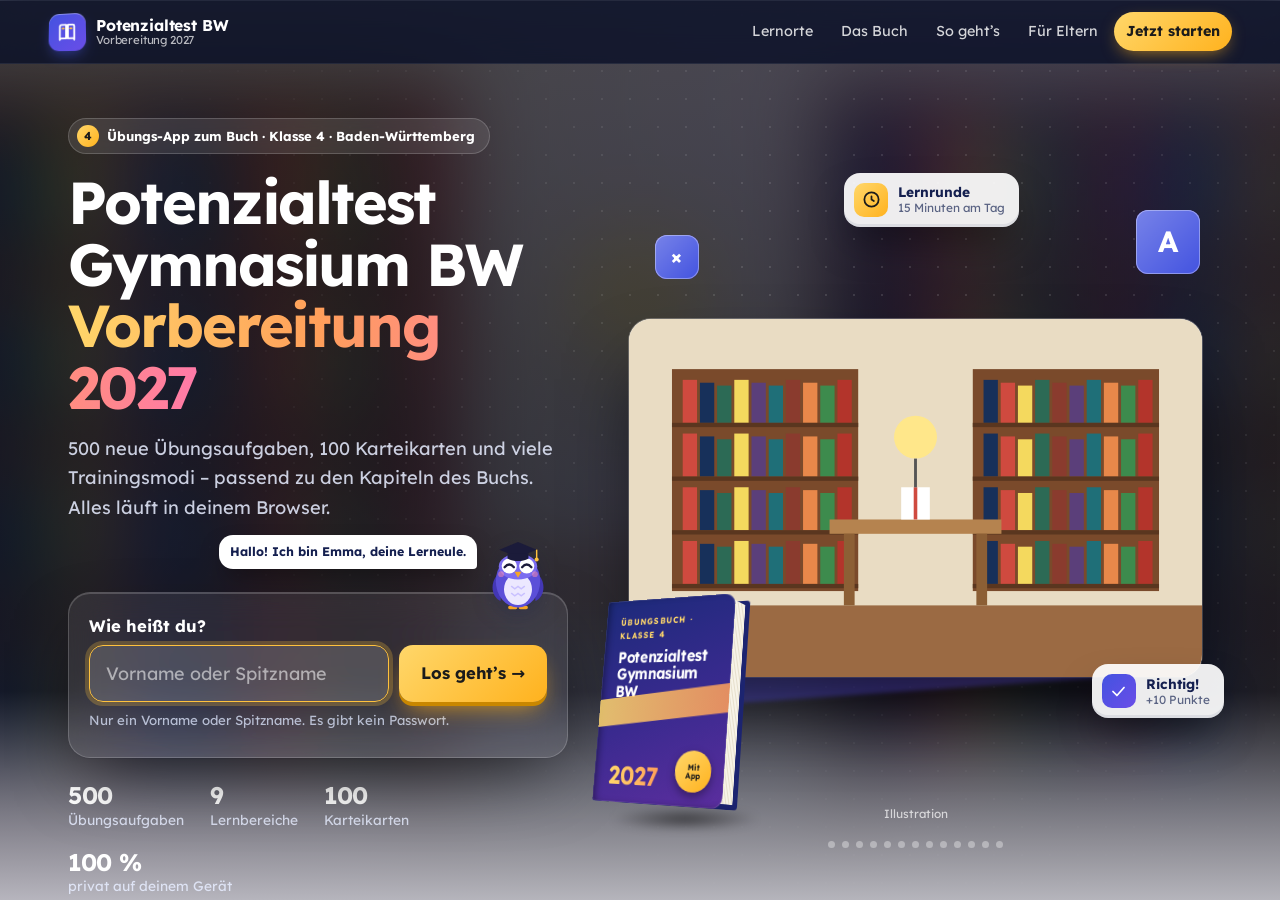
==== commit 4744c792: "Add mascot, sounds, learning journey and new game modes - Eule Emma mascot on landing, home, quiz fe" ====
--- a/index.html
+++ b/index.html
@@ -483,6 +483,200 @@
 :root[data-motion=off] *{animation:none!important;transition-duration:.01s!important}
 :root[data-motion=off] .rv{opacity:1;translate:none;transform:none}
 
+/* =====================================================================
+   Extras: Eule, Lernreise, Serie, Blitz, Duell, Würfel, Trophäen, Level-up, Urkunde
+   ===================================================================== */
+/* Eule Emma */
+.owl{display:block;width:72px;height:auto;flex:0 0 auto;overflow:visible;animation:owlbob 3.2s ease-in-out infinite;filter:drop-shadow(0 8px 10px rgba(20,31,79,.25))}
+.owl .pu{transform-box:fill-box;transform-origin:center;animation:blink 4.5s infinite}
+.owl .cap{transform-box:fill-box;transform-origin:50% 100%;animation:captilt 6s ease-in-out infinite}
+.owl-happy .wl{transform-box:fill-box;transform-origin:100% 0;animation:flapl .45s ease-in-out 4}
+.owl-happy .wr{transform-box:fill-box;transform-origin:0 0;animation:flapr .45s ease-in-out 4}
+.owl-happy{animation:owlhop .6s cubic-bezier(.3,1.6,.5,1) 2,owlbob 3.2s 1.2s ease-in-out infinite}
+.owl-sad{animation:owlbob 4.5s ease-in-out infinite}
+@keyframes owlbob{0%,100%{transform:translateY(0)}50%{transform:translateY(-5px)}}
+@keyframes owlhop{0%,100%{transform:translateY(0)}40%{transform:translateY(-14px) rotate(-4deg)}}
+@keyframes blink{0%,92%,100%{transform:scaleY(1)}95%{transform:scaleY(.1)}}
+@keyframes captilt{0%,100%{transform:rotate(0)}50%{transform:rotate(-5deg)}}
+@keyframes flapl{50%{transform:rotate(28deg)}}
+@keyframes flapr{50%{transform:rotate(-28deg)}}
+.owlsay{display:flex;gap:12px;align-items:flex-end;margin:10px 0 14px}
+.owlsay .owl{width:64px}
+.owlsay .bub{position:relative;background:var(--card);border:1px solid var(--line);border-radius:18px 18px 18px 4px;padding:10px 14px;font-weight:600;color:var(--ink);box-shadow:var(--shadow);max-width:34em;animation:bubin .5s cubic-bezier(.3,1.5,.5,1) both}
+@keyframes bubin{from{opacity:0;transform:scale(.6) translateY(10px);transform-origin:0 100%}}
+.owlsay.in-fb{margin:0 0 10px}
+.owlsay.in-fb .owl{width:52px}
+.owlsay.in-fb .bub{background:rgba(255,255,255,.85);color:#141f4f}
+:root[data-theme=dark] .owlsay.in-fb .bub{background:var(--card);color:var(--ink)}
+.owlsay.light .bub{background:#fff;color:#141f4f}
+.owlpeek{position:absolute;right:14px;top:-62px;display:flex;align-items:flex-start;gap:6px;pointer-events:none}
+.owlpeek .owl{width:70px}
+.owlpeek .bub{order:-1;margin-top:4px;background:#fff;color:#141f4f;font-size:.78rem;font-weight:700;padding:7px 11px;border-radius:14px 14px 4px 14px;box-shadow:0 10px 24px -8px rgba(0,0,0,.5);white-space:nowrap;animation:bubin .6s .8s cubic-bezier(.3,1.5,.5,1) both}
+@media(max-width:480px){.owlpeek{top:-50px}.owlpeek .owl{width:58px}}
+.panel{margin-top:70px}
+/* Begrüßung: Serie, Tagesziel, Eule */
+.art2{display:flex;align-items:center;gap:16px}
+.streak,.goal{display:flex;flex-direction:column;align-items:center;gap:2px;min-width:86px;padding:10px 8px;border-radius:18px;background:rgba(255,255,255,.12);border:1px solid rgba(255,255,255,.2);backdrop-filter:blur(6px)}
+.streak b{font-size:1.4rem;line-height:1;font-weight:800}
+.streak span,.goal span{font-size:.7rem;opacity:.85;text-align:center;line-height:1.2}
+.flame{position:relative;width:36px;height:46px;transform:scale(var(--fs,1));transform-origin:50% 100%;margin-bottom:4px}
+.flame i{position:absolute;left:50%;bottom:0;border-radius:50% 50% 50% 50%/60% 60% 40% 40%;transform-origin:50% 100%;animation:flick 1.2s ease-in-out infinite alternate}
+.flame i:nth-child(1){width:36px;height:46px;margin-left:-18px;background:radial-gradient(ellipse at 50% 80%,#ffd23f,#ff7a1a 55%,#e8452c);filter:drop-shadow(0 0 10px rgba(255,122,26,.8))}
+.flame i:nth-child(2){width:24px;height:32px;margin-left:-12px;background:radial-gradient(ellipse at 50% 80%,#fff3b0,#ffc23d);animation-duration:.9s;animation-delay:-.3s}
+.flame i:nth-child(3){width:12px;height:16px;margin-left:-6px;background:#fffbe6;animation-duration:.7s}
+@keyframes flick{0%{transform:scaleY(1) rotate(-3deg)}100%{transform:scaleY(1.1) rotate(3deg)}}
+.goal{position:relative}
+.goal svg{width:58px;height:58px;transform:rotate(-90deg)}
+.goal .g0,.bzt .g0{fill:none;stroke:rgba(255,255,255,.2);stroke-width:8}
+.goal .g1{fill:none;stroke:#ffc23d;stroke-width:8;stroke-linecap:round;transition:stroke-dashoffset 1.2s cubic-bezier(.2,.8,.2,1)}
+.goal .gt{position:absolute;top:28px;left:0;right:0;text-align:center;font-size:.72rem;transform:translateY(-50%)}
+.goal .gt b{font-size:1rem}
+.hello-owl .owl{width:84px}
+@media(max-width:600px){.hello .art2{display:flex;justify-content:flex-start;gap:10px;flex-wrap:wrap}.hello-owl .owl{width:62px}}
+/* Lernreise */
+.journey{margin:18px 0 6px;border-radius:24px;padding:16px 16px 6px;background:linear-gradient(180deg,color-mix(in srgb,var(--brand) 7%,var(--card)),var(--card));border:1px solid var(--line);box-shadow:var(--shadow)}
+.jhead{display:flex;align-items:baseline;justify-content:space-between;gap:10px;flex-wrap:wrap;padding:0 4px}
+.jhead h3{display:flex;align-items:center;gap:8px}
+.jhead h3 svg{width:22px;height:22px;stroke:var(--brand);fill:none;stroke-width:2;stroke-linecap:round;stroke-linejoin:round}
+.jr-wrap{overflow-x:auto;overflow-y:hidden;-webkit-overflow-scrolling:touch;margin:0 -6px;padding:0 6px}
+.jr{position:relative;min-width:860px;height:300px;perspective:1100px}
+.jr-plane{position:absolute;left:2%;right:2%;top:40px;bottom:10px;transform:rotateX(40deg);transform-style:preserve-3d;transform-origin:50% 70%;border-radius:28px;background:radial-gradient(ellipse at 30% 40%,color-mix(in srgb,var(--mint) 22%,transparent),transparent 60%),radial-gradient(ellipse at 80% 60%,color-mix(in srgb,var(--brand) 18%,transparent),transparent 60%),color-mix(in srgb,var(--soft) 70%,transparent);box-shadow:inset 0 0 0 1px color-mix(in srgb,var(--line) 70%,transparent),0 30px 40px -30px rgba(20,31,79,.5)}
+.jr-road{position:absolute;inset:0;width:100%;height:100%;overflow:visible}
+.jr-road path{fill:none;vector-effect:non-scaling-stroke;stroke-linecap:round}
+.jr-road .r1{stroke:color-mix(in srgb,var(--ink) 18%,var(--card));stroke-width:22}
+.jr-road .r2{stroke:var(--card);stroke-width:3;stroke-dasharray:10 10}
+.jr-pins{position:absolute;inset:0}
+.st{position:absolute;width:0;height:0;display:block;background:none;border:0;padding:0;cursor:pointer;color:var(--ink);font:inherit}
+.st .pin{position:absolute;left:0;top:0;transform:translate(-50%,-78%) scale(var(--sc,1))}
+.st .stl{position:absolute;left:0;top:calc(14px * var(--sc,1));transform:translateX(-50%)}
+.st.up .stl{top:auto;bottom:calc(52px * var(--sc,1))}
+.st-end{cursor:default}
+.st .pin{width:54px;height:54px;border-radius:50%;display:grid;place-items:center;background:conic-gradient(var(--c,var(--brand)) calc(var(--p,0)*1%),color-mix(in srgb,var(--line) 80%,transparent) 0);box-shadow:0 6px 0 color-mix(in srgb,var(--c,var(--brand)) 55%,#000 20%),0 14px 20px -8px rgba(20,31,79,.55);transition:transform .25s}
+.st .pin i{width:42px;height:42px;border-radius:50%;display:grid;place-items:center;background:var(--card);font-style:normal;font-weight:800;color:var(--c,var(--ink));font-size:1.05rem}
+.st:hover .pin{transform:translate(-50%,-90%) scale(calc(var(--sc,1) * 1.08))}
+.st-new .pin i{color:var(--mute)}
+.st-done .pin{background:var(--grad-gold);box-shadow:0 6px 0 var(--gold-d),0 14px 24px -8px rgba(240,164,0,.7)}
+.st-done .pin i{background:linear-gradient(160deg,#fff7d6,#ffe08a);color:#a86a00;font-size:1.3rem}
+.st .pin{transition:transform .25s}
+.st .pin.home,.st .pin.goal{background:var(--grad);box-shadow:0 6px 0 var(--brand-d),0 14px 20px -8px rgba(20,31,79,.55);width:60px;height:60px}
+.st .pin.goal{background:linear-gradient(135deg,#9aa3c9,#6b7396);box-shadow:0 6px 0 #4b5375}
+.st.lit .pin.goal{background:var(--grad-gold);box-shadow:0 6px 0 var(--gold-d),0 0 30px rgba(255,194,61,.8)}
+.st .pin svg{width:30px;height:30px;stroke:#fff;fill:none;stroke-width:2;stroke-linecap:round;stroke-linejoin:round}
+.st .stl{font-size:.68rem;font-weight:700;line-height:1.15;text-align:center;width:max-content;max-width:92px;background:color-mix(in srgb,var(--card) 88%,transparent);padding:3px 7px;border-radius:8px;box-shadow:0 2px 6px rgba(20,31,79,.12)}
+.st .stl small{display:block;font-weight:600;color:var(--mute);font-size:.68rem}
+.st .here{position:absolute;left:0;bottom:calc(46px * var(--sc,1));transform:translateX(-50%);z-index:2}
+.st.cur.up .stl{bottom:calc(98px * var(--sc,1))}
+.st .here .owl{width:46px}
+.st.cur .pin{animation:pulsepin 1.8s ease-in-out infinite}
+@keyframes pulsepin{50%{box-shadow:0 6px 0 color-mix(in srgb,var(--c,var(--brand)) 55%,#000 20%),0 0 0 10px color-mix(in srgb,var(--c,var(--brand)) 20%,transparent)}}
+.mode .b.new{background:var(--grad);color:#fff;box-shadow:0 2px 0 var(--brand-d)}
+.cubebtn{margin:4px 0 0}
+.cubebtn svg{width:18px;height:18px;stroke:currentColor;fill:none;stroke-width:2;stroke-linecap:round;stroke-linejoin:round}
+.btn svg{width:20px;height:20px;stroke:currentColor;fill:none;stroke-width:2;stroke-linecap:round;stroke-linejoin:round}
+/* Antwort-Erklärung klappt in 3D auf */
+.fb{transform-origin:50% 0;animation:fbflip .7s cubic-bezier(.2,.8,.2,1) both}
+@keyframes fbflip{from{opacity:0;transform:perspective(900px) rotateX(-75deg)}to{opacity:1;transform:none}}
+/* Blitz */
+.bzhead{display:flex;align-items:center;gap:14px;flex-wrap:wrap;margin-bottom:14px}
+.bzt{position:relative;width:86px;height:86px}
+.bzt svg{width:86px;height:86px;transform:rotate(-90deg)}
+.bzt .g0{stroke:var(--soft)}
+.bzt .g1{fill:none;stroke:var(--brand);stroke-width:8;stroke-linecap:round;transition:stroke-dashoffset .25s linear}
+.bzt .g1.low{stroke:var(--bad)}
+.bzt b{position:absolute;inset:0;display:grid;place-items:center;font-weight:800;font-size:1.15rem;color:var(--ink);font-variant-numeric:tabular-nums}
+.bzsc{padding:8px 16px;border-radius:16px;background:var(--card);border:1px solid var(--line);box-shadow:var(--shadow);text-align:center}
+.bzsc b{display:block;font-size:1.5rem;font-weight:800;color:var(--ink);line-height:1.1}
+.bzsc span{font-size:.75rem;color:var(--mute)}
+.bzhead .btn{margin-left:auto}
+.bzres{display:flex;align-items:center;gap:18px;padding:18px 22px;border-radius:22px;background:var(--grad);color:#fff;box-shadow:var(--shadow-lg);margin:8px 0 14px}
+.bzres.rec{background:linear-gradient(135deg,#ff9f1c,#ff6b57)}
+.bzres .bzbig{font-size:3.4rem;font-weight:800;letter-spacing:-.04em;line-height:1;text-shadow:0 4px 0 rgba(0,0,0,.15)}
+.bzres .owl{margin-left:auto;width:70px}
+/* Duell */
+.duset{display:grid;grid-template-columns:1fr auto 1fr;gap:14px;align-items:end;margin:8px 0}
+@media(max-width:560px){.duset{grid-template-columns:1fr}.duset .vs3d{justify-self:center}}
+.vs3d{width:62px;height:62px;border-radius:18px;display:grid;place-items:center;font-weight:900;font-size:1.3rem;color:#fff;background:linear-gradient(135deg,#ff6b57,#7a4bd8);box-shadow:0 5px 0 #4a2a9a,0 14px 24px -8px rgba(122,75,216,.7);transform:perspective(300px) rotateX(14deg) rotate(-6deg);letter-spacing:-.04em}
+.vs3d.sm{width:48px;height:48px;font-size:1rem;border-radius:14px}
+.duboard{display:grid;grid-template-columns:1fr auto 1fr;gap:12px;align-items:center;margin-bottom:12px}
+.dup{padding:12px 16px;border-radius:18px;background:var(--card);border:2px solid var(--line);box-shadow:var(--shadow);display:flex;justify-content:space-between;align-items:center;gap:8px;transition:all .3s;min-width:0}
+.dup span{font-weight:700;overflow:hidden;text-overflow:ellipsis;white-space:nowrap}
+.dup b{font-size:1.8rem;font-weight:800;color:var(--ink)}
+.dup.on{border-color:var(--brand);box-shadow:0 0 0 4px color-mix(in srgb,var(--brand) 20%,transparent),var(--shadow);transform:translateY(-3px)}
+.duend{text-align:center;padding:20px 0}
+.duend .owl{width:110px;margin:0 auto}
+.duend p{font-size:2rem;font-weight:800;color:var(--ink);margin:4px 0 10px}
+/* 3D-Würfel */
+.cw{--s:84px;margin:10px 0}
+.cw-net{display:grid;grid-template-columns:repeat(4,46px);grid-template-rows:repeat(3,46px);gap:4px;justify-content:center;margin:0 auto 6px}
+.cn{width:46px!important;height:46px;padding:0!important;text-align:center;font-weight:800;font-size:1.15rem!important;border-radius:10px!important}
+.cn-U{grid-column:2;grid-row:1}.cn-L{grid-column:1;grid-row:2}.cn-F{grid-column:2;grid-row:2}.cn-R{grid-column:3;grid-row:2}.cn-B{grid-column:4;grid-row:2}.cn-D{grid-column:2;grid-row:3}
+.cw-stage{height:calc(var(--s)*3.6);display:grid;place-items:center;perspective:900px;cursor:grab;touch-action:none;user-select:none}
+.cw-stage:active{cursor:grabbing}
+.cw-rot{position:relative;width:var(--s);height:var(--s);transform-style:preserve-3d;transform-origin:50% 50% calc(var(--s) / -2);transform:translateX(calc(var(--s) * -.5)) rotateX(var(--rx)) rotateY(var(--ry))}
+.cf{position:absolute;width:var(--s);height:var(--s);transform-style:preserve-3d;transition:transform .9s cubic-bezier(.4,.1,.2,1)}
+.cf>span{position:absolute;inset:0;display:grid;place-items:center;font-size:2.1rem;font-weight:800;color:#fff;border-radius:10px;box-shadow:inset 0 0 0 2px rgba(255,255,255,.45);background:linear-gradient(135deg,rgba(255,255,255,.25),rgba(255,255,255,0)),var(--fc)}
+.cf-F{left:0;top:0;--fc:#4353e0}
+.cf-U{left:0;top:calc(var(--s) * -1);transform-origin:50% 100%;--fc:#ff6b57}
+.cf-D{left:0;top:var(--s);transform-origin:50% 0;--fc:#14b88a}
+.cf-L{left:calc(var(--s) * -1);top:0;transform-origin:100% 50%;--fc:#e8a317}
+.cf-R{left:var(--s);top:0;transform-origin:0 50%;--fc:#7a4bd8}
+.cf-B{left:var(--s);top:0;transform-origin:0 50%;--fc:#0b8597}
+.folded .cf-U{transform:rotateX(90deg)}
+.folded .cf-D{transform:rotateX(-90deg)}
+.folded .cf-L{transform:rotateY(-90deg)}
+.folded .cf-R{transform:rotateY(90deg)}
+.folded .cf-B{transform:rotateY(90deg)}
+.cw-rot.folded{transform:translateX(0) rotateX(var(--rx)) rotateY(var(--ry))}
+.cw-rot{transition:transform .5s cubic-bezier(.2,.8,.2,1)}
+.cw-opp{text-align:center;min-height:1.4em}
+/* Trophäen-Raum */
+.trophy{margin:10px 0 18px}
+.trophy.empty{padding:10px 0}
+.tr-stage{position:relative;height:270px;perspective:1300px;display:grid;place-items:center;cursor:grab;touch-action:pan-y;user-select:none;overflow:hidden;border-radius:24px;background:radial-gradient(ellipse at 50% 100%,color-mix(in srgb,var(--gold) 22%,transparent),transparent 60%),linear-gradient(180deg,color-mix(in srgb,var(--brand) 8%,var(--card)),var(--card));border:1px solid var(--line)}
+.tr-ring{position:relative;width:120px;height:150px;transform-style:preserve-3d}
+.tr-it{position:absolute;inset:0;will-change:transform;display:flex;flex-direction:column;align-items:center;justify-content:flex-end;gap:6px}
+.tr-it .cup{width:84px;height:84px;border-radius:50%;display:grid;place-items:center;background:radial-gradient(circle at 35% 30%,#fff3c4,#ffc23d 50%,#d99a00);box-shadow:0 6px 0 #b07c00,0 16px 26px -8px rgba(176,124,0,.6)}
+.tr-it .cup svg{width:44px;height:44px;stroke:#5a3b00;fill:#ffe9a8;stroke-width:1.6;stroke-linecap:round;stroke-linejoin:round}
+.tr-it b{font-size:.8rem;color:var(--ink);background:var(--card);padding:3px 9px;border-radius:999px;box-shadow:var(--shadow);white-space:nowrap}
+.tr-base{position:absolute;left:12%;right:12%;bottom:16px;height:30px;border-radius:50%;background:radial-gradient(ellipse,rgba(20,31,79,.25),transparent 70%)}
+/* Level-up */
+.lvup{position:fixed;inset:0;z-index:97;display:grid;place-items:center;padding:16px;background:rgba(8,12,32,.72);backdrop-filter:blur(10px);-webkit-backdrop-filter:blur(10px);animation:fade .3s}
+.lvbox{text-align:center;color:#fff;max-width:420px}
+.lvbox h2{color:#fff;font-size:2.4rem;margin:0}
+.lvk{margin:16px 0 0;font-weight:700;color:#ffd76a;letter-spacing:.08em;text-transform:uppercase;font-size:.85rem}
+.lvs{color:rgba(231,236,255,.8)}
+.lvbox .owlsay{justify-content:center}
+.medal3d{width:170px;height:170px;margin:0 auto;position:relative;transform-style:preserve-3d;animation:medalspin 2.6s cubic-bezier(.2,.8,.2,1) both,medalfloat 4s 2.6s ease-in-out infinite}
+.medal3d>div{position:absolute;inset:0;border-radius:50%;display:grid;place-items:center;align-content:center;gap:2px;background:radial-gradient(circle at 35% 30%,#fff3c4,#ffc23d 50%,#d99a00);box-shadow:inset 0 0 0 10px rgba(255,255,255,.35),0 0 70px rgba(255,194,61,.6);backface-visibility:hidden;-webkit-backface-visibility:hidden;color:#5a3b00}
+.medal3d .front svg{width:58px;height:58px;stroke:#5a3b00;fill:#fff1c2;stroke-width:1.4}
+.medal3d .front b{font-size:1rem;font-weight:800}
+.medal3d .back{transform:rotateY(180deg)}
+.medal3d .back .owl{width:100px}
+@keyframes medalspin{from{transform:rotateY(-1080deg) scale(.2)}to{transform:rotateY(0) scale(1)}}
+@keyframes medalfloat{0%,100%{transform:translateY(0) rotateY(0)}50%{transform:translateY(-10px) rotateY(20deg)}}
+/* Wochenbericht */
+.wchart{width:100%;height:auto;display:block}
+.card.wk .btn{margin-top:4px}
+/* Urkunde */
+.cert{position:relative;border:10px double #c9a227;border-radius:10px;padding:30px 26px 22px;text-align:center;color:#1b2242;font-family:var(--serif);background:radial-gradient(circle at 50% 0%,#fffbea,#fff8e1 60%,#fdf1cc);box-shadow:inset 0 0 0 2px #e9d58a;-webkit-print-color-adjust:exact;print-color-adjust:exact}
+.cert .ct1{font-family:var(--sans);letter-spacing:.4em;text-transform:uppercase;font-size:.8rem;color:#8a6d00;font-weight:700}
+.cert h1{font-family:var(--serif);font-size:2rem;color:#141f4f;margin:6px 0 10px;letter-spacing:-.01em;padding:0 56px}
+@media(max-width:520px){.cert h1{font-size:1.5rem;padding:0 40px}.cert .cseal{width:44px;height:44px;right:10px;top:10px}}
+.cert p{margin:6px 0}
+.cert .cnm{font-size:2rem;font-weight:700;color:#141f4f;border-bottom:2px solid #c9a227;display:inline-block;padding:0 24px 4px;margin:8px 0}
+.cert .cseal{position:absolute;right:18px;top:18px;width:56px;height:56px;border-radius:50%;display:grid;place-items:center;font-size:1.6rem;color:#5a3b00;background:radial-gradient(circle at 35% 30%,#fff3c4,#ffc23d 50%,#d99a00);box-shadow:0 0 0 4px #fff,0 0 0 6px #c9a227}
+.cert .cfoot{display:flex;justify-content:space-between;align-items:flex-end;margin-top:16px;font-family:var(--sans);font-size:.85rem}
+.cert .cfoot small{color:#8a7a50}
+.cert .cowl .owl{width:64px;animation:none}
+.cert .cdis{font-family:var(--sans);font-size:.7rem;color:#8a7a50;margin-top:12px}
+@media print{
+  #printReport .cert{margin:30pt auto;max-width:640px}
+  #printReport .cert h1{font-size:28pt;color:#141f4f}
+  #printReport .cert .owl{animation:none}
+  #printReport .wchart{max-width:640px}
+}
+@media(prefers-reduced-motion:reduce){.owl,.owl *{animation:none!important}}
+
 </style>
 </head>
 <body>
@@ -1758,6 +1952,369 @@
   renderKnown=function(){origKnown();$$('#known button').forEach(b=>b.dataset.i=(b.dataset.n||'?').charAt(0).toUpperCase())};
 })();
 buildLanding();
+/* ===== Extras: Eule Emma, Töne, Lernreise, Serie, Blitz, Duell, 3D-Würfel, Trophäen, Level-up, Wochenbericht, Urkunde ===== */
+Object.assign(IC,{
+ blitz:'<path d="M13 2L4 14h7l-1 8 9-12h-7z"/>',
+ duel:'<path d="M14.5 17.5L3 6V3h3l11.5 11.5M13 19l6-6M16 16l4 4M19 21l2-2M9.5 17.5L21 6V3h-3L6.5 14.5M11 19l-6-6M8 16l-4 4M5 21l-2-2"/>',
+ cube:'<path d="M21 16V8l-9-5-9 5v8l9 5z"/><path d="M3.3 7L12 12l8.7-5M12 22V12"/>',
+ map:'<path d="M9 4L3 6v14l6-2 6 2 6-2V4l-6 2z"/><path d="M9 4v14M15 6v14"/>',
+ trophy:'<path d="M8 21h8M12 17v4M7 4h10v5a5 5 0 0 1-10 0z"/><path d="M17 5h3v2a3 3 0 0 1-3 3M7 5H4v2a3 3 0 0 0 3 3"/>',
+ week:'<path d="M3 3v18h18"/><path d="M7 15v3M11 11v7M15 7v11M19 12v6"/>',
+ mute:'<path d="M4 9v6h4l5 4V5L8 9z"/><path d="M17 9l5 6M22 9l-5 6"/>',
+ cert:'<circle cx="12" cy="9" r="5"/><path d="M9 13.5L7.5 21l4.5-2.5 4.5 2.5-1.5-7.5"/>'
+});
+if(SET.sound==null)SET.sound=1;
+
+/* --- Eule Emma (Maskottchen) --- */
+function owl(mood,cls){
+  mood=mood||'idle';
+  let eyes;
+  if(mood==='happy')eyes='<circle cx="45" cy="60" r="13" fill="#fff"/><circle cx="75" cy="60" r="13" fill="#fff"/><path d="M37 62q8-9 16 0M67 62q8-9 16 0" stroke="#1b1b3a" stroke-width="4" fill="none" stroke-linecap="round"/>';
+  else{const dx=mood==='think'?3:0,dy=mood==='think'?-3:mood==='sad'?3:0;
+    eyes='<circle cx="45" cy="60" r="13" fill="#fff"/><circle cx="75" cy="60" r="13" fill="#fff"/><g class="pu"><circle cx="'+(45+dx)+'" cy="'+(61+dy)+'" r="6.5" fill="#1b1b3a"/><circle cx="'+(75+dx)+'" cy="'+(61+dy)+'" r="6.5" fill="#1b1b3a"/><circle cx="'+(47+dx)+'" cy="'+(58+dy)+'" r="2" fill="#fff"/><circle cx="'+(77+dx)+'" cy="'+(58+dy)+'" r="2" fill="#fff"/></g>'
+    +(mood==='sad'?'<path d="M33 45l14 4M87 45l-14 4" stroke="#2a2170" stroke-width="3.5" stroke-linecap="round"/>':'')}
+  return '<svg class="owl owl-'+mood+(cls?' '+cls:'')+'" viewBox="0 0 120 140" aria-hidden="true">'
+  +'<path d="M46 131h10M64 131h10" stroke="#f5a524" stroke-width="6" stroke-linecap="round"/>'
+  +'<g class="wl"><path d="M24 76c-12 14-10 36 6 44 2-16 1-31-6-44z" fill="#4337b5"/></g><g class="wr"><path d="M96 76c12 14 10 36-6 44-2-16-1-31 6-44z" fill="#4337b5"/></g>'
+  +'<ellipse cx="60" cy="86" rx="38" ry="45" fill="#5b4fd8"/>'
+  +'<ellipse cx="60" cy="100" rx="24" ry="27" fill="#ece8ff"/><path d="M49 95l5.5 4 5.5-4 5.5 4 5.5-4M49 107l5.5 4 5.5-4 5.5 4 5.5-4" stroke="#c9c1ff" stroke-width="2.5" fill="none" stroke-linecap="round"/>'
+  +'<ellipse cx="60" cy="61" rx="33" ry="22" fill="#7b6cf0"/>'+eyes
+  +'<path d="M54 70l6 10 6-10z" fill="#f5a524"/><circle cx="31" cy="74" r="5" fill="#ff8fb1" opacity=".5"/><circle cx="89" cy="74" r="5" fill="#ff8fb1" opacity=".5"/>'
+  +'<g class="cap"><path d="M28 32l32-13 32 13-32 13z" fill="#1b1b3a"/><path d="M42 38v9c11 6 25 6 36 0v-9" fill="#1b1b3a"/><path d="M92 32v15" stroke="#ffc23d" stroke-width="2.5"/><circle cx="92" cy="49" r="3.5" fill="#ffc23d"/></g>'
+  +'</svg>'}
+const OWL={
+ ok:['Super gemacht!','Klasse – genau richtig!','Stark! Weiter so!','Du denkst wie ein Profi!','Richtig! Ich bin stolz auf dich.','Juhu, das sitzt!'],
+ bad:['Nicht schlimm – aus Fehlern lernt man am meisten.','Fast! Lies die Erklärung, dann klappt es beim nächsten Mal.','Kopf hoch! Diese Aufgabe kommt bald noch einmal.','Fehler sind Lernchancen. Du schaffst das!'],
+ hint:['Ich hab einen Tipp für dich!','Schau mal, so kannst du vorgehen:','Ganz ruhig – Schritt für Schritt.']
+};
+function owlSay(mood,text,cls){return '<div class="owlsay '+(cls||'')+'">'+owl(mood)+'<div class="bub">'+esc(text)+'</div></div>'}
+
+/* --- Töne (Web Audio, ohne Dateien) --- */
+const SND={ctx:null,
+ play(type){
+  if(!SET.sound)return;
+  try{
+    if(!this.ctx)this.ctx=new (window.AudioContext||window.webkitAudioContext)();
+    const c=this.ctx;if(c.state==='suspended')c.resume();const t=c.currentTime;
+    const tone=(f,st,d,typ,vol,f2)=>{const o=c.createOscillator(),g=c.createGain();o.type=typ||'sine';o.frequency.setValueAtTime(f,t+st);if(f2)o.frequency.exponentialRampToValueAtTime(f2,t+st+d);
+      g.gain.setValueAtTime(0,t+st);g.gain.linearRampToValueAtTime(vol||.1,t+st+.012);g.gain.exponentialRampToValueAtTime(.0001,t+st+d);o.connect(g);g.connect(c.destination);o.start(t+st);o.stop(t+st+d+.05)};
+    if(type==='click')tone(900,0,.05,'triangle',.035);
+    else if(type==='ok'){[523,659,784].forEach((f,i)=>tone(f,i*.08,.28,'triangle',.11));tone(1047,.24,.45,'sine',.07)}
+    else if(type==='bad'){tone(330,0,.2,'sine',.09);tone(247,.15,.35,'sine',.09)}
+    else if(type==='flip')tone(420,0,.16,'sine',.05,900);
+    else if(type==='tick')tone(1250,0,.04,'square',.025);
+    else if(type==='fan'){[523,659,784,1047].forEach((f,i)=>tone(f,i*.12,.3,'triangle',.1));[523,659,784,1047].forEach(f=>tone(f,.52,.9,'sine',.05))}
+    else if(type==='level'){[392,440,523,587,659,784,880,1047].forEach((f,i)=>tone(f,i*.07,.25,'triangle',.08));[523,659,784,1047].forEach(f=>tone(f,.62,1.1,'sine',.05))}
+  }catch(e){}
+ }};
+document.addEventListener('pointerdown',e=>{if(e.target.closest&&e.target.closest('.btn,.chip,.mode,.ibtn,.nav button,.tabs button,.st,.opt:not([disabled])'))SND.play('click')},true);
+document.addEventListener('click',e=>{if(e.target.closest&&e.target.closest('.fci'))SND.play('flip')},true);
+function sndBtnHTML(){return ico(SET.sound?'speak':'mute')}
+ACT.sndToggle=()=>{SET.sound=SET.sound?0:1;saveSet();const b=$('#sndBtn');if(b){b.innerHTML=sndBtnHTML();b.setAttribute('aria-pressed',String(!!SET.sound))}toast(SET.sound?'Töne an':'Töne aus',1500);SND.play('ok')};
+ACT.setSound=el=>{SET.sound=el.checked?1:0;saveSet();const b=$('#sndBtn');if(b)b.innerHTML=sndBtnHTML();setTimeout(setr,0)};
+(function(){
+  const o=ACT.openSettings;
+  ACT.openSettings=function(){o.apply(this,arguments);const m=$('.mbox [data-act="setMotion"]');if(m)m.closest('label').insertAdjacentHTML('afterend','<label class="row" style="gap:10px;margin-top:6px"><input type="checkbox" data-act="setSound" style="width:22px;height:22px"'+(SET.sound?' checked':'')+'> Töne und Soundeffekte</label>')};
+  // Kontrollkästchen neu zeichnen, damit der Haken zum gespeicherten Wert passt
+  ['setContrast','setMotion'].forEach(k=>{const f=ACT[k];ACT[k]=function(el){f(el);setTimeout(setr,0)}});
+})();
+
+/* --- Level-up --- */
+function lvCheck(){
+  if(!U)return;const n=level().name;
+  if(U.lvSeen==null){U.lvSeen=n;save();return}
+  if(n!==U.lvSeen){U.lvSeen=n;save();showLevelUp(n)}
+}
+function showLevelUp(name){
+  const lv=level();
+  const d=document.createElement('div');d.className='lvup';d.setAttribute('role','dialog');d.setAttribute('aria-label','Neues Level');
+  d.innerHTML='<div class="lvbox"><div class="medal3d"><div class="front">'+ico('star')+'<b>'+esc(name)+'</b></div><div class="back">'+owl('happy')+'</div></div><p class="lvk">Neues Level erreicht!</p><h2>'+esc(name)+'</h2><p class="lvs">'+U.xp+' Punkte'+(lv.next?' · nächstes Level ab '+lv.next:'')+'</p>'+owlSay('happy','Wow, '+U.name+'! Du wirst immer besser.','light')+'<button class="btn" data-lv="x">Weiter</button></div>';
+  document.body.appendChild(d);
+  const close=()=>{d.remove();document.removeEventListener('keydown',kd)};const kd=e=>{if(e.key==='Escape')close()};
+  d.addEventListener('click',e=>{if(e.target===d||e.target.closest('[data-lv]'))close()});document.addEventListener('keydown',kd);
+  $('[data-lv]',d).focus();SND.play('level');
+  setTimeout(()=>{confetti(innerWidth/2,innerHeight*.4,120,1.6)},300);
+}
+
+/* --- Lernreise, Serie und Tagesziel auf der Startübersicht --- */
+function todaySec(){const k=dkey();return U.ses.filter(s=>dkey(new Date(s.ts))===k).reduce((x,s)=>x+(s.sec||0),0)}
+function areaMastery(a){const qs=QS.filter(q=>q.a===a);const ok=qs.filter(q=>U.s[q.id]&&U.s[q.id].c>0).length;return{ok,total:qs.length,m:qs.length?ok/qs.length:0}}
+function journeyHTML(){
+  const nodes=[{t:'start'}].concat(AK.map(a=>({t:'st',a}))).concat([{t:'goal'}]);
+  const N=nodes.length;const pts=nodes.map((n,i)=>({x:5+i*(90/(N-1)),y:52+30*Math.sin(i*1.05+.4)}));
+  let cur=-1;const ms=AK.map(a=>areaMastery(a));ms.forEach((m,i)=>{if(cur<0&&m.m<.8)cur=i});
+  const allDone=cur<0;
+  let d='M'+pts[0].x+' '+pts[0].y;for(let i=1;i<N;i++){const p=pts[i-1],q=pts[i],mx=(p.x+q.x)/2;d+=' C'+mx+' '+p.y+' '+mx+' '+q.y+' '+q.x+' '+q.y}
+  let h='<section class="journey" aria-label="Deine Lernreise"><div class="jhead"><h3>'+ico('map')+' Deine Lernreise</h3><span class="small mute">Tippe auf eine Station, um diesen Bereich zu üben.</span></div><div class="jr-wrap"><div class="jr"><div class="jr-plane">'
+  +'<svg class="jr-road" viewBox="0 0 100 100" preserveAspectRatio="none" aria-hidden="true"><path d="'+d+'" class="r1"/><path d="'+d+'" class="r2"/></svg></div><div class="jr-pins">';
+  nodes.forEach((n,i)=>{const p=pts[i];const pos='data-x="'+p.x.toFixed(2)+'" data-y="'+p.y.toFixed(2)+'"';const up=i%2?' up':'';
+    if(n.t==='start')h+='<div class="st st-end'+up+'" '+pos+'><span class="pin home"><svg viewBox="0 0 24 24"><path d="M3 11l9-7 9 7v9H3z"/><path d="M9 20v-6h6v6"/></svg></span><span class="stl">Grundschule</span></div>';
+    else if(n.t==='goal')h+='<div class="st st-end'+up+(allDone?' lit':'')+'" '+pos+'><span class="pin goal"><svg viewBox="0 0 24 24"><path d="M2 9l10-5 10 5-10 5z"/><path d="M6 11v5c3 2 9 2 12 0v-5M22 9v6"/></svg></span><span class="stl">Gymnasium</span></div>';
+    else{const A=AREAS[n.a],m=ms[i-1];const st=m.m>=.8?'done':m.m>0?'go':'new';
+      h+='<button class="st st-'+st+up+(i-1===cur?' cur':'')+'" '+pos+' style="--c:'+A.c+';--p:'+Math.round(m.m*100)+'" data-act="jrGo" data-a="'+n.a+'" aria-label="'+esc(A.n)+', Kapitel '+A.ch+', '+m.ok+' von '+m.total+' Aufgaben gelöst">'
+      +(i-1===cur?'<span class="here">'+owl('idle')+'</span>':'')
+      +'<span class="pin"><i>'+(st==='done'?'★':A.ch)+'</i></span><span class="stl">'+esc(A.n)+'<small>'+Math.round(m.m*100)+' %</small></span></button>'}});
+  return h+'</div></div></div></section>';
+}
+/* Stationen an die per 3D-Projektion berechneten Punkte der geneigten Ebene setzen */
+function layoutJourney(root){
+  const jr=root&&$('.jr',root);if(!jr)return;
+  const W=jr.clientWidth,H=jr.clientHeight,P=1100,a=40*Math.PI/180;
+  const pl=.02*W,pw=.96*W,pt=40,ph=H-50,oy=.7*ph;
+  $$('.st',jr).forEach(el=>{const px=pw*(+el.dataset.x)/100,py=ph*(+el.dataset.y)/100;
+    const Y=py-oy,Z=Y*Math.sin(a),x=pl+px,y=pt+oy+Y*Math.cos(a),sc=P/(P-Z);
+    el.style.left=(W/2+(x-W/2)*sc).toFixed(1)+'px';el.style.top=(H/2+(y-H/2)*sc).toFixed(1)+'px';el.style.setProperty('--sc',sc.toFixed(3))});
+}
+window.addEventListener('resize',()=>{if(CUR==='home')layoutJourney($('#view'))});
+ACT.jrGo=el=>{const a=el.dataset.a;resetLive();startSession({kind:'practice',title:AREAS[a].n,areas:[a],list:pickQs(10,{areas:[a],tier:'adapt'}),immediate:true,hints:true})};
+function streakHTML(){
+  const s=U.sd.n||0,sec=todaySec(),goal=900,p=Math.min(1,sec/goal),r=34,C=2*Math.PI*r;
+  const sc=(1+Math.min(s,14)*.04).toFixed(2);
+  return '<div class="streak" title="Tage in Folge"><div class="flame" style="--fs:'+sc+'"><i></i><i></i><i></i></div><b>'+s+'</b><span>'+(s===1?'Tag':'Tage')+' in Folge</span></div>'
+  +'<div class="goal" title="Tagesziel: 15 Minuten"><svg viewBox="0 0 80 80"><circle cx="40" cy="40" r="'+r+'" class="g0"/><circle cx="40" cy="40" r="'+r+'" class="g1" style="stroke-dasharray:'+C.toFixed(1)+';stroke-dashoffset:'+(C*(1-p)).toFixed(1)+'"/></svg><div class="gt"><b>'+Math.min(15,Math.floor(sec/60))+'</b>/15</div><span>'+(p>=1?'Tagesziel geschafft!':'Min. heute')+'</span></div>'
+  +'<div class="hello-owl">'+owl(p>=1?'happy':'idle')+'</div>';
+}
+const EXTRA_MODES=[
+ ['blitz','Blitz-Challenge','3 Minuten – so viele richtige wie möglich','blitz','var(--c3)'],
+ ['duel','Duell','Zu zweit abwechselnd antworten','duel','var(--c5)'],
+ ['cube','3D-Würfel','Würfelnetze falten und drehen','cube','var(--c6)']
+];
+
+/* --- Blitz-Challenge --- */
+const BZ={g:null,last:null};
+function bzList(){return shuffle(QS.filter(q=>q.p==null&&!q.g&&q.t!=='h'))}
+V.blitz=function(v){
+  if(BZ.g&&BZ.g.live){renderBz(v);setTimer(bzTick,200);return}
+  const b=U.blitz||{best:0,runs:0};const L=BZ.last;
+  let h=backBtn()+'<h2>Blitz-Challenge</h2>';
+  if(L){h+='<div class="bzres'+(L.rec?' rec':'')+'"><div class="bzbig">'+L.c+'</div><div><b>'+(L.rec?'Neuer Rekord!':'Geschafft!')+'</b><br>'+L.c+' richtig von '+L.n+' in 3 Minuten.</div>'+owl(L.rec?'happy':'idle')+'</div>'}
+  else h+=owlSay('idle','Bereit? Du hast 3 Minuten. Beantworte so viele Aufgaben richtig, wie du kannst!');
+  h+='<div class="stats"><div class="stat"><b>'+b.best+'</b><span>Rekord</span></div><div class="stat"><b>'+b.runs+'</b><span>Runden gespielt</span></div></div>'
+   +'<p class="small mute">Leichte und mittlere Aufgaben ohne Lesetexte. Die Antworten zählen auch für deine Statistik. Tasten 1–4 oder A–D funktionieren.</p>'
+   +'<div class="row"><button class="btn" data-act="bzGo">'+ico('blitz')+' '+(L?'Nochmal spielen':'Los geht’s')+'</button></div>';
+  v.innerHTML=h;
+};
+ACT.bzGo=()=>{const list=bzList();const now=Date.now();BZ.last=null;BZ.g={live:true,list,i:0,ord:null,c:0,n:0,t0:now,end:now+180000,qs:now,lock:false,lastS:-1};go('blitz')};
+function renderBz(v){
+  const g=BZ.g;v=v||$('#view');const q=g.list[g.i%g.list.length];g.ord=q.ns?[0,1,2,3]:shuffle([0,1,2,3]);g.qs=Date.now();g.lock=false;const a=AREAS[q.a];
+  v.innerHTML='<div class="bzhead"><div class="bzt" id="bzT"><svg viewBox="0 0 80 80"><circle cx="40" cy="40" r="34" class="g0"/><circle cx="40" cy="40" r="34" class="g1" id="bzRing"/></svg><b id="bzS">3:00</b></div><div class="bzsc"><b id="bzC">'+g.c+'</b><span>richtig</span></div><div class="bzsc"><b>'+g.n+'</b><span>beantwortet</span></div><button class="btn ghost sm" data-act="bzQuit">Beenden</button></div>'
+   +'<span class="tag" style="color:'+a.c+'">'+esc(a.n)+'</span><div class="stem">'+esc(q.q)+'</div><div class="opts">'
+   +g.ord.map((oi,i)=>'<button class="opt" data-act="bzPick" data-i="'+i+'"><span class="ltr">'+'ABCD'[i]+'</span><span>'+esc(q.o[oi])+'</span></button>').join('')+'</div>';
+  v.classList.remove('qin');void v.offsetWidth;if(fx.motion())v.classList.add('qin');
+  bzTick();
+}
+function bzTick(){
+  const g=BZ.g;if(!g||!g.live)return;const left=Math.max(0,g.end-Date.now());const s=Math.ceil(left/1000);
+  const el=$('#bzS');if(el)el.textContent=fmtT(s*1000);
+  const r=$('#bzRing');if(r){const C=2*Math.PI*34;r.style.strokeDasharray=C.toFixed(1);r.style.strokeDashoffset=(C*(1-left/180000)).toFixed(1);r.classList.toggle('low',s<=10)}
+  if(s<=10&&s>0&&s!==g.lastS){g.lastS=s;SND.play('tick')}
+  if(left<=0)bzEnd();
+}
+ACT.bzPick=el=>{
+  const g=BZ.g;if(!g||!g.live||g.lock)return;g.lock=true;
+  const q=g.list[g.i%g.list.length];const i=+el.dataset.i;const ok=g.ord[i]===cIdx(q);
+  record(q,ok,Date.now()-g.qs);g.n++;if(ok)g.c++;
+  el.classList.add(ok?'right':'wrong');if(!ok){const r=$('.opt[data-i="'+g.ord.indexOf(cIdx(q))+'"]');r&&r.classList.add('right')}
+  $$('.opt').forEach(b=>b.disabled=true);SND.play(ok?'ok':'bad');if(ok)burstAt(el,14);
+  const c=$('#bzC');if(c)c.textContent=g.c;
+  setTimer(()=>{if(!g.live)return;g.i++;if(g.i>=g.list.length){g.list=bzList();g.i=0}renderBz()},ok?380:1100,true);
+};
+ACT.bzQuit=()=>{if(confirm('Blitz-Challenge beenden?'))bzEnd()};
+function bzEnd(){
+  const g=BZ.g;if(!g||!g.live)return;g.live=false;clearTimers();
+  const b=U.blitz||(U.blitz={best:0,runs:0});b.runs++;const rec=g.c>b.best&&g.c>0;if(rec)b.best=g.c;
+  U.ses.push({ts:Date.now(),k:'blitz',n:g.n,c:g.c,sec:Math.round(Math.min(180000,Date.now()-g.t0)/1000),a:null});if(U.ses.length>300)U.ses.shift();
+  U.xp+=5;checkBadges();save(true);BZ.last={c:g.c,n:g.n,rec};
+  V.blitz($('#view'));SND.play(rec?'fan':'ok');if(rec)setTimeout(()=>confetti(innerWidth/2,innerHeight*.3,110,1.4),200);lvCheck();
+}
+
+/* --- Duell zu zweit --- */
+const DU={cfg:{n:5},g:null};
+V.duel=function(v){
+  const g=DU.g;if(g&&g.live){renderDuel(v);return}
+  v.innerHTML=backBtn()+'<h2>Duell</h2>'+owlSay('idle','Wer schafft mehr? Ihr antwortet abwechselnd an diesem Gerät. Das Duell zählt nicht zur Statistik.')
+   +'<div class="duset"><div><label class="lbl" for="du1">Spieler 1</label><input type="text" id="du1" maxlength="24" value="'+esc(U.name)+'"></div><div class="vs3d" aria-hidden="true">VS</div><div><label class="lbl" for="du2">Spieler 2</label><input type="text" id="du2" maxlength="24" placeholder="z. B. Geschwister oder Freund"></div></div>'
+   +'<span class="lbl">Fragen pro Spieler</span>'+chipsOne([[3,'3'],[5,'5'],[10,'10']],DU.cfg.n,'duN')
+   +'<div class="row"><button class="btn" data-act="duGo">'+ico('duel')+' Duell starten</button></div>';
+};
+ACT.duN=el=>{DU.cfg.n=+el.dataset.v;const a=$('#du1').value,b=$('#du2').value;V.duel($('#view'));$('#du1').value=a;$('#du2').value=b};
+ACT.duGo=()=>{
+  const p1=($('#du1').value||'').trim()||'Spieler 1',p2=($('#du2').value||'').trim()||'Spieler 2';const n=DU.cfg.n;
+  const list=shuffle(QS.filter(q=>q.p==null&&!q.g&&q.t!=='h')).slice(0,n*2);
+  DU.g={live:true,i:0,list,ord:list.map(q=>q.ns?[0,1,2,3]:shuffle([0,1,2,3])),sc:[0,0],names:[p1,p2],ans:null,n};go('duel')};
+function renderDuel(v){
+  const g=DU.g;v=v||$('#view');const pl=g.i%2;const end=g.i>=g.list.length;
+  let h='<div class="duboard"><div class="dup'+(!end&&pl===0?' on':'')+'"><span>'+esc(g.names[0])+'</span><b>'+g.sc[0]+'</b></div><div class="vs3d sm" aria-hidden="true">VS</div><div class="dup'+(!end&&pl===1?' on':'')+'"><span>'+esc(g.names[1])+'</span><b>'+g.sc[1]+'</b></div></div>';
+  if(end){
+    const w=g.sc[0]===g.sc[1]?-1:g.sc[0]>g.sc[1]?0:1;
+    h+='<div class="duend">'+owl('happy')+'<h2>'+(w<0?'Unentschieden!':esc(g.names[w])+' gewinnt!')+'</h2><p>'+g.sc[0]+' : '+g.sc[1]+'</p><div class="row" style="justify-content:center"><button class="btn" data-act="duAgain">Revanche</button><button class="btn ghost" data-act="home">Zur Übersicht</button></div></div>';
+    v.innerHTML=h;return;
+  }
+  const q=g.list[g.i],ord=g.ord[g.i],done=g.ans!=null;
+  h+='<p class="qmeta">Runde '+(Math.floor(g.i/2)+1)+' von '+g.n+' · <b>'+esc(g.names[pl])+'</b>&nbsp;ist dran</p><div class="stem">'+esc(q.q)+'</div><div class="opts">';
+  ord.forEach((oi,i)=>{let c='opt';if(done){if(oi===cIdx(q))c+=' right';else if(g.ans===i)c+=' wrong'}h+='<button class="'+c+'" data-act="duPick" data-i="'+i+'"'+(done?' disabled':'')+'><span class="ltr">'+'ABCD'[i]+'</span><span>'+esc(q.o[oi])+'</span></button>'});
+  h+='</div>';
+  if(done){const ok=ord[g.ans]===cIdx(q);h+='<div class="fb '+(ok?'ok':'no')+'"><b class="t">'+(ok?'Richtig – ein Punkt für '+esc(g.names[pl])+'!':'Leider nicht richtig.')+'</b><div>'+esc(q.e)+'</div></div><div class="row"><button class="btn" data-act="duNext">'+(g.i+1>=g.list.length?'Ergebnis ansehen':'Weiter: '+esc(g.names[1-pl])+' ist dran →')+'</button></div>'}
+  v.innerHTML=h;
+  if(!done){v.classList.remove('qin');void v.offsetWidth;if(fx.motion())v.classList.add('qin')}else v.classList.remove('qin');
+}
+ACT.duPick=el=>{const g=DU.g;if(!g||g.ans!=null)return;g.ans=+el.dataset.i;const q=g.list[g.i];const ok=g.ord[g.i][g.ans]===cIdx(q);if(ok)g.sc[g.i%2]++;renderDuel();SND.play(ok?'ok':'bad');if(ok)burstAt($('.opt.right'),24)};
+ACT.duNext=()=>{const g=DU.g;g.i++;g.ans=null;renderDuel();window.scrollTo(0,0);if(g.i>=g.list.length){g.live=false;SND.play('fan');setTimeout(()=>confetti(innerWidth/2,innerHeight*.35,120,1.5),150)}};
+ACT.duAgain=()=>{DU.g=null;go('duel')};
+
+/* --- 3D-Würfel: Netz falten und drehen --- */
+const CUBE={F:1,U:2,R:3,B:6,D:5,L:4};
+function cubeHTML(){
+  const f=k=>'<span>'+esc(CUBE[k])+'</span>';
+  return '<div class="cw"><div class="cw-net" aria-label="Würfelnetz – Zahlen eintragen">'
+   +['U','L','F','R','B','D'].map(k=>'<input class="cn cn-'+k+'" data-f="'+k+'" value="'+esc(CUBE[k])+'" maxlength="2" aria-label="Feld '+k+'">').join('')+'</div>'
+   +'<div class="cw-stage"><div class="cw-rot" style="--rx:-24deg;--ry:-32deg"><div class="cf cf-F">'+f('F')
+   +'<div class="cf cf-U">'+f('U')+'</div><div class="cf cf-D">'+f('D')+'</div><div class="cf cf-L">'+f('L')+'</div><div class="cf cf-R">'+f('R')+'<div class="cf cf-B">'+f('B')+'</div></div></div></div></div>'
+   +'<div class="row" style="justify-content:center"><button class="btn" data-cw="fold">Falten</button><button class="btn ghost sm" data-cw="opp">Gegenüber zeigen</button><button class="btn ghost sm" data-cw="reset">Zurücksetzen</button></div><p class="cw-opp small" aria-live="polite"></p></div>';
+}
+function cubeInit(root){
+  const rot=$('.cw-rot',root),stage=$('.cw-stage',root);let rx=-24,ry=-32,drag=null,folded=false;
+  const ap=()=>{rot.style.setProperty('--rx',rx+'deg');rot.style.setProperty('--ry',ry+'deg')};
+  stage.addEventListener('pointerdown',e=>{drag={x:e.clientX,y:e.clientY,rx,ry};stage.setPointerCapture(e.pointerId)});
+  stage.addEventListener('pointermove',e=>{if(!drag)return;ry=drag.ry+(e.clientX-drag.x)*.6;rx=clamp(drag.rx-(e.clientY-drag.y)*.6,-85,85);ap()});
+  stage.addEventListener('pointerup',()=>drag=null);stage.addEventListener('pointercancel',()=>drag=null);
+  $$('.cn',root).forEach(i=>i.addEventListener('input',()=>{CUBE[i.dataset.f]=i.value;const s=$('.cf-'+i.dataset.f+'>span',root);s.textContent=i.value}));
+  root.addEventListener('click',e=>{const b=e.target.closest('[data-cw]');if(!b)return;const k=b.dataset.cw;
+    if(k==='fold'){folded=!folded;rot.classList.toggle('folded',folded);b.textContent=folded?'Aufklappen':'Falten';SND.play('flip')}
+    else if(k==='reset'){rx=-24;ry=-32;ap()}
+    else if(k==='opp'){$('.cw-opp',root).innerHTML='Gegenüber liegen: <b>'+esc(CUBE.F)+' und '+esc(CUBE.B)+'</b> · <b>'+esc(CUBE.U)+' und '+esc(CUBE.D)+'</b> · <b>'+esc(CUBE.L)+' und '+esc(CUBE.R)+'</b>'}});
+}
+V.cube=function(v){
+  v.innerHTML=backBtn()+'<h2>3D-Würfel</h2>'+owlSay('think','Trage die Zahlen aus deinem Würfelnetz ein (Kreuzform). Dann tippe auf „Falten“ und drehe den Würfel mit dem Finger oder der Maus.')+cubeHTML()
+   +'<div class="card"><b>Merke (Lernbuch Kap. 8.2 und 10.5)</b><p class="small" style="margin:4px 0 0">Im Kreuznetz liegen Felder, die in einer Reihe durch genau ein Feld getrennt sind, beim Würfel gegenüber. Gegenüberliegende Seiten berühren sich nie.</p></div>';
+  cubeInit($('.cw',v));
+};
+ACT.cubeModal=()=>{modal('<h3>3D-Würfel</h3><p class="small mute">Übertrage das Netz (Kreuzform), falte es und drehe den Würfel.</p>'+cubeHTML()+'<div class="row"><button class="btn ghost" data-act="closeModal">Schließen</button></div>');cubeInit($('.mbox .cw'))};
+
+/* --- Trophäen-Raum (3D-Regal) --- */
+function trophyHTML(){
+  const won=BADGES.filter(b=>U.badges[b[0]]);
+  if(!won.length)return '<div class="trophy empty">'+owlSay('idle','Dein Trophäen-Regal wartet noch. Mach deine erste Übung – dann steht hier dein erster Pokal!')+'</div>';
+  return '<div class="trophy" aria-label="Trophäen-Regal"><div class="tr-stage"><div class="tr-ring">'+won.map((b,i)=>'<div class="tr-it"><span class="cup">'+ico('trophy')+'</span><b>'+esc(b[1])+'</b></div>').join('')+'</div><div class="tr-base"></div></div><p class="small mute" style="text-align:center">Ziehe zum Drehen.</p></div>';
+}
+function trophySpin(root){
+  const ring=$('.tr-ring',root),st=$('.tr-stage',root);if(!ring)return;const its=$$('.tr-it',ring),n=its.length;
+  const R=n<2?0:Math.min(Math.max(140,n*36),st.clientWidth*.38);let a=0,drag=null;
+  st.addEventListener('pointerdown',e=>{drag={x:e.clientX,a};st.setPointerCapture(e.pointerId)});
+  st.addEventListener('pointermove',e=>{if(drag)a=drag.a+(e.clientX-drag.x)*.006});
+  st.addEventListener('pointerup',()=>drag=null);st.addEventListener('pointercancel',()=>drag=null);
+  // Jede Trophäe kreist im Raum und schaut immer nach vorn
+  const draw=()=>{its.forEach((el,i)=>{const t=a+i*2*Math.PI/n,x=Math.sin(t)*R,z=Math.cos(t)*R-R;el.style.transform='translate3d('+x.toFixed(1)+'px,0,'+z.toFixed(1)+'px)';el.style.zIndex=String(1000+Math.round(z));el.style.opacity=(0.45+0.55*(Math.cos(t)+1)/2).toFixed(2)})};
+  const loop=()=>{if(!ring.isConnected)return;if(!drag&&fx.motion())a+=.006;draw();requestAnimationFrame(loop)};loop();
+}
+/* --- Wochenbericht für Eltern --- */
+function weekData(){
+  const now=Date.now();
+  const days=[...Array(7)].map((_,k)=>{const d=new Date(now-(6-k)*DAY);return{k:dkey(d),lbl:d.toLocaleDateString('de-DE',{weekday:'short'}),dt:d.toLocaleDateString('de-DE',{day:'2-digit',month:'2-digit'}),n:0,c:0,sec:0}});
+  U.ses.forEach(s=>{const d=days.find(x=>x.k===dkey(new Date(s.ts)));if(d){d.n+=s.n||0;d.c+=s.c||0;d.sec+=s.sec||0}});
+  const since=now-7*DAY;
+  const ar=AK.map(a=>{let n=0,c=0;QS.forEach(q=>{if(q.a!==a)return;const s=U.s[q.id];if(s&&s.l>=since){n++;if(s.ok)c++}});return{a,n,c,p:n?c/n:null}});
+  const badges=BADGES.filter(b=>U.badges[b[0]]>=since);
+  const T={n:days.reduce((x,d)=>x+d.n,0),c:days.reduce((x,d)=>x+d.c,0),sec:days.reduce((x,d)=>x+d.sec,0),act:days.filter(d=>d.n>0||d.sec>0).length};
+  const rated=ar.filter(x=>x.n>=3).sort((x,y)=>x.p-y.p);
+  return{days,ar,badges,T,weak:rated[0]||null,strong:rated.length>1?rated[rated.length-1]:null};
+}
+function weekChart(days){
+  const W=640,H=210,mx=Math.max(5,...days.map(d=>d.n)),bw=56,gap=(W-40-bw*7)/6;
+  let s='<svg class="wchart" viewBox="0 0 '+W+' '+H+'" role="img" aria-label="Antworten pro Tag"><line x1="20" y1="170" x2="'+(W-20)+'" y2="170" stroke="#c9cfe3"/>';
+  days.forEach((d,i)=>{const x=20+i*(bw+gap),h=Math.round(140*d.n/mx),y=170-h,p=d.n?d.c/d.n:0;const col=!d.n?'#c9cfe3':p>=.75?'#0e9b6f':p>=.5?'#f0a400':'#e2464b';
+    s+='<rect x="'+x+'" y="'+(d.n?y:166)+'" width="'+bw+'" height="'+(d.n?h:4)+'" rx="8" fill="'+col+'"/>'
+    +(d.n?'<text x="'+(x+bw/2)+'" y="'+(y-8)+'" text-anchor="middle" font-size="13" font-weight="700" fill="#141f4f">'+d.n+'</text>':'')
+    +'<text x="'+(x+bw/2)+'" y="188" text-anchor="middle" font-size="12" fill="#5a6383">'+d.lbl+'</text><text x="'+(x+bw/2)+'" y="203" text-anchor="middle" font-size="10" fill="#8a91aa">'+(d.n?Math.round(100*p)+' %':'–')+'</text>'});
+  return s+'</svg>';
+}
+function weekBody(w){
+  return '<div class="stats"><div class="stat"><b>'+w.T.n+'</b><span>Antworten</span></div><div class="stat"><b>'+(w.T.n?pct(w.T.c,w.T.n)+' %':'–')+'</b><span>richtig</span></div><div class="stat"><b>'+fmtMin(w.T.sec*1000)+'</b><span>Übungszeit</span></div><div class="stat"><b>'+w.T.act+' / 7</b><span>Tage aktiv</span></div></div>'
+  +'<h3 style="margin:18px 0 6px">Antworten pro Tag</h3><div class="card" style="padding:10px">'+weekChart(w.days)+'<p class="small mute" style="margin:0 10px">Farbe = Trefferquote: grün ab 75 %, gelb ab 50 %, rot darunter.</p></div>'
+  +'<h3 style="margin:18px 0 6px">Bereiche in dieser Woche</h3>'+w.ar.map(x=>{const q=x.p==null?0:Math.round(100*x.p);return '<div class="arow"><span>'+esc(AREAS[x.a].n)+'</span><div class="bar '+(x.p==null?'':q<50?'bad':q<75?'warn':'')+'"><i style="width:'+q+'%"></i></div><b>'+(x.n?x.c+'/'+x.n:'–')+'</b></div>'}).join('')
+  +'<div class="card">'+(w.strong?'<p><b>Stärkster Bereich:</b> '+esc(AREAS[w.strong.a].n)+' ('+Math.round(100*w.strong.p)+' %)</p>':'')+(w.weak?'<p><b>Empfehlung für nächste Woche:</b> '+esc(AREAS[w.weak.a].n)+' üben (Lernbuch Kap. '+AREAS[w.weak.a].ch+').</p>':'<p>Noch zu wenige Antworten für eine Empfehlung.</p>')
+  +'<p style="margin:0"><b>Neue Abzeichen:</b> '+(w.badges.length?w.badges.map(b=>esc(b[1])).join(', '):'keine')+' · <b>Serie:</b> '+U.sd.n+' Tage</p></div>';
+}
+V.week=function(v){
+  if(U.pin&&!PS.ok){go('parent');return}
+  const w=weekData();const from=w.days[0].dt,to=w.days[6].dt;
+  v.innerHTML='<p><button class="btn ghost sm" data-act="goV" data-v="parent">← Eltern-Bereich</button></p><h2>Wochenbericht</h2><p class="mute">'+esc(U.name)+' · '+from+' bis '+to+'</p>'+weekBody(w)
+   +'<div class="row"><button class="btn" data-act="weekPrint">'+ico('week')+' Drucken / als PDF</button></div>';
+  animBars();
+};
+ACT.weekPrint=()=>{
+  const w=weekData();const pr=$('#printReport');
+  pr.innerHTML='<div class="prw"><h1>Wochenbericht – '+esc(U.name)+'</h1><p>'+w.days[0].dt+' bis '+w.days[6].dt+'.'+new Date().getFullYear()+' · Potenzialtest Gymnasium BW Vorbereitung 2027</p>'
+   +'<table><tr><th>Antworten</th><th>Richtig</th><th>Übungszeit</th><th>Tage aktiv</th><th>Serie</th></tr><tr><td>'+w.T.n+'</td><td>'+(w.T.n?pct(w.T.c,w.T.n)+' %':'–')+'</td><td>'+fmtMin(w.T.sec*1000)+'</td><td>'+w.T.act+' / 7</td><td>'+U.sd.n+' Tage</td></tr></table>'
+   +'<h2>Antworten pro Tag</h2>'+weekChart(w.days)
+   +'<h2>Bereiche</h2><table><tr><th>Bereich</th><th>Aufgaben</th><th>Richtig</th></tr>'+w.ar.map(x=>'<tr><td>'+esc(AREAS[x.a].n)+'</td><td>'+x.n+'</td><td>'+(x.n?Math.round(100*x.p)+' %':'–')+'</td></tr>').join('')+'</table>'
+   +'<p>'+(w.weak?'Empfehlung: '+esc(AREAS[w.weak.a].n)+' üben (Lernbuch Kap. '+AREAS[w.weak.a].ch+'). ':'')+'Neue Abzeichen: '+(w.badges.length?w.badges.map(b=>esc(b[1])).join(', '):'keine')+'.</p>'
+   +'<p style="font-size:9pt;margin-top:16pt">Unabhängiges Übungswerkzeug, keine amtliche Veröffentlichung. Daten nur lokal gespeichert.</p></div>';
+  pr.setAttribute('aria-hidden','false');setTimeout(()=>window.print(),50);
+};
+
+/* --- Urkunde nach dem Prüfungsmodus --- */
+function certHTML(){
+  const r=S.res,p=pct(r.c,r.n);const lvl=p>=85?'mit Auszeichnung':p>=65?'mit Erfolg':'mit viel Einsatz';
+  return '<div class="cert"><div class="cseal" aria-hidden="true">★</div><div class="ct1">Urkunde</div><h1>Probeprüfung geschafft</h1><p>Hiermit wird bestätigt, dass</p><div class="cnm">'+esc(U.name)+'</div>'
+   +'<p>die Probeprüfung <b>'+esc(S.title)+'</b> '+lvl+' abgeschlossen hat:<br><b>'+r.c+' von '+r.n+'</b> Aufgaben richtig ('+p+' %).</p>'
+   +'<div class="cfoot"><span>'+fmtDate(new Date())+'<br><small>Datum</small></span><span class="cowl">'+owl('happy')+'</span><span>Eule Emma<br><small>Lernbegleiterin</small></span></div>'
+   +'<p class="cdis">Übungs-Urkunde zum Buch „Potenzialtest Gymnasium BW Vorbereitung 2027“. Keine amtliche Bescheinigung.</p></div>';
+}
+ACT.certShow=()=>{if(!S||!S.res)return;modal(certHTML()+'<div class="row"><button class="btn" data-act="certPrint">'+ico('cert')+' Drucken / als PDF</button><button class="btn ghost" data-act="closeModal">Schließen</button></div>');SND.play('fan')};
+ACT.certPrint=()=>{const pr=$('#printReport');pr.innerHTML=certHTML();pr.setAttribute('aria-hidden','false');setTimeout(()=>window.print(),50)};
+
+/* --- Bestehende Ansichten erweitern --- */
+(function(){
+  const oHome=V.home;
+  V.home=function(v,p){
+    oHome(v,p);
+    const art=$('.hello .art',v);if(art){art.className='art2';art.innerHTML=streakHTML()}
+    const st=$('.stats',v);if(st){st.insertAdjacentHTML('afterend',journeyHTML());layoutJourney(v)}
+    const grid=$('.grid',v);if(grid&&grid.firstElementChild)grid.firstElementChild.insertAdjacentHTML('afterend',EXTRA_MODES.map((m,i)=>'<button class="mode" style="--c:'+m[4]+';animation-delay:'+(40+i*35)+'ms" data-act="goV" data-v="'+m[3]+'">'+ico(m[0])+'<span><h3>'+esc(m[1])+'</h3><p>'+esc(m[2])+'</p></span><span class="b new">Neu</span></button>').join(''));
+  };
+  const oRQ=renderQ;
+  renderQ=function(v){
+    oRQ(v);const view=v||$('#view');if(!S)return;const it=S.items[S.i],q=QID[it.id];
+    if(S.immediate&&it.done){const fb=$('.fb',view);if(fb){const L=it.ok?OWL.ok:OWL.bad;fb.insertAdjacentHTML('afterbegin',owlSay(it.ok?'happy':'sad',L[(it.id+S.i)%L.length],'in-fb'))}}
+    else if(S.hints&&it.hint>=1){const hb=$$('.fb',view).pop();if(hb)hb.insertAdjacentHTML('afterbegin',owlSay('think',OWL.hint[it.id%OWL.hint.length],'in-fb'))}
+    if((q.rn==='8.2'||q.rn==='10.5')&&S.kind!=='exam'&&S.kind!=='diag'){const ob=$('.opts',view);if(ob)ob.insertAdjacentHTML('beforebegin','<button class="btn ghost sm cubebtn" data-act="cubeModal">'+ico('cube')+' 3D-Würfel zum Ausprobieren</button>')}
+  };
+  const oCheck=ACT.check;
+  ACT.check=function(){oCheck.apply(this,arguments);const it=S&&S.items[S.i];if(it&&it.done&&S.immediate)SND.play(it.ok?'ok':'bad');setTimeout(lvCheck,700)};
+  const oRes=V.result;
+  V.result=function(v,p){oRes(v,p);if(!S||!S.res)return;const q=pct(S.res.c,S.res.answered||1);
+    const h2=$('h2',v);if(h2)h2.insertAdjacentHTML('afterend',owlSay(q>=65?'happy':q>=45?'idle':'sad',q>=85?'Wahnsinn! Das war richtig stark.':q>=65?'Gut gemacht! Darauf kannst du stolz sein.':q>=45?'Du bist auf einem guten Weg. Bleib dran!':'Jeder Profi hat mal klein angefangen. Wir üben das zusammen!'));
+    if(S.kind==='exam'&&S.res.answered){const r=$('.row',v);if(r)r.insertAdjacentHTML('afterbegin','<button class="btn ok" data-act="certShow">'+ico('cert')+' Urkunde ansehen</button>')}
+    SND.play(q>=65?'fan':'ok');setTimeout(lvCheck,1200)};
+  const oBadges=V.badges;
+  V.badges=function(v,p){oBadges(v,p);const h2=$('h2',v);h2.textContent='Trophäen-Raum';const nxt=h2.nextElementSibling;(nxt||h2).insertAdjacentHTML('afterend',trophyHTML());trophySpin(v)};
+  const oParent=V.parent;
+  V.parent=function(v,p){oParent(v,p);if(PS.tab==='rep'&&$('.tabs',v))v.insertAdjacentHTML('beforeend','<div class="card wk"><b>Wochenbericht</b><p class="small">Die letzten 7 Tage mit Diagramm, Bereichen und einer Empfehlung für die nächste Woche – auch zum Ausdrucken.</p><button class="btn" data-act="goV" data-v="week">'+ico('week')+' Wochenbericht öffnen</button></div>')};
+  const oGo=go;
+  go=function(name,p,noPush){if(name!=='blitz'&&BZ.g&&BZ.g.live)BZ.g.live=false;if(name!=='duel'&&DU.g&&!DU.g.live)DU.g=null;oGo(name,p,noPush);if(U&&name!=='quiz')setTimeout(lvCheck,500)};
+  // Tasten für Blitz und Duell
+  document.addEventListener('keydown',e=>{
+    if(/INPUT|TEXTAREA|SELECT/.test(e.target.tagName)||$('#modalRoot').firstChild||e.ctrlKey||e.metaKey)return;
+    if(!((CUR==='blitz'&&BZ.g&&BZ.g.live)||(CUR==='duel'&&DU.g&&DU.g.live)))return;
+    const m={'1':0,'2':1,'3':2,'4':3,a:0,b:1,c:2,d:3}[e.key.toLowerCase()];
+    if(m!=null){const b=$('.opt[data-i="'+m+'"]');if(b&&!b.disabled){b.click();e.preventDefault()}}
+  });
+  // Kopfzeile: Ton-Schalter
+  $('.tools').insertAdjacentHTML('afterbegin','<button class="ibtn" id="sndBtn" data-act="sndToggle" title="Töne an/aus" aria-label="Töne an oder aus" aria-pressed="'+(!!SET.sound)+'">'+sndBtnHTML()+'</button>');
+  // Startseite: Eule und neue Funktionen
+  $('#start').insertAdjacentHTML('afterbegin','<div class="owlpeek" aria-hidden="true">'+owl('happy')+'<span class="bub">Hallo! Ich bin Emma, deine Lerneule.</span></div>');
+  $('#feats').insertAdjacentHTML('beforeend',[
+    ['blitz','Blitz-Challenge','3 Minuten, so viele richtige wie möglich.','var(--c3)'],
+    ['duel','Duell zu zweit','Mit Geschwistern oder Freunden spielen.','var(--c5)'],
+    ['map','Lernreise','Von der Grundschule bis zum Gymnasium.','var(--c2)'],
+    ['trophy','Trophäen-Raum','Pokale im drehbaren 3D-Regal.','var(--c4)'],
+    ['cube','3D-Würfel','Würfelnetze falten und drehen.','var(--c6)'],
+    ['cert','Urkunde','Nach jeder Probeprüfung zum Ausdrucken.','var(--c1)'],
+    ['week','Wochenbericht','Für Eltern, mit Diagramm und Tipp.','var(--c2)'],
+    ['speak','Töne','Fröhliche Klänge – jederzeit abschaltbar.','var(--c3)']
+  ].map((f,i)=>'<div class="feat rv in" style="--c:'+f[3]+'"><span class="fi">'+ico(f[0])+'</span><span><h3>'+esc(f[1])+'</h3><p>'+esc(f[2])+'</p></span></div>').join(''));
+})();
 /* ===== Start ===== */
 V.home&&0;
 (function init(){
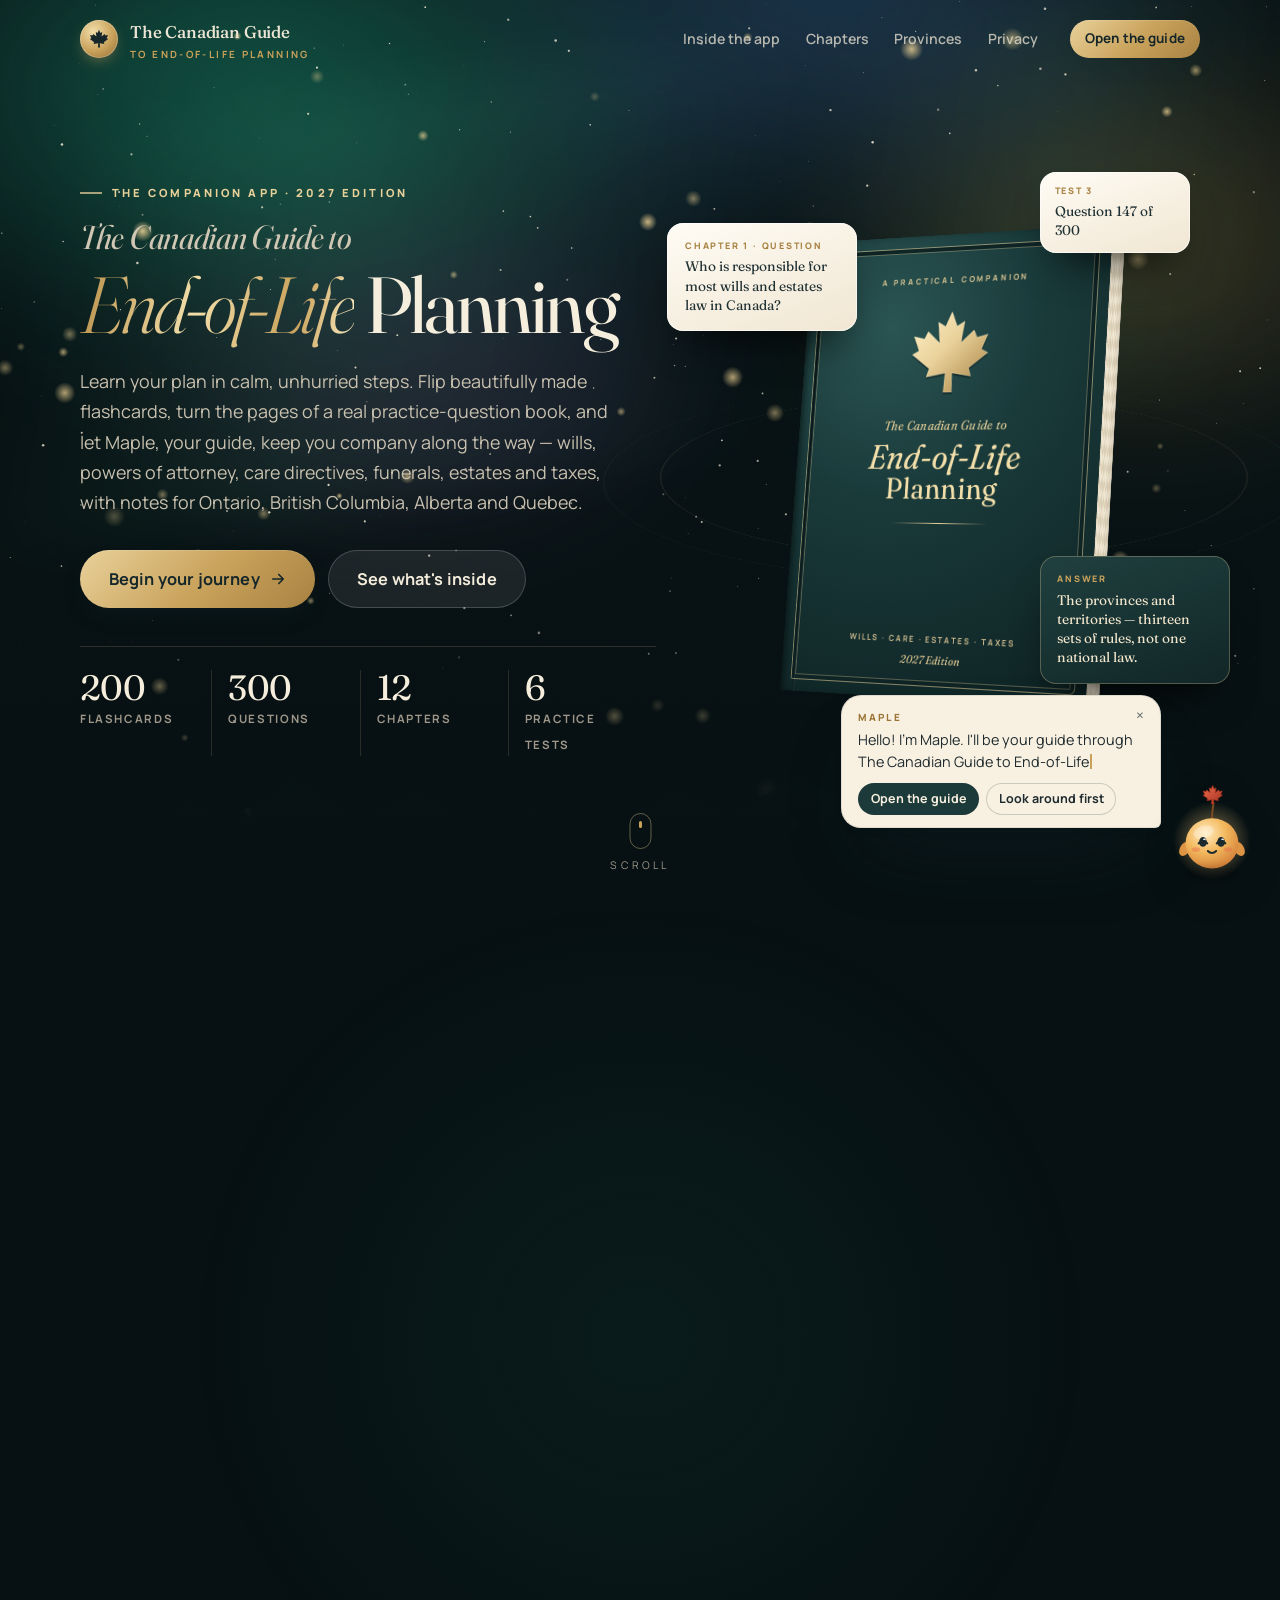
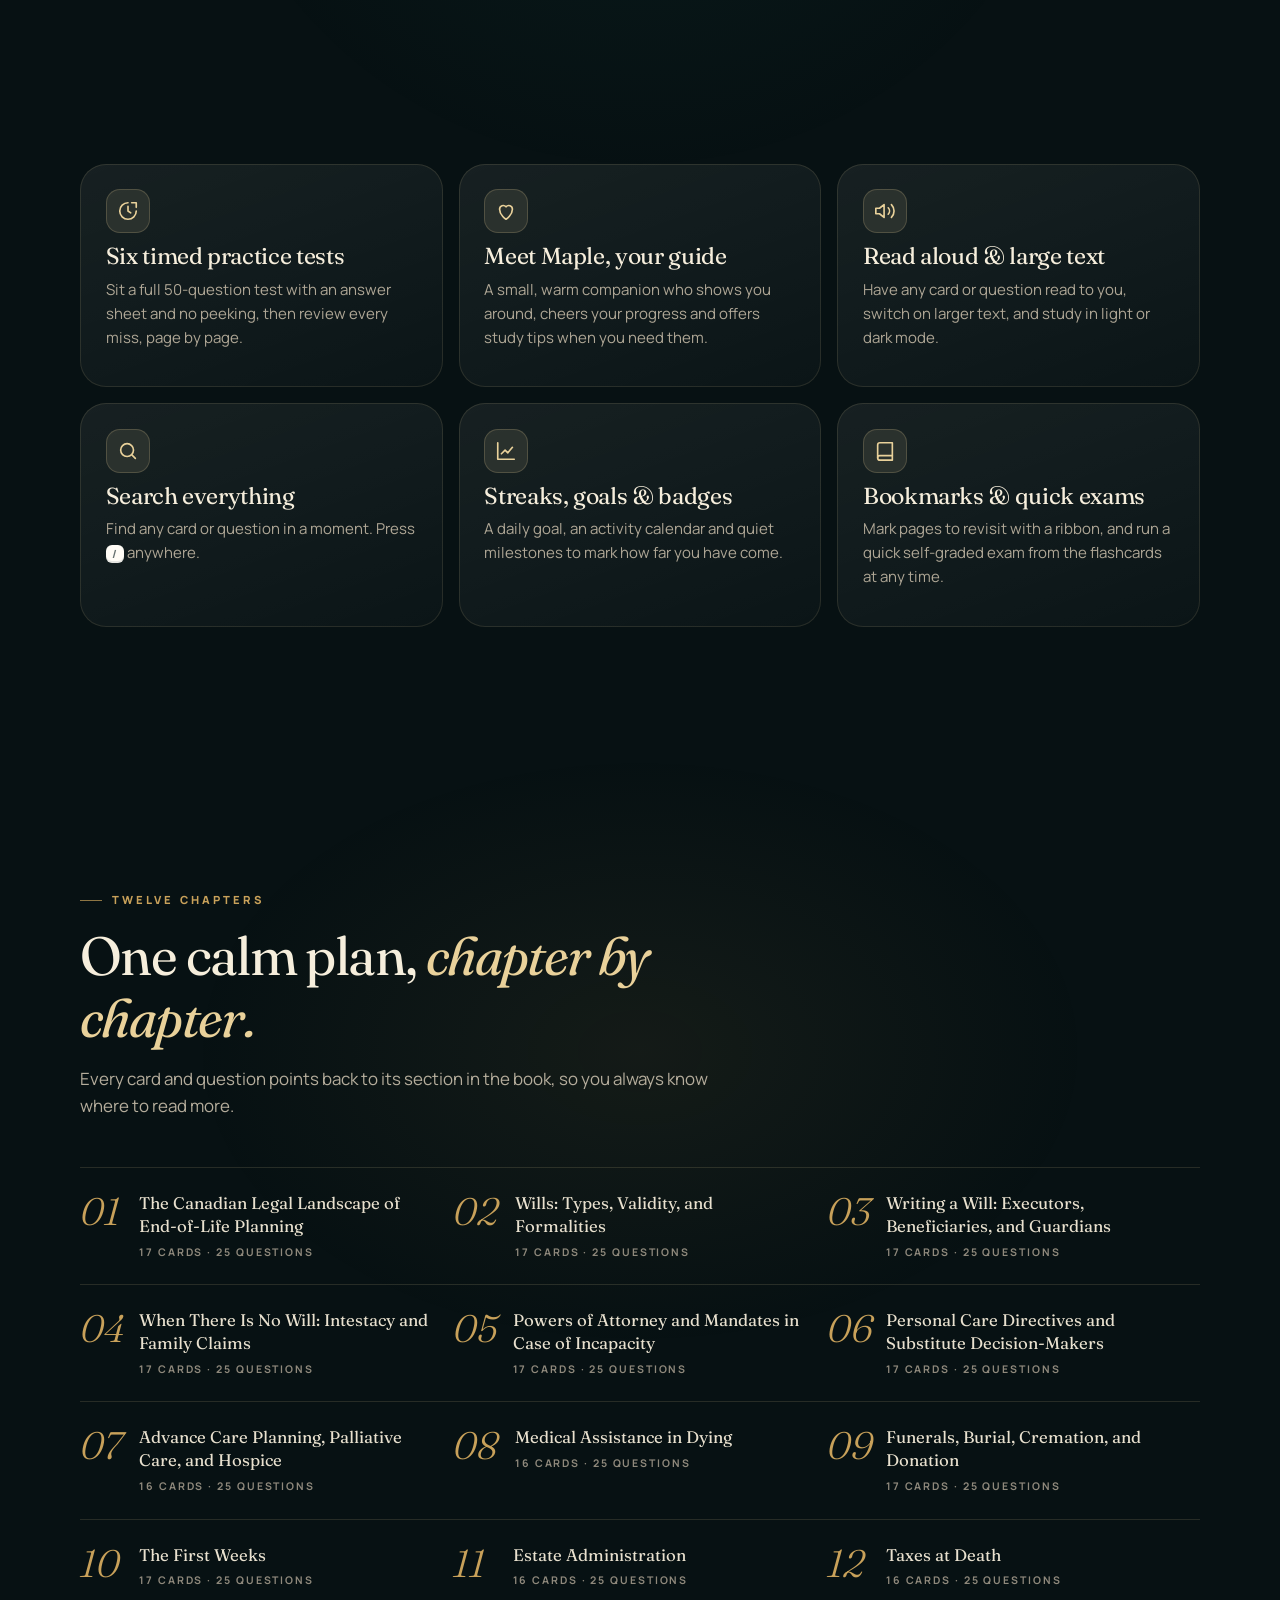
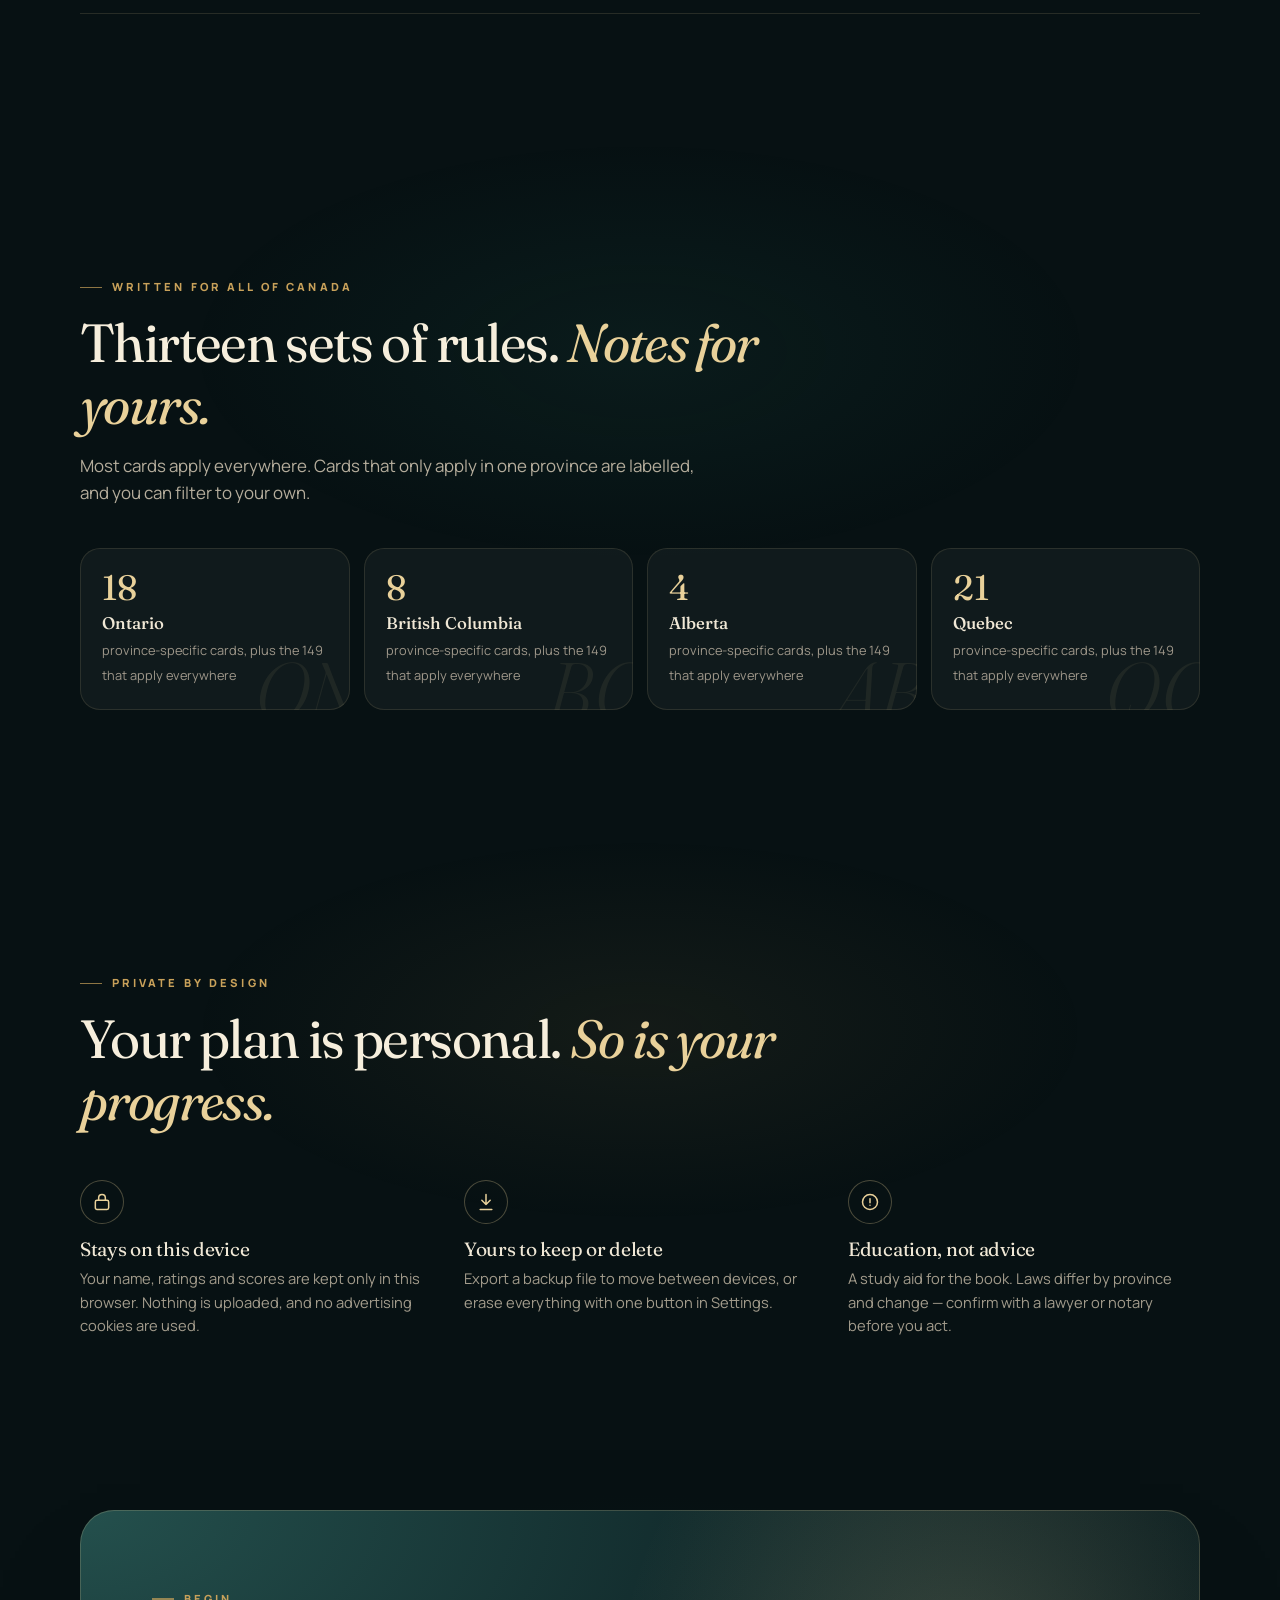
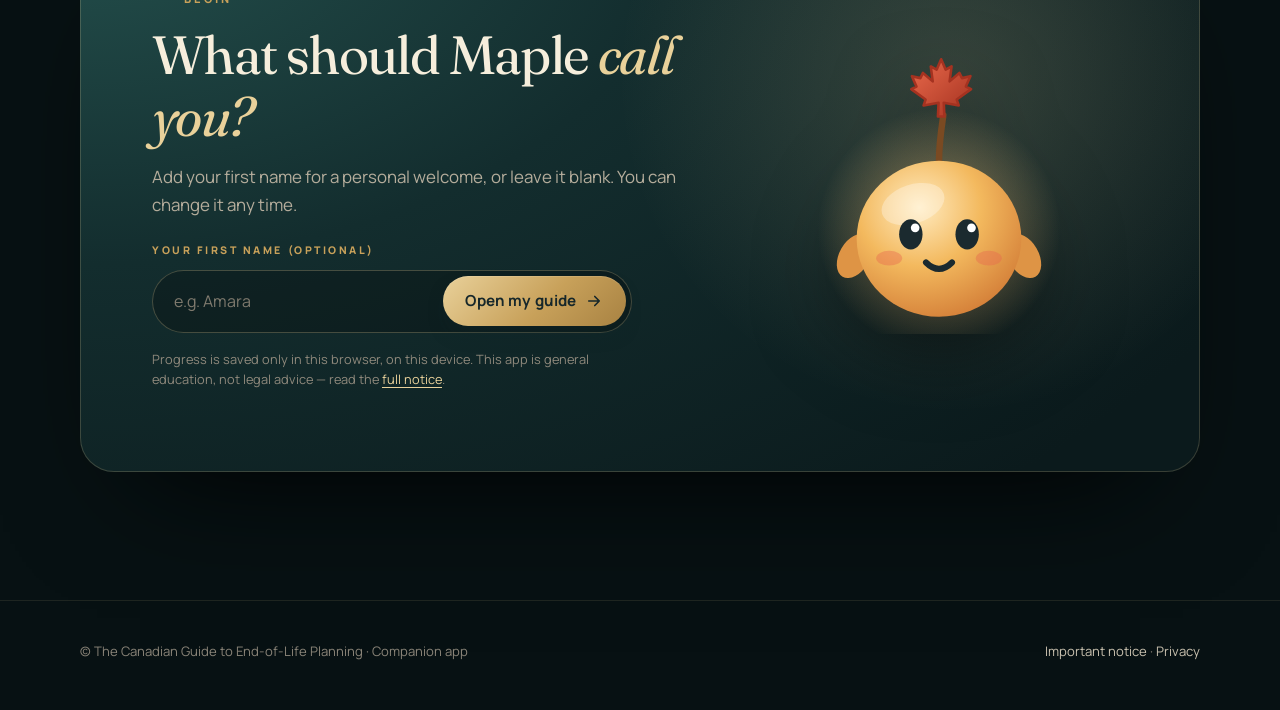
==== commit 39db871d: "Redesign companion app for The Canadian Guide to End-of-Life Planning Premium landing page (aurora s" ====
--- a/index.html
+++ b/index.html
@@ -1,2329 +1,2056 @@
-<!DOCTYPE html>
-<html lang="de">
+<!doctype html>
+<html lang="en-CA">
 <head>
 <meta charset="utf-8">
-<meta name="viewport" content="width=device-width, initial-scale=1, viewport-fit=cover">
-<meta name="color-scheme" content="light dark">
-<meta name="theme-color" content="#0a1028">
-<meta name="description" content="Unabhängige Übungs-App zum Buch Potenzialtest Gymnasium BW Vorbereitung 2027">
-<meta name="referrer" content="no-referrer">
-<title>Potenzialtest Gymnasium BW Vorbereitung 2027</title>
-<link rel="icon" href="data:image/svg+xml,%3Csvg xmlns='http://www.w3.org/2000/svg' viewBox='0 0 64 64'%3E%3Crect width='64' height='64' rx='12' fill='%234353e0'/%3E%3Cpath d='M16 18h32M16 30h32M16 42h20' stroke='%23ffc23d' stroke-width='6' stroke-linecap='round'/%3E%3C/svg%3E">
+<meta name="viewport" content="width=device-width,initial-scale=1,viewport-fit=cover">
+<title>The Canadian Guide to End-of-Life Planning — Companion App</title>
+<meta name="description" content="The companion app for The Canadian Guide to End-of-Life Planning: 200 flashcards and 300 practice questions in a page-turning digital book, with a friendly guide. Progress stays on your device.">
+<meta name="theme-color" content="#0B1A1C">
+<link rel="icon" href="data:image/svg+xml,%3Csvg xmlns='http://www.w3.org/2000/svg' viewBox='0 0 100 100'%3E%3Ccircle cx='50' cy='50' r='48' fill='%231D3A3A'/%3E%3Cpath transform='translate(20 18) scale(.6)' d='M50 4 L57 20 L66 15 L63 38 L78 25 L82 33 L95 30 L88 46 L96 50 L74 66 L77 75 L54 71 L55 92 L45 92 L46 71 L23 75 L26 66 L4 50 L12 46 L5 30 L18 33 L22 25 L37 38 L34 15 L43 20 Z' fill='%23E9D19A'/%3E%3C/svg%3E">
+<link rel="preconnect" href="https://fonts.googleapis.com"><link rel="preconnect" href="https://fonts.gstatic.com" crossorigin>
+<link href="https://fonts.googleapis.com/css2?family=Fraunces:ital,opsz,wght@0,9..144,300..700;1,9..144,300..700&family=Manrope:wght@400;500;600;700;800&display=swap" rel="stylesheet">
 <style>
-@font-face{font-family:"Lexend";font-weight:400;font-style:normal;font-display:swap;src:url([data-uri]) format("woff2")}
-@font-face{font-family:"Lexend";font-weight:700;font-style:normal;font-display:swap;src:url([data-uri]) format("woff2")}
-@font-face{font-family:"Source Serif 4";font-weight:600;font-style:normal;font-display:swap;src:url([data-uri]) format("woff2")}
-@font-face{font-family:"Source Serif 4";font-weight:700;font-style:normal;font-display:swap;src:url([data-uri]) format("woff2")}
-/* =====================================================================
-   Design-System „Premium“ – Farben, Tiefe, 3D
-   ===================================================================== */
+/* =========================================================
+   The Canadian Guide to End-of-Life Planning — Companion App
+   Design system
+   ========================================================= */
 :root{
-  /* Grundflächen */
-  --desk:#f2f4fb; --paper:#ffffff; --grid:#e9edf8; --card:#ffffff; --soft:#eef1fb; --line:#dde2f1;
-  /* Schrift */
-  --ink:#141f4f; --text:#1a2242; --mute:#5a6383;
-  /* Marke */
-  --brand:#4353e0; --brand2:#6a4de8; --brand-d:#2d3bb0; --gold:#ffc23d; --gold-d:#d99a00; --coral:#ff6b57; --mint:#14b88a;
-  --margin:#ff6b57; --marker:#ffc23d; --hl:rgba(255,194,61,.55);
-  /* Rückmeldung */
-  --ok:#0e9b6f; --okbg:#e2f7ee; --bad:#e2464b; --badbg:#fdecec;
-  /* Bereichsfarben (Text-tauglich auf Weiß) */
-  --c1:#4353e0; --c2:#0e9b6f; --c3:#e0533a; --c4:#b06f00; --c5:#7a4bd8; --c6:#0b8597;
-  /* Knöpfe */
-  --btn:#4353e0; --btntext:#ffffff;
-  /* Typo */
-  --serif:"Source Serif 4",Georgia,"Times New Roman",serif; --sans:"Lexend","Segoe UI",system-ui,sans-serif;
-  --fs:100%; --font:var(--sans);
-  /* Tiefe */
-  --shadow:0 1px 2px rgba(20,31,79,.06),0 8px 24px -6px rgba(20,31,79,.14),0 24px 48px -24px rgba(20,31,79,.22);
-  --shadow-lg:0 2px 4px rgba(20,31,79,.06),0 22px 50px -12px rgba(20,31,79,.30);
-  --ring:0 0 0 4px color-mix(in srgb,var(--brand) 22%,transparent);
-  --r:18px; --r-sm:12px;
-  --grad:linear-gradient(135deg,var(--brand) 0%,var(--brand2) 100%);
-  --grad-gold:linear-gradient(135deg,#ffd76a 0%,#ffb21e 100%);
-  --glass:rgba(255,255,255,.72);
+  --ink:#14232A;--forest:#1D3A3A;--forest2:#122628;--forest3:#0B1A1C;--teal:#2F5D5A;
+  --gold:#C8A15A;--gold2:#E9D19A;--gold3:#9C7535;--maple:#B8432F;--maple2:#D9634B;
+  --ok:#2E7D5B;--bad:#B5483A;--warn:#C98B3A;
+  --bg:#F4EEE3;--bg2:#EAE1D1;--surface:#FFFCF6;--surface2:#F8F2E7;--text:#1A2A30;--muted:#65706F;
+  --line:rgba(26,42,48,.11);--line2:rgba(26,42,48,.2);--h:#13282A;
+  --pg:#FBF6EC;--pg2:#F1E8D6;--pg-ink:#1F2B2E;--pg-muted:#6F7372;
+  --serif:'Fraunces',Georgia,'Times New Roman',serif;
+  --sans:'Manrope',system-ui,-apple-system,'Segoe UI',Roboto,sans-serif;
+  --r:20px;--r-s:12px;
+  --sh-s:0 1px 2px rgba(18,38,40,.06),0 4px 14px -6px rgba(18,38,40,.14);
+  --sh-m:0 2px 4px rgba(18,38,40,.06),0 18px 40px -16px rgba(18,38,40,.28);
+  --sh-l:0 4px 8px rgba(18,38,40,.06),0 40px 80px -30px rgba(18,38,40,.45);
+  --ease:cubic-bezier(.2,.7,.2,1);
+  --fs:16px;
+  color-scheme:light;
 }
 :root[data-theme=dark]{
-  --desk:#0a0f22; --paper:#111933; --grid:#18224233; --card:#151f3d; --soft:#1b2750; --line:#2a3766;
-  --ink:#e3e8ff; --text:#e8ecfb; --mute:#a2abcc;
-  --brand:#7d8bff; --brand2:#a585ff; --brand-d:#5363f0; --gold:#ffc94f; --hl:rgba(255,194,61,.28);
-  --ok:#3fd6a0; --okbg:#0f3329; --bad:#ff7a7d; --badbg:#3a1a20;
-  --c1:#8f9bff; --c2:#3fd6a0; --c3:#ff8a70; --c4:#f1c04f; --c5:#b897ff; --c6:#4fd2e4;
-  --btn:#6b7bff; --btntext:#ffffff;
-  --shadow:0 1px 2px rgba(0,0,0,.3),0 10px 30px -8px rgba(0,0,0,.55);
-  --shadow-lg:0 24px 60px -12px rgba(0,0,0,.7);
-  --grad:linear-gradient(135deg,#5b6cff 0%,#8b5cf6 100%);
-  --glass:rgba(17,25,51,.72);
-}
-:root[data-contrast=high]{--text:#000;--mute:#222;--line:#000;--ink:#000c3a}
-:root[data-theme=dark][data-contrast=high]{--text:#fff;--mute:#ddd;--line:#fff;--ink:#fff}
+  --bg:#0A1315;--bg2:#0F1C1F;--surface:#112023;--surface2:#16282B;--text:#E9E3D6;--muted:#98A4A1;
+  --line:rgba(233,227,214,.1);--line2:rgba(233,227,214,.2);--h:#F3E9D2;
+  --pg:#EEE6D5;--pg2:#E0D5BF;
+  --sh-s:0 1px 2px rgba(0,0,0,.3),0 4px 14px -6px rgba(0,0,0,.5);
+  --sh-m:0 2px 4px rgba(0,0,0,.3),0 18px 40px -16px rgba(0,0,0,.7);
+  --sh-l:0 4px 8px rgba(0,0,0,.3),0 40px 80px -30px rgba(0,0,0,.85);
+  color-scheme:dark;
+}
+:root[data-big="1"]{--fs:18.5px}
 *{box-sizing:border-box}
-html{-webkit-text-size-adjust:100%;font-size:var(--fs);scroll-behavior:smooth}
-body{margin:0;background:var(--desk);color:var(--text);font-family:var(--font);font-size:1.04rem;line-height:1.6;transition:background .3s,color .3s;-webkit-font-smoothing:antialiased;overflow-x:hidden}
-button,input,select,textarea{font:inherit;color:inherit}
-:focus-visible{outline:3px solid var(--brand);outline-offset:3px;border-radius:6px}
-[hidden]{display:none!important}
-.sr{position:absolute;width:1px;height:1px;overflow:hidden;clip:rect(0 0 0 0);white-space:nowrap}
-h1,h2,h3,h4{font-family:var(--sans);color:var(--ink);line-height:1.15;margin:0;letter-spacing:-.02em;font-weight:700}
-h2{font-size:clamp(1.5rem,3.2vw,1.95rem);margin-bottom:12px}
-h3{font-size:1.15rem}
-p{margin:0 0 12px}
-.mute{color:var(--mute)}
-.small{font-size:.9rem}
-::selection{background:color-mix(in srgb,var(--brand) 25%,transparent)}
-
-/* =====================================================================
-   Startseite
-   ===================================================================== */
-.landing{position:fixed;inset:0;z-index:50;overflow:auto;overflow-x:hidden;background:var(--desk);color:var(--text);-webkit-overflow-scrolling:touch;scroll-behavior:smooth}
-.landing[hidden]{display:none}
-.lnav{position:sticky;top:0;z-index:30;display:flex;align-items:center;justify-content:space-between;gap:12px;padding:12px clamp(16px,4vw,48px);background:rgba(10,16,40,.82);backdrop-filter:blur(16px) saturate(1.4);-webkit-backdrop-filter:blur(16px) saturate(1.4);border-bottom:1px solid rgba(255,255,255,.08);color:#fff}
-.lnav .lb-brand{display:flex;align-items:center;gap:10px;font-weight:700;letter-spacing:-.01em;color:#fff;text-decoration:none;font-size:.98rem;line-height:1.1}
-.lnav .lb-brand small{display:block;font-weight:400;opacity:.7;font-size:.72rem}
-.lnav nav{display:flex;gap:4px;align-items:center}
-.lnav nav a{color:rgba(255,255,255,.82);text-decoration:none;font-size:.9rem;padding:8px 12px;border-radius:999px;transition:background .2s,color .2s}
-.lnav nav a:hover{background:rgba(255,255,255,.1);color:#fff}
-.lnav nav a.cta{background:var(--grad-gold);color:#1b1b1b;font-weight:700;box-shadow:0 6px 18px -6px rgba(255,178,30,.7)}
-@media(max-width:820px){.lnav nav a:not(.cta){display:none}}
-.logo{flex:0 0 auto;width:38px;height:38px;border-radius:11px;background:var(--grad);display:grid;place-items:center;box-shadow:inset 0 1px 0 rgba(255,255,255,.35),0 6px 14px -4px rgba(67,83,224,.6);transform:perspective(200px) rotateX(10deg) rotateY(-12deg)}
-.logo svg{width:22px;height:22px;stroke:#fff;fill:none;stroke-width:2;stroke-linecap:round;stroke-linejoin:round}
-.logo svg .g{stroke:var(--gold)}
-
-/* Held */
-.hero{position:relative;overflow:hidden;color:#fff;background:#0a1028;isolation:isolate;margin-top:-63px;padding-top:63px}
-.lbg{position:absolute;inset:0;overflow:hidden;z-index:-2;background:radial-gradient(1200px 600px at 80% 10%,#2c2f8f 0%,transparent 60%),radial-gradient(900px 600px at 0% 100%,#3b1d6e 0%,transparent 60%),#0a1028}
-.lbg img{position:absolute;inset:-8%;width:116%;height:116%;object-fit:cover;filter:blur(40px) brightness(.5) saturate(1.3);opacity:0;transition:opacity 1.6s ease}
-.lbg img.on{opacity:.75}
-.hero::before{content:"";position:absolute;inset:0;z-index:-1;background:linear-gradient(180deg,rgba(10,16,40,.25) 0%,rgba(10,16,40,.55) 70%,var(--desk) 100%)}
-.hero::after{content:"";position:absolute;inset:0;z-index:-1;opacity:.35;background-image:radial-gradient(rgba(255,255,255,.35) 1px,transparent 1px);background-size:28px 28px;mask-image:radial-gradient(ellipse at 70% 30%,#000 10%,transparent 65%);-webkit-mask-image:radial-gradient(ellipse at 70% 30%,#000 10%,transparent 65%)}
-.lwrap{position:relative;max-width:1240px;margin:0 auto;display:grid;grid-template-columns:minmax(320px,500px) 1fr;gap:clamp(20px,4vw,56px);padding:clamp(28px,6vh,72px) clamp(16px,4vw,48px) clamp(64px,10vh,120px);align-items:center}
-.copy{animation:rise .9s cubic-bezier(.2,.8,.2,1) both}
-.eyebrow{display:inline-flex;align-items:center;gap:8px;padding:6px 14px 6px 8px;border-radius:999px;background:rgba(255,255,255,.1);border:1px solid rgba(255,255,255,.18);font-size:.82rem;font-weight:600;color:#fff;backdrop-filter:blur(8px)}
-.eyebrow i{width:22px;height:22px;border-radius:50%;background:var(--grad-gold);display:inline-grid;place-items:center;font-style:normal;color:#1b1b1b;font-size:.72rem;font-weight:800}
-.copy h1{color:#fff;font-size:clamp(2.1rem,5.2vw,3.7rem);line-height:1.04;letter-spacing:-.035em;margin:18px 0 0}
-.copy h1 .gl{background:linear-gradient(90deg,#ffd76a,#ff9f5a 50%,#ff7aa8);-webkit-background-clip:text;background-clip:text;color:transparent}
-.copy p.lead{margin:16px 0 22px;color:rgba(231,236,255,.86);font-size:clamp(1rem,1.5vw,1.14rem);max-width:34em}
-.panel{position:relative;background:rgba(255,255,255,.08);backdrop-filter:blur(18px) saturate(1.3);-webkit-backdrop-filter:blur(18px) saturate(1.3);border:1px solid rgba(255,255,255,.18);border-radius:22px;padding:20px 20px 18px;box-shadow:0 30px 70px -20px rgba(0,0,0,.6),inset 0 1px 0 rgba(255,255,255,.18);max-width:500px}
-.panel label{display:block;font-weight:700;margin-bottom:6px;color:#fff}
-.panel .inrow{display:flex;gap:10px}
-.panel input[type=text]{flex:1;min-width:0;padding:13px 16px;border-radius:14px;border:1.5px solid rgba(255,255,255,.35);background:rgba(255,255,255,.1);color:#fff;font-size:1.12rem;font-family:var(--sans);transition:border-color .2s,background .2s,box-shadow .2s}
-.panel input::placeholder{color:rgba(255,255,255,.55)}
-.panel input:focus{outline:none;border-color:var(--gold);background:rgba(255,255,255,.16);box-shadow:0 0 0 4px rgba(255,194,61,.25)}
-.panel .hint{font-size:.83rem;color:rgba(214,222,245,.8);margin-top:8px}
-.panel .btn{margin:0;background:var(--grad-gold);color:#1b1b1b;border:0;font-size:1.04rem;box-shadow:0 4px 0 #c98700,0 12px 24px -8px rgba(255,178,30,.8);white-space:nowrap}
-.panel .btn:hover{filter:brightness(1.05)}
-.panel .btn:active{transform:translateY(3px);box-shadow:0 1px 0 #c98700}
-.panel .known{margin-top:12px;display:flex;gap:8px;flex-wrap:wrap;align-items:center}
-.panel .known:empty{display:none}
-.panel .known button{border:1px solid rgba(255,255,255,.35);background:rgba(255,255,255,.06);color:#fff;border-radius:999px;padding:6px 14px 6px 6px;cursor:pointer;min-height:40px;display:inline-flex;align-items:center;gap:8px;transition:background .2s,transform .2s}
-.panel .known button::before{content:attr(data-i);width:28px;height:28px;border-radius:50%;background:var(--grad);display:grid;place-items:center;font-weight:700;font-size:.85rem}
-.panel .known button:hover{background:rgba(255,255,255,.16);transform:translateY(-1px)}
-.trust{display:flex;flex-wrap:wrap;gap:18px 26px;margin-top:24px;color:rgba(231,236,255,.86);font-size:.86rem}
-.trust b{display:block;font-size:1.5rem;color:#fff;letter-spacing:-.02em;line-height:1.1}
-@media(max-width:480px){.panel .inrow{flex-direction:column}.trust{gap:14px 20px}}
-
-/* 3D-Bühne */
-.stage-col{position:relative;display:flex;align-items:center;justify-content:center;min-height:min(70vh,620px);perspective:1600px;--mx:0;--my:0}
-.scene{position:relative;width:100%;height:min(62vh,calc(46vw*.7));max-height:560px;min-height:300px;transform-style:preserve-3d;transform:rotateY(calc(var(--mx)*-7deg)) rotateX(calc(var(--my)*5deg));transition:transform .6s cubic-bezier(.2,.8,.2,1)}
-.slide{position:absolute;inset:0;padding:10px 10px 30px;display:flex;align-items:center;justify-content:center;transform-style:preserve-3d;opacity:0;pointer-events:none;transform:translateZ(-420px) rotateY(58deg);transition:transform 1.5s cubic-bezier(.2,.7,.2,1),opacity 1.1s ease}
-.slide.cur{opacity:1;transform:translateZ(0) rotateY(0)}
-.slide.out{opacity:0;transform:translateZ(-420px) rotateY(-58deg)}
-.slide .plate{position:absolute;left:8%;right:8%;top:10%;bottom:4%;border-radius:28px;background:var(--grad);opacity:.55;transform:translateZ(-90px) rotate(-4deg) scale(1.02);filter:blur(2px)}
-.slide img{position:relative;max-width:100%;max-height:100%;width:auto;height:auto;object-fit:contain;border-radius:22px;box-shadow:0 40px 80px -20px rgba(0,0,0,.7),0 0 0 1px rgba(255,255,255,.25),inset 0 0 0 1px rgba(255,255,255,.2);background:#1b2536}
-.slide.svg img{background:#fff}
-.credit{position:absolute;left:0;right:0;bottom:-6px;text-align:center;font-size:.74rem;color:rgba(255,255,255,.7)}
-.dots{position:absolute;left:0;right:0;bottom:-30px;display:flex;justify-content:center;gap:7px}
-.dots i{width:7px;height:7px;border-radius:50%;background:rgba(255,255,255,.35);transition:all .4s}
-.dots i.on{width:26px;border-radius:5px;background:var(--gold)}
-/* schwebende 3D-Objekte */
-.float{position:absolute;z-index:3;pointer-events:none;transform:translate3d(calc(var(--mx)*var(--d,20px)),calc(var(--my)*var(--d,20px)),0);transition:transform .5s cubic-bezier(.2,.8,.2,1)}
-.f-book{left:-4%;bottom:2%;--d:-34px}
-.f-cube1{right:2%;top:2%;--d:28px}
-.f-cube2{left:6%;top:6%;--d:-18px}
-.f-chip1{right:-2%;bottom:16%;--d:40px}
-.f-chip2{left:38%;top:-4%;--d:-26px}
-.chip3d{display:flex;align-items:center;gap:10px;padding:10px 14px 10px 10px;border-radius:16px;background:rgba(255,255,255,.92);color:#141f4f;font-weight:700;font-size:.86rem;line-height:1.2;box-shadow:0 20px 40px -12px rgba(0,0,0,.55),inset 0 -3px 0 rgba(20,31,79,.08);animation:bob 6s ease-in-out infinite;white-space:nowrap}
-.chip3d small{display:block;font-weight:500;color:#5a6383;font-size:.74rem}
-.chip3d .ci{width:34px;height:34px;border-radius:10px;display:grid;place-items:center;background:var(--grad);color:#fff}
-.chip3d .ci svg{width:19px;height:19px;stroke:currentColor;fill:none;stroke-width:2.2;stroke-linecap:round;stroke-linejoin:round}
-.chip3d.g .ci{background:var(--grad-gold);color:#1b1b1b}
-.f-chip2 .chip3d{animation-delay:-3s}
-@keyframes bob{0%,100%{transform:translateY(0) rotate(-2deg)}50%{transform:translateY(-12px) rotate(2deg)}}
-/* Würfel */
-.cube{--s:64px;width:var(--s);height:var(--s);position:relative;transform-style:preserve-3d;animation:spin 16s linear infinite}
-.cube.sm{--s:44px;animation-duration:12s;animation-direction:reverse}
-.cube b{position:absolute;inset:0;display:grid;place-items:center;font-family:var(--sans);font-weight:800;font-size:calc(var(--s)*.46);color:#fff;border-radius:12px;background:linear-gradient(135deg,rgba(255,255,255,.28),rgba(255,255,255,0)),var(--fc,#4353e0);box-shadow:inset 0 0 0 1px rgba(255,255,255,.35);backface-visibility:visible}
-.cube b:nth-child(1){transform:translateZ(calc(var(--s)/2));--fc:#4353e0}
-.cube b:nth-child(2){transform:rotateY(180deg) translateZ(calc(var(--s)/2));--fc:#6a4de8}
-.cube b:nth-child(3){transform:rotateY(90deg) translateZ(calc(var(--s)/2));--fc:#ff6b57}
-.cube b:nth-child(4){transform:rotateY(-90deg) translateZ(calc(var(--s)/2));--fc:#14b88a}
-.cube b:nth-child(5){transform:rotateX(90deg) translateZ(calc(var(--s)/2));--fc:#ffb21e;color:#1b1b1b}
-.cube b:nth-child(6){transform:rotateX(-90deg) translateZ(calc(var(--s)/2));--fc:#0b8597}
-@keyframes spin{from{transform:rotateX(-20deg) rotateY(0)}to{transform:rotateX(-20deg) rotateY(360deg)}}
-/* 3D-Buch */
-.book3d{perspective:900px}
-.bk{--w:150px;--h:206px;--d:30px;position:relative;width:var(--w);height:var(--h);transform-style:preserve-3d;transform:rotateY(-32deg) rotateX(8deg);animation:bookfloat 8s ease-in-out infinite}
-.bk>div{position:absolute;left:0;top:0}
-.bk-front,.bk-back{width:var(--w);height:var(--h);border-radius:4px 12px 12px 4px}
-.bk-front{transform:translateZ(calc(var(--d)/2));background:linear-gradient(160deg,#1c2a7a 0%,#3a2a8f 55%,#5b2e9e 100%);box-shadow:inset 6px 0 10px -4px rgba(0,0,0,.45),inset 0 0 0 1px rgba(255,255,255,.12);padding:16px 14px 14px 18px;display:flex;flex-direction:column;color:#fff;overflow:hidden;background-size:cover;background-position:center}
-.bk-front .bt1{font-size:.56rem;letter-spacing:.14em;text-transform:uppercase;color:#ffd76a;font-weight:700}
-.bk-front .bt2{font-weight:800;font-size:1.02rem;line-height:1.08;margin-top:6px;letter-spacing:-.02em}
-.bk-front .bt3{margin-top:auto;display:flex;align-items:flex-end;justify-content:space-between}
-.bk-front .yr{font-weight:800;font-size:1.6rem;line-height:1;background:linear-gradient(90deg,#ffd76a,#ff9f5a);-webkit-background-clip:text;background-clip:text;color:transparent}
-.bk-front .seal{width:40px;height:40px;border-radius:50%;background:var(--grad-gold);color:#1b1b1b;display:grid;place-items:center;font-size:.5rem;font-weight:800;text-align:center;line-height:1.05;box-shadow:0 4px 10px rgba(0,0,0,.35)}
-.bk-front .band{position:absolute;left:0;right:0;top:46%;height:28px;background:linear-gradient(90deg,rgba(255,215,106,.95),rgba(255,159,90,.95));transform:skewY(-6deg);opacity:.9}
-.bk-front .band+.bt2{position:relative}
-.bk-front.img{padding:0}
-.bk-front.img>*{display:none}
-.bk-back{transform:rotateY(180deg) translateZ(calc(var(--d)/2));background:#1c2470}
-.bk-spine{width:var(--d);height:var(--h);left:calc((var(--w) - var(--d))/2)!important;transform:rotateY(-90deg) translateZ(calc(var(--w)/2));background:linear-gradient(90deg,#141c5c,#26318a);border-radius:3px}
-.bk-pages{width:calc(var(--d) - 4px);height:calc(var(--h) - 10px);top:5px!important;left:calc((var(--w) - var(--d))/2 + 2px)!important;transform:rotateY(90deg) translateZ(calc(var(--w)/2 - 4px));background:repeating-linear-gradient(90deg,#f7f3e8 0 2px,#e6dfcc 2px 3px)}
-.bk-shadow{position:absolute;left:10%;right:-10%;bottom:-26px;height:24px;background:radial-gradient(ellipse,rgba(0,0,0,.55),transparent 70%);filter:blur(4px);animation:shadowp 8s ease-in-out infinite}
-@keyframes bookfloat{0%,100%{transform:rotateY(-32deg) rotateX(8deg) translateY(0)}50%{transform:rotateY(-18deg) rotateX(4deg) translateY(-14px)}}
-@keyframes shadowp{0%,100%{transform:scale(1);opacity:1}50%{transform:scale(.85);opacity:.7}}
-@keyframes sway{0%,100%{transform:rotateY(-5deg)}50%{transform:rotateY(5deg)}}
-@keyframes rise{from{opacity:0;translate:0 24px}to{opacity:1;translate:0 0}}
-@media(max-width:900px){
-  .lwrap{grid-template-columns:1fr;padding-top:24px}
-  .stage-col{min-height:0;margin-top:8px;padding-bottom:30px}
-  .scene{height:60vw;min-height:220px;max-height:46vh}
-  .f-book{left:-2%;bottom:-6%}.bk{--w:96px;--h:132px;--d:20px}.bk-front .bt2{font-size:.66rem}.bk-front .yr{font-size:1rem}.bk-front .seal{display:none}.bk-front .bt1{font-size:.42rem}
-  .f-chip1{right:0;bottom:4%}.f-chip2{display:none}.cube{--s:44px}.cube.sm{--s:32px}
-}
-
-/* Abschnitte */
-.lsec{position:relative;max-width:1240px;margin:0 auto;padding:clamp(56px,9vh,104px) clamp(16px,4vw,48px)}
-.lsec .kicker{display:inline-block;font-size:.8rem;font-weight:700;letter-spacing:.12em;text-transform:uppercase;color:var(--brand);margin-bottom:10px}
-.lsec h2{font-size:clamp(1.75rem,3.8vw,2.7rem);letter-spacing:-.03em;max-width:20em}
-.lsec .sub{color:var(--mute);font-size:1.06rem;max-width:42em;margin-top:12px}
-.lband{background:linear-gradient(180deg,transparent,color-mix(in srgb,var(--brand) 6%,transparent) 30%,transparent)}
-/* Galerie (3D-Karten) */
-.gallery{display:grid;grid-template-columns:repeat(12,1fr);gap:18px;margin-top:36px;perspective:1400px}
-.gcard{position:relative;grid-column:span 4;aspect-ratio:4/3;border-radius:22px;overflow:hidden;background:linear-gradient(135deg,#c9d1f5,#e6d8fb);box-shadow:var(--shadow-lg);transform-style:preserve-3d;transition:transform .5s cubic-bezier(.2,.8,.2,1),box-shadow .4s;will-change:transform}
-.gcard:nth-child(1){grid-column:span 7;aspect-ratio:auto;grid-row:span 2}
-.gcard:nth-child(2),.gcard:nth-child(3){grid-column:span 5}
-.gcard img{position:absolute;inset:0;width:100%;height:100%;object-fit:cover;transform:scale(1.08);transition:transform 1.2s cubic-bezier(.2,.8,.2,1),opacity .8s;opacity:0}
-.gcard img.ok{opacity:1}
-.gcard:hover img{transform:scale(1.14)}
-.gcard figcaption{position:absolute;left:0;right:0;bottom:0;padding:48px 18px 16px;color:#fff;background:linear-gradient(180deg,transparent,rgba(8,12,32,.82));transform:translateZ(40px)}
-.gcard figcaption b{display:block;font-size:1.12rem;letter-spacing:-.01em}
-.gcard figcaption span{font-size:.86rem;opacity:.85}
-.gcard .pill{position:absolute;left:14px;top:14px;padding:4px 10px;border-radius:999px;background:rgba(255,255,255,.9);color:#141f4f;font-size:.74rem;font-weight:700;transform:translateZ(50px)}
-@media(max-width:820px){.gcard,.gcard:nth-child(n){grid-column:span 6;grid-row:auto;aspect-ratio:4/3}.gcard:nth-child(1){grid-column:span 12;aspect-ratio:16/10}}
-@media(max-width:520px){.gcard,.gcard:nth-child(n){grid-column:span 12}}
-/* Bereiche des Buchs */
-.areas{display:grid;grid-template-columns:repeat(auto-fill,minmax(260px,1fr));gap:18px;margin-top:36px;perspective:1200px}
-.acard{position:relative;border-radius:20px;padding:22px 20px 18px;background:var(--card);border:1px solid var(--line);box-shadow:var(--shadow);transform-style:preserve-3d;transition:transform .4s cubic-bezier(.2,.8,.2,1),box-shadow .3s;overflow:hidden}
-.acard::before{content:"";position:absolute;inset:0 0 auto 0;height:5px;background:var(--c)}
-.acard .num{position:absolute;right:16px;top:12px;font-size:3.2rem;font-weight:800;letter-spacing:-.05em;color:color-mix(in srgb,var(--c) 14%,transparent);line-height:1;transform:translateZ(30px)}
-.acard .ch{font-size:.76rem;font-weight:700;letter-spacing:.08em;text-transform:uppercase;color:var(--c)}
-.acard h3{margin:4px 0 4px;font-size:1.18rem;transform:translateZ(24px)}
-.acard p{color:var(--mute);font-size:.92rem;margin:0 0 10px}
-.acard ul{margin:0;padding:0;list-style:none;display:flex;flex-wrap:wrap;gap:6px}
-.acard li{font-size:.76rem;padding:3px 9px;border-radius:999px;background:color-mix(in srgb,var(--c) 10%,transparent);color:var(--ink)}
-.acard .cnt{margin-top:12px;font-size:.82rem;font-weight:700;color:var(--c)}
-/* Schritte */
-.steps{display:grid;grid-template-columns:repeat(auto-fit,minmax(240px,1fr));gap:18px;margin-top:36px;counter-reset:st}
-.step{position:relative;padding:26px 22px 22px;border-radius:22px;background:var(--card);border:1px solid var(--line);box-shadow:var(--shadow)}
-.step::before{counter-increment:st;content:counter(st);display:grid;place-items:center;width:46px;height:46px;border-radius:14px;background:var(--grad);color:#fff;font-weight:800;font-size:1.25rem;box-shadow:0 5px 0 var(--brand-d),0 14px 24px -10px rgba(67,83,224,.8);margin-bottom:14px;transform:perspective(200px) rotateX(12deg)}
-.step h3{margin-bottom:6px}
-.step p{color:var(--mute);font-size:.94rem;margin:0}
-/* Funktionen */
-.feats{display:grid;grid-template-columns:repeat(auto-fill,minmax(230px,1fr));gap:14px;margin-top:32px;perspective:1200px}
-.feat{display:flex;gap:14px;align-items:flex-start;padding:18px;border-radius:18px;background:var(--card);border:1px solid var(--line);box-shadow:var(--shadow);transition:transform .4s cubic-bezier(.2,.8,.2,1)}
-.feat .fi{flex:0 0 44px;height:44px;border-radius:13px;display:grid;place-items:center;background:color-mix(in srgb,var(--c) 14%,transparent);color:var(--c);box-shadow:inset 0 -3px 0 color-mix(in srgb,var(--c) 22%,transparent)}
-.feat .fi svg{width:22px;height:22px;stroke:currentColor;fill:none;stroke-width:1.9;stroke-linecap:round;stroke-linejoin:round}
-.feat h3{font-size:1rem;margin-bottom:2px}
-.feat p{margin:0;color:var(--mute);font-size:.88rem;line-height:1.45}
-/* Eltern + CTA */
-.split{display:grid;grid-template-columns:1.1fr .9fr;gap:clamp(20px,4vw,48px);align-items:center}
-@media(max-width:860px){.split{grid-template-columns:1fr}}
-.checks{list-style:none;padding:0;margin:20px 0 0;display:grid;gap:12px}
-.checks li{display:flex;gap:12px;align-items:flex-start}
-.checks li::before{content:"";flex:0 0 26px;height:26px;border-radius:8px;background:var(--okbg) url("data:image/svg+xml,%3Csvg xmlns='http://www.w3.org/2000/svg' viewBox='0 0 24 24' fill='none' stroke='%230e9b6f' stroke-width='3' stroke-linecap='round' stroke-linejoin='round'%3E%3Cpath d='M5 12l5 5 9-10'/%3E%3C/svg%3E") center/16px no-repeat}
-.cdcard{position:relative;border-radius:26px;padding:30px 26px;color:#fff;background:var(--grad);box-shadow:var(--shadow-lg);overflow:hidden;transform-style:preserve-3d;transition:transform .5s cubic-bezier(.2,.8,.2,1)}
-.cdcard::after{content:"";position:absolute;right:-60px;top:-60px;width:220px;height:220px;border-radius:50%;background:radial-gradient(circle,rgba(255,215,106,.55),transparent 65%)}
-.cdcard .big{font-size:clamp(3rem,8vw,4.6rem);font-weight:800;letter-spacing:-.05em;line-height:1;transform:translateZ(40px)}
-.cdcard .lbl2{opacity:.85;font-size:.95rem}
-.cdcard .tiny{opacity:.7;font-size:.78rem;margin-top:14px}
-.ctaband{position:relative;margin:0 auto;max-width:1240px;padding:0 clamp(16px,4vw,48px) clamp(56px,9vh,96px)}
-.ctain{border-radius:28px;padding:clamp(28px,5vw,52px);background:#0d1433;color:#fff;display:flex;gap:24px;align-items:center;justify-content:space-between;flex-wrap:wrap;position:relative;overflow:hidden;box-shadow:var(--shadow-lg)}
-.ctain::before{content:"";position:absolute;inset:0;background:radial-gradient(600px 300px at 90% 0%,rgba(106,77,232,.55),transparent 60%),radial-gradient(500px 300px at 0% 100%,rgba(255,178,30,.35),transparent 60%)}
-.ctain>*{position:relative}
-.ctain h2{color:#fff;margin:0}
-.ctain p{margin:8px 0 0;color:rgba(231,236,255,.8)}
-.disc{max-width:1240px;margin:0 auto;padding:22px clamp(16px,4vw,48px) 36px;border-top:1px solid var(--line);font-size:.82rem;color:var(--mute);text-align:center}
-.disc b{color:var(--ink)}
-/* Einblenden beim Scrollen */
-.rv{opacity:0;translate:0 34px;transform:perspective(900px) rotateX(10deg);transition:opacity .9s cubic-bezier(.2,.8,.2,1),translate .9s cubic-bezier(.2,.8,.2,1),transform .9s cubic-bezier(.2,.8,.2,1)}
-.rv.in{opacity:1;translate:0 0;transform:none}
-
-/* =====================================================================
-   App-Rahmen
-   ===================================================================== */
-.appbg{position:fixed;inset:0;z-index:0;pointer-events:none;overflow:hidden}
-.appbg i{position:absolute;border-radius:50%;filter:blur(60px);opacity:.5;animation:drift 22s ease-in-out infinite}
-.appbg i:nth-child(1){width:520px;height:520px;left:-160px;top:-120px;background:color-mix(in srgb,var(--brand) 30%,transparent)}
-.appbg i:nth-child(2){width:420px;height:420px;right:-140px;top:30%;background:color-mix(in srgb,var(--brand2) 26%,transparent);animation-delay:-7s}
-.appbg i:nth-child(3){width:380px;height:380px;left:30%;bottom:-180px;background:color-mix(in srgb,var(--gold) 26%,transparent);animation-delay:-14s}
-.appbg .cube{position:absolute;opacity:.18;--s:70px}
-.appbg .cube:nth-of-type(1){right:6%;top:18%}
-.appbg .cube:nth-of-type(2){left:4%;bottom:12%;--s:46px;animation-direction:reverse;animation-duration:20s}
-@keyframes drift{0%,100%{transform:translate(0,0) scale(1)}33%{transform:translate(40px,30px) scale(1.08)}66%{transform:translate(-30px,20px) scale(.95)}}
-@media(max-width:700px){.appbg .cube{display:none}}
-.top{position:sticky;top:0;z-index:20;background:color-mix(in srgb,var(--desk) 78%,transparent);backdrop-filter:blur(16px) saturate(1.5);-webkit-backdrop-filter:blur(16px) saturate(1.5);border-bottom:1px solid color-mix(in srgb,var(--line) 70%,transparent)}
-.topin{max-width:1100px;margin:0 auto;padding:10px 16px;display:flex;justify-content:space-between;align-items:center;gap:10px}
-.brand{display:flex;align-items:center;gap:11px;font-family:var(--sans);font-weight:700;color:var(--ink);font-size:.95rem;line-height:1.15;cursor:pointer;background:none;border:0;text-align:left;padding:4px 0;letter-spacing:-.01em}
-.brand small{display:block;font-family:var(--font);font-weight:400;color:var(--mute);font-size:.72rem;margin-top:2px}
-.tools{display:flex;gap:8px;align-items:center}
-.ibtn{border:1px solid var(--line);background:var(--card);border-radius:12px;min-width:44px;min-height:44px;display:inline-flex;align-items:center;justify-content:center;gap:6px;padding:0 10px;cursor:pointer;color:var(--ink);box-shadow:0 2px 0 var(--line);transition:transform .15s,box-shadow .15s}
-.ibtn:hover{transform:translateY(-2px);box-shadow:0 4px 0 var(--line),0 10px 20px -10px rgba(20,31,79,.35)}
-.ibtn:active{transform:translateY(1px);box-shadow:0 1px 0 var(--line)}
-.ibtn svg{width:21px;height:21px;stroke:currentColor;fill:none;stroke-width:1.9;stroke-linecap:round;stroke-linejoin:round}
-.wrap{position:relative;z-index:1;max-width:1100px;margin:18px auto 40px;padding:0 14px}
-.sheet{position:relative;background-color:var(--paper);background-image:radial-gradient(var(--grid) 1.2px,transparent 1.2px);background-size:22px 22px;border:1px solid color-mix(in srgb,var(--line) 80%,transparent);border-radius:28px;padding:34px clamp(18px,4vw,44px) 44px;min-height:70vh;box-shadow:var(--shadow-lg);animation:rise .5s ease both}
-.sheet::before{content:"";position:absolute;left:28px;right:28px;top:0;height:4px;border-radius:0 0 4px 4px;background:linear-gradient(90deg,var(--brand),var(--brand2),var(--coral),var(--gold))}
-@media(max-width:640px){.sheet{padding:24px 16px 30px;border-radius:22px}.brand .bt small{display:none}.brand .bt{font-size:.82rem}}
-
-/* Knöpfe – taktil mit 3D-Kante */
-.btn{position:relative;display:inline-flex;align-items:center;justify-content:center;gap:8px;background:var(--grad);color:var(--btntext);border:0;padding:12px 22px;font-weight:700;cursor:pointer;border-radius:14px;min-height:48px;text-decoration:none;letter-spacing:-.005em;box-shadow:0 4px 0 var(--brand-d),0 12px 22px -10px color-mix(in srgb,var(--brand) 80%,transparent);transition:transform .12s,box-shadow .12s,filter .15s}
-.btn:hover{filter:brightness(1.07);transform:translateY(-1px);box-shadow:0 5px 0 var(--brand-d),0 16px 26px -10px color-mix(in srgb,var(--brand) 80%,transparent)}
-.btn:active{transform:translateY(4px);box-shadow:0 0 0 var(--brand-d),0 4px 10px -6px color-mix(in srgb,var(--brand) 80%,transparent)}
-.btn.ghost{background:var(--card);color:var(--ink);box-shadow:0 3px 0 var(--line),inset 0 0 0 1.5px var(--line)}
-.btn.ghost:hover{background:var(--soft);filter:none;box-shadow:0 4px 0 var(--line),inset 0 0 0 1.5px color-mix(in srgb,var(--brand) 40%,var(--line))}
-.btn.ghost:active{box-shadow:0 0 0 var(--line),inset 0 0 0 1.5px var(--line)}
-.btn.ok{background:linear-gradient(135deg,#18c08f,#0e9b6f);color:#fff;box-shadow:0 4px 0 #0a7453,0 12px 22px -10px rgba(14,155,111,.8)}
-.btn.ok:active{box-shadow:0 0 0 #0a7453}
-.btn.sm{min-height:40px;padding:7px 15px;font-size:.93rem;border-radius:12px}
-.btn[disabled]{opacity:.45;cursor:not-allowed;transform:none;filter:grayscale(.3)}
-.row{display:flex;gap:12px;flex-wrap:wrap;align-items:center;margin-top:18px}
-.chips{display:flex;gap:8px;flex-wrap:wrap;margin:8px 0}
-.chip{border:1.5px solid var(--line);background:var(--card);padding:6px 15px;border-radius:999px;cursor:pointer;color:var(--ink);min-height:40px;font-weight:600;font-size:.93rem;transition:all .18s;box-shadow:0 2px 0 var(--line)}
-.chip[aria-pressed=true]{background:var(--grad);color:#fff;border-color:transparent;box-shadow:0 3px 0 var(--brand-d)}
-.chip:hover{transform:translateY(-2px);border-color:color-mix(in srgb,var(--brand) 50%,var(--line))}
-.card{background:var(--card);border:1px solid var(--line);border-radius:var(--r);padding:18px 20px;margin:14px 0;box-shadow:var(--shadow)}
-.lbl{font-weight:700;color:var(--ink);margin:18px 0 4px;display:block}
-.hl{background:linear-gradient(transparent 58%,var(--hl) 58%)}
-.grid{display:grid;gap:16px;grid-template-columns:repeat(auto-fill,minmax(250px,1fr));perspective:1400px}
-/* Modus-Kacheln mit 3D-Neigung */
-.mode{position:relative;display:flex;gap:14px;align-items:flex-start;text-align:left;background:var(--card);border:1px solid var(--line);border-radius:20px;padding:16px 16px 16px 16px;cursor:pointer;min-height:96px;color:var(--text);box-shadow:var(--shadow);animation:rise .55s cubic-bezier(.2,.8,.2,1) both;transform-style:preserve-3d;transition:transform .35s cubic-bezier(.2,.8,.2,1),box-shadow .3s,border-color .3s;overflow:hidden}
-.mode::after{content:"";position:absolute;inset:0;border-radius:inherit;pointer-events:none;background:radial-gradient(400px circle at var(--gx,50%) var(--gy,0%),rgba(255,255,255,.35),transparent 40%);opacity:0;transition:opacity .3s}
-.mode:hover{border-color:color-mix(in srgb,var(--c) 45%,var(--line));box-shadow:var(--shadow-lg)}
-.mode:hover::after{opacity:1}
-.mode svg{flex:0 0 48px;width:48px;height:48px;padding:11px;border-radius:14px;stroke:var(--c,var(--ink));background:color-mix(in srgb,var(--c,var(--ink)) 12%,transparent);fill:none;stroke-width:1.8;stroke-linecap:round;stroke-linejoin:round;box-shadow:inset 0 -3px 0 color-mix(in srgb,var(--c,var(--ink)) 20%,transparent);transform:translateZ(30px);transition:transform .35s}
-.mode:hover svg{transform:translateZ(40px) rotate(-6deg) scale(1.06)}
-.mode>span{transform:translateZ(18px)}
-.mode h3{font-size:1.04rem;margin-bottom:3px}
-.mode p{margin:0;font-size:.88rem;color:var(--mute);line-height:1.4}
-.mode .b{position:absolute;right:10px;top:10px;background:var(--grad-gold);color:#1b1b1b;border-radius:999px;font-size:.72rem;font-weight:800;padding:2px 9px;box-shadow:0 2px 0 var(--gold-d)}
-/* Kennzahlen */
-.stats{display:grid;gap:14px;grid-template-columns:repeat(auto-fit,minmax(150px,1fr));margin:16px 0;perspective:1000px}
-.stat{position:relative;background:var(--card);border:1px solid var(--line);border-radius:18px;padding:14px 16px;box-shadow:var(--shadow);transition:transform .35s cubic-bezier(.2,.8,.2,1);overflow:hidden}
-.stat::before{content:"";position:absolute;right:-30px;top:-30px;width:90px;height:90px;border-radius:50%;background:color-mix(in srgb,var(--brand) 9%,transparent)}
-.stat:nth-child(2)::before{background:color-mix(in srgb,var(--mint) 14%,transparent)}
-.stat:nth-child(3)::before{background:color-mix(in srgb,var(--coral) 14%,transparent)}
-.stat:nth-child(4)::before{background:color-mix(in srgb,var(--gold) 20%,transparent)}
-.stat b{position:relative;display:block;font-family:var(--sans);font-size:1.75rem;font-weight:800;letter-spacing:-.03em;color:var(--ink);line-height:1.1;overflow-wrap:anywhere}
-@media(max-width:480px){.stat b{font-size:1.35rem}.stat{padding:12px;min-width:0}}
-.stat span{position:relative;font-size:.84rem;color:var(--mute)}
-.bar{height:12px;background:var(--soft);border-radius:999px;overflow:hidden;box-shadow:inset 0 1px 2px rgba(20,31,79,.12)}
-.bar i{display:block;height:100%;border-radius:999px;background:linear-gradient(90deg,#18c08f,#0e9b6f);width:0;transition:width .9s cubic-bezier(.2,.8,.2,1);box-shadow:inset 0 -2px 0 rgba(0,0,0,.12),inset 0 2px 0 rgba(255,255,255,.3)}
-.bar.warn i{background:linear-gradient(90deg,#ffd06a,#f0a400)}
-.bar.bad i{background:linear-gradient(90deg,#ff8a7a,#e2464b)}
-.arow b{white-space:nowrap;text-align:right;font-size:.9rem}
-.arow{display:grid;grid-template-columns:minmax(120px,220px) 1fr 104px;gap:12px;align-items:center;margin:9px 0;font-size:.95rem}
-@media(max-width:560px){.arow{grid-template-columns:1fr 104px}.arow .bar{grid-column:1/3;order:3}}
-.countdown{display:inline-flex;align-items:baseline;gap:8px;padding:8px 16px;margin:6px 0 8px;background:var(--grad-gold);color:#1b1b1b;border-radius:14px;box-shadow:0 3px 0 var(--gold-d)}
-.countdown b{font-family:var(--sans);font-weight:800;font-size:1.5rem;color:#1b1b1b;letter-spacing:-.02em}
-/* Begrüßung (Startübersicht) */
-.hello{position:relative;display:grid;grid-template-columns:1fr auto;gap:16px;align-items:center;margin:-6px 0 6px;padding:24px 26px;border-radius:24px;background:linear-gradient(135deg,#1b2a7e 0%,#4353e0 55%,#7a4de8 100%);color:#fff;overflow:hidden;box-shadow:var(--shadow-lg)}
-.hello::before{content:"";position:absolute;inset:0;background-image:radial-gradient(rgba(255,255,255,.18) 1px,transparent 1px);background-size:20px 20px;mask-image:linear-gradient(90deg,transparent,#000);-webkit-mask-image:linear-gradient(90deg,transparent,#000)}
-.hello>*{position:relative}
-.hello h2{color:#fff;margin:4px 0 8px}
-.hello .lv{display:inline-flex;gap:8px;align-items:center;font-size:.8rem;font-weight:700;padding:4px 12px;border-radius:999px;background:rgba(255,255,255,.14);border:1px solid rgba(255,255,255,.2)}
-.hello .small.mute{color:rgba(231,236,255,.75)}
-.hello .art{perspective:600px;padding-right:20px}
-.hello .cube{--s:74px}
-@media(max-width:600px){.hello{grid-template-columns:1fr;padding:20px}.hello .art{display:none}}
-
-/* =====================================================================
-   Aufgaben
-   ===================================================================== */
-.qhead{display:flex;justify-content:space-between;gap:10px;align-items:center;flex-wrap:wrap;margin-bottom:10px}
-.qmeta{display:flex;gap:8px;align-items:center;flex-wrap:wrap;font-size:.88rem;color:var(--mute)}
-.qmeta>b{color:var(--ink)}
-.tag{display:inline-block;border-radius:999px;padding:2px 11px;font-size:.78rem;font-weight:700;background:var(--soft);border:1px solid var(--line);color:var(--ink)}
-.timer{font-family:var(--sans);font-weight:800;font-size:1.15rem;color:var(--ink);background:var(--card);border:1px solid var(--line);border-radius:12px;padding:4px 14px;font-variant-numeric:tabular-nums;box-shadow:0 2px 0 var(--line)}
-.timer.low{color:#fff;background:var(--bad);border-color:var(--bad);box-shadow:0 2px 0 #a52a2e;animation:pulse 1s infinite}
-@keyframes pulse{50%{transform:scale(1.06)}}
-.progress{height:10px;background:var(--soft);border-radius:999px;overflow:hidden;margin:8px 0 18px;box-shadow:inset 0 1px 2px rgba(20,31,79,.12)}
-.progress i{display:block;height:100%;border-radius:999px;background:linear-gradient(90deg,var(--brand),var(--brand2),var(--coral));transition:width .5s cubic-bezier(.2,.8,.2,1);box-shadow:inset 0 2px 0 rgba(255,255,255,.3)}
-.passage{background:var(--card);border:1px solid var(--line);border-left:5px solid var(--gold);padding:16px 20px;margin:12px 0;border-radius:6px 16px 16px 6px;font-family:var(--serif);font-size:1.1rem;line-height:1.75;white-space:pre-line;box-shadow:var(--shadow)}
-.stem{font-family:var(--serif);font-weight:600;font-size:clamp(1.18rem,2.4vw,1.4rem);line-height:1.45;margin:14px 0;white-space:pre-line;color:var(--text)}
-.figbox{background:#fff;border:1px solid var(--line);border-radius:16px;padding:10px;margin:12px 0;text-align:center;cursor:zoom-in;position:relative;box-shadow:var(--shadow);transition:transform .3s}
-.figbox:hover{transform:translateY(-2px)}
-.figbox img{max-width:100%;height:auto;display:block;margin:0 auto}
-.figbox .zoom{display:inline-block;margin-top:6px;color:#4353e0;font-size:.8rem;font-weight:700;background:#eef1fb;padding:2px 10px;border-radius:999px}
-.opts{display:grid;gap:12px;margin:16px 0;perspective:1000px}
-.opt{position:relative;display:flex;gap:14px;align-items:center;text-align:left;background:var(--card);border:2px solid var(--line);border-radius:16px;padding:12px 16px;min-height:58px;cursor:pointer;font-size:1.06rem;transition:transform .18s,border-color .15s,background .2s,box-shadow .18s;width:100%;box-shadow:0 3px 0 var(--line)}
-.opt:hover:not([disabled]){border-color:color-mix(in srgb,var(--brand) 55%,var(--line));transform:translateY(-2px);box-shadow:0 5px 0 color-mix(in srgb,var(--brand) 35%,var(--line))}
-.opt:active:not([disabled]){transform:translateY(2px);box-shadow:0 1px 0 var(--line)}
-.opt .ltr{flex:0 0 36px;height:36px;border-radius:11px;border:2px solid var(--line);color:var(--ink);display:inline-flex;align-items:center;justify-content:center;font-weight:800;background:var(--soft);transition:all .2s}
-.opt.sel{border-color:var(--brand);background:color-mix(in srgb,var(--brand) 7%,var(--card));box-shadow:0 3px 0 var(--brand-d)}
-.opt.sel .ltr{background:var(--grad);border-color:transparent;color:#fff}
-.opt.right{border-color:var(--ok);background:var(--okbg);box-shadow:0 3px 0 var(--ok);animation:pop3d .6s cubic-bezier(.2,.8,.2,1)}
-.opt.right .ltr{background:var(--ok);border-color:var(--ok);color:#fff}
-.opt.wrong{border-color:var(--bad);background:var(--badbg);box-shadow:0 3px 0 var(--bad);animation:shake .4s}
-.opt.wrong .ltr{background:var(--bad);border-color:var(--bad);color:#fff}
-.opt.gone{opacity:.35;text-decoration:line-through}
-.opt[disabled]{cursor:default}
-@keyframes pop3d{0%{transform:perspective(600px) rotateX(0)}40%{transform:perspective(600px) rotateX(-14deg) scale(1.03)}100%{transform:none}}
-@keyframes shake{25%{transform:translateX(-6px)}75%{transform:translateX(6px)}}
-/* Aufgabenwechsel in 3D */
-.qin .stem,.qin .passage,.qin .figbox,.qin .opts{animation:qflip .6s cubic-bezier(.2,.8,.2,1) both;transform-origin:50% 0}
-.qin .passage{animation-delay:.02s}.qin .stem{animation-delay:.06s}.qin .figbox{animation-delay:.1s}.qin .opts{animation-delay:.14s}
-@keyframes qflip{from{opacity:0;transform:perspective(900px) rotateX(-22deg) translateY(16px)}to{opacity:1;transform:none}}
-.fb{border-radius:16px;padding:14px 18px;margin:14px 0;border:1.5px solid;animation:rise .4s ease both;box-shadow:var(--shadow)}
-.fb.ok{background:var(--okbg);border-color:var(--ok)}
-.fb.no{background:var(--badbg);border-color:var(--bad)}
-.fb b.t{display:flex;align-items:center;gap:8px;font-family:var(--sans);font-size:1.15rem;margin-bottom:4px;letter-spacing:-.01em}
-.fb.ok b.t::before{content:"";width:26px;height:26px;border-radius:8px;background:var(--ok) url("data:image/svg+xml,%3Csvg xmlns='http://www.w3.org/2000/svg' viewBox='0 0 24 24' fill='none' stroke='white' stroke-width='3' stroke-linecap='round' stroke-linejoin='round'%3E%3Cpath d='M5 12l5 5 9-10'/%3E%3C/svg%3E") center/16px no-repeat}
-.fb.no b.t::before{content:"";width:26px;height:26px;border-radius:8px;background:var(--bad) url("data:image/svg+xml,%3Csvg xmlns='http://www.w3.org/2000/svg' viewBox='0 0 24 24' fill='none' stroke='white' stroke-width='3' stroke-linecap='round'%3E%3Cpath d='M7 7l10 10M17 7L7 17'/%3E%3C/svg%3E") center/14px no-repeat}
-.fb .ref{font-size:.86rem;color:var(--mute);margin-top:8px;padding-top:8px;border-top:1px dashed color-mix(in srgb,var(--mute) 35%,transparent)}
-.nav{display:flex;gap:6px;flex-wrap:wrap;margin:10px 0}
-.nav button{width:42px;height:42px;border-radius:12px;border:1px solid var(--line);background:var(--card);cursor:pointer;font-weight:700;color:var(--ink);position:relative;box-shadow:0 2px 0 var(--line);transition:transform .15s}
-.nav button:hover{transform:translateY(-2px)}
-.nav button.done{background:var(--grad);color:#fff;border-color:transparent;box-shadow:0 2px 0 var(--brand-d)}
-.nav button.cur{outline:3px solid var(--gold);outline-offset:2px}
-.nav button.flag::after{content:"";position:absolute;right:3px;top:3px;width:9px;height:9px;border-radius:50%;background:var(--coral);box-shadow:0 0 0 2px var(--card)}
-.causes{display:flex;gap:8px;flex-wrap:wrap;margin-top:8px}
-.review{border:1px solid var(--line);border-left:5px solid var(--bad);padding:10px 16px;margin:12px 0;background:var(--card);border-radius:6px 14px 14px 6px;box-shadow:var(--shadow)}
-.review.good{border-left-color:var(--ok)}
-.star{background:none;border:0;cursor:pointer;color:var(--mute);font-size:1.6rem;line-height:1;min-width:44px;min-height:44px;transition:transform .2s}
-.star:hover{transform:scale(1.15) rotate(-8deg)}
-.star.on{color:#f0a400;text-shadow:0 2px 8px rgba(240,164,0,.5)}
-/* Karteikarten */
-.fc{perspective:1400px;margin:16px 0;max-width:640px}
-.fci{position:relative;min-height:260px;transform-style:preserve-3d;transition:transform .8s cubic-bezier(.3,.7,.2,1);cursor:pointer}
-.fci:hover{transform:rotateX(4deg) rotateY(-4deg)}
-.fci.flip{transform:rotateY(180deg)}
-.fci.flip:hover{transform:rotateY(180deg) rotateX(4deg)}
-.face{position:absolute;inset:0;backface-visibility:hidden;-webkit-backface-visibility:hidden;border:1px solid var(--line);border-radius:22px;background:var(--card);padding:24px;display:flex;flex-direction:column;justify-content:center;align-items:center;text-align:center;box-shadow:var(--shadow-lg),inset 0 -6px 0 color-mix(in srgb,var(--brand) 10%,transparent)}
-.face::before{content:"";position:absolute;inset:10px;border-radius:16px;border:1.5px dashed color-mix(in srgb,var(--brand) 22%,transparent);pointer-events:none}
-.face.back{transform:rotateY(180deg);background:linear-gradient(160deg,var(--card),color-mix(in srgb,var(--brand) 8%,var(--card)))}
-.face .t{font-family:var(--sans);font-size:1.75rem;font-weight:800;letter-spacing:-.02em;color:var(--ink)}
-.face .x{margin-top:8px;color:var(--mute);font-size:.95rem}
-.boxes{display:flex;gap:6px;margin:8px 0}
-.boxes i{flex:1;height:10px;border-radius:999px;background:var(--soft);box-shadow:inset 0 1px 2px rgba(20,31,79,.12)}
-.boxes i.on{background:linear-gradient(90deg,#18c08f,#0e9b6f)}
-/* Kopfrechnen */
-.kopf{font-family:var(--sans);font-size:clamp(2.6rem,9vw,4.2rem);font-weight:800;letter-spacing:-.03em;color:var(--ink);text-align:center;margin:18px 0;text-shadow:0 1px 0 var(--card),0 4px 0 color-mix(in srgb,var(--brand) 25%,transparent),0 10px 24px color-mix(in srgb,var(--brand) 25%,transparent)}
-.kin{width:min(260px,100%);font-size:2rem;text-align:center;border:2px solid var(--brand);border-radius:16px;padding:10px;background:var(--card);font-family:var(--sans);font-weight:700;box-shadow:0 4px 0 var(--brand-d)}
-/* Atmen */
-.breath{width:min(60vw,260px);height:min(60vw,260px);border-radius:50%;margin:28px auto;background:radial-gradient(circle at 32% 28%,#d4e3ff,#7c8cff 45%,#5a3fd6);display:flex;align-items:center;justify-content:center;color:#fff;font-family:var(--sans);font-size:1.5rem;font-weight:800;box-shadow:0 0 0 16px rgba(124,140,255,.16),0 0 0 36px rgba(124,140,255,.08),var(--shadow-lg);transform:scale(.6);transition:transform 4s ease-in-out}
-.breath.in{transform:scale(1);transition-duration:4s}
-.breath.hold{transform:scale(1);transition-duration:.3s}
-.breath.out{transform:scale(.6);transition-duration:6s}
-.radar{max-width:440px;width:100%;margin:6px auto;display:block}
-.radar text{fill:var(--text);font-size:11px;font-family:var(--font)}
-.dk{font-size:1.2rem;font-family:var(--serif)}
-.dk .w-ok{color:var(--ok)}
-.dk .w-bad{color:var(--bad);text-decoration:line-through}
-.dk .w-fix{color:var(--ok);font-weight:700;margin:0 4px 0 2px}
-textarea,input[type=text],input[type=password],input[type=number],select{border:1.5px solid var(--line);border-radius:12px;padding:11px 14px;background:var(--card);width:100%;font-size:1.04rem;transition:border-color .2s,box-shadow .2s}
-textarea:focus,input:focus,select:focus{outline:none;border-color:var(--brand);box-shadow:var(--ring)}
-textarea{min-height:120px;resize:vertical;font-family:var(--serif);font-size:1.15rem}
-table.t{border-collapse:separate;border-spacing:0;width:100%;font-size:.95rem;background:var(--card);border:1px solid var(--line);border-radius:14px;overflow:hidden}
-table.t th,table.t td{border-bottom:1px solid var(--line);padding:9px 12px;text-align:left}
-table.t tr:last-child td{border-bottom:0}
-table.t th{background:var(--soft);color:var(--ink);font-size:.86rem}
-/* Abzeichen als 3D-Medaillen */
-.badges{display:grid;gap:14px;grid-template-columns:repeat(auto-fill,minmax(150px,1fr));perspective:900px}
-.badge{background:var(--card);border:1px solid var(--line);border-radius:18px;padding:14px 10px;text-align:center;font-size:.84rem;opacity:.5;filter:grayscale(1);box-shadow:var(--shadow);transition:transform .4s}
-.badge.on{opacity:1;filter:none;border-color:color-mix(in srgb,var(--gold) 60%,var(--line))}
-.badge svg{width:56px;height:56px;padding:12px;border-radius:50%;stroke:var(--ink);fill:none;stroke-width:1.6;stroke-linecap:round;stroke-linejoin:round;background:var(--soft)}
-.badge.on svg{stroke:#5a3b00;fill:#ffe9a8;background:var(--grad-gold);box-shadow:0 4px 0 var(--gold-d),0 10px 20px -6px rgba(240,164,0,.6);animation:medal 6s ease-in-out infinite}
-.badge.on:nth-child(2n) svg{animation-delay:-2s}.badge.on:nth-child(3n) svg{animation-delay:-4s}
-@keyframes medal{0%,100%{transform:rotateY(0)}50%{transform:rotateY(180deg)}}
-.badge b{display:block;color:var(--ink);font-size:.92rem;margin-top:8px}
-.toast{position:fixed;left:50%;bottom:24px;transform:translate(-50%,140px);background:#141f4f;color:#fff;padding:12px 20px;border-radius:16px;box-shadow:var(--shadow-lg);z-index:90;transition:transform .5s cubic-bezier(.2,.9,.3,1.2);max-width:92vw;text-align:center;font-weight:500;opacity:0}
-:root[data-theme=dark] .toast{background:#e3e8ff;color:#141f4f}
-.toast.show{transform:translate(-50%,0);opacity:1}
-.modal{position:fixed;inset:0;z-index:80;background:rgba(8,12,32,.55);backdrop-filter:blur(6px);-webkit-backdrop-filter:blur(6px);display:flex;align-items:center;justify-content:center;padding:14px;animation:fade .2s;perspective:1200px}
+html{-webkit-text-size-adjust:100%;scroll-behavior:smooth}
+html,body{margin:0}
+body{font-family:var(--sans);font-size:var(--fs);line-height:1.6;background:var(--bg);color:var(--text);-webkit-font-smoothing:antialiased;-moz-osx-font-smoothing:grayscale;overflow-x:hidden}
+h1,h2,h3,h4{font-family:var(--serif);font-weight:500;color:var(--h);margin:0;letter-spacing:-.015em;line-height:1.15}
+p{margin:0 0 .8em}
+a{color:inherit}
+button,select,input,textarea{font:inherit;color:inherit}
+button{cursor:pointer;background:none;border:0;padding:0}
+.hidden{display:none!important}
+.sr{position:absolute!important;width:1px;height:1px;overflow:hidden;clip:rect(0 0 0 0);white-space:nowrap}
+:focus-visible{outline:2.5px solid var(--gold);outline-offset:3px;border-radius:6px}
+::selection{background:rgba(200,161,90,.35)}
+kbd{font:700 .7rem var(--sans);padding:.08rem .42rem;border-radius:6px;background:var(--surface);box-shadow:0 0 0 1px var(--line2),inset 0 -2px 0 var(--line);color:var(--muted);white-space:nowrap}
+
+/* ---------- buttons ---------- */
+.btn{text-decoration:none;--bg-b:var(--forest);--fg-b:#F6EFDF;position:relative;display:inline-flex;align-items:center;justify-content:center;gap:.55rem;padding:.8rem 1.4rem;border-radius:999px;background:var(--bg-b);color:var(--fg-b);font-weight:700;font-size:.95rem;letter-spacing:.01em;transition:transform .25s var(--ease),box-shadow .25s,background .25s,opacity .2s;box-shadow:0 1px 0 rgba(255,255,255,.12) inset,0 10px 24px -12px rgba(18,38,40,.6);white-space:nowrap;overflow:hidden;isolation:isolate}
+.btn:hover{transform:translateY(-2px);box-shadow:0 1px 0 rgba(255,255,255,.12) inset,0 16px 30px -12px rgba(18,38,40,.6)}
+.btn:active{transform:translateY(0) scale(.98)}
+.btn svg{width:18px;height:18px;flex:none}
+.btn.gold{--bg-b:linear-gradient(135deg,#E9D19A,#C8A15A 55%,#A88242);--fg-b:#16272A;background:var(--bg-b)}
+.btn.gold::after{content:"";position:absolute;inset:0;background:linear-gradient(105deg,transparent 30%,rgba(255,255,255,.55) 48%,transparent 62%);transform:translateX(-120%);transition:transform .9s var(--ease);z-index:-1}
+.btn.gold:hover::after{transform:translateX(120%)}
+.btn.ghost{background:transparent;color:var(--h);box-shadow:inset 0 0 0 1.5px var(--line2)}
+.btn.ghost:hover{background:var(--surface2);box-shadow:inset 0 0 0 1.5px var(--line2)}
+.btn.glass{background:rgba(255,255,255,.08);color:#F4ECDB;box-shadow:inset 0 0 0 1px rgba(255,255,255,.18);backdrop-filter:blur(8px)}
+.btn.glass:hover{background:rgba(255,255,255,.14)}
+.btn.sm{padding:.5rem .95rem;font-size:.84rem}
+.btn.lg{padding:1rem 1.8rem;font-size:1.02rem}
+.btn:disabled{opacity:.35;pointer-events:none}
+.icbtn{width:42px;height:42px;border-radius:50%;display:inline-grid;place-items:center;color:var(--h);background:var(--surface);box-shadow:inset 0 0 0 1px var(--line);transition:background .2s,transform .2s}
+.icbtn:hover{background:var(--surface2);transform:translateY(-1px)}
+.icbtn svg{width:19px;height:19px}
+.icbtn.on{background:var(--forest);color:var(--gold2)}
+.eyebrow{display:inline-flex;align-items:center;gap:.6rem;font-size:.7rem;letter-spacing:.28em;text-transform:uppercase;font-weight:800;color:var(--gold3)}
+.eyebrow::before{content:"";width:22px;height:1.5px;background:currentColor;opacity:.7}
+:root[data-theme=dark] .eyebrow{color:var(--gold)}
+.note{color:var(--muted);font-size:.86rem}
+.chip{display:inline-flex;align-items:center;gap:.35rem;padding:.28rem .7rem;border-radius:999px;font-size:.74rem;font-weight:700;background:var(--surface2);color:var(--muted);box-shadow:inset 0 0 0 1px var(--line)}
+
+/* ---------- toast / modal ---------- */
+.toast{position:fixed;left:50%;bottom:calc(28px + env(safe-area-inset-bottom));transform:translateX(-50%);z-index:300;background:var(--forest2);color:#F4ECDB;padding:.75rem 1.2rem;border-radius:999px;font-weight:700;font-size:.9rem;box-shadow:var(--sh-l);display:flex;gap:.6rem;align-items:center;animation:toastIn .45s var(--ease) both,toastOut .4s 2.1s ease-in forwards}
+.toast i{font-style:normal;color:var(--gold2)}
+@keyframes toastIn{from{opacity:0;transform:translate(-50%,16px) scale(.96)}}
+@keyframes toastOut{to{opacity:0;transform:translate(-50%,10px)}}
+.ov{position:fixed;inset:0;z-index:250;background:rgba(6,14,16,.55);backdrop-filter:blur(6px);display:grid;place-items:center;padding:1rem;animation:fade .3s both}
 @keyframes fade{from{opacity:0}}
-.mbox{background:var(--paper);color:var(--text);border-radius:24px;max-width:560px;width:100%;max-height:92vh;overflow:auto;padding:24px 26px;border:1px solid var(--line);box-shadow:var(--shadow-lg);animation:modalin .45s cubic-bezier(.2,.8,.2,1) both}
-@keyframes modalin{from{opacity:0;transform:rotateX(-14deg) translateY(30px) scale(.96)}}
-.lb{position:fixed;inset:0;z-index:95;background:rgba(5,10,24,.92);display:flex;flex-direction:column}
-.lb .bar2{display:flex;gap:8px;justify-content:center;padding:10px}
-.lb .sc{flex:1;overflow:auto;text-align:center;-webkit-overflow-scrolling:touch}
-.lb img{background:#fff;margin:auto;display:block;max-width:none;border-radius:8px}
-.tabs{display:flex;gap:4px;flex-wrap:wrap;margin:12px 0 16px;padding:4px;background:var(--soft);border-radius:14px;width:fit-content;max-width:100%}
-.tabs button{border:0;background:none;padding:8px 16px;cursor:pointer;font-weight:700;color:var(--mute);border-radius:10px;min-height:42px;transition:all .2s}
-.tabs button[aria-selected=true]{color:var(--ink);background:var(--card);box-shadow:0 2px 0 var(--line),0 6px 14px -8px rgba(20,31,79,.4)}
-.week{display:flex;gap:14px;background:var(--card);border:1px solid var(--line);border-radius:16px;padding:12px 16px;margin:10px 0;box-shadow:var(--shadow)}
-.week.now{border-color:var(--ok);box-shadow:0 0 0 3px color-mix(in srgb,var(--ok) 25%,transparent),var(--shadow)}
-.week .d{flex:0 0 96px;font-size:.85rem;color:var(--mute)}
-.week .d b{display:block;color:var(--ink);font-size:1rem}
-.week label{display:flex;gap:8px;align-items:flex-start;font-size:.95rem;margin:2px 0}
-.week input[type=checkbox]{width:20px;height:20px;margin-top:3px;flex:0 0 20px;accent-color:var(--brand)}
-.foot{position:relative;z-index:1;max-width:1100px;margin:0 auto 30px;padding:0 16px;font-size:.8rem;color:var(--mute);text-align:center}
-/* Konfetti */
-#fxCanvas{position:fixed;inset:0;width:100%;height:100%;pointer-events:none;z-index:99}
-/* 3D-Neigung (per JS) */
-.tilting{transition:transform .08s linear!important}
-#printReport{display:none}
-@media print{
-  body{background:#fff;color:#000}
-  .top,.wrap,.foot,.landing,.toast,.modal,.appbg,#fxCanvas{display:none!important}
-  #printReport{display:block!important;font-size:12pt;color:#000;padding:0}
-  #printReport h1{font-size:20pt;color:#000} #printReport h2{font-size:14pt;color:#000;margin-top:14pt}
-  #printReport table{border-collapse:collapse;width:100%} #printReport td,#printReport th{border:1px solid #444;padding:4px 8px;text-align:left}
-}
-@media(prefers-reduced-motion:reduce){*{animation:none!important;transition:none!important}.rv{opacity:1;translate:none;transform:none}}
-:root[data-motion=off] *{animation:none!important;transition-duration:.01s!important}
-:root[data-motion=off] .rv{opacity:1;translate:none;transform:none}
-
-/* =====================================================================
-   Extras: Eule, Lernreise, Serie, Blitz, Duell, Würfel, Trophäen, Level-up, Urkunde
-   ===================================================================== */
-/* Eule Emma */
-.owl{display:block;width:72px;height:auto;flex:0 0 auto;overflow:visible;animation:owlbob 3.2s ease-in-out infinite;filter:drop-shadow(0 8px 10px rgba(20,31,79,.25))}
-.owl .pu{transform-box:fill-box;transform-origin:center;animation:blink 4.5s infinite}
-.owl .cap{transform-box:fill-box;transform-origin:50% 100%;animation:captilt 6s ease-in-out infinite}
-.owl-happy .wl{transform-box:fill-box;transform-origin:100% 0;animation:flapl .45s ease-in-out 4}
-.owl-happy .wr{transform-box:fill-box;transform-origin:0 0;animation:flapr .45s ease-in-out 4}
-.owl-happy{animation:owlhop .6s cubic-bezier(.3,1.6,.5,1) 2,owlbob 3.2s 1.2s ease-in-out infinite}
-.owl-sad{animation:owlbob 4.5s ease-in-out infinite}
-@keyframes owlbob{0%,100%{transform:translateY(0)}50%{transform:translateY(-5px)}}
-@keyframes owlhop{0%,100%{transform:translateY(0)}40%{transform:translateY(-14px) rotate(-4deg)}}
-@keyframes blink{0%,92%,100%{transform:scaleY(1)}95%{transform:scaleY(.1)}}
-@keyframes captilt{0%,100%{transform:rotate(0)}50%{transform:rotate(-5deg)}}
-@keyframes flapl{50%{transform:rotate(28deg)}}
-@keyframes flapr{50%{transform:rotate(-28deg)}}
-.owlsay{display:flex;gap:12px;align-items:flex-end;margin:10px 0 14px}
-.owlsay .owl{width:64px}
-.owlsay .bub{position:relative;background:var(--card);border:1px solid var(--line);border-radius:18px 18px 18px 4px;padding:10px 14px;font-weight:600;color:var(--ink);box-shadow:var(--shadow);max-width:34em;animation:bubin .5s cubic-bezier(.3,1.5,.5,1) both}
-@keyframes bubin{from{opacity:0;transform:scale(.6) translateY(10px);transform-origin:0 100%}}
-.owlsay.in-fb{margin:0 0 10px}
-.owlsay.in-fb .owl{width:52px}
-.owlsay.in-fb .bub{background:rgba(255,255,255,.85);color:#141f4f}
-:root[data-theme=dark] .owlsay.in-fb .bub{background:var(--card);color:var(--ink)}
-.owlsay.light .bub{background:#fff;color:#141f4f}
-.owlpeek{position:absolute;right:14px;top:-62px;display:flex;align-items:flex-start;gap:6px;pointer-events:none}
-.owlpeek .owl{width:70px}
-.owlpeek .bub{order:-1;margin-top:4px;background:#fff;color:#141f4f;font-size:.78rem;font-weight:700;padding:7px 11px;border-radius:14px 14px 4px 14px;box-shadow:0 10px 24px -8px rgba(0,0,0,.5);white-space:nowrap;animation:bubin .6s .8s cubic-bezier(.3,1.5,.5,1) both}
-@media(max-width:480px){.owlpeek{top:-50px}.owlpeek .owl{width:58px}}
-.panel{margin-top:70px}
-/* Begrüßung: Serie, Tagesziel, Eule */
-.art2{display:flex;align-items:center;gap:16px}
-.streak,.goal{display:flex;flex-direction:column;align-items:center;gap:2px;min-width:86px;padding:10px 8px;border-radius:18px;background:rgba(255,255,255,.12);border:1px solid rgba(255,255,255,.2);backdrop-filter:blur(6px)}
-.streak b{font-size:1.4rem;line-height:1;font-weight:800}
-.streak span,.goal span{font-size:.7rem;opacity:.85;text-align:center;line-height:1.2}
-.flame{position:relative;width:36px;height:46px;transform:scale(var(--fs,1));transform-origin:50% 100%;margin-bottom:4px}
-.flame i{position:absolute;left:50%;bottom:0;border-radius:50% 50% 50% 50%/60% 60% 40% 40%;transform-origin:50% 100%;animation:flick 1.2s ease-in-out infinite alternate}
-.flame i:nth-child(1){width:36px;height:46px;margin-left:-18px;background:radial-gradient(ellipse at 50% 80%,#ffd23f,#ff7a1a 55%,#e8452c);filter:drop-shadow(0 0 10px rgba(255,122,26,.8))}
-.flame i:nth-child(2){width:24px;height:32px;margin-left:-12px;background:radial-gradient(ellipse at 50% 80%,#fff3b0,#ffc23d);animation-duration:.9s;animation-delay:-.3s}
-.flame i:nth-child(3){width:12px;height:16px;margin-left:-6px;background:#fffbe6;animation-duration:.7s}
-@keyframes flick{0%{transform:scaleY(1) rotate(-3deg)}100%{transform:scaleY(1.1) rotate(3deg)}}
-.goal{position:relative}
-.goal svg{width:58px;height:58px;transform:rotate(-90deg)}
-.goal .g0,.bzt .g0{fill:none;stroke:rgba(255,255,255,.2);stroke-width:8}
-.goal .g1{fill:none;stroke:#ffc23d;stroke-width:8;stroke-linecap:round;transition:stroke-dashoffset 1.2s cubic-bezier(.2,.8,.2,1)}
-.goal .gt{position:absolute;top:28px;left:0;right:0;text-align:center;font-size:.72rem;transform:translateY(-50%)}
-.goal .gt b{font-size:1rem}
-.hello-owl .owl{width:84px}
-@media(max-width:600px){.hello .art2{display:flex;justify-content:flex-start;gap:10px;flex-wrap:wrap}.hello-owl .owl{width:62px}}
-/* Lernreise */
-.journey{margin:18px 0 6px;border-radius:24px;padding:16px 16px 6px;background:linear-gradient(180deg,color-mix(in srgb,var(--brand) 7%,var(--card)),var(--card));border:1px solid var(--line);box-shadow:var(--shadow)}
-.jhead{display:flex;align-items:baseline;justify-content:space-between;gap:10px;flex-wrap:wrap;padding:0 4px}
-.jhead h3{display:flex;align-items:center;gap:8px}
-.jhead h3 svg{width:22px;height:22px;stroke:var(--brand);fill:none;stroke-width:2;stroke-linecap:round;stroke-linejoin:round}
-.jr-wrap{overflow-x:auto;overflow-y:hidden;-webkit-overflow-scrolling:touch;margin:0 -6px;padding:0 6px}
-.jr{position:relative;min-width:860px;height:300px;perspective:1100px}
-.jr-plane{position:absolute;left:2%;right:2%;top:40px;bottom:10px;transform:rotateX(40deg);transform-style:preserve-3d;transform-origin:50% 70%;border-radius:28px;background:radial-gradient(ellipse at 30% 40%,color-mix(in srgb,var(--mint) 22%,transparent),transparent 60%),radial-gradient(ellipse at 80% 60%,color-mix(in srgb,var(--brand) 18%,transparent),transparent 60%),color-mix(in srgb,var(--soft) 70%,transparent);box-shadow:inset 0 0 0 1px color-mix(in srgb,var(--line) 70%,transparent),0 30px 40px -30px rgba(20,31,79,.5)}
-.jr-road{position:absolute;inset:0;width:100%;height:100%;overflow:visible}
-.jr-road path{fill:none;vector-effect:non-scaling-stroke;stroke-linecap:round}
-.jr-road .r1{stroke:color-mix(in srgb,var(--ink) 18%,var(--card));stroke-width:22}
-.jr-road .r2{stroke:var(--card);stroke-width:3;stroke-dasharray:10 10}
-.jr-pins{position:absolute;inset:0}
-.st{position:absolute;width:0;height:0;display:block;background:none;border:0;padding:0;cursor:pointer;color:var(--ink);font:inherit}
-.st .pin{position:absolute;left:0;top:0;transform:translate(-50%,-78%) scale(var(--sc,1))}
-.st .stl{position:absolute;left:0;top:calc(14px * var(--sc,1));transform:translateX(-50%)}
-.st.up .stl{top:auto;bottom:calc(52px * var(--sc,1))}
-.st-end{cursor:default}
-.st .pin{width:54px;height:54px;border-radius:50%;display:grid;place-items:center;background:conic-gradient(var(--c,var(--brand)) calc(var(--p,0)*1%),color-mix(in srgb,var(--line) 80%,transparent) 0);box-shadow:0 6px 0 color-mix(in srgb,var(--c,var(--brand)) 55%,#000 20%),0 14px 20px -8px rgba(20,31,79,.55);transition:transform .25s}
-.st .pin i{width:42px;height:42px;border-radius:50%;display:grid;place-items:center;background:var(--card);font-style:normal;font-weight:800;color:var(--c,var(--ink));font-size:1.05rem}
-.st:hover .pin{transform:translate(-50%,-90%) scale(calc(var(--sc,1) * 1.08))}
-.st-new .pin i{color:var(--mute)}
-.st-done .pin{background:var(--grad-gold);box-shadow:0 6px 0 var(--gold-d),0 14px 24px -8px rgba(240,164,0,.7)}
-.st-done .pin i{background:linear-gradient(160deg,#fff7d6,#ffe08a);color:#a86a00;font-size:1.3rem}
-.st .pin{transition:transform .25s}
-.st .pin.home,.st .pin.goal{background:var(--grad);box-shadow:0 6px 0 var(--brand-d),0 14px 20px -8px rgba(20,31,79,.55);width:60px;height:60px}
-.st .pin.goal{background:linear-gradient(135deg,#9aa3c9,#6b7396);box-shadow:0 6px 0 #4b5375}
-.st.lit .pin.goal{background:var(--grad-gold);box-shadow:0 6px 0 var(--gold-d),0 0 30px rgba(255,194,61,.8)}
-.st .pin svg{width:30px;height:30px;stroke:#fff;fill:none;stroke-width:2;stroke-linecap:round;stroke-linejoin:round}
-.st .stl{font-size:.68rem;font-weight:700;line-height:1.15;text-align:center;width:max-content;max-width:92px;background:color-mix(in srgb,var(--card) 88%,transparent);padding:3px 7px;border-radius:8px;box-shadow:0 2px 6px rgba(20,31,79,.12)}
-.st .stl small{display:block;font-weight:600;color:var(--mute);font-size:.68rem}
-.st .here{position:absolute;left:0;bottom:calc(46px * var(--sc,1));transform:translateX(-50%);z-index:2}
-.st.cur.up .stl{bottom:calc(98px * var(--sc,1))}
-.st .here .owl{width:46px}
-.st.cur .pin{animation:pulsepin 1.8s ease-in-out infinite}
-@keyframes pulsepin{50%{box-shadow:0 6px 0 color-mix(in srgb,var(--c,var(--brand)) 55%,#000 20%),0 0 0 10px color-mix(in srgb,var(--c,var(--brand)) 20%,transparent)}}
-.mode .b.new{background:var(--grad);color:#fff;box-shadow:0 2px 0 var(--brand-d)}
-.cubebtn{margin:4px 0 0}
-.cubebtn svg{width:18px;height:18px;stroke:currentColor;fill:none;stroke-width:2;stroke-linecap:round;stroke-linejoin:round}
-.btn svg{width:20px;height:20px;stroke:currentColor;fill:none;stroke-width:2;stroke-linecap:round;stroke-linejoin:round}
-/* Antwort-Erklärung klappt in 3D auf */
-.fb{transform-origin:50% 0;animation:fbflip .7s cubic-bezier(.2,.8,.2,1) both}
-@keyframes fbflip{from{opacity:0;transform:perspective(900px) rotateX(-75deg)}to{opacity:1;transform:none}}
-/* Blitz */
-.bzhead{display:flex;align-items:center;gap:14px;flex-wrap:wrap;margin-bottom:14px}
-.bzt{position:relative;width:86px;height:86px}
-.bzt svg{width:86px;height:86px;transform:rotate(-90deg)}
-.bzt .g0{stroke:var(--soft)}
-.bzt .g1{fill:none;stroke:var(--brand);stroke-width:8;stroke-linecap:round;transition:stroke-dashoffset .25s linear}
-.bzt .g1.low{stroke:var(--bad)}
-.bzt b{position:absolute;inset:0;display:grid;place-items:center;font-weight:800;font-size:1.15rem;color:var(--ink);font-variant-numeric:tabular-nums}
-.bzsc{padding:8px 16px;border-radius:16px;background:var(--card);border:1px solid var(--line);box-shadow:var(--shadow);text-align:center}
-.bzsc b{display:block;font-size:1.5rem;font-weight:800;color:var(--ink);line-height:1.1}
-.bzsc span{font-size:.75rem;color:var(--mute)}
-.bzhead .btn{margin-left:auto}
-.bzres{display:flex;align-items:center;gap:18px;padding:18px 22px;border-radius:22px;background:var(--grad);color:#fff;box-shadow:var(--shadow-lg);margin:8px 0 14px}
-.bzres.rec{background:linear-gradient(135deg,#ff9f1c,#ff6b57)}
-.bzres .bzbig{font-size:3.4rem;font-weight:800;letter-spacing:-.04em;line-height:1;text-shadow:0 4px 0 rgba(0,0,0,.15)}
-.bzres .owl{margin-left:auto;width:70px}
-/* Duell */
-.duset{display:grid;grid-template-columns:1fr auto 1fr;gap:14px;align-items:end;margin:8px 0}
-@media(max-width:560px){.duset{grid-template-columns:1fr}.duset .vs3d{justify-self:center}}
-.vs3d{width:62px;height:62px;border-radius:18px;display:grid;place-items:center;font-weight:900;font-size:1.3rem;color:#fff;background:linear-gradient(135deg,#ff6b57,#7a4bd8);box-shadow:0 5px 0 #4a2a9a,0 14px 24px -8px rgba(122,75,216,.7);transform:perspective(300px) rotateX(14deg) rotate(-6deg);letter-spacing:-.04em}
-.vs3d.sm{width:48px;height:48px;font-size:1rem;border-radius:14px}
-.duboard{display:grid;grid-template-columns:1fr auto 1fr;gap:12px;align-items:center;margin-bottom:12px}
-.dup{padding:12px 16px;border-radius:18px;background:var(--card);border:2px solid var(--line);box-shadow:var(--shadow);display:flex;justify-content:space-between;align-items:center;gap:8px;transition:all .3s;min-width:0}
-.dup span{font-weight:700;overflow:hidden;text-overflow:ellipsis;white-space:nowrap}
-.dup b{font-size:1.8rem;font-weight:800;color:var(--ink)}
-.dup.on{border-color:var(--brand);box-shadow:0 0 0 4px color-mix(in srgb,var(--brand) 20%,transparent),var(--shadow);transform:translateY(-3px)}
-.duend{text-align:center;padding:20px 0}
-.duend .owl{width:110px;margin:0 auto}
-.duend p{font-size:2rem;font-weight:800;color:var(--ink);margin:4px 0 10px}
-/* 3D-Würfel */
-.cw{--s:84px;margin:10px 0}
-.cw-net{display:grid;grid-template-columns:repeat(4,46px);grid-template-rows:repeat(3,46px);gap:4px;justify-content:center;margin:0 auto 6px}
-.cn{width:46px!important;height:46px;padding:0!important;text-align:center;font-weight:800;font-size:1.15rem!important;border-radius:10px!important}
-.cn-U{grid-column:2;grid-row:1}.cn-L{grid-column:1;grid-row:2}.cn-F{grid-column:2;grid-row:2}.cn-R{grid-column:3;grid-row:2}.cn-B{grid-column:4;grid-row:2}.cn-D{grid-column:2;grid-row:3}
-.cw-stage{height:calc(var(--s)*3.6);display:grid;place-items:center;perspective:900px;cursor:grab;touch-action:none;user-select:none}
-.cw-stage:active{cursor:grabbing}
-.cw-rot{position:relative;width:var(--s);height:var(--s);transform-style:preserve-3d;transform-origin:50% 50% calc(var(--s) / -2);transform:translateX(calc(var(--s) * -.5)) rotateX(var(--rx)) rotateY(var(--ry))}
-.cf{position:absolute;width:var(--s);height:var(--s);transform-style:preserve-3d;transition:transform .9s cubic-bezier(.4,.1,.2,1)}
-.cf>span{position:absolute;inset:0;display:grid;place-items:center;font-size:2.1rem;font-weight:800;color:#fff;border-radius:10px;box-shadow:inset 0 0 0 2px rgba(255,255,255,.45);background:linear-gradient(135deg,rgba(255,255,255,.25),rgba(255,255,255,0)),var(--fc)}
-.cf-F{left:0;top:0;--fc:#4353e0}
-.cf-U{left:0;top:calc(var(--s) * -1);transform-origin:50% 100%;--fc:#ff6b57}
-.cf-D{left:0;top:var(--s);transform-origin:50% 0;--fc:#14b88a}
-.cf-L{left:calc(var(--s) * -1);top:0;transform-origin:100% 50%;--fc:#e8a317}
-.cf-R{left:var(--s);top:0;transform-origin:0 50%;--fc:#7a4bd8}
-.cf-B{left:var(--s);top:0;transform-origin:0 50%;--fc:#0b8597}
-.folded .cf-U{transform:rotateX(90deg)}
-.folded .cf-D{transform:rotateX(-90deg)}
-.folded .cf-L{transform:rotateY(-90deg)}
-.folded .cf-R{transform:rotateY(90deg)}
-.folded .cf-B{transform:rotateY(90deg)}
-.cw-rot.folded{transform:translateX(0) rotateX(var(--rx)) rotateY(var(--ry))}
-.cw-rot{transition:transform .5s cubic-bezier(.2,.8,.2,1)}
-.cw-opp{text-align:center;min-height:1.4em}
-/* Trophäen-Raum */
-.trophy{margin:10px 0 18px}
-.trophy.empty{padding:10px 0}
-.tr-stage{position:relative;height:270px;perspective:1300px;display:grid;place-items:center;cursor:grab;touch-action:pan-y;user-select:none;overflow:hidden;border-radius:24px;background:radial-gradient(ellipse at 50% 100%,color-mix(in srgb,var(--gold) 22%,transparent),transparent 60%),linear-gradient(180deg,color-mix(in srgb,var(--brand) 8%,var(--card)),var(--card));border:1px solid var(--line)}
-.tr-ring{position:relative;width:120px;height:150px;transform-style:preserve-3d}
-.tr-it{position:absolute;inset:0;will-change:transform;display:flex;flex-direction:column;align-items:center;justify-content:flex-end;gap:6px}
-.tr-it .cup{width:84px;height:84px;border-radius:50%;display:grid;place-items:center;background:radial-gradient(circle at 35% 30%,#fff3c4,#ffc23d 50%,#d99a00);box-shadow:0 6px 0 #b07c00,0 16px 26px -8px rgba(176,124,0,.6)}
-.tr-it .cup svg{width:44px;height:44px;stroke:#5a3b00;fill:#ffe9a8;stroke-width:1.6;stroke-linecap:round;stroke-linejoin:round}
-.tr-it b{font-size:.8rem;color:var(--ink);background:var(--card);padding:3px 9px;border-radius:999px;box-shadow:var(--shadow);white-space:nowrap}
-.tr-base{position:absolute;left:12%;right:12%;bottom:16px;height:30px;border-radius:50%;background:radial-gradient(ellipse,rgba(20,31,79,.25),transparent 70%)}
-/* Level-up */
-.lvup{position:fixed;inset:0;z-index:97;display:grid;place-items:center;padding:16px;background:rgba(8,12,32,.72);backdrop-filter:blur(10px);-webkit-backdrop-filter:blur(10px);animation:fade .3s}
-.lvbox{text-align:center;color:#fff;max-width:420px}
-.lvbox h2{color:#fff;font-size:2.4rem;margin:0}
-.lvk{margin:16px 0 0;font-weight:700;color:#ffd76a;letter-spacing:.08em;text-transform:uppercase;font-size:.85rem}
-.lvs{color:rgba(231,236,255,.8)}
-.lvbox .owlsay{justify-content:center}
-.medal3d{width:170px;height:170px;margin:0 auto;position:relative;transform-style:preserve-3d;animation:medalspin 2.6s cubic-bezier(.2,.8,.2,1) both,medalfloat 4s 2.6s ease-in-out infinite}
-.medal3d>div{position:absolute;inset:0;border-radius:50%;display:grid;place-items:center;align-content:center;gap:2px;background:radial-gradient(circle at 35% 30%,#fff3c4,#ffc23d 50%,#d99a00);box-shadow:inset 0 0 0 10px rgba(255,255,255,.35),0 0 70px rgba(255,194,61,.6);backface-visibility:hidden;-webkit-backface-visibility:hidden;color:#5a3b00}
-.medal3d .front svg{width:58px;height:58px;stroke:#5a3b00;fill:#fff1c2;stroke-width:1.4}
-.medal3d .front b{font-size:1rem;font-weight:800}
-.medal3d .back{transform:rotateY(180deg)}
-.medal3d .back .owl{width:100px}
-@keyframes medalspin{from{transform:rotateY(-1080deg) scale(.2)}to{transform:rotateY(0) scale(1)}}
-@keyframes medalfloat{0%,100%{transform:translateY(0) rotateY(0)}50%{transform:translateY(-10px) rotateY(20deg)}}
-/* Wochenbericht */
-.wchart{width:100%;height:auto;display:block}
-.card.wk .btn{margin-top:4px}
-/* Urkunde */
-.cert{position:relative;border:10px double #c9a227;border-radius:10px;padding:30px 26px 22px;text-align:center;color:#1b2242;font-family:var(--serif);background:radial-gradient(circle at 50% 0%,#fffbea,#fff8e1 60%,#fdf1cc);box-shadow:inset 0 0 0 2px #e9d58a;-webkit-print-color-adjust:exact;print-color-adjust:exact}
-.cert .ct1{font-family:var(--sans);letter-spacing:.4em;text-transform:uppercase;font-size:.8rem;color:#8a6d00;font-weight:700}
-.cert h1{font-family:var(--serif);font-size:2rem;color:#141f4f;margin:6px 0 10px;letter-spacing:-.01em;padding:0 56px}
-@media(max-width:520px){.cert h1{font-size:1.5rem;padding:0 40px}.cert .cseal{width:44px;height:44px;right:10px;top:10px}}
-.cert p{margin:6px 0}
-.cert .cnm{font-size:2rem;font-weight:700;color:#141f4f;border-bottom:2px solid #c9a227;display:inline-block;padding:0 24px 4px;margin:8px 0}
-.cert .cseal{position:absolute;right:18px;top:18px;width:56px;height:56px;border-radius:50%;display:grid;place-items:center;font-size:1.6rem;color:#5a3b00;background:radial-gradient(circle at 35% 30%,#fff3c4,#ffc23d 50%,#d99a00);box-shadow:0 0 0 4px #fff,0 0 0 6px #c9a227}
-.cert .cfoot{display:flex;justify-content:space-between;align-items:flex-end;margin-top:16px;font-family:var(--sans);font-size:.85rem}
-.cert .cfoot small{color:#8a7a50}
-.cert .cowl .owl{width:64px;animation:none}
-.cert .cdis{font-family:var(--sans);font-size:.7rem;color:#8a7a50;margin-top:12px}
-@media print{
-  #printReport .cert{margin:30pt auto;max-width:640px}
-  #printReport .cert h1{font-size:28pt;color:#141f4f}
-  #printReport .cert .owl{animation:none}
-  #printReport .wchart{max-width:640px}
-}
-@media(prefers-reduced-motion:reduce){.owl,.owl *{animation:none!important}}
+.modal{background:var(--surface);color:var(--text);border-radius:24px;max-width:600px;width:100%;max-height:86vh;overflow:auto;padding:1.8rem 1.8rem 1.5rem;box-shadow:var(--sh-l);animation:pop .45s var(--ease) both}
+.modal h3{font-size:1.6rem;margin-bottom:.7rem}
+.modal p{color:var(--text);opacity:.88}
+@keyframes pop{from{opacity:0;transform:translateY(18px) scale(.97)}}
+
+/* =========================================================
+   LANDING
+   ========================================================= */
+#landing{background:#071113;color:#EDE5D4;min-height:100vh;position:relative;overflow:hidden}
+#landing h1,#landing h2,#landing h3{color:#F6EEDC}
+.l-nav{position:fixed;top:0;left:0;right:0;z-index:40;transition:background .4s,box-shadow .4s,padding .4s;padding:1.1rem 0}
+.l-nav.solid{background:rgba(7,17,19,.72);backdrop-filter:blur(14px) saturate(1.3);box-shadow:0 1px 0 rgba(233,209,154,.12);padding:.7rem 0}
+.wrap{max-width:1200px;margin:0 auto;padding:0 clamp(16px,4vw,40px)}
+.l-nav .wrap{display:flex;align-items:center;gap:1.5rem}
+.brand{display:flex;align-items:center;gap:.75rem;font-family:var(--serif);font-size:1.06rem;font-weight:500;color:inherit;text-decoration:none;letter-spacing:-.01em}
+.seal{width:38px;height:38px;flex:none;border-radius:50%;display:grid;place-items:center;background:radial-gradient(circle at 35% 30%,#F1DDA9,#C8A15A 55%,#8D6A30);box-shadow:0 0 0 1px rgba(255,255,255,.25) inset,0 6px 16px -6px rgba(200,161,90,.7)}
+.seal svg{width:20px;height:20px}
+.brand small{display:block;font:700 .62rem var(--sans);letter-spacing:.24em;text-transform:uppercase;color:var(--gold);margin-top:2px}
+.l-links{display:flex;gap:1.6rem;margin-left:auto;font-size:.88rem;font-weight:600}
+.l-links a{text-decoration:none;opacity:.75;transition:opacity .2s;position:relative}
+.l-links a:hover{opacity:1}
+.l-links a::after{content:"";position:absolute;left:0;right:0;bottom:-5px;height:1.5px;background:var(--gold);transform:scaleX(0);transition:transform .35s var(--ease)}
+.l-links a:hover::after{transform:scaleX(1)}
+.l-nav .btn{margin-left:.5rem}
+@media(max-width:860px){.l-links{display:none}.l-nav .btn{margin-left:auto}}
+
+/* aurora + sky */
+.sky{position:absolute;inset:0;pointer-events:none;overflow:hidden}
+.aurora{position:absolute;inset:-20% -10% auto -10%;height:110%;filter:blur(70px) saturate(1.2);opacity:.9}
+.aurora i{position:absolute;border-radius:50%;mix-blend-mode:screen;animation:drift 22s ease-in-out infinite alternate}
+.aurora .a1{width:60%;height:55%;left:-5%;top:0;background:radial-gradient(closest-side,rgba(47,160,130,.55),transparent)}
+.aurora .a2{width:55%;height:50%;left:35%;top:-8%;background:radial-gradient(closest-side,rgba(74,120,170,.45),transparent);animation-duration:28s;animation-delay:-6s}
+.aurora .a3{width:45%;height:45%;left:60%;top:20%;background:radial-gradient(closest-side,rgba(200,161,90,.32),transparent);animation-duration:25s;animation-delay:-12s}
+.aurora .a4{width:40%;height:40%;left:15%;top:35%;background:radial-gradient(closest-side,rgba(150,90,160,.22),transparent);animation-duration:31s}
+@keyframes drift{0%{transform:translate(0,0) rotate(0) scale(1)}50%{transform:translate(6%,4%) rotate(12deg) scale(1.12)}100%{transform:translate(-4%,8%) rotate(-8deg) scale(.95)}}
+.ribbon{position:absolute;left:-10%;right:-10%;top:6%;height:46%;opacity:.5;background:linear-gradient(100deg,transparent 10%,rgba(80,210,160,.18) 30%,rgba(110,180,220,.12) 48%,transparent 60%,rgba(80,210,160,.12) 75%,transparent 90%);filter:blur(30px);transform:skewY(-8deg);animation:ribbon 16s ease-in-out infinite alternate}
+@keyframes ribbon{to{transform:skewY(-3deg) translateX(6%);opacity:.75}}
+#sky-cv{position:absolute;inset:0;width:100%;height:100%}
+.grain{position:absolute;inset:0;opacity:.07;mix-blend-mode:overlay;background-image:url("data:image/svg+xml;utf8,<svg xmlns='http://www.w3.org/2000/svg' width='160' height='160'><filter id='n'><feTurbulence type='fractalNoise' baseFrequency='.85' numOctaves='3' stitchTiles='stitch'/></filter><rect width='100%' height='100%' filter='url(%23n)'/></svg>")}
+.horizon{position:absolute;left:0;right:0;bottom:0;height:42%;background:linear-gradient(to bottom,transparent,#071113 85%)}
+.ridge{position:absolute;left:0;right:0;bottom:0;width:100%;height:auto;opacity:.95}
+
+/* hero */
+.hero-l{position:relative;min-height:100vh;min-height:100svh;display:flex;align-items:center;padding:7rem 0 5rem}
+.hero-l .wrap{display:grid;grid-template-columns:1.08fr .92fr;gap:3rem;align-items:center;position:relative;z-index:2;width:100%}
+.hero-copy .eyebrow{color:var(--gold2)}
+.hero-copy h1{font-size:clamp(2.7rem,6.2vw,5.6rem);line-height:.98;font-weight:400;letter-spacing:-.035em;margin:1.2rem 0 1.4rem;font-variation-settings:"opsz" 144}
+.hero-copy h1 .pre{display:block;font-size:.42em;letter-spacing:-.01em;font-weight:400;color:#CFC6B3;margin-bottom:.35em;font-style:italic}
+.foil{background:linear-gradient(100deg,#B8904A 0%,#F3DFAA 22%,#C8A15A 40%,#FFF1C9 52%,#C8A15A 64%,#E9D19A 82%,#A88242 100%);background-size:200% 100%;-webkit-background-clip:text;background-clip:text;color:transparent;animation:foil 7s linear infinite}
+@keyframes foil{to{background-position:-200% 0}}
+.hero-copy h1 em{font-style:italic;font-weight:300}
+.w{display:inline-block;opacity:0;transform:translateY(.5em) rotateX(-40deg);transform-origin:50% 100%;animation:wIn .9s var(--ease) forwards}
+@keyframes wIn{to{opacity:1;transform:none}}
+.lead{font-size:clamp(1.02rem,1.4vw,1.18rem);color:#C9C1AF;max-width:34rem;line-height:1.7}
+.cta-row{display:flex;gap:.8rem;flex-wrap:wrap;margin:2rem 0 2.4rem}
+.l-stats{display:flex;gap:0;flex-wrap:wrap;border-top:1px solid rgba(233,209,154,.16);padding-top:1.4rem;max-width:36rem}
+.l-stats div{flex:1 1 0;min-width:90px;padding-right:1rem}
+.l-stats div+div{padding-left:1rem;border-left:1px solid rgba(233,209,154,.14)}
+.l-stats b{display:block;font:400 2.2rem/1 var(--serif);color:#F6EEDC;letter-spacing:-.02em}
+.l-stats span{font-size:.72rem;letter-spacing:.14em;text-transform:uppercase;color:#9E978A;font-weight:700}
+.reveal-up{opacity:0;transform:translateY(24px);animation:up 1s var(--ease) forwards}
+@keyframes up{to{opacity:1;transform:none}}
+.scroll-cue{position:absolute;left:50%;bottom:26px;transform:translateX(-50%);z-index:3;display:flex;flex-direction:column;align-items:center;gap:.5rem;font-size:.66rem;letter-spacing:.3em;text-transform:uppercase;color:#9E978A;text-decoration:none}
+.scroll-cue i{width:22px;height:36px;border-radius:12px;border:1.5px solid rgba(233,209,154,.4);position:relative}
+.scroll-cue i::after{content:"";position:absolute;left:50%;top:7px;width:3px;height:7px;border-radius:2px;background:var(--gold);transform:translateX(-50%);animation:cue 2s ease-in-out infinite}
+@keyframes cue{0%{opacity:0;transform:translate(-50%,0)}40%{opacity:1}80%{opacity:0;transform:translate(-50%,12px)}100%{opacity:0}}
+
+/* hero 3D book */
+.hero-art{position:relative;height:min(640px,80vh);display:grid;place-items:center;perspective:2000px}
+.hb-wrap{position:relative;width:min(340px,62vw);aspect-ratio:3/4.1;transform-style:preserve-3d;animation:bob 7s ease-in-out infinite}
+@keyframes bob{50%{transform:translateY(-14px)}}
+.hb{--T:46px;position:absolute;inset:0;transform-style:preserve-3d;transform:rotateY(var(--ry,-28deg)) rotateX(var(--rx,8deg));transition:transform 1s var(--ease)}
+.hb>*{position:absolute;backface-visibility:hidden}
+.hb-back{inset:0;transform:translateZ(calc(var(--T)/-2)) rotateY(180deg);background:linear-gradient(135deg,#173332,#0C1D1E);border-radius:4px 10px 10px 4px}
+.hb-spine{top:0;bottom:0;left:calc(var(--T)/-2);width:var(--T);transform:rotateY(-90deg);background:linear-gradient(90deg,#0B1C1D,#1E4342 30%,#18393A 70%,#0B1C1D);display:grid;place-items:center;border-radius:3px}
+.hb-spine span{writing-mode:vertical-rl;transform:rotate(180deg);font:500 .78rem var(--serif);letter-spacing:.14em;color:var(--gold2);white-space:nowrap}
+.hb-edge{top:5px;bottom:5px;left:calc(100% - var(--T)/2 - 4px);width:calc(var(--T) - 4px);transform:rotateY(90deg);background:repeating-linear-gradient(90deg,#EFE6D2 0 1.2px,#D9CDB4 1.2px 2.4px);box-shadow:inset 0 0 12px rgba(0,0,0,.25)}
+.hb-top{left:0;right:6px;top:calc(var(--T)/-2 + 4px);height:calc(var(--T) - 4px);transform:rotateX(90deg);background:repeating-linear-gradient(0deg,#EFE6D2 0 1.2px,#D9CDB4 1.2px 2.4px)}
+.hb-block{top:5px;bottom:5px;left:2px;right:5px;transform:translateZ(calc(var(--T)/2 - 2px));background:linear-gradient(90deg,#E6DCC6,#FBF6EC 8%,#FBF6EC);border-radius:0 4px 4px 0;padding:14% 12%;color:#2A3638;backface-visibility:visible}
+.hb-block small{font:800 .58rem var(--sans);letter-spacing:.3em;text-transform:uppercase;color:#A88242}
+.hb-block h4{font:400 1.5rem/1.1 var(--serif);color:#1B3233;margin:.6rem 0}
+.hb-block p{font-size:.68rem;color:#6F7372;line-height:1.6}
+.hb-block .ln{height:5px;border-radius:3px;background:#E7DDC9;margin:.45rem 0}
+.hb-cover{inset:0;transform-origin:left center;transform:translateZ(calc(var(--T)/2)) rotateY(var(--open,0deg));transform-style:preserve-3d;transition:transform 1.3s var(--ease);backface-visibility:visible}
+.hb-cover>div{position:absolute;inset:0;backface-visibility:hidden;border-radius:3px 10px 10px 3px}
+.cv-in{transform:rotateY(180deg);background:#1A3536 url("data:image/svg+xml;utf8,<svg xmlns='http://www.w3.org/2000/svg' width='40' height='40'><path d='M20 4l3 7 4-2-1 9 6-5 2 3 5-1-3 6 3 2-9 6 1 3-9-1v8h-2v-8l-9 1 1-3-9-6 3-2-3-6 5 1 2-3 6 5-1-9 4 2z' fill='none' stroke='%23C8A15A' stroke-opacity='.22' stroke-width='.8'/></svg>") repeat;background-size:40px 40px}
+.cv-out{overflow:hidden;background:radial-gradient(120% 90% at 30% 20%,#2A5553 0%,#1A3A3A 42%,#0F2425 100%);box-shadow:inset 6px 0 10px -4px rgba(0,0,0,.6),inset -1px 0 0 rgba(255,255,255,.05);display:flex;flex-direction:column;align-items:center;text-align:center;padding:12% 10% 9%}
+.cv-out::before{content:"";position:absolute;inset:12px;border:1px solid rgba(233,209,154,.55);border-radius:2px 6px 6px 2px;box-shadow:0 0 0 4px rgba(15,36,37,0),inset 0 0 0 4px rgba(15,36,37,1),inset 0 0 0 5px rgba(233,209,154,.32)}
+.cv-out::after{content:"";position:absolute;inset:0;background:linear-gradient(115deg,transparent 35%,rgba(255,240,200,.18) 48%,transparent 60%);transform:translateX(-100%);animation:sheen 6s ease-in-out infinite 2s}
+@keyframes sheen{0%{transform:translateX(-100%)}35%,100%{transform:translateX(100%)}}
+.cv-out .hinge{position:absolute;left:14px;top:0;bottom:0;width:2px;background:linear-gradient(rgba(0,0,0,.35),rgba(0,0,0,.15));box-shadow:1px 0 0 rgba(255,255,255,.06)}
+.cv-top{position:relative;font:800 .52rem var(--sans);letter-spacing:.34em;text-transform:uppercase;color:var(--gold2);opacity:.85}
+.cv-leaf{position:relative;width:34%;margin:9% 0 7%;filter:drop-shadow(0 2px 0 rgba(0,0,0,.35))}
+.cv-title{position:relative;font-family:var(--serif);line-height:1.02;color:#F3DFAA}
+.cv-title .t1{display:block;font-size:.82rem;font-style:italic;letter-spacing:.02em;margin-bottom:.4rem;color:#E1CC98}
+.cv-title .t2{display:block;font-size:clamp(1.5rem,3.1vw,2.15rem);font-weight:400;font-style:italic}
+.cv-title .t3{display:block;font-size:clamp(1.35rem,2.7vw,1.85rem);font-weight:400;letter-spacing:.01em}
+.cv-rule{position:relative;width:40%;height:1px;background:linear-gradient(90deg,transparent,var(--gold2),transparent);margin:7% 0}
+.cv-sub{position:relative;font:700 .52rem var(--sans);letter-spacing:.24em;text-transform:uppercase;color:#CDBB8E;margin-top:auto}
+.cv-ed{position:relative;font:italic 400 .7rem var(--serif);color:var(--gold2);margin-top:.5rem}
+.hb-shadow{position:absolute;left:8%;right:-4%;bottom:-11%;height:16%;background:radial-gradient(closest-side,rgba(0,0,0,.65),transparent);filter:blur(6px);transform:rotateX(80deg);animation:shad 7s ease-in-out infinite}
+@keyframes shad{50%{opacity:.6;transform:rotateX(80deg) scale(.92)}}
+.hero-art:hover .hb-cover{--open:-34deg}
+.float-card{position:absolute;width:190px;padding:1rem 1.1rem;border-radius:16px;font:400 .86rem/1.4 var(--serif);color:#203133;background:linear-gradient(160deg,#FFFCF5,#F0E6D2);box-shadow:0 24px 40px -18px rgba(0,0,0,.7),inset 0 0 0 1px rgba(255,255,255,.6);transform-style:preserve-3d}
+.float-card small{display:block;font:800 .56rem var(--sans);letter-spacing:.2em;text-transform:uppercase;color:#A88242;margin-bottom:.35rem}
+.float-card.dark{background:linear-gradient(160deg,#20403F,#112627);color:#F1E6CC;box-shadow:0 24px 40px -18px rgba(0,0,0,.8),inset 0 0 0 1px rgba(233,209,154,.3)}
+.float-card.dark small{color:var(--gold)}
+.fc-a{left:-8%;top:12%;animation:fa 9s ease-in-out infinite}
+.fc-b{right:-6%;bottom:16%;animation:fb 10s ease-in-out infinite}
+.fc-c{right:2%;top:4%;width:150px;padding:.75rem .9rem;animation:fa 11s ease-in-out infinite reverse}
+@keyframes fa{0%,100%{transform:translate3d(0,0,120px) rotateY(18deg) rotateZ(-6deg)}50%{transform:translate3d(-8px,-18px,160px) rotateY(8deg) rotateZ(-3deg)}}
+@keyframes fb{0%,100%{transform:translate3d(0,0,90px) rotateY(-16deg) rotateZ(5deg)}50%{transform:translate3d(10px,-14px,140px) rotateY(-24deg) rotateZ(2deg)}}
+.orbit{position:absolute;width:118%;aspect-ratio:1;border-radius:50%;border:1px solid rgba(233,209,154,.12);transform:rotateX(74deg);pointer-events:none}
+.orbit::after{content:"";position:absolute;top:-4px;left:50%;width:8px;height:8px;border-radius:50%;background:var(--gold2);box-shadow:0 0 16px 4px rgba(233,209,154,.6);animation:none}
+.orbit.o2{width:140%;border-color:rgba(120,200,180,.08)}
+
+/* landing sections */
+.l-sec{position:relative;padding:clamp(5rem,10vw,8.5rem) 0;z-index:2}
+.l-sec .eyebrow{color:var(--gold)}
+.l-sec h2{font-size:clamp(2rem,4.2vw,3.4rem);font-weight:400;letter-spacing:-.03em;margin:1rem 0 1rem;max-width:22ch}
+.l-sec h2 em{font-style:italic;color:var(--gold2)}
+.l-sec .sub{color:#B5AD9C;max-width:40rem;font-size:1.06rem}
+.rv{opacity:0;transform:translateY(34px);transition:opacity 1s var(--ease),transform 1s var(--ease)}
+.rv.in{opacity:1;transform:none}
+.rv.d1{transition-delay:.1s}.rv.d2{transition-delay:.2s}.rv.d3{transition-delay:.3s}.rv.d4{transition-delay:.4s}
+.bento{display:grid;grid-template-columns:repeat(6,1fr);gap:16px;margin-top:3rem}
+.tile{position:relative;grid-column:span 2;border-radius:26px;padding:1.6rem;background:linear-gradient(160deg,rgba(255,255,255,.065),rgba(255,255,255,.02));box-shadow:inset 0 0 0 1px rgba(233,209,154,.12);overflow:hidden;min-height:220px;transition:transform .5s var(--ease),box-shadow .5s}
+.tile:hover{transform:translateY(-4px);box-shadow:inset 0 0 0 1px rgba(233,209,154,.28),0 30px 60px -30px rgba(0,0,0,.8)}
+.tile::before{content:"";position:absolute;inset:0;background:radial-gradient(400px circle at var(--mx,50%) var(--my,0%),rgba(233,209,154,.1),transparent 40%);opacity:0;transition:opacity .4s;pointer-events:none}
+.tile:hover::before{opacity:1}
+.tile.big{grid-column:span 3;min-height:380px}
+.tile h3{font-size:1.45rem;font-weight:400;margin:.6rem 0 .5rem}
+.tile p{color:#AFA796;font-size:.94rem;max-width:30rem}
+.tile .ic{width:44px;height:44px;border-radius:14px;display:grid;place-items:center;background:rgba(233,209,154,.1);color:var(--gold2);box-shadow:inset 0 0 0 1px rgba(233,209,154,.2)}
+.tile .ic svg{width:22px;height:22px}
+.tile .tag{font:800 .62rem var(--sans);letter-spacing:.24em;text-transform:uppercase;color:var(--gold)}
+@media(max-width:960px){.bento{grid-template-columns:repeat(2,1fr)}.tile,.tile.big{grid-column:span 2}.tile.half{grid-column:span 1}}
+@media(max-width:560px){.tile.half{grid-column:span 2}}
+/* demo card in bento */
+.demo-stage{perspective:1200px;margin:1.4rem auto 0;width:min(360px,100%);height:200px;cursor:pointer}
+.demo-card{position:relative;width:100%;height:100%;transform-style:preserve-3d}
+.demo-card .df{position:absolute;inset:0;border-radius:18px;backface-visibility:hidden;padding:1.2rem 1.3rem;display:flex;flex-direction:column;justify-content:center;font:400 1.05rem/1.4 var(--serif)}
+.demo-card .df small{font:800 .58rem var(--sans);letter-spacing:.22em;text-transform:uppercase;margin-bottom:.6rem}
+.demo-card .df1{background:linear-gradient(150deg,#244746,#102526);color:#F2E7CD;box-shadow:inset 0 0 0 1px rgba(233,209,154,.35),0 20px 40px -20px #000}
+.demo-card .df1 small{color:var(--gold)}
+.demo-card .df2{background:linear-gradient(150deg,#FFFCF5,#EFE4CE);color:#1F2B2E;transform:rotateY(180deg)}
+.demo-card .df2 small{color:#A88242}
+.demo-fx{display:flex;gap:.4rem;justify-content:center;margin-top:1rem;flex-wrap:wrap}
+.demo-fx button{font-size:.72rem;font-weight:700;padding:.3rem .7rem;border-radius:999px;color:#C9C1AF;box-shadow:inset 0 0 0 1px rgba(233,209,154,.2)}
+.demo-fx button.on{background:rgba(233,209,154,.16);color:var(--gold2)}
+/* mini book loop */
+.mini-book{position:relative;width:min(340px,92%);height:190px;margin:1.6rem auto 0;perspective:1100px}
+.mini-book .mb-base{position:absolute;inset:0;display:flex;border-radius:6px;box-shadow:0 26px 40px -22px #000}
+.mini-book .mb-base::before{content:"";position:absolute;inset:-6px -8px;border-radius:8px;background:linear-gradient(135deg,#1E4140,#0E2223);z-index:-1}
+.mb-p{flex:1;background:linear-gradient(90deg,#F6EFDF,#FBF6EC 30%);padding:14px 16px}
+.mb-p:last-child{background:linear-gradient(270deg,#F6EFDF,#FBF6EC 30%)}
+.mb-p i{display:block;height:5px;border-radius:3px;background:#E3D8C2;margin:7px 0}
+.mb-p i.s{width:60%}.mb-p i.t{height:9px;width:70%;background:#C9B48A}
+.mb-p b{display:block;width:16px;height:16px;border-radius:50%;border:1.5px solid #C9B48A;margin:8px 0 0}
+.mb-leaf{position:absolute;left:50%;top:0;width:50%;height:100%;transform-origin:left center;transform-style:preserve-3d;animation:mbturn 4.5s cubic-bezier(.45,.05,.25,1) infinite}
+.mb-leaf>div{position:absolute;inset:0;backface-visibility:hidden}
+.mb-leaf .f{background:linear-gradient(270deg,#F6EFDF,#FBF6EC 30%);padding:14px 16px}
+.mb-leaf .b{background:linear-gradient(90deg,#EDE3CF,#FBF6EC 30%);transform:rotateY(180deg);padding:14px 16px}
+@keyframes mbturn{0%,25%{transform:rotateY(0)}70%,100%{transform:rotateY(-180deg)}}
+/* chapters */
+.ch-grid{display:grid;grid-template-columns:repeat(3,1fr);gap:0;margin-top:3rem;border-top:1px solid rgba(233,209,154,.14)}
+.ch-it{position:relative;padding:1.5rem 1.4rem 1.6rem 0;border-bottom:1px solid rgba(233,209,154,.14);display:flex;gap:1.1rem;align-items:flex-start;transition:background .4s}
+.ch-it:hover{background:linear-gradient(90deg,rgba(233,209,154,.06),transparent)}
+.ch-it b{font:300 2.4rem/1 var(--serif);color:var(--gold);min-width:2.6rem;font-style:italic;transition:transform .4s var(--ease)}
+.ch-it:hover b{transform:translateX(6px)}
+.ch-it span{font:400 1.05rem/1.35 var(--serif);color:#E9E1CF}
+.ch-it small{display:block;font:700 .66rem var(--sans);letter-spacing:.18em;text-transform:uppercase;color:#8F897C;margin-top:.45rem}
+@media(max-width:900px){.ch-grid{grid-template-columns:repeat(2,1fr)}}
+@media(max-width:560px){.ch-grid{grid-template-columns:1fr}}
+.prov{display:grid;grid-template-columns:repeat(4,1fr);gap:14px;margin-top:2.6rem}
+.prov div{border-radius:20px;padding:1.4rem;background:rgba(255,255,255,.04);box-shadow:inset 0 0 0 1px rgba(233,209,154,.12);position:relative;overflow:hidden}
+.prov div::after{content:attr(data-k);position:absolute;right:-.1em;bottom:-.25em;font:italic 300 5rem/1 var(--serif);color:rgba(233,209,154,.07)}
+.prov b{display:block;font:400 2.2rem/1 var(--serif);color:var(--gold2)}
+.prov span{display:block;font:500 1.05rem var(--serif);color:#F0E8D6;margin:.5rem 0 .2rem}
+.prov small{color:#9E978A;font-size:.8rem}
+@media(max-width:860px){.prov{grid-template-columns:repeat(2,1fr)}}
+.trust{display:grid;grid-template-columns:repeat(3,1fr);gap:2rem;margin-top:3rem}
+.trust h4{font:400 1.2rem var(--serif);color:#F0E8D6;margin:.8rem 0 .4rem}
+.trust p{color:#A39C8C;font-size:.92rem}
+.trust .ic{width:44px;height:44px;border-radius:50%;display:grid;place-items:center;color:var(--gold2);box-shadow:inset 0 0 0 1px rgba(233,209,154,.3)}
+.trust .ic svg{width:20px;height:20px}
+@media(max-width:760px){.trust{grid-template-columns:1fr;gap:1.4rem}}
+.begin{position:relative;border-radius:34px;padding:clamp(2rem,6vw,4.5rem);overflow:hidden;background:radial-gradient(120% 140% at 0% 0%,#24504D 0%,#132D2E 45%,#0B1A1C 100%);box-shadow:inset 0 0 0 1px rgba(233,209,154,.2),0 60px 120px -60px #000;display:grid;grid-template-columns:1.2fr .8fr;gap:2rem;align-items:center}
+.begin::before{content:"";position:absolute;right:-8%;top:-30%;width:60%;aspect-ratio:1;border-radius:50%;background:radial-gradient(closest-side,rgba(233,209,154,.18),transparent)}
+.begin h2{max-width:none}
+.nameform{position:relative;display:flex;flex-direction:column;gap:.8rem;margin-top:1.6rem;max-width:30rem}
+.nameform label{font:800 .66rem var(--sans);letter-spacing:.24em;text-transform:uppercase;color:var(--gold)}
+.field{display:flex;gap:.5rem;padding:.4rem;border-radius:999px;background:rgba(0,0,0,.25);box-shadow:inset 0 0 0 1px rgba(233,209,154,.25)}
+.field input{flex:1;min-width:0;background:transparent;border:0;outline:0;color:#F6EEDC;padding:.6rem 1rem;font-size:1rem}
+.field input::placeholder{color:#7F7A6E}
+.field:focus-within{box-shadow:inset 0 0 0 1.5px var(--gold),0 0 0 6px rgba(200,161,90,.12)}
+.begin .fine{font-size:.8rem;color:#8F897C;margin-top:1rem;max-width:30rem}
+.begin .fine a{color:var(--gold2);cursor:pointer;text-decoration:underline;text-underline-offset:3px}
+.begin-maple{display:grid;place-items:center;position:relative}
+@media(max-width:860px){.begin{grid-template-columns:1fr}.begin-maple{order:-1}}
+.l-foot{position:relative;z-index:2;padding:2.5rem 0 3rem;border-top:1px solid rgba(233,209,154,.1);color:#8A8478;font-size:.82rem}
+.l-foot .wrap{display:flex;gap:1.5rem;justify-content:space-between;flex-wrap:wrap}
+.l-foot a{cursor:pointer;color:#C9C1AF}
+@media(max-width:860px){
+  .hero-l{padding:6.5rem 0 4rem}
+  .hero-l .wrap{grid-template-columns:1fr;gap:1rem}
+  .hero-art{height:460px;order:2}
+  .fc-a{left:-2%}.fc-b{right:-2%}.fc-c{display:none}
+  .float-card{width:160px;font-size:.78rem}
+}
+
+/* =========================================================
+   APP SHELL
+   ========================================================= */
+#app{min-height:100vh;display:flex;flex-direction:column}
+.top{position:sticky;top:0;z-index:60;background:var(--bg);background:color-mix(in srgb,var(--bg) 80%,transparent);backdrop-filter:blur(16px) saturate(1.4);-webkit-backdrop-filter:blur(16px) saturate(1.4);border-bottom:1px solid var(--line)}
+.top-in{max-width:1240px;margin:0 auto;padding:.7rem clamp(16px,3vw,32px);display:flex;align-items:center;gap:1rem}
+.top .brand{color:var(--h);cursor:pointer}
+.top .brand small{color:var(--gold3)}
+:root[data-theme=dark] .top .brand small{color:var(--gold)}
+.nav{position:relative;display:flex;gap:.2rem;margin:0 auto;padding:.3rem;border-radius:999px;background:var(--surface);box-shadow:inset 0 0 0 1px var(--line)}
+.nav button{position:relative;z-index:1;padding:.5rem 1rem;border-radius:999px;font-weight:700;font-size:.86rem;color:var(--muted);display:flex;align-items:center;gap:.45rem;transition:color .3s}
+.nav button svg{width:17px;height:17px}
+.nav button.on{color:#F6EFDF}
+.nav .pill{position:absolute;z-index:0;top:.3rem;bottom:.3rem;border-radius:999px;background:linear-gradient(135deg,var(--teal),var(--forest2));box-shadow:0 6px 16px -8px rgba(18,38,40,.8);transition:left .5s var(--ease),width .5s var(--ease)}
+.top-act{display:flex;gap:.45rem;align-items:center}
+.srch{display:flex;align-items:center;gap:.5rem;height:42px;padding:0 .9rem;border-radius:999px;background:var(--surface);box-shadow:inset 0 0 0 1px var(--line);color:var(--muted);font-size:.84rem;font-weight:600}
+.srch svg{width:17px;height:17px}
+.srch:hover{color:var(--h)}
+main#main{flex:1;width:100%;max-width:1240px;margin:0 auto;padding:clamp(1.2rem,3vw,2.2rem) clamp(16px,3vw,32px) 3rem}
+.view-in{animation:viewIn .6s var(--ease) both}
+@keyframes viewIn{from{opacity:0;transform:translateY(16px)}}
+.app-foot{max-width:1240px;margin:0 auto;padding:1.4rem clamp(16px,3vw,32px) 2rem;color:var(--muted);font-size:.8rem;border-top:1px solid var(--line);width:100%}
+.app-foot a{cursor:pointer;color:var(--h)}
+.bnav{display:none}
+@media(max-width:900px){.srch span,.srch kbd{display:none}.srch{width:42px;justify-content:center;padding:0}}
+@media(max-width:780px){
+  .nav{display:none}
+  .top .brand span.bt{display:none}
+  .top-act{margin-left:auto}
+  .bnav{display:flex;position:fixed;left:10px;right:10px;bottom:calc(10px + env(safe-area-inset-bottom));z-index:70;justify-content:space-around;padding:.4rem;border-radius:22px;background:var(--surface);background:color-mix(in srgb,var(--surface) 88%,transparent);backdrop-filter:blur(16px);box-shadow:var(--sh-l),inset 0 0 0 1px var(--line)}
+  .bnav button{flex:1;display:flex;flex-direction:column;align-items:center;gap:2px;padding:.45rem 0;border-radius:16px;font-size:.66rem;font-weight:700;color:var(--muted)}
+  .bnav button svg{width:21px;height:21px}
+  .bnav button.on{color:var(--h);background:var(--surface2)}
+  .bnav button.on svg{color:var(--gold3)}
+  main#main{padding-bottom:6.5rem}
+  .app-foot{padding-bottom:6.5rem}
+}
+
+/* panels */
+.panel{background:var(--surface);border-radius:var(--r);padding:clamp(1.2rem,2.6vw,1.8rem);box-shadow:var(--sh-s),inset 0 0 0 1px var(--line)}
+.panel h3{font-size:1.25rem}
+.sec-h{display:flex;align-items:flex-end;justify-content:space-between;gap:1rem;margin:2.6rem 0 1.1rem;flex-wrap:wrap}
+.sec-h h2{font-size:clamp(1.5rem,2.6vw,2rem);font-weight:400}
+.sec-h h2 em{color:var(--gold3);font-style:italic}
+:root[data-theme=dark] .sec-h h2 em{color:var(--gold)}
+
+/* select */
+.sel{display:flex;flex-direction:column;gap:.3rem;font-size:.68rem;font-weight:800;letter-spacing:.14em;text-transform:uppercase;color:var(--muted);min-width:0}
+.sel select,.sel input,.inp{appearance:none;-webkit-appearance:none;font:600 .9rem var(--sans);letter-spacing:0;text-transform:none;color:var(--text);padding:.65rem 2.3rem .65rem .9rem;border-radius:14px;border:0;box-shadow:inset 0 0 0 1px var(--line2);background:var(--surface) url("data:image/svg+xml;utf8,<svg xmlns='http://www.w3.org/2000/svg' width='12' height='12' viewBox='0 0 24 24' fill='none' stroke='%23889' stroke-width='3' stroke-linecap='round'><path d='M6 9l6 6 6-6'/></svg>") no-repeat right .85rem center;max-width:100%;min-width:0;text-overflow:ellipsis}
+.sel input,.inp{background-image:none;padding-right:.9rem}
+.sel select:focus,.sel input:focus,.inp:focus{outline:0;box-shadow:inset 0 0 0 2px var(--gold)}
+.seg{display:inline-flex;padding:.25rem;border-radius:999px;background:var(--surface2);box-shadow:inset 0 0 0 1px var(--line);gap:.15rem;flex-wrap:wrap}
+.seg button{padding:.42rem .85rem;border-radius:999px;font-size:.8rem;font-weight:700;color:var(--muted);transition:background .25s,color .25s}
+.seg button.on{background:var(--surface);color:var(--h);box-shadow:var(--sh-s),inset 0 0 0 1px var(--line)}
+.seg button:hover:not(.on){color:var(--h)}
+
+/* =========================================================
+   HOME
+   ========================================================= */
+.hero{position:relative;overflow:hidden;border-radius:30px;padding:clamp(1.6rem,4vw,3rem);color:#F2EADA;background:radial-gradient(120% 120% at 100% 0%,#2C5A57 0%,#173434 40%,#0D1E20 100%);box-shadow:var(--sh-l);display:grid;grid-template-columns:1fr auto;gap:2rem;align-items:center;isolation:isolate}
+.hero::before{content:"";position:absolute;inset:-30% -10% auto 30%;height:120%;background:radial-gradient(closest-side,rgba(80,200,160,.22),transparent),radial-gradient(closest-side at 30% 60%,rgba(200,161,90,.18),transparent);filter:blur(30px);z-index:-1;animation:drift 20s ease-in-out infinite alternate}
+.hero::after{content:"";position:absolute;inset:0;z-index:-1;opacity:.08;mix-blend-mode:overlay;background-image:url("data:image/svg+xml;utf8,<svg xmlns='http://www.w3.org/2000/svg' width='160' height='160'><filter id='n'><feTurbulence type='fractalNoise' baseFrequency='.85' numOctaves='3'/></filter><rect width='100%' height='100%' filter='url(%23n)'/></svg>")}
+.hero .eyebrow{color:var(--gold2)}
+.hero h1{color:#F7EFDD;font-size:clamp(2rem,4.4vw,3.3rem);font-weight:400;letter-spacing:-.03em;margin:.8rem 0 .7rem}
+.hero h1 em{font-style:italic}
+.hero p{color:#C7BFAD;max-width:36rem}
+.hero .row{display:flex;gap:.6rem;flex-wrap:wrap;margin-top:1.4rem}
+.ring{position:relative;width:170px;height:170px;display:grid;place-items:center}
+.ring svg{position:absolute;inset:0;transform:rotate(-90deg)}
+.ring .arc{transition:stroke-dashoffset 1.6s var(--ease)}
+.ring b{font:400 2.6rem/1 var(--serif);color:#F7EFDD;display:block;text-align:center}
+.ring span{display:block;text-align:center;font-size:.66rem;letter-spacing:.18em;text-transform:uppercase;color:#B5AD9C;font-weight:800;margin-top:.3rem}
+@media(max-width:700px){.hero{grid-template-columns:1fr}.ring{width:140px;height:140px;justify-self:start}}
+.resume{margin-top:1.1rem;display:flex;align-items:center;gap:1rem;padding:1rem 1.2rem;border-radius:18px;background:var(--surface);box-shadow:var(--sh-s),inset 0 0 0 1px var(--line);cursor:pointer;transition:transform .3s var(--ease)}
+.resume:hover{transform:translateY(-2px)}
+.resume .bk{width:42px;height:54px;border-radius:3px 7px 7px 3px;flex:none;background:linear-gradient(135deg,#2A5553,#0F2425);box-shadow:inset 3px 0 0 rgba(0,0,0,.3),0 6px 14px -6px rgba(0,0,0,.5);display:grid;place-items:center;color:var(--gold2);font:italic 400 1rem var(--serif)}
+.resume b{display:block;font-family:var(--serif);font-weight:500;color:var(--h)}
+.resume .go{margin-left:auto;color:var(--gold3)}
+.stats{display:grid;grid-template-columns:repeat(4,1fr);gap:14px;margin-top:1.1rem}
+.stat{background:var(--surface);border-radius:20px;padding:1.2rem 1.3rem;box-shadow:var(--sh-s),inset 0 0 0 1px var(--line);position:relative;overflow:hidden}
+.stat b{display:block;font:400 2.1rem/1.05 var(--serif);color:var(--h);letter-spacing:-.02em}
+.stat b small{font:600 .85rem var(--sans);color:var(--muted)}
+.stat span{font-size:.7rem;font-weight:800;letter-spacing:.14em;text-transform:uppercase;color:var(--muted)}
+.stat i{position:absolute;right:1rem;top:1rem;width:34px;height:34px;border-radius:11px;display:grid;place-items:center;background:var(--surface2);color:var(--gold3)}
+.stat i svg{width:18px;height:18px}
+@media(max-width:860px){.stats{grid-template-columns:repeat(2,1fr)}}
+.duo{display:grid;grid-template-columns:1.3fr 1fr;gap:14px;margin-top:14px}
+@media(max-width:900px){.duo{grid-template-columns:1fr}}
+.heat{display:grid;grid-auto-flow:column;grid-template-rows:repeat(7,auto);grid-auto-columns:minmax(10px,1fr);gap:5px;margin-top:1rem;padding-bottom:4px}
+.heat i{aspect-ratio:1;border-radius:5px;background:var(--surface2);box-shadow:inset 0 0 0 1px var(--line)}
+.heat i[data-l="1"],.legend i[data-l="1"]{background:#C9DCCF}.heat i[data-l="2"],.legend i[data-l="2"]{background:#8DB7A0}.heat i[data-l="3"],.legend i[data-l="3"]{background:#4F8E73}.heat i[data-l="4"],.legend i[data-l="4"]{background:#2A6550}.legend i[data-l="0"]{background:var(--surface2);box-shadow:inset 0 0 0 1px var(--line)}
+:root[data-theme=dark] .heat i[data-l="1"],:root[data-theme=dark] .legend i[data-l="1"]{background:#1F3B33}:root[data-theme=dark] .heat i[data-l="2"],:root[data-theme=dark] .legend i[data-l="2"]{background:#2C5A4A}:root[data-theme=dark] .heat i[data-l="3"],:root[data-theme=dark] .legend i[data-l="3"]{background:#3E8064}:root[data-theme=dark] .heat i[data-l="4"],:root[data-theme=dark] .legend i[data-l="4"]{background:#62B08C}
+.heat i.today{box-shadow:0 0 0 2px var(--gold)}
+.legend{display:flex;align-items:center;gap:4px;font-size:.72rem;color:var(--muted);margin-top:.6rem}
+.legend i{width:11px;height:11px;border-radius:3px;display:inline-block}
+.badges{display:grid;grid-template-columns:repeat(auto-fill,minmax(92px,1fr));gap:10px;margin-top:1rem}
+.badge{text-align:center;padding:.8rem .4rem;border-radius:16px;background:var(--surface2);box-shadow:inset 0 0 0 1px var(--line);font-size:.7rem;font-weight:700;color:var(--muted);line-height:1.3}
+.badge .md{width:46px;height:46px;margin:0 auto .5rem;border-radius:50%;display:grid;place-items:center;background:var(--surface);box-shadow:inset 0 0 0 1.5px var(--line2);filter:grayscale(1);opacity:.45}
+.badge .md svg{width:22px;height:22px}
+.badge.got{color:var(--h)}
+.badge.got .md{filter:none;opacity:1;background:radial-gradient(circle at 35% 30%,#F6E3B2,#C8A15A 60%,#93703A);color:#2A2213;box-shadow:0 6px 14px -6px rgba(168,130,66,.8),inset 0 0 0 1px rgba(255,255,255,.4)}
+.chs{display:grid;grid-template-columns:repeat(auto-fill,minmax(270px,1fr));gap:14px}
+.chc{position:relative;background:var(--surface);border-radius:22px;padding:1.3rem 1.3rem 1.1rem;box-shadow:var(--sh-s),inset 0 0 0 1px var(--line);overflow:hidden;transition:transform .4s var(--ease),box-shadow .4s;display:flex;flex-direction:column}
+.chc:hover{transform:translateY(-4px);box-shadow:var(--sh-m),inset 0 0 0 1px var(--line2)}
+.chc .num{position:absolute;right:.6rem;top:-.6rem;font:italic 300 5.6rem/1 var(--serif);color:var(--gold);opacity:.16;pointer-events:none;transition:transform .5s var(--ease),opacity .4s}
+.chc:hover .num{transform:translateY(6px);opacity:.28}
+.chc small{font-size:.66rem;font-weight:800;letter-spacing:.18em;text-transform:uppercase;color:var(--gold3)}
+:root[data-theme=dark] .chc small{color:var(--gold)}
+.chc h4{font:500 1.1rem/1.3 var(--serif);color:var(--h);margin:.35rem 0 1rem;padding-right:2.4rem;min-height:2.6em}
+.bars{display:grid;gap:.5rem;margin-top:auto}
+.bar{height:6px;border-radius:6px;background:var(--surface2);overflow:hidden;box-shadow:inset 0 0 0 1px var(--line)}
+.bar i{display:block;height:100%;border-radius:6px;background:linear-gradient(90deg,#4F8E73,#2E7D5B);transition:width 1.2s var(--ease)}
+.bar i.q{background:linear-gradient(90deg,#E0C27E,#C8A15A)}
+.bl{display:flex;justify-content:space-between;font-size:.72rem;color:var(--muted);font-weight:600}
+.chc .acts{display:flex;gap:.4rem;margin-top:1rem}
+.chc .acts button{flex:1;font-size:.78rem;font-weight:700;padding:.5rem;border-radius:12px;background:var(--surface2);color:var(--h);box-shadow:inset 0 0 0 1px var(--line);transition:background .2s}
+.chc .acts button:hover{background:var(--forest);color:#F6EFDF}
+
+/* =========================================================
+   FLASHCARDS
+   ========================================================= */
+.fc-layout{display:grid;grid-template-columns:280px 1fr;gap:1.6rem;align-items:start}
+@media(max-width:980px){.fc-layout{grid-template-columns:1fr}}
+.fc-side{display:flex;flex-direction:column;gap:1rem;position:sticky;top:90px}
+@media(max-width:980px){.fc-side{position:static;display:grid;grid-template-columns:repeat(auto-fit,minmax(200px,1fr))}}
+.fc-side .panel{padding:1.1rem}
+.fc-side h4{font:800 .68rem var(--sans);letter-spacing:.18em;text-transform:uppercase;color:var(--muted);margin-bottom:.7rem}
+.fxg{display:grid;grid-template-columns:1fr 1fr;gap:.45rem}
+.fxg button{display:flex;flex-direction:column;align-items:flex-start;gap:.15rem;padding:.6rem .7rem;border-radius:14px;font-size:.8rem;font-weight:700;color:var(--h);background:var(--surface2);box-shadow:inset 0 0 0 1px var(--line);text-align:left;transition:all .25s}
+.fxg button small{font-size:.66rem;font-weight:600;color:var(--muted)}
+.fxg button.on{background:var(--forest);color:#F6EFDF;box-shadow:0 8px 18px -10px rgba(18,38,40,.8)}
+.fxg button.on small{color:var(--gold2)}
+.fxg button svg{width:18px;height:18px;margin-bottom:.15rem;color:var(--gold3)}
+.fxg button.on svg{color:var(--gold2)}
+.fc-side .sel{margin-bottom:.7rem}
+.prog{display:flex;align-items:center;gap:1rem;margin-bottom:1.2rem}
+.prog .track{flex:1;height:8px;border-radius:8px;background:var(--surface);box-shadow:inset 0 0 0 1px var(--line);overflow:hidden}
+.prog .fill{height:100%;border-radius:8px;background:linear-gradient(90deg,var(--teal),var(--gold));transition:width .6s var(--ease)}
+.prog .cnt{font:400 1.3rem var(--serif);color:var(--h);min-width:4.5rem;text-align:right}
+.prog .cnt small{font:600 .82rem var(--sans);color:var(--muted)}
+.stage-wrap{position:relative;overflow:hidden;margin:-10px -40px -30px;padding:26px 40px 64px}
+.deck{position:relative;perspective:1800px;width:min(640px,100%);margin:0 auto;height:min(400px,62vh);min-height:330px}
+@media(max-width:600px){.deck{height:440px}}
+.deck .ghost{position:absolute;inset:0;border-radius:26px;background:var(--surface);box-shadow:var(--sh-s),inset 0 0 0 1px var(--line);transition:transform .5s var(--ease)}
+.deck .ghost.g1{transform:translateY(14px) scale(.95);opacity:.9}
+.deck .ghost.g2{transform:translateY(27px) scale(.9);opacity:.6}
+.deck.empty .ghost{opacity:0}
+.fly{position:absolute;inset:0;transform-style:preserve-3d;touch-action:pan-y;user-select:none;-webkit-user-select:none}
+.fly.enter{animation:rise .55s var(--ease) both}
+@keyframes rise{from{transform:translateY(22px) scale(.95)}}
+.tilt{position:absolute;inset:0;transform-style:preserve-3d;transition:transform .5s var(--ease)}
+.card{position:absolute;inset:0;transform-style:preserve-3d;cursor:pointer;outline:none}
+.card:focus-visible .face.front{box-shadow:0 0 0 3px var(--gold),var(--sh-l)}
+.face{position:absolute;inset:0;border-radius:26px;backface-visibility:hidden;-webkit-backface-visibility:hidden;padding:clamp(1.3rem,3vw,2.1rem);display:flex;flex-direction:column;overflow:hidden}
+.face.front{background:radial-gradient(130% 120% at 0% 0%,#2B5654 0%,#173534 45%,#0D2021 100%);color:#F3E9D1;box-shadow:var(--sh-l),inset 0 0 0 1px rgba(233,209,154,.28)}
+.face.front::before{content:"";position:absolute;inset:12px;border-radius:18px;border:1px solid rgba(233,209,154,.22);pointer-events:none}
+.face.front::after{content:"";position:absolute;inset:0;background:radial-gradient(500px circle at var(--gx,30%) var(--gy,20%),rgba(255,236,190,.14),transparent 45%);pointer-events:none;transition:opacity .3s}
+.face.back{background:linear-gradient(160deg,#FFFDF8,#F3EADA);color:#1F2B2E;box-shadow:var(--sh-l),inset 0 0 0 1px rgba(168,130,66,.25);transform:rotateY(180deg)}
+.face.back::before{content:"";position:absolute;inset:12px;border-radius:18px;border:1px solid rgba(168,130,66,.25);pointer-events:none}
+.face.back::after{content:"";position:absolute;left:0;right:0;top:0;height:6px;background:linear-gradient(90deg,var(--gold3),var(--gold2),var(--gold3))}
+.deck[data-fx=tumble] .face.back{transform:rotateX(180deg)}
+.deck[data-fx=cube] .face.front{transform:translateZ(var(--d))}
+.deck[data-fx=cube] .face.back{transform:rotateY(90deg) translateZ(var(--d))}
+.deck[data-fx=cube] .card{transform:translateZ(calc(var(--d) * -1))}
+.face .wm{position:absolute;right:1.2rem;bottom:-.9rem;font:italic 300 9rem/1 var(--serif);opacity:.08;pointer-events:none}
+.face.front .wm{color:var(--gold2)}
+.face.back .wm{color:var(--gold3)}
+.ftags{position:relative;display:flex;gap:.5rem;align-items:center;flex-wrap:wrap;z-index:2}
+.ftags span{font-size:.66rem;font-weight:800;letter-spacing:.14em;text-transform:uppercase;padding:.3rem .65rem;border-radius:999px}
+.face.front .ftags span{background:rgba(233,209,154,.12);color:var(--gold2);box-shadow:inset 0 0 0 1px rgba(233,209,154,.2)}
+.face.back .ftags span{background:rgba(168,130,66,.1);color:#8C6A32}
+.ftags .sp{margin-left:auto;background:none!important;box-shadow:none!important;padding:0!important}
+.face .lab{position:relative;margin-top:auto;font:italic 400 .95rem var(--serif);color:var(--gold);display:flex;align-items:center;gap:.6rem}
+.face .lab::after{content:"";flex:0 0 40px;height:1px;background:currentColor;opacity:.5}
+.face.back .lab{color:var(--gold3)}
+.face .txt{position:relative;font:400 clamp(1.25rem,2.4vw,1.7rem)/1.35 var(--serif);margin:.6rem 0 auto;letter-spacing:-.01em;overflow:auto;padding-right:.3rem}
+.face .txt.md{font-size:clamp(1.1rem,2vw,1.4rem)}
+.face .txt.sm{font-size:clamp(1rem,1.7vw,1.2rem);line-height:1.45}
+.face .meta{position:relative;font-size:.78rem;color:inherit;opacity:.65;display:flex;gap:.6rem;align-items:center;justify-content:space-between}
+.cbtn{width:36px;height:36px;border-radius:50%;display:grid;place-items:center;transition:transform .2s,background .2s}
+.face.front .cbtn{color:var(--gold2);background:rgba(233,209,154,.1);box-shadow:inset 0 0 0 1px rgba(233,209,154,.22)}
+.face.back .cbtn{color:#8C6A32;background:rgba(168,130,66,.08);box-shadow:inset 0 0 0 1px rgba(168,130,66,.22)}
+.cbtn:hover{transform:scale(1.08)}
+.cbtn svg{width:17px;height:17px}
+.cbtn.on svg{fill:currentColor}
+.tap-hint{display:inline-flex;align-items:center;gap:.5rem;font-size:.74rem;font-weight:700;letter-spacing:.06em;color:rgba(243,233,209,.7)}
+.tap-hint i{width:8px;height:8px;border-radius:50%;background:var(--gold2);box-shadow:0 0 0 0 rgba(233,209,154,.6);animation:ping 1.8s infinite}
+@keyframes ping{70%{box-shadow:0 0 0 10px rgba(233,209,154,0)}100%{box-shadow:0 0 0 0 rgba(233,209,154,0)}}
+.swipe-lab{position:absolute;top:1.4rem;z-index:5;font:800 .8rem var(--sans);letter-spacing:.2em;text-transform:uppercase;padding:.45rem .9rem;border-radius:10px;opacity:0;pointer-events:none;transform:rotate(-8deg)}
+.swipe-lab.l{left:1.4rem;color:#fff;background:var(--bad)}
+.swipe-lab.r{right:1.4rem;color:#fff;background:var(--ok);transform:rotate(8deg)}
+.hint{text-align:center;color:var(--muted);font-size:.86rem;margin:.4rem 0 0;min-height:1.5em}
+.grades{display:grid;grid-template-columns:repeat(3,1fr);gap:.7rem;width:min(640px,100%);margin:1rem auto 0;animation:up .45s var(--ease) both}
+.grades button{padding:.9rem .6rem;border-radius:18px;font-weight:800;font-size:.95rem;display:flex;flex-direction:column;align-items:center;gap:.25rem;background:var(--surface);box-shadow:var(--sh-s),inset 0 0 0 1px var(--line);transition:transform .2s,box-shadow .2s;color:var(--h)}
+.grades button:hover{transform:translateY(-3px);box-shadow:var(--sh-m),inset 0 0 0 1px var(--line2)}
+.grades button small{font-size:.7rem;font-weight:600;color:var(--muted)}
+.grades .g0{box-shadow:var(--sh-s),inset 0 0 0 1.5px rgba(181,72,58,.35)}.grades .g0 span{color:var(--bad)}
+.grades .g1{box-shadow:var(--sh-s),inset 0 0 0 1.5px rgba(46,125,91,.35)}.grades .g1 span{color:var(--ok)}
+.grades .g2{box-shadow:var(--sh-s),inset 0 0 0 1.5px rgba(200,161,90,.5)}.grades .g2 span{color:var(--gold3)}
+.fnav{display:flex;align-items:center;justify-content:space-between;width:min(640px,100%);margin:1rem auto 0;gap:.6rem}
+.fnav .mid{display:flex;gap:.4rem;align-items:center}
+.sum{text-align:center;padding:2.6rem 1.5rem;max-width:640px;margin:0 auto}
+.sum h2{font-size:2rem;font-weight:400;margin:.6rem 0}
+.sum .big{font:300 4.4rem/1 var(--serif);color:var(--h)}
+.sum .cta{display:flex;gap:.6rem;justify-content:center;flex-wrap:wrap;margin-top:1.4rem}
+.confetti{position:fixed;inset:0;pointer-events:none;z-index:400}
+
+/* =========================================================
+   QUESTION BOOK
+   ========================================================= */
+.bk-wrap{display:grid;grid-template-columns:290px 1fr;gap:1.6rem;align-items:start}
+@media(max-width:1100px){.bk-wrap{grid-template-columns:1fr}}
+.toc{position:sticky;top:90px;max-height:calc(100vh - 110px);overflow:auto;background:var(--surface);border-radius:24px;padding:1.2rem;box-shadow:var(--sh-s),inset 0 0 0 1px var(--line)}
+.toc h3{font-size:1.3rem;font-weight:400}
+.toc .sub{font-size:.78rem;color:var(--muted);margin:.2rem 0 1rem}
+.toc [data-t]{display:flex;align-items:center;gap:.7rem;padding:.6rem .7rem;border-radius:14px;cursor:pointer;font-size:.88rem;font-weight:600;color:var(--text);transition:background .2s}
+.toc [data-t]:hover{background:var(--surface2)}
+.toc [data-t].on{background:var(--forest);color:#F6EFDF}
+.toc [data-t].on small{color:#C9C1AF}
+.toc [data-t] i{margin-left:auto;font-style:normal;font-size:.74rem;font-weight:800;color:var(--muted)}
+.toc [data-t].on i{color:var(--gold2)}
+.toc small{display:block;font-size:.7rem;color:var(--muted);font-weight:600}
+.toc .tt{margin-top:.25rem}
+.toc .chs2{display:none;padding-left:2.4rem}
+.toc .chs2.open{display:block}
+.toc .chs2 [data-t]{font-size:.8rem;padding:.45rem .6rem}
+.ring2{width:32px;height:32px;flex:none;position:relative;display:grid;place-items:center;font-size:.72rem;font-weight:800}
+.ring2 svg{position:absolute;inset:0;transform:rotate(-90deg)}
+.tocbtn{display:none}
+@media(max-width:1100px){
+  .toc{position:fixed;top:0;bottom:0;left:0;width:min(340px,88vw);max-height:none;border-radius:0 24px 24px 0;z-index:120;transform:translateX(-105%);transition:transform .45s var(--ease);box-shadow:var(--sh-l)}
+  .toc.open{transform:none}
+  .tocbtn{display:inline-flex}
+  .toc-scrim{position:fixed;inset:0;background:rgba(6,14,16,.45);z-index:110;animation:fade .3s}
+}
+.bk-top{display:flex;justify-content:space-between;align-items:center;gap:1rem;flex-wrap:wrap;margin-bottom:1rem}
+.crumb{font:400 1.35rem/1.2 var(--serif);color:var(--h)}
+.crumb .cn{display:block;font:800 .64rem var(--sans);letter-spacing:.2em;text-transform:uppercase;color:var(--gold3);margin-bottom:.25rem}
+:root[data-theme=dark] .crumb .cn{color:var(--gold)}
+.bk-tools{display:flex;gap:.5rem;align-items:center;flex-wrap:wrap}
+.desk{position:relative;padding:28px 10px 10px;border-radius:30px;background:radial-gradient(90% 80% at 50% 0%,color-mix(in srgb,var(--surface) 90%,transparent),transparent 70%)}
+.book{position:relative;perspective:2600px;width:100%;max-width:1060px;margin:0 auto;height:clamp(560px,74vh,720px)}
+.book .board{position:absolute;inset:-12px -14px;border-radius:12px;background:radial-gradient(140% 100% at 50% 0%,#24504D,#122B2C 60%,#0A1A1B);box-shadow:var(--sh-l),inset 0 0 0 1px rgba(233,209,154,.18)}
+.book .board::after{content:"";position:absolute;left:50%;top:0;bottom:0;width:16px;transform:translateX(-50%);background:linear-gradient(90deg,rgba(0,0,0,.35),rgba(255,255,255,.06),rgba(0,0,0,.35))}
+.book.onep .board{inset:-10px -12px -10px -6px}
+.book.onep .board::after{display:none}
+.stack{position:absolute;top:4px;bottom:4px;width:var(--w,6px);background:repeating-linear-gradient(90deg,#E9DFCA 0 1px,#CFC2A6 1px 2px);z-index:0;transition:width .6s var(--ease)}
+.stack.l{left:calc(var(--w,6px) * -1);border-radius:4px 0 0 4px}
+.stack.r{right:calc(var(--w,6px) * -1);border-radius:0 4px 4px 0}
+.spread{position:absolute;inset:0;transform-style:preserve-3d}
+.page{position:absolute;top:0;height:100%;width:50%;background:var(--pg);color:var(--pg-ink);overflow:hidden}
+.page.l{left:0;border-radius:6px 0 0 6px;background:linear-gradient(90deg,var(--pg2) 0%,var(--pg) 4%,var(--pg) 88%,#E6DCC7 97%,#D8CCB2 100%)}
+.page.r{left:50%;border-radius:0 6px 6px 0;background:linear-gradient(270deg,var(--pg2) 0%,var(--pg) 4%,var(--pg) 88%,#E6DCC7 97%,#D8CCB2 100%)}
+.page.one{left:0;width:100%;border-radius:4px 8px 8px 4px;background:linear-gradient(90deg,#D9CDB4 0%,#E9DFCB 2%,var(--pg) 6%,var(--pg) 96%,var(--pg2) 100%)}
+.page::before{content:"";position:absolute;inset:0;pointer-events:none;opacity:.5;background-image:url("data:image/svg+xml;utf8,<svg xmlns='http://www.w3.org/2000/svg' width='200' height='200'><filter id='n'><feTurbulence type='fractalNoise' baseFrequency='.9' numOctaves='2'/><feColorMatrix values='0 0 0 0 .5  0 0 0 0 .42  0 0 0 0 .3  0 0 0 .07 0'/></filter><rect width='100%' height='100%' filter='url(%23n)'/></svg>")}
+.pg-in{position:relative;height:100%;overflow:auto;padding:clamp(1.4rem,3vw,2.6rem) clamp(1.3rem,3.2vw,2.8rem) 3.2rem;scrollbar-width:thin}
+.pgno{position:absolute;bottom:1rem;left:0;right:0;text-align:center;font:italic 400 .82rem var(--serif);color:var(--pg-muted);pointer-events:none}
+.rh{display:flex;justify-content:space-between;font:800 .6rem var(--sans);letter-spacing:.2em;text-transform:uppercase;color:#9C7535;padding-bottom:.7rem;border-bottom:1px solid rgba(31,43,46,.12);margin-bottom:1.3rem;gap:.5rem}
+.qhead{display:flex;gap:.9rem;align-items:baseline;margin-bottom:.6rem}
+.qno{font:300 2.8rem/1 var(--serif);color:#1B3233;font-style:italic;flex:none}
+.qno sup{font:800 .56rem var(--sans);letter-spacing:.14em;color:#9C7535;margin-right:.15rem;vertical-align:super;font-style:normal}
+.qti{font:600 .76rem var(--sans);letter-spacing:.1em;text-transform:uppercase;color:var(--pg-muted)}
+.qtext{font:400 1.12rem/1.5 var(--serif);color:#1B2729;margin:0 0 1.1rem}
+.opts2{list-style:none;margin:0;padding:0;display:grid;gap:.55rem}
+.opt{position:relative;display:flex;gap:.8rem;align-items:flex-start;padding:.72rem .85rem;border-radius:14px;font-size:.92rem;line-height:1.45;color:#26353A;background:rgba(255,255,255,.55);box-shadow:inset 0 0 0 1px rgba(31,43,46,.12);transition:transform .25s var(--ease),box-shadow .25s,background .25s}
+.opt[data-o]{cursor:pointer}
+.opt[data-o]:hover{transform:translateX(4px);background:#fff;box-shadow:inset 0 0 0 1.5px rgba(156,117,53,.5),0 6px 16px -10px rgba(0,0,0,.3)}
+.opt .sl{flex:none;width:28px;height:28px;border-radius:50%;display:grid;place-items:center;font:800 .78rem var(--sans);color:#6B5326;background:#F3EAD7;box-shadow:inset 0 0 0 1.5px rgba(156,117,53,.45)}
+.opt.picked{background:#1D3A3A;color:#F3E9D1;box-shadow:0 8px 20px -12px rgba(0,0,0,.6)}
+.opt.picked .sl{background:var(--gold);color:#16272A;box-shadow:none}
+.opt.right{background:#E6F1EA;box-shadow:inset 0 0 0 1.5px rgba(46,125,91,.55)}
+.opt.right .sl{background:var(--ok);color:#fff;box-shadow:none}
+.opt.wrong{background:#F7E6E2;box-shadow:inset 0 0 0 1.5px rgba(181,72,58,.5)}
+.opt.wrong .sl{background:var(--bad);color:#fff;box-shadow:none}
+.opt.lock:not(.right):not(.wrong){opacity:.6}
+.opt.fresh.right{animation:goodPop .7s var(--ease)}
+.opt.fresh.wrong{animation:shake .5s}
+@keyframes goodPop{40%{transform:scale(1.025)}}
+@keyframes shake{20%,60%{transform:translateX(-5px)}40%,80%{transform:translateX(5px)}}
+.flagbtn{margin-top:1rem;color:#1B3233!important}
+.ph{height:100%;display:flex;flex-direction:column;align-items:center;justify-content:center;text-align:center;color:var(--pg-muted);padding:1rem 0 2rem}
+.ph svg{width:120px;height:120px;margin-bottom:1.2rem;opacity:.9}
+.ph .big{font:400 1.45rem var(--serif);color:#1B3233;margin-bottom:.4rem}
+.ph p{max-width:22rem;font-size:.9rem}
+.stamp{position:absolute;right:1.6rem;top:3.6rem;font:800 .9rem var(--sans);letter-spacing:.2em;text-transform:uppercase;padding:.5rem .9rem;border-radius:8px;border:2.5px solid;transform:rotate(-10deg);opacity:.85}
+.stamp.ok{color:var(--ok);border-color:var(--ok)}
+.stamp.no{color:var(--bad);border-color:var(--bad)}
+.stamp.fresh{animation:stamp .55s cubic-bezier(.2,1.6,.4,1) both}
+@keyframes stamp{from{opacity:0;transform:rotate(-10deg) scale(2.2)}}
+.solh{font:800 .64rem var(--sans);letter-spacing:.22em;text-transform:uppercase;color:#9C7535;margin:.2rem 0 .7rem}
+.res{font:400 1.12rem/1.45 var(--serif);color:#1B3233;margin-bottom:1rem;padding-right:5.5rem}
+.res b{color:var(--ok)}
+.res.no b{color:var(--ok)}
+.expl{font-size:.95rem;line-height:1.65;color:#2C3A3E;margin:0}
+.expl::first-letter{font:400 3.1rem/.8 var(--serif);float:left;margin:.3rem .5rem 0 0;color:#9C7535}
+.fresh-ink{animation:ink 1.1s var(--ease) both}
+@keyframes ink{from{opacity:0;filter:blur(4px);transform:translateY(6px)}}
+.see{margin-top:1.2rem;padding-top:.8rem;border-top:1px dashed rgba(31,43,46,.2);font-size:.78rem;color:var(--pg-muted);font-style:italic;font-family:var(--serif)}
+.pg-tools{display:flex;gap:.4rem;margin-top:1rem;flex-wrap:wrap}
+.pg-tools button{font-size:.76rem;font-weight:700;color:#1B3233;padding:.42rem .8rem;border-radius:999px;box-shadow:inset 0 0 0 1px rgba(31,43,46,.2);display:inline-flex;gap:.35rem;align-items:center}
+.pg-tools button:hover{background:rgba(255,255,255,.6)}
+.pg-tools svg{width:14px;height:14px}
+.rib{position:absolute;top:-6px;right:2.2rem;width:26px;height:58px;z-index:4;background:linear-gradient(90deg,#8E3326,#B8432F 50%,#8E3326);clip-path:polygon(0 0,100% 0,100% 100%,50% 82%,0 100%);opacity:.3;transition:height .35s var(--ease),opacity .3s;filter:drop-shadow(0 3px 2px rgba(0,0,0,.2))}
+.rib:hover{opacity:.6;height:64px}
+.rib.on{opacity:1;height:70px}
+.corner{position:absolute;bottom:0;width:64px;height:64px;z-index:3}
+.corner.nx{right:0}.corner.pv{left:0}
+.corner::before{content:"";position:absolute;bottom:0;width:0;height:0;transition:width .35s var(--ease),height .35s var(--ease);box-shadow:-3px -3px 8px rgba(0,0,0,.15)}
+.corner.nx::before{right:0;background:linear-gradient(315deg,transparent 50%,#E2D6BE 50%,#F7F0E2)}
+.corner.pv::before{left:0;background:linear-gradient(45deg,transparent 50%,#E2D6BE 50%,#F7F0E2);box-shadow:3px -3px 8px rgba(0,0,0,.15)}
+.corner:hover::before{width:46px;height:46px}
+.page:hover .corner::before{width:22px;height:22px}
+.page:hover .corner:hover::before{width:48px;height:48px}
+.itabs{position:absolute;right:-40px;top:40px;display:flex;flex-direction:column;gap:6px;z-index:0}
+.itabs button{width:40px;height:52px;border-radius:0 10px 10px 0;color:#fff;font:800 .74rem var(--sans);padding-left:10px;text-align:left;transform:translateX(-12px);transition:transform .3s var(--ease);box-shadow:inset 6px 0 6px -4px rgba(0,0,0,.35)}
+.itabs button:hover,.itabs button.on{transform:translateX(0)}
+@media(max-width:1180px){.itabs{display:none}}
+/* turning leaf */
+.leaf{position:absolute;top:0;height:100%;width:50%;transform-style:preserve-3d;z-index:10;pointer-events:none}
+.leaf.lf-r{left:50%}
+.leaf.lf-l{left:0}
+.leaf.lf-1{left:0;width:100%}
+.strip{position:absolute;top:0;height:100%;transform-style:preserve-3d}
+.strip>.sf,.strip>.sb{position:absolute;top:0;left:0;height:100%;overflow:hidden;backface-visibility:hidden;-webkit-backface-visibility:hidden}
+.strip>.sb{transform:rotateY(180deg)}
+.strip .clone{position:absolute;top:0;height:100%}
+.strip .clone>.page{width:100%!important;left:0!important}
+.strip .shd{position:absolute;inset:0;pointer-events:none;opacity:0}
+.sf .shd{background:linear-gradient(90deg,rgba(0,0,0,.28),rgba(0,0,0,.05) 60%,rgba(255,255,255,.12))}
+.sb .shd{background:linear-gradient(270deg,rgba(0,0,0,.3),rgba(0,0,0,.05) 60%,rgba(255,255,255,.1))}
+.cast{position:absolute;top:0;height:100%;width:50%;pointer-events:none;z-index:9;opacity:0;transform:translateZ(.5px)}
+.cast.cr{left:50%;background:linear-gradient(90deg,rgba(0,0,0,.35),transparent 70%)}
+.cast.cl{left:0;background:linear-gradient(270deg,rgba(0,0,0,.35),transparent 70%)}
+.cast.c1{left:0;width:100%;background:linear-gradient(90deg,rgba(0,0,0,.3),transparent 60%)}
+.blankback{position:absolute;inset:0;background:linear-gradient(90deg,var(--pg),var(--pg2))}
+/* cover */
+.cover3d{position:absolute;top:0;height:100%;left:50%;width:50%;z-index:20;transform-origin:left center;transform-style:preserve-3d}
+.book.onep .cover3d{left:0;width:100%}
+.cover3d>div{position:absolute;inset:0;backface-visibility:hidden;border-radius:2px 12px 12px 2px}
+.cover3d .co{background:radial-gradient(120% 90% at 30% 20%,#2A5553 0%,#1A3A3A 42%,#0F2425 100%);box-shadow:inset 8px 0 14px -6px rgba(0,0,0,.6),0 30px 60px -30px rgba(0,0,0,.8);display:flex;flex-direction:column;align-items:center;justify-content:center;text-align:center;padding:2rem;color:#F3DFAA;overflow:hidden}
+.cover3d .co::before{content:"";position:absolute;inset:16px;border:1px solid rgba(233,209,154,.5);border-radius:2px 8px 8px 2px;box-shadow:inset 0 0 0 5px #142E2F,inset 0 0 0 6px rgba(233,209,154,.3)}
+.cover3d .co::after{content:"";position:absolute;inset:0;background:linear-gradient(115deg,transparent 35%,rgba(255,240,200,.16) 48%,transparent 60%);animation:sheen 6s ease-in-out infinite 1s}
+.cover3d .ci{transform:rotateY(180deg);background:#1A3536}
+.cover3d.opening .co::after{display:none}
+.cover3d .co small{position:relative;font:800 .64rem var(--sans);letter-spacing:.32em;text-transform:uppercase;color:var(--gold2)}
+.cover3d .co h2{position:relative;color:#F3DFAA;font-size:clamp(2rem,4vw,3rem);font-weight:400;font-style:italic;margin:.8rem 0;line-height:1}
+.cover3d .co .rule{position:relative;width:46%;height:1px;background:linear-gradient(90deg,transparent,var(--gold2),transparent);margin:.6rem 0 1rem}
+.cover3d .co p{position:relative;font:italic 400 1rem var(--serif);color:#E4D2A4;margin:0}
+.cover3d .co span{position:relative;font:700 .66rem var(--sans);letter-spacing:.18em;text-transform:uppercase;color:#B8A77E;margin:.6rem 0 1.6rem}
+.cover3d .co svg.lf{position:relative;width:64px;margin-bottom:.6rem}
+.cover3d .co .btn{position:relative}
+/* nav under book */
+.bk-nav{display:flex;align-items:center;gap:1rem;max-width:1060px;margin:1.6rem auto 0}
+.rbtn{width:52px;height:52px;border-radius:50%;flex:none;display:grid;place-items:center;background:var(--forest);color:var(--gold2);box-shadow:var(--sh-m);transition:transform .25s var(--ease)}
+.rbtn:hover{transform:scale(1.07)}
+.rbtn:disabled{opacity:.3;pointer-events:none}
+.rbtn svg{width:22px;height:22px}
+.scrub{flex:1;min-width:0}
+.scrub .note{display:flex;justify-content:space-between;margin-bottom:.3rem}
+.scrub .note b{color:var(--h)}
+input[type=range]{-webkit-appearance:none;appearance:none;width:100%;height:6px;border-radius:6px;background:linear-gradient(90deg,var(--gold) var(--p,0%),var(--surface2) var(--p,0%));box-shadow:inset 0 0 0 1px var(--line);outline:0}
+input[type=range]::-webkit-slider-thumb{-webkit-appearance:none;width:22px;height:22px;border-radius:50%;background:var(--surface);box-shadow:0 0 0 2px var(--gold),0 4px 10px rgba(0,0,0,.25);cursor:grab}
+input[type=range]::-moz-range-thumb{width:20px;height:20px;border-radius:50%;background:var(--surface);border:2px solid var(--gold);cursor:grab}
+.jump{width:96px;padding:.55rem .6rem!important}
+.keys{text-align:center;font-size:.78rem;color:var(--muted);margin-top:1rem}
+.results{position:absolute;inset:0;overflow:auto;background:var(--pg);color:var(--pg-ink);border-radius:8px;padding:clamp(1.4rem,4vw,3rem);box-shadow:var(--sh-l)}
+.results h2{color:#1B3233}
+.results .big{font:300 5rem/1 var(--serif);color:#1B3233}
+.results table{width:100%;border-collapse:collapse;margin:1rem 0;font-size:.9rem}
+.results td,.results th{padding:.5rem .4rem;border-bottom:1px solid rgba(31,43,46,.12);text-align:left}
+.results .n{text-align:right}
+.miss{display:grid;gap:.4rem;margin:.6rem 0 1rem}
+.miss button{text-align:left;padding:.6rem .8rem;border-radius:12px;background:rgba(255,255,255,.6);box-shadow:inset 0 0 0 1px rgba(31,43,46,.12);font-size:.86rem;color:#1F2B2E}
+.miss button:hover{background:#fff}
+.miss small{color:#6F7372}
+.cvlink{display:flex;gap:.6rem;flex-wrap:wrap;margin-top:1rem}
+.sheetmeta{display:flex;justify-content:space-between;font-size:.84rem;color:#4A5558;margin-bottom:.8rem}
+.sheet{display:grid;grid-template-columns:repeat(auto-fill,minmax(44px,1fr));gap:6px;margin-bottom:1rem}
+.bub{padding:.35rem 0;border-radius:10px;font-size:.72rem;background:rgba(255,255,255,.6);box-shadow:inset 0 0 0 1px rgba(31,43,46,.14);display:flex;flex-direction:column;align-items:center;color:#1F2B2E}
+.bub i{font-style:normal;font-weight:800;color:#9C7535}
+.bub.done{background:#1D3A3A;color:#F3E9D1}.bub.done i{color:var(--gold2)}
+.bub.cur{box-shadow:0 0 0 2px var(--gold)}
+.bub.fl{box-shadow:inset 0 0 0 2px var(--maple)}
+.pbook-tools{display:flex;gap:.4rem;align-items:center}
+@media(max-width:899px){
+  .book{height:min(78vh,700px);min-height:520px}
+  .pg-in{padding:1.4rem 1.3rem 3.4rem}
+}
+
+/* =========================================================
+   EXAM
+   ========================================================= */
+.ex-grid{display:grid;grid-template-columns:1.2fr .8fr;gap:1.2rem}
+@media(max-width:900px){.ex-grid{grid-template-columns:1fr}}
+.opts{display:grid;grid-template-columns:repeat(2,1fr);gap:.8rem;margin:1.2rem 0}
+@media(max-width:560px){.opts{grid-template-columns:1fr}}
+.examhead{display:flex;align-items:center;gap:1rem;justify-content:space-between;margin-bottom:1rem;flex-wrap:wrap}
+.timer{font:600 1rem var(--sans);font-variant-numeric:tabular-nums;padding:.35rem .8rem;border-radius:999px;background:var(--surface2);box-shadow:inset 0 0 0 1px var(--line)}
+.timer.low{color:var(--bad);box-shadow:inset 0 0 0 1.5px var(--bad)}
+.qbox{font:400 clamp(1.3rem,2.6vw,1.75rem)/1.4 var(--serif);color:var(--h);margin:1.2rem 0}
+textarea{width:100%;min-height:110px;padding:1rem;border-radius:16px;border:0;box-shadow:inset 0 0 0 1px var(--line2);background:var(--surface2);color:var(--text);resize:vertical;font-size:.95rem}
+textarea:focus{outline:0;box-shadow:inset 0 0 0 2px var(--gold)}
+.ans{margin-top:1rem;padding:1.2rem 1.3rem;border-radius:18px;background:linear-gradient(160deg,#FFFDF8,#F3EADA);color:#1F2B2E;box-shadow:inset 0 0 0 1px rgba(168,130,66,.3);font:400 1.1rem/1.5 var(--serif);animation:unfold .6s var(--ease) both;transform-origin:top}
+.ans small{display:block;font:800 .64rem var(--sans);letter-spacing:.2em;text-transform:uppercase;color:#9C7535;margin-bottom:.4rem}
+@keyframes unfold{from{opacity:0;transform:perspective(800px) rotateX(-60deg)}}
+.ex-grades{grid-template-columns:1fr 1fr}
+table.tb{width:100%;border-collapse:collapse;font-size:.9rem}
+table.tb td,table.tb th{padding:.6rem .3rem;border-bottom:1px solid var(--line);text-align:left}
+table.tb th{font-size:.7rem;letter-spacing:.14em;text-transform:uppercase;color:var(--muted)}
+table.tb .n{text-align:right;font-variant-numeric:tabular-nums}
+.bar-t{height:8px;margin-top:.4rem}
+
+/* =========================================================
+   SETTINGS
+   ========================================================= */
+.set-grid{display:grid;grid-template-columns:1fr 1fr;gap:1.2rem}
+@media(max-width:860px){.set-grid{grid-template-columns:1fr}}
+.set-row{display:flex;justify-content:space-between;align-items:center;gap:1rem;padding:.9rem 0;border-bottom:1px solid var(--line)}
+.set-row:last-child{border-bottom:0}
+.set-row b{display:block;font-weight:700;font-size:.95rem;color:var(--h)}
+.set-row small{color:var(--muted);font-size:.8rem}
+.sw{position:relative;width:50px;height:28px;border-radius:999px;background:var(--surface2);box-shadow:inset 0 0 0 1px var(--line2);flex:none;transition:background .3s}
+.sw::after{content:"";position:absolute;top:3px;left:3px;width:22px;height:22px;border-radius:50%;background:#fff;box-shadow:0 2px 6px rgba(0,0,0,.25);transition:transform .35s var(--ease)}
+.sw[aria-checked=true]{background:var(--teal)}
+.sw[aria-checked=true]::after{transform:translateX(22px)}
+.row{display:flex;gap:.6rem;flex-wrap:wrap;margin-top:.8rem}
+.notice{margin-top:1.2rem;padding:1rem 1.2rem;border-radius:16px;background:var(--surface2);box-shadow:inset 0 0 0 1px var(--line);font-size:.86rem;color:var(--muted)}
+.notice b{color:var(--h)}
+
+/* =========================================================
+   SEARCH
+   ========================================================= */
+.pal{position:fixed;inset:0;z-index:260;background:rgba(6,14,16,.5);backdrop-filter:blur(8px);display:flex;justify-content:center;align-items:flex-start;padding:10vh 1rem 1rem;animation:fade .25s}
+.pal-box{width:min(680px,100%);background:var(--surface);border-radius:24px;box-shadow:var(--sh-l);overflow:hidden;animation:pop .35s var(--ease) both}
+.pal-in{display:flex;align-items:center;gap:.7rem;padding:1rem 1.2rem;border-bottom:1px solid var(--line)}
+.pal-in svg{width:20px;height:20px;color:var(--muted);flex:none}
+.pal-in input{flex:1;border:0;outline:0;background:transparent;font-size:1.06rem;color:var(--text)}
+.pal-res{max-height:60vh;overflow:auto;padding:.5rem}
+.pal-res button{display:flex;gap:.8rem;width:100%;text-align:left;padding:.75rem .8rem;border-radius:14px;align-items:flex-start}
+.pal-res button:hover,.pal-res button.on{background:var(--surface2)}
+.pal-res .k{flex:none;font-size:.62rem;font-weight:800;letter-spacing:.12em;text-transform:uppercase;padding:.25rem .5rem;border-radius:8px;background:var(--forest);color:var(--gold2);margin-top:.15rem}
+.pal-res .k.q{background:var(--gold);color:#16272A}
+.pal-res b{display:block;font-weight:600;font-size:.92rem;color:var(--h);line-height:1.4}
+.pal-res small{color:var(--muted);font-size:.78rem}
+.pal-res mark{background:rgba(200,161,90,.3);color:inherit;border-radius:3px;padding:0 1px}
+.pal-empty{padding:2rem;text-align:center;color:var(--muted);font-size:.9rem}
+
+/* =========================================================
+   COMPANION — MAPLE
+   ========================================================= */
+#maple{position:fixed;right:clamp(12px,2vw,28px);bottom:clamp(12px,2vw,26px);z-index:200;display:flex;align-items:flex-end;gap:.6rem;pointer-events:none}
+@media(max-width:780px){#maple.in-app{bottom:calc(86px + env(safe-area-inset-bottom))}}
+#maple.off{display:none}
+.mp-btn{pointer-events:auto;position:relative;width:84px;height:92px;flex:none;cursor:pointer;filter:drop-shadow(0 12px 18px rgba(0,0,0,.28));transition:transform .4s var(--ease)}
+.mp-btn:hover{transform:translateY(-4px) scale(1.04)}
+.mp-btn svg{width:100%;height:100%;overflow:visible}
+.mp-float{animation:mpFloat 4.2s ease-in-out infinite;transform-box:fill-box;transform-origin:50% 100%}
+@keyframes mpFloat{50%{transform:translateY(-6px)}}
+.mp-leaf{transform-box:fill-box;transform-origin:50% 100%;animation:mpLeaf 3.4s ease-in-out infinite}
+@keyframes mpLeaf{0%,100%{transform:rotate(-8deg)}50%{transform:rotate(10deg)}}
+.mp-eyes{transform-box:fill-box;transform-origin:center;animation:blink 5.2s infinite}
+@keyframes blink{0%,94%,100%{transform:scaleY(1)}96%{transform:scaleY(.08)}}
+.mp-pup{transition:transform .25s ease-out}
+.mp-glow{animation:glow 3s ease-in-out infinite;transform-box:fill-box;transform-origin:center}
+@keyframes glow{50%{opacity:.6;transform:scale(1.08)}}
+.mp-happy,.mp-o,.mp-closed,.mp-z{opacity:0;transition:opacity .2s}
+.mp-mouth{transition:opacity .2s}
+#maple[data-m=happy] .mp-eyes,#maple[data-m=cheer] .mp-eyes{opacity:0}
+#maple[data-m=happy] .mp-happy,#maple[data-m=cheer] .mp-happy{opacity:1}
+#maple[data-m=wow] .mp-mouth{opacity:0}#maple[data-m=wow] .mp-o{opacity:1}
+#maple[data-m=sleep] .mp-eyes{opacity:0}#maple[data-m=sleep] .mp-closed,#maple[data-m=sleep] .mp-z{opacity:1}
+#maple[data-m=sleep] .mp-float{animation-duration:7s}
+#maple[data-m=think] .mp-pup{transform:translate(1.5px,-2.5px)!important}
+#maple[data-m=cheer] .mp-float{animation:mpHop .6s ease-in-out 3}
+@keyframes mpHop{50%{transform:translateY(-16px) rotate(-6deg)}}
+#maple[data-m=sad] .mp-mouth{opacity:0}#maple[data-m=sad] .mp-sad{opacity:1}
+.mp-sad{opacity:0}
+.mp-arm{transform-box:fill-box;transform-origin:20% 80%}
+#maple.wave .mp-arm.r{animation:wave .5s ease-in-out 4}
+@keyframes wave{50%{transform:rotate(-38deg)}}
+#maple[data-m=sleep] .mp-z{animation:zz 2.6s ease-in-out infinite}
+@keyframes zz{0%{transform:translate(0,0);opacity:0}30%{opacity:1}100%{transform:translate(8px,-14px);opacity:0}}
+.mp-bub{pointer-events:auto;position:relative;max-width:min(320px,calc(100vw - 130px));background:var(--surface);color:var(--text);border-radius:20px 20px 6px 20px;padding:.95rem 1.05rem .85rem;box-shadow:var(--sh-l),inset 0 0 0 1px var(--line);font-size:.9rem;line-height:1.5;margin-bottom:46px;transform-origin:100% 100%;animation:bubIn .5s var(--ease) both}
+#maple.on-landing .mp-bub{background:#F8F1E2;color:#1F2B2E}
+.mp-bub.out{animation:bubOut .3s ease-in forwards}
+@keyframes bubIn{from{opacity:0;transform:translateY(10px) scale(.9)}}
+@keyframes bubOut{to{opacity:0;transform:translateY(6px) scale(.94)}}
+.mp-bub .nm{display:block;font:800 .62rem var(--sans);letter-spacing:.22em;text-transform:uppercase;color:var(--gold3);margin-bottom:.3rem}
+.mp-bub .x{position:absolute;top:.5rem;right:.55rem;width:24px;height:24px;border-radius:50%;display:grid;place-items:center;color:var(--muted);font-size:1rem;line-height:1}
+.mp-bub .x:hover{background:var(--surface2)}
+.mp-bub .acts{display:flex;gap:.4rem;flex-wrap:wrap;margin-top:.7rem}
+.mp-bub .acts button{font-size:.78rem;font-weight:700;padding:.4rem .8rem;border-radius:999px;background:var(--forest);color:#F6EFDF}
+.mp-bub .acts button.alt{background:transparent;color:var(--h);box-shadow:inset 0 0 0 1px var(--line2)}
+#maple.on-landing .mp-bub .acts button.alt{color:#1F2B2E}
+.mp-txt .cur{display:inline-block;width:2px;height:1em;background:var(--gold);vertical-align:-2px;margin-left:1px;animation:cur .9s steps(1) infinite}
+@keyframes cur{50%{opacity:0}}
+.mp-shadow{position:absolute;left:18%;right:18%;bottom:-4px;height:10px;border-radius:50%;background:rgba(0,0,0,.25);filter:blur(4px);animation:mpShadow 4.2s ease-in-out infinite}
+@keyframes mpShadow{50%{transform:scale(.8);opacity:.6}}
+/* tour */
+.tour-hole{position:fixed;z-index:190;border-radius:16px;box-shadow:0 0 0 9999px rgba(6,14,16,.62),0 0 0 3px var(--gold);pointer-events:none;transition:all .55s var(--ease)}
+.tour-block{position:fixed;inset:0;z-index:189}
+.big-maple{width:min(260px,60vw);height:auto;filter:drop-shadow(0 30px 40px rgba(0,0,0,.5))}
+
+/* reduced motion */
+@media (prefers-reduced-motion:reduce){
+  *,*::before,*::after{animation-duration:.001ms!important;animation-iteration-count:1!important;transition-duration:.001ms!important;scroll-behavior:auto!important}
+  .w,.reveal-up{opacity:1;transform:none}
+  .rv{opacity:1;transform:none}
+}
+@media print{#maple,.top,.bnav,.app-foot{display:none}}
+
+/* closed book before the cover opens */
+.book{transition:transform 1.2s var(--ease)}
+.book .board{transition:left 1.1s var(--ease)}
+.book .page.l,.book .stack.l{transition:opacity .6s .35s}
+.book.closed{transform:translateX(-25%)}
+.book.closed .board{left:calc(50% - 6px)}
+.book.closed .page.l,.book.closed .stack.l,.book.closed .itabs,.book.closed .board::after{opacity:0;visibility:hidden;transition:none}
+@media(max-width:899px){.book.closed{transform:none}}
+
+.hmini{display:grid;grid-template-columns:repeat(3,1fr);gap:.6rem;margin-top:1rem}
+.hmini div{padding:.7rem .9rem;border-radius:14px;background:var(--surface2);box-shadow:inset 0 0 0 1px var(--line)}
+.hmini b{display:block;font:400 1.5rem/1.1 var(--serif);color:var(--h)}
+.hmini span{font-size:.68rem;font-weight:800;letter-spacing:.12em;text-transform:uppercase;color:var(--muted)}
+.l-sec::before{content:"";position:absolute;left:50%;top:0;width:min(900px,90vw);height:60%;transform:translateX(-50%);background:radial-gradient(closest-side,rgba(47,140,120,.09),transparent);pointer-events:none;z-index:-1}
+#chapters::before,#privacy::before{background:radial-gradient(closest-side,rgba(200,161,90,.07),transparent)}
+
+@media(max-width:780px){
+  .keys,.jump,.fc-keys{display:none}
+  .mp-bub{font-size:.84rem;max-width:min(280px,calc(100vw - 100px));margin-bottom:52px;padding:.8rem .9rem .75rem}
+  .mp-btn{width:64px;height:70px}
+  .bk-nav{gap:.6rem}
+  .rbtn{width:46px;height:46px}
+}
+@media(max-width:560px){.l-nav .brand small{display:none}.l-nav .brand{font-size:.95rem}.l-nav .btn{padding:.5rem .85rem}}
+.cover3d .co::before,.cover3d .co::after,.cv-out::before,.cv-out::after,.face::before,.face::after,.tile::before,.hero::before,.hero::after{pointer-events:none}
+.cover3d .co .btn{z-index:2}
+@media (prefers-reduced-motion:reduce){.cover3d .co::after,.cv-out::after{display:none}}
 
 </style>
 </head>
 <body>
-<a href="#main" class="sr">Zum Inhalt springen</a>
-<!-- ============ Startseite ============ -->
-<section id="landing" class="landing" aria-label="Startseite">
-  <div class="lnav">
-    <a class="lb-brand" href="#top" data-lgo="top"><span class="logo" aria-hidden="true"><svg viewBox="0 0 24 24"><path d="M4 5.5A1.5 1.5 0 0 1 5.5 4H11v15H5.5A1.5 1.5 0 0 0 4 20.5z"/><path d="M20 5.5A1.5 1.5 0 0 0 18.5 4H13v15h5.5a1.5 1.5 0 0 1 1.5 1.5z"/><path class="g" d="M7 8h1.5M15.5 8H17"/></svg></span><span>Potenzialtest BW<small>Vorbereitung 2027</small></span></a>
-    <nav aria-label="Abschnitte">
-      <a href="#lernorte" data-lgo="lernorte">Lernorte</a>
-      <a href="#bereiche" data-lgo="bereiche">Das Buch</a>
-      <a href="#ablauf" data-lgo="ablauf">So geht’s</a>
-      <a href="#eltern" data-lgo="eltern">Für Eltern</a>
-      <a href="#start" class="cta" data-lgo="start">Jetzt starten</a>
-    </nav>
+
+<!-- ===================== LANDING ===================== -->
+<div id="landing">
+ <header class="l-nav" id="lnav"><div class="wrap">
+  <a class="brand" href="#top" aria-label="The Canadian Guide to End-of-Life Planning">
+   <span class="seal"><svg viewBox="0 0 100 100"><path d="M50 4 L57 20 L66 15 L63 38 L78 25 L82 33 L95 30 L88 46 L96 50 L74 66 L77 75 L54 71 L55 92 L45 92 L46 71 L23 75 L26 66 L4 50 L12 46 L5 30 L18 33 L22 25 L37 38 L34 15 L43 20 Z" fill="#16272A"/></svg></span>
+   <span>The Canadian Guide<small>to End-of-Life Planning</small></span>
+  </a>
+  <nav class="l-links" aria-label="Sections"><a href="#inside">Inside the app</a><a href="#chapters">Chapters</a><a href="#provinces">Provinces</a><a href="#privacy">Privacy</a></nav>
+  <button class="btn gold sm" data-enter>Open the guide</button>
+ </div></header>
+
+ <section class="hero-l" id="top">
+  <div class="sky" aria-hidden="true">
+   <div class="aurora"><i class="a1"></i><i class="a2"></i><i class="a3"></i><i class="a4"></i></div>
+   <div class="ribbon"></div>
+   <canvas id="sky-cv"></canvas>
+   <div class="grain"></div>
+   <svg class="ridge" viewBox="0 0 1440 220" preserveAspectRatio="none"><path d="M0 170 L80 140 L130 158 L210 110 L260 132 L330 86 L400 128 L470 100 L540 140 L600 118 L680 150 L760 96 L820 126 L900 80 L960 118 L1040 98 L1110 140 L1180 112 L1250 146 L1330 104 L1400 136 L1440 120 L1440 220 L0 220Z" fill="#0B1A1C" opacity=".7"/><path d="M0 196 L60 180 L110 190 L170 168 L230 186 L300 160 L360 184 L430 170 L500 192 L580 172 L650 190 L720 166 L790 186 L860 170 L930 192 L1000 174 L1080 190 L1150 168 L1220 188 L1300 172 L1370 190 L1440 178 L1440 220 L0 220Z" fill="#071113"/></svg>
+   <div class="horizon"></div>
   </div>
-
-  <header class="hero" id="top">
-    <div class="lbg" id="lbg" aria-hidden="true"><img alt="" id="lbgA"><img alt="" id="lbgB"></div>
-    <div class="lwrap">
-      <div class="copy">
-        <span class="eyebrow"><i>4</i>Übungs-App zum Buch · Klasse 4 · Baden-Württemberg</span>
-        <h1>Potenzialtest Gymnasium BW <span class="gl">Vorbereitung 2027</span></h1>
-        <p class="lead"><span id="lnCount">500</span> neue Übungsaufgaben, 100 Karteikarten und viele Trainingsmodi – passend zu den Kapiteln des Buchs. Alles läuft in deinem Browser.</p>
-        <div class="panel" id="start">
-          <form id="loginForm" autocomplete="off">
-            <label for="nameIn">Wie heißt du?</label>
-            <div class="inrow">
-              <input type="text" id="nameIn" maxlength="24" placeholder="Vorname oder Spitzname" autocapitalize="words" spellcheck="false" aria-describedby="nameHint">
-              <button class="btn" type="submit">Los geht’s →</button>
-            </div>
-            <div class="hint" id="nameHint">Nur ein Vorname oder Spitzname. Es gibt kein Passwort.</div>
-            <div id="nameErr" class="hint" style="color:#ffb4ab" role="alert"></div>
-          </form>
-          <div class="known" id="known"></div>
-        </div>
-        <div class="trust" aria-label="Inhalt der App">
-          <div><b id="lnQ">500</b>Übungsaufgaben</div>
-          <div><b>9</b>Lernbereiche</div>
-          <div><b id="lnC">100</b>Karteikarten</div>
-          <div><b>100 %</b>privat auf deinem Gerät</div>
-        </div>
+  <div class="wrap">
+   <div class="hero-copy">
+    <span class="eyebrow reveal-up" style="animation-delay:.1s">The companion app · 2027 edition</span>
+    <h1 id="hero-title"><span class="pre">The Canadian Guide to</span><em class="foil">End-of-Life</em> Planning</h1>
+    <p class="lead reveal-up" style="animation-delay:.9s">Learn your plan in calm, unhurried steps. Flip beautifully made flashcards, turn the pages of a real practice-question book, and let Maple, your guide, keep you company along the way — wills, powers of attorney, care directives, funerals, estates and taxes, with notes for Ontario, British Columbia, Alberta and Quebec.</p>
+    <div class="cta-row reveal-up" style="animation-delay:1.1s">
+     <a class="btn gold lg" href="#begin">Begin your journey <svg viewBox="0 0 24 24" fill="none" stroke="currentColor" stroke-width="2.2" stroke-linecap="round" stroke-linejoin="round"><path d="M5 12h14M13 6l6 6-6 6"/></svg></a>
+     <a class="btn glass lg" href="#inside">See what's inside</a>
+    </div>
+    <div class="l-stats reveal-up" style="animation-delay:1.3s">
+     <div><b data-count="fc">0</b><span>Flashcards</span></div>
+     <div><b data-count="q">0</b><span>Questions</span></div>
+     <div><b data-count="ch">0</b><span>Chapters</span></div>
+     <div><b data-count="t">0</b><span>Practice tests</span></div>
+    </div>
+   </div>
+   <div class="hero-art reveal-up" style="animation-delay:.5s" aria-hidden="true">
+    <div class="orbit"></div><div class="orbit o2"></div>
+    <div class="hb-wrap">
+     <div class="hb" id="hbook">
+      <div class="hb-back"></div>
+      <div class="hb-spine"><span>The Canadian Guide to End-of-Life Planning</span></div>
+      <div class="hb-edge"></div>
+      <div class="hb-top"></div>
+      <div class="hb-block"><small>Part I</small><h4>Know your plan.<br><i>Remember it.</i></h4><p>Twelve chapters, from the legal landscape to taxes at death.</p><div class="ln"></div><div class="ln" style="width:80%"></div><div class="ln" style="width:90%"></div><div class="ln" style="width:60%"></div></div>
+      <div class="hb-cover">
+       <div class="cv-in"></div>
+       <div class="cv-out">
+        <span class="hinge"></span>
+        <span class="cv-top">A practical companion</span>
+        <svg class="cv-leaf" viewBox="0 0 100 100"><defs><linearGradient id="gl" x1="0" y1="0" x2="1" y2="1"><stop offset="0" stop-color="#FFF1C9"/><stop offset=".45" stop-color="#E9D19A"/><stop offset="1" stop-color="#A88242"/></linearGradient></defs><path d="M50 4 L57 20 L66 15 L63 38 L78 25 L82 33 L95 30 L88 46 L96 50 L74 66 L77 75 L54 71 L55 92 L45 92 L46 71 L23 75 L26 66 L4 50 L12 46 L5 30 L18 33 L22 25 L37 38 L34 15 L43 20 Z" fill="url(#gl)" stroke="#FFF1C9" stroke-opacity=".4" stroke-linejoin="round"/></svg>
+        <div class="cv-title"><span class="t1">The Canadian Guide to</span><span class="t2">End-of-Life</span><span class="t3">Planning</span></div>
+        <div class="cv-rule"></div>
+        <span class="cv-sub">Wills · Care · Estates · Taxes</span>
+        <span class="cv-ed">2027 Edition</span>
+       </div>
       </div>
-
-      <div class="stage-col" id="stageCol">
-        <div class="scene" id="scene" aria-live="off"></div>
-        <div class="credit" id="credit"></div>
-        <div class="dots" id="dots"></div>
-        <div class="float f-book" aria-hidden="true">
-          <div class="book3d"><div class="bk" id="book3d">
-            <div class="bk-back"></div><div class="bk-spine"></div><div class="bk-pages"></div>
-            <div class="bk-front" id="bookFront"><span class="bt1">Übungsbuch · Klasse 4</span><span class="bt2">Potenzial&shy;test Gymnasium BW</span><span class="band"></span><span class="bt3"><span class="yr">2027</span><span class="seal">Mit<br>App</span></span></div>
-          </div><div class="bk-shadow"></div></div>
-        </div>
-        <div class="float f-cube1" aria-hidden="true"><div class="cube"><b>A</b><b>7</b><b>÷</b><b>Ä</b><b>+</b><b>?</b></div></div>
-        <div class="float f-cube2" aria-hidden="true"><div class="cube sm"><b>×</b><b>B</b><b>3</b><b>ß</b><b>=</b><b>!</b></div></div>
-        <div class="float f-chip1" aria-hidden="true"><div class="chip3d"><span class="ci"><svg viewBox="0 0 24 24"><path d="M5 12l5 5 9-10"/></svg></span><span>Richtig!<small>+10 Punkte</small></span></div></div>
-        <div class="float f-chip2" aria-hidden="true"><div class="chip3d g"><span class="ci"><svg viewBox="0 0 24 24"><path d="M12 8v4l3 2"/><circle cx="12" cy="12" r="9"/></svg></span><span>Lernrunde<small>15 Minuten am Tag</small></span></div></div>
-      </div>
+     </div>
+     <div class="hb-shadow"></div>
     </div>
-  </header>
-
-  <section class="lsec" id="lernorte">
-    <span class="kicker rv">Vom Schulweg bis zur Bibliothek</span>
-    <h2 class="rv">Bereit für den nächsten großen Schritt.</h2>
-    <p class="sub rv">Der Wechsel aufs Gymnasium ist ein Abenteuer. Mit kurzen, täglichen Übungen gehst du ihn ruhig und selbstbewusst an – im Klassenzimmer, in der Bibliothek oder nach der Pause auf dem Spielplatz.</p>
-    <div class="gallery" id="gallery"></div>
+    <div class="float-card fc-a"><small>Chapter 1 · Question</small>Who is responsible for most wills and estates law in Canada?</div>
+    <div class="float-card dark fc-b"><small>Answer</small>The provinces and territories — thirteen sets of rules, not one national law.</div>
+    <div class="float-card fc-c"><small>Test 3</small>Question 147 of 300</div>
+   </div>
+  </div>
+  <a class="scroll-cue" href="#inside" aria-label="Scroll to learn more"><i></i>Scroll</a>
+ </section>
+
+ <section class="l-sec" id="inside"><div class="wrap">
+  <span class="eyebrow rv">Inside the companion</span>
+  <h2 class="rv d1">Everything in the book, made <em>to be remembered.</em></h2>
+  <p class="sub rv d2">Reading a guide once is a start. This app helps the important parts stay with you — in short, gentle sessions that fit around a busy life.</p>
+  <div class="bento">
+   <div class="tile big rv">
+    <span class="tag">Flashcards</span>
+    <h3>Cards that flip in four different ways</h3>
+    <p>Pick the motion you like best. Rate each card honestly, and smart review brings back the ones you missed first.</p>
+    <div class="demo-stage" id="demo-stage" role="button" tabindex="0" aria-label="Flip the sample card">
+     <div class="demo-card" id="demo-card">
+      <div class="df df1"><small>Question · Chapter 2</small><span id="demo-q"></span></div>
+      <div class="df df2"><small>Answer</small><span id="demo-a"></span></div>
+     </div>
+    </div>
+    <div class="demo-fx" id="demo-fx"><button data-fx="flip" class="on">Flip</button><button data-fx="tumble">Tumble</button><button data-fx="cube">Cube</button><button data-fx="spin">Spin</button></div>
+   </div>
+   <div class="tile big rv d1">
+    <span class="tag">The question book</span>
+    <h3>A practice book you actually turn</h3>
+    <p>All 300 questions, laid out as pages. Choose an answer and the solution is written on the facing page. Choose how the pages turn: a soft curl, a classic page or a lifted flutter.</p>
+    <div class="mini-book" aria-hidden="true">
+     <div class="mb-base"><div class="mb-p"><i class="t"></i><i></i><i></i><i class="s"></i><b></b><b></b></div><div class="mb-p"><i class="t"></i><i></i><i></i><i></i><i class="s"></i></div></div>
+     <div class="mb-leaf"><div class="f"><i style="display:block;height:9px;width:70%;border-radius:3px;background:#C9B48A;margin:7px 0"></i><i style="display:block;height:5px;border-radius:3px;background:#E3D8C2;margin:7px 0"></i><i style="display:block;height:5px;border-radius:3px;background:#E3D8C2;margin:7px 0"></i></div><div class="b"><i style="display:block;height:9px;width:60%;border-radius:3px;background:#C9B48A;margin:7px 0"></i><i style="display:block;height:5px;border-radius:3px;background:#E3D8C2;margin:7px 0"></i></div></div>
+    </div>
+   </div>
+   <div class="tile rv">
+    <div class="ic"><svg viewBox="0 0 24 24" fill="none" stroke="currentColor" stroke-width="1.8" stroke-linecap="round" stroke-linejoin="round"><path d="M12 3a9 9 0 1 0 9 9"/><path d="M12 7v5l3 2"/><path d="M16 3h5v5"/></svg></div>
+    <h3>Six timed practice tests</h3>
+    <p>Sit a full 50-question test with an answer sheet and no peeking, then review every miss, page by page.</p>
+   </div>
+   <div class="tile rv d1">
+    <div class="ic"><svg viewBox="0 0 24 24" fill="none" stroke="currentColor" stroke-width="1.8" stroke-linecap="round" stroke-linejoin="round"><path d="M12 21s-7-4.5-7-11a4 4 0 0 1 7-2.6A4 4 0 0 1 19 10c0 6.5-7 11-7 11z"/></svg></div>
+    <h3>Meet Maple, your guide</h3>
+    <p>A small, warm companion who shows you around, cheers your progress and offers study tips when you need them.</p>
+   </div>
+   <div class="tile rv d2">
+    <div class="ic"><svg viewBox="0 0 24 24" fill="none" stroke="currentColor" stroke-width="1.8" stroke-linecap="round" stroke-linejoin="round"><path d="M11 5L6 9H2v6h4l5 4z"/><path d="M15.5 8.5a5 5 0 0 1 0 7M19 5a10 10 0 0 1 0 14"/></svg></div>
+    <h3>Read aloud &amp; large text</h3>
+    <p>Have any card or question read to you, switch on larger text, and study in light or dark mode.</p>
+   </div>
+   <div class="tile half rv">
+    <div class="ic"><svg viewBox="0 0 24 24" fill="none" stroke="currentColor" stroke-width="1.8" stroke-linecap="round" stroke-linejoin="round"><circle cx="11" cy="11" r="7"/><path d="M20 20l-3.5-3.5"/></svg></div>
+    <h3>Search everything</h3>
+    <p>Find any card or question in a moment. Press <kbd>/</kbd> anywhere.</p>
+   </div>
+   <div class="tile half rv d1">
+    <div class="ic"><svg viewBox="0 0 24 24" fill="none" stroke="currentColor" stroke-width="1.8" stroke-linecap="round" stroke-linejoin="round"><path d="M3 3v18h18"/><path d="M7 15l4-4 3 3 5-6"/></svg></div>
+    <h3>Streaks, goals &amp; badges</h3>
+    <p>A daily goal, an activity calendar and quiet milestones to mark how far you have come.</p>
+   </div>
+   <div class="tile rv d2" style="grid-column:span 2">
+    <div class="ic"><svg viewBox="0 0 24 24" fill="none" stroke="currentColor" stroke-width="1.8" stroke-linecap="round" stroke-linejoin="round"><path d="M4 19.5A2.5 2.5 0 0 1 6.5 17H20V3H6.5A2.5 2.5 0 0 0 4 5.5z"/><path d="M4 19.5A2.5 2.5 0 0 0 6.5 22H20v-5"/></svg></div>
+    <h3>Bookmarks &amp; quick exams</h3>
+    <p>Mark pages to revisit with a ribbon, and run a quick self-graded exam from the flashcards at any time.</p>
+   </div>
+  </div>
+ </div></section>
+
+ <section class="l-sec" id="chapters"><div class="wrap">
+  <span class="eyebrow rv">Twelve chapters</span>
+  <h2 class="rv d1">One calm plan, <em>chapter by chapter.</em></h2>
+  <p class="sub rv d2">Every card and question points back to its section in the book, so you always know where to read more.</p>
+  <div class="ch-grid" id="l-chapters"></div>
+ </div></section>
+
+ <section class="l-sec" id="provinces"><div class="wrap">
+  <span class="eyebrow rv">Written for all of Canada</span>
+  <h2 class="rv d1">Thirteen sets of rules. <em>Notes for yours.</em></h2>
+  <p class="sub rv d2">Most cards apply everywhere. Cards that only apply in one province are labelled, and you can filter to your own.</p>
+  <div class="prov" id="l-prov"></div>
+ </div></section>
+
+ <section class="l-sec" id="privacy"><div class="wrap">
+  <span class="eyebrow rv">Private by design</span>
+  <h2 class="rv d1">Your plan is personal. <em>So is your progress.</em></h2>
+  <div class="trust">
+   <div class="rv"><div class="ic"><svg viewBox="0 0 24 24" fill="none" stroke="currentColor" stroke-width="1.8" stroke-linecap="round" stroke-linejoin="round"><rect x="4" y="10" width="16" height="11" rx="2"/><path d="M8 10V7a4 4 0 0 1 8 0v3"/></svg></div><h4>Stays on this device</h4><p>Your name, ratings and scores are kept only in this browser. Nothing is uploaded, and no advertising cookies are used.</p></div>
+   <div class="rv d1"><div class="ic"><svg viewBox="0 0 24 24" fill="none" stroke="currentColor" stroke-width="1.8" stroke-linecap="round" stroke-linejoin="round"><path d="M12 3v12M7 10l5 5 5-5"/><path d="M5 21h14"/></svg></div><h4>Yours to keep or delete</h4><p>Export a backup file to move between devices, or erase everything with one button in Settings.</p></div>
+   <div class="rv d2"><div class="ic"><svg viewBox="0 0 24 24" fill="none" stroke="currentColor" stroke-width="1.8" stroke-linecap="round" stroke-linejoin="round"><circle cx="12" cy="12" r="9"/><path d="M12 8v5M12 16h.01"/></svg></div><h4>Education, not advice</h4><p>A study aid for the book. Laws differ by province and change — confirm with a lawyer or notary before you act.</p></div>
+  </div>
+ </div></section>
+
+ <section class="l-sec" id="begin" style="padding-top:2rem"><div class="wrap">
+  <div class="begin rv">
+   <div>
+    <span class="eyebrow">Begin</span>
+    <h2>What should Maple <em>call you?</em></h2>
+    <p class="sub">Add your first name for a personal welcome, or leave it blank. You can change it any time.</p>
+    <form class="nameform" id="nameform" autocomplete="off">
+     <label for="nm">Your first name (optional)</label>
+     <div class="field"><input id="nm" maxlength="40" placeholder="e.g. Amara"><button class="btn gold" type="submit">Open my guide <svg viewBox="0 0 24 24" fill="none" stroke="currentColor" stroke-width="2.2" stroke-linecap="round" stroke-linejoin="round"><path d="M5 12h14M13 6l6 6-6 6"/></svg></button></div>
+    </form>
+    <p class="fine">Progress is saved only in this browser, on this device. This app is general education, not legal advice — read the <a data-legal="notice">full notice</a>.</p>
+   </div>
+   <div class="begin-maple" id="begin-maple"></div>
+  </div>
+ </div></section>
+
+ <footer class="l-foot"><div class="wrap">
+  <span>© The Canadian Guide to End-of-Life Planning · Companion app</span>
+  <span><a data-legal="notice">Important notice</a> · <a data-legal="privacy">Privacy</a></span>
+ </div></footer>
+</div>
+
+<!-- ===================== APP ===================== -->
+<div id="app" class="hidden">
+ <header class="top"><div class="top-in">
+  <a class="brand" id="logo" role="button" tabindex="0" aria-label="Home">
+   <span class="seal"><svg viewBox="0 0 100 100"><path d="M50 4 L57 20 L66 15 L63 38 L78 25 L82 33 L95 30 L88 46 L96 50 L74 66 L77 75 L54 71 L55 92 L45 92 L46 71 L23 75 L26 66 L4 50 L12 46 L5 30 L18 33 L22 25 L37 38 L34 15 L43 20 Z" fill="#16272A"/></svg></span>
+   <span class="bt">The Canadian Guide<small>to End-of-Life Planning</small></span>
+  </a>
+  <nav class="nav" id="nav" aria-label="Main"><span class="pill" id="pill"></span></nav>
+  <div class="top-act">
+   <button class="srch" id="srch" aria-label="Search cards and questions"><svg viewBox="0 0 24 24" fill="none" stroke="currentColor" stroke-width="2" stroke-linecap="round"><circle cx="11" cy="11" r="7"/><path d="M20 20l-3.5-3.5"/></svg><span>Search</span><kbd>/</kbd></button>
+   <button class="icbtn" id="theme" aria-label="Toggle dark mode"></button>
+  </div>
+ </div></header>
+ <main id="main"></main>
+ <footer class="app-foot">General education only — not legal, financial or medical advice. Laws differ by province and change; confirm with a lawyer, notary or the relevant government office. <a data-legal="notice">Read the full notice</a> · <a data-legal="privacy">Privacy</a> · <a id="to-cover">Back to the cover page</a></footer>
+ <nav class="bnav" id="bnav" aria-label="Main"></nav>
+</div>
+
+<div id="maple" class="on-landing" data-m="idle" aria-live="polite"></div>
+
+<script>window.DATA = {"CH":{"1":"The Canadian Legal Landscape of End-of-Life Planning","2":"Wills: Types, Validity, and Formalities","3":"Writing a Will: Executors, Beneficiaries, and Guardians","4":"When There Is No Will: Intestacy and Family Claims","5":"Powers of Attorney and Mandates in Case of Incapacity","6":"Personal Care Directives and Substitute Decision-Makers","7":"Advance Care Planning, Palliative Care, and Hospice","8":"Medical Assistance in Dying","9":"Funerals, Burial, Cremation, and Donation","10":"The First Weeks","11":"Estate Administration","12":"Taxes at Death"},"FC":[{"id":1,"ch":1,"sec":"1.1","tag":"All","q":"Who is responsible for most wills and estates law in Canada, and what is the result?","a":"The provinces and territories, because the Constitution gives them property and civil rights. The result is thirteen sets of rules, not one national law."},{"id":2,"ch":1,"sec":"1.1","tag":"All","q":"Name three federal laws or programs that touch end-of-life planning.","a":"The Criminal Code (the framework for medical assistance in dying), the Income Tax Act (tax at death), and programs such as the Canada Pension Plan and Old Age Security."},{"id":3,"ch":1,"sec":"1.1","tag":"All","q":"Who runs health care, hospitals, and vital statistics, and why does that matter for planning?","a":"The provinces and territories. It shapes palliative care, advance care planning, and who may make medical decisions for you."},{"id":4,"ch":1,"sec":"1.2","tag":"QC","q":"Which legal tradition does Quebec follow, and where are its estate rules mainly found?","a":"The civil law tradition, built on a written code. Its rules are found mainly in the Civil Code of Québec."},{"id":5,"ch":1,"sec":"1.2","tag":"QC","q":"What does Quebec call the person who settles an estate, and the document that names someone to act if you lose capacity?","a":"A liquidator, not an executor, and a mandate, not a power of attorney."},{"id":6,"ch":1,"sec":"1.2","tag":"QC","q":"What three forms of will does Quebec recognize?","a":"A notarial will (prepared by a notary), a holograph will (in your own handwriting), and a will made before two witnesses."},{"id":7,"ch":1,"sec":"1.2","tag":"QC","q":"Which Quebec wills must be verified before they take effect, and which need not be probated?","a":"Holograph and witnessed wills must go through verification. A notarial will does not need to be probated."},{"id":8,"ch":1,"sec":"1.3","tag":"All","q":"What is the difference between a testator and an intestate person?","a":"A testator makes a will. A person who dies without a valid will dies intestate, and provincial or territorial law decides who inherits."},{"id":9,"ch":1,"sec":"1.3","tag":"All","q":"What is the executor called in Ontario, in the British Columbia and Alberta legislation, and in Quebec?","a":"Estate trustee in Ontario, personal representative in British Columbia and Alberta, and liquidator in Quebec."},{"id":10,"ch":1,"sec":"1.3","tag":"All","q":"Does “attorney” in a power of attorney mean lawyer? What is the property document called in each province?","a":"No. It is the person you choose to manage your finances. It is an enduring power of attorney in British Columbia, Alberta, and Manitoba, and a continuing power of attorney for property in Ontario."},{"id":11,"ch":1,"sec":"1.3","tag":"All","q":"What are the personal care documents called in British Columbia, Alberta, and Ontario?","a":"A representation agreement in British Columbia, a personal directive in Alberta, and a power of attorney for personal care in Ontario."},{"id":12,"ch":1,"sec":"1.3","tag":"All","q":"What is a deemed disposition?","a":"A tax rule that treats certain property as sold at death, even though no sale takes place. Chapter 12 covers it."},{"id":13,"ch":1,"sec":"1.4","tag":"All","q":"How does the role of a notary differ in Quebec, British Columbia, and most other provinces?","a":"In Quebec, notaries are legal professionals and only they can prepare a notarial will. In British Columbia, notaries public may prepare certain documents within limits. Elsewhere a notary mainly witnesses and certifies, and a lawyer prepares the documents."},{"id":14,"ch":1,"sec":"1.4","tag":"All","q":"Who belongs on your planning team?","a":"A lawyer, a financial advisor and accountant, your doctor or palliative care team, a funeral director, and the people who will act for you: your executor, attorney, and health care decision-maker."},{"id":15,"ch":1,"sec":"1.4","tag":"All","q":"Why do a financial advisor and an accountant matter to a will?","a":"Wills interact with registered plans, insurance, and tax, and a professional with tax knowledge can help your executor avoid unpleasant surprises."},{"id":16,"ch":1,"sec":"1.5","tag":"All","q":"What are the four pillars of a complete plan?","a":"Your property and wishes for it; planning for incapacity; how you wish to be cared for near the end of life; and what happens afterward."},{"id":17,"ch":1,"sec":"1.5","tag":"All","q":"Which chapters cover each of the four pillars?","a":"Pillar 1: Chapters 2 to 4. Pillar 2: Chapters 5 and 6. Pillar 3: Chapters 7 and 8. Pillar 4: Chapters 9 to 12."},{"id":18,"ch":2,"sec":"2.1","tag":"All","q":"What can a will do for you?","a":"It lets you decide who receives your property, choose the person who carries out your wishes, and name who you would like to care for young children."},{"id":19,"ch":2,"sec":"2.1","tag":"All","q":"What are two limits of a will?","a":"It takes effect only at death, so it cannot help if you lose capacity while alive. It also does not control property passing outside it, such as joint property with survivorship and accounts with a named beneficiary."},{"id":20,"ch":2,"sec":"2.2","tag":"All","q":"What are the three basic requirements of a formal will?","a":"Written, signed at the end by the will-maker, and witnessed by two adults who are present at the same time."},{"id":21,"ch":2,"sec":"2.2","tag":"All","q":"What is a holograph will, and which provinces generally require witnesses instead?","a":"A will written entirely in your own handwriting and signed, usually without witnesses. British Columbia and Prince Edward Island generally require witnesses."},{"id":22,"ch":2,"sec":"2.2","tag":"All","q":"Why should a holograph will be treated as an emergency measure?","a":"It is a common source of disputes: unclear wording, missing details, doubts about the handwriting, and some institutions are cautious about accepting it."},{"id":23,"ch":2,"sec":"2.2","tag":"All","q":"What do British Columbia, Ontario, and Saskatchewan allow for electronic or remote wills?","a":"British Columbia permits electronic wills signed and witnessed electronically. Ontario allows video witnessing, but the will must still be a paper original signed in ink. Saskatchewan has passed legislation to allow electronic wills."},{"id":24,"ch":2,"sec":"2.3","tag":"All","q":"Describe the signing and witnessing steps for a formal will.","a":"You sign at the end, or acknowledge your signature, in front of two witnesses present together. Each witness then signs in your presence. Witnesses are generally adults."},{"id":25,"ch":2,"sec":"2.3","tag":"All","q":"What happens if a witness, or a witness’s spouse, is also a beneficiary?","a":"In many provinces the gift to that person can be cancelled, though the rest of the will stays valid. Choose two neutral adults."},{"id":26,"ch":2,"sec":"2.3","tag":"All","q":"What safety net do some courts offer for a will that missed the formal rules, and why is it not a strategy?","a":"Ontario, British Columbia, and other provinces allow a judge to validate a document that clearly reflects the person’s wishes. It costs money, takes time, and invites disputes."},{"id":27,"ch":2,"sec":"2.4","tag":"All","q":"What does testamentary capacity require, and which case do courts draw on?","a":"Understanding what making a will means and its effects, knowing roughly what you own, knowing who might expect to benefit, and reaching an orderly decision. Courts draw on Banks v Goodfellow."},{"id":28,"ch":2,"sec":"2.4","tag":"All","q":"Is capacity a medical or a legal question, and when is it judged?","a":"A legal question, so an early diagnosis does not automatically remove it. It is judged when you give instructions and when you sign."},{"id":29,"ch":2,"sec":"2.4","tag":"All","q":"What is undue influence, and how can you protect yourself?","a":"A will reflecting pressure from someone else, not your own wishes. Meet your lawyer alone, avoid having a beneficiary arrange or attend, and use an independent professional."},{"id":30,"ch":2,"sec":"2.5","tag":"All","q":"What is the cleanest way to revoke a will?","a":"Make a new will that states it revokes all earlier wills. A will can also be revoked by a separate signed and witnessed document, or by deliberately destroying it with intent to cancel."},{"id":31,"ch":2,"sec":"2.5","tag":"All","q":"What is a codicil, and when is replacing the will better?","a":"A formal amendment signed and witnessed like a will. For anything significant, replacing the will is clearer than a stack of amendments."},{"id":32,"ch":2,"sec":"2.5","tag":"All","q":"How do marriage and divorce affect an existing will?","a":"Marriage cancelled a will in some provinces. Alberta and British Columbia do not, and Ontario stopped in 2022. Divorce in most provinces cancels gifts to, and the appointment of, a former spouse."},{"id":33,"ch":2,"sec":"2.5","tag":"All","q":"Name four life events that should trigger a review of your will.","a":"Marriage or divorce, the birth or adoption of a child, the death of a beneficiary or executor, a move to a new province, the sale of a business, an inheritance, or a falling out."},{"id":34,"ch":2,"sec":"2.5","tag":"All","q":"Where should the original will be kept?","a":"In a secure place your executor can reach, such as your lawyer’s vault or a home safe whose location is known. A safety-deposit box may be hard for others to open. Never staple or mark the original."},{"id":35,"ch":3,"sec":"3.1","tag":"All","q":"What does an executor do?","a":"Finds and secures your property, pays your debts and taxes, and distributes what is left to the people named in your will."},{"id":36,"ch":3,"sec":"3.1","tag":"All","q":"What qualities should you look for in an executor?","a":"Someone trustworthy, organized, and willing to do the work: honest, comfortable with paperwork, calm with banks and government offices, and likely to outlive you."},{"id":37,"ch":3,"sec":"3.1","tag":"All","q":"When you name more than one executor, how must they usually act?","a":"Together, unless the will says otherwise. That adds a check on mistakes but can cause delay if they disagree."},{"id":38,"ch":3,"sec":"3.1","tag":"All","q":"Why name an alternate executor, and what should you do before naming anyone?","a":"In case your first choice cannot or will not act. Speak to everyone you name before you write their name down."},{"id":39,"ch":3,"sec":"3.1","tag":"All","q":"When might a trust company or lawyer be a sensible executor?","a":"For a large or complicated estate, or where family members may not get along, although they charge fees."},{"id":40,"ch":3,"sec":"3.2","tag":"All","q":"What is the difference between a specific gift and the residue?","a":"A specific gift leaves a named item or sum to a named person. The residue is everything left after debts, taxes, specific gifts, and costs, usually divided into shares."},{"id":41,"ch":3,"sec":"3.2","tag":"All","q":"What are two reasons a gift in a will can fail?","a":"A specific gift fails if you no longer own the item at death, and a gift may fail if the beneficiary dies before you. Name alternates for your beneficiaries."},{"id":42,"ch":3,"sec":"3.2","tag":"All","q":"Can a pet inherit money? What works instead?","a":"No, because a pet is property. Leave the pet to a named person, often with money for its care, after asking that person first."},{"id":43,"ch":3,"sec":"3.3","tag":"All","q":"What are three things to know about naming a guardian for minor children?","a":"The appointment is a request and the court decides by the child’s best interests; a surviving parent normally has priority; and some provinces limit its length. In Ontario it lasts only 90 days."},{"id":44,"ch":3,"sec":"3.3","tag":"All","q":"Why can a guardian named in one parent’s will fail to work in a blended family?","a":"The child’s other living parent may be entitled to custody, so the appointment may not be effective for that child."},{"id":45,"ch":3,"sec":"3.3","tag":"All","q":"What is a letter of wishes, and is it binding?","a":"A letter that tells guardians about schools, faith, routines, and values. It is not legally binding, but it can guide them."},{"id":46,"ch":3,"sec":"3.3","tag":"QC","q":"How do Quebec’s rules for naming a tutor work?","a":"A parent can name more than one tutor for a child’s property, but only one individual or couple for the child’s person. If none is named, a court appoints one."},{"id":47,"ch":3,"sec":"3.4","tag":"All","q":"Why would a minor’s inheritance need a testamentary trust?","a":"A minor cannot hold a large inheritance. Without a trust the money often goes to a public trustee and is paid out in one lump sum at the age of majority."},{"id":48,"ch":3,"sec":"3.4","tag":"All","q":"What is the tax cost of most testamentary trusts?","a":"Since 2016 they are taxed at the top rate on income they keep. Exceptions are a graduated rate estate in its first 36 months and a qualified disability trust."},{"id":49,"ch":3,"sec":"3.4","tag":"All","q":"How can a will protect both a surviving spouse and children from an earlier relationship?","a":"Give the spouse a right to live in the home, or to receive income, for life, with the capital going to the children afterward."},{"id":50,"ch":3,"sec":"3.5","tag":"All","q":"What goes wrong when a parent adds an adult child to a bank account or house title?","a":"Courts presume no gift to that child alone, so the asset may be treated as belonging to the estate, causing disputes, unexpected tax, and probate fees. Put any intended gift in writing with legal advice."},{"id":51,"ch":3,"sec":"3.5","tag":"All","q":"Who decides who gets money from a registered plan or life insurance policy: your will or the plan’s form?","a":"The plan’s form, because the money passes directly to the named beneficiary outside your estate. For a TFSA, naming a spouse as successor holder rather than beneficiary can affect its tax-free status."},{"id":52,"ch":4,"sec":"4.1","tag":"All","q":"What is an intestacy, and can a judge adjust the formula?","a":"Dying without a valid will. Legislation sets a fixed list of relatives and a fixed formula, and a judge has no power to adjust it to what the person would have wanted."},{"id":53,"ch":4,"sec":"4.1","tag":"All","q":"Who runs an estate when there is no will?","a":"A relative must apply to the court to be appointed administrator, usually a spouse or adult child, who may have to post a bond. In Ontario this is an estate trustee without a will."},{"id":54,"ch":4,"sec":"4.2","tag":"All","q":"What is the broad intestacy pattern across common-law Canada?","a":"The spouse is first. With children, the estate is shared, often with a preferential share first. With no spouse, children inherit equally. Then parents, siblings, more distant relatives, and finally the Crown."},{"id":55,"ch":4,"sec":"4.2","tag":"ON","q":"In Ontario, what does a married spouse receive on an intestacy for deaths on or after March 1, 2021?","a":"The first $350,000 of the estate. If the estate is smaller and there are children, the spouse takes everything, and with no children the spouse takes the whole estate."},{"id":56,"ch":4,"sec":"4.2","tag":"ON","q":"In Ontario, how is an estate above the $350,000 preferential share divided?","a":"With one child, the spouse and the child each take half the remainder. With more than one child, the spouse takes one-third and the children share two-thirds."},{"id":57,"ch":4,"sec":"4.2","tag":"BC","q":"How does British Columbia’s preferential share work?","a":"The spouse receives $300,000 if all the children are also the spouse’s, or $150,000 if some are not. The remainder is split half to the spouse and half among the children."},{"id":58,"ch":4,"sec":"4.2","tag":"AB","q":"How does Alberta divide an intestate estate with a spouse and children?","a":"If all children are shared with the spouse or adult interdependent partner, that person gets the entire estate. Otherwise the survivor receives the greater of $150,000 or half of the net value."},{"id":59,"ch":4,"sec":"4.2","tag":"QC","q":"How does Quebec divide an intestate estate with a spouse?","a":"Fixed fractions. With children, the spouse receives one-third and the children two-thirds. With no children, the spouse receives two-thirds and parents or siblings share one-third."},{"id":60,"ch":4,"sec":"4.3","tag":"ON","q":"Does an Ontario common-law partner inherit on an intestacy? What other routes exist?","a":"No, the rules apply only to legally married spouses. A financially dependent partner may bring a dependant’s support claim, and may receive property passing outside the estate."},{"id":61,"ch":4,"sec":"4.3","tag":"BC","q":"How do British Columbia and Alberta treat unmarried partners on an intestacy?","a":"In British Columbia, two years in a marriage-like relationship generally gives the same rights as a married spouse. In Alberta, an adult interdependent partner has the same rights as a spouse."},{"id":62,"ch":4,"sec":"4.3","tag":"QC","q":"How are de facto spouses treated in Quebec, and what did the 2024 reform change?","a":"They have long not been heirs. Bill 56 reportedly creates a limited exception for a partner who is a parent of the deceased’s child and has lived with them over a year. A notary should confirm whether it applies."},{"id":63,"ch":4,"sec":"4.4","tag":"ON","q":"Who is a dependant in Ontario, and how long do you have to bring a claim?","a":"A spouse, parent, child, or sibling to whom the deceased was providing or obliged to provide support just before death. A claim generally must start within six months of the grant of probate."},{"id":64,"ch":4,"sec":"4.4","tag":"BC","q":"Who can ask a British Columbia court to vary a will, and what is the deadline?","a":"A spouse or a child, including an adult child, if the will does not make adequate, just, and equitable provision. A claim generally must start within 180 days of the grant of probate."},{"id":65,"ch":4,"sec":"4.4","tag":"QC","q":"How does Quebec protect support claims while preserving testamentary freedom?","a":"A spouse, child, or parent owed support can claim a contribution within six months of the death, capped at half what they would have received on an intestacy, less what they received."},{"id":66,"ch":4,"sec":"4.4","tag":"All","q":"Do stepchildren inherit on an intestacy?","a":"No, stepchildren are not recognized as heirs. Whether they could bring a support claim depends on the province and the facts."},{"id":67,"ch":4,"sec":"4.5","tag":"All","q":"What is the difference between a support claim and a will contest?","a":"A support claim accepts the will but asks the court to change what it provides. A contest argues the will should not count at all."},{"id":68,"ch":4,"sec":"4.5","tag":"All","q":"What are the main grounds for contesting a will, and what are the costs?","a":"Failure to follow formal rules, lack of testamentary capacity, undue influence, forgery or fraud. Litigation is slow and expensive, the loser may pay part of the winner’s costs, and it can strain families."},{"id":69,"ch":5,"sec":"5.1","tag":"All","q":"Why is a plan for incapacity as important as a will, and why is being family not enough?","a":"You may become unable to manage your affairs while alive, and a will works only at death. Banks, pension plans, and government offices want written proof of authority, and a joint account does not cover property in one person’s name."},{"id":70,"ch":5,"sec":"5.1","tag":"All","q":"What happens if you become incapable and have no power of attorney?","a":"Your family has no authority to sell your house or move your investments. They must ask a court to appoint a guardian, which is what a power of attorney is designed to avoid."},{"id":71,"ch":5,"sec":"5.2","tag":"All","q":"What is a power of attorney, and does “attorney” mean a lawyer?","a":"A document in which you, the grantor, name another person, the attorney, to act for you in financial matters. The attorney is not necessarily a lawyer, and what they do binds you legally."},{"id":72,"ch":5,"sec":"5.2","tag":"All","q":"How does a general power of attorney differ from an enduring or continuing one?","a":"A general power ends when you lose capacity, which is when it would be most useful. An enduring or continuing power is written to keep working after you lose capacity."},{"id":73,"ch":5,"sec":"5.2","tag":"All","q":"What is the difference between an immediate and a springing power of attorney?","a":"An immediate power can be used as soon as it is signed. A springing power takes effect only when a trigger occurs, usually the loss of capacity."},{"id":74,"ch":5,"sec":"5.2","tag":"AB","q":"In Alberta, when can an enduring power start, and who declares incapacity if the document names no one?","a":"On signing, on a set date, or on a specified event. If it depends on incapacity and names no one, two medical practitioners must make written declarations."},{"id":75,"ch":5,"sec":"5.2","tag":"All","q":"What are the trade-offs of immediate and springing powers, and what is a common middle path?","a":"Immediate powers are easy for banks to accept but risk misuse. Springing powers reassure but can cause delay. A middle path is to sign an immediate power and leave it with your lawyer, with written instructions about when to release it."},{"id":76,"ch":5,"sec":"5.2","tag":"All","q":"What can an attorney do unless you limit the power?","a":"Generally anything you could do with your property if you were capable, except make a will."},{"id":77,"ch":5,"sec":"5.3","tag":"All","q":"What should you look for in an attorney, and what is the risk of naming joint attorneys?","a":"Someone honest, organized, comfortable with money, able to act at a distance if need be, and willing. Joint attorneys check each other but can deadlock."},{"id":78,"ch":5,"sec":"5.3","tag":"All","q":"Why must you name a backup attorney?","a":"If the first attorney dies, is unwell, or declines and there is no alternate, the document may stop working when you need it."},{"id":79,"ch":5,"sec":"5.3","tag":"All","q":"What duties does an attorney owe you, and what should the document say about gifts and payment?","a":"To act in your interest, keep your property separate from their own, and keep records. Rules on gifts, loans, and pay differ by province, so say clearly what you allow."},{"id":80,"ch":5,"sec":"5.3","tag":"All","q":"How can you monitor an attorney, and what are the warning signs of trouble?","a":"Have statements sent to a second person, require accounting to a named family member, or name a monitor. Warning signs are unexplained account changes, reluctance to share information, and sudden unusual spending."},{"id":81,"ch":5,"sec":"5.3","tag":"BC","q":"What are British Columbia’s signing rules for a power of attorney, and what is the Nidus registry?","a":"You must be 19 or older and capable, and sign before two witnesses, or one if a lawyer or notary. The attorney and certain relatives and employees cannot witness. Nidus is a registry where documents can be recorded."},{"id":82,"ch":5,"sec":"5.4","tag":"QC","q":"What is a Quebec protection mandate, and what is homologation?","a":"A document naming mandataries to look after your person and property if you become incapable. It has no effect until the Superior Court declares you incapable and homologates, or officially approves, the mandate."},{"id":83,"ch":5,"sec":"5.4","tag":"QC","q":"What does a Quebec homologation application need, and what happens afterward?","a":"The mandate or a certified copy, a medical assessment, a psychosocial assessment, and register search certificates. The Curateur public then records it in the register, and the court may set up a tutorship if it cannot homologate."},{"id":84,"ch":5,"sec":"5.4","tag":"QC","q":"Can an ordinary power of attorney replace a protection mandate in Quebec?","a":"No. An ordinary power of attorney stops being valid when the person becomes incapacitated."},{"id":85,"ch":5,"sec":"5.5","tag":"All","q":"What is guardianship of property, and what are its disadvantages compared with a power of attorney?","a":"A court appoints someone to manage the property of a person who cannot. In Ontario anyone can apply with a management plan. It is slower, costs more, makes finances public, and the person appointed may not be your choice."},{"id":86,"ch":6,"sec":"6.1","tag":"All","q":"What is your legal right regarding medical treatment, and what is a substitute decision-maker?","a":"A capable adult may accept or refuse treatment, and professionals need informed consent. A substitute decision-maker exercises that right when capacity is lost. Without planning, the law picks the person from a fixed list."},{"id":87,"ch":6,"sec":"6.1","tag":"All","q":"How is capacity defined in health care, and how is it judged?","a":"The ability to understand the information relevant to a decision and appreciate what is likely to follow. Capacity is presumed, judged for each decision, and can change over time."},{"id":88,"ch":6,"sec":"6.2","tag":"All","q":"What are the two kinds of personal care document?","a":"One names a person to decide for you. The other records your instructions about treatment and care. Some provinces use one document for both, and others use two."},{"id":89,"ch":6,"sec":"6.2","tag":"All","q":"What are the personal care documents called in Ontario, British Columbia, Alberta, and Quebec?","a":"Ontario: power of attorney for personal care. British Columbia: representation agreement, plus a separate advance directive. Alberta: personal directive. Quebec: advance medical directives and the protection mandate."},{"id":90,"ch":6,"sec":"6.2","tag":"BC","q":"What are the age rules for personal care documents in British Columbia and Alberta?","a":"In British Columbia you must be 19 or older and capable, and your representative must be 19 or older. Alberta allows a capable person aged 18 or older. British Columbia also has a limited section 7 agreement."},{"id":91,"ch":6,"sec":"6.2","tag":"All","q":"What are the witnessing rules for an Alberta personal directive and a British Columbia section 9 agreement?","a":"Alberta: dated and signed in front of a witness, who cannot be the agent, the agent’s partner, or the maker’s partner. British Columbia: two witnesses, or one if a lawyer or notary."},{"id":92,"ch":6,"sec":"6.2","tag":"All","q":"Does a power of attorney for property cover health decisions?","a":"In most provinces, no. Property and personal care are separate legal authorities, and a bank-focused document will not let anyone consent to treatment."},{"id":93,"ch":6,"sec":"6.3","tag":"ON","q":"Who decides for you in Ontario if you have named no one?","a":"A ranked list under the Health Care Consent Act: a guardian of the person, an attorney for personal care, a Board-appointed representative, a spouse or partner, a child or parent, a parent with access only, a sibling, then any other relative. The Public Guardian and Trustee decides if equals disagree."},{"id":94,"ch":6,"sec":"6.3","tag":"BC","q":"Who decides in British Columbia if you have no representative or directive?","a":"A provider picks the first who qualifies: spouse, child, parent, sibling, grandparent, grandchild, other relative, close friend, related by marriage, then a person appointed by the Public Guardian and Trustee. They must be 19 or older, willing, capable, available, and in contact with you in the past year."},{"id":95,"ch":6,"sec":"6.3","tag":"QC","q":"Who consents for you in Quebec if you cannot?","a":"The mandatary if there is a homologated mandate, the tutor under tutorship, or otherwise your spouse, then a close relative, then a person with a special interest. The Curateur public acts only as a last resort."},{"id":96,"ch":6,"sec":"6.3","tag":"AB","q":"What happens in Alberta if you have no personal directive?","a":"The service provider must usually inform the nearest relative or a person listed in the regulations, and a court can appoint a guardian. Confirm the relative list with a lawyer."},{"id":97,"ch":6,"sec":"6.4","tag":"All","q":"What makes a good personal care decision-maker, and why ask before naming one?","a":"Someone who stays calm, understands your values, speaks up to doctors, and acts on your wishes. A person who agreed in advance knows the role and could say no while you can still choose someone else."},{"id":98,"ch":6,"sec":"6.4","tag":"All","q":"In what order is a decision-maker guided?","a":"By your instructions first, then what you said while capable, then your known values and beliefs, and finally your best interests."},{"id":99,"ch":6,"sec":"6.4","tag":"BC","q":"What can a British Columbia representative not do unless the agreement clearly allows it?","a":"Request medical assistance in dying, and consent to treatments that are not medically necessary, such as research, sterilization, or organ or tissue donation."},{"id":100,"ch":6,"sec":"6.5","tag":"AB","q":"How should you share a personal care document, and when does an Alberta personal directive take effect?","a":"Give copies to your decision-maker, backup, doctor, and a relative, because registries usually record only that a document exists. An Alberta directive takes effect after you are declared incapable, and your authority returns if you recover."},{"id":101,"ch":6,"sec":"6.5","tag":"All","q":"How are disagreements about care resolved?","a":"Keep records, ask for a meeting with the care team, and seek ethics or patient-relations support first. Ontario’s Consent and Capacity Board can review them, and in Quebec a court order is needed to authorize care an incapable person refuses categorically."},{"id":102,"ch":6,"sec":"6.5","tag":"All","q":"When should you review a personal care document, and how do you revoke it?","a":"Every few years and after big events such as a divorce, a death of the decision-maker, a new diagnosis, or a move. Revoke by signing a new document and giving the new version to everyone with a copy."},{"id":103,"ch":7,"sec":"7.1","tag":"All","q":"What is advance care planning?","a":"A process of reflection and communication, not a single form: thinking about what matters, learning, choosing someone to speak for you, talking, and, if you wish, writing it down."},{"id":104,"ch":7,"sec":"7.1","tag":"All","q":"What are the five Speak Up steps?","a":"Think, learn, decide, talk, and record. Recording is optional, and the written plan may be called an advance directive or medical directive."},{"id":105,"ch":7,"sec":"7.1","tag":"All","q":"When does a written plan matter, and is it only for the old or ill?","a":"It matters only if you cannot make your own health care decisions, and until then your own consent counts. It is for everyone, since accidents and strokes happen to anyone, and it can be changed as often as you like."},{"id":106,"ch":7,"sec":"7.2","tag":"All","q":"How should you start the conversation about your wishes?","a":"With values, not medical terms: what a good day looks like, what you fear, whether you want more time with limits or less time with comfort, and what must be present for life to feel worthwhile."},{"id":107,"ch":7,"sec":"7.2","tag":"All","q":"What medical questions should you think about?","a":"Whether you would want CPR, a breathing machine, artificial feeding, dialysis, or a move to a care home, and whether the answers change if you are seriously ill. Your doctor or nurse practitioner can explain each."},{"id":108,"ch":7,"sec":"7.2","tag":"All","q":"How does a wish differ from a medical order? Give examples.","a":"A written plan records what you want. A medical order is written by a doctor or nurse practitioner and followed by teams and first responders, such as Alberta’s Goals of Care Designation, British Columbia’s No CPR Form, or a MOST."},{"id":109,"ch":7,"sec":"7.2","tag":"All","q":"Can medical orders be cancelled, and does a No CPR order mean no care?","a":"Yes, at any time. In British Columbia, speak with your physician, destroy the signed form, and tell everyone with a copy. No CPR does not mean no care: pain management, antibiotics, dialysis, and nutrition can continue."},{"id":110,"ch":7,"sec":"7.2","tag":"QC","q":"What are Quebec’s advance medical directives?","a":"A form stating your wishes about specific treatments if you become unable to consent. When written while capable, the substitute must follow it when the physician considers the care necessary, even if the substitute disagrees."},{"id":111,"ch":7,"sec":"7.3","tag":"All","q":"What is palliative care, and is it only for the last days of life?","a":"No. It focuses on quality of life for people with a progressive, life-limiting illness, including symptom management and emotional, social, and spiritual support, and can be given alongside treatment that aims to slow or cure the illness."},{"id":112,"ch":7,"sec":"7.3","tag":"All","q":"Where can palliative care be provided, and when should you ask for it?","a":"At home, in hospital, in long-term care, or in a hospice residence, depending on province and community. Ask your doctor early rather than waiting to be offered it."},{"id":113,"ch":7,"sec":"7.4","tag":"All","q":"What is a hospice, and how does it differ from a nursing home?","a":"A place or program providing comfort-focused care at the end of life, often homelike with round-the-clock care. It is not a nursing home, and treatment does not simply stop."},{"id":114,"ch":7,"sec":"7.4","tag":"All","q":"How are hospice costs covered?","a":"Provincial plans usually cover inpatient hospice care in hospital, including medicines and supplies. Home care may be covered by home care programs, but medicines and equipment may not be. Long-term care residents generally pay part of their care."},{"id":115,"ch":7,"sec":"7.4","tag":"All","q":"How limited is hospice access in Canada?","a":"Best practice is about seven beds per 100,000 people, and Canada averages about 3.97. Ask early, visit if you can, and put your preference in writing."},{"id":116,"ch":7,"sec":"7.4","ta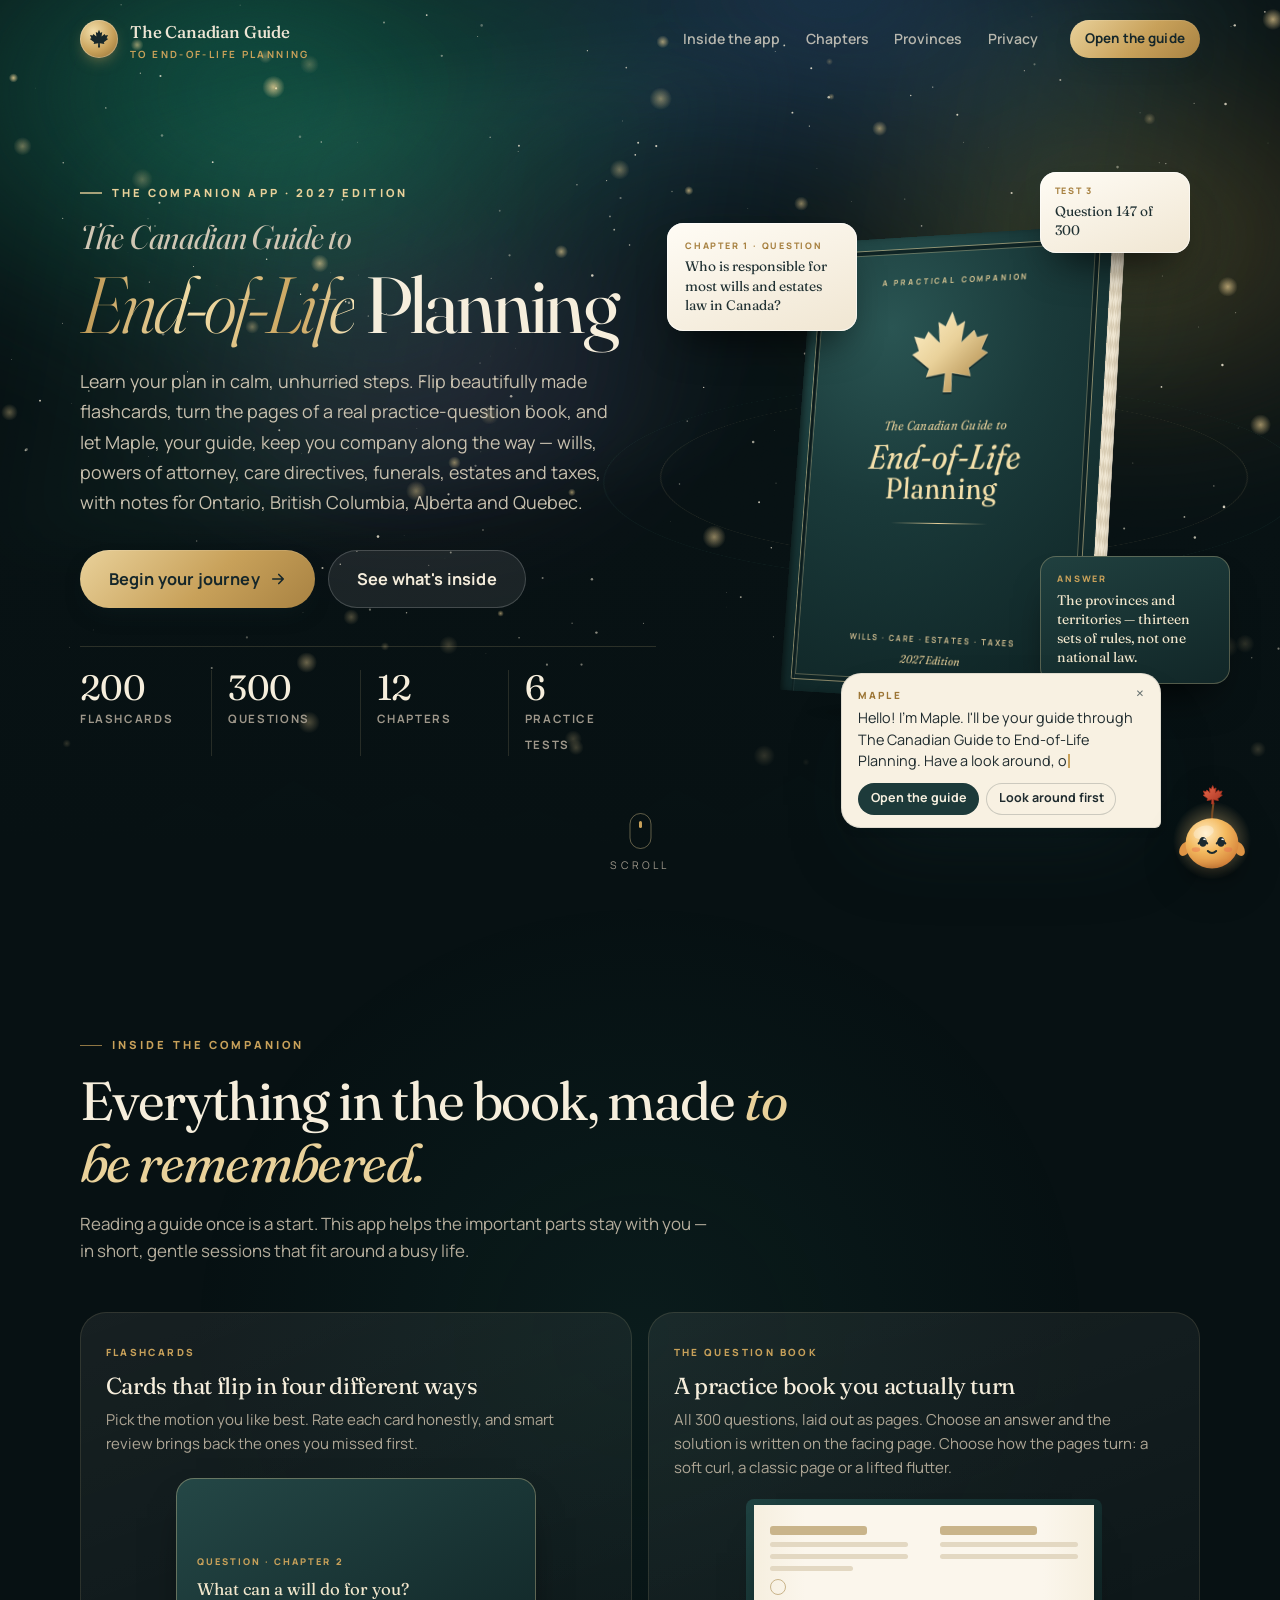
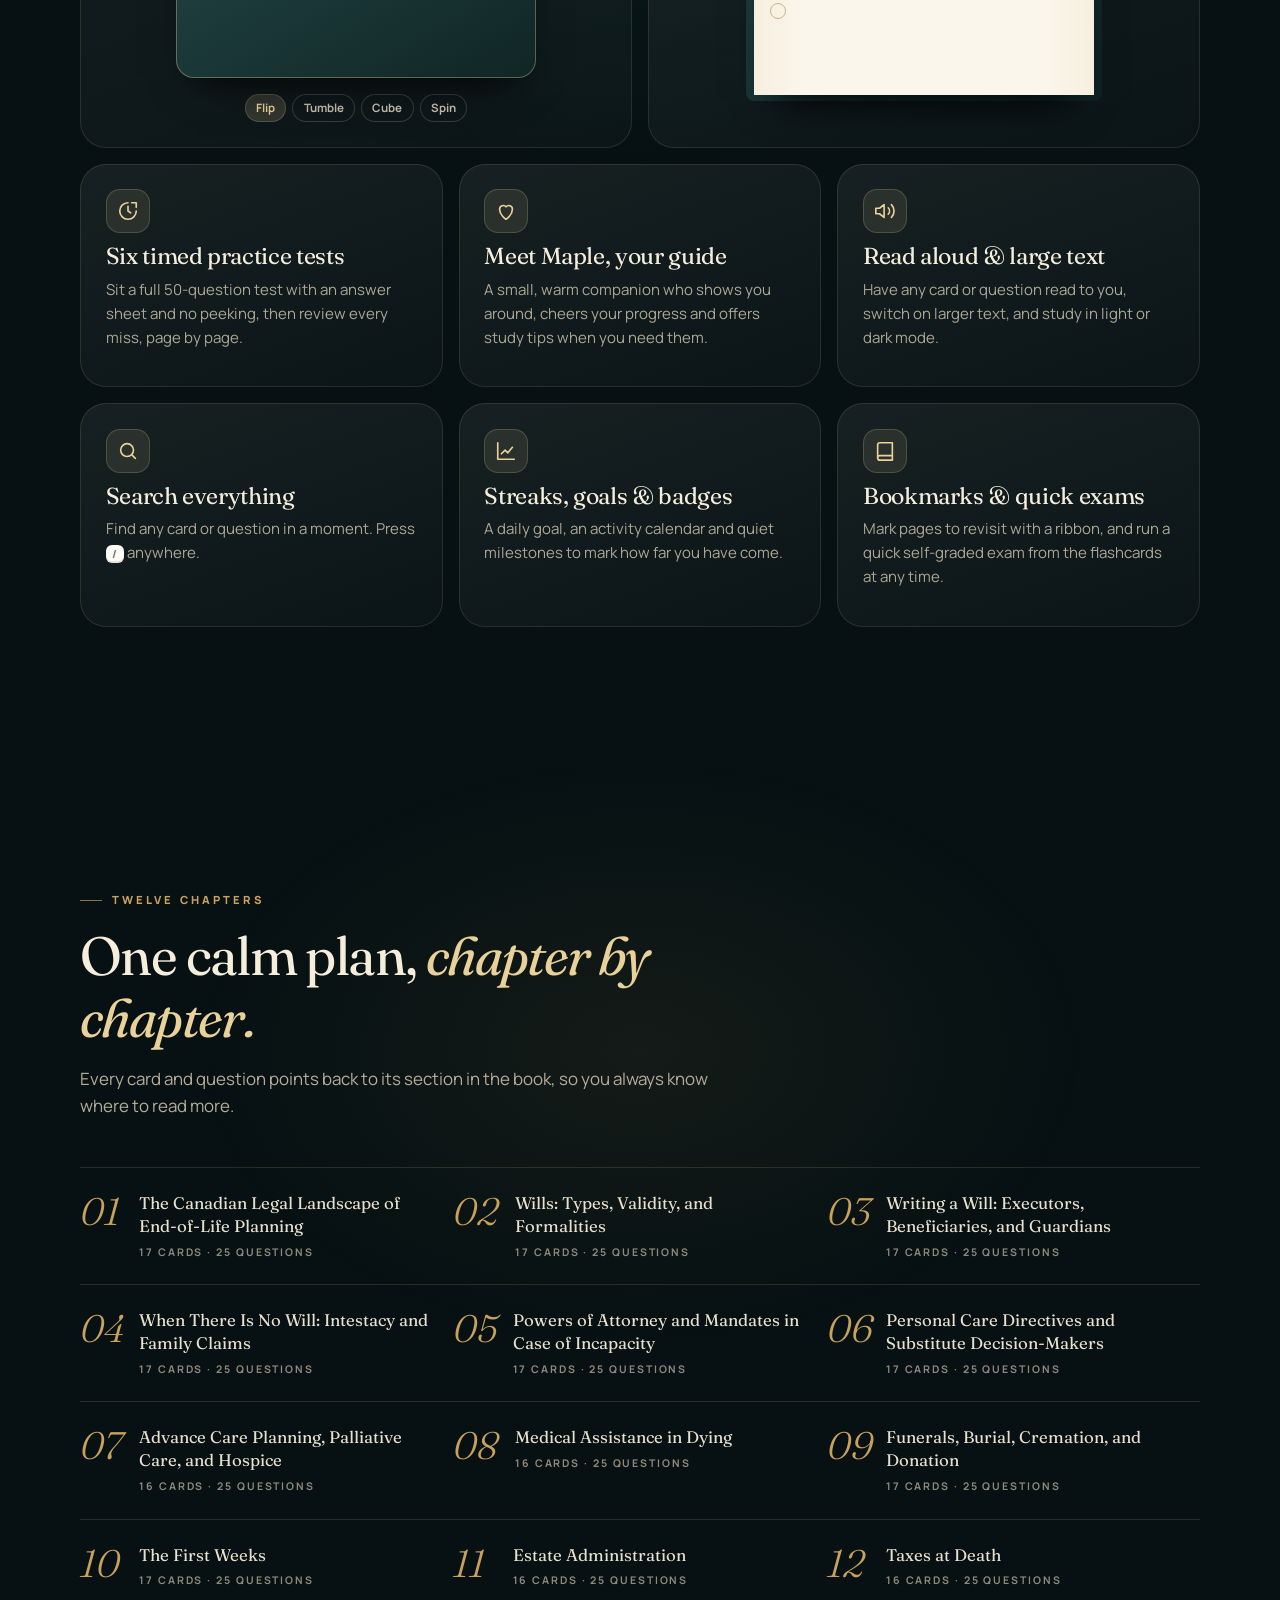
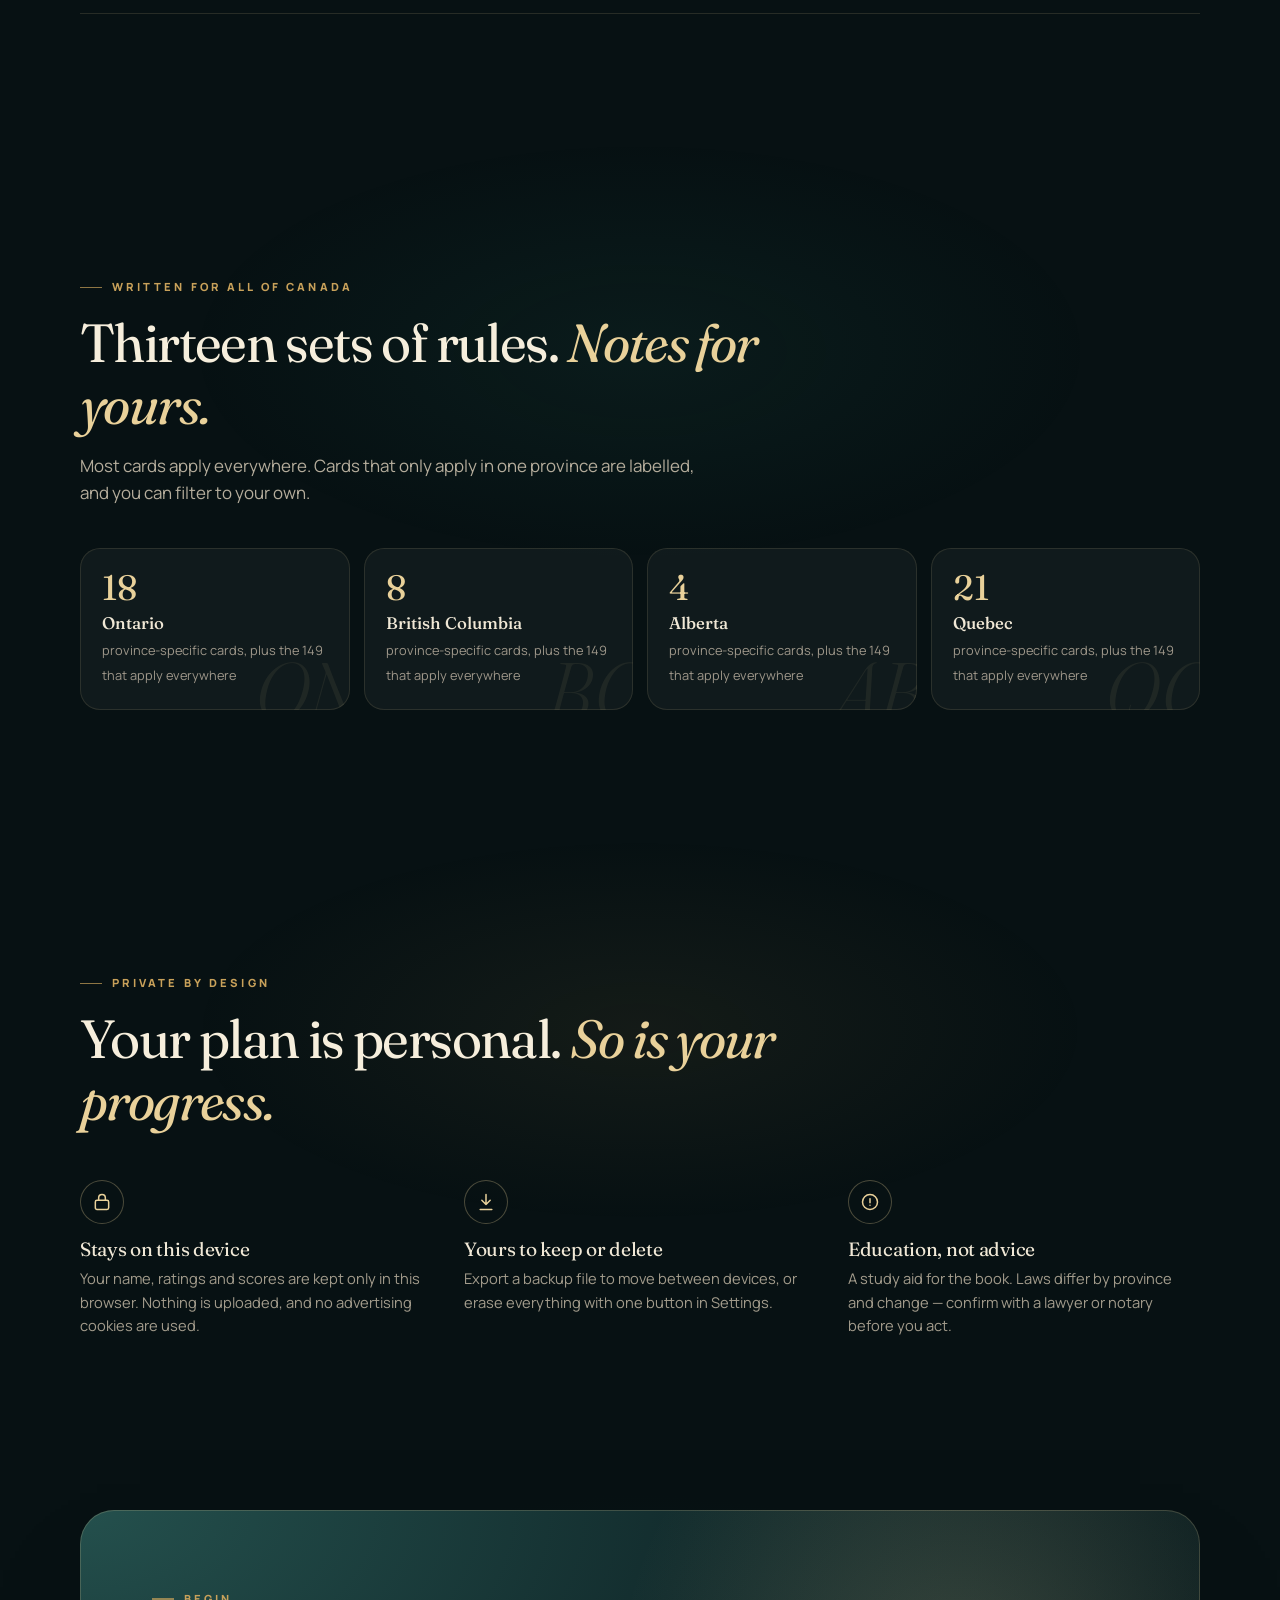
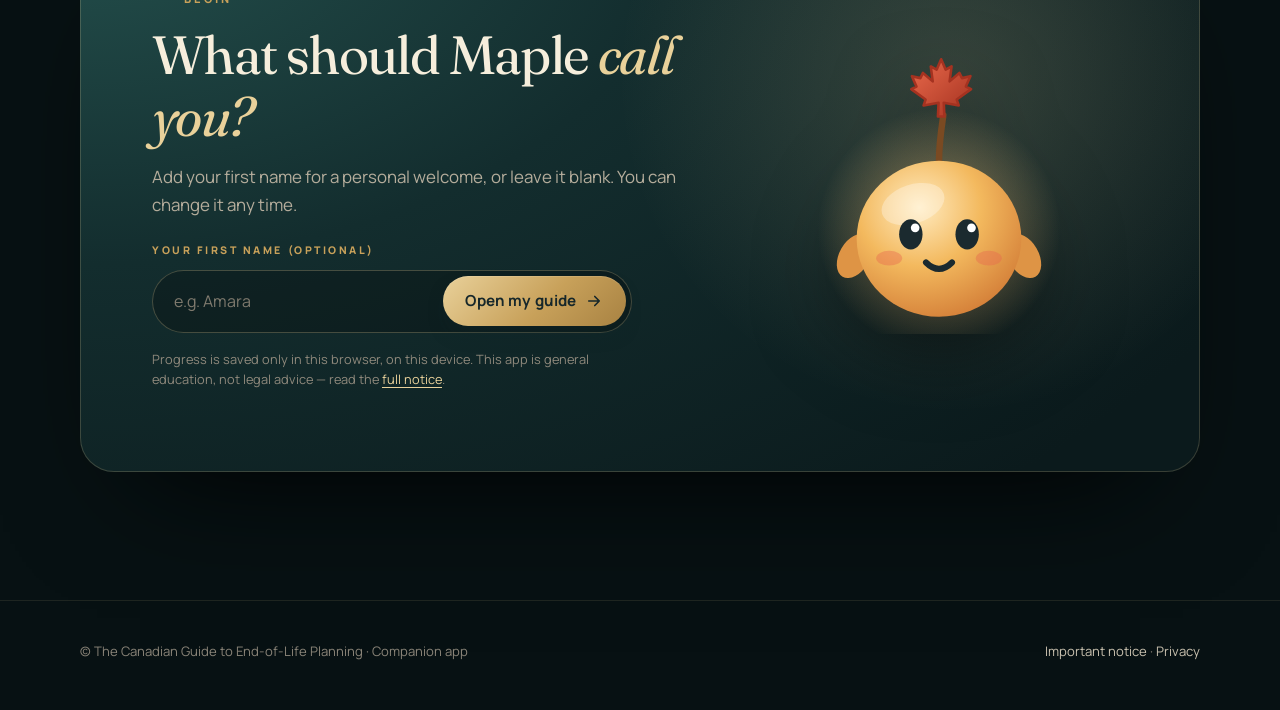
==== commit b0d8f078: "Require the author's name (Leander Vosswick, any case) to open the app Co-Authored-By: Claude Opus 5" ====
--- a/index.html
+++ b/index.html
@@ -1349,7 +1349,19 @@
   if(location.hash)history.replaceState(null,"",location.pathname+location.search);
   window.scrollTo(0,0);if(skyStart)skyStart();document.title="The Canadian Guide to End-of-Life Planning — Companion App";
 }
+/* ---- author-name gate (case-insensitive) ---- */
+const AUTHOR="leander vosswick";
+const normName=s=>String(s||"").trim().replace(/\s+/g," ").toLowerCase();
+function gate(onOk){
+  if($(".gate"))return;
+  const o=modal(`<form class="gate" autocomplete="off"><span class="eyebrow">Readers only</span><h3 style="margin-top:.6rem">Enter the author's name</h3><p>This companion is for readers of <i>The Canadian Guide to End-of-Life Planning</i>. Type the author's name as it appears on the book to open it.</p><label class="sr" for="gate-in">Author's name</label><input class="inp" id="gate-in" placeholder="Author's full name" style="width:100%;font-size:1rem;padding:.8rem 1rem" autocapitalize="words" spellcheck="false"><p class="gate-err" id="gate-err" role="alert" style="color:var(--bad);font-size:.86rem;min-height:1.3em;margin:.5rem 0 0"></p><div class="row" style="justify-content:flex-end"><button type="button" class="btn ghost" data-close>Cancel</button><button type="submit" class="btn gold">Unlock ${I.arrow}</button></div></form>`);
+  const f=$(".gate",o),inp=$("#gate-in",o);setTimeout(()=>inp.focus(),30);
+  f.addEventListener("submit",e=>{e.preventDefault();
+    if(normName(inp.value)===AUTHOR){S.unlocked=1;save();o.remove();onOk()}
+    else{$("#gate-err",o).textContent="That name doesn't match. Please check the spelling on the book's cover.";inp.select();const m=$(".modal",o);if(m.animate&&!reduce())m.animate([{transform:"translateX(0)"},{transform:"translateX(-8px)"},{transform:"translateX(8px)"},{transform:"translateX(0)"}],{duration:300})}});
+}
 function enter(first){
+  if(!S.unlocked){gate(()=>enter(first));return}
   S.seen=1;save();skyRun=false;
   $("#landing").classList.add("hidden");$("#app").classList.remove("hidden");MP.place(false);MP.hide();
   window.scrollTo(0,0);
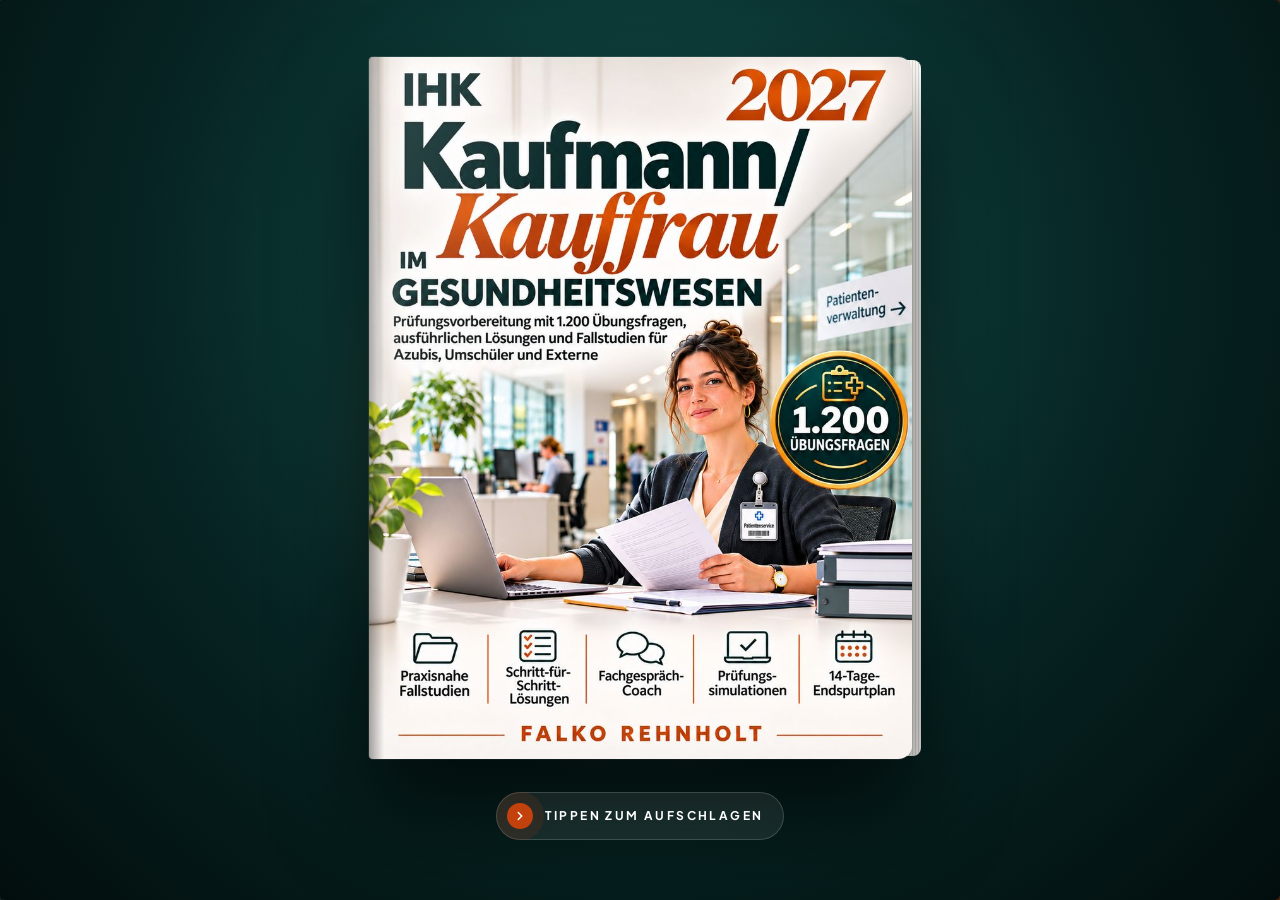
==== commit 3a4c2428: "Redesign Digitales Lernheft: brand palette, landing, notebook feedback, A4 PDF title page Based on D" ====
--- a/index.html
+++ b/index.html
@@ -1,2068 +1,3 @@
 <!doctype html>
-<html lang="en-CA">
-<head>
-<meta charset="utf-8">
-<meta name="viewport" content="width=device-width,initial-scale=1,viewport-fit=cover">
-<title>The Canadian Guide to End-of-Life Planning — Companion App</title>
-<meta name="description" content="The companion app for The Canadian Guide to End-of-Life Planning: 200 flashcards and 300 practice questions in a page-turning digital book, with a friendly guide. Progress stays on your device.">
-<meta name="theme-color" content="#0B1A1C">
-<link rel="icon" href="data:image/svg+xml,%3Csvg xmlns='http://www.w3.org/2000/svg' viewBox='0 0 100 100'%3E%3Ccircle cx='50' cy='50' r='48' fill='%231D3A3A'/%3E%3Cpath transform='translate(20 18) scale(.6)' d='M50 4 L57 20 L66 15 L63 38 L78 25 L82 33 L95 30 L88 46 L96 50 L74 66 L77 75 L54 71 L55 92 L45 92 L46 71 L23 75 L26 66 L4 50 L12 46 L5 30 L18 33 L22 25 L37 38 L34 15 L43 20 Z' fill='%23E9D19A'/%3E%3C/svg%3E">
-<link rel="preconnect" href="https://fonts.googleapis.com"><link rel="preconnect" href="https://fonts.gstatic.com" crossorigin>
-<link href="https://fonts.googleapis.com/css2?family=Fraunces:ital,opsz,wght@0,9..144,300..700;1,9..144,300..700&family=Manrope:wght@400;500;600;700;800&display=swap" rel="stylesheet">
-<style>
-/* =========================================================
-   The Canadian Guide to End-of-Life Planning — Companion App
-   Design system
-   ========================================================= */
-:root{
-  --ink:#14232A;--forest:#1D3A3A;--forest2:#122628;--forest3:#0B1A1C;--teal:#2F5D5A;
-  --gold:#C8A15A;--gold2:#E9D19A;--gold3:#9C7535;--maple:#B8432F;--maple2:#D9634B;
-  --ok:#2E7D5B;--bad:#B5483A;--warn:#C98B3A;
-  --bg:#F4EEE3;--bg2:#EAE1D1;--surface:#FFFCF6;--surface2:#F8F2E7;--text:#1A2A30;--muted:#65706F;
-  --line:rgba(26,42,48,.11);--line2:rgba(26,42,48,.2);--h:#13282A;
-  --pg:#FBF6EC;--pg2:#F1E8D6;--pg-ink:#1F2B2E;--pg-muted:#6F7372;
-  --serif:'Fraunces',Georgia,'Times New Roman',serif;
-  --sans:'Manrope',system-ui,-apple-system,'Segoe UI',Roboto,sans-serif;
-  --r:20px;--r-s:12px;
-  --sh-s:0 1px 2px rgba(18,38,40,.06),0 4px 14px -6px rgba(18,38,40,.14);
-  --sh-m:0 2px 4px rgba(18,38,40,.06),0 18px 40px -16px rgba(18,38,40,.28);
-  --sh-l:0 4px 8px rgba(18,38,40,.06),0 40px 80px -30px rgba(18,38,40,.45);
-  --ease:cubic-bezier(.2,.7,.2,1);
-  --fs:16px;
-  color-scheme:light;
-}
-:root[data-theme=dark]{
-  --bg:#0A1315;--bg2:#0F1C1F;--surface:#112023;--surface2:#16282B;--text:#E9E3D6;--muted:#98A4A1;
-  --line:rgba(233,227,214,.1);--line2:rgba(233,227,214,.2);--h:#F3E9D2;
-  --pg:#EEE6D5;--pg2:#E0D5BF;
-  --sh-s:0 1px 2px rgba(0,0,0,.3),0 4px 14px -6px rgba(0,0,0,.5);
-  --sh-m:0 2px 4px rgba(0,0,0,.3),0 18px 40px -16px rgba(0,0,0,.7);
-  --sh-l:0 4px 8px rgba(0,0,0,.3),0 40px 80px -30px rgba(0,0,0,.85);
-  color-scheme:dark;
-}
-:root[data-big="1"]{--fs:18.5px}
-*{box-sizing:border-box}
-html{-webkit-text-size-adjust:100%;scroll-behavior:smooth}
-html,body{margin:0}
-body{font-family:var(--sans);font-size:var(--fs);line-height:1.6;background:var(--bg);color:var(--text);-webkit-font-smoothing:antialiased;-moz-osx-font-smoothing:grayscale;overflow-x:hidden}
-h1,h2,h3,h4{font-family:var(--serif);font-weight:500;color:var(--h);margin:0;letter-spacing:-.015em;line-height:1.15}
-p{margin:0 0 .8em}
-a{color:inherit}
-button,select,input,textarea{font:inherit;color:inherit}
-button{cursor:pointer;background:none;border:0;padding:0}
-.hidden{display:none!important}
-.sr{position:absolute!important;width:1px;height:1px;overflow:hidden;clip:rect(0 0 0 0);white-space:nowrap}
-:focus-visible{outline:2.5px solid var(--gold);outline-offset:3px;border-radius:6px}
-::selection{background:rgba(200,161,90,.35)}
-kbd{font:700 .7rem var(--sans);padding:.08rem .42rem;border-radius:6px;background:var(--surface);box-shadow:0 0 0 1px var(--line2),inset 0 -2px 0 var(--line);color:var(--muted);white-space:nowrap}
-
-/* ---------- buttons ---------- */
-.btn{text-decoration:none;--bg-b:var(--forest);--fg-b:#F6EFDF;position:relative;display:inline-flex;align-items:center;justify-content:center;gap:.55rem;padding:.8rem 1.4rem;border-radius:999px;background:var(--bg-b);color:var(--fg-b);font-weight:700;font-size:.95rem;letter-spacing:.01em;transition:transform .25s var(--ease),box-shadow .25s,background .25s,opacity .2s;box-shadow:0 1px 0 rgba(255,255,255,.12) inset,0 10px 24px -12px rgba(18,38,40,.6);white-space:nowrap;overflow:hidden;isolation:isolate}
-.btn:hover{transform:translateY(-2px);box-shadow:0 1px 0 rgba(255,255,255,.12) inset,0 16px 30px -12px rgba(18,38,40,.6)}
-.btn:active{transform:translateY(0) scale(.98)}
-.btn svg{width:18px;height:18px;flex:none}
-.btn.gold{--bg-b:linear-gradient(135deg,#E9D19A,#C8A15A 55%,#A88242);--fg-b:#16272A;background:var(--bg-b)}
-.btn.gold::after{content:"";position:absolute;inset:0;background:linear-gradient(105deg,transparent 30%,rgba(255,255,255,.55) 48%,transparent 62%);transform:translateX(-120%);transition:transform .9s var(--ease);z-index:-1}
-.btn.gold:hover::after{transform:translateX(120%)}
-.btn.ghost{background:transparent;color:var(--h);box-shadow:inset 0 0 0 1.5px var(--line2)}
-.btn.ghost:hover{background:var(--surface2);box-shadow:inset 0 0 0 1.5px var(--line2)}
-.btn.glass{background:rgba(255,255,255,.08);color:#F4ECDB;box-shadow:inset 0 0 0 1px rgba(255,255,255,.18);backdrop-filter:blur(8px)}
-.btn.glass:hover{background:rgba(255,255,255,.14)}
-.btn.sm{padding:.5rem .95rem;font-size:.84rem}
-.btn.lg{padding:1rem 1.8rem;font-size:1.02rem}
-.btn:disabled{opacity:.35;pointer-events:none}
-.icbtn{width:42px;height:42px;border-radius:50%;display:inline-grid;place-items:center;color:var(--h);background:var(--surface);box-shadow:inset 0 0 0 1px var(--line);transition:background .2s,transform .2s}
-.icbtn:hover{background:var(--surface2);transform:translateY(-1px)}
-.icbtn svg{width:19px;height:19px}
-.icbtn.on{background:var(--forest);color:var(--gold2)}
-.eyebrow{display:inline-flex;align-items:center;gap:.6rem;font-size:.7rem;letter-spacing:.28em;text-transform:uppercase;font-weight:800;color:var(--gold3)}
-.eyebrow::before{content:"";width:22px;height:1.5px;background:currentColor;opacity:.7}
-:root[data-theme=dark] .eyebrow{color:var(--gold)}
-.note{color:var(--muted);font-size:.86rem}
-.chip{display:inline-flex;align-items:center;gap:.35rem;padding:.28rem .7rem;border-radius:999px;font-size:.74rem;font-weight:700;background:var(--surface2);color:var(--muted);box-shadow:inset 0 0 0 1px var(--line)}
-
-/* ---------- toast / modal ---------- */
-.toast{position:fixed;left:50%;bottom:calc(28px + env(safe-area-inset-bottom));transform:translateX(-50%);z-index:300;background:var(--forest2);color:#F4ECDB;padding:.75rem 1.2rem;border-radius:999px;font-weight:700;font-size:.9rem;box-shadow:var(--sh-l);display:flex;gap:.6rem;align-items:center;animation:toastIn .45s var(--ease) both,toastOut .4s 2.1s ease-in forwards}
-.toast i{font-style:normal;color:var(--gold2)}
-@keyframes toastIn{from{opacity:0;transform:translate(-50%,16px) scale(.96)}}
-@keyframes toastOut{to{opacity:0;transform:translate(-50%,10px)}}
-.ov{position:fixed;inset:0;z-index:250;background:rgba(6,14,16,.55);backdrop-filter:blur(6px);display:grid;place-items:center;padding:1rem;animation:fade .3s both}
-@keyframes fade{from{opacity:0}}
-.modal{background:var(--surface);color:var(--text);border-radius:24px;max-width:600px;width:100%;max-height:86vh;overflow:auto;padding:1.8rem 1.8rem 1.5rem;box-shadow:var(--sh-l);animation:pop .45s var(--ease) both}
-.modal h3{font-size:1.6rem;margin-bottom:.7rem}
-.modal p{color:var(--text);opacity:.88}
-@keyframes pop{from{opacity:0;transform:translateY(18px) scale(.97)}}
-
-/* =========================================================
-   LANDING
-   ========================================================= */
-#landing{background:#071113;color:#EDE5D4;min-height:100vh;position:relative;overflow:hidden}
-#landing h1,#landing h2,#landing h3{color:#F6EEDC}
-.l-nav{position:fixed;top:0;left:0;right:0;z-index:40;transition:background .4s,box-shadow .4s,padding .4s;padding:1.1rem 0}
-.l-nav.solid{background:rgba(7,17,19,.72);backdrop-filter:blur(14px) saturate(1.3);box-shadow:0 1px 0 rgba(233,209,154,.12);padding:.7rem 0}
-.wrap{max-width:1200px;margin:0 auto;padding:0 clamp(16px,4vw,40px)}
-.l-nav .wrap{display:flex;align-items:center;gap:1.5rem}
-.brand{display:flex;align-items:center;gap:.75rem;font-family:var(--serif);font-size:1.06rem;font-weight:500;color:inherit;text-decoration:none;letter-spacing:-.01em}
-.seal{width:38px;height:38px;flex:none;border-radius:50%;display:grid;place-items:center;background:radial-gradient(circle at 35% 30%,#F1DDA9,#C8A15A 55%,#8D6A30);box-shadow:0 0 0 1px rgba(255,255,255,.25) inset,0 6px 16px -6px rgba(200,161,90,.7)}
-.seal svg{width:20px;height:20px}
-.brand small{display:block;font:700 .62rem var(--sans);letter-spacing:.24em;text-transform:uppercase;color:var(--gold);margin-top:2px}
-.l-links{display:flex;gap:1.6rem;margin-left:auto;font-size:.88rem;font-weight:600}
-.l-links a{text-decoration:none;opacity:.75;transition:opacity .2s;position:relative}
-.l-links a:hover{opacity:1}
-.l-links a::after{content:"";position:absolute;left:0;right:0;bottom:-5px;height:1.5px;background:var(--gold);transform:scaleX(0);transition:transform .35s var(--ease)}
-.l-links a:hover::after{transform:scaleX(1)}
-.l-nav .btn{margin-left:.5rem}
-@media(max-width:860px){.l-links{display:none}.l-nav .btn{margin-left:auto}}
-
-/* aurora + sky */
-.sky{position:absolute;inset:0;pointer-events:none;overflow:hidden}
-.aurora{position:absolute;inset:-20% -10% auto -10%;height:110%;filter:blur(70px) saturate(1.2);opacity:.9}
-.aurora i{position:absolute;border-radius:50%;mix-blend-mode:screen;animation:drift 22s ease-in-out infinite alternate}
-.aurora .a1{width:60%;height:55%;left:-5%;top:0;background:radial-gradient(closest-side,rgba(47,160,130,.55),transparent)}
-.aurora .a2{width:55%;height:50%;left:35%;top:-8%;background:radial-gradient(closest-side,rgba(74,120,170,.45),transparent);animation-duration:28s;animation-delay:-6s}
-.aurora .a3{width:45%;height:45%;left:60%;top:20%;background:radial-gradient(closest-side,rgba(200,161,90,.32),transparent);animation-duration:25s;animation-delay:-12s}
-.aurora .a4{width:40%;height:40%;left:15%;top:35%;background:radial-gradient(closest-side,rgba(150,90,160,.22),transparent);animation-duration:31s}
-@keyframes drift{0%{transform:translate(0,0) rotate(0) scale(1)}50%{transform:translate(6%,4%) rotate(12deg) scale(1.12)}100%{transform:translate(-4%,8%) rotate(-8deg) scale(.95)}}
-.ribbon{position:absolute;left:-10%;right:-10%;top:6%;height:46%;opacity:.5;background:linear-gradient(100deg,transparent 10%,rgba(80,210,160,.18) 30%,rgba(110,180,220,.12) 48%,transparent 60%,rgba(80,210,160,.12) 75%,transparent 90%);filter:blur(30px);transform:skewY(-8deg);animation:ribbon 16s ease-in-out infinite alternate}
-@keyframes ribbon{to{transform:skewY(-3deg) translateX(6%);opacity:.75}}
-#sky-cv{position:absolute;inset:0;width:100%;height:100%}
-.grain{position:absolute;inset:0;opacity:.07;mix-blend-mode:overlay;background-image:url("data:image/svg+xml;utf8,<svg xmlns='http://www.w3.org/2000/svg' width='160' height='160'><filter id='n'><feTurbulence type='fractalNoise' baseFrequency='.85' numOctaves='3' stitchTiles='stitch'/></filter><rect width='100%' height='100%' filter='url(%23n)'/></svg>")}
-.horizon{position:absolute;left:0;right:0;bottom:0;height:42%;background:linear-gradient(to bottom,transparent,#071113 85%)}
-.ridge{position:absolute;left:0;right:0;bottom:0;width:100%;height:auto;opacity:.95}
-
-/* hero */
-.hero-l{position:relative;min-height:100vh;min-height:100svh;display:flex;align-items:center;padding:7rem 0 5rem}
-.hero-l .wrap{display:grid;grid-template-columns:1.08fr .92fr;gap:3rem;align-items:center;position:relative;z-index:2;width:100%}
-.hero-copy .eyebrow{color:var(--gold2)}
-.hero-copy h1{font-size:clamp(2.7rem,6.2vw,5.6rem);line-height:.98;font-weight:400;letter-spacing:-.035em;margin:1.2rem 0 1.4rem;font-variation-settings:"opsz" 144}
-.hero-copy h1 .pre{display:block;font-size:.42em;letter-spacing:-.01em;font-weight:400;color:#CFC6B3;margin-bottom:.35em;font-style:italic}
-.foil{background:linear-gradient(100deg,#B8904A 0%,#F3DFAA 22%,#C8A15A 40%,#FFF1C9 52%,#C8A15A 64%,#E9D19A 82%,#A88242 100%);background-size:200% 100%;-webkit-background-clip:text;background-clip:text;color:transparent;animation:foil 7s linear infinite}
-@keyframes foil{to{background-position:-200% 0}}
-.hero-copy h1 em{font-style:italic;font-weight:300}
-.w{display:inline-block;opacity:0;transform:translateY(.5em) rotateX(-40deg);transform-origin:50% 100%;animation:wIn .9s var(--ease) forwards}
-@keyframes wIn{to{opacity:1;transform:none}}
-.lead{font-size:clamp(1.02rem,1.4vw,1.18rem);color:#C9C1AF;max-width:34rem;line-height:1.7}
-.cta-row{display:flex;gap:.8rem;flex-wrap:wrap;margin:2rem 0 2.4rem}
-.l-stats{display:flex;gap:0;flex-wrap:wrap;border-top:1px solid rgba(233,209,154,.16);padding-top:1.4rem;max-width:36rem}
-.l-stats div{flex:1 1 0;min-width:90px;padding-right:1rem}
-.l-stats div+div{padding-left:1rem;border-left:1px solid rgba(233,209,154,.14)}
-.l-stats b{display:block;font:400 2.2rem/1 var(--serif);color:#F6EEDC;letter-spacing:-.02em}
-.l-stats span{font-size:.72rem;letter-spacing:.14em;text-transform:uppercase;color:#9E978A;font-weight:700}
-.reveal-up{opacity:0;transform:translateY(24px);animation:up 1s var(--ease) forwards}
-@keyframes up{to{opacity:1;transform:none}}
-.scroll-cue{position:absolute;left:50%;bottom:26px;transform:translateX(-50%);z-index:3;display:flex;flex-direction:column;align-items:center;gap:.5rem;font-size:.66rem;letter-spacing:.3em;text-transform:uppercase;color:#9E978A;text-decoration:none}
-.scroll-cue i{width:22px;height:36px;border-radius:12px;border:1.5px solid rgba(233,209,154,.4);position:relative}
-.scroll-cue i::after{content:"";position:absolute;left:50%;top:7px;width:3px;height:7px;border-radius:2px;background:var(--gold);transform:translateX(-50%);animation:cue 2s ease-in-out infinite}
-@keyframes cue{0%{opacity:0;transform:translate(-50%,0)}40%{opacity:1}80%{opacity:0;transform:translate(-50%,12px)}100%{opacity:0}}
-
-/* hero 3D book */
-.hero-art{position:relative;height:min(640px,80vh);display:grid;place-items:center;perspective:2000px}
-.hb-wrap{position:relative;width:min(340px,62vw);aspect-ratio:3/4.1;transform-style:preserve-3d;animation:bob 7s ease-in-out infinite}
-@keyframes bob{50%{transform:translateY(-14px)}}
-.hb{--T:46px;position:absolute;inset:0;transform-style:preserve-3d;transform:rotateY(var(--ry,-28deg)) rotateX(var(--rx,8deg));transition:transform 1s var(--ease)}
-.hb>*{position:absolute;backface-visibility:hidden}
-.hb-back{inset:0;transform:translateZ(calc(var(--T)/-2)) rotateY(180deg);background:linear-gradient(135deg,#173332,#0C1D1E);border-radius:4px 10px 10px 4px}
-.hb-spine{top:0;bottom:0;left:calc(var(--T)/-2);width:var(--T);transform:rotateY(-90deg);background:linear-gradient(90deg,#0B1C1D,#1E4342 30%,#18393A 70%,#0B1C1D);display:grid;place-items:center;border-radius:3px}
-.hb-spine span{writing-mode:vertical-rl;transform:rotate(180deg);font:500 .78rem var(--serif);letter-spacing:.14em;color:var(--gold2);white-space:nowrap}
-.hb-edge{top:5px;bottom:5px;left:calc(100% - var(--T)/2 - 4px);width:calc(var(--T) - 4px);transform:rotateY(90deg);background:repeating-linear-gradient(90deg,#EFE6D2 0 1.2px,#D9CDB4 1.2px 2.4px);box-shadow:inset 0 0 12px rgba(0,0,0,.25)}
-.hb-top{left:0;right:6px;top:calc(var(--T)/-2 + 4px);height:calc(var(--T) - 4px);transform:rotateX(90deg);background:repeating-linear-gradient(0deg,#EFE6D2 0 1.2px,#D9CDB4 1.2px 2.4px)}
-.hb-block{top:5px;bottom:5px;left:2px;right:5px;transform:translateZ(calc(var(--T)/2 - 2px));background:linear-gradient(90deg,#E6DCC6,#FBF6EC 8%,#FBF6EC);border-radius:0 4px 4px 0;padding:14% 12%;color:#2A3638;backface-visibility:visible}
-.hb-block small{font:800 .58rem var(--sans);letter-spacing:.3em;text-transform:uppercase;color:#A88242}
-.hb-block h4{font:400 1.5rem/1.1 var(--serif);color:#1B3233;margin:.6rem 0}
-.hb-block p{font-size:.68rem;color:#6F7372;line-height:1.6}
-.hb-block .ln{height:5px;border-radius:3px;background:#E7DDC9;margin:.45rem 0}
-.hb-cover{inset:0;transform-origin:left center;transform:translateZ(calc(var(--T)/2)) rotateY(var(--open,0deg));transform-style:preserve-3d;transition:transform 1.3s var(--ease);backface-visibility:visible}
-.hb-cover>div{position:absolute;inset:0;backface-visibility:hidden;border-radius:3px 10px 10px 3px}
-.cv-in{transform:rotateY(180deg);background:#1A3536 url("data:image/svg+xml;utf8,<svg xmlns='http://www.w3.org/2000/svg' width='40' height='40'><path d='M20 4l3 7 4-2-1 9 6-5 2 3 5-1-3 6 3 2-9 6 1 3-9-1v8h-2v-8l-9 1 1-3-9-6 3-2-3-6 5 1 2-3 6 5-1-9 4 2z' fill='none' stroke='%23C8A15A' stroke-opacity='.22' stroke-width='.8'/></svg>") repeat;background-size:40px 40px}
-.cv-out{overflow:hidden;background:radial-gradient(120% 90% at 30% 20%,#2A5553 0%,#1A3A3A 42%,#0F2425 100%);box-shadow:inset 6px 0 10px -4px rgba(0,0,0,.6),inset -1px 0 0 rgba(255,255,255,.05);display:flex;flex-direction:column;align-items:center;text-align:center;padding:12% 10% 9%}
-.cv-out::before{content:"";position:absolute;inset:12px;border:1px solid rgba(233,209,154,.55);border-radius:2px 6px 6px 2px;box-shadow:0 0 0 4px rgba(15,36,37,0),inset 0 0 0 4px rgba(15,36,37,1),inset 0 0 0 5px rgba(233,209,154,.32)}
-.cv-out::after{content:"";position:absolute;inset:0;background:linear-gradient(115deg,transparent 35%,rgba(255,240,200,.18) 48%,transparent 60%);transform:translateX(-100%);animation:sheen 6s ease-in-out infinite 2s}
-@keyframes sheen{0%{transform:translateX(-100%)}35%,100%{transform:translateX(100%)}}
-.cv-out .hinge{position:absolute;left:14px;top:0;bottom:0;width:2px;background:linear-gradient(rgba(0,0,0,.35),rgba(0,0,0,.15));box-shadow:1px 0 0 rgba(255,255,255,.06)}
-.cv-top{position:relative;font:800 .52rem var(--sans);letter-spacing:.34em;text-transform:uppercase;color:var(--gold2);opacity:.85}
-.cv-leaf{position:relative;width:34%;margin:9% 0 7%;filter:drop-shadow(0 2px 0 rgba(0,0,0,.35))}
-.cv-title{position:relative;font-family:var(--serif);line-height:1.02;color:#F3DFAA}
-.cv-title .t1{display:block;font-size:.82rem;font-style:italic;letter-spacing:.02em;margin-bottom:.4rem;color:#E1CC98}
-.cv-title .t2{display:block;font-size:clamp(1.5rem,3.1vw,2.15rem);font-weight:400;font-style:italic}
-.cv-title .t3{display:block;font-size:clamp(1.35rem,2.7vw,1.85rem);font-weight:400;letter-spacing:.01em}
-.cv-rule{position:relative;width:40%;height:1px;background:linear-gradient(90deg,transparent,var(--gold2),transparent);margin:7% 0}
-.cv-sub{position:relative;font:700 .52rem var(--sans);letter-spacing:.24em;text-transform:uppercase;color:#CDBB8E;margin-top:auto}
-.cv-ed{position:relative;font:italic 400 .7rem var(--serif);color:var(--gold2);margin-top:.5rem}
-.hb-shadow{position:absolute;left:8%;right:-4%;bottom:-11%;height:16%;background:radial-gradient(closest-side,rgba(0,0,0,.65),transparent);filter:blur(6px);transform:rotateX(80deg);animation:shad 7s ease-in-out infinite}
-@keyframes shad{50%{opacity:.6;transform:rotateX(80deg) scale(.92)}}
-.hero-art:hover .hb-cover{--open:-34deg}
-.float-card{position:absolute;width:190px;padding:1rem 1.1rem;border-radius:16px;font:400 .86rem/1.4 var(--serif);color:#203133;background:linear-gradient(160deg,#FFFCF5,#F0E6D2);box-shadow:0 24px 40px -18px rgba(0,0,0,.7),inset 0 0 0 1px rgba(255,255,255,.6);transform-style:preserve-3d}
-.float-card small{display:block;font:800 .56rem var(--sans);letter-spacing:.2em;text-transform:uppercase;color:#A88242;margin-bottom:.35rem}
-.float-card.dark{background:linear-gradient(160deg,#20403F,#112627);color:#F1E6CC;box-shadow:0 24px 40px -18px rgba(0,0,0,.8),inset 0 0 0 1px rgba(233,209,154,.3)}
-.float-card.dark small{color:var(--gold)}
-.fc-a{left:-8%;top:12%;animation:fa 9s ease-in-out infinite}
-.fc-b{right:-6%;bottom:16%;animation:fb 10s ease-in-out infinite}
-.fc-c{right:2%;top:4%;width:150px;padding:.75rem .9rem;animation:fa 11s ease-in-out infinite reverse}
-@keyframes fa{0%,100%{transform:translate3d(0,0,120px) rotateY(18deg) rotateZ(-6deg)}50%{transform:translate3d(-8px,-18px,160px) rotateY(8deg) rotateZ(-3deg)}}
-@keyframes fb{0%,100%{transform:translate3d(0,0,90px) rotateY(-16deg) rotateZ(5deg)}50%{transform:translate3d(10px,-14px,140px) rotateY(-24deg) rotateZ(2deg)}}
-.orbit{position:absolute;width:118%;aspect-ratio:1;border-radius:50%;border:1px solid rgba(233,209,154,.12);transform:rotateX(74deg);pointer-events:none}
-.orbit::after{content:"";position:absolute;top:-4px;left:50%;width:8px;height:8px;border-radius:50%;background:var(--gold2);box-shadow:0 0 16px 4px rgba(233,209,154,.6);animation:none}
-.orbit.o2{width:140%;border-color:rgba(120,200,180,.08)}
-
-/* landing sections */
-.l-sec{position:relative;padding:clamp(5rem,10vw,8.5rem) 0;z-index:2}
-.l-sec .eyebrow{color:var(--gold)}
-.l-sec h2{font-size:clamp(2rem,4.2vw,3.4rem);font-weight:400;letter-spacing:-.03em;margin:1rem 0 1rem;max-width:22ch}
-.l-sec h2 em{font-style:italic;color:var(--gold2)}
-.l-sec .sub{color:#B5AD9C;max-width:40rem;font-size:1.06rem}
-.rv{opacity:0;transform:translateY(34px);transition:opacity 1s var(--ease),transform 1s var(--ease)}
-.rv.in{opacity:1;transform:none}
-.rv.d1{transition-delay:.1s}.rv.d2{transition-delay:.2s}.rv.d3{transition-delay:.3s}.rv.d4{transition-delay:.4s}
-.bento{display:grid;grid-template-columns:repeat(6,1fr);gap:16px;margin-top:3rem}
-.tile{position:relative;grid-column:span 2;border-radius:26px;padding:1.6rem;background:linear-gradient(160deg,rgba(255,255,255,.065),rgba(255,255,255,.02));box-shadow:inset 0 0 0 1px rgba(233,209,154,.12);overflow:hidden;min-height:220px;transition:transform .5s var(--ease),box-shadow .5s}
-.tile:hover{transform:translateY(-4px);box-shadow:inset 0 0 0 1px rgba(233,209,154,.28),0 30px 60px -30px rgba(0,0,0,.8)}
-.tile::before{content:"";position:absolute;inset:0;background:radial-gradient(400px circle at var(--mx,50%) var(--my,0%),rgba(233,209,154,.1),transparent 40%);opacity:0;transition:opacity .4s;pointer-events:none}
-.tile:hover::before{opacity:1}
-.tile.big{grid-column:span 3;min-height:380px}
-.tile h3{font-size:1.45rem;font-weight:400;margin:.6rem 0 .5rem}
-.tile p{color:#AFA796;font-size:.94rem;max-width:30rem}
-.tile .ic{width:44px;height:44px;border-radius:14px;display:grid;place-items:center;background:rgba(233,209,154,.1);color:var(--gold2);box-shadow:inset 0 0 0 1px rgba(233,209,154,.2)}
-.tile .ic svg{width:22px;height:22px}
-.tile .tag{font:800 .62rem var(--sans);letter-spacing:.24em;text-transform:uppercase;color:var(--gold)}
-@media(max-width:960px){.bento{grid-template-columns:repeat(2,1fr)}.tile,.tile.big{grid-column:span 2}.tile.half{grid-column:span 1}}
-@media(max-width:560px){.tile.half{grid-column:span 2}}
-/* demo card in bento */
-.demo-stage{perspective:1200px;margin:1.4rem auto 0;width:min(360px,100%);height:200px;cursor:pointer}
-.demo-card{position:relative;width:100%;height:100%;transform-style:preserve-3d}
-.demo-card .df{position:absolute;inset:0;border-radius:18px;backface-visibility:hidden;padding:1.2rem 1.3rem;display:flex;flex-direction:column;justify-content:center;font:400 1.05rem/1.4 var(--serif)}
-.demo-card .df small{font:800 .58rem var(--sans);letter-spacing:.22em;text-transform:uppercase;margin-bottom:.6rem}
-.demo-card .df1{background:linear-gradient(150deg,#244746,#102526);color:#F2E7CD;box-shadow:inset 0 0 0 1px rgba(233,209,154,.35),0 20px 40px -20px #000}
-.demo-card .df1 small{color:var(--gold)}
-.demo-card .df2{background:linear-gradient(150deg,#FFFCF5,#EFE4CE);color:#1F2B2E;transform:rotateY(180deg)}
-.demo-card .df2 small{color:#A88242}
-.demo-fx{display:flex;gap:.4rem;justify-content:center;margin-top:1rem;flex-wrap:wrap}
-.demo-fx button{font-size:.72rem;font-weight:700;padding:.3rem .7rem;border-radius:999px;color:#C9C1AF;box-shadow:inset 0 0 0 1px rgba(233,209,154,.2)}
-.demo-fx button.on{background:rgba(233,209,154,.16);color:var(--gold2)}
-/* mini book loop */
-.mini-book{position:relative;width:min(340px,92%);height:190px;margin:1.6rem auto 0;perspective:1100px}
-.mini-book .mb-base{position:absolute;inset:0;display:flex;border-radius:6px;box-shadow:0 26px 40px -22px #000}
-.mini-book .mb-base::before{content:"";position:absolute;inset:-6px -8px;border-radius:8px;background:linear-gradient(135deg,#1E4140,#0E2223);z-index:-1}
-.mb-p{flex:1;background:linear-gradient(90deg,#F6EFDF,#FBF6EC 30%);padding:14px 16px}
-.mb-p:last-child{background:linear-gradient(270deg,#F6EFDF,#FBF6EC 30%)}
-.mb-p i{display:block;height:5px;border-radius:3px;background:#E3D8C2;margin:7px 0}
-.mb-p i.s{width:60%}.mb-p i.t{height:9px;width:70%;background:#C9B48A}
-.mb-p b{display:block;width:16px;height:16px;border-radius:50%;border:1.5px solid #C9B48A;margin:8px 0 0}
-.mb-leaf{position:absolute;left:50%;top:0;width:50%;height:100%;transform-origin:left center;transform-style:preserve-3d;animation:mbturn 4.5s cubic-bezier(.45,.05,.25,1) infinite}
-.mb-leaf>div{position:absolute;inset:0;backface-visibility:hidden}
-.mb-leaf .f{background:linear-gradient(270deg,#F6EFDF,#FBF6EC 30%);padding:14px 16px}
-.mb-leaf .b{background:linear-gradient(90deg,#EDE3CF,#FBF6EC 30%);transform:rotateY(180deg);padding:14px 16px}
-@keyframes mbturn{0%,25%{transform:rotateY(0)}70%,100%{transform:rotateY(-180deg)}}
-/* chapters */
-.ch-grid{display:grid;grid-template-columns:repeat(3,1fr);gap:0;margin-top:3rem;border-top:1px solid rgba(233,209,154,.14)}
-.ch-it{position:relative;padding:1.5rem 1.4rem 1.6rem 0;border-bottom:1px solid rgba(233,209,154,.14);display:flex;gap:1.1rem;align-items:flex-start;transition:background .4s}
-.ch-it:hover{background:linear-gradient(90deg,rgba(233,209,154,.06),transparent)}
-.ch-it b{font:300 2.4rem/1 var(--serif);color:var(--gold);min-width:2.6rem;font-style:italic;transition:transform .4s var(--ease)}
-.ch-it:hover b{transform:translateX(6px)}
-.ch-it span{font:400 1.05rem/1.35 var(--serif);color:#E9E1CF}
-.ch-it small{display:block;font:700 .66rem var(--sans);letter-spacing:.18em;text-transform:uppercase;color:#8F897C;margin-top:.45rem}
-@media(max-width:900px){.ch-grid{grid-template-columns:repeat(2,1fr)}}
-@media(max-width:560px){.ch-grid{grid-template-columns:1fr}}
-.prov{display:grid;grid-template-columns:repeat(4,1fr);gap:14px;margin-top:2.6rem}
-.prov div{border-radius:20px;padding:1.4rem;background:rgba(255,255,255,.04);box-shadow:inset 0 0 0 1px rgba(233,209,154,.12);position:relative;overflow:hidden}
-.prov div::after{content:attr(data-k);position:absolute;right:-.1em;bottom:-.25em;font:italic 300 5rem/1 var(--serif);color:rgba(233,209,154,.07)}
-.prov b{display:block;font:400 2.2rem/1 var(--serif);color:var(--gold2)}
-.prov span{display:block;font:500 1.05rem var(--serif);color:#F0E8D6;margin:.5rem 0 .2rem}
-.prov small{color:#9E978A;font-size:.8rem}
-@media(max-width:860px){.prov{grid-template-columns:repeat(2,1fr)}}
-.trust{display:grid;grid-template-columns:repeat(3,1fr);gap:2rem;margin-top:3rem}
-.trust h4{font:400 1.2rem var(--serif);color:#F0E8D6;margin:.8rem 0 .4rem}
-.trust p{color:#A39C8C;font-size:.92rem}
-.trust .ic{width:44px;height:44px;border-radius:50%;display:grid;place-items:center;color:var(--gold2);box-shadow:inset 0 0 0 1px rgba(233,209,154,.3)}
-.trust .ic svg{width:20px;height:20px}
-@media(max-width:760px){.trust{grid-template-columns:1fr;gap:1.4rem}}
-.begin{position:relative;border-radius:34px;padding:clamp(2rem,6vw,4.5rem);overflow:hidden;background:radial-gradient(120% 140% at 0% 0%,#24504D 0%,#132D2E 45%,#0B1A1C 100%);box-shadow:inset 0 0 0 1px rgba(233,209,154,.2),0 60px 120px -60px #000;display:grid;grid-template-columns:1.2fr .8fr;gap:2rem;align-items:center}
-.begin::before{content:"";position:absolute;right:-8%;top:-30%;width:60%;aspect-ratio:1;border-radius:50%;background:radial-gradient(closest-side,rgba(233,209,154,.18),transparent)}
-.begin h2{max-width:none}
-.nameform{position:relative;display:flex;flex-direction:column;gap:.8rem;margin-top:1.6rem;max-width:30rem}
-.nameform label{font:800 .66rem var(--sans);letter-spacing:.24em;text-transform:uppercase;color:var(--gold)}
-.field{display:flex;gap:.5rem;padding:.4rem;border-radius:999px;background:rgba(0,0,0,.25);box-shadow:inset 0 0 0 1px rgba(233,209,154,.25)}
-.field input{flex:1;min-width:0;background:transparent;border:0;outline:0;color:#F6EEDC;padding:.6rem 1rem;font-size:1rem}
-.field input::placeholder{color:#7F7A6E}
-.field:focus-within{box-shadow:inset 0 0 0 1.5px var(--gold),0 0 0 6px rgba(200,161,90,.12)}
-.begin .fine{font-size:.8rem;color:#8F897C;margin-top:1rem;max-width:30rem}
-.begin .fine a{color:var(--gold2);cursor:pointer;text-decoration:underline;text-underline-offset:3px}
-.begin-maple{display:grid;place-items:center;position:relative}
-@media(max-width:860px){.begin{grid-template-columns:1fr}.begin-maple{order:-1}}
-.l-foot{position:relative;z-index:2;padding:2.5rem 0 3rem;border-top:1px solid rgba(233,209,154,.1);color:#8A8478;font-size:.82rem}
-.l-foot .wrap{display:flex;gap:1.5rem;justify-content:space-between;flex-wrap:wrap}
-.l-foot a{cursor:pointer;color:#C9C1AF}
-@media(max-width:860px){
-  .hero-l{padding:6.5rem 0 4rem}
-  .hero-l .wrap{grid-template-columns:1fr;gap:1rem}
-  .hero-art{height:460px;order:2}
-  .fc-a{left:-2%}.fc-b{right:-2%}.fc-c{display:none}
-  .float-card{width:160px;font-size:.78rem}
-}
-
-/* =========================================================
-   APP SHELL
-   ========================================================= */
-#app{min-height:100vh;display:flex;flex-direction:column}
-.top{position:sticky;top:0;z-index:60;background:var(--bg);background:color-mix(in srgb,var(--bg) 80%,transparent);backdrop-filter:blur(16px) saturate(1.4);-webkit-backdrop-filter:blur(16px) saturate(1.4);border-bottom:1px solid var(--line)}
-.top-in{max-width:1240px;margin:0 auto;padding:.7rem clamp(16px,3vw,32px);display:flex;align-items:center;gap:1rem}
-.top .brand{color:var(--h);cursor:pointer}
-.top .brand small{color:var(--gold3)}
-:root[data-theme=dark] .top .brand small{color:var(--gold)}
-.nav{position:relative;display:flex;gap:.2rem;margin:0 auto;padding:.3rem;border-radius:999px;background:var(--surface);box-shadow:inset 0 0 0 1px var(--line)}
-.nav button{position:relative;z-index:1;padding:.5rem 1rem;border-radius:999px;font-weight:700;font-size:.86rem;color:var(--muted);display:flex;align-items:center;gap:.45rem;transition:color .3s}
-.nav button svg{width:17px;height:17px}
-.nav button.on{color:#F6EFDF}
-.nav .pill{position:absolute;z-index:0;top:.3rem;bottom:.3rem;border-radius:999px;background:linear-gradient(135deg,var(--teal),var(--forest2));box-shadow:0 6px 16px -8px rgba(18,38,40,.8);transition:left .5s var(--ease),width .5s var(--ease)}
-.top-act{display:flex;gap:.45rem;align-items:center}
-.srch{display:flex;align-items:center;gap:.5rem;height:42px;padding:0 .9rem;border-radius:999px;background:var(--surface);box-shadow:inset 0 0 0 1px var(--line);color:var(--muted);font-size:.84rem;font-weight:600}
-.srch svg{width:17px;height:17px}
-.srch:hover{color:var(--h)}
-main#main{flex:1;width:100%;max-width:1240px;margin:0 auto;padding:clamp(1.2rem,3vw,2.2rem) clamp(16px,3vw,32px) 3rem}
-.view-in{animation:viewIn .6s var(--ease) both}
-@keyframes viewIn{from{opacity:0;transform:translateY(16px)}}
-.app-foot{max-width:1240px;margin:0 auto;padding:1.4rem clamp(16px,3vw,32px) 2rem;color:var(--muted);font-size:.8rem;border-top:1px solid var(--line);width:100%}
-.app-foot a{cursor:pointer;color:var(--h)}
-.bnav{display:none}
-@media(max-width:900px){.srch span,.srch kbd{display:none}.srch{width:42px;justify-content:center;padding:0}}
-@media(max-width:780px){
-  .nav{display:none}
-  .top .brand span.bt{display:none}
-  .top-act{margin-left:auto}
-  .bnav{display:flex;position:fixed;left:10px;right:10px;bottom:calc(10px + env(safe-area-inset-bottom));z-index:70;justify-content:space-around;padding:.4rem;border-radius:22px;background:var(--surface);background:color-mix(in srgb,var(--surface) 88%,transparent);backdrop-filter:blur(16px);box-shadow:var(--sh-l),inset 0 0 0 1px var(--line)}
-  .bnav button{flex:1;display:flex;flex-direction:column;align-items:center;gap:2px;padding:.45rem 0;border-radius:16px;font-size:.66rem;font-weight:700;color:var(--muted)}
-  .bnav button svg{width:21px;height:21px}
-  .bnav button.on{color:var(--h);background:var(--surface2)}
-  .bnav button.on svg{color:var(--gold3)}
-  main#main{padding-bottom:6.5rem}
-  .app-foot{padding-bottom:6.5rem}
-}
-
-/* panels */
-.panel{background:var(--surface);border-radius:var(--r);padding:clamp(1.2rem,2.6vw,1.8rem);box-shadow:var(--sh-s),inset 0 0 0 1px var(--line)}
-.panel h3{font-size:1.25rem}
-.sec-h{display:flex;align-items:flex-end;justify-content:space-between;gap:1rem;margin:2.6rem 0 1.1rem;flex-wrap:wrap}
-.sec-h h2{font-size:clamp(1.5rem,2.6vw,2rem);font-weight:400}
-.sec-h h2 em{color:var(--gold3);font-style:italic}
-:root[data-theme=dark] .sec-h h2 em{color:var(--gold)}
-
-/* select */
-.sel{display:flex;flex-direction:column;gap:.3rem;font-size:.68rem;font-weight:800;letter-spacing:.14em;text-transform:uppercase;color:var(--muted);min-width:0}
-.sel select,.sel input,.inp{appearance:none;-webkit-appearance:none;font:600 .9rem var(--sans);letter-spacing:0;text-transform:none;color:var(--text);padding:.65rem 2.3rem .65rem .9rem;border-radius:14px;border:0;box-shadow:inset 0 0 0 1px var(--line2);background:var(--surface) url("data:image/svg+xml;utf8,<svg xmlns='http://www.w3.org/2000/svg' width='12' height='12' viewBox='0 0 24 24' fill='none' stroke='%23889' stroke-width='3' stroke-linecap='round'><path d='M6 9l6 6 6-6'/></svg>") no-repeat right .85rem center;max-width:100%;min-width:0;text-overflow:ellipsis}
-.sel input,.inp{background-image:none;padding-right:.9rem}
-.sel select:focus,.sel input:focus,.inp:focus{outline:0;box-shadow:inset 0 0 0 2px var(--gold)}
-.seg{display:inline-flex;padding:.25rem;border-radius:999px;background:var(--surface2);box-shadow:inset 0 0 0 1px var(--line);gap:.15rem;flex-wrap:wrap}
-.seg button{padding:.42rem .85rem;border-radius:999px;font-size:.8rem;font-weight:700;color:var(--muted);transition:background .25s,color .25s}
-.seg button.on{background:var(--surface);color:var(--h);box-shadow:var(--sh-s),inset 0 0 0 1px var(--line)}
-.seg button:hover:not(.on){color:var(--h)}
-
-/* =========================================================
-   HOME
-   ========================================================= */
-.hero{position:relative;overflow:hidden;border-radius:30px;padding:clamp(1.6rem,4vw,3rem);color:#F2EADA;background:radial-gradient(120% 120% at 100% 0%,#2C5A57 0%,#173434 40%,#0D1E20 100%);box-shadow:var(--sh-l);display:grid;grid-template-columns:1fr auto;gap:2rem;align-items:center;isolation:isolate}
-.hero::before{content:"";position:absolute;inset:-30% -10% auto 30%;height:120%;background:radial-gradient(closest-side,rgba(80,200,160,.22),transparent),radial-gradient(closest-side at 30% 60%,rgba(200,161,90,.18),transparent);filter:blur(30px);z-index:-1;animation:drift 20s ease-in-out infinite alternate}
-.hero::after{content:"";position:absolute;inset:0;z-index:-1;opacity:.08;mix-blend-mode:overlay;background-image:url("data:image/svg+xml;utf8,<svg xmlns='http://www.w3.org/2000/svg' width='160' height='160'><filter id='n'><feTurbulence type='fractalNoise' baseFrequency='.85' numOctaves='3'/></filter><rect width='100%' height='100%' filter='url(%23n)'/></svg>")}
-.hero .eyebrow{color:var(--gold2)}
-.hero h1{color:#F7EFDD;font-size:clamp(2rem,4.4vw,3.3rem);font-weight:400;letter-spacing:-.03em;margin:.8rem 0 .7rem}
-.hero h1 em{font-style:italic}
-.hero p{color:#C7BFAD;max-width:36rem}
-.hero .row{display:flex;gap:.6rem;flex-wrap:wrap;margin-top:1.4rem}
-.ring{position:relative;width:170px;height:170px;display:grid;place-items:center}
-.ring svg{position:absolute;inset:0;transform:rotate(-90deg)}
-.ring .arc{transition:stroke-dashoffset 1.6s var(--ease)}
-.ring b{font:400 2.6rem/1 var(--serif);color:#F7EFDD;display:block;text-align:center}
-.ring span{display:block;text-align:center;font-size:.66rem;letter-spacing:.18em;text-transform:uppercase;color:#B5AD9C;font-weight:800;margin-top:.3rem}
-@media(max-width:700px){.hero{grid-template-columns:1fr}.ring{width:140px;height:140px;justify-self:start}}
-.resume{margin-top:1.1rem;display:flex;align-items:center;gap:1rem;padding:1rem 1.2rem;border-radius:18px;background:var(--surface);box-shadow:var(--sh-s),inset 0 0 0 1px var(--line);cursor:pointer;transition:transform .3s var(--ease)}
-.resume:hover{transform:translateY(-2px)}
-.resume .bk{width:42px;height:54px;border-radius:3px 7px 7px 3px;flex:none;background:linear-gradient(135deg,#2A5553,#0F2425);box-shadow:inset 3px 0 0 rgba(0,0,0,.3),0 6px 14px -6px rgba(0,0,0,.5);display:grid;place-items:center;color:var(--gold2);font:italic 400 1rem var(--serif)}
-.resume b{display:block;font-family:var(--serif);font-weight:500;color:var(--h)}
-.resume .go{margin-left:auto;color:var(--gold3)}
-.stats{display:grid;grid-template-columns:repeat(4,1fr);gap:14px;margin-top:1.1rem}
-.stat{background:var(--surface);border-radius:20px;padding:1.2rem 1.3rem;box-shadow:var(--sh-s),inset 0 0 0 1px var(--line);position:relative;overflow:hidden}
-.stat b{display:block;font:400 2.1rem/1.05 var(--serif);color:var(--h);letter-spacing:-.02em}
-.stat b small{font:600 .85rem var(--sans);color:var(--muted)}
-.stat span{font-size:.7rem;font-weight:800;letter-spacing:.14em;text-transform:uppercase;color:var(--muted)}
-.stat i{position:absolute;right:1rem;top:1rem;width:34px;height:34px;border-radius:11px;display:grid;place-items:center;background:var(--surface2);color:var(--gold3)}
-.stat i svg{width:18px;height:18px}
-@media(max-width:860px){.stats{grid-template-columns:repeat(2,1fr)}}
-.duo{display:grid;grid-template-columns:1.3fr 1fr;gap:14px;margin-top:14px}
-@media(max-width:900px){.duo{grid-template-columns:1fr}}
-.heat{display:grid;grid-auto-flow:column;grid-template-rows:repeat(7,auto);grid-auto-columns:minmax(10px,1fr);gap:5px;margin-top:1rem;padding-bottom:4px}
-.heat i{aspect-ratio:1;border-radius:5px;background:var(--surface2);box-shadow:inset 0 0 0 1px var(--line)}
-.heat i[data-l="1"],.legend i[data-l="1"]{background:#C9DCCF}.heat i[data-l="2"],.legend i[data-l="2"]{background:#8DB7A0}.heat i[data-l="3"],.legend i[data-l="3"]{background:#4F8E73}.heat i[data-l="4"],.legend i[data-l="4"]{background:#2A6550}.legend i[data-l="0"]{background:var(--surface2);box-shadow:inset 0 0 0 1px var(--line)}
-:root[data-theme=dark] .heat i[data-l="1"],:root[data-theme=dark] .legend i[data-l="1"]{background:#1F3B33}:root[data-theme=dark] .heat i[data-l="2"],:root[data-theme=dark] .legend i[data-l="2"]{background:#2C5A4A}:root[data-theme=dark] .heat i[data-l="3"],:root[data-theme=dark] .legend i[data-l="3"]{background:#3E8064}:root[data-theme=dark] .heat i[data-l="4"],:root[data-theme=dark] .legend i[data-l="4"]{background:#62B08C}
-.heat i.today{box-shadow:0 0 0 2px var(--gold)}
-.legend{display:flex;align-items:center;gap:4px;font-size:.72rem;color:var(--muted);margin-top:.6rem}
-.legend i{width:11px;height:11px;border-radius:3px;display:inline-block}
-.badges{display:grid;grid-template-columns:repeat(auto-fill,minmax(92px,1fr));gap:10px;margin-top:1rem}
-.badge{text-align:center;padding:.8rem .4rem;border-radius:16px;background:var(--surface2);box-shadow:inset 0 0 0 1px var(--line);font-size:.7rem;font-weight:700;color:var(--muted);line-height:1.3}
-.badge .md{width:46px;height:46px;margin:0 auto .5rem;border-radius:50%;display:grid;place-items:center;background:var(--surface);box-shadow:inset 0 0 0 1.5px var(--line2);filter:grayscale(1);opacity:.45}
-.badge .md svg{width:22px;height:22px}
-.badge.got{color:var(--h)}
-.badge.got .md{filter:none;opacity:1;background:radial-gradient(circle at 35% 30%,#F6E3B2,#C8A15A 60%,#93703A);color:#2A2213;box-shadow:0 6px 14px -6px rgba(168,130,66,.8),inset 0 0 0 1px rgba(255,255,255,.4)}
-.chs{display:grid;grid-template-columns:repeat(auto-fill,minmax(270px,1fr));gap:14px}
-.chc{position:relative;background:var(--surface);border-radius:22px;padding:1.3rem 1.3rem 1.1rem;box-shadow:var(--sh-s),inset 0 0 0 1px var(--line);overflow:hidden;transition:transform .4s var(--ease),box-shadow .4s;display:flex;flex-direction:column}
-.chc:hover{transform:translateY(-4px);box-shadow:var(--sh-m),inset 0 0 0 1px var(--line2)}
-.chc .num{position:absolute;right:.6rem;top:-.6rem;font:italic 300 5.6rem/1 var(--serif);color:var(--gold);opacity:.16;pointer-events:none;transition:transform .5s var(--ease),opacity .4s}
-.chc:hover .num{transform:translateY(6px);opacity:.28}
-.chc small{font-size:.66rem;font-weight:800;letter-spacing:.18em;text-transform:uppercase;color:var(--gold3)}
-:root[data-theme=dark] .chc small{color:var(--gold)}
-.chc h4{font:500 1.1rem/1.3 var(--serif);color:var(--h);margin:.35rem 0 1rem;padding-right:2.4rem;min-height:2.6em}
-.bars{display:grid;gap:.5rem;margin-top:auto}
-.bar{height:6px;border-radius:6px;background:var(--surface2);overflow:hidden;box-shadow:inset 0 0 0 1px var(--line)}
-.bar i{display:block;height:100%;border-radius:6px;background:linear-gradient(90deg,#4F8E73,#2E7D5B);transition:width 1.2s var(--ease)}
-.bar i.q{background:linear-gradient(90deg,#E0C27E,#C8A15A)}
-.bl{display:flex;justify-content:space-between;font-size:.72rem;color:var(--muted);font-weight:600}
-.chc .acts{display:flex;gap:.4rem;margin-top:1rem}
-.chc .acts button{flex:1;font-size:.78rem;font-weight:700;padding:.5rem;border-radius:12px;background:var(--surface2);color:var(--h);box-shadow:inset 0 0 0 1px var(--line);transition:background .2s}
-.chc .acts button:hover{background:var(--forest);color:#F6EFDF}
-
-/* =========================================================
-   FLASHCARDS
-   ========================================================= */
-.fc-layout{display:grid;grid-template-columns:280px 1fr;gap:1.6rem;align-items:start}
-@media(max-width:980px){.fc-layout{grid-template-columns:1fr}}
-.fc-side{display:flex;flex-direction:column;gap:1rem;position:sticky;top:90px}
-@media(max-width:980px){.fc-side{position:static;display:grid;grid-template-columns:repeat(auto-fit,minmax(200px,1fr))}}
-.fc-side .panel{padding:1.1rem}
-.fc-side h4{font:800 .68rem var(--sans);letter-spacing:.18em;text-transform:uppercase;color:var(--muted);margin-bottom:.7rem}
-.fxg{display:grid;grid-template-columns:1fr 1fr;gap:.45rem}
-.fxg button{display:flex;flex-direction:column;align-items:flex-start;gap:.15rem;padding:.6rem .7rem;border-radius:14px;font-size:.8rem;font-weight:700;color:var(--h);background:var(--surface2);box-shadow:inset 0 0 0 1px var(--line);text-align:left;transition:all .25s}
-.fxg button small{font-size:.66rem;font-weight:600;color:var(--muted)}
-.fxg button.on{background:var(--forest);color:#F6EFDF;box-shadow:0 8px 18px -10px rgba(18,38,40,.8)}
-.fxg button.on small{color:var(--gold2)}
-.fxg button svg{width:18px;height:18px;margin-bottom:.15rem;color:var(--gold3)}
-.fxg button.on svg{color:var(--gold2)}
-.fc-side .sel{margin-bottom:.7rem}
-.prog{display:flex;align-items:center;gap:1rem;margin-bottom:1.2rem}
-.prog .track{flex:1;height:8px;border-radius:8px;background:var(--surface);box-shadow:inset 0 0 0 1px var(--line);overflow:hidden}
-.prog .fill{height:100%;border-radius:8px;background:linear-gradient(90deg,var(--teal),var(--gold));transition:width .6s var(--ease)}
-.prog .cnt{font:400 1.3rem var(--serif);color:var(--h);min-width:4.5rem;text-align:right}
-.prog .cnt small{font:600 .82rem var(--sans);color:var(--muted)}
-.stage-wrap{position:relative;overflow:hidden;margin:-10px -40px -30px;padding:26px 40px 64px}
-.deck{position:relative;perspective:1800px;width:min(640px,100%);margin:0 auto;height:min(400px,62vh);min-height:330px}
-@media(max-width:600px){.deck{height:440px}}
-.deck .ghost{position:absolute;inset:0;border-radius:26px;background:var(--surface);box-shadow:var(--sh-s),inset 0 0 0 1px var(--line);transition:transform .5s var(--ease)}
-.deck .ghost.g1{transform:translateY(14px) scale(.95);opacity:.9}
-.deck .ghost.g2{transform:translateY(27px) scale(.9);opacity:.6}
-.deck.empty .ghost{opacity:0}
-.fly{position:absolute;inset:0;transform-style:preserve-3d;touch-action:pan-y;user-select:none;-webkit-user-select:none}
-.fly.enter{animation:rise .55s var(--ease) both}
-@keyframes rise{from{transform:translateY(22px) scale(.95)}}
-.tilt{position:absolute;inset:0;transform-style:preserve-3d;transition:transform .5s var(--ease)}
-.card{position:absolute;inset:0;transform-style:preserve-3d;cursor:pointer;outline:none}
-.card:focus-visible .face.front{box-shadow:0 0 0 3px var(--gold),var(--sh-l)}
-.face{position:absolute;inset:0;border-radius:26px;backface-visibility:hidden;-webkit-backface-visibility:hidden;padding:clamp(1.3rem,3vw,2.1rem);display:flex;flex-direction:column;overflow:hidden}
-.face.front{background:radial-gradient(130% 120% at 0% 0%,#2B5654 0%,#173534 45%,#0D2021 100%);color:#F3E9D1;box-shadow:var(--sh-l),inset 0 0 0 1px rgba(233,209,154,.28)}
-.face.front::before{content:"";position:absolute;inset:12px;border-radius:18px;border:1px solid rgba(233,209,154,.22);pointer-events:none}
-.face.front::after{content:"";position:absolute;inset:0;background:radial-gradient(500px circle at var(--gx,30%) var(--gy,20%),rgba(255,236,190,.14),transparent 45%);pointer-events:none;transition:opacity .3s}
-.face.back{background:linear-gradient(160deg,#FFFDF8,#F3EADA);color:#1F2B2E;box-shadow:var(--sh-l),inset 0 0 0 1px rgba(168,130,66,.25);transform:rotateY(180deg)}
-.face.back::before{content:"";position:absolute;inset:12px;border-radius:18px;border:1px solid rgba(168,130,66,.25);pointer-events:none}
-.face.back::after{content:"";position:absolute;left:0;right:0;top:0;height:6px;background:linear-gradient(90deg,var(--gold3),var(--gold2),var(--gold3))}
-.deck[data-fx=tumble] .face.back{transform:rotateX(180deg)}
-.deck[data-fx=cube] .face.front{transform:translateZ(var(--d))}
-.deck[data-fx=cube] .face.back{transform:rotateY(90deg) translateZ(var(--d))}
-.deck[data-fx=cube] .card{transform:translateZ(calc(var(--d) * -1))}
-.face .wm{position:absolute;right:1.2rem;bottom:-.9rem;font:italic 300 9rem/1 var(--serif);opacity:.08;pointer-events:none}
-.face.front .wm{color:var(--gold2)}
-.face.back .wm{color:var(--gold3)}
-.ftags{position:relative;display:flex;gap:.5rem;align-items:center;flex-wrap:wrap;z-index:2}
-.ftags span{font-size:.66rem;font-weight:800;letter-spacing:.14em;text-transform:uppercase;padding:.3rem .65rem;border-radius:999px}
-.face.front .ftags span{background:rgba(233,209,154,.12);color:var(--gold2);box-shadow:inset 0 0 0 1px rgba(233,209,154,.2)}
-.face.back .ftags span{background:rgba(168,130,66,.1);color:#8C6A32}
-.ftags .sp{margin-left:auto;background:none!important;box-shadow:none!important;padding:0!important}
-.face .lab{position:relative;margin-top:auto;font:italic 400 .95rem var(--serif);color:var(--gold);display:flex;align-items:center;gap:.6rem}
-.face .lab::after{content:"";flex:0 0 40px;height:1px;background:currentColor;opacity:.5}
-.face.back .lab{color:var(--gold3)}
-.face .txt{position:relative;font:400 clamp(1.25rem,2.4vw,1.7rem)/1.35 var(--serif);margin:.6rem 0 auto;letter-spacing:-.01em;overflow:auto;padding-right:.3rem}
-.face .txt.md{font-size:clamp(1.1rem,2vw,1.4rem)}
-.face .txt.sm{font-size:clamp(1rem,1.7vw,1.2rem);line-height:1.45}
-.face .meta{position:relative;font-size:.78rem;color:inherit;opacity:.65;display:flex;gap:.6rem;align-items:center;justify-content:space-between}
-.cbtn{width:36px;height:36px;border-radius:50%;display:grid;place-items:center;transition:transform .2s,background .2s}
-.face.front .cbtn{color:var(--gold2);background:rgba(233,209,154,.1);box-shadow:inset 0 0 0 1px rgba(233,209,154,.22)}
-.face.back .cbtn{color:#8C6A32;background:rgba(168,130,66,.08);box-shadow:inset 0 0 0 1px rgba(168,130,66,.22)}
-.cbtn:hover{transform:scale(1.08)}
-.cbtn svg{width:17px;height:17px}
-.cbtn.on svg{fill:currentColor}
-.tap-hint{display:inline-flex;align-items:center;gap:.5rem;font-size:.74rem;font-weight:700;letter-spacing:.06em;color:rgba(243,233,209,.7)}
-.tap-hint i{width:8px;height:8px;border-radius:50%;background:var(--gold2);box-shadow:0 0 0 0 rgba(233,209,154,.6);animation:ping 1.8s infinite}
-@keyframes ping{70%{box-shadow:0 0 0 10px rgba(233,209,154,0)}100%{box-shadow:0 0 0 0 rgba(233,209,154,0)}}
-.swipe-lab{position:absolute;top:1.4rem;z-index:5;font:800 .8rem var(--sans);letter-spacing:.2em;text-transform:uppercase;padding:.45rem .9rem;border-radius:10px;opacity:0;pointer-events:none;transform:rotate(-8deg)}
-.swipe-lab.l{left:1.4rem;color:#fff;background:var(--bad)}
-.swipe-lab.r{right:1.4rem;color:#fff;background:var(--ok);transform:rotate(8deg)}
-.hint{text-align:center;color:var(--muted);font-size:.86rem;margin:.4rem 0 0;min-height:1.5em}
-.grades{display:grid;grid-template-columns:repeat(3,1fr);gap:.7rem;width:min(640px,100%);margin:1rem auto 0;animation:up .45s var(--ease) both}
-.grades button{padding:.9rem .6rem;border-radius:18px;font-weight:800;font-size:.95rem;display:flex;flex-direction:column;align-items:center;gap:.25rem;background:var(--surface);box-shadow:var(--sh-s),inset 0 0 0 1px var(--line);transition:transform .2s,box-shadow .2s;color:var(--h)}
-.grades button:hover{transform:translateY(-3px);box-shadow:var(--sh-m),inset 0 0 0 1px var(--line2)}
-.grades button small{font-size:.7rem;font-weight:600;color:var(--muted)}
-.grades .g0{box-shadow:var(--sh-s),inset 0 0 0 1.5px rgba(181,72,58,.35)}.grades .g0 span{color:var(--bad)}
-.grades .g1{box-shadow:var(--sh-s),inset 0 0 0 1.5px rgba(46,125,91,.35)}.grades .g1 span{color:var(--ok)}
-.grades .g2{box-shadow:var(--sh-s),inset 0 0 0 1.5px rgba(200,161,90,.5)}.grades .g2 span{color:var(--gold3)}
-.fnav{display:flex;align-items:center;justify-content:space-between;width:min(640px,100%);margin:1rem auto 0;gap:.6rem}
-.fnav .mid{display:flex;gap:.4rem;align-items:center}
-.sum{text-align:center;padding:2.6rem 1.5rem;max-width:640px;margin:0 auto}
-.sum h2{font-size:2rem;font-weight:400;margin:.6rem 0}
-.sum .big{font:300 4.4rem/1 var(--serif);color:var(--h)}
-.sum .cta{display:flex;gap:.6rem;justify-content:center;flex-wrap:wrap;margin-top:1.4rem}
-.confetti{position:fixed;inset:0;pointer-events:none;z-index:400}
-
-/* =========================================================
-   QUESTION BOOK
-   ========================================================= */
-.bk-wrap{display:grid;grid-template-columns:290px 1fr;gap:1.6rem;align-items:start}
-@media(max-width:1100px){.bk-wrap{grid-template-columns:1fr}}
-.toc{position:sticky;top:90px;max-height:calc(100vh - 110px);overflow:auto;background:var(--surface);border-radius:24px;padding:1.2rem;box-shadow:var(--sh-s),inset 0 0 0 1px var(--line)}
-.toc h3{font-size:1.3rem;font-weight:400}
-.toc .sub{font-size:.78rem;color:var(--muted);margin:.2rem 0 1rem}
-.toc [data-t]{display:flex;align-items:center;gap:.7rem;padding:.6rem .7rem;border-radius:14px;cursor:pointer;font-size:.88rem;font-weight:600;color:var(--text);transition:background .2s}
-.toc [data-t]:hover{background:var(--surface2)}
-.toc [data-t].on{background:var(--forest);color:#F6EFDF}
-.toc [data-t].on small{color:#C9C1AF}
-.toc [data-t] i{margin-left:auto;font-style:normal;font-size:.74rem;font-weight:800;color:var(--muted)}
-.toc [data-t].on i{color:var(--gold2)}
-.toc small{display:block;font-size:.7rem;color:var(--muted);font-weight:600}
-.toc .tt{margin-top:.25rem}
-.toc .chs2{display:none;padding-left:2.4rem}
-.toc .chs2.open{display:block}
-.toc .chs2 [data-t]{font-size:.8rem;padding:.45rem .6rem}
-.ring2{width:32px;height:32px;flex:none;position:relative;display:grid;place-items:center;font-size:.72rem;font-weight:800}
-.ring2 svg{position:absolute;inset:0;transform:rotate(-90deg)}
-.tocbtn{display:none}
-@media(max-width:1100px){
-  .toc{position:fixed;top:0;bottom:0;left:0;width:min(340px,88vw);max-height:none;border-radius:0 24px 24px 0;z-index:120;transform:translateX(-105%);transition:transform .45s var(--ease);box-shadow:var(--sh-l)}
-  .toc.open{transform:none}
-  .tocbtn{display:inline-flex}
-  .toc-scrim{position:fixed;inset:0;background:rgba(6,14,16,.45);z-index:110;animation:fade .3s}
-}
-.bk-top{display:flex;justify-content:space-between;align-items:center;gap:1rem;flex-wrap:wrap;margin-bottom:1rem}
-.crumb{font:400 1.35rem/1.2 var(--serif);color:var(--h)}
-.crumb .cn{display:block;font:800 .64rem var(--sans);letter-spacing:.2em;text-transform:uppercase;color:var(--gold3);margin-bottom:.25rem}
-:root[data-theme=dark] .crumb .cn{color:var(--gold)}
-.bk-tools{display:flex;gap:.5rem;align-items:center;flex-wrap:wrap}
-.desk{position:relative;padding:28px 10px 10px;border-radius:30px;background:radial-gradient(90% 80% at 50% 0%,color-mix(in srgb,var(--surface) 90%,transparent),transparent 70%)}
-.book{position:relative;perspective:2600px;width:100%;max-width:1060px;margin:0 auto;height:clamp(560px,74vh,720px)}
-.book .board{position:absolute;inset:-12px -14px;border-radius:12px;background:radial-gradient(140% 100% at 50% 0%,#24504D,#122B2C 60%,#0A1A1B);box-shadow:var(--sh-l),inset 0 0 0 1px rgba(233,209,154,.18)}
-.book .board::after{content:"";position:absolute;left:50%;top:0;bottom:0;width:16px;transform:translateX(-50%);background:linear-gradient(90deg,rgba(0,0,0,.35),rgba(255,255,255,.06),rgba(0,0,0,.35))}
-.book.onep .board{inset:-10px -12px -10px -6px}
-.book.onep .board::after{display:none}
-.stack{position:absolute;top:4px;bottom:4px;width:var(--w,6px);background:repeating-linear-gradient(90deg,#E9DFCA 0 1px,#CFC2A6 1px 2px);z-index:0;transition:width .6s var(--ease)}
-.stack.l{left:calc(var(--w,6px) * -1);border-radius:4px 0 0 4px}
-.stack.r{right:calc(var(--w,6px) * -1);border-radius:0 4px 4px 0}
-.spread{position:absolute;inset:0;transform-style:preserve-3d}
-.page{position:absolute;top:0;height:100%;width:50%;background:var(--pg);color:var(--pg-ink);overflow:hidden}
-.page.l{left:0;border-radius:6px 0 0 6px;background:linear-gradient(90deg,var(--pg2) 0%,var(--pg) 4%,var(--pg) 88%,#E6DCC7 97%,#D8CCB2 100%)}
-.page.r{left:50%;border-radius:0 6px 6px 0;background:linear-gradient(270deg,var(--pg2) 0%,var(--pg) 4%,var(--pg) 88%,#E6DCC7 97%,#D8CCB2 100%)}
-.page.one{left:0;width:100%;border-radius:4px 8px 8px 4px;background:linear-gradient(90deg,#D9CDB4 0%,#E9DFCB 2%,var(--pg) 6%,var(--pg) 96%,var(--pg2) 100%)}
-.page::before{content:"";position:absolute;inset:0;pointer-events:none;opacity:.5;background-image:url("data:image/svg+xml;utf8,<svg xmlns='http://www.w3.org/2000/svg' width='200' height='200'><filter id='n'><feTurbulence type='fractalNoise' baseFrequency='.9' numOctaves='2'/><feColorMatrix values='0 0 0 0 .5  0 0 0 0 .42  0 0 0 0 .3  0 0 0 .07 0'/></filter><rect width='100%' height='100%' filter='url(%23n)'/></svg>")}
-.pg-in{position:relative;height:100%;overflow:auto;padding:clamp(1.4rem,3vw,2.6rem) clamp(1.3rem,3.2vw,2.8rem) 3.2rem;scrollbar-width:thin}
-.pgno{position:absolute;bottom:1rem;left:0;right:0;text-align:center;font:italic 400 .82rem var(--serif);color:var(--pg-muted);pointer-events:none}
-.rh{display:flex;justify-content:space-between;font:800 .6rem var(--sans);letter-spacing:.2em;text-transform:uppercase;color:#9C7535;padding-bottom:.7rem;border-bottom:1px solid rgba(31,43,46,.12);margin-bottom:1.3rem;gap:.5rem}
-.qhead{display:flex;gap:.9rem;align-items:baseline;margin-bottom:.6rem}
-.qno{font:300 2.8rem/1 var(--serif);color:#1B3233;font-style:italic;flex:none}
-.qno sup{font:800 .56rem var(--sans);letter-spacing:.14em;color:#9C7535;margin-right:.15rem;vertical-align:super;font-style:normal}
-.qti{font:600 .76rem var(--sans);letter-spacing:.1em;text-transform:uppercase;color:var(--pg-muted)}
-.qtext{font:400 1.12rem/1.5 var(--serif);color:#1B2729;margin:0 0 1.1rem}
-.opts2{list-style:none;margin:0;padding:0;display:grid;gap:.55rem}
-.opt{position:relative;display:flex;gap:.8rem;align-items:flex-start;padding:.72rem .85rem;border-radius:14px;font-size:.92rem;line-height:1.45;color:#26353A;background:rgba(255,255,255,.55);box-shadow:inset 0 0 0 1px rgba(31,43,46,.12);transition:transform .25s var(--ease),box-shadow .25s,background .25s}
-.opt[data-o]{cursor:pointer}
-.opt[data-o]:hover{transform:translateX(4px);background:#fff;box-shadow:inset 0 0 0 1.5px rgba(156,117,53,.5),0 6px 16px -10px rgba(0,0,0,.3)}
-.opt .sl{flex:none;width:28px;height:28px;border-radius:50%;display:grid;place-items:center;font:800 .78rem var(--sans);color:#6B5326;background:#F3EAD7;box-shadow:inset 0 0 0 1.5px rgba(156,117,53,.45)}
-.opt.picked{background:#1D3A3A;color:#F3E9D1;box-shadow:0 8px 20px -12px rgba(0,0,0,.6)}
-.opt.picked .sl{background:var(--gold);color:#16272A;box-shadow:none}
-.opt.right{background:#E6F1EA;box-shadow:inset 0 0 0 1.5px rgba(46,125,91,.55)}
-.opt.right .sl{background:var(--ok);color:#fff;box-shadow:none}
-.opt.wrong{background:#F7E6E2;box-shadow:inset 0 0 0 1.5px rgba(181,72,58,.5)}
-.opt.wrong .sl{background:var(--bad);color:#fff;box-shadow:none}
-.opt.lock:not(.right):not(.wrong){opacity:.6}
-.opt.fresh.right{animation:goodPop .7s var(--ease)}
-.opt.fresh.wrong{animation:shake .5s}
-@keyframes goodPop{40%{transform:scale(1.025)}}
-@keyframes shake{20%,60%{transform:translateX(-5px)}40%,80%{transform:translateX(5px)}}
-.flagbtn{margin-top:1rem;color:#1B3233!important}
-.ph{height:100%;display:flex;flex-direction:column;align-items:center;justify-content:center;text-align:center;color:var(--pg-muted);padding:1rem 0 2rem}
-.ph svg{width:120px;height:120px;margin-bottom:1.2rem;opacity:.9}
-.ph .big{font:400 1.45rem var(--serif);color:#1B3233;margin-bottom:.4rem}
-.ph p{max-width:22rem;font-size:.9rem}
-.stamp{position:absolute;right:1.6rem;top:3.6rem;font:800 .9rem var(--sans);letter-spacing:.2em;text-transform:uppercase;padding:.5rem .9rem;border-radius:8px;border:2.5px solid;transform:rotate(-10deg);opacity:.85}
-.stamp.ok{color:var(--ok);border-color:var(--ok)}
-.stamp.no{color:var(--bad);border-color:var(--bad)}
-.stamp.fresh{animation:stamp .55s cubic-bezier(.2,1.6,.4,1) both}
-@keyframes stamp{from{opacity:0;transform:rotate(-10deg) scale(2.2)}}
-.solh{font:800 .64rem var(--sans);letter-spacing:.22em;text-transform:uppercase;color:#9C7535;margin:.2rem 0 .7rem}
-.res{font:400 1.12rem/1.45 var(--serif);color:#1B3233;margin-bottom:1rem;padding-right:5.5rem}
-.res b{color:var(--ok)}
-.res.no b{color:var(--ok)}
-.expl{font-size:.95rem;line-height:1.65;color:#2C3A3E;margin:0}
-.expl::first-letter{font:400 3.1rem/.8 var(--serif);float:left;margin:.3rem .5rem 0 0;color:#9C7535}
-.fresh-ink{animation:ink 1.1s var(--ease) both}
-@keyframes ink{from{opacity:0;filter:blur(4px);transform:translateY(6px)}}
-.see{margin-top:1.2rem;padding-top:.8rem;border-top:1px dashed rgba(31,43,46,.2);font-size:.78rem;color:var(--pg-muted);font-style:italic;font-family:var(--serif)}
-.pg-tools{display:flex;gap:.4rem;margin-top:1rem;flex-wrap:wrap}
-.pg-tools button{font-size:.76rem;font-weight:700;color:#1B3233;padding:.42rem .8rem;border-radius:999px;box-shadow:inset 0 0 0 1px rgba(31,43,46,.2);display:inline-flex;gap:.35rem;align-items:center}
-.pg-tools button:hover{background:rgba(255,255,255,.6)}
-.pg-tools svg{width:14px;height:14px}
-.rib{position:absolute;top:-6px;right:2.2rem;width:26px;height:58px;z-index:4;background:linear-gradient(90deg,#8E3326,#B8432F 50%,#8E3326);clip-path:polygon(0 0,100% 0,100% 100%,50% 82%,0 100%);opacity:.3;transition:height .35s var(--ease),opacity .3s;filter:drop-shadow(0 3px 2px rgba(0,0,0,.2))}
-.rib:hover{opacity:.6;height:64px}
-.rib.on{opacity:1;height:70px}
-.corner{position:absolute;bottom:0;width:64px;height:64px;z-index:3}
-.corner.nx{right:0}.corner.pv{left:0}
-.corner::before{content:"";position:absolute;bottom:0;width:0;height:0;transition:width .35s var(--ease),height .35s var(--ease);box-shadow:-3px -3px 8px rgba(0,0,0,.15)}
-.corner.nx::before{right:0;background:linear-gradient(315deg,transparent 50%,#E2D6BE 50%,#F7F0E2)}
-.corner.pv::before{left:0;background:linear-gradient(45deg,transparent 50%,#E2D6BE 50%,#F7F0E2);box-shadow:3px -3px 8px rgba(0,0,0,.15)}
-.corner:hover::before{width:46px;height:46px}
-.page:hover .corner::before{width:22px;height:22px}
-.page:hover .corner:hover::before{width:48px;height:48px}
-.itabs{position:absolute;right:-40px;top:40px;display:flex;flex-direction:column;gap:6px;z-index:0}
-.itabs button{width:40px;height:52px;border-radius:0 10px 10px 0;color:#fff;font:800 .74rem var(--sans);padding-left:10px;text-align:left;transform:translateX(-12px);transition:transform .3s var(--ease);box-shadow:inset 6px 0 6px -4px rgba(0,0,0,.35)}
-.itabs button:hover,.itabs button.on{transform:translateX(0)}
-@media(max-width:1180px){.itabs{display:none}}
-/* turning leaf */
-.leaf{position:absolute;top:0;height:100%;width:50%;transform-style:preserve-3d;z-index:10;pointer-events:none}
-.leaf.lf-r{left:50%}
-.leaf.lf-l{left:0}
-.leaf.lf-1{left:0;width:100%}
-.strip{position:absolute;top:0;height:100%;transform-style:preserve-3d}
-.strip>.sf,.strip>.sb{position:absolute;top:0;left:0;height:100%;overflow:hidden;backface-visibility:hidden;-webkit-backface-visibility:hidden}
-.strip>.sb{transform:rotateY(180deg)}
-.strip .clone{position:absolute;top:0;height:100%}
-.strip .clone>.page{width:100%!important;left:0!important}
-.strip .shd{position:absolute;inset:0;pointer-events:none;opacity:0}
-.sf .shd{background:linear-gradient(90deg,rgba(0,0,0,.28),rgba(0,0,0,.05) 60%,rgba(255,255,255,.12))}
-.sb .shd{background:linear-gradient(270deg,rgba(0,0,0,.3),rgba(0,0,0,.05) 60%,rgba(255,255,255,.1))}
-.cast{position:absolute;top:0;height:100%;width:50%;pointer-events:none;z-index:9;opacity:0;transform:translateZ(.5px)}
-.cast.cr{left:50%;background:linear-gradient(90deg,rgba(0,0,0,.35),transparent 70%)}
-.cast.cl{left:0;background:linear-gradient(270deg,rgba(0,0,0,.35),transparent 70%)}
-.cast.c1{left:0;width:100%;background:linear-gradient(90deg,rgba(0,0,0,.3),transparent 60%)}
-.blankback{position:absolute;inset:0;background:linear-gradient(90deg,var(--pg),var(--pg2))}
-/* cover */
-.cover3d{position:absolute;top:0;height:100%;left:50%;width:50%;z-index:20;transform-origin:left center;transform-style:preserve-3d}
-.book.onep .cover3d{left:0;width:100%}
-.cover3d>div{position:absolute;inset:0;backface-visibility:hidden;border-radius:2px 12px 12px 2px}
-.cover3d .co{background:radial-gradient(120% 90% at 30% 20%,#2A5553 0%,#1A3A3A 42%,#0F2425 100%);box-shadow:inset 8px 0 14px -6px rgba(0,0,0,.6),0 30px 60px -30px rgba(0,0,0,.8);display:flex;flex-direction:column;align-items:center;justify-content:center;text-align:center;padding:2rem;color:#F3DFAA;overflow:hidden}
-.cover3d .co::before{content:"";position:absolute;inset:16px;border:1px solid rgba(233,209,154,.5);border-radius:2px 8px 8px 2px;box-shadow:inset 0 0 0 5px #142E2F,inset 0 0 0 6px rgba(233,209,154,.3)}
-.cover3d .co::after{content:"";position:absolute;inset:0;background:linear-gradient(115deg,transparent 35%,rgba(255,240,200,.16) 48%,transparent 60%);animation:sheen 6s ease-in-out infinite 1s}
-.cover3d .ci{transform:rotateY(180deg);background:#1A3536}
-.cover3d.opening .co::after{display:none}
-.cover3d .co small{position:relative;font:800 .64rem var(--sans);letter-spacing:.32em;text-transform:uppercase;color:var(--gold2)}
-.cover3d .co h2{position:relative;color:#F3DFAA;font-size:clamp(2rem,4vw,3rem);font-weight:400;font-style:italic;margin:.8rem 0;line-height:1}
-.cover3d .co .rule{position:relative;width:46%;height:1px;background:linear-gradient(90deg,transparent,var(--gold2),transparent);margin:.6rem 0 1rem}
-.cover3d .co p{position:relative;font:italic 400 1rem var(--serif);color:#E4D2A4;margin:0}
-.cover3d .co span{position:relative;font:700 .66rem var(--sans);letter-spacing:.18em;text-transform:uppercase;color:#B8A77E;margin:.6rem 0 1.6rem}
-.cover3d .co svg.lf{position:relative;width:64px;margin-bottom:.6rem}
-.cover3d .co .btn{position:relative}
-/* nav under book */
-.bk-nav{display:flex;align-items:center;gap:1rem;max-width:1060px;margin:1.6rem auto 0}
-.rbtn{width:52px;height:52px;border-radius:50%;flex:none;display:grid;place-items:center;background:var(--forest);color:var(--gold2);box-shadow:var(--sh-m);transition:transform .25s var(--ease)}
-.rbtn:hover{transform:scale(1.07)}
-.rbtn:disabled{opacity:.3;pointer-events:none}
-.rbtn svg{width:22px;height:22px}
-.scrub{flex:1;min-width:0}
-.scrub .note{display:flex;justify-content:space-between;margin-bottom:.3rem}
-.scrub .note b{color:var(--h)}
-input[type=range]{-webkit-appearance:none;appearance:none;width:100%;height:6px;border-radius:6px;background:linear-gradient(90deg,var(--gold) var(--p,0%),var(--surface2) var(--p,0%));box-shadow:inset 0 0 0 1px var(--line);outline:0}
-input[type=range]::-webkit-slider-thumb{-webkit-appearance:none;width:22px;height:22px;border-radius:50%;background:var(--surface);box-shadow:0 0 0 2px var(--gold),0 4px 10px rgba(0,0,0,.25);cursor:grab}
-input[type=range]::-moz-range-thumb{width:20px;height:20px;border-radius:50%;background:var(--surface);border:2px solid var(--gold);cursor:grab}
-.jump{width:96px;padding:.55rem .6rem!important}
-.keys{text-align:center;font-size:.78rem;color:var(--muted);margin-top:1rem}
-.results{position:absolute;inset:0;overflow:auto;background:var(--pg);color:var(--pg-ink);border-radius:8px;padding:clamp(1.4rem,4vw,3rem);box-shadow:var(--sh-l)}
-.results h2{color:#1B3233}
-.results .big{font:300 5rem/1 var(--serif);color:#1B3233}
-.results table{width:100%;border-collapse:collapse;margin:1rem 0;font-size:.9rem}
-.results td,.results th{padding:.5rem .4rem;border-bottom:1px solid rgba(31,43,46,.12);text-align:left}
-.results .n{text-align:right}
-.miss{display:grid;gap:.4rem;margin:.6rem 0 1rem}
-.miss button{text-align:left;padding:.6rem .8rem;border-radius:12px;background:rgba(255,255,255,.6);box-shadow:inset 0 0 0 1px rgba(31,43,46,.12);font-size:.86rem;color:#1F2B2E}
-.miss button:hover{background:#fff}
-.miss small{color:#6F7372}
-.cvlink{display:flex;gap:.6rem;flex-wrap:wrap;margin-top:1rem}
-.sheetmeta{display:flex;justify-content:space-between;font-size:.84rem;color:#4A5558;margin-bottom:.8rem}
-.sheet{display:grid;grid-template-columns:repeat(auto-fill,minmax(44px,1fr));gap:6px;margin-bottom:1rem}
-.bub{padding:.35rem 0;border-radius:10px;font-size:.72rem;background:rgba(255,255,255,.6);box-shadow:inset 0 0 0 1px rgba(31,43,46,.14);display:flex;flex-direction:column;align-items:center;color:#1F2B2E}
-.bub i{font-style:normal;font-weight:800;color:#9C7535}
-.bub.done{background:#1D3A3A;color:#F3E9D1}.bub.done i{color:var(--gold2)}
-.bub.cur{box-shadow:0 0 0 2px var(--gold)}
-.bub.fl{box-shadow:inset 0 0 0 2px var(--maple)}
-.pbook-tools{display:flex;gap:.4rem;align-items:center}
-@media(max-width:899px){
-  .book{height:min(78vh,700px);min-height:520px}
-  .pg-in{padding:1.4rem 1.3rem 3.4rem}
-}
-
-/* =========================================================
-   EXAM
-   ========================================================= */
-.ex-grid{display:grid;grid-template-columns:1.2fr .8fr;gap:1.2rem}
-@media(max-width:900px){.ex-grid{grid-template-columns:1fr}}
-.opts{display:grid;grid-template-columns:repeat(2,1fr);gap:.8rem;margin:1.2rem 0}
-@media(max-width:560px){.opts{grid-template-columns:1fr}}
-.examhead{display:flex;align-items:center;gap:1rem;justify-content:space-between;margin-bottom:1rem;flex-wrap:wrap}
-.timer{font:600 1rem var(--sans);font-variant-numeric:tabular-nums;padding:.35rem .8rem;border-radius:999px;background:var(--surface2);box-shadow:inset 0 0 0 1px var(--line)}
-.timer.low{color:var(--bad);box-shadow:inset 0 0 0 1.5px var(--bad)}
-.qbox{font:400 clamp(1.3rem,2.6vw,1.75rem)/1.4 var(--serif);color:var(--h);margin:1.2rem 0}
-textarea{width:100%;min-height:110px;padding:1rem;border-radius:16px;border:0;box-shadow:inset 0 0 0 1px var(--line2);background:var(--surface2);color:var(--text);resize:vertical;font-size:.95rem}
-textarea:focus{outline:0;box-shadow:inset 0 0 0 2px var(--gold)}
-.ans{margin-top:1rem;padding:1.2rem 1.3rem;border-radius:18px;background:linear-gradient(160deg,#FFFDF8,#F3EADA);color:#1F2B2E;box-shadow:inset 0 0 0 1px rgba(168,130,66,.3);font:400 1.1rem/1.5 var(--serif);animation:unfold .6s var(--ease) both;transform-origin:top}
-.ans small{display:block;font:800 .64rem var(--sans);letter-spacing:.2em;text-transform:uppercase;color:#9C7535;margin-bottom:.4rem}
-@keyframes unfold{from{opacity:0;transform:perspective(800px) rotateX(-60deg)}}
-.ex-grades{grid-template-columns:1fr 1fr}
-table.tb{width:100%;border-collapse:collapse;font-size:.9rem}
-table.tb td,table.tb th{padding:.6rem .3rem;border-bottom:1px solid var(--line);text-align:left}
-table.tb th{font-size:.7rem;letter-spacing:.14em;text-transform:uppercase;color:var(--muted)}
-table.tb .n{text-align:right;font-variant-numeric:tabular-nums}
-.bar-t{height:8px;margin-top:.4rem}
-
-/* =========================================================
-   SETTINGS
-   ========================================================= */
-.set-grid{display:grid;grid-template-columns:1fr 1fr;gap:1.2rem}
-@media(max-width:860px){.set-grid{grid-template-columns:1fr}}
-.set-row{display:flex;justify-content:space-between;align-items:center;gap:1rem;padding:.9rem 0;border-bottom:1px solid var(--line)}
-.set-row:last-child{border-bottom:0}
-.set-row b{display:block;font-weight:700;font-size:.95rem;color:var(--h)}
-.set-row small{color:var(--muted);font-size:.8rem}
-.sw{position:relative;width:50px;height:28px;border-radius:999px;background:var(--surface2);box-shadow:inset 0 0 0 1px var(--line2);flex:none;transition:background .3s}
-.sw::after{content:"";position:absolute;top:3px;left:3px;width:22px;height:22px;border-radius:50%;background:#fff;box-shadow:0 2px 6px rgba(0,0,0,.25);transition:transform .35s var(--ease)}
-.sw[aria-checked=true]{background:var(--teal)}
-.sw[aria-checked=true]::after{transform:translateX(22px)}
-.row{display:flex;gap:.6rem;flex-wrap:wrap;margin-top:.8rem}
-.notice{margin-top:1.2rem;padding:1rem 1.2rem;border-radius:16px;background:var(--surface2);box-shadow:inset 0 0 0 1px var(--line);font-size:.86rem;color:var(--muted)}
-.notice b{color:var(--h)}
-
-/* =========================================================
-   SEARCH
-   ========================================================= */
-.pal{position:fixed;inset:0;z-index:260;background:rgba(6,14,16,.5);backdrop-filter:blur(8px);display:flex;justify-content:center;align-items:flex-start;padding:10vh 1rem 1rem;animation:fade .25s}
-.pal-box{width:min(680px,100%);background:var(--surface);border-radius:24px;box-shadow:var(--sh-l);overflow:hidden;animation:pop .35s var(--ease) both}
-.pal-in{display:flex;align-items:center;gap:.7rem;padding:1rem 1.2rem;border-bottom:1px solid var(--line)}
-.pal-in svg{width:20px;height:20px;color:var(--muted);flex:none}
-.pal-in input{flex:1;border:0;outline:0;background:transparent;font-size:1.06rem;color:var(--text)}
-.pal-res{max-height:60vh;overflow:auto;padding:.5rem}
-.pal-res button{display:flex;gap:.8rem;width:100%;text-align:left;padding:.75rem .8rem;border-radius:14px;align-items:flex-start}
-.pal-res button:hover,.pal-res button.on{background:var(--surface2)}
-.pal-res .k{flex:none;font-size:.62rem;font-weight:800;letter-spacing:.12em;text-transform:uppercase;padding:.25rem .5rem;border-radius:8px;background:var(--forest);color:var(--gold2);margin-top:.15rem}
-.pal-res .k.q{background:var(--gold);color:#16272A}
-.pal-res b{display:block;font-weight:600;font-size:.92rem;color:var(--h);line-height:1.4}
-.pal-res small{color:var(--muted);font-size:.78rem}
-.pal-res mark{background:rgba(200,161,90,.3);color:inherit;border-radius:3px;padding:0 1px}
-.pal-empty{padding:2rem;text-align:center;color:var(--muted);font-size:.9rem}
-
-/* =========================================================
-   COMPANION — MAPLE
-   ========================================================= */
-#maple{position:fixed;right:clamp(12px,2vw,28px);bottom:clamp(12px,2vw,26px);z-index:200;display:flex;align-items:flex-end;gap:.6rem;pointer-events:none}
-@media(max-width:780px){#maple.in-app{bottom:calc(86px + env(safe-area-inset-bottom))}}
-#maple.off{display:none}
-.mp-btn{pointer-events:auto;position:relative;width:84px;height:92px;flex:none;cursor:pointer;filter:drop-shadow(0 12px 18px rgba(0,0,0,.28));transition:transform .4s var(--ease)}
-.mp-btn:hover{transform:translateY(-4px) scale(1.04)}
-.mp-btn svg{width:100%;height:100%;overflow:visible}
-.mp-float{animation:mpFloat 4.2s ease-in-out infinite;transform-box:fill-box;transform-origin:50% 100%}
-@keyframes mpFloat{50%{transform:translateY(-6px)}}
-.mp-leaf{transform-box:fill-box;transform-origin:50% 100%;animation:mpLeaf 3.4s ease-in-out infinite}
-@keyframes mpLeaf{0%,100%{transform:rotate(-8deg)}50%{transform:rotate(10deg)}}
-.mp-eyes{transform-box:fill-box;transform-origin:center;animation:blink 5.2s infinite}
-@keyframes blink{0%,94%,100%{transform:scaleY(1)}96%{transform:scaleY(.08)}}
-.mp-pup{transition:transform .25s ease-out}
-.mp-glow{animation:glow 3s ease-in-out infinite;transform-box:fill-box;transform-origin:center}
-@keyframes glow{50%{opacity:.6;transform:scale(1.08)}}
-.mp-happy,.mp-o,.mp-closed,.mp-z{opacity:0;transition:opacity .2s}
-.mp-mouth{transition:opacity .2s}
-#maple[data-m=happy] .mp-eyes,#maple[data-m=cheer] .mp-eyes{opacity:0}
-#maple[data-m=happy] .mp-happy,#maple[data-m=cheer] .mp-happy{opacity:1}
-#maple[data-m=wow] .mp-mouth{opacity:0}#maple[data-m=wow] .mp-o{opacity:1}
-#maple[data-m=sleep] .mp-eyes{opacity:0}#maple[data-m=sleep] .mp-closed,#maple[data-m=sleep] .mp-z{opacity:1}
-#maple[data-m=sleep] .mp-float{animation-duration:7s}
-#maple[data-m=think] .mp-pup{transform:translate(1.5px,-2.5px)!important}
-#maple[data-m=cheer] .mp-float{animation:mpHop .6s ease-in-out 3}
-@keyframes mpHop{50%{transform:translateY(-16px) rotate(-6deg)}}
-#maple[data-m=sad] .mp-mouth{opacity:0}#maple[data-m=sad] .mp-sad{opacity:1}
-.mp-sad{opacity:0}
-.mp-arm{transform-box:fill-box;transform-origin:20% 80%}
-#maple.wave .mp-arm.r{animation:wave .5s ease-in-out 4}
-@keyframes wave{50%{transform:rotate(-38deg)}}
-#maple[data-m=sleep] .mp-z{animation:zz 2.6s ease-in-out infinite}
-@keyframes zz{0%{transform:translate(0,0);opacity:0}30%{opacity:1}100%{transform:translate(8px,-14px);opacity:0}}
-.mp-bub{pointer-events:auto;position:relative;max-width:min(320px,calc(100vw - 130px));background:var(--surface);color:var(--text);border-radius:20px 20px 6px 20px;padding:.95rem 1.05rem .85rem;box-shadow:var(--sh-l),inset 0 0 0 1px var(--line);font-size:.9rem;line-height:1.5;margin-bottom:46px;transform-origin:100% 100%;animation:bubIn .5s var(--ease) both}
-#maple.on-landing .mp-bub{background:#F8F1E2;color:#1F2B2E}
-.mp-bub.out{animation:bubOut .3s ease-in forwards}
-@keyframes bubIn{from{opacity:0;transform:translateY(10px) scale(.9)}}
-@keyframes bubOut{to{opacity:0;transform:translateY(6px) scale(.94)}}
-.mp-bub .nm{display:block;font:800 .62rem var(--sans);letter-spacing:.22em;text-transform:uppercase;color:var(--gold3);margin-bottom:.3rem}
-.mp-bub .x{position:absolute;top:.5rem;right:.55rem;width:24px;height:24px;border-radius:50%;display:grid;place-items:center;color:var(--muted);font-size:1rem;line-height:1}
-.mp-bub .x:hover{background:var(--surface2)}
-.mp-bub .acts{display:flex;gap:.4rem;flex-wrap:wrap;margin-top:.7rem}
-.mp-bub .acts button{font-size:.78rem;font-weight:700;padding:.4rem .8rem;border-radius:999px;background:var(--forest);color:#F6EFDF}
-.mp-bub .acts button.alt{background:transparent;color:var(--h);box-shadow:inset 0 0 0 1px var(--line2)}
-#maple.on-landing .mp-bub .acts button.alt{color:#1F2B2E}
-.mp-txt .cur{display:inline-block;width:2px;height:1em;background:var(--gold);vertical-align:-2px;margin-left:1px;animation:cur .9s steps(1) infinite}
-@keyframes cur{50%{opacity:0}}
-.mp-shadow{position:absolute;left:18%;right:18%;bottom:-4px;height:10px;border-radius:50%;background:rgba(0,0,0,.25);filter:blur(4px);animation:mpShadow 4.2s ease-in-out infinite}
-@keyframes mpShadow{50%{transform:scale(.8);opacity:.6}}
-/* tour */
-.tour-hole{position:fixed;z-index:190;border-radius:16px;box-shadow:0 0 0 9999px rgba(6,14,16,.62),0 0 0 3px var(--gold);pointer-events:none;transition:all .55s var(--ease)}
-.tour-block{position:fixed;inset:0;z-index:189}
-.big-maple{width:min(260px,60vw);height:auto;filter:drop-shadow(0 30px 40px rgba(0,0,0,.5))}
-
-/* reduced motion */
-@media (prefers-reduced-motion:reduce){
-  *,*::before,*::after{animation-duration:.001ms!important;animation-iteration-count:1!important;transition-duration:.001ms!important;scroll-behavior:auto!important}
-  .w,.reveal-up{opacity:1;transform:none}
-  .rv{opacity:1;transform:none}
-}
-@media print{#maple,.top,.bnav,.app-foot{display:none}}
-
-/* closed book before the cover opens */
-.book{transition:transform 1.2s var(--ease)}
-.book .board{transition:left 1.1s var(--ease)}
-.book .page.l,.book .stack.l{transition:opacity .6s .35s}
-.book.closed{transform:translateX(-25%)}
-.book.closed .board{left:calc(50% - 6px)}
-.book.closed .page.l,.book.closed .stack.l,.book.closed .itabs,.book.closed .board::after{opacity:0;visibility:hidden;transition:none}
-@media(max-width:899px){.book.closed{transform:none}}
-
-.hmini{display:grid;grid-template-columns:repeat(3,1fr);gap:.6rem;margin-top:1rem}
-.hmini div{padding:.7rem .9rem;border-radius:14px;background:var(--surface2);box-shadow:inset 0 0 0 1px var(--line)}
-.hmini b{display:block;font:400 1.5rem/1.1 var(--serif);color:var(--h)}
-.hmini span{font-size:.68rem;font-weight:800;letter-spacing:.12em;text-transform:uppercase;color:var(--muted)}
-.l-sec::before{content:"";position:absolute;left:50%;top:0;width:min(900px,90vw);height:60%;transform:translateX(-50%);background:radial-gradient(closest-side,rgba(47,140,120,.09),transparent);pointer-events:none;z-index:-1}
-#chapters::before,#privacy::before{background:radial-gradient(closest-side,rgba(200,161,90,.07),transparent)}
-
-@media(max-width:780px){
-  .keys,.jump,.fc-keys{display:none}
-  .mp-bub{font-size:.84rem;max-width:min(280px,calc(100vw - 100px));margin-bottom:52px;padding:.8rem .9rem .75rem}
-  .mp-btn{width:64px;height:70px}
-  .bk-nav{gap:.6rem}
-  .rbtn{width:46px;height:46px}
-}
-@media(max-width:560px){.l-nav .brand small{display:none}.l-nav .brand{font-size:.95rem}.l-nav .btn{padding:.5rem .85rem}}
-.cover3d .co::before,.cover3d .co::after,.cv-out::before,.cv-out::after,.face::before,.face::after,.tile::before,.hero::before,.hero::after{pointer-events:none}
-.cover3d .co .btn{z-index:2}
-@media (prefers-reduced-motion:reduce){.cover3d .co::after,.cv-out::after{display:none}}
-
-</style>
-</head>
-<body>
-
-<!-- ===================== LANDING ===================== -->
-<div id="landing">
- <header class="l-nav" id="lnav"><div class="wrap">
-  <a class="brand" href="#top" aria-label="The Canadian Guide to End-of-Life Planning">
-   <span class="seal"><svg viewBox="0 0 100 100"><path d="M50 4 L57 20 L66 15 L63 38 L78 25 L82 33 L95 30 L88 46 L96 50 L74 66 L77 75 L54 71 L55 92 L45 92 L46 71 L23 75 L26 66 L4 50 L12 46 L5 30 L18 33 L22 25 L37 38 L34 15 L43 20 Z" fill="#16272A"/></svg></span>
-   <span>The Canadian Guide<small>to End-of-Life Planning</small></span>
-  </a>
-  <nav class="l-links" aria-label="Sections"><a href="#inside">Inside the app</a><a href="#chapters">Chapters</a><a href="#provinces">Provinces</a><a href="#privacy">Privacy</a></nav>
-  <button class="btn gold sm" data-enter>Open the guide</button>
- </div></header>
-
- <section class="hero-l" id="top">
-  <div class="sky" aria-hidden="true">
-   <div class="aurora"><i class="a1"></i><i class="a2"></i><i class="a3"></i><i class="a4"></i></div>
-   <div class="ribbon"></div>
-   <canvas id="sky-cv"></canvas>
-   <div class="grain"></div>
-   <svg class="ridge" viewBox="0 0 1440 220" preserveAspectRatio="none"><path d="M0 170 L80 140 L130 158 L210 110 L260 132 L330 86 L400 128 L470 100 L540 140 L600 118 L680 150 L760 96 L820 126 L900 80 L960 118 L1040 98 L1110 140 L1180 112 L1250 146 L1330 104 L1400 136 L1440 120 L1440 220 L0 220Z" fill="#0B1A1C" opacity=".7"/><path d="M0 196 L60 180 L110 190 L170 168 L230 186 L300 160 L360 184 L430 170 L500 192 L580 172 L650 190 L720 166 L790 186 L860 170 L930 192 L1000 174 L1080 190 L1150 168 L1220 188 L1300 172 L1370 190 L1440 178 L1440 220 L0 220Z" fill="#071113"/></svg>
-   <div class="horizon"></div>
-  </div>
-  <div class="wrap">
-   <div class="hero-copy">
-    <span class="eyebrow reveal-up" style="animation-delay:.1s">The companion app · 2027 edition</span>
-    <h1 id="hero-title"><span class="pre">The Canadian Guide to</span><em class="foil">End-of-Life</em> Planning</h1>
-    <p class="lead reveal-up" style="animation-delay:.9s">Learn your plan in calm, unhurried steps. Flip beautifully made flashcards, turn the pages of a real practice-question book, and let Maple, your guide, keep you company along the way — wills, powers of attorney, care directives, funerals, estates and taxes, with notes for Ontario, British Columbia, Alberta and Quebec.</p>
-    <div class="cta-row reveal-up" style="animation-delay:1.1s">
-     <a class="btn gold lg" href="#begin">Begin your journey <svg viewBox="0 0 24 24" fill="none" stroke="currentColor" stroke-width="2.2" stroke-linecap="round" stroke-linejoin="round"><path d="M5 12h14M13 6l6 6-6 6"/></svg></a>
-     <a class="btn glass lg" href="#inside">See what's inside</a>
-    </div>
-    <div class="l-stats reveal-up" style="animation-delay:1.3s">
-     <div><b data-count="fc">0</b><span>Flashcards</span></div>
-     <div><b data-count="q">0</b><span>Questions</span></div>
-     <div><b data-count="ch">0</b><span>Chapters</span></div>
-     <div><b data-count="t">0</b><span>Practice tests</span></div>
-    </div>
-   </div>
-   <div class="hero-art reveal-up" style="animation-delay:.5s" aria-hidden="true">
-    <div class="orbit"></div><div class="orbit o2"></div>
-    <div class="hb-wrap">
-     <div class="hb" id="hbook">
-      <div class="hb-back"></div>
-      <div class="hb-spine"><span>The Canadian Guide to End-of-Life Planning</span></div>
-      <div class="hb-edge"></div>
-      <div class="hb-top"></div>
-      <div class="hb-block"><small>Part I</small><h4>Know your plan.<br><i>Remember it.</i></h4><p>Twelve chapters, from the legal landscape to taxes at death.</p><div class="ln"></div><div class="ln" style="width:80%"></div><div class="ln" style="width:90%"></div><div class="ln" style="width:60%"></div></div>
-      <div class="hb-cover">
-       <div class="cv-in"></div>
-       <div class="cv-out">
-        <span class="hinge"></span>
-        <span class="cv-top">A practical companion</span>
-        <svg class="cv-leaf" viewBox="0 0 100 100"><defs><linearGradient id="gl" x1="0" y1="0" x2="1" y2="1"><stop offset="0" stop-color="#FFF1C9"/><stop offset=".45" stop-color="#E9D19A"/><stop offset="1" stop-color="#A88242"/></linearGradient></defs><path d="M50 4 L57 20 L66 15 L63 38 L78 25 L82 33 L95 30 L88 46 L96 50 L74 66 L77 75 L54 71 L55 92 L45 92 L46 71 L23 75 L26 66 L4 50 L12 46 L5 30 L18 33 L22 25 L37 38 L34 15 L43 20 Z" fill="url(#gl)" stroke="#FFF1C9" stroke-opacity=".4" stroke-linejoin="round"/></svg>
-        <div class="cv-title"><span class="t1">The Canadian Guide to</span><span class="t2">End-of-Life</span><span class="t3">Planning</span></div>
-        <div class="cv-rule"></div>
-        <span class="cv-sub">Wills · Care · Estates · Taxes</span>
-        <span class="cv-ed">2027 Edition</span>
-       </div>
-      </div>
-     </div>
-     <div class="hb-shadow"></div>
-    </div>
-    <div class="float-card fc-a"><small>Chapter 1 · Question</small>Who is responsible for most wills and estates law in Canada?</div>
-    <div class="float-card dark fc-b"><small>Answer</small>The provinces and territories — thirteen sets of rules, not one national law.</div>
-    <div class="float-card fc-c"><small>Test 3</small>Question 147 of 300</div>
-   </div>
-  </div>
-  <a class="scroll-cue" href="#inside" aria-label="Scroll to learn more"><i></i>Scroll</a>
- </section>
-
- <section class="l-sec" id="inside"><div class="wrap">
-  <span class="eyebrow rv">Inside the companion</span>
-  <h2 class="rv d1">Everything in the book, made <em>to be remembered.</em></h2>
-  <p class="sub rv d2">Reading a guide once is a start. This app helps the important parts stay with you — in short, gentle sessions that fit around a busy life.</p>
-  <div class="bento">
-   <div class="tile big rv">
-    <span class="tag">Flashcards</span>
-    <h3>Cards that flip in four different ways</h3>
-    <p>Pick the motion you like best. Rate each card honestly, and smart review brings back the ones you missed first.</p>
-    <div class="demo-stage" id="demo-stage" role="button" tabindex="0" aria-label="Flip the sample card">
-     <div class="demo-card" id="demo-card">
-      <div class="df df1"><small>Question · Chapter 2</small><span id="demo-q"></span></div>
-      <div class="df df2"><small>Answer</small><span id="demo-a"></span></div>
-     </div>
-    </div>
-    <div class="demo-fx" id="demo-fx"><button data-fx="flip" class="on">Flip</button><button data-fx="tumble">Tumble</button><button data-fx="cube">Cube</button><button data-fx="spin">Spin</button></div>
-   </div>
-   <div class="tile big rv d1">
-    <span class="tag">The question book</span>
-    <h3>A practice book you actually turn</h3>
-    <p>All 300 questions, laid out as pages. Choose an answer and the solution is written on the facing page. Choose how the pages turn: a soft curl, a classic page or a lifted flutter.</p>
-    <div class="mini-book" aria-hidden="true">
-     <div class="mb-base"><div class="mb-p"><i class="t"></i><i></i><i></i><i class="s"></i><b></b><b></b></div><div class="mb-p"><i class="t"></i><i></i><i></i><i></i><i class="s"></i></div></div>
-     <div class="mb-leaf"><div class="f"><i style="display:block;height:9px;width:70%;border-radius:3px;background:#C9B48A;margin:7px 0"></i><i style="display:block;height:5px;border-radius:3px;background:#E3D8C2;margin:7px 0"></i><i style="display:block;height:5px;border-radius:3px;background:#E3D8C2;margin:7px 0"></i></div><div class="b"><i style="display:block;height:9px;width:60%;border-radius:3px;background:#C9B48A;margin:7px 0"></i><i style="display:block;height:5px;border-radius:3px;background:#E3D8C2;margin:7px 0"></i></div></div>
-    </div>
-   </div>
-   <div class="tile rv">
-    <div class="ic"><svg viewBox="0 0 24 24" fill="none" stroke="currentColor" stroke-width="1.8" stroke-linecap="round" stroke-linejoin="round"><path d="M12 3a9 9 0 1 0 9 9"/><path d="M12 7v5l3 2"/><path d="M16 3h5v5"/></svg></div>
-    <h3>Six timed practice tests</h3>
-    <p>Sit a full 50-question test with an answer sheet and no peeking, then review every miss, page by page.</p>
-   </div>
-   <div class="tile rv d1">
-    <div class="ic"><svg viewBox="0 0 24 24" fill="none" stroke="currentColor" stroke-width="1.8" stroke-linecap="round" stroke-linejoin="round"><path d="M12 21s-7-4.5-7-11a4 4 0 0 1 7-2.6A4 4 0 0 1 19 10c0 6.5-7 11-7 11z"/></svg></div>
-    <h3>Meet Maple, your guide</h3>
-    <p>A small, warm companion who shows you around, cheers your progress and offers study tips when you need them.</p>
-   </div>
-   <div class="tile rv d2">
-    <div class="ic"><svg viewBox="0 0 24 24" fill="none" stroke="currentColor" stroke-width="1.8" stroke-linecap="round" stroke-linejoin="round"><path d="M11 5L6 9H2v6h4l5 4z"/><path d="M15.5 8.5a5 5 0 0 1 0 7M19 5a10 10 0 0 1 0 14"/></svg></div>
-    <h3>Read aloud &amp; large text</h3>
-    <p>Have any card or question read to you, switch on larger text, and study in light or dark mode.</p>
-   </div>
-   <div class="tile half rv">
-    <div class="ic"><svg viewBox="0 0 24 24" fill="none" stroke="currentColor" stroke-width="1.8" stroke-linecap="round" stroke-linejoin="round"><circle cx="11" cy="11" r="7"/><path d="M20 20l-3.5-3.5"/></svg></div>
-    <h3>Search everything</h3>
-    <p>Find any card or question in a moment. Press <kbd>/</kbd> anywhere.</p>
-   </div>
-   <div class="tile half rv d1">
-    <div class="ic"><svg viewBox="0 0 24 24" fill="none" stroke="currentColor" stroke-width="1.8" stroke-linecap="round" stroke-linejoin="round"><path d="M3 3v18h18"/><path d="M7 15l4-4 3 3 5-6"/></svg></div>
-    <h3>Streaks, goals &amp; badges</h3>
-    <p>A daily goal, an activity calendar and quiet milestones to mark how far you have come.</p>
-   </div>
-   <div class="tile rv d2" style="grid-column:span 2">
-    <div class="ic"><svg viewBox="0 0 24 24" fill="none" stroke="currentColor" stroke-width="1.8" stroke-linecap="round" stroke-linejoin="round"><path d="M4 19.5A2.5 2.5 0 0 1 6.5 17H20V3H6.5A2.5 2.5 0 0 0 4 5.5z"/><path d="M4 19.5A2.5 2.5 0 0 0 6.5 22H20v-5"/></svg></div>
-    <h3>Bookmarks &amp; quick exams</h3>
-    <p>Mark pages to revisit with a ribbon, and run a quick self-graded exam from the flashcards at any time.</p>
-   </div>
-  </div>
- </div></section>
-
- <section class="l-sec" id="chapters"><div class="wrap">
-  <span class="eyebrow rv">Twelve chapters</span>
-  <h2 class="rv d1">One calm plan, <em>chapter by chapter.</em></h2>
-  <p class="sub rv d2">Every card and question points back to its section in the book, so you always know where to read more.</p>
-  <div class="ch-grid" id="l-chapters"></div>
- </div></section>
-
- <section class="l-sec" id="provinces"><div class="wrap">
-  <span class="eyebrow rv">Written for all of Canada</span>
-  <h2 class="rv d1">Thirteen sets of rules. <em>Notes for yours.</em></h2>
-  <p class="sub rv d2">Most cards apply everywhere. Cards that only apply in one province are labelled, and you can filter to your own.</p>
-  <div class="prov" id="l-prov"></div>
- </div></section>
-
- <section class="l-sec" id="privacy"><div class="wrap">
-  <span class="eyebrow rv">Private by design</span>
-  <h2 class="rv d1">Your plan is personal. <em>So is your progress.</em></h2>
-  <div class="trust">
-   <div class="rv"><div class="ic"><svg viewBox="0 0 24 24" fill="none" stroke="currentColor" stroke-width="1.8" stroke-linecap="round" stroke-linejoin="round"><rect x="4" y="10" width="16" height="11" rx="2"/><path d="M8 10V7a4 4 0 0 1 8 0v3"/></svg></div><h4>Stays on this device</h4><p>Your name, ratings and scores are kept only in this browser. Nothing is uploaded, and no advertising cookies are used.</p></div>
-   <div class="rv d1"><div class="ic"><svg viewBox="0 0 24 24" fill="none" stroke="currentColor" stroke-width="1.8" stroke-linecap="round" stroke-linejoin="round"><path d="M12 3v12M7 10l5 5 5-5"/><path d="M5 21h14"/></svg></div><h4>Yours to keep or delete</h4><p>Export a backup file to move between devices, or erase everything with one button in Settings.</p></div>
-   <div class="rv d2"><div class="ic"><svg viewBox="0 0 24 24" fill="none" stroke="currentColor" stroke-width="1.8" stroke-linecap="round" stroke-linejoin="round"><circle cx="12" cy="12" r="9"/><path d="M12 8v5M12 16h.01"/></svg></div><h4>Education, not advice</h4><p>A study aid for the book. Laws differ by province and change — confirm with a lawyer or notary before you act.</p></div>
-  </div>
- </div></section>
-
- <section class="l-sec" id="begin" style="padding-top:2rem"><div class="wrap">
-  <div class="begin rv">
-   <div>
-    <span class="eyebrow">Begin</span>
-    <h2>What should Maple <em>call you?</em></h2>
-    <p class="sub">Add your first name for a personal welcome, or leave it blank. You can change it any time.</p>
-    <form class="nameform" id="nameform" autocomplete="off">
-     <label for="nm">Your first name (optional)</label>
-     <div class="field"><input id="nm" maxlength="40" placeholder="e.g. Amara"><button class="btn gold" type="submit">Open my guide <svg viewBox="0 0 24 24" fill="none" stroke="currentColor" stroke-width="2.2" stroke-linecap="round" stroke-linejoin="round"><path d="M5 12h14M13 6l6 6-6 6"/></svg></button></div>
-    </form>
-    <p class="fine">Progress is saved only in this browser, on this device. This app is general education, not legal advice — read the <a data-legal="notice">full notice</a>.</p>
-   </div>
-   <div class="begin-maple" id="begin-maple"></div>
-  </div>
- </div></section>
-
- <footer class="l-foot"><div class="wrap">
-  <span>© The Canadian Guide to End-of-Life Planning · Companion app</span>
-  <span><a data-legal="notice">Important notice</a> · <a data-legal="privacy">Privacy</a></span>
- </div></footer>
-</div>
-
-<!-- ===================== APP ===================== -->
-<div id="app" class="hidden">
- <header class="top"><div class="top-in">
-  <a class="brand" id="logo" role="button" tabindex="0" aria-label="Home">
-   <span class="seal"><svg viewBox="0 0 100 100"><path d="M50 4 L57 20 L66 15 L63 38 L78 25 L82 33 L95 30 L88 46 L96 50 L74 66 L77 75 L54 71 L55 92 L45 92 L46 71 L23 75 L26 66 L4 50 L12 46 L5 30 L18 33 L22 25 L37 38 L34 15 L43 20 Z" fill="#16272A"/></svg></span>
-   <span class="bt">The Canadian Guide<small>to End-of-Life Planning</small></span>
-  </a>
-  <nav class="nav" id="nav" aria-label="Main"><span class="pill" id="pill"></span></nav>
-  <div class="top-act">
-   <button class="srch" id="srch" aria-label="Search cards and questions"><svg viewBox="0 0 24 24" fill="none" stroke="currentColor" stroke-width="2" stroke-linecap="round"><circle cx="11" cy="11" r="7"/><path d="M20 20l-3.5-3.5"/></svg><span>Search</span><kbd>/</kbd></button>
-   <button class="icbtn" id="theme" aria-label="Toggle dark mode"></button>
-  </div>
- </div></header>
- <main id="main"></main>
- <footer class="app-foot">General education only — not legal, financial or medical advice. Laws differ by province and change; confirm with a lawyer, notary or the relevant government office. <a data-legal="notice">Read the full notice</a> · <a data-legal="privacy">Privacy</a> · <a id="to-cover">Back to the cover page</a></footer>
- <nav class="bnav" id="bnav" aria-label="Main"></nav>
-</div>
-
-<div id="maple" class="on-landing" data-m="idle" aria-live="polite"></div>
-
-<script>window.DATA = {"CH":{"1":"The Canadian Legal Landscape of End-of-Life Planning","2":"Wills: Types, Validity, and Formalities","3":"Writing a Will: Executors, Beneficiaries, and Guardians","4":"When There Is No Will: Intestacy and Family Claims","5":"Powers of Attorney and Mandates in Case of Incapacity","6":"Personal Care Directives and Substitute Decision-Makers","7":"Advance Care Planning, Palliative Care, and Hospice","8":"Medical Assistance in Dying","9":"Funerals, Burial, Cremation, and Donation","10":"The First Weeks","11":"Estate Administration","12":"Taxes at Death"},"FC":[{"id":1,"ch":1,"sec":"1.1","tag":"All","q":"Who is responsible for most wills and estates law in Canada, and what is the result?","a":"The provinces and territories, because the Constitution gives them property and civil rights. The result is thirteen sets of rules, not one national law."},{"id":2,"ch":1,"sec":"1.1","tag":"All","q":"Name three federal laws or programs that touch end-of-life planning.","a":"The Criminal Code (the framework for medical assistance in dying), the Income Tax Act (tax at death), and programs such as the Canada Pension Plan and Old Age Security."},{"id":3,"ch":1,"sec":"1.1","tag":"All","q":"Who runs health care, hospitals, and vital statistics, and why does that matter for planning?","a":"The provinces and territories. It shapes palliative care, advance care planning, and who may make medical decisions for you."},{"id":4,"ch":1,"sec":"1.2","tag":"QC","q":"Which legal tradition does Quebec follow, and where are its estate rules mainly found?","a":"The civil law tradition, built on a written code. Its rules are found mainly in the Civil Code of Québec."},{"id":5,"ch":1,"sec":"1.2","tag":"QC","q":"What does Quebec call the person who settles an estate, and the document that names someone to act if you lose capacity?","a":"A liquidator, not an executor, and a mandate, not a power of attorney."},{"id":6,"ch":1,"sec":"1.2","tag":"QC","q":"What three forms of will does Quebec recognize?","a":"A notarial will (prepared by a notary), a holograph will (in your own handwriting), and a will made before two witnesses."},{"id":7,"ch":1,"sec":"1.2","tag":"QC","q":"Which Quebec wills must be verified before they take effect, and which need not be probated?","a":"Holograph and witnessed wills must go through verification. A notarial will does not need to be probated."},{"id":8,"ch":1,"sec":"1.3","tag":"All","q":"What is the difference between a testator and an intestate person?","a":"A testator makes a will. A person who dies without a valid will dies intestate, and provincial or territorial law decides who inherits."},{"id":9,"ch":1,"sec":"1.3","tag":"All","q":"What is the executor called in Ontario, in the British Columbia and Alberta legislation, and in Quebec?","a":"Estate trustee in Ontario, personal representative in British Columbia and Alberta, and liquidator in Quebec."},{"id":10,"ch":1,"sec":"1.3","tag":"All","q":"Does “attorney” in a power of attorney mean lawyer? What is the property document called in each province?","a":"No. It is the person you choose to manage your finances. It is an enduring power of attorney in British Columbia, Alberta, and Manitoba, and a continuing power of attorney for property in Ontario."},{"id":11,"ch":1,"sec":"1.3","tag":"All","q":"What are the personal care documents called in British Columbia, Alberta, and Ontario?","a":"A representation agreement in British Columbia, a personal directive in Alberta, and a power of attorney for personal care in Ontario."},{"id":12,"ch":1,"sec":"1.3","tag":"All","q":"What is a deemed disposition?","a":"A tax rule that treats certain property as sold at death, even though no sale takes place. Chapter 12 covers it."},{"id":13,"ch":1,"sec":"1.4","tag":"All","q":"How does the role of a notary differ in Quebec, British Columbia, and most other provinces?","a":"In Quebec, notaries are legal professionals and only they can prepare a notarial will. In British Columbia, notaries public may prepare certain documents within limits. Elsewhere a notary mainly witnesses and certifies, and a lawyer prepares the documents."},{"id":14,"ch":1,"sec":"1.4","tag":"All","q":"Who belongs on your planning team?","a":"A lawyer, a financial advisor and accountant, your doctor or palliative care team, a funeral director, and the people who will act for you: your executor, attorney, and health care decision-maker."},{"id":15,"ch":1,"sec":"1.4","tag":"All","q":"Why do a financial advisor and an accountant matter to a will?","a":"Wills interact with registered plans, insurance, and tax, and a professional with tax knowledge can help your executor avoid unpleasant surprises."},{"id":16,"ch":1,"sec":"1.5","tag":"All","q":"What are the four pillars of a complete plan?","a":"Your property and wishes for it; planning for incapacity; how you wish to be cared for near the end of life; and what happens afterward."},{"id":17,"ch":1,"sec":"1.5","tag":"All","q":"Which chapters cover each of the four pillars?","a":"Pillar 1: Chapters 2 to 4. Pillar 2: Chapters 5 and 6. Pillar 3: Chapters 7 and 8. Pillar 4: Chapters 9 to 12."},{"id":18,"ch":2,"sec":"2.1","tag":"All","q":"What can a will do for you?","a":"It lets you decide who receives your property, choose the person who carries out your wishes, and name who you would like to care for young children."},{"id":19,"ch":2,"sec":"2.1","tag":"All","q":"What are two limits of a will?","a":"It takes effect only at death, so it cannot help if you lose capacity while alive. It also does not control property passing outside it, such as joint property with survivorship and accounts with a named beneficiary."},{"id":20,"ch":2,"sec":"2.2","tag":"All","q":"What are the three basic requirements of a formal will?","a":"Written, signed at the end by the will-maker, and witnessed by two adults who are present at the same time."},{"id":21,"ch":2,"sec":"2.2","tag":"All","q":"What is a holograph will, and which provinces generally require witnesses instead?","a":"A will written entirely in your own handwriting and signed, usually without witnesses. British Columbia and Prince Edward Island generally require witnesses."},{"id":22,"ch":2,"sec":"2.2","tag":"All","q":"Why should a holograph will be treated as an emergency measure?","a":"It is a common source of disputes: unclear wording, missing details, doubts about the handwriting, and some institutions are cautious about accepting it."},{"id":23,"ch":2,"sec":"2.2","tag":"All","q":"What do British Columbia, Ontario, and Saskatchewan allow for electronic or remote wills?","a":"British Columbia permits electronic wills signed and witnessed electronically. Ontario allows video witnessing, but the will must still be a paper original signed in ink. Saskatchewan has passed legislation to allow electronic wills."},{"id":24,"ch":2,"sec":"2.3","tag":"All","q":"Describe the signing and witnessing steps for a formal will.","a":"You sign at the end, or acknowledge your signature, in front of two witnesses present together. Each witness then signs in your presence. Witnesses are generally adults."},{"id":25,"ch":2,"sec":"2.3","tag":"All","q":"What happens if a witness, or a witness’s spouse, is also a beneficiary?","a":"In many provinces the gift to that person can be cancelled, though the rest of the will stays valid. Choose two neutral adults."},{"id":26,"ch":2,"sec":"2.3","tag":"All","q":"What safety net do some courts offer for a will that missed the formal rules, and why is it not a strategy?","a":"Ontario, British Columbia, and other provinces allow a judge to validate a document that clearly reflects the person’s wishes. It costs money, takes time, and invites disputes."},{"id":27,"ch":2,"sec":"2.4","tag":"All","q":"What does testamentary capacity require, and which case do courts draw on?","a":"Understanding what making a will means and its effects, knowing roughly what you own, knowing who might expect to benefit, and reaching an orderly decision. Courts draw on Banks v Goodfellow."},{"id":28,"ch":2,"sec":"2.4","tag":"All","q":"Is capacity a medical or a legal question, and when is it judged?","a":"A legal question, so an early diagnosis does not automatically remove it. It is judged when you give instructions and when you sign."},{"id":29,"ch":2,"sec":"2.4","tag":"All","q":"What is undue influence, and how can you protect yourself?","a":"A will reflecting pressure from someone else, not your own wishes. Meet your lawyer alone, avoid having a beneficiary arrange or attend, and use an independent professional."},{"id":30,"ch":2,"sec":"2.5","tag":"All","q":"What is the cleanest way to revoke a will?","a":"Make a new will that states it revokes all earlier wills. A will can also be revoked by a separate signed and witnessed document, or by deliberately destroying it with intent to cancel."},{"id":31,"ch":2,"sec":"2.5","tag":"All","q":"What is a codicil, and when is replacing the will better?","a":"A formal amendment signed and witnessed like a will. For anything significant, replacing the will is clearer than a stack of amendments."},{"id":32,"ch":2,"sec":"2.5","tag":"All","q":"How do marriage and divorce affect an existing will?","a":"Marriage cancelled a will in some provinces. Alberta and British Columbia do not, and Ontario stopped in 2022. Divorce in most provinces cancels gifts to, and the appointment of, a former spouse."},{"id":33,"ch":2,"sec":"2.5","tag":"All","q":"Name four life events that should trigger a review of your will.","a":"Marriage or divorce, the birth or adoption of a child, the death of a beneficiary or executor, a move to a new province, the sale of a business, an inheritance, or a falling out."},{"id":34,"ch":2,"sec":"2.5","tag":"All","q":"Where should the original will be kept?","a":"In a secure place your executor can reach, such as your lawyer’s vault or a home safe whose location is known. A safety-deposit box may be hard for others to open. Never staple or mark the original."},{"id":35,"ch":3,"sec":"3.1","tag":"All","q":"What does an executor do?","a":"Finds and secures your property, pays your debts and taxes, and distributes what is left to the people named in your will."},{"id":36,"ch":3,"sec":"3.1","tag":"All","q":"What qualities should you look for in an executor?","a":"Someone trustworthy, organized, and willing to do the work: honest, comfortable with paperwork, calm with banks and government offices, and likely to outlive you."},{"id":37,"ch":3,"sec":"3.1","tag":"All","q":"When you name more than one executor, how must they usually act?","a":"Together, unless the will says otherwise. That adds a check on mistakes but can cause delay if they disagree."},{"id":38,"ch":3,"sec":"3.1","tag":"All","q":"Why name an alternate executor, and what should you do before naming anyone?","a":"In case your first choice cannot or will not act. Speak to everyone you name before you write their name down."},{"id":39,"ch":3,"sec":"3.1","tag":"All","q":"When might a trust company or lawyer be a sensible executor?","a":"For a large or complicated estate, or where family members may not get along, although they charge fees."},{"id":40,"ch":3,"sec":"3.2","tag":"All","q":"What is the difference between a specific gift and the residue?","a":"A specific gift leaves a named item or sum to a named person. The residue is everything left after debts, taxes, specific gifts, and costs, usually divided into shares."},{"id":41,"ch":3,"sec":"3.2","tag":"All","q":"What are two reasons a gift in a will can fail?","a":"A specific gift fails if you no longer own the item at death, and a gift may fail if the beneficiary dies before you. Name alternates for your beneficiaries."},{"id":42,"ch":3,"sec":"3.2","tag":"All","q":"Can a pet inherit money? What works instead?","a":"No, because a pet is property. Leave the pet to a named person, often with money for its care, after asking that person first."},{"id":43,"ch":3,"sec":"3.3","tag":"All","q":"What are three things to know about naming a guardian for minor children?","a":"The appointment is a request and the court decides by the child’s best interests; a surviving parent normally has priority; and some provinces limit its length. In Ontario it lasts only 90 days."},{"id":44,"ch":3,"sec":"3.3","tag":"All","q":"Why can a guardian named in one parent’s will fail to work in a blended family?","a":"The child’s other living parent may be entitled to custody, so the appointment may not be effective for that child."},{"id":45,"ch":3,"sec":"3.3","tag":"All","q":"What is a letter of wishes, and is it binding?","a":"A letter that tells guardians about schools, faith, routines, and values. It is not legally binding, but it can guide them."},{"id":46,"ch":3,"sec":"3.3","tag":"QC","q":"How do Quebec’s rules for naming a tutor work?","a":"A parent can name more than one tutor for a child’s property, but only one individual or couple for the child’s person. If none is named, a court appoints one."},{"id":47,"ch":3,"sec":"3.4","tag":"All","q":"Why would a minor’s inheritance need a testamentary trust?","a":"A minor cannot hold a large inheritance. Without a trust the money often goes to a public trustee and is paid out in one lump sum at the age of majority."},{"id":48,"ch":3,"sec":"3.4","tag":"All","q":"What is the tax cost of most testamentary trusts?","a":"Since 2016 they are taxed at the top rate on income they keep. Exceptions are a graduated rate estate in its first 36 months and a qualified disability trust."},{"id":49,"ch":3,"sec":"3.4","tag":"All","q":"How can a will protect both a surviving spouse and children from an earlier relationship?","a":"Give the spouse a right to live in the home, or to receive income, for life, with the capital going to the children afterward."},{"id":50,"ch":3,"sec":"3.5","tag":"All","q":"What goes wrong when a parent adds an adult child to a bank account or house title?","a":"Courts presume no gift to that child alone, so the asset may be treated as belonging to the estate, causing disputes, unexpected tax, and probate fees. Put any intended gift in writing with legal advice."},{"id":51,"ch":3,"sec":"3.5","tag":"All","q":"Who decides who gets money from a registered plan or life insurance policy: your will or the plan’s form?","a":"The plan’s form, because the money passes directly to the named beneficiary outside your estate. For a TFSA, naming a spouse as successor holder rather than beneficiary can affect its tax-free status."},{"id":52,"ch":4,"sec":"4.1","tag":"All","q":"What is an intestacy, and can a judge adjust the formula?","a":"Dying without a valid will. Legislation sets a fixed list of relatives and a fixed formula, and a judge has no power to adjust it to what the person would have wanted."},{"id":53,"ch":4,"sec":"4.1","tag":"All","q":"Who runs an estate when there is no will?","a":"A relative must apply to the court to be appointed administrator, usually a spouse or adult child, who may have to post a bond. In Ontario this is an estate trustee without a will."},{"id":54,"ch":4,"sec":"4.2","tag":"All","q":"What is the broad intestacy pattern across common-law Canada?","a":"The spouse is first. With children, the estate is shared, often with a preferential share first. With no spouse, children inherit equally. Then parents, siblings, more distant relatives, and finally the Crown."},{"id":55,"ch":4,"sec":"4.2","tag":"ON","q":"In Ontario, what does a married spouse receive on an intestacy for deaths on or after March 1, 2021?","a":"The first $350,000 of the estate. If the estate is smaller and there are children, the spouse takes everything, and with no children the spouse takes the whole estate."},{"id":56,"ch":4,"sec":"4.2","tag":"ON","q":"In Ontario, how is an estate above the $350,000 preferential share divided?","a":"With one child, the spouse and the child each take half the remainder. With more than one child, the spouse takes one-third and the children share two-thirds."},{"id":57,"ch":4,"sec":"4.2","tag":"BC","q":"How does British Columbia’s preferential share work?","a":"The spouse receives $300,000 if all the children are also the spouse’s, or $150,000 if some are not. The remainder is split half to the spouse and half among the children."},{"id":58,"ch":4,"sec":"4.2","tag":"AB","q":"How does Alberta divide an intestate estate with a spouse and children?","a":"If all children are shared with the spouse or adult interdependent partner, that person gets the entire estate. Otherwise the survivor receives the greater of $150,000 or half of the net value."},{"id":59,"ch":4,"sec":"4.2","tag":"QC","q":"How does Quebec divide an intestate estate with a spouse?","a":"Fixed fractions. With children, the spouse receives one-third and the children two-thirds. With no children, the spouse receives two-thirds and parents or siblings share one-third."},{"id":60,"ch":4,"sec":"4.3","tag":"ON","q":"Does an Ontario common-law partner inherit on an intestacy? What other routes exist?","a":"No, the rules apply only to legally married spouses. A financially dependent partner may bring a dependant’s support claim, and may receive property passing outside the estate."},{"id":61,"ch":4,"sec":"4.3","tag":"BC","q":"How do British Columbia and Alberta treat unmarried partners on an intestacy?","a":"In British Columbia, two years in a marriage-like relationship generally gives the same rights as a married spouse. In Alberta, an adult interdependent partner has the same rights as a spouse."},{"id":62,"ch":4,"sec":"4.3","tag":"QC","q":"How are de facto spouses treated in Quebec, and what did the 2024 reform change?","a":"They have long not been heirs. Bill 56 reportedly creates a limited exception for a partner who is a parent of the deceased’s child and has lived with them over a year. A notary should confirm whether it applies."},{"id":63,"ch":4,"sec":"4.4","tag":"ON","q":"Who is a dependant in Ontario, and how long do you have to bring a claim?","a":"A spouse, parent, child, or sibling to whom the deceased was providing or obliged to provide support just before death. A claim generally must start within six months of the grant of probate."},{"id":64,"ch":4,"sec":"4.4","tag":"BC","q":"Who can ask a British Columbia court to vary a will, and what is the deadline?","a":"A spouse or a child, including an adult child, if the will does not make adequate, just, and equitable provision. A claim generally must start within 180 days of the grant of probate."},{"id":65,"ch":4,"sec":"4.4","tag":"QC","q":"How does Quebec protect support claims while preserving testamentary freedom?","a":"A spouse, child, or parent owed support can claim a contribution within six months of the death, capped at half what they would have received on an intestacy, less what they received."},{"id":66,"ch":4,"sec":"4.4","tag":"All","q":"Do stepchildren inherit on an intestacy?","a":"No, stepchildren are not recognized as heirs. Whether they could bring a support claim depends on the province and the facts."},{"id":67,"ch":4,"sec":"4.5","tag":"All","q":"What is the difference between a support claim and a will contest?","a":"A support claim accepts the will but asks the court to change what it provides. A contest argues the will should not count at all."},{"id":68,"ch":4,"sec":"4.5","tag":"All","q":"What are the main grounds for contesting a will, and what are the costs?","a":"Failure to follow formal rules, lack of testamentary capacity, undue influence, forgery or fraud. Litigation is slow and expensive, the loser may pay part of the winner’s costs, and it can strain families."},{"id":69,"ch":5,"sec":"5.1","tag":"All","q":"Why is a plan for incapacity as important as a will, and why is being family not enough?","a":"You may become unable to manage your affairs while alive, and a will works only at death. Banks, pension plans, and government offices want written proof of authority, and a joint account does not cover property in one person’s name."},{"id":70,"ch":5,"sec":"5.1","tag":"All","q":"What happens if you become incapable and have no power of attorney?","a":"Your family has no authority to sell your house or move your investments. They must ask a court to appoint a guardian, which is what a power of attorney is designed to avoid."},{"id":71,"ch":5,"sec":"5.2","tag":"All","q":"What is a power of attorney, and does “attorney” mean a lawyer?","a":"A document in which you, the grantor, name another person, the attorney, to act for you in financial matters. The attorney is not necessarily a lawyer, and what they do binds you legally."},{"id":72,"ch":5,"sec":"5.2","tag":"All","q":"How does a general power of attorney differ from an enduring or continuing one?","a":"A general power ends when you lose capacity, which is when it would be most useful. An enduring or continuing power is written to keep working after you lose capacity."},{"id":73,"ch":5,"sec":"5.2","tag":"All","q":"What is the difference between an immediate and a springing power of attorney?","a":"An immediate power can be used as soon as it is signed. A springing power takes effect only when a trigger occurs, usually the loss of capacity."},{"id":74,"ch":5,"sec":"5.2","tag":"AB","q":"In Alberta, when can an enduring power start, and who declares incapacity if the document names no one?","a":"On signing, on a set date, or on a specified event. If it depends on incapacity and names no one, two medical practitioners must make written declarations."},{"id":75,"ch":5,"sec":"5.2","tag":"All","q":"What are the trade-offs of immediate and springing powers, and what is a common middle path?","a":"Immediate powers are easy for banks to accept but risk misuse. Springing powers reassure but can cause delay. A middle path is to sign an immediate power and leave it with your lawyer, with written instructions about when to release it."},{"id":76,"ch":5,"sec":"5.2","tag":"All","q":"What can an attorney do unless you limit the power?","a":"Generally anything you could do with your property if you were capable, except make a will."},{"id":77,"ch":5,"sec":"5.3","tag":"All","q":"What should you look for in an attorney, and what is the risk of naming joint attorneys?","a":"Someone honest, organized, comfortable with money, able to act at a distance if need be, and willing. Joint attorneys check each other but can deadlock."},{"id":78,"ch":5,"sec":"5.3","tag":"All","q":"Why must you name a backup attorney?","a":"If the first attorney dies, is unwell, or declines and there is no alternate, the document may stop working when you need it."},{"id":79,"ch":5,"sec":"5.3","tag":"All","q":"What duties does an attorney owe you, and what should the document say about gifts and payment?","a":"To act in your interest, keep your property separate from their own, and keep records. Rules on gifts, loans, and pay differ by province, so say clearly what you allow."},{"id":80,"ch":5,"sec":"5.3","tag":"All","q":"How can you monitor an attorney, and what are the warning signs of trouble?","a":"Have statements sent to a second person, require accounting to a named family member, or name a monitor. Warning signs are unexplained account changes, reluctance to share information, and sudden unusual spending."},{"id":81,"ch":5,"sec":"5.3","tag":"BC","q":"What are British Columbia’s signing rules for a power of attorney, and what is the Nidus registry?","a":"You must be 19 or older and capable, and sign before two witnesses, or one if a lawyer or notary. The attorney and certain relatives and employees cannot witness. Nidus is a registry where documents can be recorded."},{"id":82,"ch":5,"sec":"5.4","tag":"QC","q":"What is a Quebec protection mandate, and what is homologation?","a":"A document naming mandataries to look after your person and property if you become incapable. It has no effect until the Superior Court declares you incapable and homologates, or officially approves, the mandate."},{"id":83,"ch":5,"sec":"5.4","tag":"QC","q":"What does a Quebec homologation application need, and what happens afterward?","a":"The mandate or a certified copy, a medical assessment, a psychosocial assessment, and register search certificates. The Curateur public then records it in the register, and the court may set up a tutorship if it cannot homologate."},{"id":84,"ch":5,"sec":"5.4","tag":"QC","q":"Can an ordinary power of attorney replace a protection mandate in Quebec?","a":"No. An ordinary power of attorney stops being valid when the person becomes incapacitated."},{"id":85,"ch":5,"sec":"5.5","tag":"All","q":"What is guardianship of property, and what are its disadvantages compared with a power of attorney?","a":"A court appoints someone to manage the property of a person who cannot. In Ontario anyone can apply with a management plan. It is slower, costs more, makes finances public, and the person appointed may not be your choice."},{"id":86,"ch":6,"sec":"6.1","tag":"All","q":"What is your legal right regarding medical treatment, and what is a substitute decision-maker?","a":"A capable adult may accept or refuse treatment, and professionals need informed consent. A substitute decision-maker exercises that right when capacity is lost. Without planning, the law picks the person from a fixed list."},{"id":87,"ch":6,"sec":"6.1","tag":"All","q":"How is capacity defined in health care, and how is it judged?","a":"The ability to understand the information relevant to a decision and appreciate what is likely to follow. Capacity is presumed, judged for each decision, and can change over time."},{"id":88,"ch":6,"sec":"6.2","tag":"All","q":"What are the two kinds of personal care document?","a":"One names a person to decide for you. The other records your instructions about treatment and care. Some provinces use one document for both, and others use two."},{"id":89,"ch":6,"sec":"6.2","tag":"All","q":"What are the personal care documents called in Ontario, British Columbia, Alberta, and Quebec?","a":"Ontario: power of attorney for personal care. British Columbia: representation agreement, plus a separate advance directive. Alberta: personal directive. Quebec: advance medical directives and the protection mandate."},{"id":90,"ch":6,"sec":"6.2","tag":"BC","q":"What are the age rules for personal care documents in British Columbia and Alberta?","a":"In British Columbia you must be 19 or older and capable, and your representative must be 19 or older. Alberta allows a capable person aged 18 or older. British Columbia also has a limited section 7 agreement."},{"id":91,"ch":6,"sec":"6.2","tag":"All","q":"What are the witnessing rules for an Alberta personal directive and a British Columbia section 9 agreement?","a":"Alberta: dated and signed in front of a witness, who cannot be the agent, the agent’s partner, or the maker’s partner. British Columbia: two witnesses, or one if a lawyer or notary."},{"id":92,"ch":6,"sec":"6.2","tag":"All","q":"Does a power of attorney for property cover health decisions?","a":"In most provinces, no. Property and personal care are separate legal authorities, and a bank-focused document will not let anyone consent to treatment."},{"id":93,"ch":6,"sec":"6.3","tag":"ON","q":"Who decides for you in Ontario if you have named no one?","a":"A ranked list under the Health Care Consent Act: a guardian of the person, an attorney for personal care, a Board-appointed representative, a spouse or partner, a child or parent, a parent with access only, a sibling, then any other relative. The Public Guardian and Trustee decides if equals disagree."},{"id":94,"ch":6,"sec":"6.3","tag":"BC","q":"Who decides in British Columbia if you have no representative or directive?","a":"A provider picks the first who qualifies: spouse, child, parent, sibling, grandparent, grandchild, other relative, close friend, related by marriage, then a person appointed by the Public Guardian and Trustee. They must be 19 or older, willing, capable, available, and in contact with you in the past year."},{"id":95,"ch":6,"sec":"6.3","tag":"QC","q":"Who consents for you in Quebec if you cannot?","a":"The mandatary if there is a homologated mandate, the tutor under tutorship, or otherwise your spouse, then a close relative, then a person with a special interest. The Curateur public acts only as a last resort."},{"id":96,"ch":6,"sec":"6.3","tag":"AB","q":"What happens in Alberta if you have no personal directive?","a":"The service provider must usually inform the nearest relative or a person listed in the regulations, and a court can appoint a guardian. Confirm the relative list with a lawyer."},{"id":97,"ch":6,"sec":"6.4","tag":"All","q":"What makes a good personal care decision-maker, and why ask before naming one?","a":"Someone who stays calm, understands your values, speaks up to doctors, and acts on your wishes. A person who agreed in advance knows the role and could say no while you can still choose someone else."},{"id":98,"ch":6,"sec":"6.4","tag":"All","q":"In what order is a decision-maker guided?","a":"By your instructions first, then what you said while capable, then your known values and beliefs, and finally your best interests."},{"id":99,"ch":6,"sec":"6.4","tag":"BC","q":"What can a British Columbia representative not do unless the agreement clearly allows it?","a":"Request medical assistance in dying, and consent to treatments that are not medically necessary, such as research, sterilization, or organ or tissue donation."},{"id":100,"ch":6,"sec":"6.5","tag":"AB","q":"How should you share a personal care document, and when does an Alberta personal directive take effect?","a":"Give copies to your decision-maker, backup, doctor, and a relative, because registries usually record only that a document exists. An Alberta directive takes effect after you are declared incapable, and your authority returns if you recover."},{"id":101,"ch":6,"sec":"6.5","tag":"All","q":"How are disagreements about care resolved?","a":"Keep records, ask for a meeting with the care team, and seek ethics or patient-relations support first. Ontario’s Consent and Capacity Board can review them, and in Quebec a court order is needed to authorize care an incapable person refuses categorically."},{"id":102,"ch":6,"sec":"6.5","tag":"All","q":"When should you review a personal care document, and how do you revoke it?","a":"Every few years and after big events such as a divorce, a death of the decision-maker, a new diagnosis, or a move. Revoke by signing a new document and giving the new version to everyone with a copy."},{"id":103,"ch":7,"sec":"7.1","tag":"All","q":"What is advance care planning?","a":"A process of reflection and communication, not a single form: thinking about what matters, learning, choosing someone to speak for you, talking, and, if you wish, writing it down."},{"id":104,"ch":7,"sec":"7.1","tag":"All","q":"What are the five Speak Up steps?","a":"Think, learn, decide, talk, and record. Recording is optional, and the written plan may be called an advance directive or medical directive."},{"id":105,"ch":7,"sec":"7.1","tag":"All","q":"When does a written plan matter, and is it only for the old or ill?","a":"It matters only if you cannot make your own health care decisions, and until then your own consent counts. It is for everyone, since accidents and strokes happen to anyone, and it can be changed as often as you like."},{"id":106,"ch":7,"sec":"7.2","tag":"All","q":"How should you start the conversation about your wishes?","a":"With values, not medical terms: what a good day looks like, what you fear, whether you want more time with limits or less time with comfort, and what must be present for life to feel worthwhile."},{"id":107,"ch":7,"sec":"7.2","tag":"All","q":"What medical questions should you think about?","a":"Whether you would want CPR, a breathing machine, artificial feeding, dialysis, or a move to a care home, and whether the answers change if you are seriously ill. Your doctor or nurse practitioner can explain each."},{"id":108,"ch":7,"sec":"7.2","tag":"All","q":"How does a wish differ from a medical order? Give examples.","a":"A written plan records what you want. A medical order is written by a doctor or nurse practitioner and followed by teams and first responders, such as Alberta’s Goals of Care Designation, British Columbia’s No CPR Form, or a MOST."},{"id":109,"ch":7,"sec":"7.2","tag":"All","q":"Can medical orders be cancelled, and does a No CPR order mean no care?","a":"Yes, at any time. In British Columbia, speak with your physician, destroy the signed form, and tell everyone with a copy. No CPR does not mean no care: pain management, antibiotics, dialysis, and nutrition can continue."},{"id":110,"ch":7,"sec":"7.2","tag":"QC","q":"What are Quebec’s advance medical directives?","a":"A form stating your wishes about specific treatments if you become unable to consent. When written while capable, the substitute must follow it when the physician considers the care necessary, even if the substitute disagrees."},{"id":111,"ch":7,"sec":"7.3","tag":"All","q":"What is palliative care, and is it only for the last days of life?","a":"No. It focuses on quality of life for people with a progressive, life-limiting illness, including symptom management and emotional, social, and spiritual support, and can be given alongside treatment that aims to slow or cure the illness."},{"id":112,"ch":7,"sec":"7.3","tag":"All","q":"Where can palliative care be provided, and when should you ask for it?","a":"At home, in hospital, in long-term care, or in a hospice residence, depending on province and community. Ask your doctor early rather than waiting to be offered it."},{"id":113,"ch":7,"sec":"7.4","tag":"All","q":"What is a hospice, and how does it differ from a nursing home?","a":"A place or program providing comfort-focused care at the end of life, often homelike with round-the-clock care. It is not a nursing home, and treatment does not simply stop."},{"id":114,"ch":7,"sec":"7.4","tag":"All","q":"How are hospice costs covered?","a":"Provincial plans usually cover inpatient hospice care in hospital, including medicines and supplies. Home care may be covered by home care programs, but medicines and equipment may not be. Long-term care residents generally pay part of their care."},{"id":115,"ch":7,"sec":"7.4","tag":"All","q":"How limited is hospice access in Canada?","a":"Best practice is about seven beds per 100,000 people, and Canada averages about 3.97. Ask early, visit if you can, and put your preference in writing."},{"id":116,"ch":7,"sec":"7.4","tag":"All","q":"What does dying at home usually require?","a":"A capable caregiver, home care nursing, equipment such as a hospital bed, an emergency plan, and an agreed backup such as a hospice bed."},{"id":117,"ch":7,"sec":"7.5","tag":"All","q":"What are the three Employment Insurance caregiving benefits?","a":"Compassionate care: up to 26 weeks for end-of-life care. Family caregiver for adults: up to 15 weeks. Family caregiver for children: up to 35 weeks for a critically ill child under 18."},{"id":118,"ch":7,"sec":"7.5","tag":"All","q":"What are the EI caregiving eligibility points, and what other support exists?","a":"The caregiver need not live with the person or be related, and the condition must be certified by a doctor or nurse practitioner, with end-of-life care stating a significant risk of death within 26 weeks. Respite, counselling, and bereavement services are also available."},{"id":119,"ch":8,"sec":"8.1","tag":"All","q":"What is medical assistance in dying, and which law governs it?","a":"A lawful medical service in which a physician or nurse practitioner, at a capable adult’s voluntary request, provides or prescribes medication that causes death. The federal Criminal Code sets the rules, and provinces organize delivery."},{"id":120,"ch":8,"sec":"8.1","tag":"All","q":"How does MAID differ from refusing treatment, palliative care, or a No CPR order, and must any practitioner provide it?","a":"None of those is MAID. In MAID the medication causes death. No individual practitioner must provide it, though health systems must have ways to connect patients with willing providers."},{"id":121,"ch":8,"sec":"8.2","tag":"All","q":"What are the federal eligibility conditions for MAID?","a":"Live in Canada and be eligible for government-funded health services, be at least 18 and capable, have a grievous and irremediable condition, and make a voluntary request with informed consent."},{"id":122,"ch":8,"sec":"8.2","tag":"All","q":"What is a grievous and irremediable condition?","a":"A serious illness, disease, or disability in an advanced state of decline that cannot be reversed, causing unbearable suffering that cannot be relieved in ways the person finds acceptable."},{"id":123,"ch":8,"sec":"8.2","tag":"All","q":"What are the two pathways, and what share of 2024 provisions did each represent?","a":"Track one: natural death reasonably foreseeable, about 95.6 percent. Track two: not reasonably foreseeable, with extra safeguards, about 4.4 percent."},{"id":124,"ch":8,"sec":"8.2","tag":"All","q":"Is mental illness alone a qualifying condition?","a":"Not currently. On October 7, 2026, the federal justice minister announced an indefinite exclusion, with legislation not yet tabled then, so confirm the current law. People with mental illness plus another qualifying condition are assessed on that condition."},{"id":125,"ch":8,"sec":"8.2","tag":"All","q":"Can you withdraw a MAID request?","a":"Yes, at any time, up to the final moment. A request is not a commitment."},{"id":126,"ch":8,"sec":"8.3","tag":"All","q":"What are the written request requirements?","a":"Signed and dated before one independent witness who is at least 18, cannot benefit from the death, cannot be an unpaid caregiver, and cannot own or operate the facility where the person lives or is cared for."},{"id":127,"ch":8,"sec":"8.3","tag":"All","q":"Who assesses a MAID request?","a":"Two independent practitioners, physicians or, where a province permits, nurse practitioners. The second must give a written opinion confirming eligibility."},{"id":128,"ch":8,"sec":"8.3","tag":"All","q":"What extra safeguards apply on the second pathway?","a":"An assessor with expertise in the condition or a consultation, discussion and consideration of ways to relieve suffering, and an assessment period of at least 90 days unless the person is at immediate risk of losing capacity."},{"id":129,"ch":8,"sec":"8.3","tag":"All","q":"What is a waiver of final consent, and when is it available?","a":"A limited exception, available only if natural death is reasonably foreseeable and specific conditions, including a written arrangement with the practitioner, were met while the person had capacity."},{"id":130,"ch":8,"sec":"8.3","tag":"QC","q":"How does Quebec’s medical aid in dying differ?","a":"It follows the Act respecting end-of-life care, with a government form and a second practitioner’s written confirmation. Neurocognitive disorders such as Alzheimer’s qualify as serious and incurable illnesses, while severe and chronic depression does not."},{"id":131,"ch":8,"sec":"8.4","tag":"All","q":"Can a power of attorney or personal directive authorize MAID, and what is the position on advance requests?","a":"Generally no, because MAID requires your own capable, voluntary request and consent. Federal advance requests are not yet law, and in October 2026 the government announced coming legislation. Confirm the current position with a lawyer."},{"id":132,"ch":8,"sec":"8.4","tag":"QC","q":"What did Quebec allow from October 30, 2024?","a":"People diagnosed with a serious and incurable illness that will lead to incapacity, such as early-stage Alzheimer’s disease, can make an advance request for medical aid in dying."},{"id":133,"ch":8,"sec":"8.5","tag":"All","q":"How should you prepare to talk with family and the care team about MAID?","a":"Hold an honest conversation early and repeat it. Many provinces have coordination services, and a practitioner who objects must help connect you with someone who will consider the request."},{"id":134,"ch":8,"sec":"8.5","tag":"All","q":"Where can you turn if you are struggling with thoughts of ending your life outside this process?","a":"Call or text 9-8-8, the national Suicide Crisis Helpline, at any time in Canada."},{"id":135,"ch":9,"sec":"9.1","tag":"ON","q":"Who has authority over funeral arrangements in Ontario, and what must that person show?","a":"The order begins with the estate trustee (the executor), then the spouse, adult children, and parents. The person arranging must show photo identification and proof of authority."},{"id":136,"ch":9,"sec":"9.1","tag":"BC","q":"Who decides in British Columbia, and what if equals disagree?","a":"Usually the executor, then the spouse, adult children, adult grandchildren, and further relatives. The eldest decides among equals, and one who wants sole control can apply to the Supreme Court."},{"id":137,"ch":9,"sec":"9.1","tag":"All","q":"Why is naming an executor also a decision about your funeral, and what weight do written wishes carry?","a":"The executor holds the first right to decide. In British Columbia written instructions must be followed unless unreasonable, impractical, or a hardship, and elsewhere courts and providers give great weight to clear wishes."},{"id":138,"ch":9,"sec":"9.1","tag":"All","q":"Why should funeral wishes not be only in your will?","a":"Wills are often read after the funeral, and a safe-deposit box may be sealed. Put them in a separate note your executor and family can see right away."},{"id":139,"ch":9,"sec":"9.1","tag":"QC","q":"How does Quebec treat written funeral wishes?","a":"They are given weight, and a notary can help record them in your will or separately. The rules on who decides without instructions differ from the common-law provinces."},{"id":140,"ch":9,"sec":"9.2","tag":"All","q":"What are the main burial and cremation choices?","a":"Burial in a plot, mausoleum, or natural or green burial ground. After cremation, ashes may be buried, placed in a columbarium niche, kept, scattered, or a combination. Ontario also recognizes alkaline hydrolysis, and does not require embalming."},{"id":141,"ch":9,"sec":"9.2","tag":"ON","q":"Where may ashes be scattered in Ontario?","a":"On private property with the owner’s consent, or on unoccupied Crown land, including water, if no signs prohibit it. Municipal land requires checking local by-laws, which may ban scattering in parks."},{"id":142,"ch":9,"sec":"9.2","tag":"ON","q":"How can Ontario families manage funeral costs?","a":"Buy caskets and monuments from unlicensed businesses if the provider will accept them, expect licensed providers to offer a range of prices, and apply to the municipality for help before signing a contract."},{"id":143,"ch":9,"sec":"9.3","tag":"All","q":"How do pre-planning and pre-paying differ?","a":"Pre-planning means deciding and recording what you want. Pre-paying means paying in advance. You can plan without prepaying, and most providers keep plans on record at no cost."},{"id":144,"ch":9,"sec":"9.3","tag":"ON","q":"What must an Ontario prepaid contract contain, and how is the money protected?","a":"The purchaser, recipient, provider, services and supplies, terms, cancellation rights, commissions, and taxes. Money goes through a trust or insurance, and licensed providers are covered by the Prepaid Funeral Services Compensation Fund. The amount is guaranteed for contracts from July 1, 2012."},{"id":145,"ch":9,"sec":"9.3","tag":"ON","q":"What are the cancellation rules in Ontario and British Columbia?","a":"Ontario: all money back within 30 days, then a fee of 10 percent of the trust amount up to $350. British Columbia: 15 days to cancel for any reason with a full refund."},{"id":146,"ch":9,"sec":"9.3","tag":"QC","q":"What does Quebec’s Consumer Protection Act restrict for prearranged funerals?","a":"Vendors may not solicit unless asked, may not solicit by phone or in hospitals or care centres, and may not approach someone recently bereaved or ill. A home visit must be requested 24 hours ahead, between 9:30 a.m. and 10 p.m., for no more than two hours."},{"id":147,"ch":9,"sec":"9.4","tag":"ON","q":"How do you register as an organ and tissue donor in Ontario, and is a donor card enough?","a":"You must be at least 16, using your health card online, in person, or by mail. A signed card is not enough, because only the registry record confirms consent. The Trillium Gift of Life Network checks it, and families almost always honour it."},{"id":148,"ch":9,"sec":"9.4","tag":"All","q":"How does whole body donation differ from organ and tissue donation?","a":"Whole body donation supports medical teaching and research through a school of anatomy. Organ and tissue donation helps living recipients. They are different programs, and one decision does not cover the other."},{"id":149,"ch":9,"sec":"9.4","tag":"All","q":"Why tell family and doctors about a donation decision, and what must be coordinated with MAID?","a":"Donation usually needs prompt action at or near death. Combining MAID with donation requires careful coordination, so talk to your team early."},{"id":150,"ch":9,"sec":"9.5","tag":"All","q":"What should a short funeral plan cover?","a":"Burial or cremation, type of service, where to be buried or ashes placed, preferred provider, any prepaid contract, and religious or cultural practices. A page or two is plenty."},{"id":151,"ch":9,"sec":"9.5","tag":"All","q":"Who normally pays for the funeral, and how can you spare your family?","a":"The estate pays, but a family member often pays first and is repaid. A prepaid contract or small dedicated account spares the family, and a copy of any contract should go to your executor."},{"id":152,"ch":10,"sec":"10.1","tag":"ON","q":"What happens first after an expected and an unexpected death in Ontario?","a":"For an expected death, the family contacts the doctor who was caring for the person. For an unexpected death they call emergency services, or the coroner if unclear. A doctor or coroner completes the Medical Certificate of Death."},{"id":153,"ch":10,"sec":"10.1","tag":"All","q":"Whom should you tell first, and what should you avoid in the first days?","a":"The funeral provider, close family, the executor, and the employer or care facility. Avoid large decisions such as selling a house or cancelling accounts, secure the home, and be cautious about publicizing the funeral date."},{"id":154,"ch":10,"sec":"10.2","tag":"ON","q":"How is a death registered in Ontario, and in what order do the documents follow?","a":"A funeral director and an informant complete the Statement of Death for the municipal clerk. Registration comes first, then the burial permit and the death certificate."},{"id":155,"ch":10,"sec":"10.2","tag":"ON","q":"Who can order a certified death certificate in Ontario, and why order several?","a":"Only the next of kin or the executor, with no limit on copies. Banks, insurers, pension plans, and land registries may each need an original or certified copy. Check names, dates, and marital status as soon as it arrives."},{"id":156,"ch":10,"sec":"10.2","tag":"QC","q":"How are deaths recorded in Quebec, and whom should QPP recipients contact?","a":"In the civil status register, with information from the funeral director or a family member. Those who received Quebec Pension Plan benefits should also contact Retraite Québec."},{"id":157,"ch":10,"sec":"10.3","tag":"All","q":"Which three federal offices are time-sensitive, and why?","a":"The Canada Revenue Agency, the Canada Pension Plan and Old Age Security, and the Canada Disability Benefit if received. Delays can cause overpayments the estate must repay."},{"id":158,"ch":10,"sec":"10.3","tag":"All","q":"What happens to CPP and OAS payments after a death?","a":"Report the death to Service Canada with the SIN ready. The estate is entitled to the payment for the month of death, and payments issued after that must be returned, even if already cashed."},{"id":159,"ch":10,"sec":"10.3","tag":"All","q":"What other federal steps does the chapter list?","a":"Vital statistics notifies the SIN program in provinces. Tell EI and the Canadian Dental Care Plan, mail the passport to the Passport Program, withdraw immigration applications, notify Equifax and TransUnion, and forward mail."},{"id":160,"ch":10,"sec":"10.3","tag":"ON","q":"What are two Ontario provincial steps after a death?","a":"Return an accessible parking permit to ServiceOntario within 30 days, and cancel the driver’s licence at a ServiceOntario centre, where a refund may apply if six or more months remain and there are no outstanding fines."},{"id":161,"ch":10,"sec":"10.4","tag":"All","q":"What is the CPP death benefit for deaths on or after January 1, 2025, and when should the executor apply?","a":"A one-time $2,500 plus a possible $2,500 top-up, for a maximum of $5,000. Federal guidance advises applying within 60 days, and processing normally takes six to twelve weeks."},{"id":162,"ch":10,"sec":"10.4","tag":"All","q":"Who qualifies for the CPP death benefit and its top-up?","a":"The deceased must have contributed for at least one-third of the years in their contributory period, with a minimum of three, or for ten years. The top-up requires no prior CPP or QPP disability or retirement benefit and no eligible survivor’s pension recipient."},{"id":163,"ch":10,"sec":"10.4","tag":"All","q":"What is the CPP survivor’s pension for someone aged 65 or older, and who counts as a common-law partner?","a":"60 percent of the contributor’s retirement pension, if the survivor receives no other CPP benefit. A common-law partner lived with the contributor in a conjugal relationship for at least one year."},{"id":164,"ch":10,"sec":"10.4","tag":"All","q":"What are the back payment, remarriage, and children’s benefit rules for the survivor’s pension?","a":"Back payments cover only up to twelve months, so apply early. Remarriage does not end the pension, and children under 25 may qualify for children’s benefits."},{"id":165,"ch":10,"sec":"10.4","tag":"QC","q":"What does Retraite Québec provide, and what does a surviving spouse generally receive from a workplace pension?","a":"The Quebec Pension Plan death, survivor’s, and orphan’s benefits. For a death in retirement, a surviving spouse generally receives a joint and survivor pension of at least 60 percent, unless the spouse agreed to less."},{"id":166,"ch":10,"sec":"10.5","tag":"All","q":"How should you organize the first weeks, and do early tasks need probate?","a":"Use a notebook with a page per organization, keep reference numbers, scan every letter, and designate one master record keeper. Most tasks need only a death certificate and identification, but keep a list of those waiting for a grant."},{"id":167,"ch":10,"sec":"10.5","tag":"All","q":"How do you protect the estate from fraud after a death?","a":"Scammers read obituaries and pose as creditors. Agencies do not demand gift card or wire payment, a legitimate creditor writes a claim, and unusual contacts go to the executor or lawyer."},{"id":168,"ch":10,"sec":"10.4","tag":"All","q":"What other sources of death benefits should you check?","a":"Workplace pensions and group benefits, life insurance (needs a claim form and death certificate), Veterans Affairs Canada for Armed Forces families, and the Memorial Grant for First Responders. The OmbudService for Life and Health Insurance can help search for a lost policy."},{"id":169,"ch":11,"sec":"11.1","tag":"All","q":"What does probate do, and what is the document called in Ontario and British Columbia?","a":"The court process confirms the will is valid and the executor has authority. Ontario: Certificate of Appointment of Estate Trustee. British Columbia: grant of probate."},{"id":170,"ch":11,"sec":"11.1","tag":"All","q":"Which assets often need probate, and which usually do not?","a":"Sole-name real estate and accounts above an institution’s threshold often need it. Jointly owned property with survivorship, and accounts or policies with a named beneficiary, generally pass outside the estate. Ask each institution."},{"id":171,"ch":11,"sec":"11.2","tag":"ON","q":"What is Ontario’s Estate Administration Tax?","a":"Nothing on estates of $50,000 or less, then $15 per $1,000 above that, with the value rounded up to the nearest $1,000. An estate of $240,000 pays $2,850."},{"id":172,"ch":11,"sec":"11.2","tag":"ON","q":"What counts toward the value for Ontario’s tax?","a":"Ontario real estate less mortgages and liens, bank and investment accounts, vehicles, and other property. It excludes real estate outside Ontario, assets with named beneficiaries, and jointly owned assets that pass automatically. Funeral costs and debts cannot be deducted."},{"id":173,"ch":11,"sec":"11.2","tag":"All","q":"How do other provinces’ probate fees compare?","a":"British Columbia: $6 per $1,000 to $50,000, $14 above, plus a $200 filing fee. Alberta: tiered flat fees to a $525 maximum. Saskatchewan: $7 per $1,000. Manitoba abolished its fee in 2020. Confirm current rates, since they change."},{"id":174,"ch":11,"sec":"11.2","tag":"ON","q":"What must be filed in Ontario within 180 days, and what penalties apply for false information?","a":"An Estate Information Return, even if the value is zero. Penalties include a fine of at least $1,000 and up to twice the tax, up to two years in prison, or both, and records must be kept four years."},{"id":175,"ch":11,"sec":"11.3","tag":"All","q":"What does it mean that an executor is a fiduciary?","a":"The executor must act with loyalty and care for beneficiaries and creditors. The role is not honorary, and an executor can be personally liable for mistakes, even decisions made in good faith without proper care."},{"id":176,"ch":11,"sec":"11.3","tag":"All","q":"What are the executor’s basic duties?","a":"Secure the property, locate and list assets and debts, open a separate estate account kept apart from personal money, keep detailed records, notify beneficiaries, deal with creditors, have tax returns filed, and distribute according to the will."},{"id":177,"ch":11,"sec":"11.3","tag":"All","q":"Which executor actions commonly draw claims?","a":"Favouring one beneficiary, using estate property personally, mixing estate and personal money, and reimbursing undocumented expenses. Regular neutral updates reduce suspicion."},{"id":178,"ch":11,"sec":"11.3","tag":"QC","q":"What are the steps of a Quebec liquidator, and what is the risk of early distribution?","a":"Obtain proof of death, have non-notarial wills verified, publish notices, prepare a signed inventory, file returns, obtain federal and Quebec certificates, pay debts, and give a final account. Distributing before the certificates may mean personal liability for unpaid taxes."},{"id":179,"ch":11,"sec":"11.4","tag":"All","q":"In what order does an estate pay debts?","a":"The funeral and administration costs are priority expenses, then the deceased’s debts, including taxes, loans, and credit cards, before gifts. Rules differ by province, so a doubtful estate calls for a lawyer first."},{"id":180,"ch":11,"sec":"11.4","tag":"All","q":"What is the most dangerous distribution mistake, and what protects the executor?","a":"Distributing too early. If a debt or tax bill appears, the executor may pay personally. The federal clearance certificate is the main protection against income tax, and a reserve should be held until debts and taxes are clear."},{"id":181,"ch":11,"sec":"11.4","tag":"All","q":"How are gifts distributed, and what can a dissatisfied beneficiary do?","a":"Specific items go to the named people, cash gifts are paid, and the residue is divided. The executor prepares an account and seeks approval and a signed release. A beneficiary may ask the court to review the accounts, called passing the accounts in some provinces."},{"id":182,"ch":11,"sec":"11.5","tag":"All","q":"On what does executor compensation depend, and what should the executor keep?","a":"The will, the quality of the work, and the accounts that support it. Courts consider the estate’s size and complexity, time and skill, and care shown. Keep a time and task log from the start."},{"id":183,"ch":11,"sec":"11.5","tag":"All","q":"May a named executor refuse, and who can end an appointment?","a":"A named person may refuse if they have not begun acting. An executor who cannot continue can ask the court to be replaced, and beneficiaries can ask the court to remove one who is not doing the job."},{"id":184,"ch":11,"sec":"11.5","tag":"All","q":"Why do estates often take about a year or more?","a":"Delays come from waiting for tax clearance, selling property, locating assets, or resolving disputes. Plan for patience, keep beneficiaries informed, and avoid pressure to distribute early."},{"id":185,"ch":12,"sec":"12.1","tag":"All","q":"Does Canada have an inheritance or estate tax?","a":"No. Beneficiaries do not normally pay tax on what they receive. The tax arises on the deceased’s final return, and the executor pays it from the estate before distribution."},{"id":186,"ch":12,"sec":"12.1","tag":"All","q":"What period does the final return cover, and what becomes of later income?","a":"January 1 to the date of death. The estate then becomes a separate taxpayer for income arising after death and may need its own return."},{"id":187,"ch":12,"sec":"12.2","tag":"All","q":"What first steps does the CRA ask of an executor?","a":"Report the death as soon as possible, then register as the legal representative. Processing generally takes about 28 business days, and the CRA does not send confirmation."},{"id":188,"ch":12,"sec":"12.2","tag":"All","q":"What are the final return deadlines, including for business owners?","a":"Death January 1 to October 31: April 30 of the next year. Death November 1 to December 31: six months after death. Business owners: June 15 for deaths up to December 15, but the payment deadline does not move."},{"id":189,"ch":12,"sec":"12.2","tag":"All","q":"What is a return for rights or things?","a":"An optional return covering amounts the person had earned but not yet received at death, which may reduce tax. Its deadline is the later of one year after death or 90 days after the final return’s notice of assessment."},{"id":190,"ch":12,"sec":"12.2","tag":"All","q":"What penalties apply to a late return with a balance owing?","a":"5 percent of the balance plus 1 percent for each full month late, up to 12 months. Unpaid balances accrue compound daily interest from the day after the due date."},{"id":191,"ch":12,"sec":"12.3","tag":"All","q":"What is the deemed disposition, and how much of a capital gain is taxed?","a":"On death a person is treated as having sold all capital property at fair market value, so gains are taxed on the final return. One-half of a gain is included in income, because a proposal to raise that was cancelled in 2025."},{"id":192,"ch":12,"sec":"12.3","tag":"All","q":"How are registered plans taxed at death, and when can tax be deferred?","a":"The full value of an RRSP or RRIF is normally added to income in the year of death. A rollover to a surviving spouse or partner’s plan can defer tax, and similar rules may apply to a dependent child or grandchild."},{"id":193,"ch":12,"sec":"12.3","tag":"All","q":"How does the principal residence exemption work?","a":"A gain on a home that qualified as a principal residence is generally exempt, claimed on the final return. Only one home can be designated for a given year, which matters with a house and a cottage."},{"id":194,"ch":12,"sec":"12.3","tag":"All","q":"Why obtain date-of-death valuations, and how do joint ownership and designations affect tax?","a":"Fair market value that day sets the gain on the final return and the beneficiary’s cost. Assets passing by joint ownership or designation can still generate tax on the final return, and the executor may recover it from recipients."},{"id":195,"ch":12,"sec":"12.4","tag":"All","q":"When must an estate file a T3?","a":"If it earns income, such as interest or dividends, or distributes property. If a CPP or QPP death benefit is its only income, the beneficiary can report it on their own return."},{"id":196,"ch":12,"sec":"12.4","tag":"All","q":"What is a graduated rate estate, and how is it designated?","a":"For up to 36 months an estate is taxed at normal graduated rates. Tick the box on the first T3, and the executor can choose a year-end within 12 months of death. Only one such estate is allowed per person."},{"id":197,"ch":12,"sec":"12.4","tag":"All","q":"When is the T3 due, and what is the late penalty?","a":"90 days after the estate’s year-end, or after final distribution if the trust ends. A late T3 draws $25 per day, minimum $100, maximum $2,500, even if no tax is owing."},{"id":198,"ch":12,"sec":"12.5","tag":"All","q":"What does a clearance certificate do?","a":"If an executor distributes while the CRA is owed money, the executor is personally liable up to the value distributed. The certificate confirms the tax is paid or secured and shifts remaining liability to the estate and recipients."},{"id":199,"ch":12,"sec":"12.5","tag":"All","q":"When should the executor request the certificate, and how long does it take?","a":"Only after all returns are filed and assessed and taxes paid or secured. Use the TX19, not sent with the returns. The CRA acknowledges within 45 days, and the assessment can take up to 120 days or longer."},{"id":200,"ch":12,"sec":"12.5","tag":"QC","q":"What must a Quebec liquidator obtain before distributing, and what may be paid first?","a":"A certificate authorizing distribution from Revenu Québec, whatever the value. Before it is issued, urgent expenses of up to $12,000 for the death or the property may be paid, and a partial certificate may be issued."}],"Q":[{"n":1,"t":1,"ch":1,"sec":"1.1","ti":"Provincial jurisdiction and the family example","q":"Margaret lives in Hamilton, Ontario, her son lives in Calgary, and her daughter lives in Montreal. Which statement correctly describes the law that governs each person’s will?","o":["Ontario rules for Margaret, Alberta rules for her son, Quebec civil law for her daughter","One national wills law applied the same way to all three family members","Federal law for Margaret, with provincial law only for her two children","Ontario law for all three, because Margaret’s own will was signed first and others copy it"],"c":0,"e":"Provinces govern property and civil rights, so each person follows the rules of their own province. Quebec uses civil law. Territories make their own laws under delegated powers, producing thirteen sets of rules."},{"n":2,"t":1,"ch":1,"sec":"1.1","ti":"Federal and provincial responsibilities","q":"Which pairing correctly matches a subject with the level of government that mainly governs it?","o":["Wills rules are federal, while the Income Tax Act is provincial or territorial","Criminal Code framework for medical assistance in dying is federal; hospitals are provincial","Medical assistance in dying is provincial, and public hospitals are federal","Taxes at death are provincial only, and Canada Pension Plan rules are territorial"],"c":1,"e":"Parliament makes the Criminal Code and the Income Tax Act and runs programs such as the Canada Pension Plan. Provinces and territories run health care, hospitals, and vital statistics, which shapes palliative care and medical decision-making."},{"n":3,"t":1,"ch":1,"sec":"1.1","ti":"Territorial authority and the count of jurisdictions","q":"Yukon, the Northwest Territories, and Nunavut make their own laws on wills and estates. What is the source of that power, and how many sets of rules result across Canada?","o":["Powers delegated by Parliament; thirteen sets of rules","Their own constitutions; ten sets of rules","The provincial legislatures; twelve sets of rules","A federal wills statute; one national set of rules"],"c":0,"e":"The territories legislate under powers that Parliament has delegated to them. With ten provinces and three territories, Canada has thirteen sets of rules on wills and estates rather than one."},{"n":4,"t":1,"ch":1,"sec":"1.1","ti":"Provincial differences and the common mistake","q":"A reader in Alberta follows advice written for Ontario about witnesses and document names. Which idea from Chapter 1 does this illustrate, and what is the remedy?","o":["The federal override of provincial law; no further checking is required","The Quebec readers rule; read only the Quebec paragraphs in the book","The common mistake of using another province’s advice; check your own place’s rules","Territorial delegation of powers; ask Parliament which rules apply to you"],"c":2,"e":"Rules on witnesses, forms, and even document names differ across the country. The chapter warns against reading advice written for another province as if it applied to yours and recommends checking your own place’s rules."},{"n":5,"t":1,"ch":1,"sec":"1.1","ti":"Layered rules and location","q":"Quebec runs its own pension plan, while other provinces use the Canada Pension Plan. What does this show about how rules fit together in Canada?","o":["Quebec has no link to federal programs or to federal tax law","A federal program may have a Quebec counterpart; your location decides which applies","Every province now runs its own separate pension plan and tax regime","The Quebec Pension Plan replaces the Income Tax Act inside Quebec"],"c":1,"e":"The guide describes a federal rule on top, a provincial or territorial rule underneath, and your own location deciding which version applies. Quebec’s pension plan is one example, while the federal Income Tax Act still applies."},{"n":6,"t":1,"ch":1,"sec":"1.2","ti":"The Civil Code and Quebec vocabulary","q":"Where are Quebec’s rules on wills, inheritance, and mandates for incapacity mainly found, and which two terms does Quebec use for the people involved?","o":["In a provincial Wills Act; executor and mandate","In the federal Criminal Code; liquidator and power of attorney","In the Civil Code of Québec; liquidator and mandate","In court decisions alone; executor and power of attorney"],"c":2,"e":"Quebec follows the civil law tradition, built on a written code. The person who settles an estate is a liquidator, and the document naming someone to act if you lose capacity is a mandate, not a power of attorney."},{"n":7,"t":1,"ch":1,"sec":"1.2","ti":"Common law development","q":"Outside Quebec, how did the law on wills develop, and what now sits on top of it?","o":["Court decisions over centuries; statutes such as a Wills Act now sit on top","A written code adopted all at once; court decisions now sit on top of it","Notarial practice over centuries; federal regulations now sit on top of that practice","Provincial charters first; the Civil Code now sits on top of them"],"c":0,"e":"The common law tradition grew out of court decisions over centuries. Statutes such as a Wills Act or an Estates Act now sit on top of it, whereas Quebec’s civil law is built on a written code."},{"n":8,"t":1,"ch":1,"sec":"1.2","ti":"Quebec will forms and verification","q":"Which Quebec will form does not need to be probated, and what must the other two forms go through?","o":["The holograph will; a notary’s seal on each copy","The witnessed will; registration with the Chambre des notaires","The notarial will; a verification process","The notarial will; nothing, since all three forms take effect at once"],"c":2,"e":"A notarial will is prepared by a notary, who keeps the original, and it needs no probate. Holograph and witnessed wills must go through a verification process before they take effect."},{"n":9,"t":1,"ch":1,"sec":"1.2","ti":"Holograph and witnessed wills in Quebec","q":"One Quebec resident writes her entire will by hand and signs it. Another signs hers before two witnesses. How are these wills classified, and what applies to both?","o":["Both notarial; neither needs any verification before taking effect","Holograph and witnessed; both need verification before taking effect","Holograph and witnessed; only the holograph needs verification first","Witnessed and notarial; a notary keeps both of the originals"],"c":1,"e":"A holograph will is written entirely in the testator’s hand and signed. A witnessed will is signed before two witnesses. Both must go through a verification process before they take effect, unlike a notarial will."},{"n":10,"t":1,"ch":1,"sec":"1.2","ti":"Quebec readers and cross-border plans","q":"Elena lives in Ontario, owns a cottage in Quebec, and has a sister in Montreal. What does the chapter suggest she do about the Quebec paragraphs?","o":["Skip them, because only Quebec residents are ever affected by them","Ignore them, because Ontario law governs property wherever it sits","Read them last, after every other chapter and Appendix A","Read them too, since her plan may touch both legal systems"],"c":3,"e":"Quebec readers paragraphs are meant first for people who live in Quebec, but the chapter says that anyone who owns property in Quebec or has family there should read them too, since the plan may touch both systems."},{"n":11,"t":1,"ch":1,"sec":"1.3","ti":"Estate and testator","q":"Margaret dies owning a house, savings, and some debts. What is her estate, and what is the person who makes a will called?","o":["Only the house and savings she owned; the beneficiary","Everything she owned, ignoring all her debts; the executor","Everything owned at death, less what is owed; the testator","Only the property named in her will; the intestate person"],"c":2,"e":"Your estate is everything you own at death, less what you owe. The person who makes a will and sets out who receives property and who carries out the wishes is called the testator."},{"n":12,"t":1,"ch":1,"sec":"1.3","ti":"Intestacy and who decides","q":"A man dies without a valid will. Who decides who inherits, and what is he called?","o":["The executor he chose; he died intestate","The court registrar; he died a testator","Federal law across Canada; he died a beneficiary","Provincial or territorial law; he died intestate"],"c":3,"e":"If you die without a valid will you die intestate, and provincial or territorial law decides who inherits. The executor’s role is to carry out a will, so it cannot decide in the absence of one."},{"n":13,"t":1,"ch":1,"sec":"1.3","ti":"Terms for the person who carries out a will","q":"Which pairing matches the person who carries out a will with the title used in the legislation of that place?","o":["Liquidator in Ontario; personal representative in Quebec only","Estate trustee in Ontario; personal representative in British Columbia and Alberta","Personal representative in Quebec; liquidator in Alberta and Ontario","Estate trustee in Alberta; attorney in British Columbia and liquidator in Ontario"],"c":1,"e":"The everyday word is executor, but the formal title varies: estate trustee in Ontario, personal representative in British Columbia and Alberta legislation, and liquidator in Quebec. Attorney refers to a power of attorney, not a will."},{"n":14,"t":1,"ch":1,"sec":"1.3","ti":"Power of attorney terms and capacity","q":"Walter names his niece in a document so she can manage his finances if he loses capacity. In Ontario, what is it called, and does “attorney” mean she must be a lawyer?","o":["A continuing power of attorney for property; no, attorney means the person appointed","An enduring power of attorney for property; yes, only lawyers are appointed","A representation agreement; no, attorney means the person appointed","A personal directive; yes, only licensed lawyers can ever be appointed to serve"],"c":0,"e":"Capacity is the ability to understand and appreciate decisions. In Ontario the finance document is a continuing power of attorney for property, while British Columbia, Alberta, and Manitoba say enduring. Attorney here does not mean lawyer."},{"n":15,"t":1,"ch":1,"sec":"1.3","ti":"Probate and deemed disposition","q":"Which statement correctly defines probate and deemed disposition?","o":["Probate treats property as sold at death; deemed disposition confirms a will","Probate confirms a will; deemed disposition treats property as sold at death","Probate means burial or cremation; deemed disposition means a sale to heirs","Probate is a medical option; deemed disposition is a funeral choice"],"c":1,"e":"Probate is the court process that confirms a will and gives the executor authority, though not every estate needs it. Deemed disposition is a tax rule, covered in Chapter 12, that treats certain property as sold at death."},{"n":16,"t":1,"ch":1,"sec":"1.4","ti":"Quebec notaries and lawyers","q":"Who can prepare a notarial will in Quebec, and who else may prepare estate documents there?","o":["Only a lawyer; notaries merely witness and certify documents","Either a notary or a lawyer, as they are interchangeable here","Only a notary; Quebec lawyers may not prepare any estate documents","Only a notary; Quebec lawyers may also prepare other estate documents"],"c":3,"e":"In Quebec, notaries are legal professionals who prepare wills and mandates, and only a notary can prepare a notarial will. Quebec lawyers can also prepare estate documents, so a person may choose either."},{"n":17,"t":1,"ch":1,"sec":"1.4","ti":"Notaries in British Columbia and elsewhere","q":"How does a British Columbia notary public differ from a notary public in most other provinces, and what do BC notaries generally leave to lawyers?","o":["BC notaries may prepare some estate documents; complex or disputed matters go to lawyers","BC notaries only witness documents; every will must go to a lawyer for drafting","BC notaries act as Quebec notaries do; notarial wills go to lawyers","BC notaries replace lawyers fully; no estate matters go to lawyers"],"c":0,"e":"BC notaries public are regulated professionals who may prepare documents such as wills and powers of attorney within limits. In most other provinces a notary mainly witnesses and certifies, and a lawyer prepares estate documents."},{"n":18,"t":1,"ch":1,"sec":"1.4","ti":"Financial and tax advisors on the team","q":"Why does the chapter include an accountant or financial advisor on the planning team, and what can they help the executor avoid?","o":["They must co-sign the will; they help avoid needing any witnesses at all","Wills interact with registered plans, insurance, and tax; they help avoid surprises","They store the original will; they help avoid probate altogether","They replace the lawyer; they help avoid paying legal fees entirely"],"c":1,"e":"Wills interact with registered plans, insurance, and tax. A professional with tax knowledge can help a future executor avoid unpleasant surprises, a point that Chapter 12 explains further."},{"n":19,"t":1,"ch":1,"sec":"1.4","ti":"Team members who act for you","q":"The chapter says a plan that none of the key people know about cannot be carried out. Who are those people, and what does that imply?","o":["Executor, attorney, and health care decision-maker; tell them about your plan","Lawyer, notary, and accountant; keep the plan private from all family members","Funeral director, doctor, and advisor; give them the original documents","Beneficiaries only; they need not know their roles until later"],"c":0,"e":"The people who will actually act for you are your executor, your attorney, and your health care decision-maker. If none of them knows the plan exists, it cannot be carried out."},{"n":20,"t":1,"ch":1,"sec":"1.4","ti":"Roles on the planning team","q":"Which pairing correctly matches a team member with what they contribute?","o":["A funeral director drafts your will; a family doctor files your final tax return","A palliative care team keeps the original will; a notary explains disposition options","A family doctor names your executor; a funeral director witnesses your will","A funeral director explains disposition options; a palliative care team explains medical choices"],"c":3,"e":"Your family doctor, nurse practitioner, or palliative care team can help you understand medical choices, and a funeral director can explain your options for disposition. Lawyers draft documents and accountants advise on tax."},{"n":21,"t":1,"ch":1,"sec":"1.5","ti":"Pillar 1 and its chapters","q":"Which pillar covers beneficiary designations on registered plans and insurance, and which chapters cover it?","o":["Pillar 2, Incapacity; Chapters 5 and 6","Pillar 3, Care and Final Wishes; Chapters 7 and 8","Pillar 1, Your Property; Chapters 2, 3, and 4","Pillar 4, After a Death; Chapters 9 through 12"],"c":2,"e":"The first pillar covers your property and your wishes for it: the will, the way assets are owned, and beneficiary designations on accounts such as registered plans and insurance. Chapters 2, 3, and 4 cover it."},{"n":22,"t":1,"ch":1,"sec":"1.5","ti":"Pillar 2 and incapacity documents","q":"Powers of attorney, mandates, directives, and representation agreements belong to which pillar, and what situation do they address?","o":["Pillar 1, Your Property; how assets pass after your death occurs","Pillar 3, Care and Final Wishes; how you want care near the end","Pillar 4, After a Death; how the estate is settled afterward","Pillar 2, Incapacity; a time when you are alive but cannot decide"],"c":3,"e":"The second pillar is planning for a time when you are alive but unable to decide for yourself, for both money and personal care. Chapters 5 and 6 cover these documents."},{"n":23,"t":1,"ch":1,"sec":"1.5","ti":"Pillar 3 and end-of-life care","q":"Medical assistance in dying belongs to which pillar, and what else does that pillar include?","o":["Pillar 3, Care and Final Wishes; advance care planning and palliative care","Pillar 4, After a Death; funeral arrangements and estate administration work","Pillar 2, Incapacity; court guardianship and powers of attorney for property and care","Pillar 1, Your Property; trusts, joint ownership, and beneficiary designations"],"c":0,"e":"The third pillar is how you wish to be cared for near the end of life: advance care planning, palliative and hospice care, and, for those who are eligible, medical assistance in dying. Chapters 7 and 8 cover it."},{"n":24,"t":1,"ch":1,"sec":"1.5","ti":"Applying the four pillars","q":"Margaret has a will signed fifteen years ago, no one named to manage her finances or health decisions, and no one who knows her funeral wishes. What does the chapter conclude?","o":["All four pillars are complete, because she has a signed will","Two pillars are solid, and only her funeral wishes are missing","She has one pillar, partly built","None of the pillars stand, because her will is now out of date"],"c":2,"e":"Her old will covers part of the first pillar but is out of date. With no attorney, no health decision-maker, and no funeral wishes known, the other pillars are missing. She has one pillar, partly built."},{"n":25,"t":1,"ch":1,"sec":"1.5","ti":"Purpose of the pillar model","q":"Why does the chapter sort the planning tasks into pillars, and what does a gap in one pillar do?","o":["It ranks tasks by cost; a gap in one affects only that pillar","It assigns each pillar to one lawyer; a gap in one cancels the others","It separates provinces from territories; a gap in one has no effect","It keeps the documents from feeling overwhelming; a gap in one weakens the others"],"c":3,"e":"The pillars help keep the many documents and decisions from feeling overwhelming. Together they hold up a complete plan, and a gap in any one of them leaves the others weaker."},{"n":26,"t":1,"ch":2,"sec":"2.1","ti":"Why wills need review","q":"Margaret’s will leaves everything to her husband, who has died, and says nothing about a replacement executor. What does this show about wills?","o":["Wills expire automatically ten years after they are signed in all provinces","It reflects the family when written, so an old will needs review","A will stays valid only while the named spouse is still alive","A will cannot name an executor or a replacement for that executor"],"c":1,"e":"A will speaks for you after death, but it reflects the family situation when it was written. Margaret’s will names her late husband as executor and does not say who should step in, so she needs to update it."},{"n":27,"t":1,"ch":2,"sec":"2.1","ti":"A will’s limits and incapacity","q":"A will takes effect only at death. What does that mean for someone who later loses the ability to manage their affairs while alive?","o":["It takes effect early once capacity is lost, so it helps right away","The executor automatically takes over managing the finances while the person lives","It cannot help; powers of attorney and personal care documents are needed","A court applies the will to the person’s affairs at once"],"c":2,"e":"A will takes effect only at death, so it cannot help if you lose the ability to manage your affairs while alive. That is the subject of Chapters 5 and 6, which cover powers of attorney and personal care."},{"n":28,"t":1,"ch":2,"sec":"2.1","ti":"What passes outside a will","q":"Which of Walter’s assets would usually pass outside his will?","o":["A car left to his niece and furniture left to his son by the will","A jointly held home with survivorship and a policy with a named beneficiary","Any asset he owns alone, because only joint assets pass by will","A savings account with no beneficiary named and a bequest in the will"],"c":1,"e":"A will does not control everything you own. Property held jointly with a right of survivorship, and accounts or policies with a named beneficiary, usually pass outside the will. Chapter 3 shows how to coordinate them."},{"n":29,"t":1,"ch":2,"sec":"2.1","ti":"Intestacy formula versus a will","q":"Without a will, what decides who receives a person’s property, and why is that a drawback?","o":["The executor’s own discretion, which may favour the closest friend or any relative","A fixed formula in provincial or territorial law that ignores the family’s circumstances","A court’s case-by-case review, which always follows what the person wanted","A federal formula that applies the same way in every province"],"c":1,"e":"Without a will, provincial or territorial law makes the choices using a fixed formula that cannot take your family’s circumstances into account. Chapter 4 explains how that formula works."},{"n":30,"t":1,"ch":2,"sec":"2.1","ti":"What a will does","q":"Which set lists choices a will lets you make?","o":["Who manages your money while alive, who makes health decisions, and who treats you","Who receives your property, who pays your taxes, and which court hears your case","Who witnesses your will, who keeps your pension, and who sets your probate fee","Who receives your property, who carries out your wishes, and who may care for children"],"c":3,"e":"A will lets you decide who receives your property, choose the person who will carry out your wishes, and, if you have young children, say who you would like to care for them."},{"n":31,"t":1,"ch":2,"sec":"2.2","ti":"Formal will requirements","q":"What are the basic requirements of a formal will?","o":["Written, signed at the end, and witnessed by two people present together","Typed, notarized by a lawyer, and filed with the court registry office","Handwritten, signed at the end, and seen by one witness afterward","Written, signed anywhere, and registered with the province before death"],"c":0,"e":"The formal will is written, usually typed, signed by the will-maker at the end, and signed in front of two witnesses who are present at the same time. Written, signed, and witnessed is a simple way to remember it."},{"n":32,"t":1,"ch":2,"sec":"2.2","ti":"Holograph wills by province","q":"A resident of Alberta and a resident of Prince Edward Island each handwrite a will and sign it without witnesses. What does the chapter say about each?","o":["Prince Edward Island recognizes holograph wills; Alberta generally requires witnesses","Both provinces recognize holograph wills made without any witnesses","Alberta recognizes holograph wills; Prince Edward Island generally requires witnesses","Neither province recognizes any handwritten will under any circumstances"],"c":2,"e":"Ontario, Alberta, Saskatchewan, Manitoba, New Brunswick, Newfoundland and Labrador, and Quebec recognize holograph wills. British Columbia and Prince Edward Island generally require witnesses."},{"n":33,"t":1,"ch":2,"sec":"2.2","ti":"Risks of holograph wills","q":"Holograph wills are free and fast. Why does the chapter call them an emergency measure rather than a plan?","o":["They are illegal in most provinces and cannot be used at all","They must always be probated twice before they take any effect","They cost much more than formal wills to prepare with a lawyer","Unclear wording, missing details, and doubtful handwriting can cause costly court disputes"],"c":3,"e":"Holograph wills are tempting because they are free and fast, but unclear wording, missing details, and doubts about the handwriting can lead to costly court proceedings, and some financial institutions are cautious about accepting them."},{"n":34,"t":1,"ch":2,"sec":"2.2","ti":"Notarial wills and Quebec registers","q":"Which statement about Quebec notarial wills and will registers is correct?","o":["Two witnesses prepare and keep it; courts alone record all wills in Canada","The will-maker prepares it alone; registers exist only for holograph wills","A notary prepares and keeps it; registers can record wills and mandates","A lawyer prepares and files it; registers record only witnessed wills"],"c":2,"e":"A notarial will is an authentic act prepared by a notary with a witness present, and the notary keeps the original. The Chambre des notaires and the Barreau keep registers where wills and protection mandates can be recorded."},{"n":35,"t":1,"ch":2,"sec":"2.2","ti":"Electronic and video witnessing","q":"Which pairing about electronic wills is correct, according to the chapter?","o":["British Columbia permits electronic wills; Ontario needs a paper original in ink","Ontario permits electronic wills; British Columbia allows video witnessing only","Both provinces accept any online template signed without any witnesses","Neither province lets technology play any part in making or witnessing a will"],"c":0,"e":"British Columbia permits electronic wills signed and witnessed electronically. Ontario permits witnesses to watch the signing by video, but the will must still be a paper original signed in ink. Technology is changing unevenly."},{"n":36,"t":1,"ch":2,"sec":"2.3","ti":"Signing and witnessing sequence","q":"Which description of the signing and witnessing sequence for a formal will is correct?","o":["The witnesses sign first, and then the will-maker signs later in private","The will-maker signs before one witness; a second signs the next day","The will-maker signs alone; two witnesses sign it the following day","Will-maker signs before two witnesses together; each witness then signs in their presence"],"c":3,"e":"The will is in writing, and you sign it at the end, or acknowledge your signature, in front of two witnesses present together. Each witness then signs in your presence. Witnesses generally must be adults."},{"n":37,"t":1,"ch":2,"sec":"2.3","ti":"Witnesses who are beneficiaries","q":"Elena’s neighbour witnesses her will and also receives a gift under it. What may happen in many provinces, and what do some provinces allow?","o":["The whole will becomes invalid and no court can preserve the gift","The gift can be cancelled and the will stands; some courts may preserve it","The gift doubles in value while the will stays valid without a court","Nothing changes, because neighbours may always witness a will and also inherit"],"c":1,"e":"In many provinces the gift to a witness, or a witness’s spouse, can be cancelled even though the rest of the will remains valid. Some provinces let a court preserve it, but that takes an application and cannot be counted on."},{"n":38,"t":1,"ch":2,"sec":"2.3","ti":"Choosing witnesses","q":"Which choice of witnesses does the chapter recommend?","o":["Two adult children who are both named as beneficiaries in the same will","Two neutral adults, such as colleagues or neighbours, not named in the will","One beneficiary and one neighbour who is not named in the will","Any two relatives, since family witnesses are always acceptable in practice"],"c":1,"e":"Witnesses generally must be adults, and in most provinces they should not be beneficiaries or married to one. The chapter recommends two neutral adults, such as colleagues or neighbours, and avoiding family members named in the will."},{"n":39,"t":1,"ch":2,"sec":"2.3","ti":"Court validation of imperfect wills","q":"A will does not meet the formal rules but clearly reflects the person’s wishes. What may courts in Ontario and British Columbia do, and why is it not a strategy?","o":["A judge may validate it; the application costs money, takes time, invites disputes","The registrar validates it automatically; the process is quick but expensive","The executor may declare it valid; no court is ever involved at all","Only Quebec courts may validate it; other provinces never allow validation"],"c":0,"e":"Ontario, British Columbia, and other provinces now allow a judge to validate a document that does not meet the formal rules if it clearly reflects the person’s wishes. It is a safety net, because the application is costly, slow, and can provoke disputes."},{"n":40,"t":1,"ch":2,"sec":"2.3","ti":"Moving provinces and valid wills","q":"Priya moves to a new province. A will valid where it was made is generally respected elsewhere. What does the chapter still recommend?","o":["Do nothing, because the will becomes void as soon as she moves provinces","Re-sign it before a notary in Ottawa, which cures every problem","Convert it to a holograph will, which every province accepts","Have it checked, especially if she owns real property in the new province"],"c":3,"e":"A will that is valid where it is made is generally respected elsewhere, yet the chapter says that moving to a new province is a good reason to have the will checked, especially if you own real property there."},{"n":41,"t":1,"ch":2,"sec":"2.4","ti":"The Banks v Goodfellow test","q":"Which elements does the test from Banks v Goodfellow ask about?","o":["Understanding of the will, knowledge of property, awareness of claimants, and orderly decision-making","Whether the will-maker was over seventy, owned a home, and had a lawyer present","Whether the will-maker could write, drive, and manage a bank account alone","Whether the will-maker had no diagnosis, had family nearby, and used a template"],"c":0,"e":"Courts draw on this nineteenth-century English case, which asks about understanding of the will’s meaning and effects, knowledge of property, awareness of those who might expect to benefit, and an orderly decision unaffected by delusions or illness."},{"n":42,"t":1,"ch":2,"sec":"2.4","ti":"Capacity as a legal question","q":"Walter has early memory loss. Is capacity a legal or a medical question, and what effect does a diagnosis have?","o":["Medical; any diagnosis of memory loss removes capacity automatically","Legal; a diagnosis alone does not automatically remove capacity","Legal; any diagnosis of memory loss removes capacity automatically","Medical; a doctor’s letter settles the question once it is written"],"c":1,"e":"Capacity is a legal question, not a medical one, so a diagnosis such as early memory loss does not automatically remove it. A doctor’s letter can help but does not settle the question."},{"n":43,"t":1,"ch":2,"sec":"2.4","ti":"Timing of capacity and evidence","q":"When is capacity judged, and what did Walter’s lawyer do to protect his will?","o":["Only at death; his lawyer met him with a relative present at midday","Only on the day he hires a lawyer; the lawyer relied on his diagnosis","At any point in the past year; the lawyer asked a beneficiary to attend","At instructions and signing; his lawyer met him alone and recorded his answers"],"c":3,"e":"Capacity is judged when you give your instructions and when you sign. Walter is clear in the mornings, so his lawyer met him alone early, asked him to describe his family and property, and recorded the answers as possible evidence."},{"n":44,"t":1,"ch":2,"sec":"2.4","ti":"Undue influence","q":"What is undue influence, and who tends to be affected by it?","o":["A mistake in the wording of a will, mostly in holograph wills","Pressure from someone else, often where an older person depends on a carer","A tax paid on a gift to a witness, mostly on large estates","A rule requiring a doctor’s approval, mostly for people in hospital"],"c":1,"e":"Undue influence means the will reflects pressure from someone else rather than the will-maker’s own wishes. It tends to arise where an older person depends on someone for care or help."},{"n":45,"t":1,"ch":2,"sec":"2.4","ti":"Protecting against undue influence","q":"Which steps does the chapter suggest to guard against undue influence, and what is the role of a doctor’s letter?","o":["Have a beneficiary arrange the meeting; a doctor’s letter settles the question","Use a template prepared by a beneficiary; a doctor’s letter is never useful","See the lawyer alone, with an independent professional; a doctor’s letter only helps","Bring a relative to the meeting; a doctor’s letter is always required"],"c":2,"e":"Meet your lawyer alone, avoid having a beneficiary arrange or attend the meeting, and have the will prepared by an independent professional. If capacity is in doubt, a physician’s assessment can help, though it does not settle the question."},{"n":46,"t":1,"ch":2,"sec":"2.5","ti":"Revoking a will safely","q":"What is the cleanest way to revoke a will, and why is crossing things out risky?","o":["Cross out the old clauses and initial them; such changes are always valid and safe","Tell the executor orally; handwritten changes then strengthen the original will itself","Make a new will stating it revokes earlier wills; crossed-out changes may be invalid","Staple a note to the will; the note automatically revokes the document"],"c":2,"e":"The cleanest way is a new will stating that it revokes all earlier wills. Crossing things out or adding handwritten notes to a signed will is risky, because the changes may be invalid and can cast doubt on the original."},{"n":47,"t":1,"ch":2,"sec":"2.5","ti":"Codicils and replacement","q":"What is a codicil, and when does the chapter suggest replacing a will instead?","o":["A formal amendment signed and witnessed like a will; replace for anything significant","A handwritten note needing no witnesses; replace it only after a death occurs","A document revoking all earlier wills; replace it for small changes only","A court order changing the will; replace it for any amendment at all"],"c":0,"e":"A codicil is a formal amendment signed and witnessed in the same way as a will. For anything significant, replacing the will is usually clearer, because a stack of amendments invites confusion about which document says what."},{"n":48,"t":1,"ch":2,"sec":"2.5","ti":"Marriage and divorce effects on wills","q":"Which statement about marriage, divorce, and an existing will matches the chapter?","o":["Marriage cancels a will in every province; divorce never affects a will at all","Ontario still cancels a will on marriage; divorce cancels the whole will","Alberta cancels a will on marriage; divorce cancels only the executor’s fee","Alberta does not cancel on marriage; divorce usually cancels gifts to a former spouse"],"c":3,"e":"Marriage has historically cancelled a will in some provinces, but Alberta and British Columbia do not, and Ontario stopped in 2022. Divorce more consistently cancels gifts to a former spouse and that person’s appointment as executor."},{"n":49,"t":1,"ch":2,"sec":"2.5","ti":"Review triggers and safekeeping","q":"Which pairing gives a good trigger for reviewing a will and sound advice about storing it?","o":["A new phone number; keep the original in a box only a bank can open","A birthday ending in zero; staple new changes to the signed original","A business sale; store the original in a lawyer’s vault and tell the executor","A move within the same street; give the original to a beneficiary quietly"],"c":2,"e":"Life events should trigger a review, including a business sale, a child’s birth, or a move. The original should be kept where the executor can reach it, such as a lawyer’s vault, and the executor should be told where it is."},{"n":50,"t":1,"ch":2,"sec":"2.5","ti":"Updating Margaret’s will","q":"Margaret’s fifteen-year-old will names her late husband as her only beneficiary and executor. Which course fits the chapter best?","o":["Replace it with a new will revoking earlier wills and tell her executor","Leave it as it is, because it still exists and was properly signed","Cross out her husband’s name and initial the change in the margin","Add a handwritten note to the original naming her son instead"],"c":0,"e":"Margaret’s will no longer fits her family, and a significant change is better made by a new will that revokes earlier wills. She should also tell her executor where the signed original is stored."},{"n":51,"t":2,"ch":3,"sec":"3.1","ti":"Executor’s role and selection","q":"Margaret is choosing an executor. What does the executor do, and what should guide her choice?","o":["Inherits the whole estate automatically; whoever loves her most deeply","Supervises the funeral only; whoever lives nearest to her home address","Files the will and then steps aside; the oldest relative available","Finds property, pays debts, distributes the rest; trustworthiness and willingness"],"c":3,"e":"The executor steps into your shoes, finding and securing property, paying debts and taxes, and distributing what remains. The chapter advises choosing for trustworthiness, organization, and willingness rather than for who loves you most."},{"n":52,"t":2,"ch":3,"sec":"3.1","ti":"Co-executors and alternates","q":"A will names two executors. How must they usually act, and what is the practical effect?","o":["Separately unless a court says otherwise; faster, but a weaker check","Together only if both live in one province; no effect on speed","Together unless the will says otherwise; an added check, but possible delay","One after the other by age; no effect on mistakes or delay"],"c":2,"e":"More than one executor usually must act together unless the will says otherwise. That adds a check on mistakes but can cause delay if they disagree. The chapter also advises naming at least one alternate."},{"n":53,"t":2,"ch":3,"sec":"3.1","ti":"Eligibility to serve as executor","q":"Which statement about who may serve as an executor is correct?","o":["Only a lawyer or a trust company may ever serve in this role","A non-beneficiary only, since beneficiaries face a conflict of interest","A relative who lives in the same province as the testator","An adult, who may also be a beneficiary; a trust company may serve"],"c":3,"e":"An executor must be an adult, and the age of majority is 18 in some provinces and 19 in others. An executor can also be a beneficiary, and many people name a spouse or adult child, a friend, a lawyer, or a trust company."},{"n":54,"t":2,"ch":3,"sec":"3.1","ti":"Distance and alternates in Margaret’s choice","q":"Margaret asks her daughter in Montreal to act as executor and names her son in Calgary as alternate, though neither lives near Hamilton. How does the chapter treat distance?","o":["As a legal barrier that disqualifies both of her children","As a practical factor to weigh, not a legal barrier","As irrelevant, since executors never deal with local offices","As a reason to name only a trust company instead"],"c":1,"e":"Margaret picks her daughter because she is better with paperwork and names her son as alternate. The chapter calls distance a practical factor to weigh, not a legal barrier, and recommends speaking to anyone before naming them."},{"n":55,"t":2,"ch":3,"sec":"3.1","ti":"Liquidators in Quebec","q":"In Quebec, what is the person who settles an estate called, and what happens if the will names no one?","o":["A liquidator; the heirs choose one","An executor; a court appoints one at once","A tutor; the notary decides who acts","A liquidator; the Crown appoints a public official"],"c":0,"e":"In Quebec the person who settles your estate is called a liquidator. You can name one or more in your will, and if you name no one, the heirs choose."},{"n":56,"t":2,"ch":3,"sec":"3.2","ti":"Specific gifts and the residue","q":"Which pairing correctly defines a specific gift and the residue of an estate?","o":["Any gift left to charity; everything the will gives to the executor","A named item or sum for a person; what remains after debts and gifts","Only gifts of money; only the property sold during probate work","A gift to a child; a gift to a spouse under intestacy rules"],"c":1,"e":"A specific gift leaves a named item or sum, such as jewellery or $10,000, to a named person. The residue is everything left after debts, taxes, specific gifts, and costs, usually divided into shares."},{"n":57,"t":2,"ch":3,"sec":"3.2","ti":"Why gifts fail","q":"In which situations might a specific gift in a will fail?","o":["The gift is over $10,000, or the beneficiary lives outside the province","The item is jewellery, or the beneficiary is a close relative of the giver","The will names alternates, or the item is fully insured at death","The item is no longer owned at death, or the beneficiary dies first"],"c":3,"e":"A specific gift fails if you no longer own the item when you die, and a gift may fail if the beneficiary dies before you. Some provinces save certain gifts to children or grandchildren, but you should not count on them."},{"n":58,"t":2,"ch":3,"sec":"3.2","ti":"Importance of the residue","q":"Why does the chapter say the residue often matters more than any single gift, and how is it usually divided?","o":["It catches whatever was not mentioned; it is usually split into shares","It is taxed first; it is always paid to the executor as a fee","It is the only part a court reviews; it passes to the Crown","It covers only debts; it is divided by the court among creditors"],"c":0,"e":"Because the residue catches everything you did not mention, it often matters more than any single gift. It is usually divided into shares, such as equally among your children."},{"n":59,"t":2,"ch":3,"sec":"3.2","ti":"Pets as property","q":"Priya wants to provide for the family dog in her will. What approach does the chapter say works?","o":["Name the dog as a beneficiary so it receives a share of the residue","Leave the pet to a person you have asked, with money for its care","Leave money directly to the dog and name a neighbour as trustee","Rely on informal wishes, which courts always enforce against the family"],"c":1,"e":"In law a pet is property, so it cannot inherit money or be a beneficiary. What works is leaving the pet to a named person, often with a gift for its care. Ask the person first, because no one can be forced to take a pet."},{"n":60,"t":2,"ch":3,"sec":"3.2","ti":"Charitable giving","q":"Which details should a will give for a charitable gift, and what other benefit can giving bring?","o":["The charity’s full legal name and registration number; it can reduce estate tax","Only the charity’s popular name; it removes any need for an executor","The charity’s street address; it ends any claim by family members","The charity’s website; it avoids probate fees on the whole estate"],"c":0,"e":"Use the charity’s full legal name and registration number so your executor can identify it, and check that it still exists. Gifts to charity can reflect your values and reduce the tax your estate pays."},{"n":61,"t":2,"ch":3,"sec":"3.3","ti":"Guardian appointments","q":"Which statement about naming a guardian for minor children in a will is correct?","o":["A command, so a court must approve it exactly as written by the parents","Valid only if both parents die together on the same day or night","Binding on a surviving parent, who loses any priority afterward","A request, not a command; a court decides using the child’s best interests"],"c":3,"e":"Parents of minor children can name a guardian in their wills, but the appointment is a request. A court has the last word and decides based on the child’s best interests."},{"n":62,"t":2,"ch":3,"sec":"3.3","ti":"Priority and time limits on guardianship","q":"If one parent dies and the other survives, who has priority, and what limit applies to a guardian’s appointment in Ontario?","o":["The named guardian takes over at once; Ontario’s appointment lasts for life","The surviving parent loses priority; Ontario’s appointment lasts one year","The surviving parent normally has priority; Ontario’s appointment lasts only 90 days","The guardian has priority; Ontario’s appointment needs no court application"],"c":2,"e":"A surviving parent normally has priority, so the appointment matters most when both parents have died. In Ontario the appointment lasts only 90 days after death, so the guardian must promptly apply to court."},{"n":63,"t":2,"ch":3,"sec":"3.3","ti":"Guardians in blended families","q":"Arjun and Chloe each have another living parent. What does that mean for a guardian named in Priya’s will?","o":["It may not work for Arjun if his father is alive and entitled to custody","It always overrides the other living parent’s rights over each child in the family","It applies only to Maya, the one child that Priya and Daniel share together","It is void in Alberta unless Daniel signs it as a witness to Priya’s will"],"c":0,"e":"A guardian named in Priya’s will may not be effective for Arjun if his father is alive and entitled to custody, and the same holds for Chloe. A lawyer can help match each plan to each child’s situation."},{"n":64,"t":2,"ch":3,"sec":"3.3","ti":"Choosing guardians and a letter of wishes","q":"What does the chapter advise about choosing guardians, and what is a letter of wishes?","o":["Choose the oldest relative; the letter is legally binding on the guardians chosen","Choose only blood relatives; the letter replaces the guardian clause in the will","Choose the nearest neighbour; the letter is filed with the court registry office","Choose for values, stability, and willingness; the letter guides but is not binding"],"c":3,"e":"Choose guardians for their values, stability, and willingness, not only family ties, ask them first, and name an alternate. A letter of wishes covers schools, faith, and routines. It is not legally binding, but it can guide them."},{"n":65,"t":2,"ch":3,"sec":"3.3","ti":"Tutors in Quebec","q":"In Quebec, what is a guardian of a child called, and whom may a parent name?","o":["A liquidator; more than one for the child’s person, but one for property","A tutor; more than one for property, but one person or couple for the child","A tutor; one person only for property and any number for the child’s person","A mandatary; one person for both the property and the child’s person"],"c":1,"e":"In Quebec the word for a guardian is tutor. A parent can name more than one tutor for a child’s property but only one individual or couple for the child’s person. If none is named, a court appoints one."},{"n":66,"t":2,"ch":3,"sec":"3.4","ti":"Inheritances for minors","q":"A minor child inherits a large sum and the will names no trustee. What often happens?","o":["The executor invests it until the child turns 25 and then pays it out slowly","The court splits it into yearly payments, which continue automatically for life","A public trustee holds it until the age of majority, then pays out a lump sum","The money passes to the other beneficiaries named in the will instead"],"c":2,"e":"A minor cannot hold a large inheritance directly. Without direction in the will, the money often goes to a public trustee and is paid over in one lump sum at the age of majority. Public trustees charge fees and have limited discretion."},{"n":67,"t":2,"ch":3,"sec":"3.4","ti":"Testamentary trusts","q":"What is a testamentary trust, and what can its terms do for a child?","o":["A trust created during life; it ends once the will is signed","A trust created by the will, naming a trustee and setting when money is used","A court account for minors; it pays everything out at 18 or 19","A tax form filed by executors; it gives the child a lump sum"],"c":1,"e":"A testamentary trust is created by your will. It names a trustee, who may be your executor or someone else, and sets out how and when money is used, for example for education and health costs now and in portions later."},{"n":68,"t":2,"ch":3,"sec":"3.4","ti":"Tax cost of testamentary trusts","q":"Since 2016, how are most testamentary trusts taxed, and what exceptions does the chapter mention?","o":["Graduated rates on all income; exceptions for any trust whose trustee is a lawyer","Exempt from tax entirely; exceptions apply to any trust above $100,000 in assets","Top rate on income kept; no exceptions exist for any kind of trust at all","Top rate on income kept; exceptions for a graduated rate estate and a qualified disability trust"],"c":3,"e":"Most testamentary trusts are taxed at the top rate on income they keep, rather than at graduated rates. Exceptions exist for a graduated rate estate during its first 36 months and for a qualified disability trust."},{"n":69,"t":2,"ch":3,"sec":"3.4","ti":"Life interests in blended families","q":"Daniel wants to provide for Priya yet protect an inheritance for Chloe. Which common solution does the chapter describe?","o":["Leave everything to Priya outright and trust her to pass something on later","Let the spouse live in the home or take income for life; children get capital","Leave everything to Chloe, even if Priya then has nowhere to live","Name Priya executor and give the home to a trust company at once"],"c":1,"e":"The will can give a surviving spouse the right to live in the home, or to receive income, for life, with the capital going to the children afterward. It depends on trustworthy trustees and must work alongside family property and support laws."},{"n":70,"t":2,"ch":3,"sec":"3.4","ti":"Common mistake with minors’ shares","q":"The chapter’s Common Mistake warns against leaving a large gift “to my children” with no plan for a minor child’s share. What can result?","o":["It may go to a public trustee and be paid out all at once","The gift is automatically void, so the residue passes to the Crown instead","The money is held in a court account until the child turns 30","The executor must keep the whole share as payment for managing it"],"c":0,"e":"Without a trustee named in the will, a minor’s share may go to a public trustee and then be paid out all at once at the age of majority, which is 18 or 19 depending on the province."},{"n":71,"t":2,"ch":3,"sec":"3.5","ti":"Joint accounts with adult children","q":"A parent adds an adult child to a bank account to avoid probate. What do courts presume, and what can follow?","o":["A gift to that child was intended; no tax or dispute can follow from it","The account is void; the bank must freeze it for the next two years","No gift to that child alone was intended; disputes, tax, and probate fees may follow","The child holds it for charity; the parent keeps all the tax benefits"],"c":2,"e":"Courts presume that the parent did not intend a gift to that child alone, so the asset may belong to the estate unless a gift is clearly shown. The result can be a dispute, a tax bill, and probate fees."},{"n":72,"t":2,"ch":3,"sec":"3.5","ti":"Property that passes outside the will","q":"Which items would usually pass outside a person’s will?","o":["A watch left to a niece in the will and the remaining residue","A savings account with no beneficiary named and a gift in the will","A home held jointly with survivorship and an RRSP with a named beneficiary","A car owned alone and a sum left to charity in the will"],"c":2,"e":"Property held jointly with a right of survivorship passes automatically to the surviving owner, and RRSPs, RRIFs, TFSAs, pensions, and life insurance with a named beneficiary pass directly to that person."},{"n":73,"t":2,"ch":3,"sec":"3.5","ti":"Beneficiary designations","q":"Who decides who receives money in a registered plan or insurance policy, and what risk does the chapter describe?","o":["The plan’s form, not the will; an old form may pay a former partner","The will, in every case; an old designation is cancelled automatically by law","The executor, using discretion; an old designation is ignored if it seems unfair","A court, after probate; an old designation is replaced by the intestacy rules"],"c":0,"e":"For RRSPs, RRIFs, TFSAs, pensions, and life insurance, the plan’s form, not your will, decides who gets the money. A designation made decades ago and never updated can send a large sum to a former partner."},{"n":74,"t":2,"ch":3,"sec":"3.5","ti":"TFSA successor holders","q":"For a TFSA, what can naming a spouse as successor holder rather than beneficiary affect?","o":["Whether the executor receives a fee from the account","Whether probate is avoided for the whole estate","Whether the account keeps its tax-free status","Whether the spouse must have been married for two years"],"c":2,"e":"Naming your spouse as successor holder, rather than as beneficiary, can decide whether the account keeps its tax-free status. Quebec has its own rules for some designations, so Quebec residents should ask their notary."},{"n":75,"t":2,"ch":3,"sec":"3.5","ti":"Coordinating the will with other property","q":"After listing every account, policy, and property with its owner and beneficiary, what does the chapter recommend?","o":["Replace the will with the list, since designations always override wills entirely","Compare the will with the list so they fit together, and review after changes","File the list with the court, which will reconcile it with the will","Give the list to every beneficiary so each can change their own designation"],"c":1,"e":"The list and the will should fit together, and each should be reviewed after any major change in your family. Some property passes outside the will, so the two must work as one plan."},{"n":76,"t":2,"ch":4,"sec":"4.1","ti":"The intestacy formula","q":"When a person dies without a valid will, what decides the division of the estate, and can a judge adjust it?","o":["The family agrees how to divide the property; a judge can adjust any share","The oldest relative decides; a judge can change shares to match likely wishes","Legislation sets a fixed list of relatives and formula; a judge cannot adjust it","The executor chosen by the court decides; a judge reviews each gift made"],"c":2,"e":"An intestacy follows a fixed list of relatives and a fixed formula set by legislation. The formula is the same whether the family is close or estranged, and a judge has no power to adjust it to match what the person would likely have wanted."},{"n":77,"t":2,"ch":4,"sec":"4.1","ti":"Administrators in an intestacy","q":"Who runs an estate when there is no will, and what may the court require?","o":["The eldest child takes over automatically; the court requires a public trustee","The bank manager takes over at once; the court requires a lawyer’s letter","A relative applies to be appointed administrator; the court may require a bond","A neighbour is appointed; the court requires two witnesses to every payment"],"c":2,"e":"Nobody has been chosen to run the estate, so a relative must apply to the court to be appointed administrator. The court usually appoints a spouse or an adult child and may require a bond, which insures the estate against mistakes or misuse."},{"n":78,"t":2,"ch":4,"sec":"4.1","ti":"Partial intestacy","q":"A will fails to dispose of some property because a beneficiary died first and the will had no backup. What happens to that portion?","o":["The whole will becomes void and the estate is reset","It is divided as though there were no will at all","It passes to the executor as payment for acting as executor","It is shared equally among all of the remaining beneficiaries named"],"c":1,"e":"An intestacy can be partial. If a will fails to dispose of some property, that portion is divided as though there were no will at all. For this reason a will that looks complete can still leave gaps."},{"n":79,"t":2,"ch":4,"sec":"4.1","ti":"Margaret and the default rules","q":"If Margaret’s old will were set aside, who would inherit, and why does the chapter call this an accident?","o":["Her son alone, because he is older; it would follow her stated wishes","Her former colleague and children equally; it would follow her old habits","Her two adult children in equal shares; it would follow a formula, not her decision","Her daughter alone, because she is better with paperwork; it would follow a court’s choice"],"c":2,"e":"Her two adult children would share equally because she is widowed with no other close family. That may sound fair, but it would be an accident rather than a decision, since only a will can express choices such as unequal shares."},{"n":80,"t":2,"ch":4,"sec":"4.1","ti":"Estates passing to the Crown","q":"If the law identifies no eligible relatives, where does the estate go, and how often does this happen?","o":["To the Crown; rarely, because the recognized family trees are broad","To the court itself; very often, because most families are small","To the public trustee; rarely, because it requires a special claim","To charities; often, because executors usually prefer them"],"c":0,"e":"If no eligible relatives exist, the estate passes to the Crown, meaning the provincial or territorial government. This is rare because the family trees recognized by law are broad, but it does happen when no one can be found."},{"n":81,"t":2,"ch":4,"sec":"4.2","ti":"Order of inheritance in an intestacy","q":"What is the broad intestacy pattern across common-law Canada when there is a spouse and children, and when there is no spouse?","o":["The spouse takes everything, whatever the family; children inherit equally without a spouse","The children take everything and the spouse nothing; parents inherit without a spouse","The estate splits into equal thirds; siblings inherit if there is no spouse at all","Spouse and children share, usually after a preferential share; without a spouse, children inherit equally"],"c":3,"e":"The surviving spouse is first in line. With children, the estate is shared, usually with a preferential share first. With no spouse, the children inherit equally, and then it moves outward to parents, siblings, and more distant relatives."},{"n":82,"t":2,"ch":4,"sec":"4.2","ti":"Ontario preferential share calculation","q":"Under the Ontario rules for deaths on or after March 1, 2021, a married spouse survives with two children, and the estate is $500,000. What does the spouse receive?","o":["$400,000: the first $350,000 plus one-third of the remaining $150,000","$250,000: half of the whole estate under the preferential share rule","$350,000 only, with the children sharing the other $150,000","$500,000: the whole estate, since the spouse is first in line"],"c":0,"e":"The spouse takes the first $350,000, leaving $150,000. With more than one child, the spouse takes one-third of that remainder ($50,000) and the children share the other two-thirds ($100,000), so the spouse receives $400,000 in all."},{"n":83,"t":2,"ch":4,"sec":"4.2","ti":"Intestacy in British Columbia and Alberta","q":"Which pairing matches the intestacy rules the chapter describes for British Columbia and Alberta?","o":["BC: whole estate if all children are shared; Alberta: a $300,000 preferential share","BC: a $350,000 preferential share always; Alberta: one-third to the spouse","BC: $300,000 preferential share if all children are shared; Alberta: whole estate if shared","BC: nothing to a spouse ever; Alberta: $150,000 to the children only"],"c":2,"e":"In BC the spouse receives a $300,000 preferential share when all children are also the spouse’s children, and $150,000 otherwise. In Alberta, if all children are shared with the spouse or adult interdependent partner, that person receives the entire estate."},{"n":84,"t":2,"ch":4,"sec":"4.2","ti":"Quebec intestacy fractions","q":"A married Quebec resident with children dies without a will. How is the estate divided, and is a liquidator still needed?","o":["Two-thirds to the spouse, one-third to the children; no liquidator is needed","One-third to the spouse, two-thirds to the children; a liquidator is still needed","Half to the spouse and half to the children; the court acts as liquidator","The whole estate to the spouse; a liquidator is chosen by the notary"],"c":1,"e":"Quebec’s Civil Code uses fixed fractions: with children, the spouse receives one-third and the children share two-thirds. Without a will, a liquidator is still needed to settle the estate, and the heirs usually choose one."},{"n":85,"t":2,"ch":4,"sec":"4.2","ti":"Using Appendix A and checking amounts","q":"Why does the chapter refer readers to Appendix A, and what warning does it give about preferential share amounts?","o":["Rules are identical everywhere and amounts are fixed federally; no check is ever needed","Appendix A replaces legal advice, and amounts are set by each executor in turn","Appendix A lists only Ontario rules, and amounts are set by each family alone","Rules differ by province and amounts have changed; confirm with a lawyer or notary"],"c":3,"e":"Appendix A sets out the rules for every province and territory side by side. Preferential share amounts have changed in the past and may change again, so check the current figure with a lawyer or notary before relying on it."},{"n":86,"t":2,"ch":4,"sec":"4.3","ti":"Who counts as a spouse","q":"How do Ontario, British Columbia, and Alberta treat an unmarried partner in an intestacy?","o":["Ontario: married spouses only; BC: two-year marriage-like partners; Alberta: adult interdependent partners","Ontario: partners after one year; BC: married spouses only; Alberta: married only","Ontario: adult interdependent partners; BC: ten-year partners only; Alberta: no partners","All three give unmarried partners no rights unless a will exists"],"c":0,"e":"In BC, a marriage-like relationship of at least two years generally gives the same rights as a married spouse, and Alberta treats an adult interdependent partner the same. Ontario’s intestacy rules apply only to legally married spouses."},{"n":87,"t":2,"ch":4,"sec":"4.3","ti":"Options for common-law partners in Ontario","q":"An Ontario common-law partner who depended on the deceased finds no will. Which routes may help, and how does the chapter describe them?","o":["Automatic inheritance after two years together; it counts as an inheritance","A claim under Quebec’s Civil Code; it counts as an inheritance","Nothing at all, because no route exists for unmarried partners there","A support claim and property outside the estate; neither is an inheritance"],"c":3,"e":"A partner who was financially dependent may bring a dependant’s support claim and may receive property that passes outside the estate, such as a pension, life insurance, or a jointly held home. These are separate routes, not an inheritance."},{"n":88,"t":2,"ch":4,"sec":"4.3","ti":"Married spouses’ election in Ontario","q":"A married spouse in Ontario may choose between what the will or intestacy provides and another calculation. What is it, and how does the chapter describe the decision?","o":["A flat share under the Succession Law Reform Act; an easy choice with no deadline","An equalization of net worth growth under the Family Law Act; a lawyer should advise","A share under the Dower Act; a decision made only by the executor","A claim under the Civil Code; a decision made only by a notary"],"c":1,"e":"A surviving married spouse may be able to choose between the will or intestacy and a Family Law Act calculation that equalizes the growth in each spouse’s net worth. The deadline is short and the numbers are complex, so a lawyer should advise."},{"n":89,"t":2,"ch":4,"sec":"4.3","ti":"The Dower Act in Alberta","q":"What does Alberta’s Dower Act give a surviving married spouse?","o":["Ownership of every asset the deceased held in any name at death","A life interest in the family home in some situations, whoever holds title","The right to override the will for any property over $150,000 in value","The right to be appointed executor of the estate automatically on death"],"c":1,"e":"Alberta’s Dower Act gives a surviving married spouse a life interest in the family home in some situations, even where the deceased was the only person on title."},{"n":90,"t":2,"ch":4,"sec":"4.3","ti":"Common-law partners in Quebec","q":"How does the chapter describe de facto spouses in Quebec?","o":["Heirs equal to married spouses in every case, with no reform needed at all","Heirs only after living together for two full years, in all provinces","Not heirs historically; a limited 2024 reform exists that a notary should confirm","Never heirs, and no reform of any kind has ever been proposed"],"c":2,"e":"Spouses who are married or in a civil union are heirs, but de facto spouses long have not been. A 2024 reform creates a limited exception, which the chapter describes as reported, so a Quebec notary should confirm whether it applies."},{"n":91,"t":2,"ch":4,"sec":"4.4","ti":"Support and variation claims","q":"What can a family member ask a court to do under dependants’ relief or wills variation laws, and what principle underlies them?","o":["Change how the estate is divided if provision is inadequate; freedom comes with obligations","Cancel the will completely; freedom to decide is absolute and cannot be limited","Replace the executor; freedom to decide belongs to the court alone","Delay probate for ten years; freedom to decide is shared by all relatives"],"c":0,"e":"Every common-law province and territory lets certain family members ask a court to change how an estate is divided if the will or intestacy does not make adequate provision. Freedom to decide who receives your property comes with obligations to those who depended on you."},{"n":92,"t":2,"ch":4,"sec":"4.4","ti":"Ontario dependants and the claim deadline","q":"Under Ontario’s Succession Law Reform Act, who may qualify as a dependant, and when must a claim generally start?","o":["Only legally married spouses; generally within two years of the death","A spouse, parent, child, or sibling being supported; generally within six months","Any friend of the deceased; generally within 180 days of the death","Only children under 18; generally within one year of the will"],"c":1,"e":"A dependant includes a spouse, including a common-law spouse, a parent, a child, or a sibling whom the deceased was supporting just before death. A claim generally must start within six months of the grant of probate."},{"n":93,"t":2,"ch":4,"sec":"4.4","ti":"Wills variation in British Columbia","q":"Under Section 60 of British Columbia’s Wills, Estates and Succession Act, who may ask to vary a will, and what time limit generally applies?","o":["A spouse or child, including adults; generally within 180 days of probate","Only a minor child; generally within six months of the death","Any heir named in the will; generally within two years of probate","Only a spouse who lived there; generally within 90 days of the death"],"c":0,"e":"A spouse or a child of the deceased, including an adult child, may ask the court to vary the will if it does not make adequate, just, and equitable provision. A claim generally must be started within 180 days of the grant of probate."},{"n":94,"t":2,"ch":4,"sec":"4.4","ti":"Support claims in Quebec","q":"In Quebec, can a child be left out of a will, and who may claim a contribution from the estate?","o":["No; every child must receive at least half of the intestacy share by law","Yes; but no one may claim a contribution from the estate afterward in court","Yes; a spouse, child, or parent owed support may claim within six months, with a cap","No; only a spouse may be left out, and only with a court’s approval"],"c":2,"e":"Quebec protects testamentary freedom strongly, so a child can be left out. A spouse, child, or parent owed support can claim within six months, capped at half of the intestacy entitlement less what was received."},{"n":95,"t":2,"ch":4,"sec":"4.4","ti":"Stepchildren and intestacy","q":"If Priya dies without a will, who inherits, and what is the position of Chloe, Daniel’s daughter?","o":["Arjun and Chloe inherit equally, because Priya helped raise both children","Daniel alone inherits; Arjun and Chloe have claims only as dependants","Maya inherits alone; Arjun and Chloe have no rights of any kind","Arjun inherits as her child; Chloe has none, since stepchildren are not heirs"],"c":3,"e":"Arjun would inherit as Priya’s child, but Chloe would have no automatic rights, because stepchildren are not recognized as heirs. Whether Chloe could claim support depends on the province and the facts."},{"n":96,"t":2,"ch":4,"sec":"4.5","ti":"Contest versus support claim","q":"How does a will contest differ from a support claim?","o":["A support claim changes the will; a contest says the will should not count","A contest accepts the will and changes it; a support claim says it is invalid","Both rewrite the will, but only a contest has a time limit to meet","A contest is made by the executor; a support claim by beneficiaries"],"c":0,"e":"A support claim accepts the will but asks the court to change what it provides. A contest argues that the will should not count at all, usually because the document itself is flawed."},{"n":97,"t":2,"ch":4,"sec":"4.5","ti":"Grounds for contesting a will","q":"Which set lists the main grounds for challenging a will?","o":["A large gift to charity, a gift to a pet, unequal shares, or a late signature","Signing or witnessing errors, lack of capacity, undue influence, and forgery or fraud","A change of mind, a move to a new province, a divorce, or a new baby","Handwriting that is hard to read, a short will, an old will, or a simple will"],"c":1,"e":"A will may be challenged because it did not follow the formal rules of signing and witnessing, because the will-maker lacked testamentary capacity, because of undue influence, or because it was forged or obtained by fraud."},{"n":98,"t":2,"ch":4,"sec":"4.5","ti":"Suspicious circumstances and the burden of proof","q":"What suspicious circumstances do courts look at, and what can happen to the burden of proof when a challenger shows a real basis for suspicion?","o":["A will with a large charity gift; the burden stays with the challenger","A will with many witnesses; the burden shifts to the court","A will with a typed signature; the burden shifts to the executor’s lawyer","A will favouring whoever arranged it; the burden can shift to its defender"],"c":3,"e":"Courts look at a will favouring the person who arranged it, a sudden change shortly before death, or signing by someone frail and dependent. When a real basis for suspicion is shown, the burden can shift to the person defending the will."},{"n":99,"t":2,"ch":4,"sec":"4.5","ti":"Standing and time limits","q":"Who can bring a contest, and what time limits does the chapter mention?","o":["Any stranger who is interested; ten years for capacity claims, longer for support","Only the executor; about 30 days for every kind of claim brought","A person with a real interest; around two years for capacity claims, shorter for support","Only a spouse; about five years for capacity, with support claims unlimited"],"c":2,"e":"A challenger generally needs a real interest in the outcome, such as a family member or earlier beneficiary. Capacity or undue influence challenges are often limited to about two years, while support claims have much shorter deadlines."},{"n":100,"t":2,"ch":4,"sec":"4.5","ti":"Costs and prevention of will disputes","q":"What are the costs of estate litigation, and what does the chapter recommend as the best protection?","o":["Quick and cheap but unfair to families; prevention, such as keeping the will secret","Paid by the estate in every case; prevention, such as naming many executors","Free for family members; prevention, such as signing a second will privately","Slow, costly, and hard on families; prevention, such as meeting the lawyer alone"],"c":3,"e":"Estate litigation is slow and expensive, the losing side may pay part of the winner’s costs, and relationships can suffer. The best protection is prevention: meet the lawyer alone, record reasons for unusual choices, keep medical evidence, and tell the family."},{"n":101,"t":3,"ch":5,"sec":"5.1","ti":"Wills versus incapacity","q":"Margaret has a stroke and can no longer manage her money. Why would her will not help, and what would her children need?","o":["It takes effect on incapacity; they would need only a bank’s own form","It covers only property abroad; they would need her doctor’s signed letter","It takes effect only at death; they would need to ask a court","It is revoked by incapacity; they would need a fresh will signed"],"c":2,"e":"A will takes effect only at death, so it cannot help while Margaret is alive but incapable. Without a power of attorney, her children would have to ask a court to appoint a guardian, which a power of attorney is designed to avoid."},{"n":102,"t":3,"ch":5,"sec":"5.1","ti":"Authority to manage another adult’s property","q":"A husband’s house and investments are in his name alone, and his wife assumes being family is enough to manage them if he loses capacity. What does the chapter say?","o":["Family status is enough for banks; joint accounts cover every asset he owns","Proof of authority is required; joint accounts do not cover sole-name property","A bank letter is enough for the house; joint accounts cover registered plans","A spouse may act freely; joint accounts also cover the house title"],"c":1,"e":"Banks, pension plans, and government offices generally want written proof of authority. Joint accounts help for everyday banking, but they do not cover property held in one name, such as a house, a registered account, or an investment portfolio."},{"n":103,"t":3,"ch":5,"sec":"5.1","ti":"The two halves of incapacity planning","q":"Incapacity planning has two halves. Which pairing is correct?","o":["Chapter 5 covers personal care; Chapter 6 covers property and finances","Chapter 5 covers wills; Chapter 6 covers funeral and burial plans","Chapter 5 covers court guardianship; Chapter 6 covers health insurance","Chapter 5 covers property and finances; Chapter 6 covers health and living decisions"],"c":3,"e":"This chapter covers property and finances, and Chapter 6 covers personal care, meaning health and living decisions. Provinces handle them as separate documents with different names, and Pillar 2 is complete only when both are in place."},{"n":104,"t":3,"ch":5,"sec":"5.1","ti":"Causes and consequences of incapacity","q":"Which pairing correctly lists causes of incapacity and what still happens while a person cannot manage affairs?","o":["Dementia, retirement, a move, or long travel; bills and tax slips only","Stroke, divorce, inheritance, or a new job; rent and loan notices only","Dementia, stroke, accident, or long illness; bills and investments still need attention","Accident, marriage, a birth, or a windfall; bank statements and mail only"],"c":2,"e":"Dementia, a stroke, a serious accident, or a long illness can leave a person unable to understand financial decisions. Meanwhile bills still arrive, rent or a mortgage must still be paid, and investments still need attention."},{"n":105,"t":3,"ch":5,"sec":"5.1","ti":"Completing Pillar 2","q":"Which statement about completing Pillar 2 of a plan is correct?","o":["It needs both a property document and a personal care document","It needs a property document only, since a will covers care","It needs a personal care document only, since banks accept family","It needs a will and a funeral plan, since incapacity is rare"],"c":0,"e":"Provinces treat property and personal care as separate documents with different names. Pillar 2 of the plan is complete only when both are in place, because a property document does not cover health decisions."},{"n":106,"t":3,"ch":5,"sec":"5.2","ti":"General versus enduring powers","q":"What happens to a general power of attorney when the grantor loses capacity, and what is it suited for?","o":["It ends; it suits a short, specific task such as closing a house sale","It continues; it suits ongoing care of a dependent adult for years","It ends; it suits managing a pension for the grantor’s whole life","It continues; it suits a short task such as closing a house sale"],"c":0,"e":"A general power of attorney ends when you lose capacity, which is when it would be most useful, so it suits short, specific purposes such as closing a house sale. An enduring or continuing power keeps working after capacity is lost."},{"n":107,"t":3,"ch":5,"sec":"5.2","ti":"Meaning of attorney","q":"Who is the “attorney” in a power of attorney, and what is the effect of that person’s acts?","o":["A lawyer who drafts the document; their acts bind the lawyer’s firm","The person who witnesses the document; their acts bind no one outside court","The bank officer processing it; their acts bind the bank alone","The person authorized to act for you; their acts bind you legally"],"c":3,"e":"In this context attorney does not mean a lawyer. It means the person you have authorized, who acts in your name, and what they do binds you legally."},{"n":108,"t":3,"ch":5,"sec":"5.2","ti":"Document names by province","q":"Which pairing correctly matches the document that keeps working after incapacity with the province?","o":["Enduring in Ontario; continuing in British Columbia and Alberta","Protection mandate in Ontario; enduring power of attorney in Quebec","Continuing in Ontario; enduring in British Columbia and Alberta","Continuing power in Alberta; general power in British Columbia and Ontario"],"c":2,"e":"Ontario uses continuing power of attorney for property, while British Columbia and Alberta use enduring power of attorney. Quebec uses a different instrument altogether, the protection mandate."},{"n":109,"t":3,"ch":5,"sec":"5.2","ti":"Starting an enduring power","q":"Under Alberta’s guidance, how can an enduring power start, and who declares incapacity if the document names no one?","o":["Only on a set date; one family member in a written note","Only on an event; the bank manager in a written note","On signing or death only; a judge in a written ruling","On signing, a set date, or an event; two medical practitioners in writing"],"c":3,"e":"An enduring power can start on signing, on a set date, or on a specified event. If it depends on incapacity and names no one to declare it, two medical practitioners must make written declarations."},{"n":110,"t":3,"ch":5,"sec":"5.2","ti":"Immediate versus springing powers","q":"Which pairing correctly describes the trade-offs of immediate and springing powers?","o":["Immediate: slow for banks and safe; springing: fast and open to misuse","Immediate: easy for banks but open to misuse; springing: may cause delay","Immediate: needs a court order; springing: needs no proof of incapacity","Immediate: usable only after a declaration; springing: usable the day it is signed"],"c":1,"e":"An immediate power is easy for banks to accept but gives authority while you are capable, creating a risk of misuse. A springing power is reassuring but can cause delays because proving incapacity may be unclear."},{"n":111,"t":3,"ch":5,"sec":"5.3","ti":"Choosing an attorney","q":"What qualities should guide the choice of an attorney, and who can be named?","o":["The eldest child, as birth order governs; only a relative can be named","The person who loves you most; only a lawyer can be named","Honest, organized, comfortable with money, and willing; a relative, friend, or professional","The closest neighbour; only a trust company can be named"],"c":2,"e":"Choosing an attorney is a decision about trust, not love or birth order. The best choice is honest, organized, comfortable with money, and willing, and may be a relative, a friend, a trust company, or a professional."},{"n":112,"t":3,"ch":5,"sec":"5.3","ti":"Joint attorneys","q":"What is the benefit and risk of joint attorneys, and what alternative do some people use?","o":["A check on each other but possible deadlock; one attorney for property, another for care","Faster decisions with no checks; the same attorney for property and for care","A check on each other with no risk of delay; one attorney only for property","No deadlock but weaker safeguards; two attorneys for care and none for property"],"c":0,"e":"Joint attorneys add a check on each other but can deadlock. Some people therefore appoint one attorney for property and a different person to make care decisions."},{"n":113,"t":3,"ch":5,"sec":"5.3","ti":"Naming a backup attorney","q":"Why does the chapter say to name a backup attorney?","o":["A backup is required by law in every province before the document is witnessed","Without an alternate, the document may fail if the first attorney dies or declines","A backup earns the first attorney a fee for any trouble caused","A backup removes the need for witnesses to sign the document"],"c":1,"e":"If the first attorney dies, is unwell, or declines, and there is no alternate, the document may stop working at the very moment you need it. Alberta’s guidance lists this as one way an enduring power ends."},{"n":114,"t":3,"ch":5,"sec":"5.3","ti":"Duties of an attorney","q":"What does an attorney owe the grantor?","o":["A duty to claim a fee, mix funds for convenience, and report to the bank","A duty to follow the family’s wishes, share funds equally, and keep secrets","A duty to invest only in bonds, avoid all gifts, and report yearly to the court","A duty to act in the grantor’s interest, keep property separate, and keep records"],"c":3,"e":"The attorney must act in the grantor’s interest, keep the grantor’s property separate from their own, and keep records. Rules about gifts, loans, and payment differ by province, so the document should say what you want."},{"n":115,"t":3,"ch":5,"sec":"5.3","ti":"Monitoring an attorney","q":"Which monitoring measures and warning signs does the chapter describe?","o":["Annual court approval of each cheque; unusually low spending by the attorney","Monthly bank visits to the attorney; the attorney taking holidays","Statements to a second person; unexplained account changes and reluctance to share","Registration of every payment with the registry; polite behaviour by the attorney"],"c":2,"e":"Monitoring is often missing from a plan. You can have statements sent to a second person or name a monitor. Warning signs include unexplained changes to accounts, reluctance to share information, and sudden, unusual spending."},{"n":116,"t":3,"ch":5,"sec":"5.4","ti":"The Quebec protection mandate","q":"Which pairing describes the Quebec instrument used for incapacity, the people named, and what it can cover?","o":["A general power of attorney; mandators; finances only in one document","An enduring directive; tutors; personal care only in a notarial form","A representation agreement; mandataries; finances only before two witnesses","A protection mandate; mandataries; personal care and finances in one document"],"c":3,"e":"Quebec uses a protection mandate, also called a mandate in case of incapacity, naming one or more mandataries. A single document can cover both personal care and finances, made before a notary or before two witnesses."},{"n":117,"t":3,"ch":5,"sec":"5.4","ti":"Homologation of a mandate","q":"What is homologation, and what can the mandatary do before it?","o":["Court approval after a declaration of incapacity; nothing, such as accessing bank accounts","Registration at the notary’s office on signing; pay bills but not sell property","A medical assessment alone; manage everything except real estate sales","Approval by the family; act freely while the person is incapable"],"c":0,"e":"A protection mandate has no effect on the day of incapacity. The mandatary must apply to the Superior Court for a judgment declaring incapacity and homologating, meaning officially approving, the mandate. Until then the mandatary cannot, for example, access bank accounts."},{"n":118,"t":3,"ch":5,"sec":"5.4","ti":"Homologation documents and timing","q":"What does a homologation application need, and how long does the process take?","o":["The mandate, a family letter, and a bank statement; a few days in all","The mandate, medical and psychosocial assessments, and register searches; several months","A will, a medical letter, and two witnesses; about one or two weeks","A tax return, a lawyer’s opinion, and register searches; about one month"],"c":1,"e":"The application needs the original mandate or certified copy, a medical assessment, a psychosocial assessment, and register search certificates. A 2020 guide estimated several months to gather documents and another three to six months for the procedure."},{"n":119,"t":3,"ch":5,"sec":"5.4","ti":"After homologation","q":"After the judgment, who records the details, and what may happen if the court cannot homologate the mandate?","o":["The Curateur public records them in a register; a tutorship may follow","The notary records them in the will register; a liquidator may follow","The Superior Court records them in a tax file; a general power may follow","The bank records them in its customer file; accounts may be frozen"],"c":0,"e":"The Curateur public records the details in the public register of homologated mandates. If the court cannot homologate, for example because the mandatary cannot perform the role and no substitute is named, it may establish a tutorship instead."},{"n":120,"t":3,"ch":5,"sec":"5.4","ti":"Ordinary powers in Quebec","q":"Can an ordinary power of attorney replace a protection mandate in Quebec, and why?","o":["Yes; it continues after incapacity in Quebec just as elsewhere","Yes; it is approved automatically by the Superior Court on request","No; it stops being valid when the person becomes incapacitated","No; it can be used only with the notary’s original in hand"],"c":2,"e":"Some Quebecers use an ordinary power of attorney, but it stops being valid when the person becomes incapacitated, so it cannot replace a protection mandate."},{"n":121,"t":3,"ch":5,"sec":"5.5","ti":"Court guardianship across Canada","q":"When a person is already incapable and has no valid power of attorney, what is the only route, and what do guardianship, trusteeship, and tutorship show?","o":["The bank; different names for three unrelated private documents","A court; each name describes a judge appointing someone to manage","A notary; the same name used in every province and territory","The public trustee; different names for a power signed in advance"],"c":1,"e":"When no valid power of attorney exists, the only route is a court. The names differ, including guardianship of property in Ontario, trusteeship in Alberta, and tutorship or curatorship in Quebec, but a judge appoints someone to manage the affairs."},{"n":122,"t":3,"ch":5,"sec":"5.5","ti":"Applying for guardianship in Ontario","q":"In Ontario, who can apply for guardianship of property, and what must the application include?","o":["Only the spouse; a will and a certified copy of the marriage record","Only a lawyer; a signed power of attorney and a bank statement","Any bank; a letter from the family doctor and a tax return","Anyone; a management plan explaining how the property will be handled"],"c":3,"e":"In Ontario, anyone can apply to the Superior Court of Justice to be guardian of property, and the application must include a management plan explaining how the property will be handled."},{"n":123,"t":3,"ch":5,"sec":"5.5","ti":"Disadvantages of guardianship","q":"What are the disadvantages of guardianship compared with a power of attorney?","o":["Slower, costlier, and public; the court may require reports or a bond","Faster and cheaper but public; the court may require reports or a bond","Slower but private; the appointee is always the person the individual would pick","Costlier but private; the court requires nothing from the person appointed"],"c":0,"e":"Guardianship is slower, costs more, and makes private family finances a matter of public court records. The court may require reports, an accounting, or a bond, and the person appointed may not be the one the incapable person would have chosen."},{"n":124,"t":3,"ch":5,"sec":"5.5","ti":"Trusteeship in Alberta","q":"In Alberta, who may need to go to court to become a person’s trustee, and what does the province’s guidance say about the process?","o":["Only a public official; it is quick and inexpensive for families","Only a lawyer; it is automatic once a doctor writes a letter","Only a spouse; it needs no court application at all","A family member or friend; it takes time and money"],"c":3,"e":"In Alberta, a family member or friend may need to go to court to become the person’s trustee, which, as the province’s guidance says, takes time and money."},{"n":125,"t":3,"ch":5,"sec":"5.5","ti":"Planning ahead for Margaret","q":"What solution does the chapter suggest for Margaret, and how does it compare the costs?","o":["A will naming both children; hours with a lawyer versus years in tax court","A power of attorney naming both children; hours with a lawyer versus months in court","A guardianship application filed early; a day with a clerk versus a small fee","A joint bank account with one child; a form versus a lengthy hearing"],"c":1,"e":"A power of attorney naming her daughter and son as joint attorneys, or naming one with the other as backup, would avoid guardianship. The cost today is a few hours with a lawyer, while having nothing may mean months of court process."},{"n":126,"t":3,"ch":6,"sec":"6.1","ti":"Consent and the right to refuse treatment","q":"What right does a capable adult have in health care, and what do professionals generally need?","o":["To accept treatment but not refuse it; a court order before they treat","To refuse treatment only in hospital; a spouse’s consent before they treat","To accept or refuse treatment; informed consent before they treat","To name a treatment; a pharmacist’s approval before they treat"],"c":2,"e":"A capable adult has the right to accept or refuse medical treatment, and health professionals generally need informed consent before they treat. That right belongs to you for as long as you have capacity."},{"n":127,"t":3,"ch":6,"sec":"6.1","ti":"Presumed and decision-specific capacity","q":"Capacity is presumed. How is it judged, and what does Quebec’s guidance add?","o":["Once for life, and it never changes; a doctor checks it yearly","Decision by decision, and it can change; professionals check it each time","Only by a court, and it cannot change; a notary checks it","By diagnosis alone, and it can change; a nurse checks it yearly"],"c":1,"e":"Capacity is presumed, judged for each decision, and can change with time or with the kind of decision. Quebec’s guidance says every person is presumed capable of consenting to care, and the professional must check capacity each time care is offered."},{"n":128,"t":3,"ch":6,"sec":"6.1","ti":"Substitute decision-makers","q":"When capacity is lost, what happens to the right to consent, and what is the person who exercises it called?","o":["It disappears; the doctor alone decides, acting as an attending guardian","It does not disappear; someone else exercises it, called a substitute decision-maker","It passes to the family; the person is called a care trustee","It is suspended until recovery; the court calls the person a monitor"],"c":1,"e":"When capacity is lost, the right to consent does not disappear, but someone else must exercise it. That person is called a substitute decision-maker, a term used across the country."},{"n":129,"t":3,"ch":6,"sec":"6.1","ti":"The default list and the risk of guessing","q":"Without planning, who picks the substitute decision-maker, and what risk follows?","o":["The law, from a fixed list; the doctor may not know your wishes","The hospital board, by vote; the family may argue about the vote","The eldest child, by right; the other children may be excluded","The doctor, from personal preference; the hospital may overrule the choice"],"c":0,"e":"Without planning, the law picks the person for you from a fixed list, and the doctor may not know what you would have wanted."},{"n":130,"t":3,"ch":6,"sec":"6.1","ti":"Margaret’s unplanned decision","q":"After a serious fall, Margaret has named no one to decide. What problem arises for her children?","o":["They would need a will, which takes effect at incapacity","The Hamilton hospital would refuse to ask either child for consent","Her son would automatically outrank her daughter by birth order","They are equally ranked, live far apart, and may disagree about surgery"],"c":3,"e":"Margaret’s son and daughter are equally ranked in the law, live far apart, and may disagree. A short document and one honest conversation years earlier could have spared them that."},{"n":131,"t":3,"ch":6,"sec":"6.2","ti":"Personal care documents by province","q":"Which pairing correctly matches provinces with their personal care documents?","o":["Ontario: personal directive; BC: power of attorney; Alberta: representation agreement","Ontario: representation agreement; BC: personal directive; Alberta: protection mandate","Ontario: protection mandate; BC: continuing power; Alberta: advance directive only","Ontario: attorney for personal care; BC: representation agreement; Alberta: personal directive"],"c":3,"e":"Ontario uses a power of attorney for personal care, naming an attorney for personal care. British Columbia uses a representation agreement, and Alberta uses a personal directive, in which you may name an agent."},{"n":132,"t":3,"ch":6,"sec":"6.2","ti":"Quebec personal care instruments","q":"In Quebec, which two instruments cover personal care planning?","o":["A personal directive for treatment, and a representation agreement to name a person","A health care proxy for treatment, and a continuing power to name a person","Advance medical directives for treatment, and the protection mandate to name a person","An advance directive for tutors, and a will to name a person"],"c":2,"e":"Quebec uses advance medical directives for specific treatment choices and the protection mandate, covered in Chapter 5, to name someone to look after your person."},{"n":133,"t":3,"ch":6,"sec":"6.2","ti":"Eligibility in British Columbia and Alberta","q":"Which pairing about age and capacity to make a personal care document is correct?","o":["BC: 19 or older and capable; Alberta: any capable person 18 or older","BC: 18 or older and capable; Alberta: 19 or older, with a lawyer","BC: 19 or older; Alberta: any age if a parent consents","BC: any capable adult; Alberta: 21 or older and a resident"],"c":0,"e":"In British Columbia you must be 19 or older and capable to make a section 9 representation agreement, and your representative must also be 19 or older. Alberta allows any capable person aged 18 or older to make a personal directive."},{"n":134,"t":3,"ch":6,"sec":"6.2","ti":"Section 7 and section 9 agreements","q":"How does a British Columbia section 7 representation agreement differ from a section 9 agreement?","o":["Section 7 is fuller and needs two lawyers as witnesses","Section 7 is more limited, for adults who already have some incapacity","Section 9 is limited and is for minors only","Section 9 is for adults who already lack all capacity"],"c":1,"e":"British Columbia also has a more limited section 7 representation agreement for adults who already have some incapacity and cannot make the fuller section 9 type."},{"n":135,"t":3,"ch":6,"sec":"6.2","ti":"Witnessing personal care documents","q":"Which pairing of witnessing rules is described in the chapter?","o":["Alberta: no witness needed; BC section 9: two witnesses, or one lawyer or notary","Alberta: the agent’s spouse; BC section 9: one friend of the maker","Alberta: two witnesses, one a physician; BC section 9: a court clerk","Alberta: one qualified witness; BC section 9: two witnesses, or one lawyer or notary"],"c":3,"e":"In Alberta, a personal directive must be dated and signed in front of a witness, who cannot be the agent, the agent’s partner, or the maker’s partner. A BC section 9 agreement needs two witnesses, or one if a lawyer or notary."},{"n":136,"t":3,"ch":6,"sec":"6.3","ti":"Ontario’s ranked list","q":"In Ontario, how does the list under the Health Care Consent Act begin, and who steps in when equally ranked people disagree?","o":["The spouse, then the eldest child; the Consent and Capacity Board","A guardian, then a named attorney; the Public Guardian and Trustee","A close friend, then the family doctor; the hospital ethics committee","The eldest relative, then a parent; the Superior Court automatically"],"c":1,"e":"Ontario’s list begins with a court-appointed guardian of the person, then an attorney for personal care, then a board-appointed representative, spouse, child or parent, sibling, and other relatives. The Public Guardian and Trustee decides when equals disagree."},{"n":137,"t":3,"ch":6,"sec":"6.3","ti":"Naming someone to the top of the list","q":"What lets someone lower on Ontario’s list move to the top?","o":["Naming them in a personal care document","Living closest to the hospital, regardless of any document","Being the eldest child, regardless of any document","Paying the hospital bills, regardless of any document"],"c":0,"e":"Ontario’s list shows the key point: you can lift anyone from lower on the list to the top by naming them in a document."},{"n":138,"t":3,"ch":6,"sec":"6.3","ti":"Temporary substitutes in British Columbia","q":"In British Columbia, with no representative or directive, who chooses a temporary substitute, and who qualifies first?","o":["The Public Guardian and Trustee; the eldest child, if willing","A court; the closest friend, if present at the hospital","The patient’s lawyer; the parent, if over sixty-five years old","A health care provider; the spouse, including a common-law spouse, if qualified"],"c":3,"e":"A health care provider chooses a temporary substitute from a list, and the first person who qualifies is chosen, starting with the spouse, including a common-law spouse, then child, parent, sibling, and so on."},{"n":139,"t":3,"ch":6,"sec":"6.3","ti":"Qualifying as a temporary substitute","q":"Which qualifications must a British Columbia temporary substitute meet?","o":["19 or older, willing, capable, available, no dispute with you, and recent contact","18 or older, willing, a relative, available, no dispute with you, and contact within a decade","19 or older, a lawyer, capable, available, and living in the same city","19 or older, willing, capable, and living within fifty kilometres"],"c":0,"e":"To qualify, the person must be 19 or older, willing, capable, and available, have no dispute with you, and have been in contact with you in the past year."},{"n":140,"t":3,"ch":6,"sec":"6.3","ti":"Quebec substitute consent","q":"In Quebec, who consents for an incapable person with a homologated mandate, with a private tutorship, and with no representation?","o":["The notary; the court; the Curateur public, then a close friend","The tutor; the mandatary; the eldest child, then the Curateur public","The mandatary; the tutor; the spouse, then a close relative","The spouse; the notary; the Curateur public, then a close relative"],"c":2,"e":"With a homologated protection mandate it is the mandatary, under a private tutorship it is the tutor, and with no representation it is the spouse, then a close relative, then a person with a special interest. The Curateur public acts only as a last resort."},{"n":141,"t":3,"ch":6,"sec":"6.4","ti":"Choosing a decision-maker","q":"Which qualities make a good personal care decision-maker, according to the chapter?","o":["Loves you most, lives next door, and agrees with every choice","Is the eldest child, lives nearby, and agrees with every doctor","Is a lawyer, lives abroad, and decides by personal preference","Stays calm, understands your values, speaks to doctors, and follows your wishes"],"c":3,"e":"The best decision-maker is rarely the person who loves you most. It is someone who can stay calm in a hospital corridor, understand what you value, speak up to doctors, and act on your wishes even when they would choose differently."},{"n":142,"t":3,"ch":6,"sec":"6.4","ti":"Asking first and the risk of deadlock","q":"Why should you ask before naming someone, and what risk does Alberta’s guidance mention for several agents?","o":["They can decline while you can still choose; joint agents may deadlock","The law requires their signature first; separate agents can never deadlock","It saves a witness; several agents each hold a veto over doctors","It lowers hospital fees; several agents must always be an odd number"],"c":0,"e":"A person who has agreed in advance knows the role and can say no while you can still choose someone else. Alberta warns that several agents act jointly unless the directive says otherwise, and an even number can lead to deadlock."},{"n":143,"t":3,"ch":6,"sec":"6.4","ti":"Guidance for a decision-maker","q":"In what order is a decision-maker guided?","o":["Your best interests, your instructions, your family’s views, then your doctor’s opinion","Your instructions, then what you said, then your values, then your best interests","Your family’s views, your instructions, your doctor’s opinion, then your values","Your values, your best interests, your instructions, then what you said"],"c":1,"e":"A decision-maker is guided first by any instructions you left, then by what you said when you were capable, then by your known values and beliefs, and finally by your best interests. The more they know, the less they guess."},{"n":144,"t":3,"ch":6,"sec":"6.4","ti":"Specific instructions and values","q":"Which are examples of instructions tied to real situations?","o":["Life support if recovery is unlikely, artificial nutrition, and moving into long-term care","Favourite hospital meals, preferred television, and the visiting schedule","Choice of hospital pharmacy, parking, and the ward’s visiting hours","Which relative signs the bill, who parks, and the visiting schedule"],"c":0,"e":"Specific instructions help most when tied to real situations, such as life support if recovery is unlikely, artificial nutrition, or moving into long-term care. Values are just as useful, such as wanting to be at home."},{"n":145,"t":3,"ch":6,"sec":"6.4","ti":"Limits on a representative’s authority","q":"According to British Columbia’s guidance, what can a representative not do unless the agreement clearly allows it?","o":["Consent to routine surgery, ordinary tests, or standard medication","Choose the family doctor or the hospital for ordinary care","Request medical assistance in dying or consent to research, sterilization, or donation","Speak with doctors about the person’s wishes and values"],"c":2,"e":"A representative cannot request medical assistance in dying, and cannot consent to treatments that are not medically necessary, such as research, sterilization, or organ or tissue donation, unless the agreement clearly allows it."},{"n":146,"t":3,"ch":6,"sec":"6.5","ti":"Sharing copies and registries","q":"Who should receive copies of a personal care document, and what does a registry such as Alberta’s hold?","o":["Only the lawyer who drafted it; the registry holds a full copy","Decision-maker, backup, doctor, relative; the registry may hold no copy","The bank and the notary; the registry holds a certified copy","Only the decision-maker; the registry replaces any other copies"],"c":1,"e":"Give a copy to your decision-maker, your backup, your family doctor, and a trusted relative. A registry usually records only that a document exists, and Alberta’s optional registry does not hold a copy of the directive."},{"n":147,"t":3,"ch":6,"sec":"6.5","ti":"Taking effect after incapacity","q":"When does an Alberta personal directive take effect, and who must be notified?","o":["On signing; the doctor notifies the court within thirty days of signing","After a court order; the registry notifies the whole family afterward","After incapacity is declared; the agent notifies the nearest relative and legal representative","On the maker’s death; the executor then notifies the nearest relative"],"c":2,"e":"Alberta’s personal directive takes effect after you are declared incapable of making personal decisions. The agent must then notify the nearest relative and the maker’s legal representative."},{"n":148,"t":3,"ch":6,"sec":"6.5","ti":"Reassessing capacity","q":"Under Alberta’s approach, what follows if a person declared incapable later recovers?","o":["Capacity can be reassessed, and decision-making authority returns to the maker","The agent keeps authority until the directive expires in ten years","The directive is cancelled and must be signed again before a witness","The agent keeps authority only over long-term care decisions"],"c":0,"e":"Capacity can be reassessed, so if you recover, your decision-making authority returns. The directive takes effect after incapacity is declared and does not remove the maker’s rights permanently."},{"n":149,"t":3,"ch":6,"sec":"6.5","ti":"Resolving disagreements","q":"A family disagrees about a patient’s care. What first steps does the chapter suggest, and what review body exists in Ontario?","o":["Go straight to court; the Public Guardian and Trustee’s tribunal","Ask the bank to intervene; the hospital’s billing office","Keep records and meet the care team; the Consent and Capacity Board","Ask the lawyer to withdraw; the Superior Court’s family branch"],"c":2,"e":"Disagreements usually arise when people did not know what you wanted. Keep records, ask for a meeting with the care team, and seek ethics or patient-relations support before turning to courts. In Ontario the Consent and Capacity Board can review disagreements."},{"n":150,"t":3,"ch":6,"sec":"6.5","ti":"Reviewing and revoking a document","q":"When should a personal care document be reviewed, and how should a replacement be handled?","o":["Only every twenty years; leave the old copies with everyone","Only after a death; destroy the new version and keep the old","Only at the hospital’s request; give the new version to the bank","After events like divorce or a move; give every copy holder the new version"],"c":3,"e":"Review every few years and after big events such as a divorce, the death of a decision-maker, a new diagnosis, or a move. Revoke by signing a new document, and make sure everyone holding a copy receives the new version."},{"n":151,"t":4,"ch":7,"sec":"7.1","ti":"Advance care planning as a process","q":"What does advance care planning involve, and how do the Chapter 6 documents relate to it?","o":["A single form signed once; the documents are the whole of it","A court procedure for incapable adults; the documents are filed with it","A medical test for older adults; the documents are optional extras","A process of reflection and communication; the documents are one result, not the whole"],"c":3,"e":"Advance care planning is a process of reflection and communication, not a single form. It involves thinking about what matters, learning about illness and treatment, choosing a decision-maker, talking, and recording. The Chapter 6 documents are one result of it."},{"n":152,"t":4,"ch":7,"sec":"7.1","ti":"The five steps of advance care planning","q":"Which sequence lists the five steps in the Speak Up approach, and which step is optional?","o":["Think, learn, decide, talk, record; writing it down is optional","Learn, record, think, decide, sign; talking is optional","Think, record, witness, file, decide; deciding is optional","Talk, sign, file, learn, decide; thinking is optional"],"c":0,"e":"The national Speak Up campaign describes five steps: think, learn, decide, talk, and record. Recording means writing your wishes down, which is optional, and the written plan may be called an advance directive or medical directive."},{"n":153,"t":4,"ch":7,"sec":"7.1","ti":"When a written plan applies","q":"When does a written plan matter, and how often may it change?","o":["From the day it is signed; it can change only with a court’s approval","Only if you cannot decide; it can change often if the decision-maker has the latest copy","Only after a hospital admission; it can change once a year at most, by a doctor","Only after age 65; it can change only when the family doctor agrees"],"c":1,"e":"A written plan matters only if you cannot make your own health care decisions, and until then your own consent counts. It can be changed as often as you like, as long as your decision-maker has a copy of your latest wishes."},{"n":154,"t":4,"ch":7,"sec":"7.1","ti":"Quebec advance medical directives","q":"In Quebec, what must a substitute do when a person wrote an advance medical directive while capable?","o":["Ignore it, because only a court may apply a directive of this kind","Follow it only if the substitute agrees with each instruction in it","Follow it only if a notary registered it before the illness began","Follow it, even if the substitute disagrees, when the physician considers the care necessary"],"c":3,"e":"Quebec’s advance medical directives form lets you state wishes about specific treatments. Provincial guidance says the substitute must follow a directive written while capable, even if the substitute disagrees, when the physician considers the care necessary."},{"n":155,"t":4,"ch":7,"sec":"7.1","ti":"Starting the conversation","q":"Margaret avoids the subject because it feels morbid, yet her daughter wants to know her wishes. What does the chapter say such a conversation often does?","o":["Raises fears too early and increases conflict between relatives","Commits the person to treatment choices that cannot be changed","Relieves both sides by replacing guessing with understanding","Removes the need for any later written plan or discussion"],"c":2,"e":"The conversation often turns out to be relieving for both sides, since it replaces guessing with understanding. A conversation held in good health is easier than one held in a hospital corridor."},{"n":156,"t":4,"ch":7,"sec":"7.2","ti":"Starting with values","q":"How does the chapter suggest starting the conversation, and why start there?","o":["With medical terms first; they replace the need for any later conversation","With the funeral plan; it avoids questions about care and costs","With values, not medical terms; they help a decision-maker answer new questions","With a lawyer’s form; it settles every future question the family raises"],"c":2,"e":"The chapter suggests beginning with values: what a good day looks like, what you fear, and what must be present for life to feel worthwhile. These questions give a decision-maker a way to answer questions no document anticipated."},{"n":157,"t":4,"ch":7,"sec":"7.2","ti":"Medical questions to consider","q":"Which medical questions does the chapter suggest thinking about, and who can explain them?","o":["Hospital food, parking, and visiting hours; the hospital pharmacist on duty","CPR, breathing machines, feeding, dialysis, and care homes; the family doctor","Tax rates, wills, and probate fees; the family lawyer in town","Insurance premiums, pensions, and loans; the bank adviser at the branch"],"c":1,"e":"Consider CPR, a breathing machine, artificial feeding, dialysis, or moving to a care home. Your family doctor or nurse practitioner can explain what each treatment involves and how likely it is to help, which makes your wishes more reliable."},{"n":158,"t":4,"ch":7,"sec":"7.2","ti":"Plans versus medical orders","q":"How does a written plan differ from a medical order?","o":["A plan is written by a doctor; an order records what the patient wants","A plan binds first responders; an order is written by a family lawyer","A plan is a court order; an order is written by a notary public","A plan records your wishes; an order is written by a doctor or nurse"],"c":3,"e":"Your written plan records what you want. A medical order is an instruction written by a doctor or nurse practitioner that health teams and first responders follow."},{"n":159,"t":4,"ch":7,"sec":"7.2","ti":"Examples of medical orders","q":"Which pairing of provincial medical orders is described in the chapter?","o":["Alberta: Goals of Care Designation; BC: No CPR Form with two signatures","Alberta: No CPR Form; BC: Goals of Care Designation signed by a notary public","Alberta: MOST only; BC: advance directive signed by one witness and a lawyer","Alberta: representation agreement; BC: personal directive signed by two witnesses"],"c":0,"e":"In Alberta a Goals of Care Designation is a medical order written by a doctor or nurse practitioner. In British Columbia a No CPR Form must be signed by both the adult and a physician or nurse practitioner."},{"n":160,"t":4,"ch":7,"sec":"7.2","ti":"Cancelling a No CPR order","q":"Can a No CPR order be cancelled, and does it mean no care?","o":["No, once signed; it ends every treatment except pain relief","Yes, but only by a court; it ends all hospital care","No, it is permanent; it ends antibiotics and dialysis","Yes, at any time; pain, antibiotics, dialysis, and nutrition support can continue"],"c":3,"e":"Orders of this kind can be cancelled at any time, even after signing. A No CPR order does not mean no care, since people can still receive pain and symptom management, antibiotics, dialysis, and nutritional support."},{"n":161,"t":4,"ch":7,"sec":"7.3","ti":"What palliative care is","q":"What is palliative care, and when can it begin?","o":["Care only in the last days of life; it starts when all treatment stops","A form of treatment meant to cure; it is given at diagnosis only","Comfort-focused care for life-limiting illness; it can begin well before the end","Care given only in a hospice residence; it starts on admission day"],"c":2,"e":"Palliative care focuses on quality of life for people with a progressive, life-limiting illness, including pain management and emotional, social, and spiritual support. It can be given alongside treatments that slow or cure the illness and can begin well before the end."},{"n":162,"t":4,"ch":7,"sec":"7.3","ti":"Asking for palliative care early","q":"Who benefits most from palliative support, and what should a person with a serious illness do?","o":["Advanced-illness patients who ask early; ask the doctor about a palliative approach","Only people in their final days; wait quietly until it is offered","Only people without family support; wait for a hospice referral","Only young patients; ask the pharmacist about a palliative approach"],"c":0,"e":"Those who benefit most are often the ones who ask late. Someone with advanced heart failure, lung disease, or cancer may live for months or years with palliative support, so it is reasonable to ask the doctor rather than wait to be offered it."},{"n":163,"t":4,"ch":7,"sec":"7.3","ti":"Settings for palliative care","q":"Where can palliative care be provided, and what shapes the services available?","o":["Only in hospital; it depends on the patient’s age and income level","Home, hospital, long-term care, or hospice; depends on province, community, and funding","Only at home; it depends on the family’s wishes and insurance plan","Only in hospice residences; it depends on the hospital’s size and staffing"],"c":1,"e":"Palliative care can be provided at home, in a hospital, in a long-term care home, or in a hospice residence. Services depend on your province, your community, and the funding behind them, and rural, remote, and northern communities are often hardest to serve."},{"n":164,"t":4,"ch":7,"sec":"7.3","ti":"Palliative care and hospice vocabulary","q":"Which pairing of terms is correct?","o":["Palliative care is the approach; hospice is a service or place","Palliative care is a place; hospice is the broad approach","Hospice means end-of-life care only; palliative care means a nursing home","Palliative care means MAID; hospice means the final week only"],"c":0,"e":"Palliative care is the broad approach, and hospice is a type of service or a place. End-of-life care refers to care in the final period of life."},{"n":165,"t":4,"ch":7,"sec":"7.3","ti":"Palliative care and MAID","q":"Is a person who asks about MAID still entitled to palliative support, and how does the chapter treat the two?","o":["No; asking about MAID ends access to palliative support","Yes; but only if the person first declines MAID","No; palliative care and MAID are the same service under different names","Yes; MAID is a separate matter that some consider alongside palliative care"],"c":3,"e":"Medical assistance in dying is a separate matter that some people consider alongside palliative care, and a person who requests it can also receive palliative support."},{"n":166,"t":4,"ch":7,"sec":"7.4","ti":"What a hospice is","q":"What is a hospice, and how does it differ from a nursing home?","o":["A nursing home for long stays; it ends all medical treatment","A comfort-focused place or program; it is not a nursing home","A hospital ward for surgery; it replaces palliative care entirely","A funeral service for families; it begins after death"],"c":1,"e":"A hospice is a place or program providing comfort-focused care at the end of life. It is not the same as a nursing home, and it is not a place where treatment stops. It is a setting built around comfort and dignity."},{"n":167,"t":4,"ch":7,"sec":"7.4","ti":"Hospice services","q":"What does a hospice often offer besides residential care?","o":["Legal drafting, will storage, and probate filing for families","Surgery, rehabilitation, and diagnostic testing for patients","Day programs, home visiting, and bereavement support for families","Tax filing, pension transfers, and insurance claims for families"],"c":2,"e":"Residential hospices provide round-the-clock care, usually in the final weeks or months, and many also run day programs, home visiting, and bereavement support for families."},{"n":168,"t":4,"ch":7,"sec":"7.4","ti":"Hospice costs","q":"Which statement about hospice costs is consistent with the chapter?","o":["Plans usually cover inpatient hospice care; home medicines and equipment may not be","Plans never cover hospice care, so every cost is private to the family","Plans cover everything at home, with unlimited nursing hours for all","Residents pay nothing in long-term care, and hospice costs are identical everywhere"],"c":0,"e":"According to the chapter, provincial plans usually cover hospital inpatient hospice care, but home-based care may not cover medicines and equipment and some plans limit covered hours. Private insurance, personal funds, and community agencies can fill gaps."},{"n":169,"t":4,"ch":7,"sec":"7.4","ti":"Access to hospice beds","q":"How does hospice bed supply compare with best practice, and what follows?","o":["About 7 per 100,000 against about four; empty beds and short waits","About 3.97 per 1,000 against about seven; no effect on access","About 3.97 per 100,000 against about seven; waiting lists and long distances","About 20 per 100,000 against about ten; shorter lists nearly everywhere"],"c":2,"e":"The Canadian Cancer Society reports best practice is about seven hospice beds per 100,000 people, while Canada averages about 3.97. In practice that means waiting lists, long distances, and many people ending up in a hospital or at home with less support."},{"n":170,"t":4,"ch":7,"sec":"7.4","ti":"Requirements for care at home","q":"What does dying at home usually require?","o":["A funeral plan, a will, an executor on call, and a hospice reference","A capable caregiver, home nursing, equipment, an emergency plan, and an agreed backup","Only a family doctor’s promise and a hospice bed reserved in advance","Only a willing neighbour and a one-time visit by a nurse"],"c":1,"e":"Many people want to die at home and many manage it with enough help. That usually requires a capable caregiver, home care nursing, equipment such as a hospital bed, a plan for emergencies, and an agreed backup, such as a hospice bed."},{"n":171,"t":4,"ch":7,"sec":"7.5","ti":"Planning for caregivers","q":"Planning for the caregiver is part of planning for the patient. What can it include?","o":["A funeral plan, a will, a probate application, and a gravesite","A second home, a loan, a guardianship order, and a new vehicle","Time off work, income support, respite, and a backup caregiver","A tax return, a court bond, and a hospice waiting list entry"],"c":2,"e":"Caring for a seriously ill person is demanding and often falls to one family member. Planning for the caregiver can include time off work, income support, respite, and a plan for who steps in when the main caregiver is exhausted."},{"n":172,"t":4,"ch":7,"sec":"7.5","ti":"Employment Insurance caregiving benefits","q":"Which pairing of Employment Insurance caregiving benefits and maximum weeks is correct?","o":["Compassionate care: 15; adults: 35; children: 26","Compassionate care: 35; adults: 26; children: 15","Compassionate care: 26; adults: 15; children: 35","Compassionate care: 52; adults: 15; children: 26"],"c":2,"e":"The compassionate care benefit provides up to 26 weeks, the family caregiver benefit for adults up to 15 weeks, and the benefit for children up to 35 weeks. The weeks can be shared among eligible caregivers."},{"n":173,"t":4,"ch":7,"sec":"7.5","ti":"Who counts as a caregiver","q":"Who counts as a caregiver for these benefits, and who certifies the patient’s condition?","o":["Only blood relatives who live together; a lawyer","Only spouses and parents living in the same home; a notary public","Only adult children; the employer’s payroll office","Anyone treated like family; a doctor or nurse practitioner"],"c":3,"e":"The caregiver does not have to live with the person or be related by blood or marriage, since the rules treat as family anyone considered like family. The condition must be certified by a medical doctor or nurse practitioner."},{"n":174,"t":4,"ch":7,"sec":"7.5","ti":"End-of-life certificate and job protection","q":"For end-of-life care benefits, what must the certificate state, and what else should caregivers check?","o":["A diagnosis of terminal cancer; the hospital’s rules about family visiting","Risk of death within 26 weeks; provincial labour law on job protection","A hospice admission date; the bank’s rules about lending to caregivers","A risk of death within five years; the municipal rules on property tax"],"c":1,"e":"For end-of-life care the certificate must state a significant risk of death within 26 weeks. Employment protection depends on provincial and territorial labour law, so caregivers should check both before leaving work."},{"n":175,"t":4,"ch":7,"sec":"7.5","ti":"Respite and bereavement support","q":"Which supports do families often need that no benefit pays for?","o":["Respite care, counselling, support groups, and bereavement services","Probate fees, will drafting, and court filings","Mortgage relief, pension credits, and tax refunds","Equipment loans, bonds, and court filing fees"],"c":0,"e":"Respite care gives the family caregiver a break, and counselling, support groups, and bereavement services are available through hospices and community organizations. Families do better when they ask early rather than waiting for a crisis."},{"n":176,"t":4,"ch":8,"sec":"8.1","ti":"Definition and legal basis of MAID","q":"What is MAID, and which law governs it?","o":["A hospital policy at a family’s request; provincial health acts and hospital by-laws","A tax benefit at a doctor’s request; the Income Tax Act and its regulations","A court remedy at a spouse’s request; the Civil Code of Québec and local rules","A lawful medical service at a capable adult’s voluntary request; the federal Criminal Code"],"c":3,"e":"MAID is a lawful medical service in which a physician or nurse practitioner, at a capable adult’s voluntary request, provides or prescribes medication that causes death. The federal Criminal Code sets the national rules and safeguards."},{"n":177,"t":4,"ch":8,"sec":"8.1","ti":"Delivery and conscientious objection","q":"Who organizes delivery of MAID, and what is the position of practitioners who object?","o":["Parliament; every practitioner must provide it when a patient requests it","Hospitals only; objecting practitioners must refer the matter to a court of law","Provinces and territories; no practitioner must provide it, but systems connect willing ones","Municipal boards; objecting practitioners must step down from practising medicine"],"c":2,"e":"Provinces and territories organize delivery, which is why experience differs. The law does not require any individual practitioner to provide MAID, although health systems must have ways to connect patients with willing providers."},{"n":178,"t":4,"ch":8,"sec":"8.1","ti":"MAID compared with other end-of-life decisions","q":"Which of the following is MAID, rather than another end-of-life decision?","o":["Giving medication under the law at the person’s request to cause death","Refusing or stopping a treatment that a capable person no longer wants","Receiving palliative care to relieve pain and other symptoms of illness","Signing a No CPR order that refuses resuscitation if the heart stops"],"c":0,"e":"Refusing or stopping treatment, palliative care, and a No CPR order are not MAID. In MAID the cause of death is the medication provided under the law, which is why it is surrounded by specific safeguards."},{"n":179,"t":4,"ch":8,"sec":"8.1","ti":"MAID statistics","q":"Which statement matches Health Canada’s 2024 figures as given in the chapter?","o":["16,499 provisions, about 15 percent of deaths; Ontario had the largest share","16,499 provisions, about 5.1 percent of deaths; Quebec had the largest share","1,649 provisions, about 5.1 percent of deaths; Quebec had the smallest share","16,499 provisions, about 0.5 percent of deaths; British Columbia had the largest share"],"c":1,"e":"Health Canada’s 2024 report records 16,499 provisions, about 5.1 percent of all deaths. Quebec accounted for 36.4 percent, Ontario 30.0 percent, and British Columbia 18.2 percent."},{"n":180,"t":4,"ch":8,"sec":"8.1","ti":"Documents do not authorize MAID","q":"Can a power of attorney or a personal directive authorize MAID, and what does MAID depend on?","o":["In general no; it needs your own capable, voluntary request and consent","Yes; the attorney’s signature can replace the person’s own request","Yes; but only with letters from two physicians supporting the request","No; it depends on a court order and a family vote"],"c":0,"e":"In general a personal directive, a representation agreement, or a power of attorney cannot authorize MAID. It depends on your own capable, voluntary request and final consent, with only narrow exceptions."},{"n":181,"t":4,"ch":8,"sec":"8.2","ti":"Eligibility conditions","q":"Which set of conditions describes eligibility under federal law?","o":["Be 16 or older, with any chronic illness, and a request signed by family","Be 18 or older, with a terminal diagnosis only, and a lawyer’s approval","Be an adult with capacity, a grievous and irremediable condition, and a voluntary request","Be any age with a capable parent, a serious illness, and a spouse’s request"],"c":2,"e":"You must live in Canada and be eligible for government-funded health services, be at least 18 and capable, have a grievous and irremediable condition, and make a voluntary request free of outside pressure, with informed consent."},{"n":182,"t":4,"ch":8,"sec":"8.2","ti":"Grievous and irremediable condition","q":"What does a grievous and irremediable condition mean?","o":["Any illness that a doctor finds inconvenient or costly to treat at home","A temporary illness that causes occasional discomfort but later improves","Any condition that is covered by provincial health insurance plans","A serious illness or disability in irreversible decline causing unbearable suffering"],"c":3,"e":"The condition is a serious illness, disease, or disability in an advanced state of decline that cannot be reversed, causing unbearable suffering that cannot be relieved in ways you consider acceptable."},{"n":183,"t":4,"ch":8,"sec":"8.2","ti":"The two pathways","q":"Which pairing describes the two pathways and their share of 2024 provisions?","o":["Foreseeable death, about 95.6 percent; not foreseeable, about 4.4 percent with more safeguards","Not foreseeable, about 95.6 percent; foreseeable death, about 4.4 percent with more safeguards","Foreseeable death, about 50 percent; not foreseeable, about 50 percent with no extra safeguards","Foreseeable death, about 70 percent; not foreseeable, about 30 percent with a court hearing"],"c":0,"e":"In the first pathway natural death is reasonably foreseeable, which accounted for about 95.6 percent of 2024 provisions. In the second it is not, about 4.4 percent, and the law adds extra safeguards."},{"n":184,"t":4,"ch":8,"sec":"8.2","ti":"Mental illness as a sole condition","q":"At the time of writing, what is the position of a person whose only condition is mental illness, and what should readers do?","o":["Eligible now, because the exclusion ended in March 2027","Eligible only in Quebec; the exclusion applies elsewhere forever","Not currently eligible; confirm the current text of the law","Not eligible, and the law is certain and will never be reviewed"],"c":2,"e":"A person whose only underlying condition is mental illness is not currently eligible. The government announced in October 2026 that the exclusion will continue indefinitely, but legislation had not been tabled, so readers should confirm the current law."},{"n":185,"t":4,"ch":8,"sec":"8.2","ti":"Withdrawing a request","q":"Can a person withdraw a MAID request, and does eligibility last?","o":["Only before the written request is signed; eligibility is then permanent","Yes, up to the final moment; a request is not a commitment","Only with a physician’s written permission; eligibility ends at withdrawal","No, once it is approved; eligibility is final for the person"],"c":1,"e":"Eligibility is not permanent. You can be eligible and later change your mind, and you can withdraw your request at any time, up to the final moment. A request is not a commitment."},{"n":186,"t":4,"ch":8,"sec":"8.3","ti":"Written request and witness","q":"How does the process begin, and who may witness the request?","o":["A verbal request; any family member who is at least 16 years old","A court application; the person’s treating physician or nurse practitioner","A physician’s referral; an unpaid caregiver who lives with the person","A signed written request; an independent witness who cannot benefit"],"c":3,"e":"The process begins with a written request signed and dated before one independent witness who is at least 18, cannot benefit from the person’s death, cannot be an unpaid caregiver, and cannot own or operate the facility where the person is cared for."},{"n":187,"t":4,"ch":8,"sec":"8.3","ti":"Assessors and providers","q":"Who assesses the request, and who may provide MAID?","o":["One practitioner; physicians and pharmacists in every province and territory","Two independent practitioners; physicians, plus nurse practitioners where permitted","Two family members; physicians and registered nurses working in any setting","A hospital committee; physicians and social workers where a province permits it"],"c":1,"e":"Two independent practitioners assess the request, and the second must give a written opinion confirming eligibility. Only physicians, and nurse practitioners where a province permits it, can conduct assessments and provide MAID."},{"n":188,"t":4,"ch":8,"sec":"8.3","ti":"Safeguards for the second pathway","q":"What extra safeguards apply when natural death is not reasonably foreseeable?","o":["Expert input, options discussed, and an assessment lasting at least 90 days","A court hearing, a family vote, and an assessment of one week","A second witness, a clergy letter, and an assessment of one year","A tribunal review, a spouse’s consent, and an assessment of 30 days"],"c":0,"e":"One assessor must have expertise in the condition, or a consultation must occur. The person must be told about ways to relieve suffering, and the assessment must take at least 90 days, unless the person is at immediate risk of losing capacity."},{"n":189,"t":4,"ch":8,"sec":"8.3","ti":"Final consent and waivers","q":"What must happen immediately before MAID is provided, and what is a waiver of final consent?","o":["The family signs again; an exception for any person who loses capacity","A judge confirms consent; an exception when death is not foreseeable","Consent is confirmed; a narrow waiver exists when death is foreseeable","A pharmacist verifies identity; an exception exists for patients under 18"],"c":2,"e":"Immediately before MAID the person must be offered the chance to withdraw and must confirm consent. A waiver of final consent exists only if natural death is reasonably foreseeable and specific conditions were met while the person had capacity."},{"n":190,"t":4,"ch":8,"sec":"8.3","ti":"Quebec medical aid in dying","q":"In Quebec, what is the provincial term, and what applies if natural death is not reasonably foreseeable?","o":["Medical aid in dying; a third specialist opinion and 90 days may be needed","Medical assistance in death; a fourth opinion and a 30-day wait are needed","Assisted care at end of life; a court order and 180 days are needed","Medical aid in dying; no second opinion is ever needed in any case"],"c":0,"e":"Quebec has its own Act respecting end-of-life care, and its term is medical aid in dying. If natural death is not reasonably foreseeable, a third opinion from a specialist may be needed and at least 90 days must pass."},{"n":191,"t":4,"ch":8,"sec":"8.4","ti":"Capacity at the time of MAID","q":"Under federal law at the time of writing, must a person be capable when MAID is provided, and what is the exception?","o":["No; any adult may consent through a power of attorney or a decision-maker","Yes; no exception exists for any person in any circumstance whatever","No; a family member may consent for the person after capacity is lost","Yes; a narrow waiver of final consent where natural death is foreseeable"],"c":3,"e":"Under federal law at the time of writing, a person must be capable when MAID is provided, except in the narrow situation of a waiver of final consent for people whose natural death is reasonably foreseeable."},{"n":192,"t":4,"ch":8,"sec":"8.4","ti":"Federal advance requests","q":"What is the status of federal advance requests, as described in the chapter?","o":["Proposed but not yet law; coming legislation will include advance consent provisions","In force since 2024; the government has announced they will be repealed soon","Law in every province; the government announced no change to the rules","Rejected by Parliament; the government announced no further study of them"],"c":0,"e":"Federal advance requests have been proposed but are not yet law. In October 2026 the government announced that its coming legislation will include advance consent provisions. Because the area is moving, readers should confirm the current position."},{"n":193,"t":4,"ch":8,"sec":"8.4","ti":"Quebec advance requests","q":"What has Quebec done about advance requests?","o":["Since 2015, any adult has been able to make one at any time","Since October 30, 2024, people with a serious incurable illness can make one","It has banned them outright for people with Alzheimer’s disease or dementia","It allows them only for people whose sole condition is a mental illness"],"c":1,"e":"Since October 30, 2024, people diagnosed with a serious and incurable illness that will lead to incapacity, such as early-stage Alzheimer’s disease, can make an advance request to consent in advance to medical aid in dying."},{"n":194,"t":4,"ch":8,"sec":"8.4","ti":"Value of planning documents","q":"Even where a document cannot authorize MAID, how can planning still help?","o":["It replaces the need for any assessment by a practitioner or a witness","It allows the decision-maker to consent to MAID on the person’s behalf","It permits the decision-maker to waive final consent on the person’s behalf","It records your views on quality of life, giving decision-makers a clearer picture"],"c":3,"e":"Your personal care document and conversations can record how you feel about quality of life, dependence, and suffering, which gives your decision-maker and care team a clearer picture of your values."},{"n":195,"t":4,"ch":8,"sec":"8.4","ti":"Starting early","q":"Why should a person who may want MAID in the future speak to a doctor early?","o":["Doctors may only assess patients over 80 who are living in hospital","A request must be filed ten years before it can be used","Assessments, the request, and any waiver arrangement take time while capacity remains","Early requests are automatically approved by the province for any adult"],"c":2,"e":"If you want to be considered for MAID in the future, say so to your doctor early, because the assessments, the written request, and a waiver arrangement can take time to arrange while you still have capacity."},{"n":196,"t":4,"ch":8,"sec":"8.5","ti":"Talking with family","q":"How do families react to MAID, and what does an early, repeated conversation usually do?","o":["All families agree at once; it usually increases the chance of conflict","Reactions are identical; it usually delays the practitioner’s assessment by weeks","Families rarely react at all; it usually replaces any written request","Reactions differ; it usually reduces the chance of conflict at the bedside"],"c":3,"e":"Families react differently, some relieved and some finding it hard to accept. An honest conversation, held early and repeated, usually reduces the chance of conflict at the bedside and gives the family time to say what needs to be said."},{"n":197,"t":4,"ch":8,"sec":"8.5","ti":"Coordination services","q":"What practical help exists if a practitioner objects to providing MAID?","o":["The objecting practitioner must provide it anyway, whatever the personal grounds","The family must find a lawyer to appeal the refusal to a court","The hospital pharmacy appoints a replacement practitioner for the patient","Coordination services help find assessors; the objector helps connect the patient"],"c":3,"e":"Many provinces have a coordination service that helps patients find assessors and providers, and a practitioner who objects is expected to help connect the patient with someone who will consider the request. In Quebec the facility’s director must find another professional."},{"n":198,"t":4,"ch":8,"sec":"8.5","ti":"Practical preparation","q":"Which planning decisions does the chapter suggest making in advance?","o":["Which bank holds your account, who files your return, and who pays fees","Who will be with you, where you want to be, and what happens afterward","Which court hears your case, who pays the fee, and who keeps records","Which practitioner owns the facility, who writes the will, and who inherits"],"c":1,"e":"Decide in advance who will be with you, where you want to be, and what you would like to happen afterward. Ask your doctor or regional health authority how the process works where you live."},{"n":199,"t":4,"ch":8,"sec":"8.5","ti":"MAID, donation, and the estate","q":"How does MAID connect to donation and to the funeral and estate chapters?","o":["It cancels donation; funeral rules differ and estates always need a court","It requires donation; estate duties differ for every death by MAID","It can combine with donation if planned early; later duties are unchanged","It rules out funerals; executor duties are reduced for such a death"],"c":2,"e":"Some people combine MAID with organ or tissue donation, which must be planned early because it needs coordination. Funeral and burial wishes apply equally to a death by MAID, and executor duties in Chapters 11 and 12 are the same."},{"n":200,"t":4,"ch":8,"sec":"8.5","ti":"Support after the death","q":"What support continues after the death, and what is 9-8-8?","o":["Legal aid for beneficiaries of the estate; the probate court’s own helpline","Bereavement counselling through hospices and community groups; the national Suicide Crisis Helpline","Tax relief for grieving families; the Public Guardian and Trustee’s helpline","Funeral subsidies for grieving families; the hospital’s patient billing line"],"c":1,"e":"Hospice societies and community groups provide bereavement counselling for those who have lost someone this way. For anyone struggling with thoughts of ending their life outside the process, 9-8-8 is the national Suicide Crisis Helpline."},{"n":201,"t":5,"ch":9,"sec":"9.1","ti":"Authority in Ontario","q":"In Ontario, who holds the first right to decide funeral arrangements, and what must the person show a funeral provider?","o":["The eldest child; a signed letter from the family doctor","The estate trustee; photo identification and proof of authority","The spouse; a copy of the will certified by a notary","The nearest relative; a receipt for the funeral deposit"],"c":1,"e":"In Ontario the order begins with the estate trustee, the executor named in the will or appointed by a court, then the spouse, adult children, and parents. The person making arrangements must show photo identification and proof of authority."},{"n":202,"t":5,"ch":9,"sec":"9.1","ti":"Authority in British Columbia","q":"In British Columbia, who ranks after the executor, and what happens when people of equal rank disagree?","o":["The spouse, then adult children; the eldest decides unless the court is asked","The eldest child, then the spouse; the youngest decides, or the funeral provider chooses","Adult grandchildren, then the spouse; the majority decides, or a notary then rules","The spouse, then siblings; the executor decides, or the coroner then rules in dispute"],"c":0,"e":"In British Columbia the order is usually the executor, then the spouse, adult children, adult grandchildren, and further relatives. If people of equal rank disagree, the eldest decides, and a person who wants sole control can apply to the Supreme Court."},{"n":203,"t":5,"ch":9,"sec":"9.1","ti":"Executor authority and written wishes","q":"Why is naming an executor also a decision about your funeral, and what weight do written instructions carry in British Columbia?","o":["The executor decides first; written wishes bind unless unreasonable, impractical, or a hardship","The executor decides last; written wishes are only suggestions for the family to consider","The executor may choose any provider; written wishes apply only when the contract was prepaid","The executor shares the right equally; written wishes apply only to a cremation service"],"c":0,"e":"Because the executor holds the first right to decide, naming a trusted executor is also a decision about your funeral. In British Columbia, written instructions in a will or pre-need contract must be followed unless unreasonable, impractical, or cause hardship."},{"n":204,"t":5,"ch":9,"sec":"9.1","ti":"Margaret’s funeral decision","q":"Margaret’s son is her executor, but she is closer to her daughter. If she says nothing about her funeral, what is the likely result, and what would help?","o":["Her daughter holds legal authority and the two may disagree; a new will naming her","Both children decide jointly by law without dispute; a court application is needed","Her son holds authority and they may disagree; a short written note","The funeral provider decides for the family; a note from the executor is required"],"c":2,"e":"If nothing is said, Margaret’s son as executor will hold the legal authority, and the two children may disagree about a church service or cremation. A short written note in Margaret’s own words would settle most of that."},{"n":205,"t":5,"ch":9,"sec":"9.1","ti":"Where to record funeral wishes","q":"Why does the chapter warn against putting funeral wishes only in your will?","o":["Wills are often read after the funeral; a deposit box may be sealed","Wills cannot mention funerals, so the executor would have to refuse such wishes","Wills become public, and the provider may then raise its prices for the family","Wills take effect only after probate, and a burial may not wait for that"],"c":0,"e":"Wills are often read after the funeral has taken place, and a safe-deposit box may be sealed or hard to open. Put your wishes in a separate note that your executor and family can see right away, and tell them where it is."},{"n":206,"t":5,"ch":9,"sec":"9.2","ti":"Burial and cremation choices","q":"Which pairing correctly describes burial and cremation variations?","o":["Burial only in a cemetery plot; ashes buried or kept at home, never scattered anywhere","Burial in a plot or mausoleum only; ashes scattered only on private land owned by family","Burial in a natural ground only; ashes placed only in a columbarium niche at a cemetery","Burial in a plot, mausoleum, or green ground; 